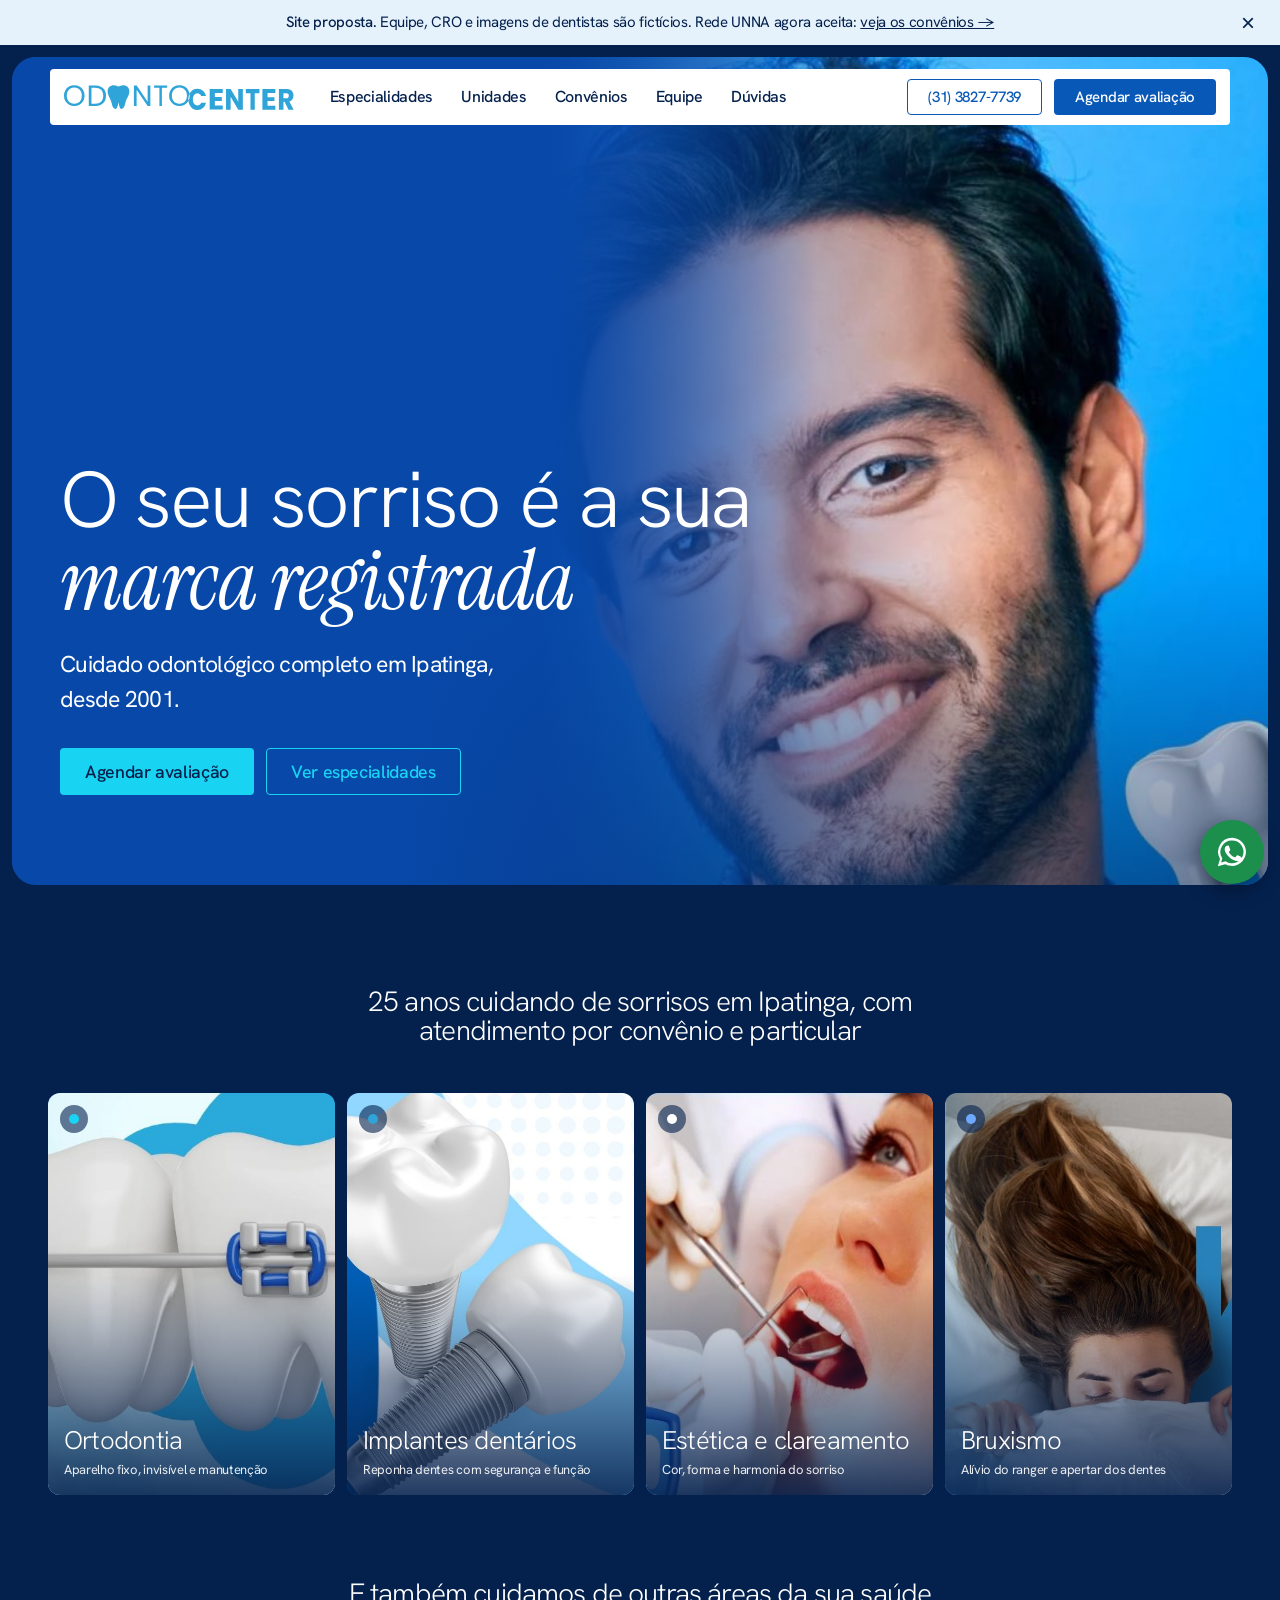
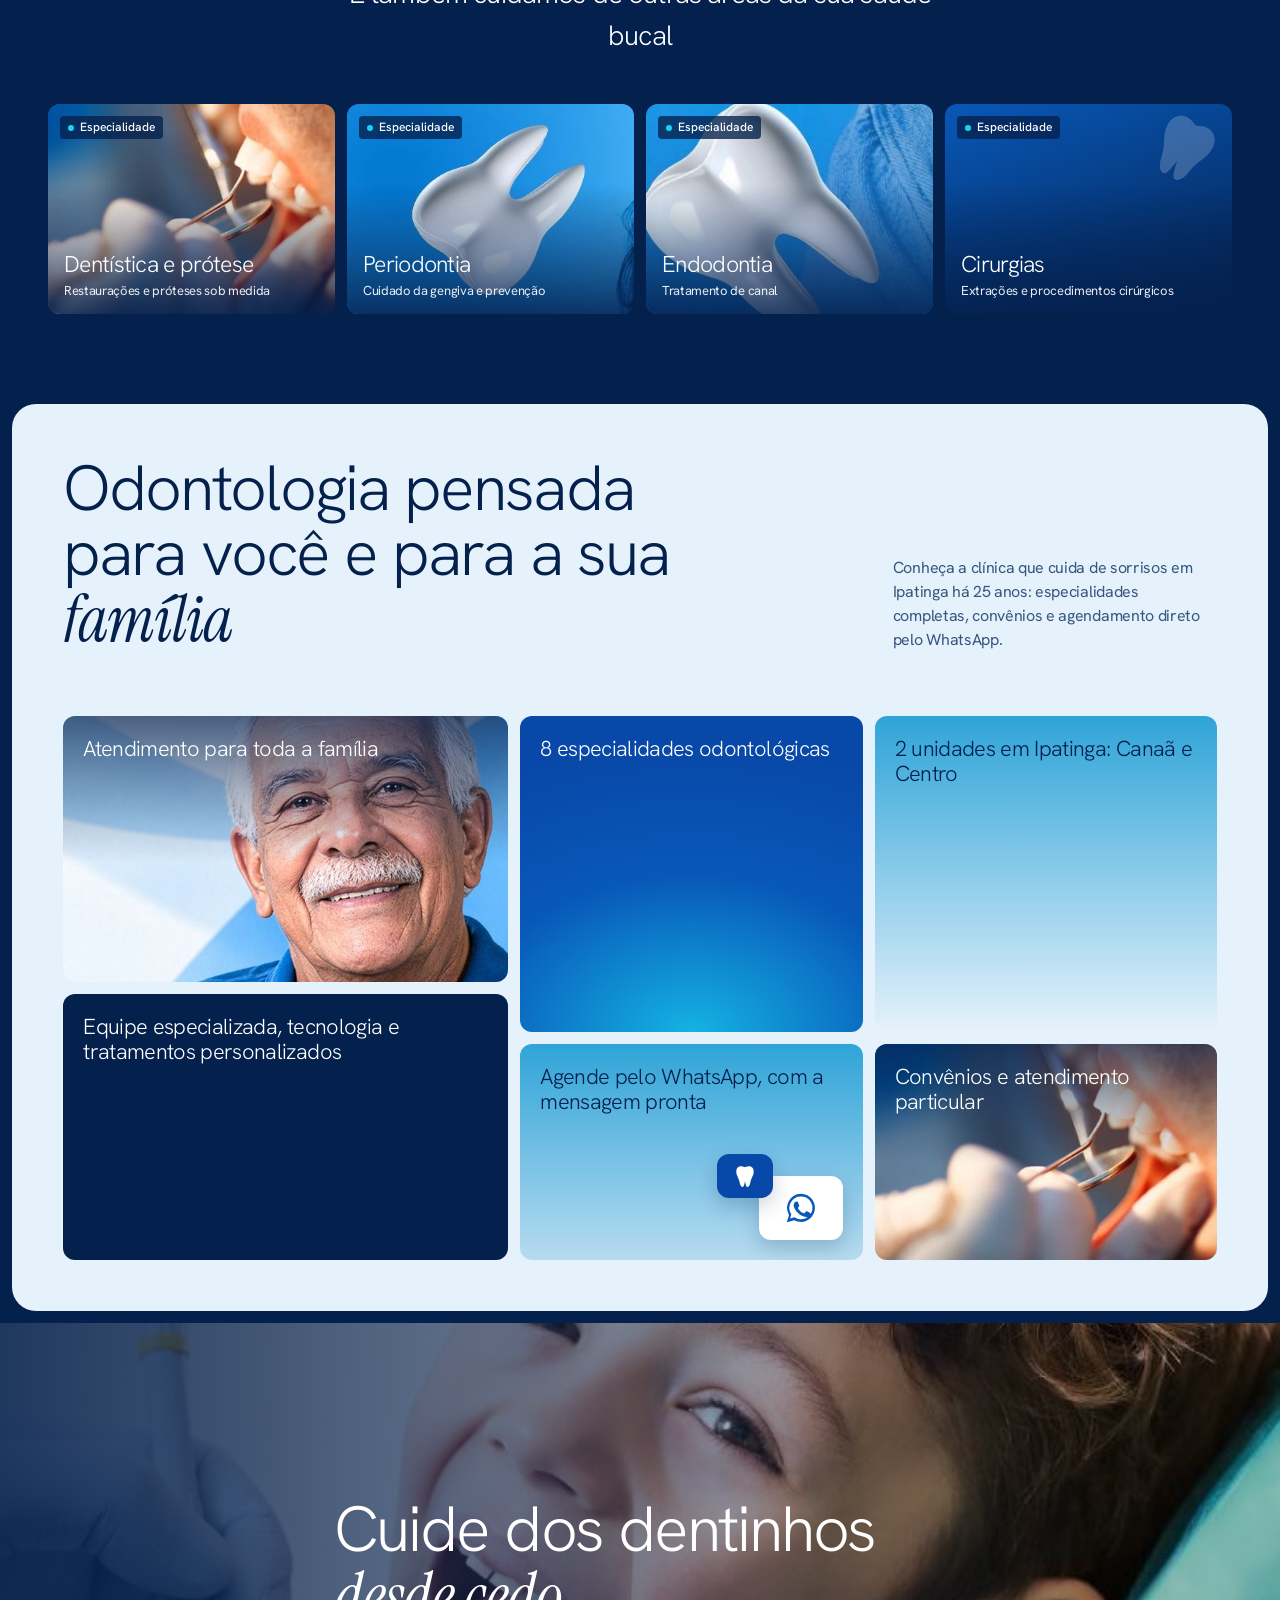
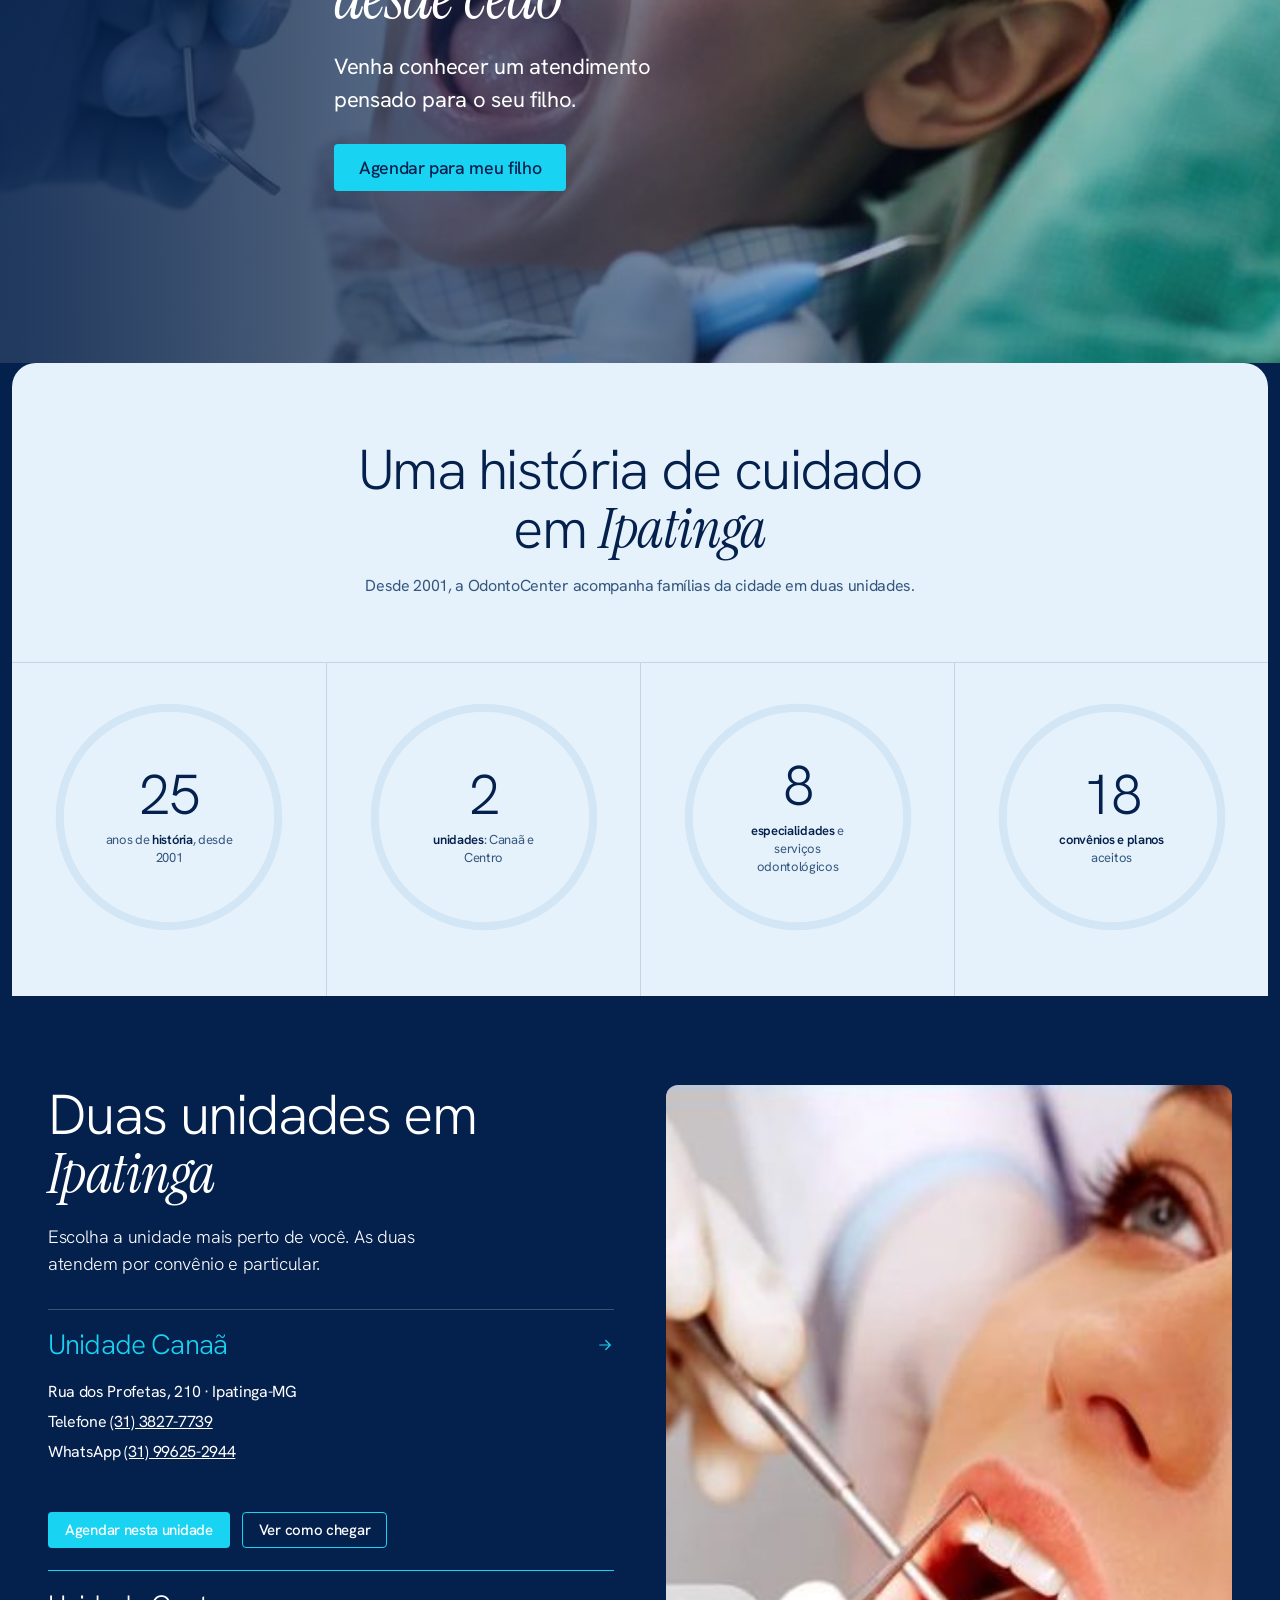
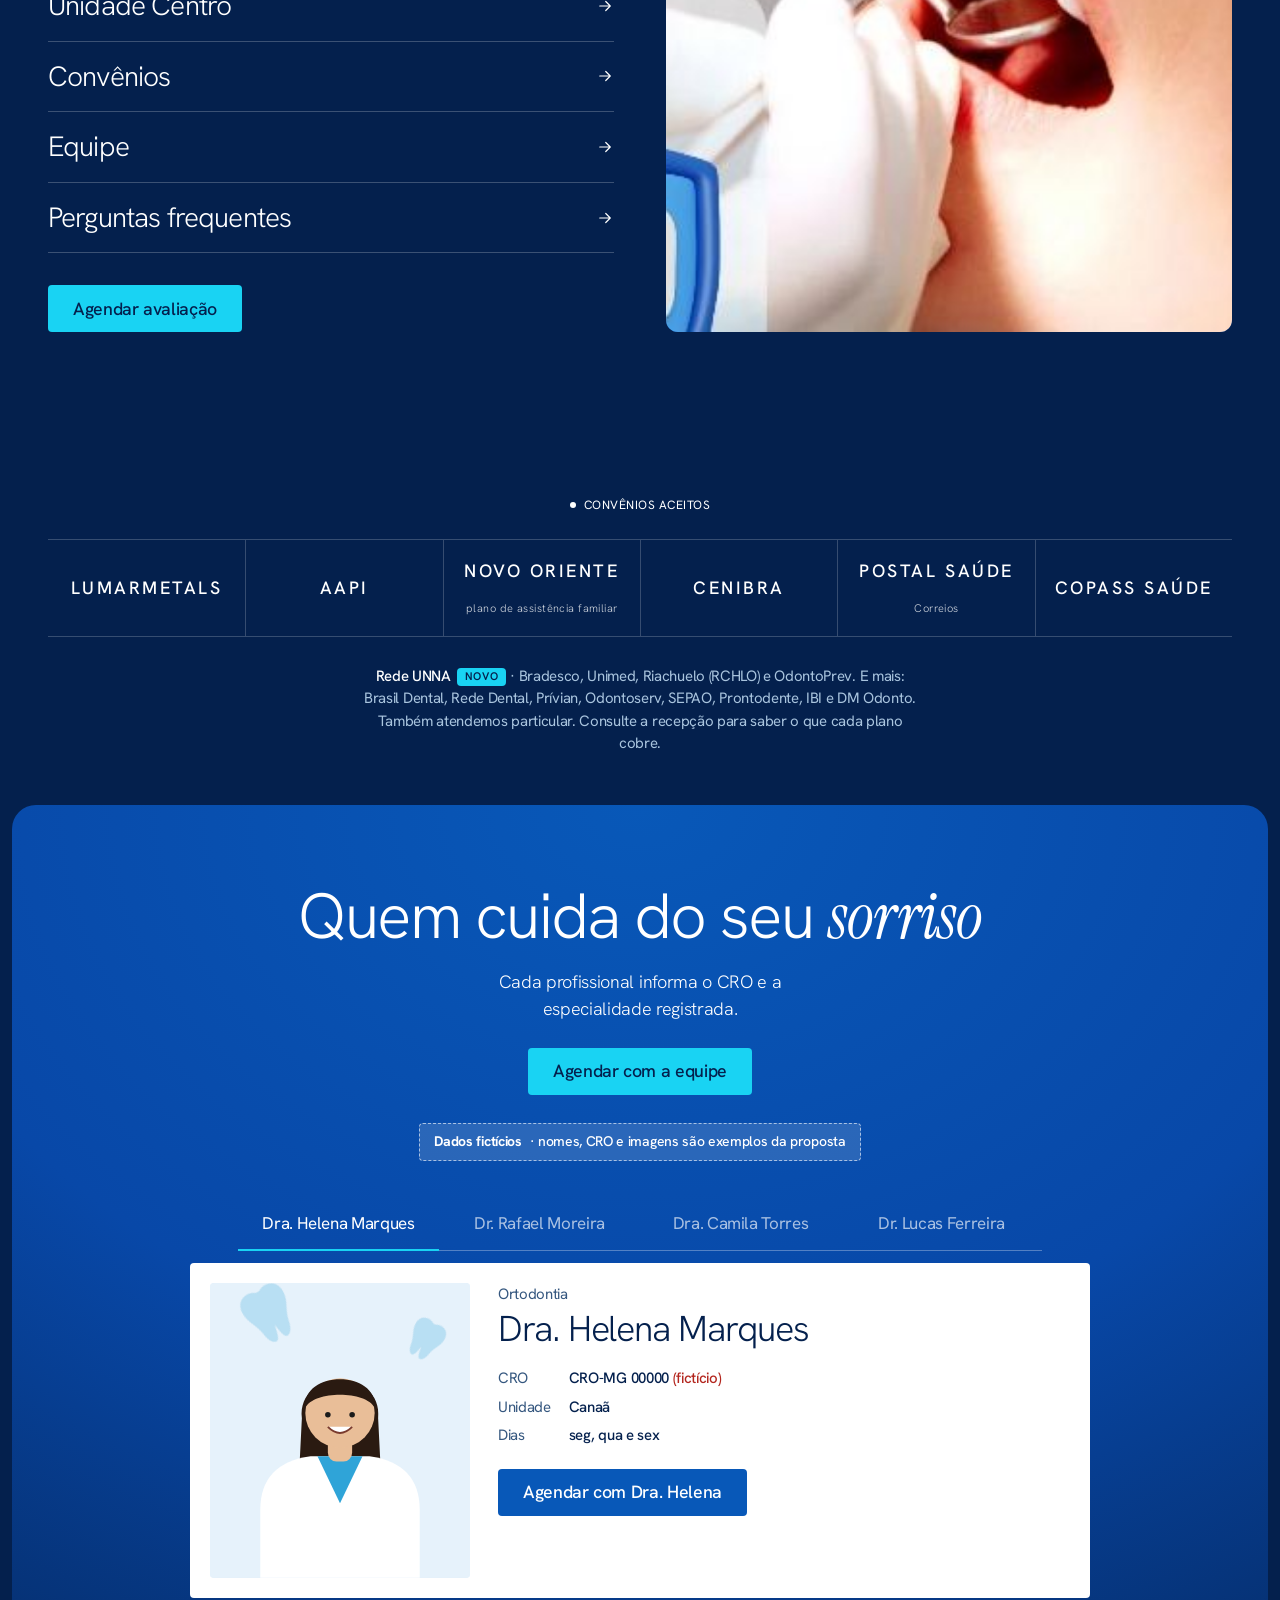
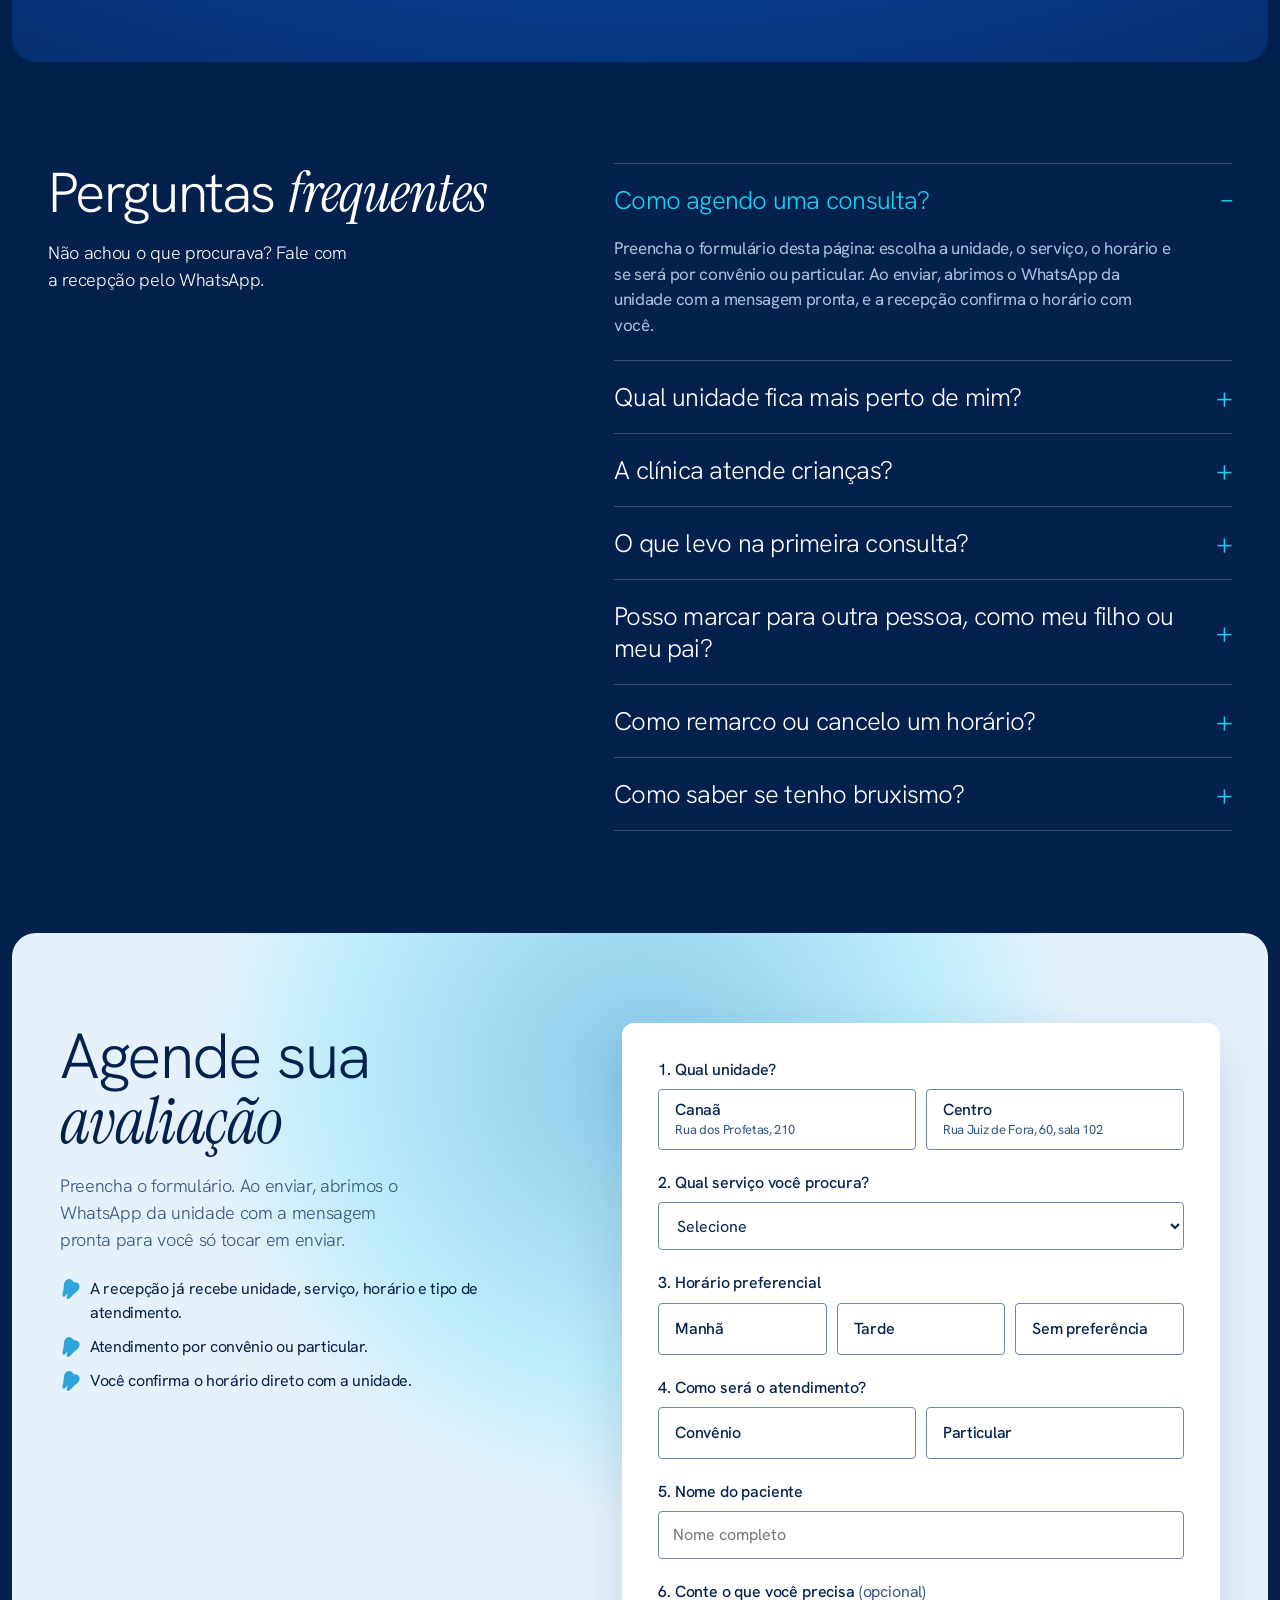
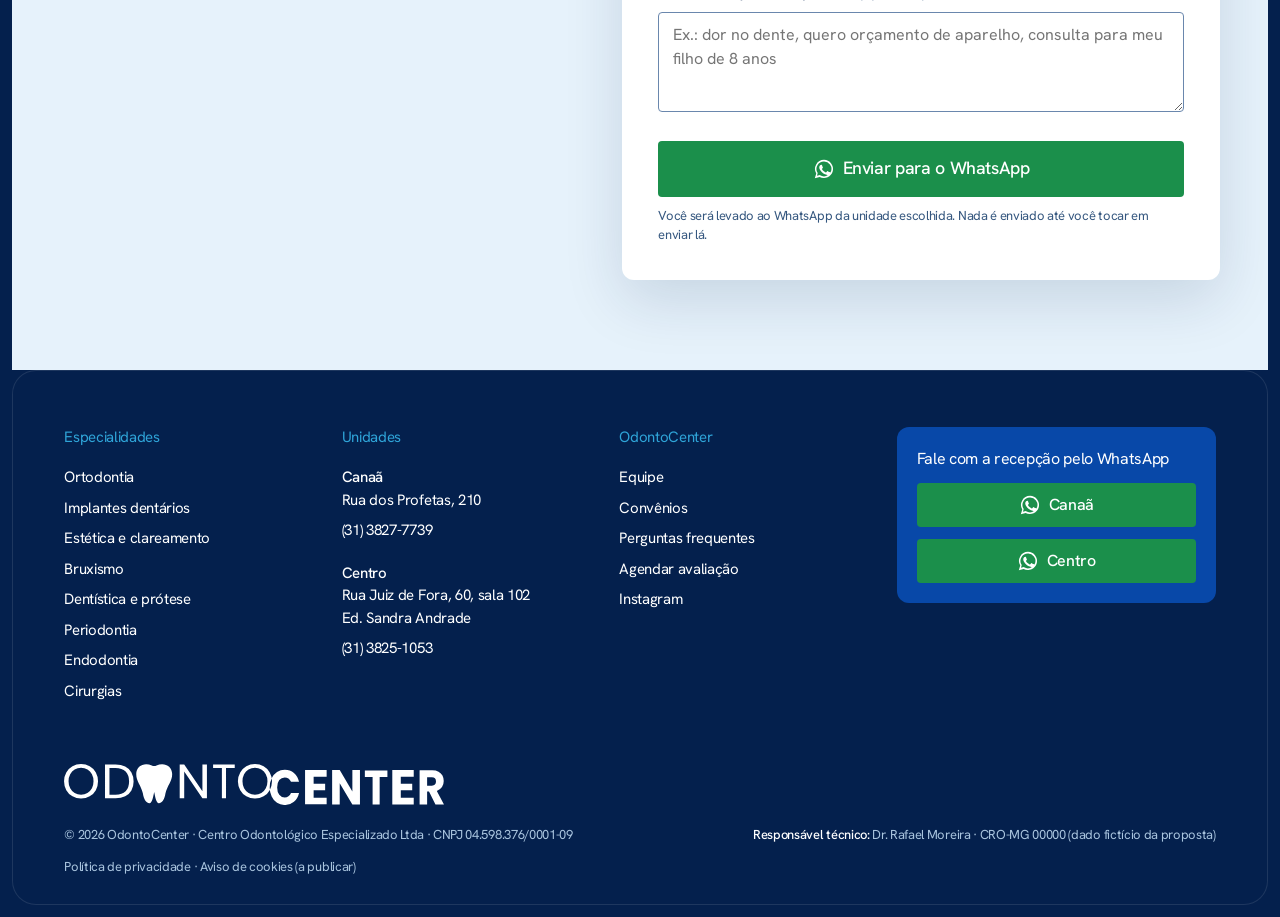
==== site/index.html @ a307f5a8 "Rebuild proposal site following the Maven Clinic page structure Co-Authored-By: Claude Sonnet 5.5 <n" ====
<!doctype html>
<html lang="pt-BR">
<head>
<meta charset="utf-8">
<meta name="viewport" content="width=device-width,initial-scale=1,viewport-fit=cover">
<meta name="description" content="Clínica odontológica em Ipatinga há 25 anos: ortodontia, implantes, estética e mais. Duas unidades, Canaã e Centro. Agende pelo WhatsApp.">
<title>Dentista em Ipatinga | OdontoCenter, desde 2001</title>
<link rel="stylesheet" href="https://fonts.googleapis.com/css2?family=Hanken+Grotesk:wght@300;400;500;600&family=Instrument+Serif:ital@1&display=swap">
<style>
/* Layout copiado da estrutura da Maven Clinic: barra de aviso, hero em cartão de foto com menu flutuante, cartões de foto, painel claro com bento, faixa de foto, números em anéis, lista com foto, faixa de logos, painel de depoimentos, CTA claro e rodapé escuro. */
:root{
  --ground:#04204D;--deep:#0848A8;--royal:#0858B8;--sky:#2FA4D8;--electric:#19D3F3;--on-electric:#04204D;
  --ice:#E6F2FB;--ice2:#D2E6F5;--ink:#04204D;--ink-soft:#35577F;--dull:#A9C4DE;--white:#FFFFFF;--danger:#B3261E;--ok:#17693E;
  --wa:#1B8F4B;--wa-hover:#157a3f;
  --font:"Hanken Grotesk","Helvetica Neue",Arial,sans-serif;--serif:"Instrument Serif","Times New Roman",serif;
  --r-tiny:4px;--r-main:12px;--r-med:24px;--gap:12px;--margin:3rem;
}
@media(max-width:700px){:root{--margin:1.25rem}}
*{box-sizing:border-box}
html{scroll-behavior:smooth;scroll-padding-top:24px}
body{background:var(--ground);color:var(--white);font:400 16px/1.5 var(--font);letter-spacing:-.02em;-webkit-font-smoothing:antialiased}
img,svg{max-width:100%;display:block}
a{color:inherit}
h1,h2,h3,p{margin:0}
h1,h2,h3{font-weight:300;line-height:1.05;letter-spacing:-.03em}
em.s,h1 strong,h2 strong{font-family:var(--serif);font-style:italic;font-weight:400;letter-spacing:-.01em}
.wrap{max-width:94.5rem;margin:0 auto;padding-left:max(var(--margin),env(safe-area-inset-left,0px));padding-right:max(var(--margin),env(safe-area-inset-right,0px))}
:focus-visible{outline:3px solid var(--electric);outline-offset:3px}
.light :focus-visible{outline-color:var(--royal)}
.skip{position:absolute;left:-999px}.skip:focus{left:16px;top:8px;z-index:100;background:#fff;color:var(--ink);padding:8px 12px;border-radius:var(--r-tiny)}

/* botões (retangulares, raio 4px, como na referência) */
.btn{display:inline-flex;align-items:center;justify-content:center;gap:8px;min-height:47px;padding:0 24px;border-radius:var(--r-tiny);border:1px solid transparent;font:500 17.8px/1.5 var(--font);letter-spacing:-.02em;text-decoration:none;cursor:pointer;white-space:nowrap}
.btn-e{background:var(--electric);color:var(--on-electric)}.btn-e:hover{filter:brightness(.93)}
.btn-o{background:transparent;color:var(--electric);border-color:var(--electric)}.btn-o:hover{background:rgba(25,211,243,.12)}
.btn-b{background:var(--royal);color:#fff}.btn-b:hover{background:var(--deep)}
.btn-ob{background:transparent;color:var(--royal);border-color:var(--royal)}.btn-ob:hover{background:rgba(8,88,184,.08)}
.btn-wa{background:var(--wa);color:#fff}.btn-wa:hover{background:var(--wa-hover)}
.btn-sm{min-height:36px;padding:0 16px;font-size:15px}
.row{display:flex;flex-wrap:wrap;gap:12px}

/* barra de aviso */
.announce{position:relative;background:var(--ice);color:var(--ink);text-align:center;font:400 15px/1.4 var(--font);padding:12px 56px}
.announce a{color:var(--ink)}
.announce button{position:absolute;right:max(16px,env(safe-area-inset-right,0px));top:50%;transform:translateY(-50%);width:32px;height:32px;border:0;background:transparent;color:var(--ink);font-size:24px;line-height:1;cursor:pointer}
.announce[hidden]{display:none}

/* hero */
.hero{position:relative;margin:12px;border-radius:var(--r-med);overflow:hidden;min-height:min(92vh,860px);display:flex;flex-direction:column;background:var(--deep)}
.hero-bg{position:absolute;inset:0;z-index:0}
.hero-bg img{position:absolute;right:0;top:0;height:100%;width:58%;object-fit:cover;object-position:center 15%;-webkit-mask-image:linear-gradient(90deg,transparent 0,#000 38%);mask-image:linear-gradient(90deg,transparent 0,#000 38%)}
.hero-bg::after{content:"";position:absolute;inset:0;background:linear-gradient(90deg,var(--deep) 0%,var(--deep) 30%,rgba(8,72,168,.55) 52%,rgba(8,72,168,0) 78%),linear-gradient(0deg,rgba(4,32,77,.55),rgba(4,32,77,0) 40%)}
.navcard{position:relative;z-index:3;margin:12px auto 0;width:min(1180px,calc(100% - 24px));background:#fff;color:var(--ink);border-radius:var(--r-tiny);display:flex;align-items:center;gap:24px;padding:10px 14px}
.navcard .logo{height:26px;width:auto;color:var(--sky)}
.navcard nav{display:flex;gap:28px;margin-left:12px;font:500 16px/1.2 var(--font)}
.navcard nav a{text-decoration:none;color:var(--ink);padding:8px 0}.navcard nav a:hover{color:var(--royal)}
.navcard .end{margin-left:auto;display:flex;gap:12px;align-items:center}
.navcard .btn{min-height:36px;font-size:15px;padding:0 20px}
.hero-copy{position:relative;z-index:2;margin-top:auto;padding:0 clamp(24px,4vw,48px) clamp(40px,7vw,96px);max-width:900px}
.hero h1{font-size:clamp(44px,6.2vw,92px);line-height:1;color:#fff}
.hero h1 strong{font-size:1.06em}
.hero .sub{font-size:clamp(18px,1.8vw,24px);margin:24px 0 32px;max-width:34ch;letter-spacing:-.03em}
@media(max-width:900px){.navcard nav,.navcard .tel{display:none}.hero-bg img{width:100%;opacity:.55;object-position:60% 20%;-webkit-mask-image:none;mask-image:none}.hero-bg::after{background:linear-gradient(0deg,var(--deep) 10%,rgba(8,72,168,.35) 70%)}}

/* faixas escuras */
.dark{padding-block:clamp(48px,7vw,96px)}
.lead-line{font-size:clamp(20px,2.2vw,28px);text-align:center;font-weight:300;margin:0 auto clamp(28px,4vw,48px);max-width:40ch;letter-spacing:-.03em}
.pc{display:grid;grid-template-columns:repeat(4,1fr);gap:var(--gap)}
.pcard{position:relative;display:block;aspect-ratio:3/4.2;border-radius:var(--r-main);overflow:hidden;text-decoration:none;color:#fff;background:var(--deep)}
.pcard img{position:absolute;inset:0;width:100%;height:100%;object-fit:cover;transition:transform .5s}
.pcard:hover img{transform:scale(1.04)}
.pcard::after{content:"";position:absolute;inset:0;background:linear-gradient(0deg,rgba(4,32,77,.88) 0%,rgba(4,32,77,0) 55%)}
.pcard .dot{position:absolute;left:12px;top:12px;z-index:2;width:28px;height:28px;border-radius:50%;background:rgba(4,32,77,.6);display:grid;place-items:center}
.pcard .dot i{width:10px;height:10px;border-radius:50%;background:var(--c,var(--electric))}
.pcard .tx{position:absolute;left:16px;right:16px;bottom:16px;z-index:2}
.pcard h3{font-size:clamp(22px,2vw,28px);line-height:1.1}
.pcard p{font-size:13px;opacity:.9;margin-top:6px}
.lc{display:grid;grid-template-columns:repeat(4,1fr);gap:var(--gap)}
.lcard{position:relative;display:block;aspect-ratio:3/2.2;border-radius:var(--r-main);overflow:hidden;text-decoration:none;color:#fff;background:linear-gradient(160deg,var(--royal),var(--ground))}
.lcard img{position:absolute;inset:0;width:100%;height:100%;object-fit:cover}
.lcard::after{content:"";position:absolute;inset:0;background:linear-gradient(0deg,rgba(4,32,77,.85) 0%,rgba(4,32,77,0) 62%)}
.lcard .pill{position:absolute;left:12px;top:12px;z-index:2;display:inline-flex;align-items:center;gap:6px;background:rgba(4,32,77,.78);border-radius:var(--r-tiny);padding:2px 8px;font:500 12px/1.6 var(--font);letter-spacing:0}
.lcard .pill i{width:6px;height:6px;border-radius:50%;background:var(--electric)}
.lcard .tx{position:absolute;left:16px;right:16px;bottom:14px;z-index:2}
.lcard h3{font-size:clamp(20px,1.8vw,24px);line-height:1.1}
.lcard p{font-size:13px;opacity:.9;margin-top:4px}
.lcard .ico{position:absolute;right:16px;top:12px;z-index:1;font-size:64px;color:rgba(255,255,255,.2);transform:rotate(28deg)}
.tooth{width:1em;height:1em;fill:currentColor}
@media(max-width:1000px){.pc,.lc{grid-template-columns:1fr 1fr}}
@media(max-width:520px){.pc,.lc{grid-template-columns:1fr}.pcard{aspect-ratio:4/3.6}}
.gap-l{height:clamp(48px,6vw,80px)}

/* painel claro com bento */
.light{color:var(--ink)}
.panel{margin:0 12px;background:var(--ice);border-radius:var(--r-med);padding:clamp(24px,4vw,64px)}
.panel-head{display:grid;grid-template-columns:1.4fr 1fr;gap:48px;align-items:end;margin-bottom:clamp(32px,5vw,64px)}
.panel h2{font-size:clamp(36px,5vw,72px);line-height:1.02}
.panel .intro{font-size:16px;max-width:36ch;color:var(--ink-soft);margin-left:auto}
.bento{display:grid;grid-template-columns:1.3fr 1fr 1fr;gap:var(--gap)}
.col{display:flex;flex-direction:column;gap:var(--gap);min-width:0}
.tile{position:relative;border-radius:var(--r-main);overflow:hidden;padding:20px;color:#fff;min-width:0}
.tile h3{font-size:clamp(20px,1.7vw,24px);line-height:1.15;position:relative;z-index:2}
.tile p{position:relative;z-index:2;font-size:14px;margin-top:8px;opacity:.95}
.tile img.bg{position:absolute;inset:0;width:100%;height:100%;object-fit:cover}
.tile.ph::after{content:"";position:absolute;inset:0;background:linear-gradient(180deg,rgba(4,32,77,.7),rgba(4,32,77,0) 55%)}
.t-a{height:266px}.t-d{height:266px;background:var(--ground)}
.t-b{height:316px;background:radial-gradient(120% 90% at 50% 100%,var(--electric) -20%,var(--royal) 55%,var(--deep) 100%)}
.t-e{height:216px;background:linear-gradient(180deg,var(--sky),var(--ice2) 120%);color:var(--ink)}
.t-c{height:316px;background:linear-gradient(180deg,var(--sky) 0%,var(--ice) 100%);color:var(--ink)}
.t-f{height:216px}
.t-e .ic,.t-c .ic{position:absolute;right:16px;bottom:16px;width:120px;height:90px}
.bubble{position:absolute;right:20px;bottom:20px;display:flex}
.bubble span{display:grid;place-items:center;width:84px;height:64px;border-radius:12px;background:#fff;color:var(--royal);font-size:34px;box-shadow:0 8px 20px rgba(4,32,77,.2)}
.bubble span:first-child{background:var(--deep);color:#fff;width:56px;height:44px;margin:-22px -14px 0 0;font-size:22px;z-index:1}
@media(max-width:1000px){.panel-head{grid-template-columns:1fr;gap:20px}.panel .intro{margin-left:0}.bento{grid-template-columns:1fr 1fr}.col:first-child{grid-column:1/-1;flex-direction:row}.col:first-child .tile{flex:1}}
@media(max-width:620px){.bento{grid-template-columns:1fr}.col:first-child{flex-direction:column}.t-b,.t-c{height:240px}}

/* faixa de foto */
.band{position:relative;margin-top:12px;min-height:clamp(420px,52vw,640px);display:flex;align-items:center;overflow:hidden}
.band img{position:absolute;inset:0;width:100%;height:100%;object-fit:cover;object-position:center 35%}
.band::after{content:"";position:absolute;inset:0;background:linear-gradient(90deg,rgba(4,32,77,.88) 0%,rgba(4,32,77,.55) 45%,rgba(4,32,77,0) 85%)}
.band .wrap{position:relative;z-index:2;padding-block:48px}
.band h2{font-size:clamp(36px,5vw,72px);max-width:17ch}
.band p{font-size:clamp(18px,1.8vw,22px);max-width:30ch;margin:20px 0 28px}

/* números */
.stats{background:var(--ice);border-radius:var(--r-med) var(--r-med) 0 0;margin:0 12px;padding-top:clamp(40px,6vw,88px)}
.stats-head{text-align:center;max-width:40rem;margin:0 auto clamp(32px,5vw,64px)}
.stats-head h2{font-size:clamp(34px,4.4vw,60px)}
.stats-head p{margin-top:16px;color:var(--ink-soft)}
.rings{display:grid;grid-template-columns:repeat(4,1fr);border-top:1px solid rgba(4,32,77,.14)}
.ring{padding:clamp(24px,3vw,40px) 16px clamp(40px,5vw,72px);border-left:1px solid rgba(4,32,77,.14);display:grid;place-items:center}
.ring:first-child{border-left:0}
.ring .c{position:relative;width:min(100%,230px);aspect-ratio:1}
.ring svg{position:absolute;inset:0;width:100%;height:100%}
.ring .in{position:absolute;inset:0;display:flex;flex-direction:column;align-items:center;justify-content:center;text-align:center;padding:22%}
.ring strong{font:300 clamp(40px,4.4vw,60px)/1 var(--font);letter-spacing:-.04em}
.ring span{font-size:13px;line-height:1.35;margin-top:8px;color:var(--ink-soft)}
.ring span b{font-weight:600;color:var(--ink)}
@media(max-width:800px){.rings{grid-template-columns:1fr 1fr}.ring:nth-child(3){border-left:0}.ring:nth-child(n+3){border-top:1px solid rgba(4,32,77,.14)}}

/* lista + foto (unidades) */
.split{display:grid;grid-template-columns:1fr 1fr;gap:clamp(24px,4vw,64px);align-items:stretch}
.split .intro{font-size:16px;max-width:40ch;margin-bottom:32px;font-weight:300;font-size:18px}
.list{border-top:1px solid rgba(255,255,255,.22)}
.item{border-bottom:1px solid rgba(255,255,255,.22)}
.item>button,.item>a{width:100%;display:flex;align-items:center;justify-content:space-between;gap:16px;background:none;border:0;color:inherit;text-decoration:none;font:300 clamp(22px,2.2vw,28px)/1.2 var(--font);letter-spacing:-.03em;padding:18px 0;text-align:left;cursor:pointer}
.item.open>button,.item>a:hover{color:var(--electric)}
.item.open{border-bottom-color:var(--electric)}
.item svg{width:18px;height:18px;flex:none}
.item .det{display:none;padding:0 0 22px;font-size:16px}
.item.open .det{display:block}
.det p{margin-bottom:6px}.det a{color:#fff}
.det .row{margin-top:16px}
.photo{position:relative;border-radius:var(--r-main);overflow:hidden;min-height:420px;background:var(--deep)}
.photo img{position:absolute;inset:0;width:100%;height:100%;object-fit:cover}
.split .btn{margin-top:32px}
@media(max-width:900px){.split{grid-template-columns:1fr}.photo{min-height:320px;order:-1}}

/* convênios (faixa de logos) */
.trust{padding-block:clamp(48px,6vw,88px) clamp(24px,3vw,40px)}
.eyebrow{display:flex;align-items:center;justify-content:center;gap:8px;font:400 12px/1 var(--font);letter-spacing:.04em;text-transform:uppercase;margin-bottom:28px}
.eyebrow i{width:6px;height:6px;border-radius:50%;background:#fff}
.logos{display:grid;grid-template-columns:repeat(6,1fr);border-top:1px solid rgba(255,255,255,.2);border-bottom:1px solid rgba(255,255,255,.2)}
.logos div{display:grid;place-items:center;text-align:center;min-height:96px;padding:12px;border-left:1px solid rgba(255,255,255,.2);font:500 clamp(14px,1.4vw,18px)/1.2 var(--font);letter-spacing:.14em;text-transform:uppercase}
.logos div:first-child{border-left:0}
.logos small{display:block;font:300 11px/1.3 var(--font);letter-spacing:.04em;text-transform:none;opacity:.8;margin-top:4px}
.unna{margin-top:28px;text-align:center;font-size:15px;color:var(--dull);max-width:70ch;margin-inline:auto}
.unna b{color:#fff;font-weight:500}
.unna .new{display:inline-block;background:var(--electric);color:var(--on-electric);font:600 11px/1.6 var(--font);letter-spacing:.06em;border-radius:var(--r-tiny);padding:0 8px;margin-left:6px;vertical-align:middle}
@media(max-width:900px){.logos{grid-template-columns:1fr 1fr 1fr}.logos div:nth-child(4){border-left:0}.logos div:nth-child(n+4){border-top:1px solid rgba(255,255,255,.2)}}
@media(max-width:520px){.logos{grid-template-columns:1fr 1fr}.logos div:nth-child(odd){border-left:0}.logos div:nth-child(n+3){border-top:1px solid rgba(255,255,255,.2)}.logos div:nth-child(4){border-left:1px solid rgba(255,255,255,.2)}}

/* painel de equipe (depoimentos) */
.team{margin:12px;border-radius:var(--r-med);background:radial-gradient(110% 120% at 50% 0%,var(--royal) 0%,var(--deep) 55%,var(--ground) 120%);padding:clamp(40px,6vw,88px) 0 clamp(32px,5vw,72px);text-align:center}
.team h2{font-size:clamp(36px,5vw,72px)}
.team .sub{max-width:34ch;margin:18px auto 26px;font-size:18px;font-weight:300}
.fict{display:inline-flex;gap:8px;align-items:center;margin:28px auto 0;background:rgba(255,255,255,.14);border:1px dashed rgba(255,255,255,.6);border-radius:var(--r-tiny);padding:8px 14px;font:500 14px/1.4 var(--font)}
.tabs{display:flex;justify-content:center;gap:0;margin:36px auto 12px;max-width:900px;padding:0 var(--margin);flex-wrap:wrap}
.tab{flex:1 1 180px;background:none;border:0;border-bottom:1px solid rgba(255,255,255,.3);color:rgba(255,255,255,.65);font:400 17px/1.2 var(--font);padding:16px 8px;cursor:pointer;letter-spacing:-.02em}
.tab[aria-selected=true]{color:#fff;border-bottom:2px solid var(--electric)}
.tcard{background:#fff;color:var(--ink);border-radius:var(--r-tiny);max-width:900px;margin:0 auto;display:grid;grid-template-columns:260px 1fr;gap:28px;padding:20px;text-align:left;width:calc(100% - 2 * var(--margin))}
.tcard .av{border-radius:var(--r-tiny);overflow:hidden;background:var(--ice);aspect-ratio:3/3.4}
.tcard .av svg{width:100%;height:100%}
.tcard h3{font-size:clamp(26px,3vw,36px);margin:4px 0 6px}
.tcard .meta{color:var(--ink-soft);font-size:15px}
.tcard dl{margin:20px 0 22px;display:grid;grid-template-columns:auto 1fr;gap:6px 18px;font-size:15px}
.tcard dt{color:var(--ink-soft)}.tcard dd{margin:0;font-weight:500}.tcard dd em{font-style:normal;color:var(--danger)}
.tcard[hidden]{display:none}
@media(max-width:700px){.tcard{grid-template-columns:1fr}.tcard .av{aspect-ratio:4/3}}

/* faq */
.faqs{display:grid;grid-template-columns:1fr 1.2fr;gap:clamp(24px,4vw,80px);align-items:start}
.faqs h2{font-size:clamp(34px,4.4vw,60px)}
.faqs .intro{margin-top:16px;font-weight:300;font-size:18px;max-width:30ch}
details{border-bottom:1px solid rgba(255,255,255,.22)}details:first-child{border-top:1px solid rgba(255,255,255,.22)}
summary{list-style:none;cursor:pointer;display:flex;justify-content:space-between;align-items:center;gap:16px;padding:20px 0;font:300 clamp(20px,2vw,26px)/1.25 var(--font);letter-spacing:-.03em}
summary::-webkit-details-marker{display:none}
summary::after{content:"+";font:300 30px/1 var(--font);color:var(--electric);flex:none}
details[open] summary{color:var(--electric)}details[open] summary::after{content:"–"}
details p{padding:0 0 22px;max-width:56ch;color:var(--dull);font-size:17px}
@media(max-width:900px){.faqs{grid-template-columns:1fr}}

/* CTA claro com formulário */
.cta{position:relative;margin:12px 12px 0;background:var(--ice);border-radius:var(--r-med) var(--r-med) 0 0;overflow:hidden;padding-block:clamp(48px,7vw,104px)}
.cta::before{content:"";position:absolute;left:50%;top:-30%;width:min(900px,120vw);aspect-ratio:1;transform:translateX(-50%);border-radius:50%;background:radial-gradient(circle,rgba(47,164,216,.5) 0%,rgba(25,211,243,.22) 45%,rgba(230,242,251,0) 70%)}
.cta .wrap{position:relative}
.cta-grid{display:grid;grid-template-columns:1fr 1.2fr;gap:clamp(28px,5vw,80px);align-items:start}
.cta h2{font-size:clamp(38px,5vw,72px);line-height:1.02}
.cta .intro{margin:18px 0 24px;font-size:18px;color:var(--ink-soft);max-width:34ch;font-weight:300}
.cta ul{list-style:none;margin:0;padding:0;display:grid;gap:10px;font-size:16px}
.cta ul li{display:flex;gap:10px;align-items:flex-start}
.cta ul .tooth{flex:none;font-size:20px;color:var(--sky);transform:rotate(28deg);margin-top:2px}
form.card{background:#fff;color:var(--ink);border-radius:var(--r-main);padding:clamp(20px,3.5vw,36px);display:grid;gap:22px;box-shadow:0 20px 60px rgba(4,32,77,.14)}
fieldset{border:0;margin:0;padding:0;min-width:0}
legend,.lb{font:500 16px/1.4 var(--font);color:var(--ink);padding:0;margin-bottom:8px;display:block;letter-spacing:-.01em}
.opt{font-weight:400;color:var(--ink-soft)}
.choices{display:grid;grid-template-columns:repeat(auto-fit,minmax(140px,1fr));gap:10px}
.choices.units{grid-template-columns:1fr 1fr}
@media(max-width:480px){.choices.units{grid-template-columns:1fr}}
.choices label{position:relative;display:block;cursor:pointer}
.choices input{position:absolute;opacity:0;inset:0;margin:0;cursor:pointer}
.choices span.c{display:flex;flex-direction:column;justify-content:center;min-height:52px;padding:10px 16px;border:1px solid #6A87AD;border-radius:var(--r-tiny);background:#fff;font:500 16px/1.25 var(--font);color:var(--ink)}
.choices span.c small{font:400 13px/1.3 var(--font);color:var(--ink-soft);margin-top:2px}
.choices input:checked+span.c{border-color:var(--royal);background:var(--ice);box-shadow:inset 0 0 0 1px var(--royal)}
.choices input:focus-visible+span.c{outline:3px solid var(--royal);outline-offset:2px}
input[type=text],select,textarea{width:100%;min-height:48px;padding:10px 14px;border:1px solid #6A87AD;border-radius:var(--r-tiny);background:#fff;color:var(--ink);font:400 16px/1.5 var(--font)}
textarea{min-height:100px;resize:vertical}
.err{display:none;color:var(--danger);font:500 14px/1.4 var(--font);margin-top:6px}
.invalid .err{display:block}.invalid input[type=text],.invalid select{border-color:var(--danger)}.invalid .choices span.c{border-color:var(--danger)}
.conv[hidden]{display:none}
.submit{display:grid;gap:10px}
.submit .btn{min-height:56px;width:100%}
.submit p{font-size:13px;line-height:1.45;color:var(--ink-soft)}
.sent{display:none;background:var(--ice);border-radius:var(--r-main);padding:18px;gap:10px}
.sent.show{display:grid}
.sent h3{font:500 18px/1.3 var(--font);letter-spacing:-.01em}
.sent pre{margin:0;white-space:pre-wrap;word-break:break-word;font:400 14px/1.5 var(--font);background:#fff;border:1px solid var(--ice2);border-radius:var(--r-tiny);padding:12px}
@media(max-width:900px){.cta-grid{grid-template-columns:1fr}}

/* rodapé */
footer{margin:0 12px 12px;background:var(--ground);color:#fff;border-radius:var(--r-med);padding:clamp(32px,5vw,56px) clamp(20px,4vw,56px) 28px;border:1px solid rgba(255,255,255,.1)}
.fcols{display:grid;grid-template-columns:repeat(3,1fr) 1.3fr;gap:32px;font-size:15px}
.fcols h4{font:400 15px/1.4 var(--font);color:var(--sky);margin:0 0 14px}
.fcols a:not(.btn){display:block;text-decoration:none;padding:4px 0;color:#fff}.fcols a:not(.btn):hover{color:var(--electric)}
.fcols p{padding:4px 0}
.fcard{background:var(--deep);border-radius:var(--r-main);padding:20px;display:grid;gap:12px;align-self:start}
.fcard p{padding:0;font-size:16px}
.fcard .btn{width:100%;min-height:44px;font-size:16px}
.fbig{margin:clamp(32px,5vw,56px) 0 20px;color:#fff}
.fbig svg{width:min(380px,70%);height:auto}
.legal{display:flex;flex-wrap:wrap;justify-content:space-between;gap:12px 24px;font-size:13px;line-height:1.5;color:var(--dull)}
.legal b{color:#fff;font-weight:500}
@media(max-width:900px){.fcols{grid-template-columns:1fr 1fr}.fcard{grid-column:1/-1}}
@media(max-width:520px){.fcols{grid-template-columns:1fr}}

/* botão flutuante de WhatsApp */
.fab{position:fixed;right:max(16px,env(safe-area-inset-right,0px));bottom:calc(16px + env(safe-area-inset-bottom,0px));z-index:50;display:flex;flex-direction:column;align-items:flex-end;gap:12px}
.fab-btn{width:64px;height:64px;border-radius:50%;border:0;background:var(--wa);color:#fff;display:grid;place-items:center;cursor:pointer;box-shadow:0 6px 20px rgba(0,0,0,.35)}
.fab-btn:hover{background:var(--wa-hover)}.fab-btn svg{width:34px;height:34px}
.fab-pop{display:none;width:min(320px,calc(100vw - 32px));background:#fff;color:var(--ink);border-radius:var(--r-main);box-shadow:0 12px 40px rgba(4,32,77,.35);padding:16px}
.fab-pop.open{display:block}
.fab-pop h2{font:500 17px/1.3 var(--font);letter-spacing:-.01em;margin-bottom:4px}
.fab-pop p{font-size:14px;line-height:1.4;color:var(--ink-soft);margin-bottom:10px}
.fab-pop a.opt-u{display:flex;align-items:center;gap:12px;padding:12px;border:1px solid #6A87AD;border-radius:var(--r-tiny);text-decoration:none;color:var(--ink);margin-top:8px;font:500 16px/1.25 var(--font)}
.fab-pop a.opt-u:hover{border-color:var(--wa);background:var(--ice)}
.fab-pop a.opt-u small{display:block;font:400 13px/1.3 var(--font);color:var(--ink-soft)}
.fab-pop a.opt-u svg{color:var(--wa);flex:none}
body::before{content:"";position:fixed;inset:0 0 auto;height:env(safe-area-inset-top,0px);background:var(--ground);z-index:60}
@media(prefers-reduced-motion:reduce){html{scroll-behavior:auto}.pcard img{transition:none}}
</style>

<style>html,body{margin:0}:root{color-scheme:light}</style>
</head>
<body>
<a class="skip" href="#conteudo">Ir para o conteúdo</a>
<div class="announce" id="announce"><span><b style="font-weight:500">Site proposta.</b> Equipe, CRO e imagens de dentistas são fictícios. Rede UNNA agora aceita: <a href="#convenios">veja os convênios →</a></span><button type="button" id="announce-x" aria-label="Fechar aviso">×</button></div>

<main id="conteudo">
<header class="hero" id="topo">
  <div class="hero-bg"><img src="img/hero.jpg" alt="Paciente sorrindo" width="610" height="770"></div>
  <div class="navcard">
    <a href="#topo" aria-label="OdontoCenter, ir ao início"><svg class="logo" viewBox="0 0 505.2 57.2" role="img" aria-label="OdontoCenter"><path fill="currentColor" fill-rule="evenodd" d="M0 25.6Q0 19.1 3 13.8Q6 8.6 11.2 5.7Q16.4 2.8 22.6 2.8Q29 2.8 34.1 5.7Q39.3 8.6 42.3 13.8Q45.2 19 45.2 25.6Q45.2 32.2 42.3 37.4Q39.3 42.7 34.1 45.6Q29 48.5 22.6 48.5Q16.4 48.5 11.2 45.6Q6 42.7 3 37.4Q0 32.2 0 25.6ZM39.2 25.6Q39.2 20.2 37.1 16.2Q34.9 12.2 31.2 10Q27.4 7.8 22.6 7.8Q17.8 7.8 14.1 10Q10.3 12.2 8.2 16.2Q6 20.2 6 25.6Q6 31 8.2 35Q10.3 39.1 14.1 41.2Q17.9 43.4 22.6 43.4Q27.3 43.4 31.1 41.2Q34.9 39.1 37.1 35Q39.2 31 39.2 25.6ZM92.5 25.8Q92.5 32.8 89.6 37.8Q86.7 42.9 81.3 45.6Q75.9 48.2 68.5 48.2H54.5V3.2H68.5Q75.9 3.2 81.3 6Q86.7 8.7 89.6 13.8Q92.5 18.9 92.5 25.8ZM86.5 25.8Q86.5 17.5 81.9 12.7Q77.2 8 68.5 8H60.4V43.4H68.5Q77.3 43.4 81.9 38.8Q86.5 34.2 86.5 25.8ZM190 48.2H184L159.8 12.5V48.2H153.8V3.2H159.8L184 39V3.2H190ZM227 3.2V8H215.4V48.2H209.9V8H198.2V3.2ZM231.2 25.6Q231.2 19.1 234.3 13.8Q237.3 8.6 242.4 5.7Q247.6 2.8 253.9 2.8Q260.2 2.8 265.4 5.7Q270.6 8.6 273.5 13.8Q276.5 19 276.5 25.6Q276.5 32.2 273.5 37.4Q270.6 42.7 265.4 45.6Q260.2 48.5 253.9 48.5Q247.6 48.5 242.4 45.6Q237.3 42.7 234.3 37.4Q231.2 32.2 231.2 25.6ZM270.5 25.6Q270.5 20.2 268.3 16.2Q266.2 12.2 262.4 10Q258.7 7.8 253.9 7.8Q249.1 7.8 245.3 10Q241.6 12.2 239.4 16.2Q237.3 20.2 237.3 25.6Q237.3 31 239.4 35Q241.6 39.1 245.4 41.2Q249.2 43.4 253.9 43.4Q258.6 43.4 262.4 41.2Q266.2 39.1 268.3 35Q270.5 31 270.5 25.6ZM293.6 10.2Q300.7 10.2 305.7 14.6Q310.8 18.9 312.5 26.4H301.8Q300.6 23.5 298.4 22Q296.2 20.5 293.5 20.5Q289 20.5 286.2 24.1Q283.4 27.7 283.4 33.8Q283.4 39.8 286.2 43.4Q289 47.1 293.5 47.1Q296.2 47.1 298.4 45.5Q300.6 44 301.8 41.1H312.5Q310.8 48.6 305.7 52.9Q300.7 57.2 293.6 57.2Q287.8 57.2 283.2 54.3Q278.6 51.3 276.1 45.9Q273.5 40.6 273.5 33.8Q273.5 26.9 276.1 21.6Q278.6 16.2 283.2 13.2Q287.8 10.2 293.6 10.2ZM331.9 19.6V28.8H347.2V37.4H331.9V47.4H349.2V56.2H320.5V10.8H349.2V19.6ZM393.5 56.5H383.4L366.6 28.3V56.5H356.5V10.8H366.6L383.4 39.1V10.8H393.5ZM430 11.2V20.1H419.7V56.5H410.3V20.1H400V11.2ZM447.8 19.7V28.9H463V37.5H447.8V47.6H465V56.5H436.5V10.8H465V19.7ZM493.9 56.5 485.3 39.3H482.8V56.5H472.8V11H489.7Q494.6 11 498 12.9Q501.5 14.8 503.2 18Q504.9 21.3 504.9 25.3Q504.9 29.9 502.6 33.4Q500.2 37 495.7 38.5L505.2 56.5ZM482.8 31.5H489.1Q491.9 31.5 493.2 30Q494.6 28.5 494.6 25.8Q494.6 23.2 493.2 21.7Q491.9 20.2 489.1 20.2H482.8ZM96.0,16.0 C96.0,4.6 107.3,0.0 116.7,4.6 C118.6,5.7 121.1,5.7 123.0,4.6 C132.4,0.0 143.8,4.6 143.8,16.0 C143.8,26.2 137.5,30.8 134.9,41.6 C133.7,50.2 129.9,54.8 126.2,54.8 C122.4,54.8 121.1,45.6 119.9,39.9 C118.6,45.6 117.3,54.8 113.6,54.8 C109.8,54.8 106.0,50.2 104.8,41.6 C102.3,30.8 96.0,26.2 96.0,16.0 Z"/></svg></a>
    <nav aria-label="Principal"><a href="#especialidades">Especialidades</a><a href="#unidades">Unidades</a><a href="#convenios">Convênios</a><a href="#equipe">Equipe</a><a href="#duvidas">Dúvidas</a></nav>
    <div class="end"><a class="tel btn btn-ob" href="tel:+553138277739">(31) 3827-7739</a><a class="btn btn-b" href="#agendar">Agendar avaliação</a></div>
  </div>
  <div class="hero-copy">
    <h1>O seu sorriso é a sua <strong>marca registrada</strong></h1>
    <p class="sub">Cuidado odontológico completo em Ipatinga, desde 2001.</p>
    <div class="row"><a class="btn btn-e" href="#agendar">Agendar avaliação</a><a class="btn btn-o" href="#especialidades">Ver especialidades</a></div>
  </div>
</header>

<section class="dark light-none" id="especialidades" aria-labelledby="h-esp"><div class="wrap">
  <h2 class="lead-line" id="h-esp">25 anos cuidando de sorrisos em Ipatinga, com atendimento por convênio e particular</h2>
  <div class="pc">
    <a class="pcard" href="#agendar" data-service="Ortodontia (aparelho)"><img src="img/orto.jpg" alt="Aparelho ortodôntico fixo nos dentes" loading="lazy"><span class="dot"><i style="--c:#19D3F3"></i></span><span class="tx"><h3>Ortodontia</h3><p>Aparelho fixo, invisível e manutenção</p></span></a>
    <a class="pcard" href="#agendar" data-service="Implantes dentários"><img src="img/implante.jpg" alt="Implantes dentários" loading="lazy"><span class="dot"><i style="--c:#2FA4D8"></i></span><span class="tx"><h3>Implantes dentários</h3><p>Reponha dentes com segurança e função</p></span></a>
    <a class="pcard" href="#agendar" data-service="Clareamento e estética"><img src="img/estetica.jpg" alt="Dentista examinando o sorriso de uma paciente" loading="lazy"><span class="dot"><i style="--c:#FFFFFF"></i></span><span class="tx"><h3>Estética e clareamento</h3><p>Cor, forma e harmonia do sorriso</p></span></a>
    <a class="pcard" href="#agendar" data-service="Bruxismo"><img src="img/bruxismo.jpg" alt="Mulher dormindo, representando o bruxismo" loading="lazy"><span class="dot"><i style="--c:#6EA8FF"></i></span><span class="tx"><h3>Bruxismo</h3><p>Alívio do ranger e apertar dos dentes</p></span></a>
  </div>
  <div class="gap-l"></div>
  <p class="lead-line">E também cuidamos de outras áreas da sua saúde bucal</p>
  <div class="lc">
    <a class="lcard" href="#agendar" data-service="Dentística e prótese"><img src="img/protese.jpg" alt="" loading="lazy"><span class="pill"><i></i>Especialidade</span><span class="tx"><h3>Dentística e prótese</h3><p>Restaurações e próteses sob medida</p></span></a>
    <a class="lcard" href="#agendar" data-service="Periodontia (gengiva)"><img src="img/dente1.jpg" alt="" loading="lazy"><span class="pill"><i></i>Especialidade</span><span class="tx"><h3>Periodontia</h3><p>Cuidado da gengiva e prevenção</p></span></a>
    <a class="lcard" href="#agendar" data-service="Endodontia (canal)"><img src="img/dente2.jpg" alt="" loading="lazy"><span class="pill"><i></i>Especialidade</span><span class="tx"><h3>Endodontia</h3><p>Tratamento de canal</p></span></a>
    <a class="lcard" href="#agendar" data-service="Cirurgias"><span class="ico"><svg class="tooth" viewBox="12 2 76 96" aria-hidden="true"><path d="M12,30C12,10 30,2 45,10C48,12 52,12 55,10C70,2 88,10 88,30C88,48 78,56 74,75C72,90 66,98 60,98C54,98 52,82 50,72C48,82 46,98 40,98C34,98 28,90 26,75C22,56 12,48 12,30Z"/></svg></span><span class="pill"><i></i>Especialidade</span><span class="tx"><h3>Cirurgias</h3><p>Extrações e procedimentos cirúrgicos</p></span></a>
  </div>
</div></section>

<section class="panel light" aria-labelledby="h-bento">
  <div class="panel-head"><h2 id="h-bento">Odontologia pensada para você e para a sua <strong>família</strong></h2><p class="intro">Conheça a clínica que cuida de sorrisos em Ipatinga há 25 anos: especialidades completas, convênios e agendamento direto pelo WhatsApp.</p></div>
  <div class="bento">
    <div class="col">
      <div class="tile t-a ph"><img class="bg" src="img/familia.jpg" alt="Paciente sorrindo" loading="lazy"><h3>Atendimento para toda a família</h3></div>
      <div class="tile t-d"><h3>Equipe especializada, tecnologia e tratamentos personalizados</h3></div>
    </div>
    <div class="col">
      <div class="tile t-b"><h3>8 especialidades odontológicas</h3></div>
      <div class="tile t-e"><h3>Agende pelo WhatsApp, com a mensagem pronta</h3><div class="bubble"><span><svg class="tooth" viewBox="12 2 76 96" aria-hidden="true"><path d="M12,30C12,10 30,2 45,10C48,12 52,12 55,10C70,2 88,10 88,30C88,48 78,56 74,75C72,90 66,98 60,98C54,98 52,82 50,72C48,82 46,98 40,98C34,98 28,90 26,75C22,56 12,48 12,30Z"/></svg></span><span><svg class="wa" width="34" height="34" viewBox="0 0 24 24" fill="currentColor" aria-hidden="true"><path d="M12.04 2a9.9 9.9 0 0 0-8.5 14.9L2 22l5.25-1.38A9.9 9.9 0 1 0 12.04 2zm0 1.8a8.1 8.1 0 1 1-4.3 14.98l-.3-.18-3.1.82.83-3.02-.2-.31A8.1 8.1 0 0 1 12.04 3.8zM8.6 7.5c-.2 0-.5.07-.76.35-.26.29-1 1-1 2.43s1.03 2.8 1.17 3c.15.2 2.03 3.23 5 4.4 2.47.97 2.97.78 3.5.73.54-.05 1.73-.7 1.97-1.39.25-.68.25-1.27.17-1.4-.07-.12-.27-.2-.56-.34-.3-.15-1.73-.86-2-.96-.26-.1-.46-.15-.65.15-.2.3-.75.95-.92 1.15-.17.2-.34.22-.63.07-.3-.15-1.24-.46-2.37-1.46-.88-.78-1.47-1.75-1.64-2.05-.17-.3-.02-.46.13-.6.13-.14.3-.35.44-.52.15-.17.2-.3.3-.5.1-.2.05-.37-.02-.52-.08-.15-.65-1.6-.9-2.18-.23-.56-.47-.48-.65-.49z"/></svg></span></div></div>
    </div>
    <div class="col">
      <div class="tile t-c"><h3>2 unidades em Ipatinga: Canaã e Centro</h3></div>
      <div class="tile t-f ph"><img class="bg" src="img/consulta.jpg" alt="" loading="lazy"><h3>Convênios e atendimento particular</h3></div>
    </div>
  </div>
</section>

<section class="band" aria-labelledby="h-band">
  <img src="img/crianca.jpg" alt="Criança sorrindo em atendimento odontológico" loading="lazy">
  <div class="wrap"><h2 id="h-band">Cuide dos dentinhos <strong>desde cedo</strong></h2><p>Venha conhecer um atendimento pensado para o seu filho.</p><a class="btn btn-e" href="#agendar">Agendar para meu filho</a></div>
</section>

<section class="stats light" aria-labelledby="h-st">
  <div class="stats-head"><h2 id="h-st">Uma história de cuidado em <strong>Ipatinga</strong></h2><p>Desde 2001, a OdontoCenter acompanha famílias da cidade em duas unidades.</p></div>
  <div class="rings">
    <div class="ring"><div class="c"><svg viewBox="0 0 200 200" aria-hidden="true"><circle cx="100" cy="100" r="95" fill="none" stroke="#D2E6F5" stroke-width="7"/></svg><div class="in"><strong>25</strong><span>anos de <b>história</b>, desde 2001</span></div></div></div>
    <div class="ring"><div class="c"><svg viewBox="0 0 200 200" aria-hidden="true"><circle cx="100" cy="100" r="95" fill="none" stroke="#D2E6F5" stroke-width="7"/></svg><div class="in"><strong>2</strong><span><b>unidades</b>: Canaã e Centro</span></div></div></div>
    <div class="ring"><div class="c"><svg viewBox="0 0 200 200" aria-hidden="true"><circle cx="100" cy="100" r="95" fill="none" stroke="#D2E6F5" stroke-width="7"/></svg><div class="in"><strong>8</strong><span><b>especialidades</b> e serviços odontológicos</span></div></div></div>
    <div class="ring"><div class="c"><svg viewBox="0 0 200 200" aria-hidden="true"><circle cx="100" cy="100" r="95" fill="none" stroke="#D2E6F5" stroke-width="7"/></svg><div class="in"><strong>18</strong><span><b>convênios e planos</b> aceitos</span></div></div></div>
  </div>
</section>

<section class="dark" id="unidades" aria-labelledby="h-un"><div class="wrap">
  <div class="split">
    <div>
      <h2 id="h-un" style="font-size:clamp(34px,4.4vw,60px);margin-bottom:20px">Duas unidades em <strong>Ipatinga</strong></h2>
      <p class="intro">Escolha a unidade mais perto de você. As duas atendem por convênio e particular.</p>
      <div class="list">
        <div class="item open"><button type="button" aria-expanded="true">Unidade Canaã <svg viewBox="0 0 24 24" fill="none" stroke="currentColor" stroke-width="1.6" stroke-linecap="round" stroke-linejoin="round" aria-hidden="true"><path d="M5 12h14M13 6l6 6-6 6"/></svg></button><div class="det"><p>Rua dos Profetas, 210 · Ipatinga-MG</p><p>Telefone <a href="tel:+553138277739">(31) 3827-7739</a></p><p>WhatsApp <a href="https://wa.me/5531996252944" target="_blank" rel="noopener">(31) 99625-2944</a></p><div class="row"><a class="btn btn-e btn-sm" data-unit="canaa" href="#agendar">Agendar nesta unidade</a><a class="btn btn-o btn-sm" href="https://www.google.com/maps/search/?api=1&query=Rua+dos+Profetas+210+Ipatinga+MG" target="_blank" rel="noopener">Ver como chegar</a></div></div></div>
        <div class="item"><button type="button" aria-expanded="false">Unidade Centro <svg viewBox="0 0 24 24" fill="none" stroke="currentColor" stroke-width="1.6" stroke-linecap="round" stroke-linejoin="round" aria-hidden="true"><path d="M5 12h14M13 6l6 6-6 6"/></svg></button><div class="det"><p>Rua Juiz de Fora, 60, sala 102, Edifício Sandra Andrade · Ipatinga-MG</p><p>Telefone <a href="tel:+553138251053">(31) 3825-1053</a></p><p>WhatsApp <a href="https://wa.me/5531975103555" target="_blank" rel="noopener">(31) 97510-3555</a></p><div class="row"><a class="btn btn-e btn-sm" data-unit="centro" href="#agendar">Agendar nesta unidade</a><a class="btn btn-o btn-sm" href="https://www.google.com/maps/search/?api=1&query=Rua+Juiz+de+Fora+60+Ipatinga+MG" target="_blank" rel="noopener">Ver como chegar</a></div></div></div>
        <div class="item"><a href="#convenios">Convênios <svg viewBox="0 0 24 24" fill="none" stroke="currentColor" stroke-width="1.6" stroke-linecap="round" stroke-linejoin="round" aria-hidden="true"><path d="M5 12h14M13 6l6 6-6 6"/></svg></a></div>
        <div class="item"><a href="#equipe">Equipe <svg viewBox="0 0 24 24" fill="none" stroke="currentColor" stroke-width="1.6" stroke-linecap="round" stroke-linejoin="round" aria-hidden="true"><path d="M5 12h14M13 6l6 6-6 6"/></svg></a></div>
        <div class="item"><a href="#duvidas">Perguntas frequentes <svg viewBox="0 0 24 24" fill="none" stroke="currentColor" stroke-width="1.6" stroke-linecap="round" stroke-linejoin="round" aria-hidden="true"><path d="M5 12h14M13 6l6 6-6 6"/></svg></a></div>
      </div>
      <a class="btn btn-e" href="#agendar">Agendar avaliação</a>
    </div>
    <div class="photo"><img src="img/estetica.jpg" alt="Atendimento odontológico" loading="lazy"></div>
  </div>
</div></section>

<section class="trust" id="convenios" aria-labelledby="h-cv"><div class="wrap">
  <p class="eyebrow" id="h-cv"><i></i>Convênios aceitos</p>
  <div class="logos">
    <div>LumarMetals</div><div>AAPI</div><div>Novo Oriente<small>plano de assistência familiar</small></div><div>Cenibra</div><div>Postal Saúde<small>Correios</small></div><div>COPASS Saúde</div>
  </div>
  <p class="unna"><b>Rede UNNA</b><span class="new">NOVO</span> · Bradesco, Unimed, Riachuelo (RCHLO) e OdontoPrev. E mais: Brasil Dental, Rede Dental, Prívian, Odontoserv, SEPAO, Prontodente, IBI e DM Odonto. Também atendemos particular. Consulte a recepção para saber o que cada plano cobre.</p>
</div></section>

<section class="team" id="equipe" aria-labelledby="h-eq">
  <div class="wrap">
    <h2 id="h-eq">Quem cuida do seu <strong>sorriso</strong></h2>
    <p class="sub">Cada profissional informa o CRO e a especialidade registrada.</p>
    <a class="btn btn-e" href="#agendar">Agendar com a equipe</a>
    <div><span class="fict" role="note"><b>Dados fictícios</b> · nomes, CRO e imagens são exemplos da proposta</span></div>
  </div>
  <div class="tabs" role="tablist" aria-label="Dentistas"><button class="tab" role="tab" id="tab0" aria-selected="true" aria-controls="tc0" tabindex="0" type="button">Dra. Helena Marques</button><button class="tab" role="tab" id="tab1" aria-selected="false" aria-controls="tc1" tabindex="-1" type="button">Dr. Rafael Moreira</button><button class="tab" role="tab" id="tab2" aria-selected="false" aria-controls="tc2" tabindex="-1" type="button">Dra. Camila Torres</button><button class="tab" role="tab" id="tab3" aria-selected="false" aria-controls="tc3" tabindex="-1" type="button">Dr. Lucas Ferreira</button></div>
  <div class="tcard" role="tabpanel" id="tc0" aria-labelledby="tab0"><div class="av"><svg viewBox="0 0 300 340" role="img" aria-label="Ilustração de dentista (imagem fictícia)"><rect width="300" height="340" fill="#E6F2FB"/><g fill="#2FA4D8" opacity=".25"><g transform="translate(20 20) rotate(-28) scale(.7)"><path d="M12,30C12,10 30,2 45,10C48,12 52,12 55,10C70,2 88,10 88,30C88,48 78,56 74,75C72,90 66,98 60,98C54,98 52,82 50,72C48,82 46,98 40,98C34,98 28,90 26,75C22,56 12,48 12,30Z"/></g><g transform="translate(240 30) rotate(30) scale(.5)"><path d="M12,30C12,10 30,2 45,10C48,12 52,12 55,10C70,2 88,10 88,30C88,48 78,56 74,75C72,90 66,98 60,98C54,98 52,82 50,72C48,82 46,98 40,98C34,98 28,90 26,75C22,56 12,48 12,30Z"/></g></g><path d="M106,156 C100,98 200,98 194,156 L198,236 L102,236Z" fill="#2A1A11"/><path d="M58,340 L58,262 Q58,208 116,200 L184,200 Q242,208 242,262 L242,340Z" fill="#fff"/><path d="M124,200 L150,254 L176,200Z" fill="#2FA4D8"/><rect x="136" y="178" width="28" height="28" rx="10" fill="#E9BE98"/><circle cx="150" cy="150" r="40" fill="#E9BE98"/><path d="M110,144 C106,100 194,100 190,144 C180,124 120,124 110,144Z" fill="#2A1A11"/><circle cx="136" cy="152" r="3.2" fill="#1b1b1b"/><circle cx="164" cy="152" r="3.2" fill="#1b1b1b"/><path d="M136,166 Q150,180 164,166" fill="#fff" stroke="#7a3b2e" stroke-width="2.2" stroke-linejoin="round"/></svg></div><div><p class="meta">Ortodontia</p><h3>Dra. Helena Marques</h3><dl><dt>CRO</dt><dd>CRO-MG 00000 <em>(fictício)</em></dd><dt>Unidade</dt><dd>Canaã</dd><dt>Dias</dt><dd>seg, qua e sex</dd></dl><a class="btn btn-b" href="#agendar" data-unit="Canaã" data-service="Ortodontia (aparelho)">Agendar com Dra. Helena</a></div></div><div class="tcard" role="tabpanel" id="tc1" aria-labelledby="tab1" hidden><div class="av"><svg viewBox="0 0 300 340" role="img" aria-label="Ilustração de dentista (imagem fictícia)"><rect width="300" height="340" fill="#E6F2FB"/><g fill="#2FA4D8" opacity=".25"><g transform="translate(20 20) rotate(-28) scale(.7)"><path d="M12,30C12,10 30,2 45,10C48,12 52,12 55,10C70,2 88,10 88,30C88,48 78,56 74,75C72,90 66,98 60,98C54,98 52,82 50,72C48,82 46,98 40,98C34,98 28,90 26,75C22,56 12,48 12,30Z"/></g><g transform="translate(240 30) rotate(30) scale(.5)"><path d="M12,30C12,10 30,2 45,10C48,12 52,12 55,10C70,2 88,10 88,30C88,48 78,56 74,75C72,90 66,98 60,98C54,98 52,82 50,72C48,82 46,98 40,98C34,98 28,90 26,75C22,56 12,48 12,30Z"/></g></g><path d="M58,340 L58,262 Q58,208 116,200 L184,200 Q242,208 242,262 L242,340Z" fill="#fff"/><path d="M124,200 L150,254 L176,200Z" fill="#2FA4D8"/><rect x="136" y="178" width="28" height="28" rx="10" fill="#B97A4B"/><circle cx="150" cy="150" r="40" fill="#B97A4B"/><path d="M110,144 C106,100 194,100 190,144 C180,124 120,124 110,144Z" fill="#1C1411"/><circle cx="136" cy="152" r="3.2" fill="#1b1b1b"/><circle cx="164" cy="152" r="3.2" fill="#1b1b1b"/><path d="M136,166 Q150,180 164,166" fill="#fff" stroke="#7a3b2e" stroke-width="2.2" stroke-linejoin="round"/></svg></div><div><p class="meta">Implantes e cirurgias</p><h3>Dr. Rafael Moreira</h3><dl><dt>CRO</dt><dd>CRO-MG 00000 <em>(fictício)</em></dd><dt>Unidade</dt><dd>Centro</dd><dt>Dias</dt><dd>ter e qui</dd></dl><a class="btn btn-b" href="#agendar" data-unit="Centro" data-service="Implantes dentários">Agendar com Dr. Rafael</a></div></div><div class="tcard" role="tabpanel" id="tc2" aria-labelledby="tab2" hidden><div class="av"><svg viewBox="0 0 300 340" role="img" aria-label="Ilustração de dentista (imagem fictícia)"><rect width="300" height="340" fill="#E6F2FB"/><g fill="#2FA4D8" opacity=".25"><g transform="translate(20 20) rotate(-28) scale(.7)"><path d="M12,30C12,10 30,2 45,10C48,12 52,12 55,10C70,2 88,10 88,30C88,48 78,56 74,75C72,90 66,98 60,98C54,98 52,82 50,72C48,82 46,98 40,98C34,98 28,90 26,75C22,56 12,48 12,30Z"/></g><g transform="translate(240 30) rotate(30) scale(.5)"><path d="M12,30C12,10 30,2 45,10C48,12 52,12 55,10C70,2 88,10 88,30C88,48 78,56 74,75C72,90 66,98 60,98C54,98 52,82 50,72C48,82 46,98 40,98C34,98 28,90 26,75C22,56 12,48 12,30Z"/></g></g><path d="M106,156 C100,98 200,98 194,156 L198,236 L102,236Z" fill="#120D0B"/><path d="M58,340 L58,262 Q58,208 116,200 L184,200 Q242,208 242,262 L242,340Z" fill="#fff"/><path d="M124,200 L150,254 L176,200Z" fill="#2FA4D8"/><rect x="136" y="178" width="28" height="28" rx="10" fill="#7A4A2E"/><circle cx="150" cy="150" r="40" fill="#7A4A2E"/><path d="M110,144 C106,100 194,100 190,144 C180,124 120,124 110,144Z" fill="#120D0B"/><circle cx="136" cy="152" r="3.2" fill="#1b1b1b"/><circle cx="164" cy="152" r="3.2" fill="#1b1b1b"/><path d="M136,166 Q150,180 164,166" fill="#fff" stroke="#7a3b2e" stroke-width="2.2" stroke-linejoin="round"/></svg></div><div><p class="meta">Estética, dentística e prótese</p><h3>Dra. Camila Torres</h3><dl><dt>CRO</dt><dd>CRO-MG 00000 <em>(fictício)</em></dd><dt>Unidade</dt><dd>Canaã</dd><dt>Dias</dt><dd>seg a qui</dd></dl><a class="btn btn-b" href="#agendar" data-unit="Canaã" data-service="Clareamento e estética">Agendar com Dra. Camila</a></div></div><div class="tcard" role="tabpanel" id="tc3" aria-labelledby="tab3" hidden><div class="av"><svg viewBox="0 0 300 340" role="img" aria-label="Ilustração de dentista (imagem fictícia)"><rect width="300" height="340" fill="#E6F2FB"/><g fill="#2FA4D8" opacity=".25"><g transform="translate(20 20) rotate(-28) scale(.7)"><path d="M12,30C12,10 30,2 45,10C48,12 52,12 55,10C70,2 88,10 88,30C88,48 78,56 74,75C72,90 66,98 60,98C54,98 52,82 50,72C48,82 46,98 40,98C34,98 28,90 26,75C22,56 12,48 12,30Z"/></g><g transform="translate(240 30) rotate(30) scale(.5)"><path d="M12,30C12,10 30,2 45,10C48,12 52,12 55,10C70,2 88,10 88,30C88,48 78,56 74,75C72,90 66,98 60,98C54,98 52,82 50,72C48,82 46,98 40,98C34,98 28,90 26,75C22,56 12,48 12,30Z"/></g></g><path d="M58,340 L58,262 Q58,208 116,200 L184,200 Q242,208 242,262 L242,340Z" fill="#fff"/><path d="M124,200 L150,254 L176,200Z" fill="#2FA4D8"/><rect x="136" y="178" width="28" height="28" rx="10" fill="#D9A67A"/><circle cx="150" cy="150" r="40" fill="#D9A67A"/><path d="M110,144 C106,100 194,100 190,144 C180,124 120,124 110,144Z" fill="#5A3720"/><circle cx="136" cy="152" r="3.2" fill="#1b1b1b"/><circle cx="164" cy="152" r="3.2" fill="#1b1b1b"/><path d="M136,166 Q150,180 164,166" fill="#fff" stroke="#7a3b2e" stroke-width="2.2" stroke-linejoin="round"/></svg></div><div><p class="meta">Endodontia e periodontia</p><h3>Dr. Lucas Ferreira</h3><dl><dt>CRO</dt><dd>CRO-MG 00000 <em>(fictício)</em></dd><dt>Unidade</dt><dd>Centro</dd><dt>Dias</dt><dd>seg, qua e sex</dd></dl><a class="btn btn-b" href="#agendar" data-unit="Centro" data-service="Endodontia (canal)">Agendar com Dr. Lucas</a></div></div>
</section>

<section class="dark" id="duvidas" aria-labelledby="h-fq"><div class="wrap"><div class="faqs">
  <div><h2 id="h-fq">Perguntas <strong>frequentes</strong></h2><p class="intro">Não achou o que procurava? Fale com a recepção pelo WhatsApp.</p></div>
  <div><details open><summary>Como agendo uma consulta?</summary><p>Preencha o formulário desta página: escolha a unidade, o serviço, o horário e se será por convênio ou particular. Ao enviar, abrimos o WhatsApp da unidade com a mensagem pronta, e a recepção confirma o horário com você.</p></details><details><summary>Qual unidade fica mais perto de mim?</summary><p>A unidade Canaã fica na Rua dos Profetas, 210. A unidade Centro fica na Rua Juiz de Fora, 60, sala 102, Edifício Sandra Andrade. Os dois endereços têm o botão "Ver como chegar".</p></details><details><summary>A clínica atende crianças?</summary><p>Sim, a OdontoCenter tem atendimento pensado para crianças. Ao agendar, informe a idade da criança no campo de descrição.</p></details><details><summary>O que levo na primeira consulta?</summary><p>Leve um documento com foto e, se o atendimento for por convênio, a carteirinha. Se tiver radiografias ou exames anteriores, leve também.</p></details><details><summary>Posso marcar para outra pessoa, como meu filho ou meu pai?</summary><p>Pode. Informe o nome do paciente no formulário e use a descrição para contar a necessidade.</p></details><details><summary>Como remarco ou cancelo um horário?</summary><p>Pelo WhatsApp da unidade onde você agendou, com antecedência, para que o horário seja liberado para outro paciente.</p></details><details><summary>Como saber se tenho bruxismo?</summary><p>Dor de cabeça ao acordar, dor na mandíbula, dentes desgastados e sensibilidade são sinais comuns. Só o dentista confirma o diagnóstico, em avaliação.</p></details></div>
</div></div></section>

<section class="cta light" id="agendar" aria-labelledby="h-ag"><div class="wrap"><div class="cta-grid">
  <div>
    <h2 id="h-ag">Agende sua <strong>avaliação</strong></h2>
    <p class="intro">Preencha o formulário. Ao enviar, abrimos o WhatsApp da unidade com a mensagem pronta para você só tocar em enviar.</p>
    <ul><li><svg class="tooth" viewBox="12 2 76 96" aria-hidden="true"><path d="M12,30C12,10 30,2 45,10C48,12 52,12 55,10C70,2 88,10 88,30C88,48 78,56 74,75C72,90 66,98 60,98C54,98 52,82 50,72C48,82 46,98 40,98C34,98 28,90 26,75C22,56 12,48 12,30Z"/></svg><span>A recepção já recebe unidade, serviço, horário e tipo de atendimento.</span></li><li><svg class="tooth" viewBox="12 2 76 96" aria-hidden="true"><path d="M12,30C12,10 30,2 45,10C48,12 52,12 55,10C70,2 88,10 88,30C88,48 78,56 74,75C72,90 66,98 60,98C54,98 52,82 50,72C48,82 46,98 40,98C34,98 28,90 26,75C22,56 12,48 12,30Z"/></svg><span>Atendimento por convênio ou particular.</span></li><li><svg class="tooth" viewBox="12 2 76 96" aria-hidden="true"><path d="M12,30C12,10 30,2 45,10C48,12 52,12 55,10C70,2 88,10 88,30C88,48 78,56 74,75C72,90 66,98 60,98C54,98 52,82 50,72C48,82 46,98 40,98C34,98 28,90 26,75C22,56 12,48 12,30Z"/></svg><span>Você confirma o horário direto com a unidade.</span></li></ul>
  </div>
  <form class="card" id="form-agenda" novalidate>
    <fieldset id="f-unit"><legend>1. Qual unidade?</legend>
      <div class="choices units">
        <label><input type="radio" name="unidade" value="canaa"><span class="c">Canaã<small>Rua dos Profetas, 210</small></span></label>
        <label><input type="radio" name="unidade" value="centro"><span class="c">Centro<small>Rua Juiz de Fora, 60, sala 102</small></span></label>
      </div><p class="err">Escolha uma unidade.</p></fieldset>
    <div id="f-serv"><label class="lb" for="servico">2. Qual serviço você procura?</label><select id="servico" name="servico" required><option value="">Selecione</option><option value="Avaliação / primeira consulta">Avaliação / primeira consulta</option><option value="Ortodontia (aparelho)">Ortodontia (aparelho)</option><option value="Aparelho invisível">Aparelho invisível</option><option value="Manutenção de aparelho">Manutenção de aparelho</option><option value="Implantes dentários">Implantes dentários</option><option value="Clareamento e estética">Clareamento e estética</option><option value="Dentística e prótese">Dentística e prótese</option><option value="Periodontia (gengiva)">Periodontia (gengiva)</option><option value="Endodontia (canal)">Endodontia (canal)</option><option value="Cirurgias">Cirurgias</option><option value="Bruxismo">Bruxismo</option><option value="Outro / ainda não sei">Outro / ainda não sei</option></select><p class="err">Escolha um serviço.</p></div>
    <fieldset id="f-hor"><legend>3. Horário preferencial</legend>
      <div class="choices"><label><input type="radio" name="horario" value="Manhã"><span class="c">Manhã</span></label><label><input type="radio" name="horario" value="Tarde"><span class="c">Tarde</span></label><label><input type="radio" name="horario" value="Sem preferência"><span class="c">Sem preferência</span></label></div><p class="err">Escolha um horário.</p></fieldset>
    <fieldset id="f-tipo"><legend>4. Como será o atendimento?</legend>
      <div class="choices"><label><input type="radio" name="tipo" value="Convênio"><span class="c">Convênio</span></label><label><input type="radio" name="tipo" value="Particular"><span class="c">Particular</span></label></div><p class="err">Informe se é convênio ou particular.</p>
      <div class="conv" id="conv-box" hidden style="margin-top:12px"><label class="lb" for="convenio">Qual convênio?</label><select id="convenio" name="convenio"><option value="">Selecione</option><option value="LumarMetals">LumarMetals</option><option value="AAPI">AAPI</option><option value="Novo Oriente (plano de assistência familiar)">Novo Oriente (plano de assistência familiar)</option><option value="Cenibra">Cenibra</option><option value="Correios – Postal Saúde">Correios – Postal Saúde</option><option value="COPASS Saúde">COPASS Saúde</option><option value="Rede UNNA: Bradesco">Rede UNNA: Bradesco</option><option value="Rede UNNA: Unimed">Rede UNNA: Unimed</option><option value="Rede UNNA: Riachuelo (RCHLO)">Rede UNNA: Riachuelo (RCHLO)</option><option value="Rede UNNA: OdontoPrev">Rede UNNA: OdontoPrev</option><option value="Brasil Dental">Brasil Dental</option><option value="Rede Dental">Rede Dental</option><option value="Prívian">Prívian</option><option value="Odontoserv">Odontoserv</option><option value="SEPAO">SEPAO</option><option value="Prontodente">Prontodente</option><option value="IBI">IBI</option><option value="DM Odonto">DM Odonto</option><option value="Outro convênio">Outro convênio</option></select><p class="err">Escolha o convênio.</p></div></fieldset>
    <div id="f-nome"><label class="lb" for="nome">5. Nome do paciente</label><input type="text" id="nome" name="nome" autocomplete="name" required placeholder="Nome completo"><p class="err">Informe o nome do paciente.</p></div>
    <div><label class="lb" for="desc">6. Conte o que você precisa <span class="opt">(opcional)</span></label><textarea id="desc" name="desc" placeholder="Ex.: dor no dente, quero orçamento de aparelho, consulta para meu filho de 8 anos"></textarea></div>
    <div class="submit"><button class="btn btn-wa" type="submit"><svg class="wa" width="22" height="22" viewBox="0 0 24 24" fill="currentColor" aria-hidden="true"><path d="M12.04 2a9.9 9.9 0 0 0-8.5 14.9L2 22l5.25-1.38A9.9 9.9 0 1 0 12.04 2zm0 1.8a8.1 8.1 0 1 1-4.3 14.98l-.3-.18-3.1.82.83-3.02-.2-.31A8.1 8.1 0 0 1 12.04 3.8zM8.6 7.5c-.2 0-.5.07-.76.35-.26.29-1 1-1 2.43s1.03 2.8 1.17 3c.15.2 2.03 3.23 5 4.4 2.47.97 2.97.78 3.5.73.54-.05 1.73-.7 1.97-1.39.25-.68.25-1.27.17-1.4-.07-.12-.27-.2-.56-.34-.3-.15-1.73-.86-2-.96-.26-.1-.46-.15-.65.15-.2.3-.75.95-.92 1.15-.17.2-.34.22-.63.07-.3-.15-1.24-.46-2.37-1.46-.88-.78-1.47-1.75-1.64-2.05-.17-.3-.02-.46.13-.6.13-.14.3-.35.44-.52.15-.17.2-.3.3-.5.1-.2.05-.37-.02-.52-.08-.15-.65-1.6-.9-2.18-.23-.56-.47-.48-.65-.49z"/></svg> Enviar para o WhatsApp</button><p>Você será levado ao WhatsApp da unidade escolhida. Nada é enviado até você tocar em enviar lá.</p></div>
    <div class="sent" id="sent" role="status" aria-live="polite"><h3>Mensagem pronta</h3><pre id="msg-prev"></pre><p style="font-size:14px;color:var(--ink-soft)">Se o WhatsApp não abriu sozinho, use o botão abaixo.</p><a class="btn btn-b" id="open-wa" href="#" target="_blank" rel="noopener"><svg class="wa" width="22" height="22" viewBox="0 0 24 24" fill="currentColor" aria-hidden="true"><path d="M12.04 2a9.9 9.9 0 0 0-8.5 14.9L2 22l5.25-1.38A9.9 9.9 0 1 0 12.04 2zm0 1.8a8.1 8.1 0 1 1-4.3 14.98l-.3-.18-3.1.82.83-3.02-.2-.31A8.1 8.1 0 0 1 12.04 3.8zM8.6 7.5c-.2 0-.5.07-.76.35-.26.29-1 1-1 2.43s1.03 2.8 1.17 3c.15.2 2.03 3.23 5 4.4 2.47.97 2.97.78 3.5.73.54-.05 1.73-.7 1.97-1.39.25-.68.25-1.27.17-1.4-.07-.12-.27-.2-.56-.34-.3-.15-1.73-.86-2-.96-.26-.1-.46-.15-.65.15-.2.3-.75.95-.92 1.15-.17.2-.34.22-.63.07-.3-.15-1.24-.46-2.37-1.46-.88-.78-1.47-1.75-1.64-2.05-.17-.3-.02-.46.13-.6.13-.14.3-.35.44-.52.15-.17.2-.3.3-.5.1-.2.05-.37-.02-.52-.08-.15-.65-1.6-.9-2.18-.23-.56-.47-.48-.65-.49z"/></svg> Abrir conversa no WhatsApp</a></div>
  </form>
</div></div></section>
</main>

<footer>
  <div class="fcols">
    <div><h4>Especialidades</h4><a href="#especialidades">Ortodontia</a><a href="#especialidades">Implantes dentários</a><a href="#especialidades">Estética e clareamento</a><a href="#especialidades">Bruxismo</a><a href="#especialidades">Dentística e prótese</a><a href="#especialidades">Periodontia</a><a href="#especialidades">Endodontia</a><a href="#especialidades">Cirurgias</a></div>
    <div><h4>Unidades</h4><p><b style="font-weight:500">Canaã</b><br>Rua dos Profetas, 210</p><p><a href="tel:+553138277739" style="padding:0">(31) 3827-7739</a></p><p style="margin-top:12px"><b style="font-weight:500">Centro</b><br>Rua Juiz de Fora, 60, sala 102<br>Ed. Sandra Andrade</p><p><a href="tel:+553138251053" style="padding:0">(31) 3825-1053</a></p></div>
    <div><h4>OdontoCenter</h4><a href="#equipe">Equipe</a><a href="#convenios">Convênios</a><a href="#duvidas">Perguntas frequentes</a><a href="#agendar">Agendar avaliação</a><a href="https://www.instagram.com/odontocenter.ipa/" target="_blank" rel="noopener">Instagram</a></div>
    <div class="fcard"><p>Fale com a recepção pelo WhatsApp</p><a class="btn btn-wa" data-wa="canaa" href="#agendar"><svg class="wa" width="22" height="22" viewBox="0 0 24 24" fill="currentColor" aria-hidden="true"><path d="M12.04 2a9.9 9.9 0 0 0-8.5 14.9L2 22l5.25-1.38A9.9 9.9 0 1 0 12.04 2zm0 1.8a8.1 8.1 0 1 1-4.3 14.98l-.3-.18-3.1.82.83-3.02-.2-.31A8.1 8.1 0 0 1 12.04 3.8zM8.6 7.5c-.2 0-.5.07-.76.35-.26.29-1 1-1 2.43s1.03 2.8 1.17 3c.15.2 2.03 3.23 5 4.4 2.47.97 2.97.78 3.5.73.54-.05 1.73-.7 1.97-1.39.25-.68.25-1.27.17-1.4-.07-.12-.27-.2-.56-.34-.3-.15-1.73-.86-2-.96-.26-.1-.46-.15-.65.15-.2.3-.75.95-.92 1.15-.17.2-.34.22-.63.07-.3-.15-1.24-.46-2.37-1.46-.88-.78-1.47-1.75-1.64-2.05-.17-.3-.02-.46.13-.6.13-.14.3-.35.44-.52.15-.17.2-.3.3-.5.1-.2.05-.37-.02-.52-.08-.15-.65-1.6-.9-2.18-.23-.56-.47-.48-.65-.49z"/></svg> Canaã</a><a class="btn btn-wa" data-wa="centro" href="#agendar"><svg class="wa" width="22" height="22" viewBox="0 0 24 24" fill="currentColor" aria-hidden="true"><path d="M12.04 2a9.9 9.9 0 0 0-8.5 14.9L2 22l5.25-1.38A9.9 9.9 0 1 0 12.04 2zm0 1.8a8.1 8.1 0 1 1-4.3 14.98l-.3-.18-3.1.82.83-3.02-.2-.31A8.1 8.1 0 0 1 12.04 3.8zM8.6 7.5c-.2 0-.5.07-.76.35-.26.29-1 1-1 2.43s1.03 2.8 1.17 3c.15.2 2.03 3.23 5 4.4 2.47.97 2.97.78 3.5.73.54-.05 1.73-.7 1.97-1.39.25-.68.25-1.27.17-1.4-.07-.12-.27-.2-.56-.34-.3-.15-1.73-.86-2-.96-.26-.1-.46-.15-.65.15-.2.3-.75.95-.92 1.15-.17.2-.34.22-.63.07-.3-.15-1.24-.46-2.37-1.46-.88-.78-1.47-1.75-1.64-2.05-.17-.3-.02-.46.13-.6.13-.14.3-.35.44-.52.15-.17.2-.3.3-.5.1-.2.05-.37-.02-.52-.08-.15-.65-1.6-.9-2.18-.23-.56-.47-.48-.65-.49z"/></svg> Centro</a></div>
  </div>
  <div class="fbig" aria-hidden="true"><svg class="foot" viewBox="0 0 505.2 57.2" role="img" aria-label="OdontoCenter"><path fill="currentColor" fill-rule="evenodd" d="M0 25.6Q0 19.1 3 13.8Q6 8.6 11.2 5.7Q16.4 2.8 22.6 2.8Q29 2.8 34.1 5.7Q39.3 8.6 42.3 13.8Q45.2 19 45.2 25.6Q45.2 32.2 42.3 37.4Q39.3 42.7 34.1 45.6Q29 48.5 22.6 48.5Q16.4 48.5 11.2 45.6Q6 42.7 3 37.4Q0 32.2 0 25.6ZM39.2 25.6Q39.2 20.2 37.1 16.2Q34.9 12.2 31.2 10Q27.4 7.8 22.6 7.8Q17.8 7.8 14.1 10Q10.3 12.2 8.2 16.2Q6 20.2 6 25.6Q6 31 8.2 35Q10.3 39.1 14.1 41.2Q17.9 43.4 22.6 43.4Q27.3 43.4 31.1 41.2Q34.9 39.1 37.1 35Q39.2 31 39.2 25.6ZM92.5 25.8Q92.5 32.8 89.6 37.8Q86.7 42.9 81.3 45.6Q75.9 48.2 68.5 48.2H54.5V3.2H68.5Q75.9 3.2 81.3 6Q86.7 8.7 89.6 13.8Q92.5 18.9 92.5 25.8ZM86.5 25.8Q86.5 17.5 81.9 12.7Q77.2 8 68.5 8H60.4V43.4H68.5Q77.3 43.4 81.9 38.8Q86.5 34.2 86.5 25.8ZM190 48.2H184L159.8 12.5V48.2H153.8V3.2H159.8L184 39V3.2H190ZM227 3.2V8H215.4V48.2H209.9V8H198.2V3.2ZM231.2 25.6Q231.2 19.1 234.3 13.8Q237.3 8.6 242.4 5.7Q247.6 2.8 253.9 2.8Q260.2 2.8 265.4 5.7Q270.6 8.6 273.5 13.8Q276.5 19 276.5 25.6Q276.5 32.2 273.5 37.4Q270.6 42.7 265.4 45.6Q260.2 48.5 253.9 48.5Q247.6 48.5 242.4 45.6Q237.3 42.7 234.3 37.4Q231.2 32.2 231.2 25.6ZM270.5 25.6Q270.5 20.2 268.3 16.2Q266.2 12.2 262.4 10Q258.7 7.8 253.9 7.8Q249.1 7.8 245.3 10Q241.6 12.2 239.4 16.2Q237.3 20.2 237.3 25.6Q237.3 31 239.4 35Q241.6 39.1 245.4 41.2Q249.2 43.4 253.9 43.4Q258.6 43.4 262.4 41.2Q266.2 39.1 268.3 35Q270.5 31 270.5 25.6ZM293.6 10.2Q300.7 10.2 305.7 14.6Q310.8 18.9 312.5 26.4H301.8Q300.6 23.5 298.4 22Q296.2 20.5 293.5 20.5Q289 20.5 286.2 24.1Q283.4 27.7 283.4 33.8Q283.4 39.8 286.2 43.4Q289 47.1 293.5 47.1Q296.2 47.1 298.4 45.5Q300.6 44 301.8 41.1H312.5Q310.8 48.6 305.7 52.9Q300.7 57.2 293.6 57.2Q287.8 57.2 283.2 54.3Q278.6 51.3 276.1 45.9Q273.5 40.6 273.5 33.8Q273.5 26.9 276.1 21.6Q278.6 16.2 283.2 13.2Q287.8 10.2 293.6 10.2ZM331.9 19.6V28.8H347.2V37.4H331.9V47.4H349.2V56.2H320.5V10.8H349.2V19.6ZM393.5 56.5H383.4L366.6 28.3V56.5H356.5V10.8H366.6L383.4 39.1V10.8H393.5ZM430 11.2V20.1H419.7V56.5H410.3V20.1H400V11.2ZM447.8 19.7V28.9H463V37.5H447.8V47.6H465V56.5H436.5V10.8H465V19.7ZM493.9 56.5 485.3 39.3H482.8V56.5H472.8V11H489.7Q494.6 11 498 12.9Q501.5 14.8 503.2 18Q504.9 21.3 504.9 25.3Q504.9 29.9 502.6 33.4Q500.2 37 495.7 38.5L505.2 56.5ZM482.8 31.5H489.1Q491.9 31.5 493.2 30Q494.6 28.5 494.6 25.8Q494.6 23.2 493.2 21.7Q491.9 20.2 489.1 20.2H482.8ZM96.0,16.0 C96.0,4.6 107.3,0.0 116.7,4.6 C118.6,5.7 121.1,5.7 123.0,4.6 C132.4,0.0 143.8,4.6 143.8,16.0 C143.8,26.2 137.5,30.8 134.9,41.6 C133.7,50.2 129.9,54.8 126.2,54.8 C122.4,54.8 121.1,45.6 119.9,39.9 C118.6,45.6 117.3,54.8 113.6,54.8 C109.8,54.8 106.0,50.2 104.8,41.6 C102.3,30.8 96.0,26.2 96.0,16.0 Z"/></svg></div>
  <div class="legal"><span>© 2026 OdontoCenter · Centro Odontológico Especializado Ltda · CNPJ 04.598.376/0001-09</span><span><b>Responsável técnico:</b> Dr. Rafael Moreira · CRO-MG 00000 (dado fictício da proposta)</span><span>Política de privacidade · Aviso de cookies (a publicar)</span></div>
</footer>

<div class="fab" id="fab">
  <div class="fab-pop" id="fab-pop" role="dialog" aria-label="Escolha a unidade para conversar no WhatsApp"><h2>Falar no WhatsApp</h2><p>Para qual unidade você quer mandar mensagem?</p>
    <a class="opt-u" data-fab="canaa" href="#" target="_blank" rel="noopener"><svg class="wa" width="22" height="22" viewBox="0 0 24 24" fill="currentColor" aria-hidden="true"><path d="M12.04 2a9.9 9.9 0 0 0-8.5 14.9L2 22l5.25-1.38A9.9 9.9 0 1 0 12.04 2zm0 1.8a8.1 8.1 0 1 1-4.3 14.98l-.3-.18-3.1.82.83-3.02-.2-.31A8.1 8.1 0 0 1 12.04 3.8zM8.6 7.5c-.2 0-.5.07-.76.35-.26.29-1 1-1 2.43s1.03 2.8 1.17 3c.15.2 2.03 3.23 5 4.4 2.47.97 2.97.78 3.5.73.54-.05 1.73-.7 1.97-1.39.25-.68.25-1.27.17-1.4-.07-.12-.27-.2-.56-.34-.3-.15-1.73-.86-2-.96-.26-.1-.46-.15-.65.15-.2.3-.75.95-.92 1.15-.17.2-.34.22-.63.07-.3-.15-1.24-.46-2.37-1.46-.88-.78-1.47-1.75-1.64-2.05-.17-.3-.02-.46.13-.6.13-.14.3-.35.44-.52.15-.17.2-.3.3-.5.1-.2.05-.37-.02-.52-.08-.15-.65-1.6-.9-2.18-.23-.56-.47-.48-.65-.49z"/></svg><span>Unidade Canaã<small>Rua dos Profetas, 210</small></span></a>
    <a class="opt-u" data-fab="centro" href="#" target="_blank" rel="noopener"><svg class="wa" width="22" height="22" viewBox="0 0 24 24" fill="currentColor" aria-hidden="true"><path d="M12.04 2a9.9 9.9 0 0 0-8.5 14.9L2 22l5.25-1.38A9.9 9.9 0 1 0 12.04 2zm0 1.8a8.1 8.1 0 1 1-4.3 14.98l-.3-.18-3.1.82.83-3.02-.2-.31A8.1 8.1 0 0 1 12.04 3.8zM8.6 7.5c-.2 0-.5.07-.76.35-.26.29-1 1-1 2.43s1.03 2.8 1.17 3c.15.2 2.03 3.23 5 4.4 2.47.97 2.97.78 3.5.73.54-.05 1.73-.7 1.97-1.39.25-.68.25-1.27.17-1.4-.07-.12-.27-.2-.56-.34-.3-.15-1.73-.86-2-.96-.26-.1-.46-.15-.65.15-.2.3-.75.95-.92 1.15-.17.2-.34.22-.63.07-.3-.15-1.24-.46-2.37-1.46-.88-.78-1.47-1.75-1.64-2.05-.17-.3-.02-.46.13-.6.13-.14.3-.35.44-.52.15-.17.2-.3.3-.5.1-.2.05-.37-.02-.52-.08-.15-.65-1.6-.9-2.18-.23-.56-.47-.48-.65-.49z"/></svg><span>Unidade Centro<small>Rua Juiz de Fora, 60, sala 102</small></span></a></div>
  <button class="fab-btn" id="fab-btn" type="button" aria-label="Falar no WhatsApp: escolher unidade" aria-expanded="false" aria-controls="fab-pop"><svg class="wa" width="22" height="22" viewBox="0 0 24 24" fill="currentColor" aria-hidden="true"><path d="M12.04 2a9.9 9.9 0 0 0-8.5 14.9L2 22l5.25-1.38A9.9 9.9 0 1 0 12.04 2zm0 1.8a8.1 8.1 0 1 1-4.3 14.98l-.3-.18-3.1.82.83-3.02-.2-.31A8.1 8.1 0 0 1 12.04 3.8zM8.6 7.5c-.2 0-.5.07-.76.35-.26.29-1 1-1 2.43s1.03 2.8 1.17 3c.15.2 2.03 3.23 5 4.4 2.47.97 2.97.78 3.5.73.54-.05 1.73-.7 1.97-1.39.25-.68.25-1.27.17-1.4-.07-.12-.27-.2-.56-.34-.3-.15-1.73-.86-2-.96-.26-.1-.46-.15-.65.15-.2.3-.75.95-.92 1.15-.17.2-.34.22-.63.07-.3-.15-1.24-.46-2.37-1.46-.88-.78-1.47-1.75-1.64-2.05-.17-.3-.02-.46.13-.6.13-.14.3-.35.44-.52.15-.17.2-.3.3-.5.1-.2.05-.37-.02-.52-.08-.15-.65-1.6-.9-2.18-.23-.56-.47-.48-.65-.49z"/></svg></button>
</div>

<script type="application/ld+json">[{"@context": "https://schema.org", "@type": "Dentist", "name": "OdontoCenter Canaã", "url": "https://odontocenter.com.br/", "telephone": "+553138277739", "address": {"@type": "PostalAddress", "streetAddress": "Rua dos Profetas, 210", "addressLocality": "Ipatinga", "addressRegion": "MG", "addressCountry": "BR"}, "foundingDate": "2001-08-09"}, {"@context": "https://schema.org", "@type": "Dentist", "name": "OdontoCenter Centro", "url": "https://odontocenter.com.br/", "telephone": "+553138251053", "address": {"@type": "PostalAddress", "streetAddress": "Rua Juiz de Fora, 60, sala 102", "addressLocality": "Ipatinga", "addressRegion": "MG", "addressCountry": "BR"}, "foundingDate": "2001-08-09"}, {"@context": "https://schema.org", "@type": "FAQPage", "mainEntity": [{"@type": "Question", "name": "Como agendo uma consulta?", "acceptedAnswer": {"@type": "Answer", "text": "Preencha o formulário desta página: escolha a unidade, o serviço, o horário e se será por convênio ou particular. Ao enviar, abrimos o WhatsApp da unidade com a mensagem pronta, e a recepção confirma o horário com você."}}, {"@type": "Question", "name": "Qual unidade fica mais perto de mim?", "acceptedAnswer": {"@type": "Answer", "text": "A unidade Canaã fica na Rua dos Profetas, 210. A unidade Centro fica na Rua Juiz de Fora, 60, sala 102, Edifício Sandra Andrade. Os dois endereços têm o botão \"Ver como chegar\"."}}, {"@type": "Question", "name": "A clínica atende crianças?", "acceptedAnswer": {"@type": "Answer", "text": "Sim, a OdontoCenter tem atendimento pensado para crianças. Ao agendar, informe a idade da criança no campo de descrição."}}, {"@type": "Question", "name": "O que levo na primeira consulta?", "acceptedAnswer": {"@type": "Answer", "text": "Leve um documento com foto e, se o atendimento for por convênio, a carteirinha. Se tiver radiografias ou exames anteriores, leve também."}}, {"@type": "Question", "name": "Posso marcar para outra pessoa, como meu filho ou meu pai?", "acceptedAnswer": {"@type": "Answer", "text": "Pode. Informe o nome do paciente no formulário e use a descrição para contar a necessidade."}}, {"@type": "Question", "name": "Como remarco ou cancelo um horário?", "acceptedAnswer": {"@type": "Answer", "text": "Pelo WhatsApp da unidade onde você agendou, com antecedência, para que o horário seja liberado para outro paciente."}}, {"@type": "Question", "name": "Como saber se tenho bruxismo?", "acceptedAnswer": {"@type": "Answer", "text": "Dor de cabeça ao acordar, dor na mandíbula, dentes desgastados e sensibilidade são sinais comuns. Só o dentista confirma o diagnóstico, em avaliação."}}]}]</script>
<script>
(function(){
  var UNITS={canaa:{nome:'Canaã',num:'5531996252944'},centro:{nome:'Centro',num:'5531975103555'}};
  var $=function(s,r){return (r||document).querySelector(s)},$$=function(s,r){return Array.prototype.slice.call((r||document).querySelectorAll(s))};
  function wa(u,text){return 'https://wa.me/'+UNITS[u].num+'?text='+encodeURIComponent(text)}
  var form=$('#form-agenda');
  function clear(el){el&&el.classList.remove('invalid')}
  function setUnit(u){var r=$('input[name=unidade][value='+u+']');if(r){r.checked=true;clear($('#f-unit'))}}
  function goForm(o){o=o||{};if(o.unit)setUnit(o.unit);if(o.service){var s=$('#servico');for(var i=0;i<s.options.length;i++){if(s.options[i].value===o.service){s.value=o.service;clear($('#f-serv'))}}}}
  $$('[data-service]').forEach(function(a){a.addEventListener('click',function(){goForm({service:a.getAttribute('data-service'),unit:a.getAttribute('data-unit')})})});
  $$('a[data-unit]').forEach(function(a){a.addEventListener('click',function(){goForm({unit:a.getAttribute('data-unit')})})});
  $$('[data-wa]').forEach(function(a){var u=a.getAttribute('data-wa');a.href=wa(u,'Olá! Vim pelo site da OdontoCenter e gostaria de falar com a unidade '+UNITS[u].nome+'.');a.target='_blank';a.rel='noopener'});
  $$('input[name=tipo]').forEach(function(r){r.addEventListener('change',function(){$('#conv-box').hidden=(r.value!=='Convênio'||!r.checked);clear($('#f-tipo'))})});
  $$('input,select',form).forEach(function(i){i.addEventListener('change',function(){clear(i.closest('fieldset,#f-serv,#f-nome,.conv'))});i.addEventListener('input',function(){clear(i.closest('#f-nome'))})});
  function val(n){var c=$('input[name='+n+']:checked');return c?c.value:''}
  form.addEventListener('submit',function(e){
    e.preventDefault();
    var unit=val('unidade'),serv=$('#servico').value,hor=val('horario'),tipo=val('tipo'),conv=$('#convenio').value,nome=$('#nome').value.trim(),desc=$('#desc').value.trim(),bad=[];
    function chk(ok,el){if(!ok){el.classList.add('invalid');bad.push(el)}else clear(el)}
    chk(!!unit,$('#f-unit'));chk(!!serv,$('#f-serv'));chk(!!hor,$('#f-hor'));chk(!!tipo,$('#f-tipo'));
    chk(tipo!=='Convênio'||!!conv,$('.conv'));if(tipo==='Convênio'&&!conv){$('#f-tipo').classList.add('invalid')}
    chk(nome.length>1,$('#f-nome'));
    if(bad.length){var f=bad[0];f.scrollIntoView({block:'center'});var fe=$('input,select',f);if(fe)fe.focus();return}
    var tx='Olá! Vim pelo site da OdontoCenter e gostaria de agendar.\n\n*Unidade:* '+UNITS[unit].nome+'\n*Serviço:* '+serv+'\n*Horário preferencial:* '+hor+'\n*Atendimento:* '+(tipo==='Convênio'?'Convênio ('+conv+')':'Particular')+'\n*Paciente:* '+nome+(desc?'\n*Observações:* '+desc:'')+'\n\nPodem confirmar um horário? Obrigado!';
    var url=wa(unit,tx);$('#msg-prev').textContent=tx.replace(/\*/g,'');$('#open-wa').href=url;$('#sent').classList.add('show');
    var w=null;try{w=window.open(url,'_blank')}catch(_){}if(w){try{w.opener=null}catch(_){}}
    $('#sent').scrollIntoView({block:'nearest'});
  });
  // barra de aviso
  $('#announce-x').addEventListener('click',function(){$('#announce').hidden=true});
  // lista de unidades
  $$('.item > button').forEach(function(b){b.addEventListener('click',function(){var it=b.parentNode,o=!it.classList.contains('open');$$('.item.open').forEach(function(x){x.classList.remove('open');$('button',x).setAttribute('aria-expanded','false')});if(o){it.classList.add('open');b.setAttribute('aria-expanded','true')}})});
  // abas da equipe
  var tabs=$$('.tab');
  function selTab(t){tabs.forEach(function(x){x.setAttribute('aria-selected',x===t?'true':'false');x.tabIndex=x===t?0:-1});$$('.tcard').forEach(function(c){c.hidden=c.id!==t.getAttribute('aria-controls')})}
  tabs.forEach(function(t,i){t.addEventListener('click',function(){selTab(t)});t.addEventListener('keydown',function(e){var n=e.key==='ArrowRight'?i+1:e.key==='ArrowLeft'?i-1:-1;if(n>=0){n=(n+tabs.length)%tabs.length;tabs[n].focus();selTab(tabs[n])}})});
  // botão flutuante
  var fab=$('#fab-btn'),pop=$('#fab-pop');
  $$('[data-fab]').forEach(function(a){var u=a.getAttribute('data-fab');a.href=wa(u,'Olá! Vim pelo site da OdontoCenter e gostaria de falar com a unidade '+UNITS[u].nome+'.');a.addEventListener('click',function(){toggle(false)})});
  function toggle(o){pop.classList.toggle('open',o);fab.setAttribute('aria-expanded',o?'true':'false')}
  fab.addEventListener('click',function(){toggle(!pop.classList.contains('open'))});
  document.addEventListener('keydown',function(e){if(e.key==='Escape'&&pop.classList.contains('open')){toggle(false);fab.focus()}});
  document.addEventListener('click',function(e){if(!$('#fab').contains(e.target))toggle(false)});
})();
</script>

</body>
</html>
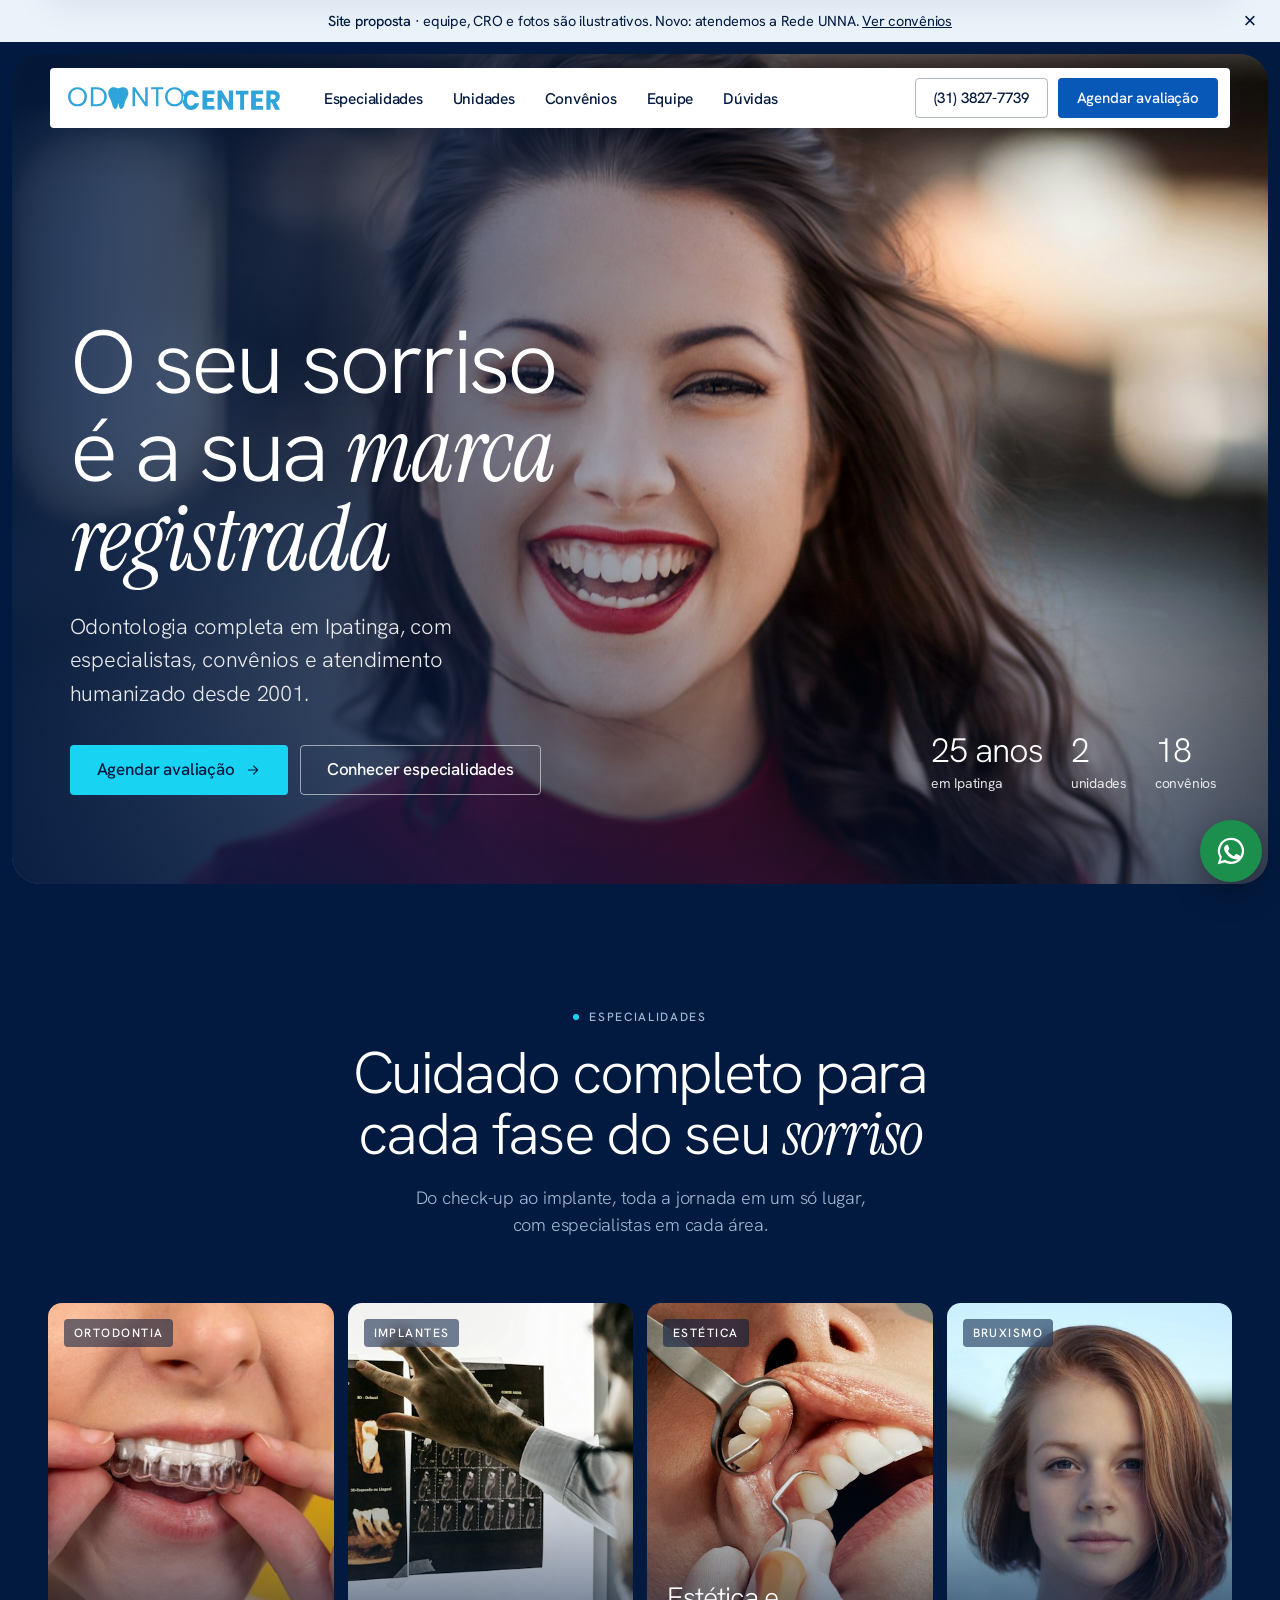
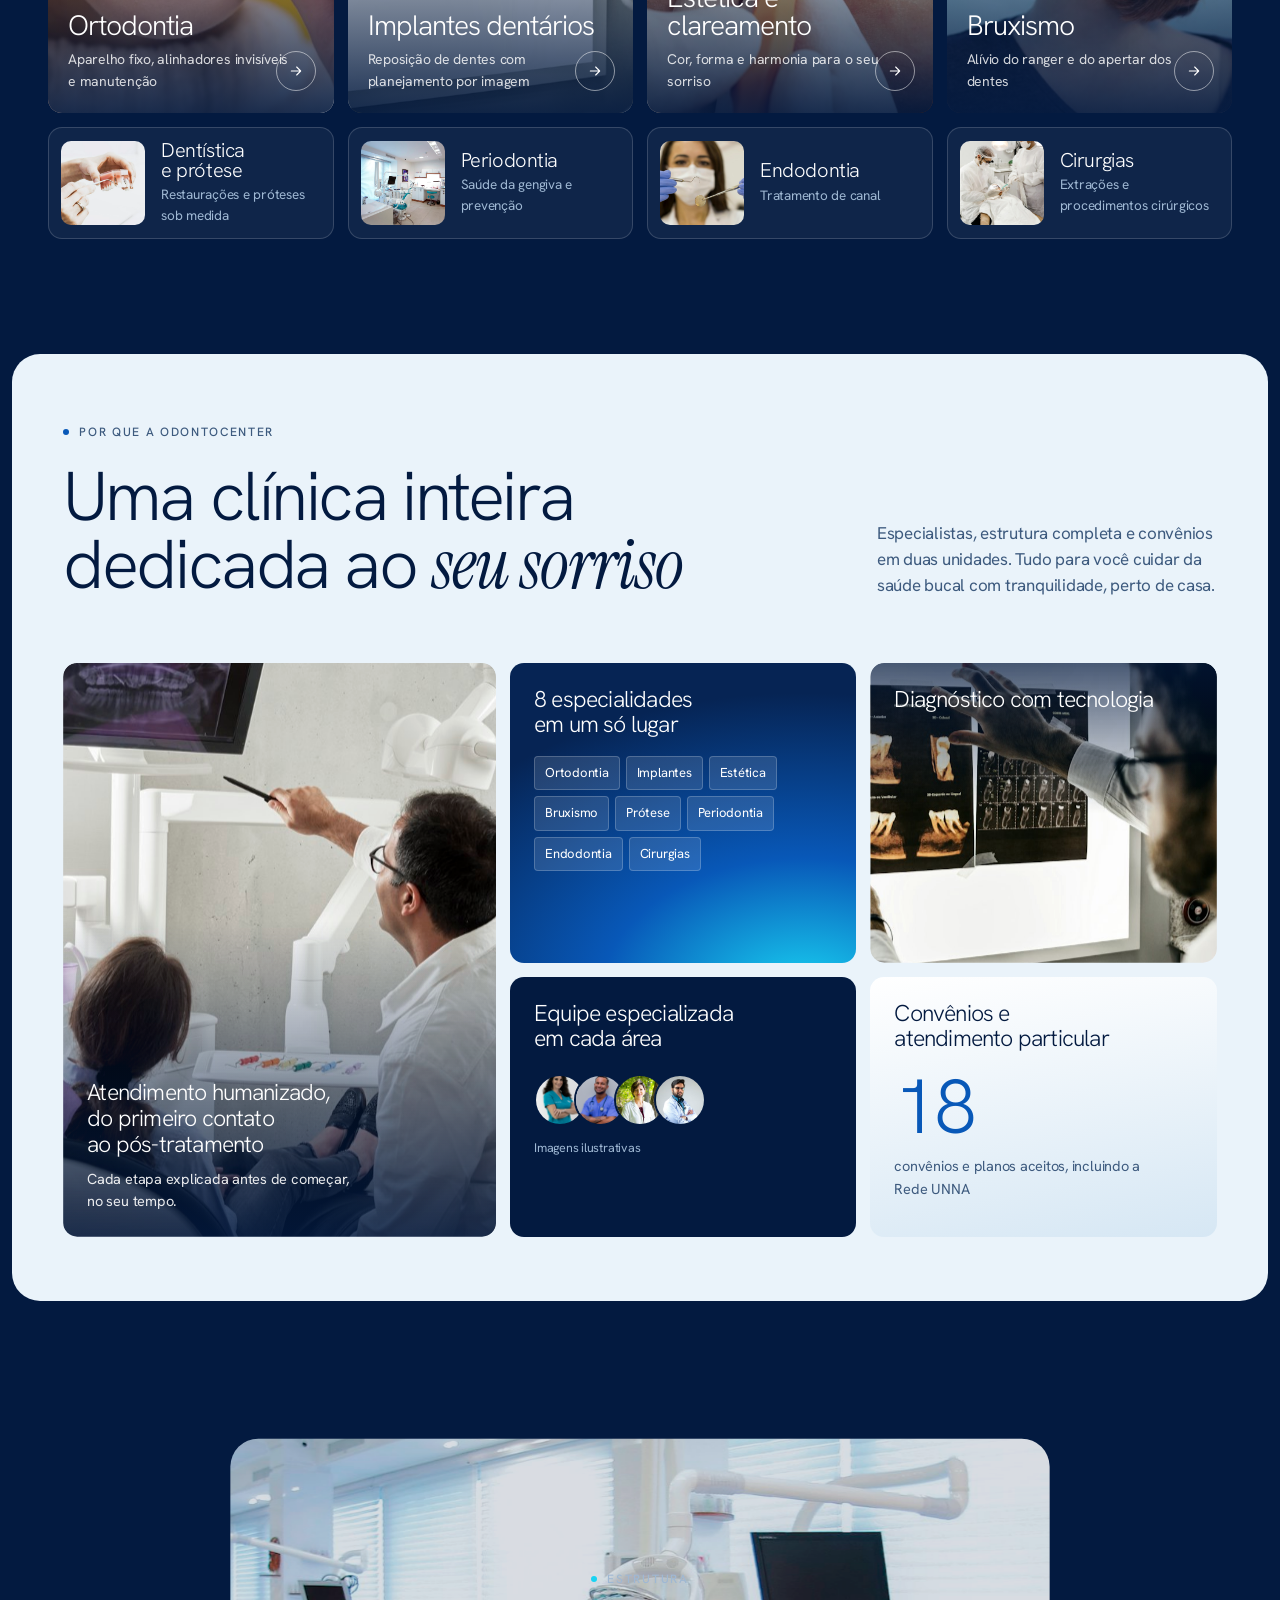
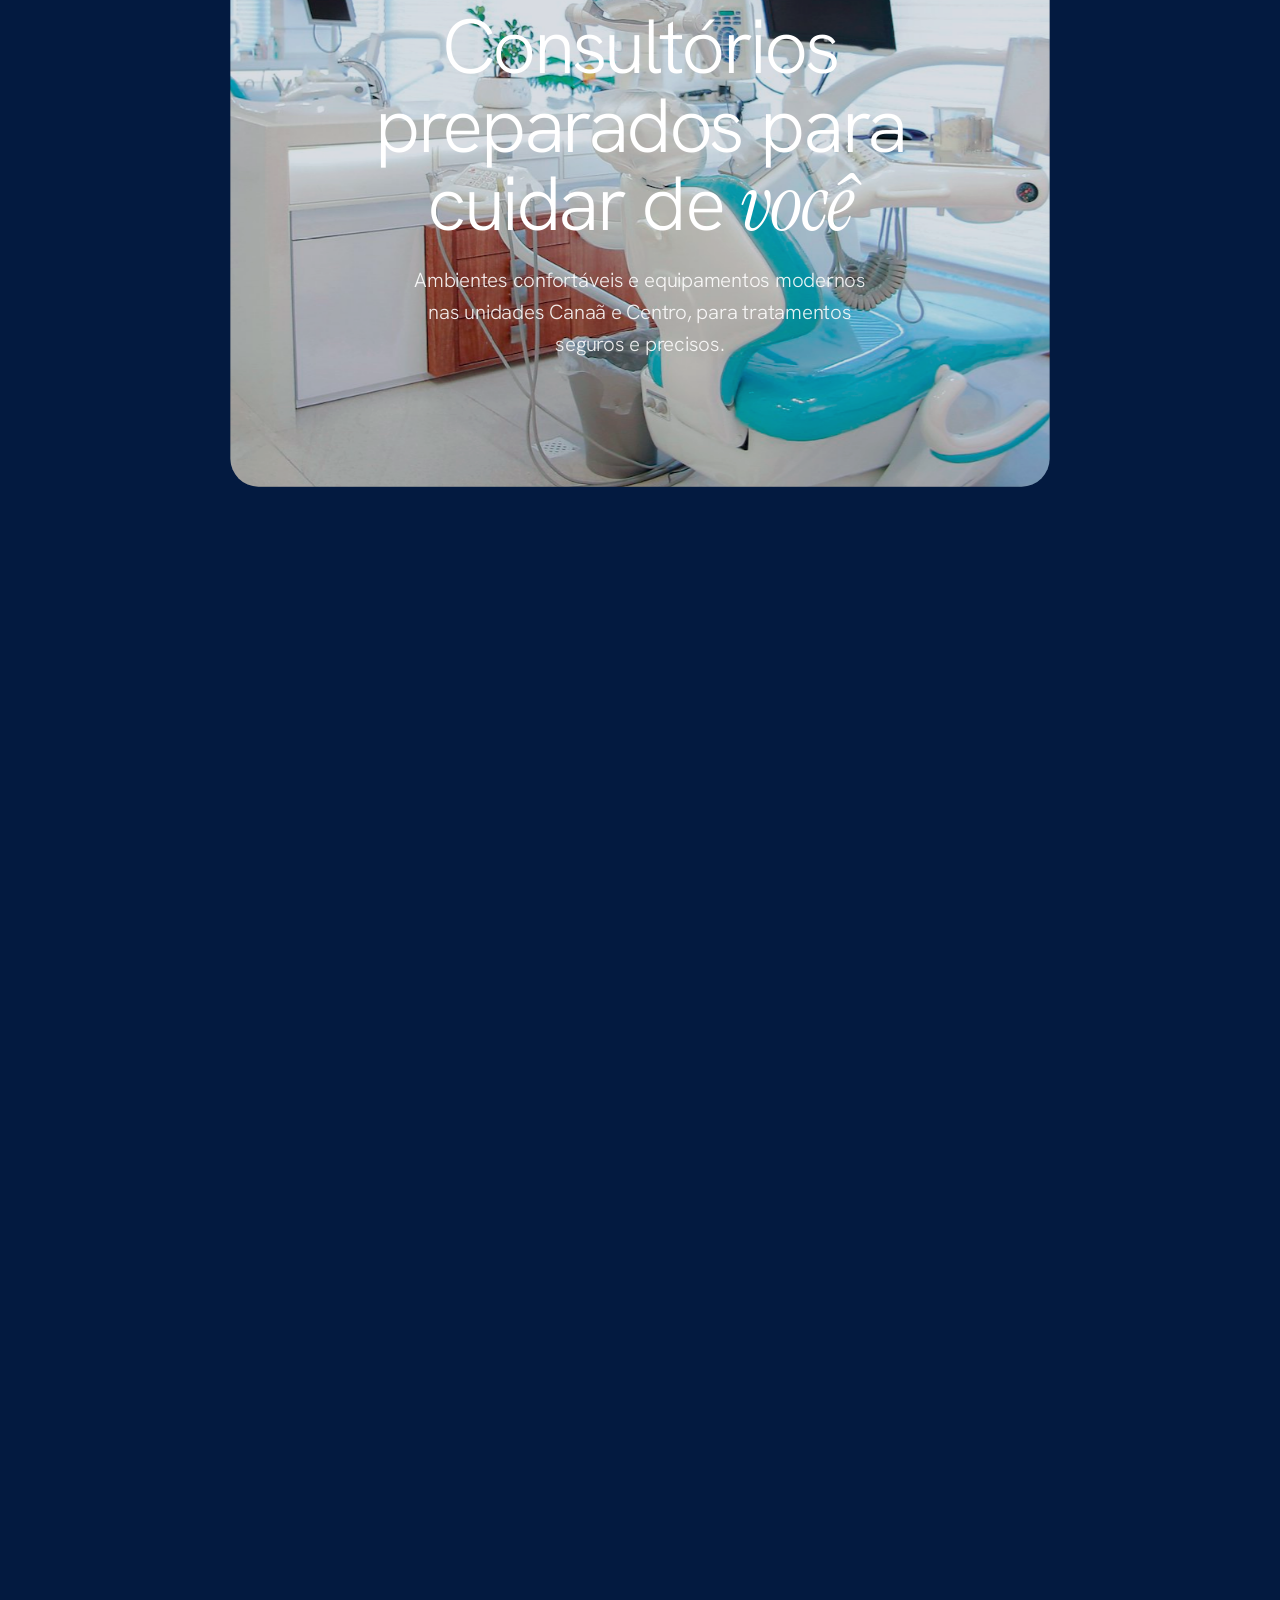
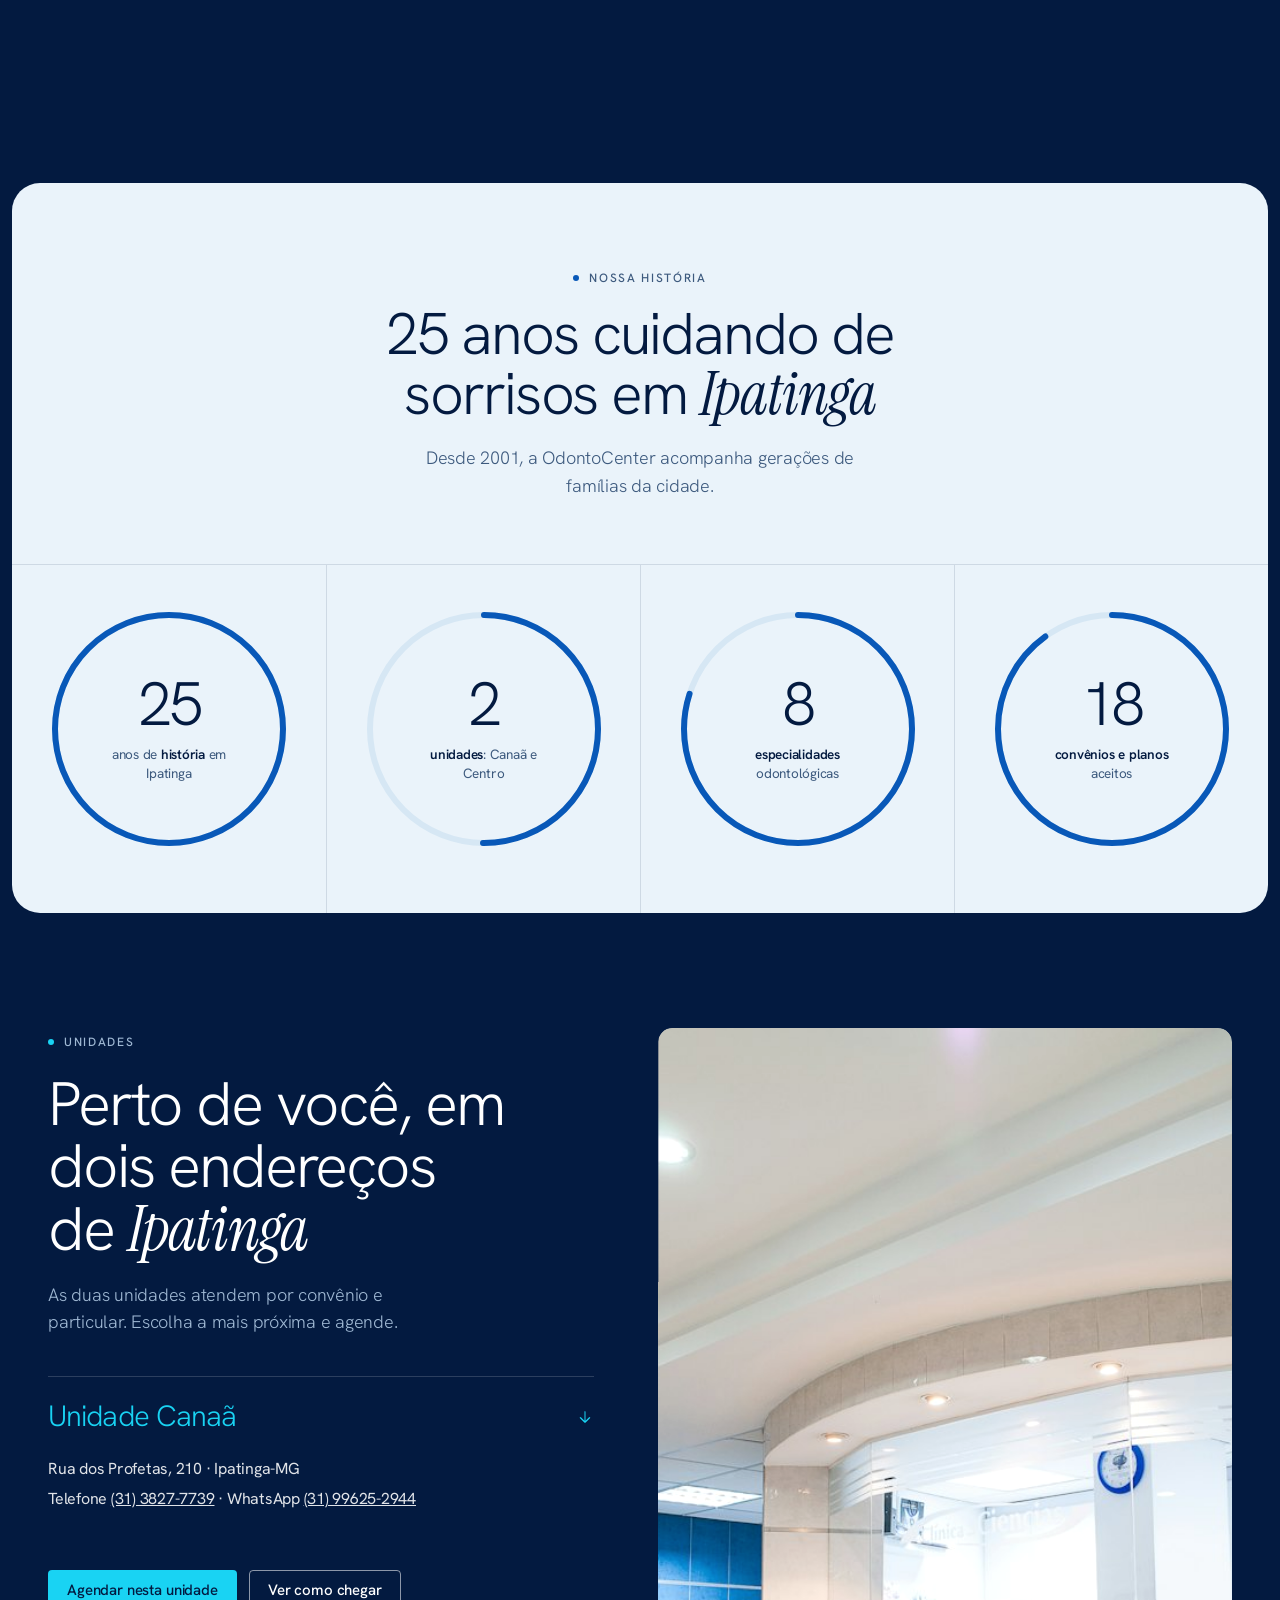
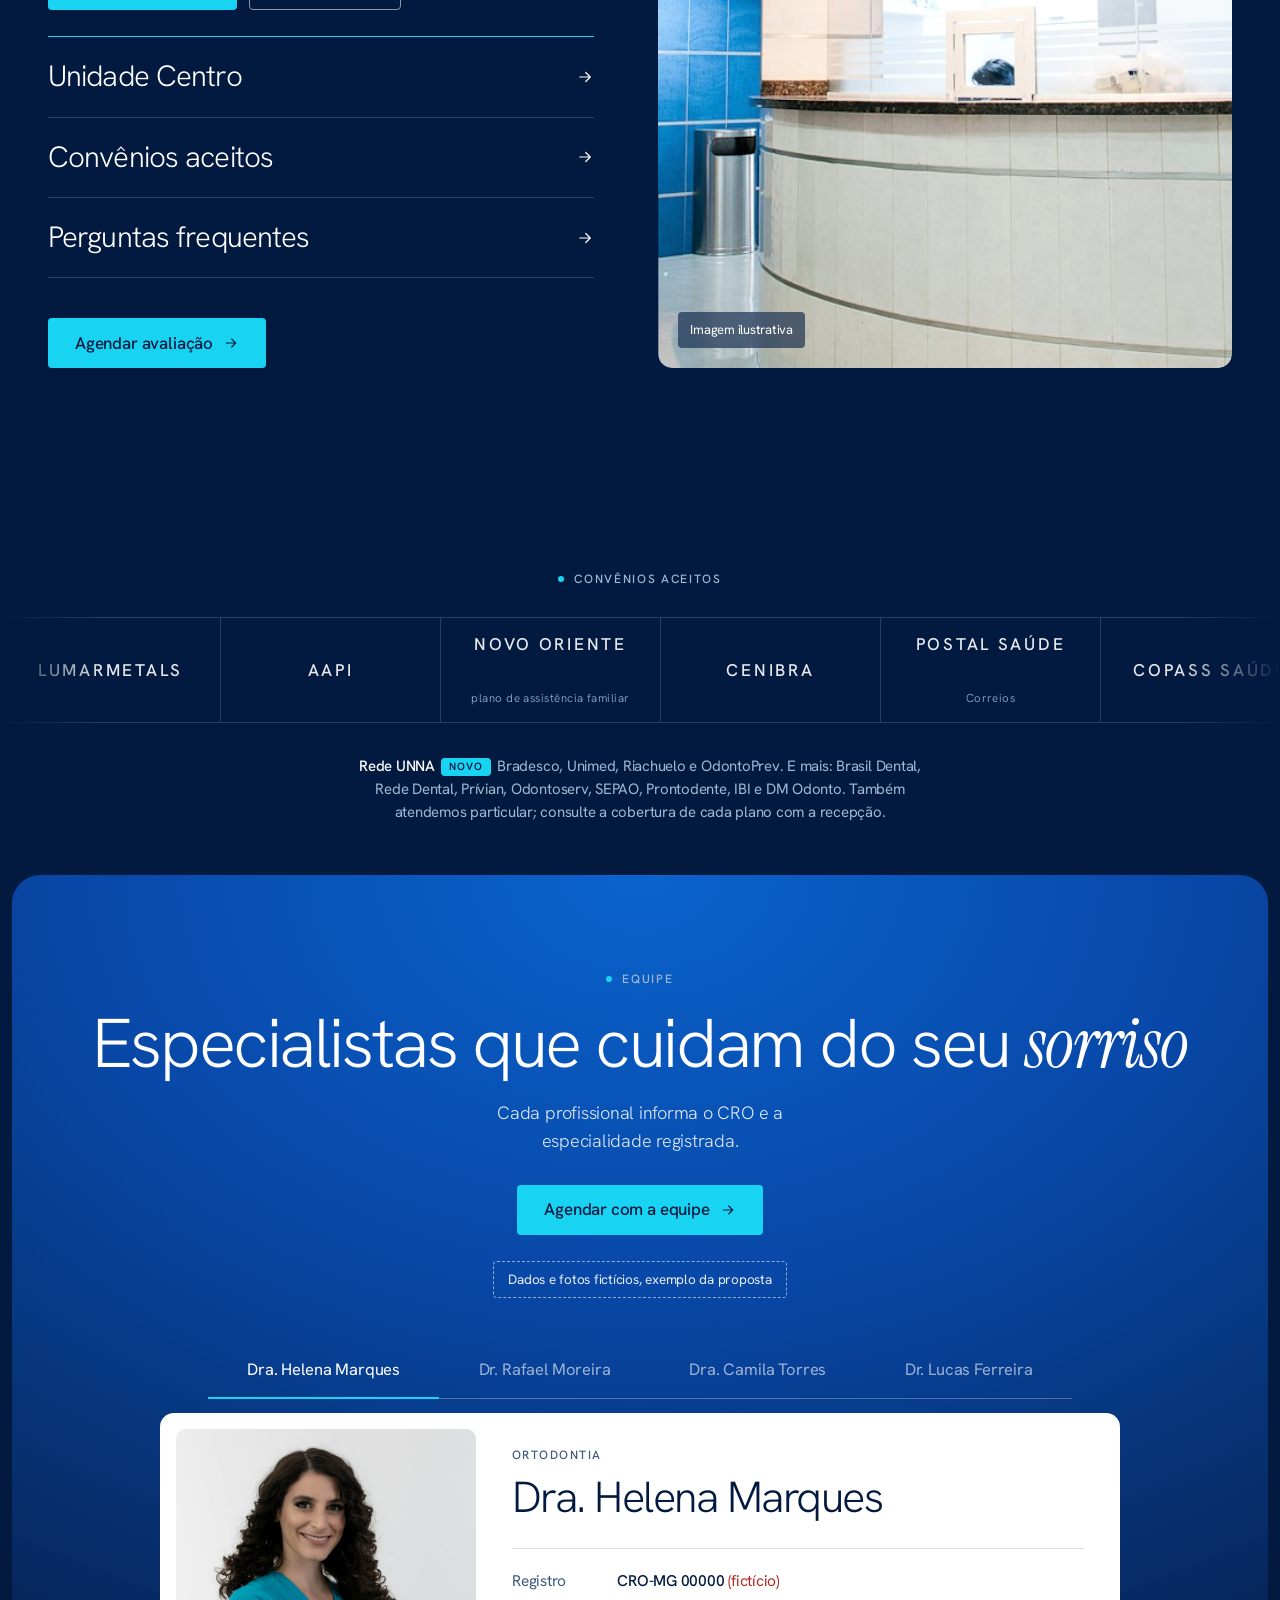
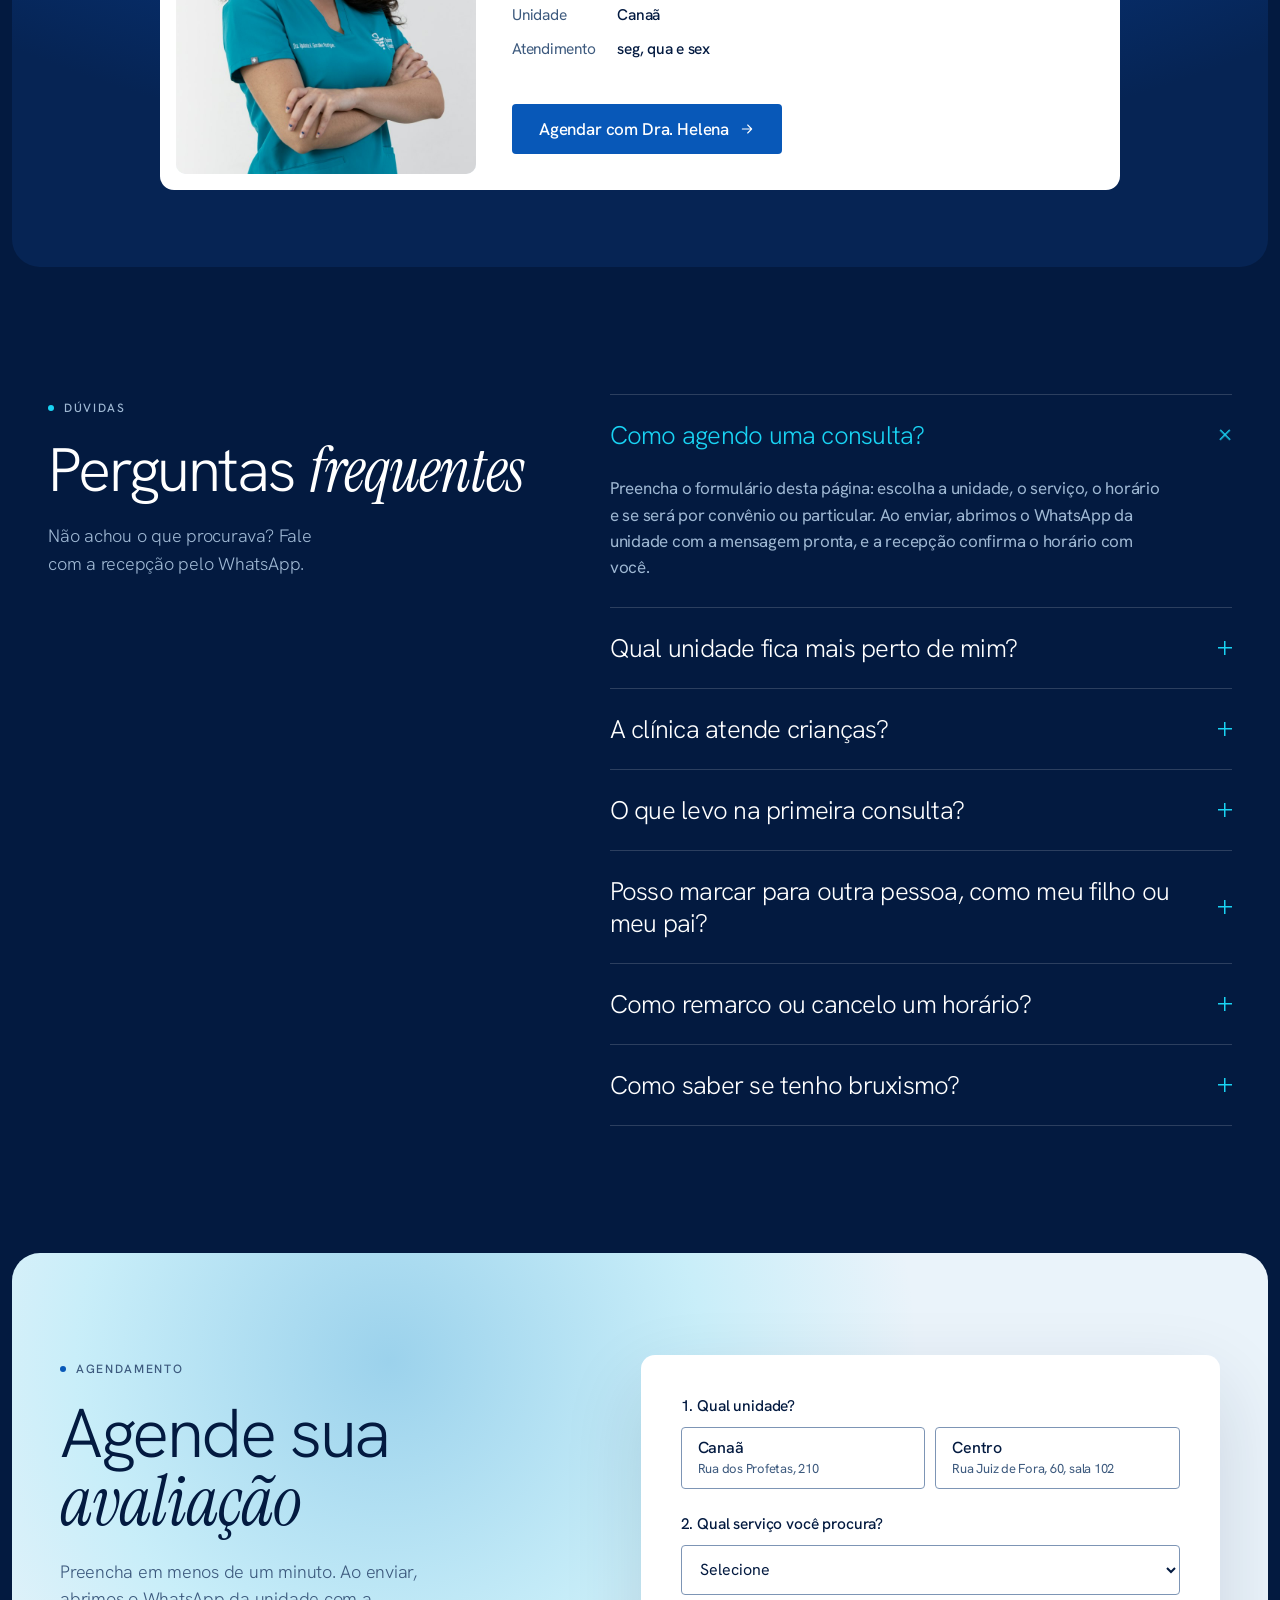
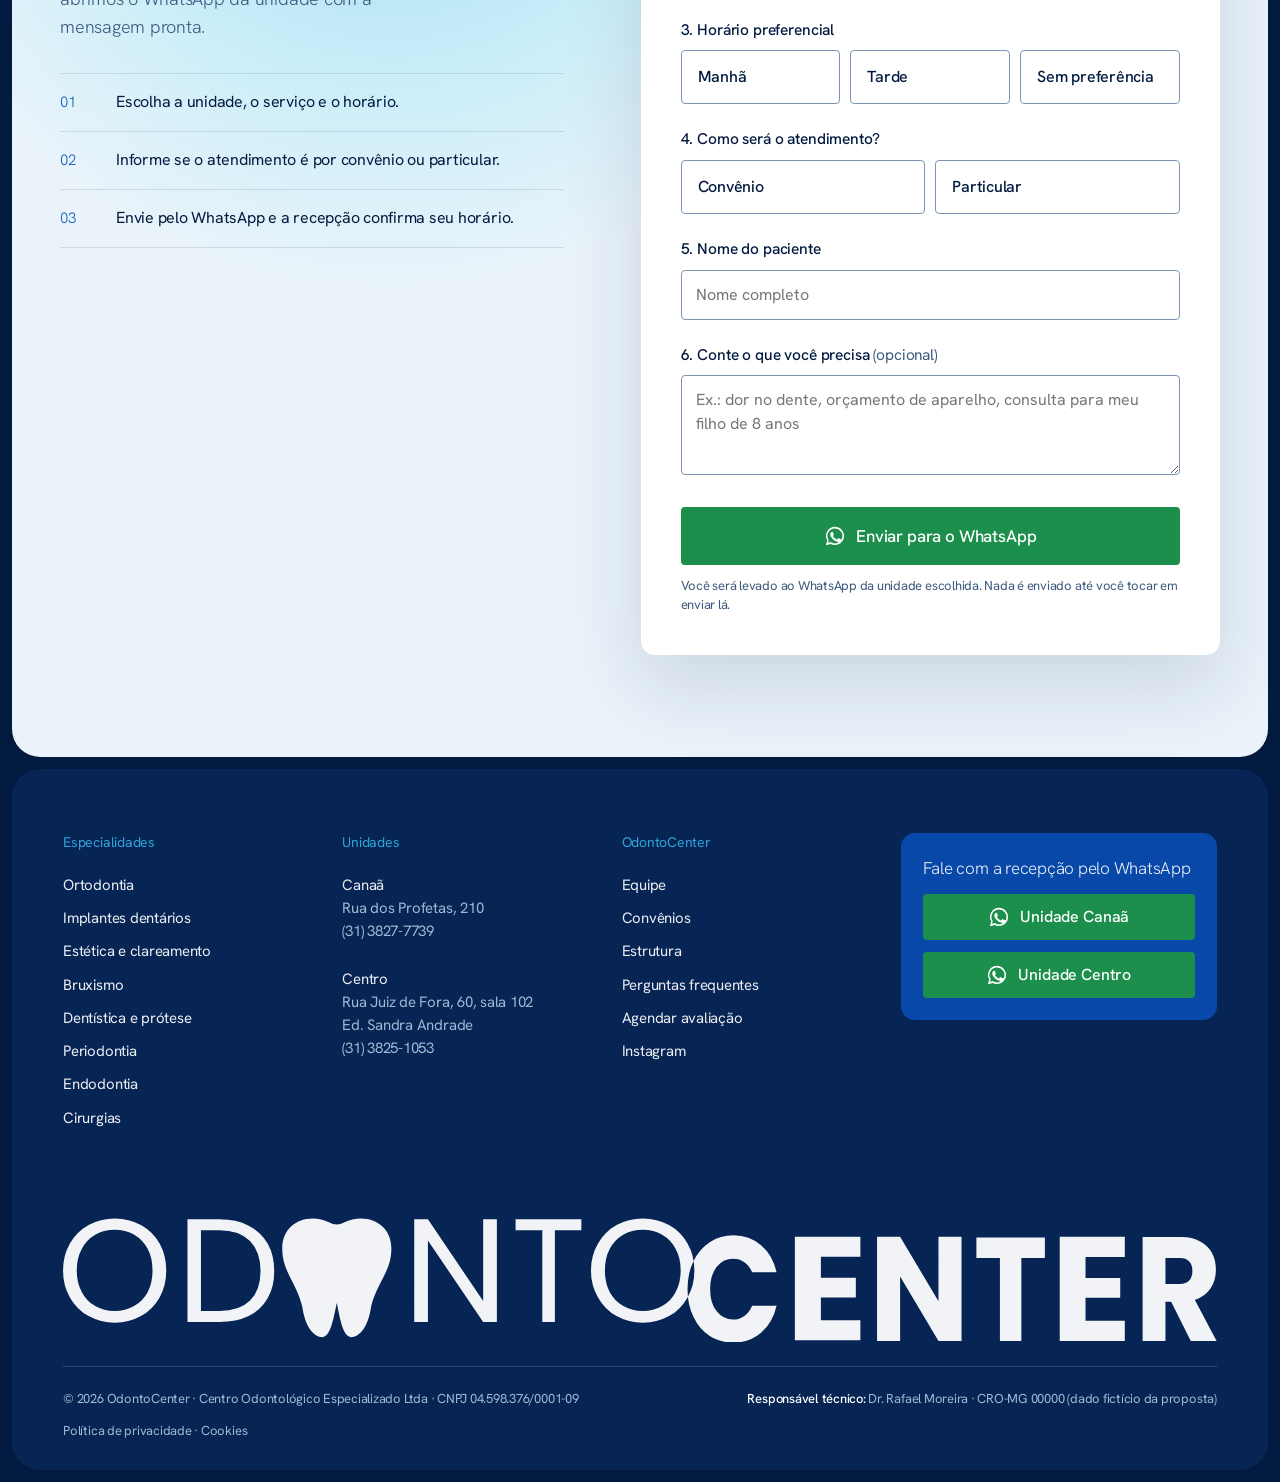
==== commit bc00f16f: "Redesign proposal site with stock photography and scroll animations Co-Authored-By: Claude Opus 5.5 " ====
--- a/site/index.html
+++ b/site/index.html
@@ -5,405 +5,438 @@
 <meta name="viewport" content="width=device-width,initial-scale=1,viewport-fit=cover">
 <meta name="description" content="Clínica odontológica em Ipatinga há 25 anos: ortodontia, implantes, estética e mais. Duas unidades, Canaã e Centro. Agende pelo WhatsApp.">
 <title>Dentista em Ipatinga | OdontoCenter, desde 2001</title>
-<link rel="stylesheet" href="https://fonts.googleapis.com/css2?family=Hanken+Grotesk:wght@300;400;500;600&family=Instrument+Serif:ital@1&display=swap">
+<link rel="stylesheet" href="https://fonts.googleapis.com/css2?family=Hanken+Grotesk:wght@300;400;500;600&family=Instrument+Serif:ital@0;1&display=swap">
 <style>
-/* Layout copiado da estrutura da Maven Clinic: barra de aviso, hero em cartão de foto com menu flutuante, cartões de foto, painel claro com bento, faixa de foto, números em anéis, lista com foto, faixa de logos, painel de depoimentos, CTA claro e rodapé escuro. */
+/* Estrutura da Maven Clinic (hero em cartão de foto, cartões de programas, painel bento, faixa fixa que se expande, números em anéis, lista com foto, faixa de logos, painel com abas, CTA claro, rodapé) com a paleta azul da OdontoCenter e animações ligadas ao scroll. */
 :root{
-  --ground:#04204D;--deep:#0848A8;--royal:#0858B8;--sky:#2FA4D8;--electric:#19D3F3;--on-electric:#04204D;
-  --ice:#E6F2FB;--ice2:#D2E6F5;--ink:#04204D;--ink-soft:#35577F;--dull:#A9C4DE;--white:#FFFFFF;--danger:#B3261E;--ok:#17693E;
-  --wa:#1B8F4B;--wa-hover:#157a3f;
+  --ground:#031A40;--ground-2:#062454;--deep:#0848A8;--royal:#0858B8;--sky:#2FA4D8;--electric:#19D3F3;--on-electric:#031A40;
+  --ice:#EAF3FA;--ice-2:#D6E7F4;--ink:#031A40;--ink-soft:#3D5A7E;--dull:#9FB8D3;--line-d:rgba(255,255,255,.16);--line-l:rgba(3,26,64,.12);
+  --danger:#B3261E;--wa:#1B8F4B;--wa-hover:#157a3f;
   --font:"Hanken Grotesk","Helvetica Neue",Arial,sans-serif;--serif:"Instrument Serif","Times New Roman",serif;
-  --r-tiny:4px;--r-main:12px;--r-med:24px;--gap:12px;--margin:3rem;
+  --r-tiny:4px;--r-main:14px;--r-med:28px;--gap:14px;--margin:3rem;--ease:cubic-bezier(.2,.7,.15,1);
 }
-@media(max-width:700px){:root{--margin:1.25rem}}
+@media(max-width:760px){:root{--margin:1.25rem;--r-med:20px}}
 *{box-sizing:border-box}
-html{scroll-behavior:smooth;scroll-padding-top:24px}
-body{background:var(--ground);color:var(--white);font:400 16px/1.5 var(--font);letter-spacing:-.02em;-webkit-font-smoothing:antialiased}
+html{scroll-behavior:smooth}
+body{background:var(--ground);color:#fff;font:400 16px/1.55 var(--font);letter-spacing:-.015em;-webkit-font-smoothing:antialiased;text-rendering:optimizeLegibility}
 img,svg{max-width:100%;display:block}
 a{color:inherit}
 h1,h2,h3,p{margin:0}
-h1,h2,h3{font-weight:300;line-height:1.05;letter-spacing:-.03em}
-em.s,h1 strong,h2 strong{font-family:var(--serif);font-style:italic;font-weight:400;letter-spacing:-.01em}
-.wrap{max-width:94.5rem;margin:0 auto;padding-left:max(var(--margin),env(safe-area-inset-left,0px));padding-right:max(var(--margin),env(safe-area-inset-right,0px))}
-:focus-visible{outline:3px solid var(--electric);outline-offset:3px}
-.light :focus-visible{outline-color:var(--royal)}
+h1,h2,h3{font-weight:300;line-height:1.02;letter-spacing:-.035em;text-wrap:balance}
+.it{font-family:var(--serif);font-style:italic;font-weight:400;letter-spacing:-.015em}
+.wrap{max-width:92rem;margin:0 auto;padding-left:max(var(--margin),env(safe-area-inset-left,0px));padding-right:max(var(--margin),env(safe-area-inset-right,0px))}
+:focus-visible{outline:2px solid var(--electric);outline-offset:3px}
+.light :focus-visible,form :focus-visible{outline-color:var(--royal)}
 .skip{position:absolute;left:-999px}.skip:focus{left:16px;top:8px;z-index:100;background:#fff;color:var(--ink);padding:8px 12px;border-radius:var(--r-tiny)}
-
-/* botões (retangulares, raio 4px, como na referência) */
-.btn{display:inline-flex;align-items:center;justify-content:center;gap:8px;min-height:47px;padding:0 24px;border-radius:var(--r-tiny);border:1px solid transparent;font:500 17.8px/1.5 var(--font);letter-spacing:-.02em;text-decoration:none;cursor:pointer;white-space:nowrap}
-.btn-e{background:var(--electric);color:var(--on-electric)}.btn-e:hover{filter:brightness(.93)}
-.btn-o{background:transparent;color:var(--electric);border-color:var(--electric)}.btn-o:hover{background:rgba(25,211,243,.12)}
+.eyebrow{display:inline-flex;align-items:center;gap:10px;font:500 12px/1 var(--font);letter-spacing:.14em;text-transform:uppercase;color:var(--dull)}
+.eyebrow::before{content:"";width:6px;height:6px;border-radius:50%;background:var(--electric)}
+.light .eyebrow{color:var(--ink-soft)}.light .eyebrow::before{background:var(--royal)}
+.photo-grade{filter:saturate(.92) contrast(1.03)}
+
+/* botões */
+.btn{position:relative;display:inline-flex;align-items:center;justify-content:center;gap:10px;min-height:50px;padding:0 26px;border-radius:var(--r-tiny);border:1px solid transparent;font:500 17px/1 var(--font);letter-spacing:-.01em;text-decoration:none;cursor:pointer;white-space:nowrap;transition:background-color .25s,color .25s,border-color .25s,transform .25s var(--ease)}
+.btn .ar{width:16px;height:16px;transition:transform .3s var(--ease)}.btn:hover .ar{transform:translateX(4px)}
+.btn-e{background:var(--electric);color:var(--on-electric)}.btn-e:hover{background:#7BE6F8}
+.btn-o{color:#fff;border-color:rgba(255,255,255,.55)}.btn-o:hover{border-color:#fff;background:rgba(255,255,255,.08)}
 .btn-b{background:var(--royal);color:#fff}.btn-b:hover{background:var(--deep)}
-.btn-ob{background:transparent;color:var(--royal);border-color:var(--royal)}.btn-ob:hover{background:rgba(8,88,184,.08)}
+.btn-ob{color:var(--ink);border-color:rgba(3,26,64,.3)}.btn-ob:hover{border-color:var(--ink)}
 .btn-wa{background:var(--wa);color:#fff}.btn-wa:hover{background:var(--wa-hover)}
-.btn-sm{min-height:36px;padding:0 16px;font-size:15px}
+.btn-sm{min-height:40px;padding:0 18px;font-size:15px}
 .row{display:flex;flex-wrap:wrap;gap:12px}
 
+/* animações */
+.anim .rv{opacity:0;transform:translate3d(0,36px,0);transition:opacity 1s var(--ease),transform 1.1s var(--ease);transition-delay:var(--d,0s)}
+.anim .rv.in{opacity:1;transform:none}
+.anim .rv-img{clip-path:inset(12% 0 0 0 round var(--r-main));transition:clip-path 1.3s var(--ease);transition-delay:var(--d,0s)}
+.anim .rv-img.in{clip-path:inset(0 0 0 0 round var(--r-main))}
+.anim .ln{display:block;overflow:hidden;padding-bottom:.08em;margin-bottom:-.08em}
+.anim .ln>span{display:inline-block;transform:translate3d(0,105%,0);transition:transform 1.2s var(--ease);transition-delay:var(--d,0s)}
+.anim .ready .ln>span{transform:none}
+
 /* barra de aviso */
-.announce{position:relative;background:var(--ice);color:var(--ink);text-align:center;font:400 15px/1.4 var(--font);padding:12px 56px}
+.announce{position:relative;z-index:5;background:var(--ice);color:var(--ink);text-align:center;font:400 14.5px/1.4 var(--font);padding:11px 56px}
 .announce a{color:var(--ink)}
-.announce button{position:absolute;right:max(16px,env(safe-area-inset-right,0px));top:50%;transform:translateY(-50%);width:32px;height:32px;border:0;background:transparent;color:var(--ink);font-size:24px;line-height:1;cursor:pointer}
+.announce button{position:absolute;right:max(14px,env(safe-area-inset-right,0px));top:50%;transform:translateY(-50%);width:32px;height:32px;border:0;background:transparent;color:var(--ink);font-size:22px;line-height:1;cursor:pointer}
 .announce[hidden]{display:none}
 
+/* menu */
+.navcard{display:flex;align-items:center;gap:28px;background:#fff;color:var(--ink);border-radius:var(--r-tiny);padding:10px 12px 10px 18px;box-shadow:0 10px 40px rgba(3,26,64,.12)}
+.navcard .logo{height:24px;width:auto;color:var(--sky)}
+.navcard nav{display:flex;gap:30px;margin-left:16px;font:500 15.5px/1 var(--font)}
+.navcard nav a{text-decoration:none;padding:10px 0;position:relative}
+.navcard nav a::after{content:"";position:absolute;left:0;right:0;bottom:4px;height:1px;background:currentColor;transform:scaleX(0);transform-origin:left;transition:transform .35s var(--ease)}
+.navcard nav a:hover::after{transform:scaleX(1)}
+.navcard .end{margin-left:auto;display:flex;gap:10px}
+.navcard .btn{min-height:40px;font-size:15px;padding:0 18px}
+.hero .navcard{position:absolute;z-index:4;left:50%;top:14px;transform:translateX(-50%);width:min(1180px,calc(100% - 28px))}
+.stick{position:fixed;z-index:40;left:50%;top:calc(10px + env(safe-area-inset-top,0px));width:min(1180px,calc(100% - 24px));transform:translate(-50%,-140%);transition:transform .6s var(--ease)}
+.stick.show{transform:translate(-50%,0)}
+@media(max-width:980px){.navcard nav,.navcard .tel{display:none}.navcard{gap:12px}}
+
 /* hero */
-.hero{position:relative;margin:12px;border-radius:var(--r-med);overflow:hidden;min-height:min(92vh,860px);display:flex;flex-direction:column;background:var(--deep)}
-.hero-bg{position:absolute;inset:0;z-index:0}
-.hero-bg img{position:absolute;right:0;top:0;height:100%;width:58%;object-fit:cover;object-position:center 15%;-webkit-mask-image:linear-gradient(90deg,transparent 0,#000 38%);mask-image:linear-gradient(90deg,transparent 0,#000 38%)}
-.hero-bg::after{content:"";position:absolute;inset:0;background:linear-gradient(90deg,var(--deep) 0%,var(--deep) 30%,rgba(8,72,168,.55) 52%,rgba(8,72,168,0) 78%),linear-gradient(0deg,rgba(4,32,77,.55),rgba(4,32,77,0) 40%)}
-.navcard{position:relative;z-index:3;margin:12px auto 0;width:min(1180px,calc(100% - 24px));background:#fff;color:var(--ink);border-radius:var(--r-tiny);display:flex;align-items:center;gap:24px;padding:10px 14px}
-.navcard .logo{height:26px;width:auto;color:var(--sky)}
-.navcard nav{display:flex;gap:28px;margin-left:12px;font:500 16px/1.2 var(--font)}
-.navcard nav a{text-decoration:none;color:var(--ink);padding:8px 0}.navcard nav a:hover{color:var(--royal)}
-.navcard .end{margin-left:auto;display:flex;gap:12px;align-items:center}
-.navcard .btn{min-height:36px;font-size:15px;padding:0 20px}
-.hero-copy{position:relative;z-index:2;margin-top:auto;padding:0 clamp(24px,4vw,48px) clamp(40px,7vw,96px);max-width:900px}
-.hero h1{font-size:clamp(44px,6.2vw,92px);line-height:1;color:#fff}
-.hero h1 strong{font-size:1.06em}
-.hero .sub{font-size:clamp(18px,1.8vw,24px);margin:24px 0 32px;max-width:34ch;letter-spacing:-.03em}
-@media(max-width:900px){.navcard nav,.navcard .tel{display:none}.hero-bg img{width:100%;opacity:.55;object-position:60% 20%;-webkit-mask-image:none;mask-image:none}.hero-bg::after{background:linear-gradient(0deg,var(--deep) 10%,rgba(8,72,168,.35) 70%)}}
-
-/* faixas escuras */
-.dark{padding-block:clamp(48px,7vw,96px)}
-.lead-line{font-size:clamp(20px,2.2vw,28px);text-align:center;font-weight:300;margin:0 auto clamp(28px,4vw,48px);max-width:40ch;letter-spacing:-.03em}
+.hero{position:relative;margin:12px;border-radius:var(--r-med);overflow:hidden;height:min(calc(100svh - 70px),900px);min-height:620px;background:var(--ground-2);isolation:isolate}
+.hero-bg{position:absolute;inset:0;z-index:-1}
+.hero-bg img{width:100%;height:100%;object-fit:cover;object-position:78% 22%;transform:scale(1.12);transition:transform 2.4s var(--ease)}
+.ready .hero-bg img,html:not(.anim) .hero-bg img{transform:scale(1)}
+.hero-bg::after{content:"";position:absolute;inset:0;background:linear-gradient(90deg,rgba(3,26,64,.86) 0%,rgba(3,26,64,.55) 38%,rgba(3,26,64,0) 66%),linear-gradient(0deg,rgba(3,26,64,.5) 0%,rgba(3,26,64,0) 35%)}
+.hero-copy{position:absolute;left:clamp(24px,4.5vw,64px);bottom:clamp(36px,7vw,96px);right:24px;max-width:860px}
+.hero h1{font-size:clamp(46px,7vw,104px);line-height:.98}
+.hero .sub{font-size:clamp(18px,1.7vw,23px);font-weight:300;margin:26px 0 34px;max-width:34ch;color:rgba(255,255,255,.9)}
+.hero .meta{position:absolute;right:clamp(24px,4vw,56px);bottom:clamp(36px,7vw,96px);display:flex;gap:28px;font-size:14px;color:rgba(255,255,255,.85)}
+.hero .meta b{display:block;font:300 34px/1 var(--font);color:#fff;letter-spacing:-.03em;margin-bottom:6px}
+@media(max-width:980px){.hero .meta{display:none}.hero-bg img{object-position:70% 20%}.hero-bg::after{background:linear-gradient(0deg,rgba(3,26,64,.92) 18%,rgba(3,26,64,.25) 70%)}}
+
+/* programas */
+.sec{padding-block:clamp(72px,9vw,140px)}
+.sec-head{display:flex;flex-direction:column;align-items:center;text-align:center;gap:20px;margin-bottom:clamp(36px,5vw,64px)}
+.sec-head h2{font-size:clamp(34px,4.6vw,68px);max-width:18ch}
+.sec-head p{max-width:46ch;color:var(--dull);font-size:18px;font-weight:300}
+.light .sec-head p{color:var(--ink-soft)}
 .pc{display:grid;grid-template-columns:repeat(4,1fr);gap:var(--gap)}
-.pcard{position:relative;display:block;aspect-ratio:3/4.2;border-radius:var(--r-main);overflow:hidden;text-decoration:none;color:#fff;background:var(--deep)}
-.pcard img{position:absolute;inset:0;width:100%;height:100%;object-fit:cover;transition:transform .5s}
-.pcard:hover img{transform:scale(1.04)}
-.pcard::after{content:"";position:absolute;inset:0;background:linear-gradient(0deg,rgba(4,32,77,.88) 0%,rgba(4,32,77,0) 55%)}
-.pcard .dot{position:absolute;left:12px;top:12px;z-index:2;width:28px;height:28px;border-radius:50%;background:rgba(4,32,77,.6);display:grid;place-items:center}
-.pcard .dot i{width:10px;height:10px;border-radius:50%;background:var(--c,var(--electric))}
-.pcard .tx{position:absolute;left:16px;right:16px;bottom:16px;z-index:2}
-.pcard h3{font-size:clamp(22px,2vw,28px);line-height:1.1}
-.pcard p{font-size:13px;opacity:.9;margin-top:6px}
-.lc{display:grid;grid-template-columns:repeat(4,1fr);gap:var(--gap)}
-.lcard{position:relative;display:block;aspect-ratio:3/2.2;border-radius:var(--r-main);overflow:hidden;text-decoration:none;color:#fff;background:linear-gradient(160deg,var(--royal),var(--ground))}
-.lcard img{position:absolute;inset:0;width:100%;height:100%;object-fit:cover}
-.lcard::after{content:"";position:absolute;inset:0;background:linear-gradient(0deg,rgba(4,32,77,.85) 0%,rgba(4,32,77,0) 62%)}
-.lcard .pill{position:absolute;left:12px;top:12px;z-index:2;display:inline-flex;align-items:center;gap:6px;background:rgba(4,32,77,.78);border-radius:var(--r-tiny);padding:2px 8px;font:500 12px/1.6 var(--font);letter-spacing:0}
-.lcard .pill i{width:6px;height:6px;border-radius:50%;background:var(--electric)}
-.lcard .tx{position:absolute;left:16px;right:16px;bottom:14px;z-index:2}
-.lcard h3{font-size:clamp(20px,1.8vw,24px);line-height:1.1}
-.lcard p{font-size:13px;opacity:.9;margin-top:4px}
-.lcard .ico{position:absolute;right:16px;top:12px;z-index:1;font-size:64px;color:rgba(255,255,255,.2);transform:rotate(28deg)}
-.tooth{width:1em;height:1em;fill:currentColor}
-@media(max-width:1000px){.pc,.lc{grid-template-columns:1fr 1fr}}
-@media(max-width:520px){.pc,.lc{grid-template-columns:1fr}.pcard{aspect-ratio:4/3.6}}
-.gap-l{height:clamp(48px,6vw,80px)}
-
-/* painel claro com bento */
+.pcard{position:relative;display:block;aspect-ratio:3/4.3;border-radius:var(--r-main);overflow:hidden;text-decoration:none;color:#fff;background:var(--ground-2);isolation:isolate}
+.pcard img{position:absolute;inset:0;width:100%;height:100%;object-fit:cover;transform:scale(1.02);transition:transform 1.2s var(--ease);z-index:-2}
+.pcard:hover img{transform:scale(1.08)}
+.pcard::after{content:"";position:absolute;inset:0;z-index:-1;background:linear-gradient(0deg,rgba(3,26,64,.9) 0%,rgba(3,26,64,.25) 45%,rgba(3,26,64,0) 70%)}
+.pcard .tag{position:absolute;left:16px;top:16px;font:500 12px/1 var(--font);letter-spacing:.12em;text-transform:uppercase;background:rgba(3,26,64,.55);backdrop-filter:blur(8px);-webkit-backdrop-filter:blur(8px);padding:8px 10px;border-radius:var(--r-tiny)}
+.pcard .tx{position:absolute;left:20px;right:20px;bottom:20px}
+.pcard h3{font-size:clamp(24px,2.2vw,32px)}
+.pcard p{font-size:14px;color:rgba(255,255,255,.82);margin-top:8px;max-width:28ch}
+.pcard .go{position:absolute;right:18px;bottom:22px;width:40px;height:40px;border-radius:50%;border:1px solid rgba(255,255,255,.5);display:grid;place-items:center;transition:background .3s,border-color .3s}
+.pcard:hover .go{background:var(--electric);border-color:var(--electric);color:var(--ink)}
+.pcard .go svg{width:16px;height:16px}
+.lc{display:grid;grid-template-columns:repeat(4,1fr);gap:var(--gap);margin-top:var(--gap)}
+.lcard{position:relative;display:flex;align-items:center;gap:16px;padding:12px;border-radius:var(--r-main);background:rgba(255,255,255,.05);border:1px solid var(--line-d);text-decoration:none;color:#fff;transition:background .3s,border-color .3s}
+.lcard:hover{background:rgba(255,255,255,.09);border-color:rgba(255,255,255,.3)}
+.lcard .th{flex:none;width:84px;height:84px;border-radius:10px;overflow:hidden}
+.lcard .th img{width:100%;height:100%;object-fit:cover}
+.lcard h3{font-size:20px;letter-spacing:-.02em}
+.lcard p{font-size:13.5px;color:var(--dull);margin-top:4px}
+@media(max-width:1080px){.pc,.lc{grid-template-columns:1fr 1fr}}
+@media(max-width:560px){.pc,.lc{grid-template-columns:1fr}.pcard{aspect-ratio:4/4.4}}
+
+/* painel claro bento */
 .light{color:var(--ink)}
-.panel{margin:0 12px;background:var(--ice);border-radius:var(--r-med);padding:clamp(24px,4vw,64px)}
-.panel-head{display:grid;grid-template-columns:1.4fr 1fr;gap:48px;align-items:end;margin-bottom:clamp(32px,5vw,64px)}
-.panel h2{font-size:clamp(36px,5vw,72px);line-height:1.02}
-.panel .intro{font-size:16px;max-width:36ch;color:var(--ink-soft);margin-left:auto}
-.bento{display:grid;grid-template-columns:1.3fr 1fr 1fr;gap:var(--gap)}
-.col{display:flex;flex-direction:column;gap:var(--gap);min-width:0}
-.tile{position:relative;border-radius:var(--r-main);overflow:hidden;padding:20px;color:#fff;min-width:0}
-.tile h3{font-size:clamp(20px,1.7vw,24px);line-height:1.15;position:relative;z-index:2}
-.tile p{position:relative;z-index:2;font-size:14px;margin-top:8px;opacity:.95}
-.tile img.bg{position:absolute;inset:0;width:100%;height:100%;object-fit:cover}
-.tile.ph::after{content:"";position:absolute;inset:0;background:linear-gradient(180deg,rgba(4,32,77,.7),rgba(4,32,77,0) 55%)}
-.t-a{height:266px}.t-d{height:266px;background:var(--ground)}
-.t-b{height:316px;background:radial-gradient(120% 90% at 50% 100%,var(--electric) -20%,var(--royal) 55%,var(--deep) 100%)}
-.t-e{height:216px;background:linear-gradient(180deg,var(--sky),var(--ice2) 120%);color:var(--ink)}
-.t-c{height:316px;background:linear-gradient(180deg,var(--sky) 0%,var(--ice) 100%);color:var(--ink)}
-.t-f{height:216px}
-.t-e .ic,.t-c .ic{position:absolute;right:16px;bottom:16px;width:120px;height:90px}
-.bubble{position:absolute;right:20px;bottom:20px;display:flex}
-.bubble span{display:grid;place-items:center;width:84px;height:64px;border-radius:12px;background:#fff;color:var(--royal);font-size:34px;box-shadow:0 8px 20px rgba(4,32,77,.2)}
-.bubble span:first-child{background:var(--deep);color:#fff;width:56px;height:44px;margin:-22px -14px 0 0;font-size:22px;z-index:1}
-@media(max-width:1000px){.panel-head{grid-template-columns:1fr;gap:20px}.panel .intro{margin-left:0}.bento{grid-template-columns:1fr 1fr}.col:first-child{grid-column:1/-1;flex-direction:row}.col:first-child .tile{flex:1}}
-@media(max-width:620px){.bento{grid-template-columns:1fr}.col:first-child{flex-direction:column}.t-b,.t-c{height:240px}}
-
-/* faixa de foto */
-.band{position:relative;margin-top:12px;min-height:clamp(420px,52vw,640px);display:flex;align-items:center;overflow:hidden}
-.band img{position:absolute;inset:0;width:100%;height:100%;object-fit:cover;object-position:center 35%}
-.band::after{content:"";position:absolute;inset:0;background:linear-gradient(90deg,rgba(4,32,77,.88) 0%,rgba(4,32,77,.55) 45%,rgba(4,32,77,0) 85%)}
-.band .wrap{position:relative;z-index:2;padding-block:48px}
-.band h2{font-size:clamp(36px,5vw,72px);max-width:17ch}
-.band p{font-size:clamp(18px,1.8vw,22px);max-width:30ch;margin:20px 0 28px}
+.panel{margin:0 12px;background:var(--ice);border-radius:var(--r-med);padding:clamp(28px,5vw,80px) clamp(20px,4vw,64px)}
+.panel-head{display:grid;grid-template-columns:1.5fr 1fr;gap:48px;align-items:end;margin-bottom:clamp(36px,5vw,72px)}
+.panel h2{font-size:clamp(38px,5.4vw,84px);line-height:.98}
+.panel .intro{font-size:17px;max-width:34ch;color:var(--ink-soft);justify-self:end}
+.bento{display:grid;grid-template-columns:1.25fr 1fr 1fr;grid-template-rows:300px 260px;gap:var(--gap)}
+.tile{position:relative;border-radius:var(--r-main);overflow:hidden;padding:24px;color:#fff;isolation:isolate;min-width:0}
+.tile h3{font-size:clamp(21px,1.8vw,27px);line-height:1.12;max-width:20ch}
+.tile p{font-size:14.5px;margin-top:10px;opacity:.9;max-width:34ch}
+.tile .bg{position:absolute;inset:-8% 0;width:100%;height:116%;object-fit:cover;z-index:-2}
+.tile.ph::after{content:"";position:absolute;inset:0;z-index:-1;background:linear-gradient(180deg,rgba(3,26,64,.72) 0%,rgba(3,26,64,0) 50%)}
+.t1{grid-row:1/3}
+.t1::after{background:linear-gradient(0deg,rgba(3,26,64,.85) 0%,rgba(3,26,64,0) 55%)!important}
+.t1 .bot{position:absolute;left:24px;right:24px;bottom:24px}
+.t2{background:radial-gradient(130% 100% at 85% 110%,var(--electric) 0%,var(--royal) 45%,var(--ground-2) 100%)}
+.t2 ul{list-style:none;margin:18px 0 0;padding:0;display:flex;flex-wrap:wrap;gap:6px}
+.t2 li{font-size:13px;padding:6px 10px;border-radius:var(--r-tiny);background:rgba(255,255,255,.12);border:1px solid rgba(255,255,255,.2)}
+.t3{background:var(--ground)}
+.t3 .avs{display:flex;margin-top:22px}
+.t3 .avs img{width:52px;height:52px;border-radius:50%;object-fit:cover;border:2px solid var(--ground);margin-left:-12px}
+.t3 .avs img:first-child{margin-left:0}
+.t3 small{display:block;margin-top:12px;font-size:12.5px;color:var(--dull)}
+.t4{background:linear-gradient(170deg,#fff 0%,var(--ice-2) 100%);color:var(--ink)}
+.t4 .big{font:300 clamp(56px,6vw,88px)/1 var(--font);letter-spacing:-.05em;color:var(--royal);margin-top:16px}
+@media(max-width:1080px){.panel-head{grid-template-columns:1fr;gap:20px}.panel .intro{justify-self:start}.bento{grid-template-columns:1fr 1fr;grid-template-rows:auto}.t1{grid-row:auto;grid-column:1/-1;height:420px}.tile{min-height:260px}}
+@media(max-width:600px){.bento{grid-template-columns:1fr}}
+
+/* faixa fixa que se expande */
+.pin{position:relative;height:230vh;margin-top:12px}
+.pin-in{position:sticky;top:0;height:100vh;overflow:hidden;display:grid;place-items:center}
+.pin-media{position:absolute;inset:0;clip-path:inset(var(--iy,14%) var(--ix,18%) round var(--ir,28px));will-change:clip-path}
+.pin-media img{width:100%;height:100%;object-fit:cover;transform:scale(var(--sc,1.18));will-change:transform}
+.pin-media::after{content:"";position:absolute;inset:0;background:rgba(3,26,64,var(--ov,.15))}
+.pin-copy{position:relative;z-index:2;text-align:center;padding:0 24px;opacity:var(--op,0);transform:translateY(calc((1 - var(--op,0)) * 40px))}
+.pin-copy h2{font-size:clamp(40px,6vw,96px);max-width:16ch;margin:18px auto 0}
+.pin-copy p{max-width:44ch;margin:22px auto 0;font-size:clamp(17px,1.6vw,21px);font-weight:300;color:rgba(255,255,255,.9)}
+html:not(.anim) .pin{height:auto}html:not(.anim) .pin-in{position:relative;height:80vh;min-height:520px}
+html:not(.anim) .pin-media{clip-path:none}html:not(.anim) .pin-media img{transform:none}html:not(.anim) .pin-media::after{background:rgba(3,26,64,.55)}html:not(.anim) .pin-copy{opacity:1;transform:none}
 
 /* números */
-.stats{background:var(--ice);border-radius:var(--r-med) var(--r-med) 0 0;margin:0 12px;padding-top:clamp(40px,6vw,88px)}
-.stats-head{text-align:center;max-width:40rem;margin:0 auto clamp(32px,5vw,64px)}
-.stats-head h2{font-size:clamp(34px,4.4vw,60px)}
-.stats-head p{margin-top:16px;color:var(--ink-soft)}
-.rings{display:grid;grid-template-columns:repeat(4,1fr);border-top:1px solid rgba(4,32,77,.14)}
-.ring{padding:clamp(24px,3vw,40px) 16px clamp(40px,5vw,72px);border-left:1px solid rgba(4,32,77,.14);display:grid;place-items:center}
+.stats{background:var(--ice);border-radius:var(--r-med);margin:0 12px;padding-top:clamp(56px,7vw,110px);overflow:hidden}
+.rings{display:grid;grid-template-columns:repeat(4,1fr);border-top:1px solid var(--line-l)}
+.ring{padding:clamp(28px,3.4vw,48px) 18px clamp(44px,5vw,80px);border-left:1px solid var(--line-l);display:grid;place-items:center}
 .ring:first-child{border-left:0}
-.ring .c{position:relative;width:min(100%,230px);aspect-ratio:1}
-.ring svg{position:absolute;inset:0;width:100%;height:100%}
-.ring .in{position:absolute;inset:0;display:flex;flex-direction:column;align-items:center;justify-content:center;text-align:center;padding:22%}
-.ring strong{font:300 clamp(40px,4.4vw,60px)/1 var(--font);letter-spacing:-.04em}
-.ring span{font-size:13px;line-height:1.35;margin-top:8px;color:var(--ink-soft)}
+.ring .c{position:relative;width:min(100%,240px);aspect-ratio:1}
+.ring svg{position:absolute;inset:0;width:100%;height:100%;transform:rotate(-90deg)}
+.ring .tr{fill:none;stroke:var(--ice-2);stroke-width:5}
+.ring .pr{fill:none;stroke:var(--royal);stroke-width:5;stroke-linecap:round;stroke-dasharray:597;stroke-dashoffset:var(--off,0);transition:stroke-dashoffset 2s var(--ease) .2s}
+.anim .ring:not(.in) .pr{stroke-dashoffset:597}
+.ring .in-t{position:absolute;inset:0;display:flex;flex-direction:column;align-items:center;justify-content:center;text-align:center;padding:20%}
+.ring strong{font:300 clamp(46px,4.8vw,70px)/1 var(--font);letter-spacing:-.05em;font-variant-numeric:tabular-nums}
+.ring span{font-size:13.5px;line-height:1.4;margin-top:10px;color:var(--ink-soft)}
 .ring span b{font-weight:600;color:var(--ink)}
-@media(max-width:800px){.rings{grid-template-columns:1fr 1fr}.ring:nth-child(3){border-left:0}.ring:nth-child(n+3){border-top:1px solid rgba(4,32,77,.14)}}
-
-/* lista + foto (unidades) */
-.split{display:grid;grid-template-columns:1fr 1fr;gap:clamp(24px,4vw,64px);align-items:stretch}
-.split .intro{font-size:16px;max-width:40ch;margin-bottom:32px;font-weight:300;font-size:18px}
-.list{border-top:1px solid rgba(255,255,255,.22)}
-.item{border-bottom:1px solid rgba(255,255,255,.22)}
-.item>button,.item>a{width:100%;display:flex;align-items:center;justify-content:space-between;gap:16px;background:none;border:0;color:inherit;text-decoration:none;font:300 clamp(22px,2.2vw,28px)/1.2 var(--font);letter-spacing:-.03em;padding:18px 0;text-align:left;cursor:pointer}
+@media(max-width:860px){.rings{grid-template-columns:1fr 1fr}.ring:nth-child(3){border-left:0}.ring:nth-child(n+3){border-top:1px solid var(--line-l)}}
+
+/* lista com foto */
+.split{display:grid;grid-template-columns:1fr 1.05fr;gap:clamp(28px,5vw,96px);align-items:stretch}
+.split h2{font-size:clamp(36px,4.8vw,72px);margin:20px 0 20px}
+.split .intro{font-size:18px;font-weight:300;max-width:40ch;color:var(--dull);margin-bottom:40px}
+.list{border-top:1px solid var(--line-d)}
+.item{border-bottom:1px solid var(--line-d);transition:border-color .4s}
+.item>button,.item>a{width:100%;display:flex;align-items:center;justify-content:space-between;gap:16px;background:none;border:0;color:inherit;text-decoration:none;font:300 clamp(23px,2.3vw,31px)/1.2 var(--font);letter-spacing:-.03em;padding:22px 0;text-align:left;cursor:pointer;transition:color .3s,padding .4s var(--ease)}
+.item>button:hover,.item>a:hover{padding-left:10px}
 .item.open>button,.item>a:hover{color:var(--electric)}
 .item.open{border-bottom-color:var(--electric)}
-.item svg{width:18px;height:18px;flex:none}
-.item .det{display:none;padding:0 0 22px;font-size:16px}
-.item.open .det{display:block}
-.det p{margin-bottom:6px}.det a{color:#fff}
-.det .row{margin-top:16px}
-.photo{position:relative;border-radius:var(--r-main);overflow:hidden;min-height:420px;background:var(--deep)}
-.photo img{position:absolute;inset:0;width:100%;height:100%;object-fit:cover}
-.split .btn{margin-top:32px}
-@media(max-width:900px){.split{grid-template-columns:1fr}.photo{min-height:320px;order:-1}}
-
-/* convênios (faixa de logos) */
-.trust{padding-block:clamp(48px,6vw,88px) clamp(24px,3vw,40px)}
-.eyebrow{display:flex;align-items:center;justify-content:center;gap:8px;font:400 12px/1 var(--font);letter-spacing:.04em;text-transform:uppercase;margin-bottom:28px}
-.eyebrow i{width:6px;height:6px;border-radius:50%;background:#fff}
-.logos{display:grid;grid-template-columns:repeat(6,1fr);border-top:1px solid rgba(255,255,255,.2);border-bottom:1px solid rgba(255,255,255,.2)}
-.logos div{display:grid;place-items:center;text-align:center;min-height:96px;padding:12px;border-left:1px solid rgba(255,255,255,.2);font:500 clamp(14px,1.4vw,18px)/1.2 var(--font);letter-spacing:.14em;text-transform:uppercase}
-.logos div:first-child{border-left:0}
-.logos small{display:block;font:300 11px/1.3 var(--font);letter-spacing:.04em;text-transform:none;opacity:.8;margin-top:4px}
-.unna{margin-top:28px;text-align:center;font-size:15px;color:var(--dull);max-width:70ch;margin-inline:auto}
+.item svg{width:18px;height:18px;flex:none;transition:transform .4s var(--ease)}
+.item.open svg{transform:rotate(90deg)}
+.det{display:grid;grid-template-rows:0fr;transition:grid-template-rows .6s var(--ease)}
+.det>div{overflow:hidden}
+.item.open .det{grid-template-rows:1fr}
+.det .inner{padding:0 0 26px;font-size:16px;color:rgba(255,255,255,.88)}
+.det p{margin-bottom:6px}
+.det .row{margin-top:18px}
+.photos{position:relative;border-radius:var(--r-main);overflow:hidden;min-height:560px;background:var(--ground-2)}
+.photos img{position:absolute;inset:0;width:100%;height:100%;object-fit:cover;opacity:0;transform:scale(1.06);transition:opacity .9s var(--ease),transform 1.6s var(--ease)}
+.photos img.on{opacity:1;transform:scale(1)}
+.photos .cap{position:absolute;left:20px;bottom:20px;z-index:2;font-size:13px;background:rgba(3,26,64,.6);backdrop-filter:blur(8px);-webkit-backdrop-filter:blur(8px);padding:8px 12px;border-radius:var(--r-tiny)}
+.split .btn{margin-top:40px}
+@media(max-width:940px){.split{grid-template-columns:1fr}.photos{min-height:360px;order:-1}}
+
+/* faixa de convênios */
+.trust{padding-block:clamp(56px,7vw,100px) clamp(28px,3vw,48px)}
+.trust .eyebrow{display:flex;justify-content:center;margin-bottom:32px}
+.marquee{border-top:1px solid var(--line-d);border-bottom:1px solid var(--line-d);overflow:hidden;-webkit-mask-image:linear-gradient(90deg,transparent,#000 8%,#000 92%,transparent);mask-image:linear-gradient(90deg,transparent,#000 8%,#000 92%,transparent)}
+.track{display:flex;width:max-content;animation:mq 42s linear infinite}
+.marquee:hover .track{animation-play-state:paused}
+.track div{flex:none;display:grid;place-items:center;text-align:center;min-width:220px;height:104px;padding:0 28px;border-left:1px solid var(--line-d);font:500 17px/1.2 var(--font);letter-spacing:.16em;text-transform:uppercase;color:rgba(255,255,255,.9)}
+.track small{display:block;font:300 11.5px/1.3 var(--font);letter-spacing:.04em;text-transform:none;color:var(--dull);margin-top:6px}
+@keyframes mq{to{transform:translateX(-50%)}}
+.unna{margin:32px auto 0;text-align:center;font-size:15px;color:var(--dull);max-width:72ch}
 .unna b{color:#fff;font-weight:500}
-.unna .new{display:inline-block;background:var(--electric);color:var(--on-electric);font:600 11px/1.6 var(--font);letter-spacing:.06em;border-radius:var(--r-tiny);padding:0 8px;margin-left:6px;vertical-align:middle}
-@media(max-width:900px){.logos{grid-template-columns:1fr 1fr 1fr}.logos div:nth-child(4){border-left:0}.logos div:nth-child(n+4){border-top:1px solid rgba(255,255,255,.2)}}
-@media(max-width:520px){.logos{grid-template-columns:1fr 1fr}.logos div:nth-child(odd){border-left:0}.logos div:nth-child(n+3){border-top:1px solid rgba(255,255,255,.2)}.logos div:nth-child(4){border-left:1px solid rgba(255,255,255,.2)}}
-
-/* painel de equipe (depoimentos) */
-.team{margin:12px;border-radius:var(--r-med);background:radial-gradient(110% 120% at 50% 0%,var(--royal) 0%,var(--deep) 55%,var(--ground) 120%);padding:clamp(40px,6vw,88px) 0 clamp(32px,5vw,72px);text-align:center}
-.team h2{font-size:clamp(36px,5vw,72px)}
-.team .sub{max-width:34ch;margin:18px auto 26px;font-size:18px;font-weight:300}
-.fict{display:inline-flex;gap:8px;align-items:center;margin:28px auto 0;background:rgba(255,255,255,.14);border:1px dashed rgba(255,255,255,.6);border-radius:var(--r-tiny);padding:8px 14px;font:500 14px/1.4 var(--font)}
-.tabs{display:flex;justify-content:center;gap:0;margin:36px auto 12px;max-width:900px;padding:0 var(--margin);flex-wrap:wrap}
-.tab{flex:1 1 180px;background:none;border:0;border-bottom:1px solid rgba(255,255,255,.3);color:rgba(255,255,255,.65);font:400 17px/1.2 var(--font);padding:16px 8px;cursor:pointer;letter-spacing:-.02em}
+.unna .new{display:inline-block;background:var(--electric);color:var(--on-electric);font:600 10.5px/1.7 var(--font);letter-spacing:.1em;border-radius:var(--r-tiny);padding:0 8px;margin:0 6px;vertical-align:middle}
+
+/* painel com abas (equipe) */
+.team{margin:12px;border-radius:var(--r-med);background:radial-gradient(100% 90% at 50% 0%,#0A63CC 0%,var(--deep) 45%,var(--ground-2) 100%);padding:clamp(56px,7vw,110px) 0 clamp(40px,6vw,88px);text-align:center;overflow:hidden}
+.team h2{font-size:clamp(38px,5.4vw,84px);margin-top:18px}
+.team .sub{max-width:40ch;margin:20px auto 30px;font-size:18px;font-weight:300;color:rgba(255,255,255,.88)}
+.fict{display:inline-flex;gap:8px;align-items:center;margin-top:26px;border:1px dashed rgba(255,255,255,.55);border-radius:var(--r-tiny);padding:8px 14px;font:400 13.5px/1.4 var(--font);color:rgba(255,255,255,.9)}
+.tabs{display:flex;justify-content:center;margin:44px auto 14px;max-width:960px;padding:0 var(--margin);overflow-x:auto}
+.tab{flex:1 0 auto;min-width:150px;background:none;border:0;border-bottom:1px solid rgba(255,255,255,.28);color:rgba(255,255,255,.6);font:400 16.5px/1.2 var(--font);padding:18px 12px;cursor:pointer;letter-spacing:-.01em;transition:color .3s,border-color .3s}
+.tab:hover{color:#fff}
 .tab[aria-selected=true]{color:#fff;border-bottom:2px solid var(--electric)}
-.tcard{background:#fff;color:var(--ink);border-radius:var(--r-tiny);max-width:900px;margin:0 auto;display:grid;grid-template-columns:260px 1fr;gap:28px;padding:20px;text-align:left;width:calc(100% - 2 * var(--margin))}
-.tcard .av{border-radius:var(--r-tiny);overflow:hidden;background:var(--ice);aspect-ratio:3/3.4}
-.tcard .av svg{width:100%;height:100%}
-.tcard h3{font-size:clamp(26px,3vw,36px);margin:4px 0 6px}
-.tcard .meta{color:var(--ink-soft);font-size:15px}
-.tcard dl{margin:20px 0 22px;display:grid;grid-template-columns:auto 1fr;gap:6px 18px;font-size:15px}
-.tcard dt{color:var(--ink-soft)}.tcard dd{margin:0;font-weight:500}.tcard dd em{font-style:normal;color:var(--danger)}
+.tcards{position:relative;max-width:960px;margin:0 auto;width:calc(100% - 2 * var(--margin))}
+.tcard{background:#fff;color:var(--ink);border-radius:var(--r-main);display:grid;grid-template-columns:300px 1fr;gap:36px;padding:16px;text-align:left;animation:tin .7s var(--ease)}
+@keyframes tin{from{opacity:0;transform:translateY(16px)}}
+.tcard .av{border-radius:10px;overflow:hidden;aspect-ratio:4/4.6;background:var(--ice)}
+.tcard .av img{width:100%;height:100%;object-fit:cover;object-position:center 20%}
+.tcard .body{padding:20px 20px 20px 0;display:flex;flex-direction:column}
+.tcard .meta{font:500 12px/1 var(--font);letter-spacing:.12em;text-transform:uppercase;color:var(--ink-soft)}
+.tcard h3{font-size:clamp(30px,3.4vw,44px);margin:14px 0 6px}
+.tcard dl{margin:22px 0 26px;display:grid;grid-template-columns:auto 1fr;gap:10px 22px;font-size:15.5px;border-top:1px solid var(--line-l);padding-top:20px}
+.tcard dt{color:var(--ink-soft)}.tcard dd{margin:0;font-weight:500}.tcard dd em{font-style:normal;color:var(--danger);font-weight:400}
+.tcard .btn{margin-top:auto;align-self:flex-start}
 .tcard[hidden]{display:none}
-@media(max-width:700px){.tcard{grid-template-columns:1fr}.tcard .av{aspect-ratio:4/3}}
+@media(max-width:760px){.tcard{grid-template-columns:1fr}.tcard .av{aspect-ratio:4/3.4}.tcard .body{padding:6px 8px 12px}}
 
 /* faq */
-.faqs{display:grid;grid-template-columns:1fr 1.2fr;gap:clamp(24px,4vw,80px);align-items:start}
-.faqs h2{font-size:clamp(34px,4.4vw,60px)}
-.faqs .intro{margin-top:16px;font-weight:300;font-size:18px;max-width:30ch}
-details{border-bottom:1px solid rgba(255,255,255,.22)}details:first-child{border-top:1px solid rgba(255,255,255,.22)}
-summary{list-style:none;cursor:pointer;display:flex;justify-content:space-between;align-items:center;gap:16px;padding:20px 0;font:300 clamp(20px,2vw,26px)/1.25 var(--font);letter-spacing:-.03em}
+.faqs{display:grid;grid-template-columns:1fr 1.25fr;gap:clamp(28px,5vw,96px);align-items:start}
+.faqs h2{font-size:clamp(36px,4.8vw,72px);margin-top:20px}
+.faqs .intro{margin-top:20px;font-weight:300;font-size:18px;max-width:30ch;color:var(--dull)}
+details{border-bottom:1px solid var(--line-d)}details:first-child{border-top:1px solid var(--line-d)}
+summary{list-style:none;cursor:pointer;display:flex;justify-content:space-between;align-items:center;gap:20px;padding:24px 0;font:300 clamp(20px,2vw,27px)/1.25 var(--font);letter-spacing:-.03em;transition:color .3s}
 summary::-webkit-details-marker{display:none}
-summary::after{content:"+";font:300 30px/1 var(--font);color:var(--electric);flex:none}
-details[open] summary{color:var(--electric)}details[open] summary::after{content:"–"}
-details p{padding:0 0 22px;max-width:56ch;color:var(--dull);font-size:17px}
-@media(max-width:900px){.faqs{grid-template-columns:1fr}}
-
-/* CTA claro com formulário */
-.cta{position:relative;margin:12px 12px 0;background:var(--ice);border-radius:var(--r-med) var(--r-med) 0 0;overflow:hidden;padding-block:clamp(48px,7vw,104px)}
-.cta::before{content:"";position:absolute;left:50%;top:-30%;width:min(900px,120vw);aspect-ratio:1;transform:translateX(-50%);border-radius:50%;background:radial-gradient(circle,rgba(47,164,216,.5) 0%,rgba(25,211,243,.22) 45%,rgba(230,242,251,0) 70%)}
+summary::after{content:"";flex:none;width:14px;height:14px;background:linear-gradient(var(--electric),var(--electric)) center/14px 1.5px no-repeat,linear-gradient(var(--electric),var(--electric)) center/1.5px 14px no-repeat;transition:transform .4s var(--ease)}
+summary:hover{color:var(--electric)}
+details[open] summary{color:var(--electric)}details[open] summary::after{transform:rotate(45deg)}
+details p{padding:0 0 26px;max-width:56ch;color:var(--dull);font-size:17px}
+@media(max-width:940px){.faqs{grid-template-columns:1fr}}
+
+/* CTA com formulário */
+.cta{position:relative;margin:12px 12px 0;background:var(--ice);border-radius:var(--r-med);overflow:hidden;padding-block:clamp(64px,8vw,130px)}
+.cta::before{content:"";position:absolute;left:30%;top:-40%;width:min(1100px,140vw);aspect-ratio:1;transform:translateX(-50%);border-radius:50%;background:radial-gradient(circle,rgba(47,164,216,.42) 0%,rgba(25,211,243,.16) 40%,rgba(234,243,250,0) 68%);animation:breathe 9s ease-in-out infinite alternate}
+@keyframes breathe{to{transform:translateX(-46%) scale(1.08)}}
 .cta .wrap{position:relative}
-.cta-grid{display:grid;grid-template-columns:1fr 1.2fr;gap:clamp(28px,5vw,80px);align-items:start}
-.cta h2{font-size:clamp(38px,5vw,72px);line-height:1.02}
-.cta .intro{margin:18px 0 24px;font-size:18px;color:var(--ink-soft);max-width:34ch;font-weight:300}
-.cta ul{list-style:none;margin:0;padding:0;display:grid;gap:10px;font-size:16px}
-.cta ul li{display:flex;gap:10px;align-items:flex-start}
-.cta ul .tooth{flex:none;font-size:20px;color:var(--sky);transform:rotate(28deg);margin-top:2px}
-form.card{background:#fff;color:var(--ink);border-radius:var(--r-main);padding:clamp(20px,3.5vw,36px);display:grid;gap:22px;box-shadow:0 20px 60px rgba(4,32,77,.14)}
+.cta-grid{display:grid;grid-template-columns:1fr 1.15fr;gap:clamp(32px,6vw,110px);align-items:start}
+.cta h2{font-size:clamp(40px,5.4vw,84px);line-height:.98;margin-top:20px}
+.cta .intro{margin:22px 0 32px;font-size:18px;color:var(--ink-soft);max-width:36ch;font-weight:300}
+.steps{list-style:none;margin:0;padding:0;border-top:1px solid var(--line-l)}
+.steps li{display:grid;grid-template-columns:44px 1fr;gap:12px;padding:16px 0;border-bottom:1px solid var(--line-l);font-size:16px}
+.steps span{font:300 15px/1.6 var(--font);color:var(--royal);font-variant-numeric:tabular-nums}
+form.card{background:#fff;color:var(--ink);border-radius:var(--r-main);padding:clamp(22px,3.6vw,40px);display:grid;gap:24px;box-shadow:0 30px 80px rgba(3,26,64,.14)}
 fieldset{border:0;margin:0;padding:0;min-width:0}
-legend,.lb{font:500 16px/1.4 var(--font);color:var(--ink);padding:0;margin-bottom:8px;display:block;letter-spacing:-.01em}
+legend,.lb{font:500 15.5px/1.4 var(--font);color:var(--ink);padding:0;margin-bottom:10px;display:block;letter-spacing:-.01em}
 .opt{font-weight:400;color:var(--ink-soft)}
 .choices{display:grid;grid-template-columns:repeat(auto-fit,minmax(140px,1fr));gap:10px}
 .choices.units{grid-template-columns:1fr 1fr}
 @media(max-width:480px){.choices.units{grid-template-columns:1fr}}
 .choices label{position:relative;display:block;cursor:pointer}
 .choices input{position:absolute;opacity:0;inset:0;margin:0;cursor:pointer}
-.choices span.c{display:flex;flex-direction:column;justify-content:center;min-height:52px;padding:10px 16px;border:1px solid #6A87AD;border-radius:var(--r-tiny);background:#fff;font:500 16px/1.25 var(--font);color:var(--ink)}
-.choices span.c small{font:400 13px/1.3 var(--font);color:var(--ink-soft);margin-top:2px}
+.choices span.c{display:flex;flex-direction:column;justify-content:center;min-height:54px;padding:10px 16px;border:1px solid #7D95B5;border-radius:var(--r-tiny);background:#fff;font:500 16px/1.25 var(--font);color:var(--ink);transition:border-color .2s,background .2s}
+.choices span.c small{font:400 13px/1.3 var(--font);color:var(--ink-soft);margin-top:3px}
+.choices label:hover span.c{border-color:var(--ink)}
 .choices input:checked+span.c{border-color:var(--royal);background:var(--ice);box-shadow:inset 0 0 0 1px var(--royal)}
-.choices input:focus-visible+span.c{outline:3px solid var(--royal);outline-offset:2px}
-input[type=text],select,textarea{width:100%;min-height:48px;padding:10px 14px;border:1px solid #6A87AD;border-radius:var(--r-tiny);background:#fff;color:var(--ink);font:400 16px/1.5 var(--font)}
+.choices input:focus-visible+span.c{outline:2px solid var(--royal);outline-offset:2px}
+input[type=text],select,textarea{width:100%;min-height:50px;padding:12px 14px;border:1px solid #7D95B5;border-radius:var(--r-tiny);background:#fff;color:var(--ink);font:400 16px/1.5 var(--font)}
 textarea{min-height:100px;resize:vertical}
-.err{display:none;color:var(--danger);font:500 14px/1.4 var(--font);margin-top:6px}
+.err{display:none;color:var(--danger);font:500 14px/1.4 var(--font);margin-top:8px}
 .invalid .err{display:block}.invalid input[type=text],.invalid select{border-color:var(--danger)}.invalid .choices span.c{border-color:var(--danger)}
 .conv[hidden]{display:none}
-.submit{display:grid;gap:10px}
-.submit .btn{min-height:56px;width:100%}
+.submit{display:grid;gap:12px}
+.submit .btn{min-height:58px;width:100%}
 .submit p{font-size:13px;line-height:1.45;color:var(--ink-soft)}
-.sent{display:none;background:var(--ice);border-radius:var(--r-main);padding:18px;gap:10px}
+.sent{display:none;background:var(--ice);border-radius:10px;padding:18px;gap:10px}
 .sent.show{display:grid}
 .sent h3{font:500 18px/1.3 var(--font);letter-spacing:-.01em}
-.sent pre{margin:0;white-space:pre-wrap;word-break:break-word;font:400 14px/1.5 var(--font);background:#fff;border:1px solid var(--ice2);border-radius:var(--r-tiny);padding:12px}
-@media(max-width:900px){.cta-grid{grid-template-columns:1fr}}
+.sent pre{margin:0;white-space:pre-wrap;word-break:break-word;font:400 14px/1.5 var(--font);background:#fff;border:1px solid var(--ice-2);border-radius:var(--r-tiny);padding:12px}
+@media(max-width:940px){.cta-grid{grid-template-columns:1fr}}
 
 /* rodapé */
-footer{margin:0 12px 12px;background:var(--ground);color:#fff;border-radius:var(--r-med);padding:clamp(32px,5vw,56px) clamp(20px,4vw,56px) 28px;border:1px solid rgba(255,255,255,.1)}
-.fcols{display:grid;grid-template-columns:repeat(3,1fr) 1.3fr;gap:32px;font-size:15px}
-.fcols h4{font:400 15px/1.4 var(--font);color:var(--sky);margin:0 0 14px}
-.fcols a:not(.btn){display:block;text-decoration:none;padding:4px 0;color:#fff}.fcols a:not(.btn):hover{color:var(--electric)}
-.fcols p{padding:4px 0}
-.fcard{background:var(--deep);border-radius:var(--r-main);padding:20px;display:grid;gap:12px;align-self:start}
-.fcard p{padding:0;font-size:16px}
-.fcard .btn{width:100%;min-height:44px;font-size:16px}
-.fbig{margin:clamp(32px,5vw,56px) 0 20px;color:#fff}
-.fbig svg{width:min(380px,70%);height:auto}
-.legal{display:flex;flex-wrap:wrap;justify-content:space-between;gap:12px 24px;font-size:13px;line-height:1.5;color:var(--dull)}
+footer{margin:12px;background:var(--ground-2);color:#fff;border-radius:var(--r-med);padding:clamp(40px,5vw,72px) clamp(20px,4vw,64px) 30px}
+.fcols{display:grid;grid-template-columns:repeat(3,1fr) 1.3fr;gap:36px;font-size:15px}
+.fcols h4{font:400 14px/1.4 var(--font);color:var(--sky);margin:0 0 16px}
+.fcols a:not(.btn){display:block;text-decoration:none;padding:5px 0;color:rgba(255,255,255,.92)}.fcols a:not(.btn):hover{color:var(--electric)}
+.fcols p{padding:5px 0;color:rgba(255,255,255,.92)}
+.fcard{background:var(--deep);border-radius:var(--r-main);padding:22px;display:grid;gap:12px;align-self:start}
+.fcard p{padding:0;font-size:17px;font-weight:300}
+.fcard .btn{width:100%;min-height:46px;font-size:16px}
+.fbig{margin:clamp(48px,6vw,88px) 0 24px;color:#fff}
+.fbig svg{width:100%;height:auto;opacity:.95}
+.legal{display:flex;flex-wrap:wrap;justify-content:space-between;gap:12px 28px;font-size:13px;line-height:1.5;color:var(--dull);border-top:1px solid var(--line-d);padding-top:22px}
 .legal b{color:#fff;font-weight:500}
-@media(max-width:900px){.fcols{grid-template-columns:1fr 1fr}.fcard{grid-column:1/-1}}
+@media(max-width:940px){.fcols{grid-template-columns:1fr 1fr}.fcard{grid-column:1/-1}}
 @media(max-width:520px){.fcols{grid-template-columns:1fr}}
 
-/* botão flutuante de WhatsApp */
-.fab{position:fixed;right:max(16px,env(safe-area-inset-right,0px));bottom:calc(16px + env(safe-area-inset-bottom,0px));z-index:50;display:flex;flex-direction:column;align-items:flex-end;gap:12px}
-.fab-btn{width:64px;height:64px;border-radius:50%;border:0;background:var(--wa);color:#fff;display:grid;place-items:center;cursor:pointer;box-shadow:0 6px 20px rgba(0,0,0,.35)}
-.fab-btn:hover{background:var(--wa-hover)}.fab-btn svg{width:34px;height:34px}
-.fab-pop{display:none;width:min(320px,calc(100vw - 32px));background:#fff;color:var(--ink);border-radius:var(--r-main);box-shadow:0 12px 40px rgba(4,32,77,.35);padding:16px}
-.fab-pop.open{display:block}
+/* WhatsApp flutuante */
+.fab{position:fixed;right:max(18px,env(safe-area-inset-right,0px));bottom:calc(18px + env(safe-area-inset-bottom,0px));z-index:50;display:flex;flex-direction:column;align-items:flex-end;gap:12px}
+.fab-btn{width:62px;height:62px;border-radius:50%;border:0;background:var(--wa);color:#fff;display:grid;place-items:center;cursor:pointer;box-shadow:0 10px 30px rgba(0,0,0,.35);transition:transform .3s var(--ease),background .3s}
+.fab-btn:hover{background:var(--wa-hover);transform:scale(1.06)}.fab-btn svg{width:32px;height:32px}
+.fab-pop{display:none;width:min(330px,calc(100vw - 36px));background:#fff;color:var(--ink);border-radius:var(--r-main);box-shadow:0 20px 50px rgba(3,26,64,.35);padding:18px;transform-origin:bottom right}
+.fab-pop.open{display:block;animation:pop .35s var(--ease)}
+@keyframes pop{from{opacity:0;transform:scale(.92) translateY(8px)}}
 .fab-pop h2{font:500 17px/1.3 var(--font);letter-spacing:-.01em;margin-bottom:4px}
 .fab-pop p{font-size:14px;line-height:1.4;color:var(--ink-soft);margin-bottom:10px}
-.fab-pop a.opt-u{display:flex;align-items:center;gap:12px;padding:12px;border:1px solid #6A87AD;border-radius:var(--r-tiny);text-decoration:none;color:var(--ink);margin-top:8px;font:500 16px/1.25 var(--font)}
+.fab-pop a.opt-u{display:flex;align-items:center;gap:12px;padding:12px;border:1px solid #7D95B5;border-radius:var(--r-tiny);text-decoration:none;color:var(--ink);margin-top:8px;font:500 16px/1.25 var(--font);transition:border-color .2s,background .2s}
 .fab-pop a.opt-u:hover{border-color:var(--wa);background:var(--ice)}
 .fab-pop a.opt-u small{display:block;font:400 13px/1.3 var(--font);color:var(--ink-soft)}
 .fab-pop a.opt-u svg{color:var(--wa);flex:none}
 body::before{content:"";position:fixed;inset:0 0 auto;height:env(safe-area-inset-top,0px);background:var(--ground);z-index:60}
-@media(prefers-reduced-motion:reduce){html{scroll-behavior:auto}.pcard img{transition:none}}
+@media(prefers-reduced-motion:reduce){html{scroll-behavior:auto}.track,.cta::before{animation:none}*{transition-duration:.01ms!important}}
 </style>
 
-<style>html,body{margin:0}:root{color-scheme:light}</style>
+<style>html,body{margin:0}:root{color-scheme:dark}</style>
 </head>
 <body>
 <a class="skip" href="#conteudo">Ir para o conteúdo</a>
-<div class="announce" id="announce"><span><b style="font-weight:500">Site proposta.</b> Equipe, CRO e imagens de dentistas são fictícios. Rede UNNA agora aceita: <a href="#convenios">veja os convênios →</a></span><button type="button" id="announce-x" aria-label="Fechar aviso">×</button></div>
+<div class="announce" id="announce"><span><b style="font-weight:500">Site proposta</b> · equipe, CRO e fotos são ilustrativos. Novo: atendemos a Rede UNNA. <a href="#convenios">Ver convênios</a></span><button type="button" id="announce-x" aria-label="Fechar aviso">×</button></div>
+
+<div class="navcard stick" id="stick" aria-hidden="true"><a href="#topo" aria-label="OdontoCenter, ir ao início"><svg class="logo" viewBox="0 0 505.2 57.2" role="img" aria-label="OdontoCenter"><path fill="currentColor" fill-rule="evenodd" d="M0 25.6Q0 19.1 3 13.8Q6 8.6 11.2 5.7Q16.4 2.8 22.6 2.8Q29 2.8 34.1 5.7Q39.3 8.6 42.3 13.8Q45.2 19 45.2 25.6Q45.2 32.2 42.3 37.4Q39.3 42.7 34.1 45.6Q29 48.5 22.6 48.5Q16.4 48.5 11.2 45.6Q6 42.7 3 37.4Q0 32.2 0 25.6ZM39.2 25.6Q39.2 20.2 37.1 16.2Q34.9 12.2 31.2 10Q27.4 7.8 22.6 7.8Q17.8 7.8 14.1 10Q10.3 12.2 8.2 16.2Q6 20.2 6 25.6Q6 31 8.2 35Q10.3 39.1 14.1 41.2Q17.9 43.4 22.6 43.4Q27.3 43.4 31.1 41.2Q34.9 39.1 37.1 35Q39.2 31 39.2 25.6ZM92.5 25.8Q92.5 32.8 89.6 37.8Q86.7 42.9 81.3 45.6Q75.9 48.2 68.5 48.2H54.5V3.2H68.5Q75.9 3.2 81.3 6Q86.7 8.7 89.6 13.8Q92.5 18.9 92.5 25.8ZM86.5 25.8Q86.5 17.5 81.9 12.7Q77.2 8 68.5 8H60.4V43.4H68.5Q77.3 43.4 81.9 38.8Q86.5 34.2 86.5 25.8ZM190 48.2H184L159.8 12.5V48.2H153.8V3.2H159.8L184 39V3.2H190ZM227 3.2V8H215.4V48.2H209.9V8H198.2V3.2ZM231.2 25.6Q231.2 19.1 234.3 13.8Q237.3 8.6 242.4 5.7Q247.6 2.8 253.9 2.8Q260.2 2.8 265.4 5.7Q270.6 8.6 273.5 13.8Q276.5 19 276.5 25.6Q276.5 32.2 273.5 37.4Q270.6 42.7 265.4 45.6Q260.2 48.5 253.9 48.5Q247.6 48.5 242.4 45.6Q237.3 42.7 234.3 37.4Q231.2 32.2 231.2 25.6ZM270.5 25.6Q270.5 20.2 268.3 16.2Q266.2 12.2 262.4 10Q258.7 7.8 253.9 7.8Q249.1 7.8 245.3 10Q241.6 12.2 239.4 16.2Q237.3 20.2 237.3 25.6Q237.3 31 239.4 35Q241.6 39.1 245.4 41.2Q249.2 43.4 253.9 43.4Q258.6 43.4 262.4 41.2Q266.2 39.1 268.3 35Q270.5 31 270.5 25.6ZM293.6 10.2Q300.7 10.2 305.7 14.6Q310.8 18.9 312.5 26.4H301.8Q300.6 23.5 298.4 22Q296.2 20.5 293.5 20.5Q289 20.5 286.2 24.1Q283.4 27.7 283.4 33.8Q283.4 39.8 286.2 43.4Q289 47.1 293.5 47.1Q296.2 47.1 298.4 45.5Q300.6 44 301.8 41.1H312.5Q310.8 48.6 305.7 52.9Q300.7 57.2 293.6 57.2Q287.8 57.2 283.2 54.3Q278.6 51.3 276.1 45.9Q273.5 40.6 273.5 33.8Q273.5 26.9 276.1 21.6Q278.6 16.2 283.2 13.2Q287.8 10.2 293.6 10.2ZM331.9 19.6V28.8H347.2V37.4H331.9V47.4H349.2V56.2H320.5V10.8H349.2V19.6ZM393.5 56.5H383.4L366.6 28.3V56.5H356.5V10.8H366.6L383.4 39.1V10.8H393.5ZM430 11.2V20.1H419.7V56.5H410.3V20.1H400V11.2ZM447.8 19.7V28.9H463V37.5H447.8V47.6H465V56.5H436.5V10.8H465V19.7ZM493.9 56.5 485.3 39.3H482.8V56.5H472.8V11H489.7Q494.6 11 498 12.9Q501.5 14.8 503.2 18Q504.9 21.3 504.9 25.3Q504.9 29.9 502.6 33.4Q500.2 37 495.7 38.5L505.2 56.5ZM482.8 31.5H489.1Q491.9 31.5 493.2 30Q494.6 28.5 494.6 25.8Q494.6 23.2 493.2 21.7Q491.9 20.2 489.1 20.2H482.8ZM96.0,16.0 C96.0,4.6 107.3,0.0 116.7,4.6 C118.6,5.7 121.1,5.7 123.0,4.6 C132.4,0.0 143.8,4.6 143.8,16.0 C143.8,26.2 137.5,30.8 134.9,41.6 C133.7,50.2 129.9,54.8 126.2,54.8 C122.4,54.8 121.1,45.6 119.9,39.9 C118.6,45.6 117.3,54.8 113.6,54.8 C109.8,54.8 106.0,50.2 104.8,41.6 C102.3,30.8 96.0,26.2 96.0,16.0 Z"/></svg></a><nav aria-label="Principal"><a href="#especialidades">Especialidades</a><a href="#unidades">Unidades</a><a href="#convenios">Convênios</a><a href="#equipe">Equipe</a><a href="#duvidas">Dúvidas</a></nav><div class="end"><a class="tel btn btn-ob" href="tel:+553138277739">(31) 3827-7739</a><a class="btn btn-b" href="#agendar">Agendar avaliação</a></div></div>
 
 <main id="conteudo">
 <header class="hero" id="topo">
-  <div class="hero-bg"><img src="img/hero.jpg" alt="Paciente sorrindo" width="610" height="770"></div>
-  <div class="navcard">
-    <a href="#topo" aria-label="OdontoCenter, ir ao início"><svg class="logo" viewBox="0 0 505.2 57.2" role="img" aria-label="OdontoCenter"><path fill="currentColor" fill-rule="evenodd" d="M0 25.6Q0 19.1 3 13.8Q6 8.6 11.2 5.7Q16.4 2.8 22.6 2.8Q29 2.8 34.1 5.7Q39.3 8.6 42.3 13.8Q45.2 19 45.2 25.6Q45.2 32.2 42.3 37.4Q39.3 42.7 34.1 45.6Q29 48.5 22.6 48.5Q16.4 48.5 11.2 45.6Q6 42.7 3 37.4Q0 32.2 0 25.6ZM39.2 25.6Q39.2 20.2 37.1 16.2Q34.9 12.2 31.2 10Q27.4 7.8 22.6 7.8Q17.8 7.8 14.1 10Q10.3 12.2 8.2 16.2Q6 20.2 6 25.6Q6 31 8.2 35Q10.3 39.1 14.1 41.2Q17.9 43.4 22.6 43.4Q27.3 43.4 31.1 41.2Q34.9 39.1 37.1 35Q39.2 31 39.2 25.6ZM92.5 25.8Q92.5 32.8 89.6 37.8Q86.7 42.9 81.3 45.6Q75.9 48.2 68.5 48.2H54.5V3.2H68.5Q75.9 3.2 81.3 6Q86.7 8.7 89.6 13.8Q92.5 18.9 92.5 25.8ZM86.5 25.8Q86.5 17.5 81.9 12.7Q77.2 8 68.5 8H60.4V43.4H68.5Q77.3 43.4 81.9 38.8Q86.5 34.2 86.5 25.8ZM190 48.2H184L159.8 12.5V48.2H153.8V3.2H159.8L184 39V3.2H190ZM227 3.2V8H215.4V48.2H209.9V8H198.2V3.2ZM231.2 25.6Q231.2 19.1 234.3 13.8Q237.3 8.6 242.4 5.7Q247.6 2.8 253.9 2.8Q260.2 2.8 265.4 5.7Q270.6 8.6 273.5 13.8Q276.5 19 276.5 25.6Q276.5 32.2 273.5 37.4Q270.6 42.7 265.4 45.6Q260.2 48.5 253.9 48.5Q247.6 48.5 242.4 45.6Q237.3 42.7 234.3 37.4Q231.2 32.2 231.2 25.6ZM270.5 25.6Q270.5 20.2 268.3 16.2Q266.2 12.2 262.4 10Q258.7 7.8 253.9 7.8Q249.1 7.8 245.3 10Q241.6 12.2 239.4 16.2Q237.3 20.2 237.3 25.6Q237.3 31 239.4 35Q241.6 39.1 245.4 41.2Q249.2 43.4 253.9 43.4Q258.6 43.4 262.4 41.2Q266.2 39.1 268.3 35Q270.5 31 270.5 25.6ZM293.6 10.2Q300.7 10.2 305.7 14.6Q310.8 18.9 312.5 26.4H301.8Q300.6 23.5 298.4 22Q296.2 20.5 293.5 20.5Q289 20.5 286.2 24.1Q283.4 27.7 283.4 33.8Q283.4 39.8 286.2 43.4Q289 47.1 293.5 47.1Q296.2 47.1 298.4 45.5Q300.6 44 301.8 41.1H312.5Q310.8 48.6 305.7 52.9Q300.7 57.2 293.6 57.2Q287.8 57.2 283.2 54.3Q278.6 51.3 276.1 45.9Q273.5 40.6 273.5 33.8Q273.5 26.9 276.1 21.6Q278.6 16.2 283.2 13.2Q287.8 10.2 293.6 10.2ZM331.9 19.6V28.8H347.2V37.4H331.9V47.4H349.2V56.2H320.5V10.8H349.2V19.6ZM393.5 56.5H383.4L366.6 28.3V56.5H356.5V10.8H366.6L383.4 39.1V10.8H393.5ZM430 11.2V20.1H419.7V56.5H410.3V20.1H400V11.2ZM447.8 19.7V28.9H463V37.5H447.8V47.6H465V56.5H436.5V10.8H465V19.7ZM493.9 56.5 485.3 39.3H482.8V56.5H472.8V11H489.7Q494.6 11 498 12.9Q501.5 14.8 503.2 18Q504.9 21.3 504.9 25.3Q504.9 29.9 502.6 33.4Q500.2 37 495.7 38.5L505.2 56.5ZM482.8 31.5H489.1Q491.9 31.5 493.2 30Q494.6 28.5 494.6 25.8Q494.6 23.2 493.2 21.7Q491.9 20.2 489.1 20.2H482.8ZM96.0,16.0 C96.0,4.6 107.3,0.0 116.7,4.6 C118.6,5.7 121.1,5.7 123.0,4.6 C132.4,0.0 143.8,4.6 143.8,16.0 C143.8,26.2 137.5,30.8 134.9,41.6 C133.7,50.2 129.9,54.8 126.2,54.8 C122.4,54.8 121.1,45.6 119.9,39.9 C118.6,45.6 117.3,54.8 113.6,54.8 C109.8,54.8 106.0,50.2 104.8,41.6 C102.3,30.8 96.0,26.2 96.0,16.0 Z"/></svg></a>
-    <nav aria-label="Principal"><a href="#especialidades">Especialidades</a><a href="#unidades">Unidades</a><a href="#convenios">Convênios</a><a href="#equipe">Equipe</a><a href="#duvidas">Dúvidas</a></nav>
-    <div class="end"><a class="tel btn btn-ob" href="tel:+553138277739">(31) 3827-7739</a><a class="btn btn-b" href="#agendar">Agendar avaliação</a></div>
-  </div>
+  <div class="hero-bg"><img class="photo-grade" src="img/hero.jpg" alt="Mulher sorrindo com dentes saudáveis" width="1800" height="2700" fetchpriority="high"></div>
+  <div class="navcard"><a href="#topo" aria-label="OdontoCenter, ir ao início"><svg class="logo" viewBox="0 0 505.2 57.2" role="img" aria-label="OdontoCenter"><path fill="currentColor" fill-rule="evenodd" d="M0 25.6Q0 19.1 3 13.8Q6 8.6 11.2 5.7Q16.4 2.8 22.6 2.8Q29 2.8 34.1 5.7Q39.3 8.6 42.3 13.8Q45.2 19 45.2 25.6Q45.2 32.2 42.3 37.4Q39.3 42.7 34.1 45.6Q29 48.5 22.6 48.5Q16.4 48.5 11.2 45.6Q6 42.7 3 37.4Q0 32.2 0 25.6ZM39.2 25.6Q39.2 20.2 37.1 16.2Q34.9 12.2 31.2 10Q27.4 7.8 22.6 7.8Q17.8 7.8 14.1 10Q10.3 12.2 8.2 16.2Q6 20.2 6 25.6Q6 31 8.2 35Q10.3 39.1 14.1 41.2Q17.9 43.4 22.6 43.4Q27.3 43.4 31.1 41.2Q34.9 39.1 37.1 35Q39.2 31 39.2 25.6ZM92.5 25.8Q92.5 32.8 89.6 37.8Q86.7 42.9 81.3 45.6Q75.9 48.2 68.5 48.2H54.5V3.2H68.5Q75.9 3.2 81.3 6Q86.7 8.7 89.6 13.8Q92.5 18.9 92.5 25.8ZM86.5 25.8Q86.5 17.5 81.9 12.7Q77.2 8 68.5 8H60.4V43.4H68.5Q77.3 43.4 81.9 38.8Q86.5 34.2 86.5 25.8ZM190 48.2H184L159.8 12.5V48.2H153.8V3.2H159.8L184 39V3.2H190ZM227 3.2V8H215.4V48.2H209.9V8H198.2V3.2ZM231.2 25.6Q231.2 19.1 234.3 13.8Q237.3 8.6 242.4 5.7Q247.6 2.8 253.9 2.8Q260.2 2.8 265.4 5.7Q270.6 8.6 273.5 13.8Q276.5 19 276.5 25.6Q276.5 32.2 273.5 37.4Q270.6 42.7 265.4 45.6Q260.2 48.5 253.9 48.5Q247.6 48.5 242.4 45.6Q237.3 42.7 234.3 37.4Q231.2 32.2 231.2 25.6ZM270.5 25.6Q270.5 20.2 268.3 16.2Q266.2 12.2 262.4 10Q258.7 7.8 253.9 7.8Q249.1 7.8 245.3 10Q241.6 12.2 239.4 16.2Q237.3 20.2 237.3 25.6Q237.3 31 239.4 35Q241.6 39.1 245.4 41.2Q249.2 43.4 253.9 43.4Q258.6 43.4 262.4 41.2Q266.2 39.1 268.3 35Q270.5 31 270.5 25.6ZM293.6 10.2Q300.7 10.2 305.7 14.6Q310.8 18.9 312.5 26.4H301.8Q300.6 23.5 298.4 22Q296.2 20.5 293.5 20.5Q289 20.5 286.2 24.1Q283.4 27.7 283.4 33.8Q283.4 39.8 286.2 43.4Q289 47.1 293.5 47.1Q296.2 47.1 298.4 45.5Q300.6 44 301.8 41.1H312.5Q310.8 48.6 305.7 52.9Q300.7 57.2 293.6 57.2Q287.8 57.2 283.2 54.3Q278.6 51.3 276.1 45.9Q273.5 40.6 273.5 33.8Q273.5 26.9 276.1 21.6Q278.6 16.2 283.2 13.2Q287.8 10.2 293.6 10.2ZM331.9 19.6V28.8H347.2V37.4H331.9V47.4H349.2V56.2H320.5V10.8H349.2V19.6ZM393.5 56.5H383.4L366.6 28.3V56.5H356.5V10.8H366.6L383.4 39.1V10.8H393.5ZM430 11.2V20.1H419.7V56.5H410.3V20.1H400V11.2ZM447.8 19.7V28.9H463V37.5H447.8V47.6H465V56.5H436.5V10.8H465V19.7ZM493.9 56.5 485.3 39.3H482.8V56.5H472.8V11H489.7Q494.6 11 498 12.9Q501.5 14.8 503.2 18Q504.9 21.3 504.9 25.3Q504.9 29.9 502.6 33.4Q500.2 37 495.7 38.5L505.2 56.5ZM482.8 31.5H489.1Q491.9 31.5 493.2 30Q494.6 28.5 494.6 25.8Q494.6 23.2 493.2 21.7Q491.9 20.2 489.1 20.2H482.8ZM96.0,16.0 C96.0,4.6 107.3,0.0 116.7,4.6 C118.6,5.7 121.1,5.7 123.0,4.6 C132.4,0.0 143.8,4.6 143.8,16.0 C143.8,26.2 137.5,30.8 134.9,41.6 C133.7,50.2 129.9,54.8 126.2,54.8 C122.4,54.8 121.1,45.6 119.9,39.9 C118.6,45.6 117.3,54.8 113.6,54.8 C109.8,54.8 106.0,50.2 104.8,41.6 C102.3,30.8 96.0,26.2 96.0,16.0 Z"/></svg></a><nav aria-label="Principal"><a href="#especialidades">Especialidades</a><a href="#unidades">Unidades</a><a href="#convenios">Convênios</a><a href="#equipe">Equipe</a><a href="#duvidas">Dúvidas</a></nav><div class="end"><a class="tel btn btn-ob" href="tel:+553138277739">(31) 3827-7739</a><a class="btn btn-b" href="#agendar">Agendar avaliação</a></div></div>
   <div class="hero-copy">
-    <h1>O seu sorriso é a sua <strong>marca registrada</strong></h1>
-    <p class="sub">Cuidado odontológico completo em Ipatinga, desde 2001.</p>
-    <div class="row"><a class="btn btn-e" href="#agendar">Agendar avaliação</a><a class="btn btn-o" href="#especialidades">Ver especialidades</a></div>
-  </div>
+    <h1><span class="ln"><span style="--d:.15s">O seu sorriso</span></span><span class="ln"><span style="--d:.27s">é a sua <span class="it">marca</span></span></span><span class="ln"><span style="--d:.39s"><span class="it">registrada</span></span></span></h1>
+    <p class="sub rv" style="--d:.55s">Odontologia completa em Ipatinga, com especialistas, convênios e atendimento humanizado desde 2001.</p>
+    <div class="row rv" style="--d:.68s"><a class="btn btn-e" href="#agendar">Agendar avaliação <svg class="ar" viewBox="0 0 24 24" fill="none" stroke="currentColor" stroke-width="1.6" stroke-linecap="round" stroke-linejoin="round" aria-hidden="true"><path d="M5 12h14M13 6l6 6-6 6"/></svg></a><a class="btn btn-o" href="#especialidades">Conhecer especialidades</a></div>
+  </div>
+  <div class="meta rv" style="--d:.8s"><div><b>25 anos</b>em Ipatinga</div><div><b>2</b>unidades</div><div><b>18</b>convênios</div></div>
 </header>
 
-<section class="dark light-none" id="especialidades" aria-labelledby="h-esp"><div class="wrap">
-  <h2 class="lead-line" id="h-esp">25 anos cuidando de sorrisos em Ipatinga, com atendimento por convênio e particular</h2>
+<section class="sec" id="especialidades" aria-labelledby="h-esp"><div class="wrap">
+  <div class="sec-head"><span class="eyebrow rv">Especialidades</span><h2 class="rv" id="h-esp" style="--d:.08s">Cuidado completo para cada fase do seu <span class="it">sorriso</span></h2><p class="rv" style="--d:.16s">Do check-up ao implante, toda a jornada em um só lugar, com especialistas em cada área.</p></div>
   <div class="pc">
-    <a class="pcard" href="#agendar" data-service="Ortodontia (aparelho)"><img src="img/orto.jpg" alt="Aparelho ortodôntico fixo nos dentes" loading="lazy"><span class="dot"><i style="--c:#19D3F3"></i></span><span class="tx"><h3>Ortodontia</h3><p>Aparelho fixo, invisível e manutenção</p></span></a>
-    <a class="pcard" href="#agendar" data-service="Implantes dentários"><img src="img/implante.jpg" alt="Implantes dentários" loading="lazy"><span class="dot"><i style="--c:#2FA4D8"></i></span><span class="tx"><h3>Implantes dentários</h3><p>Reponha dentes com segurança e função</p></span></a>
-    <a class="pcard" href="#agendar" data-service="Clareamento e estética"><img src="img/estetica.jpg" alt="Dentista examinando o sorriso de uma paciente" loading="lazy"><span class="dot"><i style="--c:#FFFFFF"></i></span><span class="tx"><h3>Estética e clareamento</h3><p>Cor, forma e harmonia do sorriso</p></span></a>
-    <a class="pcard" href="#agendar" data-service="Bruxismo"><img src="img/bruxismo.jpg" alt="Mulher dormindo, representando o bruxismo" loading="lazy"><span class="dot"><i style="--c:#6EA8FF"></i></span><span class="tx"><h3>Bruxismo</h3><p>Alívio do ranger e apertar dos dentes</p></span></a>
-  </div>
-  <div class="gap-l"></div>
-  <p class="lead-line">E também cuidamos de outras áreas da sua saúde bucal</p>
+    <a class="pcard rv" style="--d:0s" href="#agendar" data-service="Ortodontia (aparelho)"><img class="photo-grade" src="img/orto.jpg" alt="Paciente colocando alinhador ortodôntico transparente" loading="lazy"><span class="tag">Ortodontia</span><span class="tx"><h3>Ortodontia</h3><p>Aparelho fixo, alinhadores invisíveis e manutenção</p></span><span class="go"><svg class="ar" viewBox="0 0 24 24" fill="none" stroke="currentColor" stroke-width="1.6" stroke-linecap="round" stroke-linejoin="round" aria-hidden="true"><path d="M5 12h14M13 6l6 6-6 6"/></svg></span></a>
+    <a class="pcard rv" style="--d:.08s" href="#agendar" data-service="Implantes dentários"><img class="photo-grade" src="img/implante.jpg" alt="Dentista analisando radiografias" loading="lazy"><span class="tag">Implantes</span><span class="tx"><h3>Implantes dentários</h3><p>Reposição de dentes com planejamento por imagem</p></span><span class="go"><svg class="ar" viewBox="0 0 24 24" fill="none" stroke="currentColor" stroke-width="1.6" stroke-linecap="round" stroke-linejoin="round" aria-hidden="true"><path d="M5 12h14M13 6l6 6-6 6"/></svg></span></a>
+    <a class="pcard rv" style="--d:.16s" href="#agendar" data-service="Clareamento e estética"><img class="photo-grade" src="img/estetica.jpg" alt="Exame do sorriso de um paciente" loading="lazy"><span class="tag">Estética</span><span class="tx"><h3>Estética e clareamento</h3><p>Cor, forma e harmonia para o seu sorriso</p></span><span class="go"><svg class="ar" viewBox="0 0 24 24" fill="none" stroke="currentColor" stroke-width="1.6" stroke-linecap="round" stroke-linejoin="round" aria-hidden="true"><path d="M5 12h14M13 6l6 6-6 6"/></svg></span></a>
+    <a class="pcard rv" style="--d:.24s" href="#agendar" data-service="Bruxismo"><img class="photo-grade" src="img/bruxismo.jpg" alt="Mulher com expressão tranquila" loading="lazy"><span class="tag">Bruxismo</span><span class="tx"><h3>Bruxismo</h3><p>Alívio do ranger e do apertar dos dentes</p></span><span class="go"><svg class="ar" viewBox="0 0 24 24" fill="none" stroke="currentColor" stroke-width="1.6" stroke-linecap="round" stroke-linejoin="round" aria-hidden="true"><path d="M5 12h14M13 6l6 6-6 6"/></svg></span></a>
+  </div>
   <div class="lc">
-    <a class="lcard" href="#agendar" data-service="Dentística e prótese"><img src="img/protese.jpg" alt="" loading="lazy"><span class="pill"><i></i>Especialidade</span><span class="tx"><h3>Dentística e prótese</h3><p>Restaurações e próteses sob medida</p></span></a>
-    <a class="lcard" href="#agendar" data-service="Periodontia (gengiva)"><img src="img/dente1.jpg" alt="" loading="lazy"><span class="pill"><i></i>Especialidade</span><span class="tx"><h3>Periodontia</h3><p>Cuidado da gengiva e prevenção</p></span></a>
-    <a class="lcard" href="#agendar" data-service="Endodontia (canal)"><img src="img/dente2.jpg" alt="" loading="lazy"><span class="pill"><i></i>Especialidade</span><span class="tx"><h3>Endodontia</h3><p>Tratamento de canal</p></span></a>
-    <a class="lcard" href="#agendar" data-service="Cirurgias"><span class="ico"><svg class="tooth" viewBox="12 2 76 96" aria-hidden="true"><path d="M12,30C12,10 30,2 45,10C48,12 52,12 55,10C70,2 88,10 88,30C88,48 78,56 74,75C72,90 66,98 60,98C54,98 52,82 50,72C48,82 46,98 40,98C34,98 28,90 26,75C22,56 12,48 12,30Z"/></svg></span><span class="pill"><i></i>Especialidade</span><span class="tx"><h3>Cirurgias</h3><p>Extrações e procedimentos cirúrgicos</p></span></a>
+    <a class="lcard rv" style="--d:0s" href="#agendar" data-service="Dentística e prótese"><span class="th"><img class="photo-grade" src="img/protese.jpg" alt="" loading="lazy"></span><span><h3>Dentística e prótese</h3><p>Restaurações e próteses sob medida</p></span></a>
+    <a class="lcard rv" style="--d:.06s" href="#agendar" data-service="Periodontia (gengiva)"><span class="th"><img class="photo-grade" src="img/perio.jpg" alt="" loading="lazy"></span><span><h3>Periodontia</h3><p>Saúde da gengiva e prevenção</p></span></a>
+    <a class="lcard rv" style="--d:.12s" href="#agendar" data-service="Endodontia (canal)"><span class="th"><img class="photo-grade" src="img/endo.jpg" alt="" loading="lazy"></span><span><h3>Endodontia</h3><p>Tratamento de canal</p></span></a>
+    <a class="lcard rv" style="--d:.18s" href="#agendar" data-service="Cirurgias"><span class="th"><img class="photo-grade" src="img/cirurgia.jpg" alt="" loading="lazy"></span><span><h3>Cirurgias</h3><p>Extrações e procedimentos cirúrgicos</p></span></a>
   </div>
 </div></section>
 
 <section class="panel light" aria-labelledby="h-bento">
-  <div class="panel-head"><h2 id="h-bento">Odontologia pensada para você e para a sua <strong>família</strong></h2><p class="intro">Conheça a clínica que cuida de sorrisos em Ipatinga há 25 anos: especialidades completas, convênios e agendamento direto pelo WhatsApp.</p></div>
+  <div class="panel-head"><div><span class="eyebrow rv">Por que a OdontoCenter</span><h2 class="rv" id="h-bento" style="--d:.08s;margin-top:20px">Uma clínica inteira dedicada ao <span class="it">seu sorriso</span></h2></div><p class="intro rv" style="--d:.16s">Especialistas, estrutura completa e convênios em duas unidades. Tudo para você cuidar da saúde bucal com tranquilidade, perto de casa.</p></div>
   <div class="bento">
-    <div class="col">
-      <div class="tile t-a ph"><img class="bg" src="img/familia.jpg" alt="Paciente sorrindo" loading="lazy"><h3>Atendimento para toda a família</h3></div>
-      <div class="tile t-d"><h3>Equipe especializada, tecnologia e tratamentos personalizados</h3></div>
+    <div class="tile ph t1 rv-img rv-ph"><img class="bg photo-grade" data-par src="img/clinica2.jpg" alt="Dentista atendendo paciente em consultório" loading="lazy"><div class="bot"><h3>Atendimento humanizado, do primeiro contato ao pós-tratamento</h3><p>Cada etapa explicada antes de começar, no seu tempo.</p></div></div>
+    <div class="tile t2 rv" style="--d:.08s"><h3>8 especialidades em um só lugar</h3><ul><li>Ortodontia</li><li>Implantes</li><li>Estética</li><li>Bruxismo</li><li>Prótese</li><li>Periodontia</li><li>Endodontia</li><li>Cirurgias</li></ul></div>
+    <div class="tile ph rv-img" style="--d:.16s"><img class="bg photo-grade" data-par src="img/implante.jpg" alt="" loading="lazy"><h3>Diagnóstico com tecnologia</h3></div>
+    <div class="tile t3 rv" style="--d:.1s"><h3>Equipe especializada em cada área</h3><div class="avs"><img src="img/d1.jpg" alt=""><img src="img/d2.jpg" alt=""><img src="img/d3.jpg" alt=""><img src="img/d4.jpg" alt=""></div><small>Imagens ilustrativas</small></div>
+    <div class="tile t4 rv" style="--d:.18s"><h3>Convênios e atendimento particular</h3><div class="big">18</div><p style="opacity:1;color:var(--ink-soft)">convênios e planos aceitos, incluindo a Rede UNNA</p></div>
+  </div>
+</section>
+
+<section class="pin" id="estrutura" aria-labelledby="h-pin">
+  <div class="pin-in">
+    <div class="pin-media"><img class="photo-grade" src="img/clinica.jpg" alt="Consultório odontológico moderno e iluminado" loading="lazy"></div>
+    <div class="pin-copy"><span class="eyebrow">Estrutura</span><h2 id="h-pin">Consultórios preparados para cuidar de <span class="it">você</span></h2><p>Ambientes confortáveis e equipamentos modernos nas unidades Canaã e Centro, para tratamentos seguros e precisos.</p></div>
+  </div>
+</section>
+
+<section class="stats light" aria-labelledby="h-st">
+  <div class="sec-head wrap"><span class="eyebrow rv">Nossa história</span><h2 class="rv" id="h-st" style="--d:.08s">25 anos cuidando de sorrisos em <span class="it">Ipatinga</span></h2><p class="rv" style="--d:.16s">Desde 2001, a OdontoCenter acompanha gerações de famílias da cidade.</p></div>
+  <div class="rings">
+    <div class="ring rv" style="--d:0s"><div class="c"><svg viewBox="0 0 200 200" aria-hidden="true"><circle class="tr" cx="100" cy="100" r="95"/><circle class="pr" cx="100" cy="100" r="95" style="--off:0"/></svg><div class="in-t"><strong data-count="25">25</strong><span>anos de <b>história</b> em Ipatinga</span></div></div></div>
+    <div class="ring rv" style="--d:.1s"><div class="c"><svg viewBox="0 0 200 200" aria-hidden="true"><circle class="tr" cx="100" cy="100" r="95"/><circle class="pr" cx="100" cy="100" r="95" style="--off:298"/></svg><div class="in-t"><strong data-count="2">2</strong><span><b>unidades</b>: Canaã e Centro</span></div></div></div>
+    <div class="ring rv" style="--d:.2s"><div class="c"><svg viewBox="0 0 200 200" aria-hidden="true"><circle class="tr" cx="100" cy="100" r="95"/><circle class="pr" cx="100" cy="100" r="95" style="--off:120"/></svg><div class="in-t"><strong data-count="8">8</strong><span><b>especialidades</b> odontológicas</span></div></div></div>
+    <div class="ring rv" style="--d:.3s"><div class="c"><svg viewBox="0 0 200 200" aria-hidden="true"><circle class="tr" cx="100" cy="100" r="95"/><circle class="pr" cx="100" cy="100" r="95" style="--off:60"/></svg><div class="in-t"><strong data-count="18">18</strong><span><b>convênios e planos</b> aceitos</span></div></div></div>
+  </div>
+</section>
+
+<section class="sec" id="unidades" aria-labelledby="h-un"><div class="wrap"><div class="split">
+  <div>
+    <span class="eyebrow rv">Unidades</span>
+    <h2 class="rv" id="h-un" style="--d:.08s">Perto de você, em dois endereços de <span class="it">Ipatinga</span></h2>
+    <p class="intro rv" style="--d:.16s">As duas unidades atendem por convênio e particular. Escolha a mais próxima e agende.</p>
+    <div class="list rv" style="--d:.22s">
+      <div class="item open" data-photo="0"><button type="button" aria-expanded="true">Unidade Canaã <svg class="ar" viewBox="0 0 24 24" fill="none" stroke="currentColor" stroke-width="1.6" stroke-linecap="round" stroke-linejoin="round" aria-hidden="true"><path d="M5 12h14M13 6l6 6-6 6"/></svg></button><div class="det"><div><div class="inner"><p>Rua dos Profetas, 210 · Ipatinga-MG</p><p>Telefone <a href="tel:+553138277739">(31) 3827-7739</a> · WhatsApp <a href="https://wa.me/5531996252944" target="_blank" rel="noopener">(31) 99625-2944</a></p><div class="row"><a class="btn btn-e btn-sm" data-unit="canaa" href="#agendar">Agendar nesta unidade</a><a class="btn btn-o btn-sm" href="https://www.google.com/maps/search/?api=1&query=Rua+dos+Profetas+210+Ipatinga+MG" target="_blank" rel="noopener">Ver como chegar</a></div></div></div></div></div>
+      <div class="item" data-photo="1"><button type="button" aria-expanded="false">Unidade Centro <svg class="ar" viewBox="0 0 24 24" fill="none" stroke="currentColor" stroke-width="1.6" stroke-linecap="round" stroke-linejoin="round" aria-hidden="true"><path d="M5 12h14M13 6l6 6-6 6"/></svg></button><div class="det"><div><div class="inner"><p>Rua Juiz de Fora, 60, sala 102, Edifício Sandra Andrade · Ipatinga-MG</p><p>Telefone <a href="tel:+553138251053">(31) 3825-1053</a> · WhatsApp <a href="https://wa.me/5531975103555" target="_blank" rel="noopener">(31) 97510-3555</a></p><div class="row"><a class="btn btn-e btn-sm" data-unit="centro" href="#agendar">Agendar nesta unidade</a><a class="btn btn-o btn-sm" href="https://www.google.com/maps/search/?api=1&query=Rua+Juiz+de+Fora+60+Ipatinga+MG" target="_blank" rel="noopener">Ver como chegar</a></div></div></div></div></div>
+      <div class="item"><a href="#convenios">Convênios aceitos <svg class="ar" viewBox="0 0 24 24" fill="none" stroke="currentColor" stroke-width="1.6" stroke-linecap="round" stroke-linejoin="round" aria-hidden="true"><path d="M5 12h14M13 6l6 6-6 6"/></svg></a></div>
+      <div class="item"><a href="#duvidas">Perguntas frequentes <svg class="ar" viewBox="0 0 24 24" fill="none" stroke="currentColor" stroke-width="1.6" stroke-linecap="round" stroke-linejoin="round" aria-hidden="true"><path d="M5 12h14M13 6l6 6-6 6"/></svg></a></div>
     </div>
-    <div class="col">
-      <div class="tile t-b"><h3>8 especialidades odontológicas</h3></div>
-      <div class="tile t-e"><h3>Agende pelo WhatsApp, com a mensagem pronta</h3><div class="bubble"><span><svg class="tooth" viewBox="12 2 76 96" aria-hidden="true"><path d="M12,30C12,10 30,2 45,10C48,12 52,12 55,10C70,2 88,10 88,30C88,48 78,56 74,75C72,90 66,98 60,98C54,98 52,82 50,72C48,82 46,98 40,98C34,98 28,90 26,75C22,56 12,48 12,30Z"/></svg></span><span><svg class="wa" width="34" height="34" viewBox="0 0 24 24" fill="currentColor" aria-hidden="true"><path d="M12.04 2a9.9 9.9 0 0 0-8.5 14.9L2 22l5.25-1.38A9.9 9.9 0 1 0 12.04 2zm0 1.8a8.1 8.1 0 1 1-4.3 14.98l-.3-.18-3.1.82.83-3.02-.2-.31A8.1 8.1 0 0 1 12.04 3.8zM8.6 7.5c-.2 0-.5.07-.76.35-.26.29-1 1-1 2.43s1.03 2.8 1.17 3c.15.2 2.03 3.23 5 4.4 2.47.97 2.97.78 3.5.73.54-.05 1.73-.7 1.97-1.39.25-.68.25-1.27.17-1.4-.07-.12-.27-.2-.56-.34-.3-.15-1.73-.86-2-.96-.26-.1-.46-.15-.65.15-.2.3-.75.95-.92 1.15-.17.2-.34.22-.63.07-.3-.15-1.24-.46-2.37-1.46-.88-.78-1.47-1.75-1.64-2.05-.17-.3-.02-.46.13-.6.13-.14.3-.35.44-.52.15-.17.2-.3.3-.5.1-.2.05-.37-.02-.52-.08-.15-.65-1.6-.9-2.18-.23-.56-.47-.48-.65-.49z"/></svg></span></div></div>
-    </div>
-    <div class="col">
-      <div class="tile t-c"><h3>2 unidades em Ipatinga: Canaã e Centro</h3></div>
-      <div class="tile t-f ph"><img class="bg" src="img/consulta.jpg" alt="" loading="lazy"><h3>Convênios e atendimento particular</h3></div>
-    </div>
-  </div>
+    <a class="btn btn-e rv" href="#agendar">Agendar avaliação <svg class="ar" viewBox="0 0 24 24" fill="none" stroke="currentColor" stroke-width="1.6" stroke-linecap="round" stroke-linejoin="round" aria-hidden="true"><path d="M5 12h14M13 6l6 6-6 6"/></svg></a>
+  </div>
+  <div class="photos rv-img"><img class="photo-grade on" src="img/recepcao.jpg" alt="Recepção da clínica (imagem ilustrativa)" loading="lazy"><img class="photo-grade" src="img/consulta.jpg" alt="Atendimento em consultório (imagem ilustrativa)" loading="lazy"><span class="cap">Imagem ilustrativa</span></div>
+</div></div></section>
+
+<section class="trust" id="convenios" aria-labelledby="h-cv">
+  <div class="wrap"><p class="eyebrow" id="h-cv">Convênios aceitos</p></div>
+  <div class="marquee"><div class="track"><div>LumarMetals</div><div>AAPI</div><div>Novo Oriente<small>plano de assistência familiar</small></div><div>Cenibra</div><div>Postal Saúde<small>Correios</small></div><div>COPASS Saúde</div><div>Rede UNNA<small>Bradesco · Unimed · OdontoPrev</small></div><div aria-hidden="true">LumarMetals</div><div aria-hidden="true">AAPI</div><div aria-hidden="true">Novo Oriente<small>plano de assistência familiar</small></div><div aria-hidden="true">Cenibra</div><div aria-hidden="true">Postal Saúde<small>Correios</small></div><div aria-hidden="true">COPASS Saúde</div><div aria-hidden="true">Rede UNNA<small>Bradesco · Unimed · OdontoPrev</small></div></div></div>
+  <div class="wrap"><p class="unna rv"><b>Rede UNNA</b><span class="new">NOVO</span>Bradesco, Unimed, Riachuelo e OdontoPrev. E mais: Brasil Dental, Rede Dental, Prívian, Odontoserv, SEPAO, Prontodente, IBI e DM Odonto. Também atendemos particular; consulte a cobertura de cada plano com a recepção.</p></div>
 </section>
-
-<section class="band" aria-labelledby="h-band">
-  <img src="img/crianca.jpg" alt="Criança sorrindo em atendimento odontológico" loading="lazy">
-  <div class="wrap"><h2 id="h-band">Cuide dos dentinhos <strong>desde cedo</strong></h2><p>Venha conhecer um atendimento pensado para o seu filho.</p><a class="btn btn-e" href="#agendar">Agendar para meu filho</a></div>
-</section>
-
-<section class="stats light" aria-labelledby="h-st">
-  <div class="stats-head"><h2 id="h-st">Uma história de cuidado em <strong>Ipatinga</strong></h2><p>Desde 2001, a OdontoCenter acompanha famílias da cidade em duas unidades.</p></div>
-  <div class="rings">
-    <div class="ring"><div class="c"><svg viewBox="0 0 200 200" aria-hidden="true"><circle cx="100" cy="100" r="95" fill="none" stroke="#D2E6F5" stroke-width="7"/></svg><div class="in"><strong>25</strong><span>anos de <b>história</b>, desde 2001</span></div></div></div>
-    <div class="ring"><div class="c"><svg viewBox="0 0 200 200" aria-hidden="true"><circle cx="100" cy="100" r="95" fill="none" stroke="#D2E6F5" stroke-width="7"/></svg><div class="in"><strong>2</strong><span><b>unidades</b>: Canaã e Centro</span></div></div></div>
-    <div class="ring"><div class="c"><svg viewBox="0 0 200 200" aria-hidden="true"><circle cx="100" cy="100" r="95" fill="none" stroke="#D2E6F5" stroke-width="7"/></svg><div class="in"><strong>8</strong><span><b>especialidades</b> e serviços odontológicos</span></div></div></div>
-    <div class="ring"><div class="c"><svg viewBox="0 0 200 200" aria-hidden="true"><circle cx="100" cy="100" r="95" fill="none" stroke="#D2E6F5" stroke-width="7"/></svg><div class="in"><strong>18</strong><span><b>convênios e planos</b> aceitos</span></div></div></div>
-  </div>
-</section>
-
-<section class="dark" id="unidades" aria-labelledby="h-un"><div class="wrap">
-  <div class="split">
-    <div>
-      <h2 id="h-un" style="font-size:clamp(34px,4.4vw,60px);margin-bottom:20px">Duas unidades em <strong>Ipatinga</strong></h2>
-      <p class="intro">Escolha a unidade mais perto de você. As duas atendem por convênio e particular.</p>
-      <div class="list">
-        <div class="item open"><button type="button" aria-expanded="true">Unidade Canaã <svg viewBox="0 0 24 24" fill="none" stroke="currentColor" stroke-width="1.6" stroke-linecap="round" stroke-linejoin="round" aria-hidden="true"><path d="M5 12h14M13 6l6 6-6 6"/></svg></button><div class="det"><p>Rua dos Profetas, 210 · Ipatinga-MG</p><p>Telefone <a href="tel:+553138277739">(31) 3827-7739</a></p><p>WhatsApp <a href="https://wa.me/5531996252944" target="_blank" rel="noopener">(31) 99625-2944</a></p><div class="row"><a class="btn btn-e btn-sm" data-unit="canaa" href="#agendar">Agendar nesta unidade</a><a class="btn btn-o btn-sm" href="https://www.google.com/maps/search/?api=1&query=Rua+dos+Profetas+210+Ipatinga+MG" target="_blank" rel="noopener">Ver como chegar</a></div></div></div>
-        <div class="item"><button type="button" aria-expanded="false">Unidade Centro <svg viewBox="0 0 24 24" fill="none" stroke="currentColor" stroke-width="1.6" stroke-linecap="round" stroke-linejoin="round" aria-hidden="true"><path d="M5 12h14M13 6l6 6-6 6"/></svg></button><div class="det"><p>Rua Juiz de Fora, 60, sala 102, Edifício Sandra Andrade · Ipatinga-MG</p><p>Telefone <a href="tel:+553138251053">(31) 3825-1053</a></p><p>WhatsApp <a href="https://wa.me/5531975103555" target="_blank" rel="noopener">(31) 97510-3555</a></p><div class="row"><a class="btn btn-e btn-sm" data-unit="centro" href="#agendar">Agendar nesta unidade</a><a class="btn btn-o btn-sm" href="https://www.google.com/maps/search/?api=1&query=Rua+Juiz+de+Fora+60+Ipatinga+MG" target="_blank" rel="noopener">Ver como chegar</a></div></div></div>
-        <div class="item"><a href="#convenios">Convênios <svg viewBox="0 0 24 24" fill="none" stroke="currentColor" stroke-width="1.6" stroke-linecap="round" stroke-linejoin="round" aria-hidden="true"><path d="M5 12h14M13 6l6 6-6 6"/></svg></a></div>
-        <div class="item"><a href="#equipe">Equipe <svg viewBox="0 0 24 24" fill="none" stroke="currentColor" stroke-width="1.6" stroke-linecap="round" stroke-linejoin="round" aria-hidden="true"><path d="M5 12h14M13 6l6 6-6 6"/></svg></a></div>
-        <div class="item"><a href="#duvidas">Perguntas frequentes <svg viewBox="0 0 24 24" fill="none" stroke="currentColor" stroke-width="1.6" stroke-linecap="round" stroke-linejoin="round" aria-hidden="true"><path d="M5 12h14M13 6l6 6-6 6"/></svg></a></div>
-      </div>
-      <a class="btn btn-e" href="#agendar">Agendar avaliação</a>
-    </div>
-    <div class="photo"><img src="img/estetica.jpg" alt="Atendimento odontológico" loading="lazy"></div>
-  </div>
-</div></section>
-
-<section class="trust" id="convenios" aria-labelledby="h-cv"><div class="wrap">
-  <p class="eyebrow" id="h-cv"><i></i>Convênios aceitos</p>
-  <div class="logos">
-    <div>LumarMetals</div><div>AAPI</div><div>Novo Oriente<small>plano de assistência familiar</small></div><div>Cenibra</div><div>Postal Saúde<small>Correios</small></div><div>COPASS Saúde</div>
-  </div>
-  <p class="unna"><b>Rede UNNA</b><span class="new">NOVO</span> · Bradesco, Unimed, Riachuelo (RCHLO) e OdontoPrev. E mais: Brasil Dental, Rede Dental, Prívian, Odontoserv, SEPAO, Prontodente, IBI e DM Odonto. Também atendemos particular. Consulte a recepção para saber o que cada plano cobre.</p>
-</div></section>
 
 <section class="team" id="equipe" aria-labelledby="h-eq">
   <div class="wrap">
-    <h2 id="h-eq">Quem cuida do seu <strong>sorriso</strong></h2>
-    <p class="sub">Cada profissional informa o CRO e a especialidade registrada.</p>
-    <a class="btn btn-e" href="#agendar">Agendar com a equipe</a>
-    <div><span class="fict" role="note"><b>Dados fictícios</b> · nomes, CRO e imagens são exemplos da proposta</span></div>
+    <span class="eyebrow rv">Equipe</span>
+    <h2 class="rv" id="h-eq" style="--d:.08s">Especialistas que cuidam do seu <span class="it">sorriso</span></h2>
+    <p class="sub rv" style="--d:.16s">Cada profissional informa o CRO e a especialidade registrada.</p>
+    <a class="btn btn-e rv" style="--d:.22s" href="#agendar">Agendar com a equipe <svg class="ar" viewBox="0 0 24 24" fill="none" stroke="currentColor" stroke-width="1.6" stroke-linecap="round" stroke-linejoin="round" aria-hidden="true"><path d="M5 12h14M13 6l6 6-6 6"/></svg></a>
+    <div><span class="fict" role="note">Dados e fotos fictícios, exemplo da proposta</span></div>
   </div>
   <div class="tabs" role="tablist" aria-label="Dentistas"><button class="tab" role="tab" id="tab0" aria-selected="true" aria-controls="tc0" tabindex="0" type="button">Dra. Helena Marques</button><button class="tab" role="tab" id="tab1" aria-selected="false" aria-controls="tc1" tabindex="-1" type="button">Dr. Rafael Moreira</button><button class="tab" role="tab" id="tab2" aria-selected="false" aria-controls="tc2" tabindex="-1" type="button">Dra. Camila Torres</button><button class="tab" role="tab" id="tab3" aria-selected="false" aria-controls="tc3" tabindex="-1" type="button">Dr. Lucas Ferreira</button></div>
-  <div class="tcard" role="tabpanel" id="tc0" aria-labelledby="tab0"><div class="av"><svg viewBox="0 0 300 340" role="img" aria-label="Ilustração de dentista (imagem fictícia)"><rect width="300" height="340" fill="#E6F2FB"/><g fill="#2FA4D8" opacity=".25"><g transform="translate(20 20) rotate(-28) scale(.7)"><path d="M12,30C12,10 30,2 45,10C48,12 52,12 55,10C70,2 88,10 88,30C88,48 78,56 74,75C72,90 66,98 60,98C54,98 52,82 50,72C48,82 46,98 40,98C34,98 28,90 26,75C22,56 12,48 12,30Z"/></g><g transform="translate(240 30) rotate(30) scale(.5)"><path d="M12,30C12,10 30,2 45,10C48,12 52,12 55,10C70,2 88,10 88,30C88,48 78,56 74,75C72,90 66,98 60,98C54,98 52,82 50,72C48,82 46,98 40,98C34,98 28,90 26,75C22,56 12,48 12,30Z"/></g></g><path d="M106,156 C100,98 200,98 194,156 L198,236 L102,236Z" fill="#2A1A11"/><path d="M58,340 L58,262 Q58,208 116,200 L184,200 Q242,208 242,262 L242,340Z" fill="#fff"/><path d="M124,200 L150,254 L176,200Z" fill="#2FA4D8"/><rect x="136" y="178" width="28" height="28" rx="10" fill="#E9BE98"/><circle cx="150" cy="150" r="40" fill="#E9BE98"/><path d="M110,144 C106,100 194,100 190,144 C180,124 120,124 110,144Z" fill="#2A1A11"/><circle cx="136" cy="152" r="3.2" fill="#1b1b1b"/><circle cx="164" cy="152" r="3.2" fill="#1b1b1b"/><path d="M136,166 Q150,180 164,166" fill="#fff" stroke="#7a3b2e" stroke-width="2.2" stroke-linejoin="round"/></svg></div><div><p class="meta">Ortodontia</p><h3>Dra. Helena Marques</h3><dl><dt>CRO</dt><dd>CRO-MG 00000 <em>(fictício)</em></dd><dt>Unidade</dt><dd>Canaã</dd><dt>Dias</dt><dd>seg, qua e sex</dd></dl><a class="btn btn-b" href="#agendar" data-unit="Canaã" data-service="Ortodontia (aparelho)">Agendar com Dra. Helena</a></div></div><div class="tcard" role="tabpanel" id="tc1" aria-labelledby="tab1" hidden><div class="av"><svg viewBox="0 0 300 340" role="img" aria-label="Ilustração de dentista (imagem fictícia)"><rect width="300" height="340" fill="#E6F2FB"/><g fill="#2FA4D8" opacity=".25"><g transform="translate(20 20) rotate(-28) scale(.7)"><path d="M12,30C12,10 30,2 45,10C48,12 52,12 55,10C70,2 88,10 88,30C88,48 78,56 74,75C72,90 66,98 60,98C54,98 52,82 50,72C48,82 46,98 40,98C34,98 28,90 26,75C22,56 12,48 12,30Z"/></g><g transform="translate(240 30) rotate(30) scale(.5)"><path d="M12,30C12,10 30,2 45,10C48,12 52,12 55,10C70,2 88,10 88,30C88,48 78,56 74,75C72,90 66,98 60,98C54,98 52,82 50,72C48,82 46,98 40,98C34,98 28,90 26,75C22,56 12,48 12,30Z"/></g></g><path d="M58,340 L58,262 Q58,208 116,200 L184,200 Q242,208 242,262 L242,340Z" fill="#fff"/><path d="M124,200 L150,254 L176,200Z" fill="#2FA4D8"/><rect x="136" y="178" width="28" height="28" rx="10" fill="#B97A4B"/><circle cx="150" cy="150" r="40" fill="#B97A4B"/><path d="M110,144 C106,100 194,100 190,144 C180,124 120,124 110,144Z" fill="#1C1411"/><circle cx="136" cy="152" r="3.2" fill="#1b1b1b"/><circle cx="164" cy="152" r="3.2" fill="#1b1b1b"/><path d="M136,166 Q150,180 164,166" fill="#fff" stroke="#7a3b2e" stroke-width="2.2" stroke-linejoin="round"/></svg></div><div><p class="meta">Implantes e cirurgias</p><h3>Dr. Rafael Moreira</h3><dl><dt>CRO</dt><dd>CRO-MG 00000 <em>(fictício)</em></dd><dt>Unidade</dt><dd>Centro</dd><dt>Dias</dt><dd>ter e qui</dd></dl><a class="btn btn-b" href="#agendar" data-unit="Centro" data-service="Implantes dentários">Agendar com Dr. Rafael</a></div></div><div class="tcard" role="tabpanel" id="tc2" aria-labelledby="tab2" hidden><div class="av"><svg viewBox="0 0 300 340" role="img" aria-label="Ilustração de dentista (imagem fictícia)"><rect width="300" height="340" fill="#E6F2FB"/><g fill="#2FA4D8" opacity=".25"><g transform="translate(20 20) rotate(-28) scale(.7)"><path d="M12,30C12,10 30,2 45,10C48,12 52,12 55,10C70,2 88,10 88,30C88,48 78,56 74,75C72,90 66,98 60,98C54,98 52,82 50,72C48,82 46,98 40,98C34,98 28,90 26,75C22,56 12,48 12,30Z"/></g><g transform="translate(240 30) rotate(30) scale(.5)"><path d="M12,30C12,10 30,2 45,10C48,12 52,12 55,10C70,2 88,10 88,30C88,48 78,56 74,75C72,90 66,98 60,98C54,98 52,82 50,72C48,82 46,98 40,98C34,98 28,90 26,75C22,56 12,48 12,30Z"/></g></g><path d="M106,156 C100,98 200,98 194,156 L198,236 L102,236Z" fill="#120D0B"/><path d="M58,340 L58,262 Q58,208 116,200 L184,200 Q242,208 242,262 L242,340Z" fill="#fff"/><path d="M124,200 L150,254 L176,200Z" fill="#2FA4D8"/><rect x="136" y="178" width="28" height="28" rx="10" fill="#7A4A2E"/><circle cx="150" cy="150" r="40" fill="#7A4A2E"/><path d="M110,144 C106,100 194,100 190,144 C180,124 120,124 110,144Z" fill="#120D0B"/><circle cx="136" cy="152" r="3.2" fill="#1b1b1b"/><circle cx="164" cy="152" r="3.2" fill="#1b1b1b"/><path d="M136,166 Q150,180 164,166" fill="#fff" stroke="#7a3b2e" stroke-width="2.2" stroke-linejoin="round"/></svg></div><div><p class="meta">Estética, dentística e prótese</p><h3>Dra. Camila Torres</h3><dl><dt>CRO</dt><dd>CRO-MG 00000 <em>(fictício)</em></dd><dt>Unidade</dt><dd>Canaã</dd><dt>Dias</dt><dd>seg a qui</dd></dl><a class="btn btn-b" href="#agendar" data-unit="Canaã" data-service="Clareamento e estética">Agendar com Dra. Camila</a></div></div><div class="tcard" role="tabpanel" id="tc3" aria-labelledby="tab3" hidden><div class="av"><svg viewBox="0 0 300 340" role="img" aria-label="Ilustração de dentista (imagem fictícia)"><rect width="300" height="340" fill="#E6F2FB"/><g fill="#2FA4D8" opacity=".25"><g transform="translate(20 20) rotate(-28) scale(.7)"><path d="M12,30C12,10 30,2 45,10C48,12 52,12 55,10C70,2 88,10 88,30C88,48 78,56 74,75C72,90 66,98 60,98C54,98 52,82 50,72C48,82 46,98 40,98C34,98 28,90 26,75C22,56 12,48 12,30Z"/></g><g transform="translate(240 30) rotate(30) scale(.5)"><path d="M12,30C12,10 30,2 45,10C48,12 52,12 55,10C70,2 88,10 88,30C88,48 78,56 74,75C72,90 66,98 60,98C54,98 52,82 50,72C48,82 46,98 40,98C34,98 28,90 26,75C22,56 12,48 12,30Z"/></g></g><path d="M58,340 L58,262 Q58,208 116,200 L184,200 Q242,208 242,262 L242,340Z" fill="#fff"/><path d="M124,200 L150,254 L176,200Z" fill="#2FA4D8"/><rect x="136" y="178" width="28" height="28" rx="10" fill="#D9A67A"/><circle cx="150" cy="150" r="40" fill="#D9A67A"/><path d="M110,144 C106,100 194,100 190,144 C180,124 120,124 110,144Z" fill="#5A3720"/><circle cx="136" cy="152" r="3.2" fill="#1b1b1b"/><circle cx="164" cy="152" r="3.2" fill="#1b1b1b"/><path d="M136,166 Q150,180 164,166" fill="#fff" stroke="#7a3b2e" stroke-width="2.2" stroke-linejoin="round"/></svg></div><div><p class="meta">Endodontia e periodontia</p><h3>Dr. Lucas Ferreira</h3><dl><dt>CRO</dt><dd>CRO-MG 00000 <em>(fictício)</em></dd><dt>Unidade</dt><dd>Centro</dd><dt>Dias</dt><dd>seg, qua e sex</dd></dl><a class="btn btn-b" href="#agendar" data-unit="Centro" data-service="Endodontia (canal)">Agendar com Dr. Lucas</a></div></div>
+  <div class="tcards"><div class="tcard" role="tabpanel" id="tc0" aria-labelledby="tab0"><div class="av"><img src="img/d1.jpg" alt="Foto ilustrativa de Dra. Helena Marques" loading="lazy"></div><div class="body"><p class="meta">Ortodontia</p><h3>Dra. Helena Marques</h3><dl><dt>Registro</dt><dd>CRO-MG 00000 <em>(fictício)</em></dd><dt>Unidade</dt><dd>Canaã</dd><dt>Atendimento</dt><dd>seg, qua e sex</dd></dl><a class="btn btn-b" href="#agendar" data-unit="canaa" data-service="Ortodontia (aparelho)">Agendar com Dra. Helena <svg class="ar" viewBox="0 0 24 24" fill="none" stroke="currentColor" stroke-width="1.6" stroke-linecap="round" stroke-linejoin="round" aria-hidden="true"><path d="M5 12h14M13 6l6 6-6 6"/></svg></a></div></div><div class="tcard" role="tabpanel" id="tc1" aria-labelledby="tab1" hidden><div class="av"><img src="img/d2.jpg" alt="Foto ilustrativa de Dr. Rafael Moreira" loading="lazy"></div><div class="body"><p class="meta">Implantes e cirurgias</p><h3>Dr. Rafael Moreira</h3><dl><dt>Registro</dt><dd>CRO-MG 00000 <em>(fictício)</em></dd><dt>Unidade</dt><dd>Centro</dd><dt>Atendimento</dt><dd>ter e qui</dd></dl><a class="btn btn-b" href="#agendar" data-unit="centro" data-service="Implantes dentários">Agendar com Dr. Rafael <svg class="ar" viewBox="0 0 24 24" fill="none" stroke="currentColor" stroke-width="1.6" stroke-linecap="round" stroke-linejoin="round" aria-hidden="true"><path d="M5 12h14M13 6l6 6-6 6"/></svg></a></div></div><div class="tcard" role="tabpanel" id="tc2" aria-labelledby="tab2" hidden><div class="av"><img src="img/d3.jpg" alt="Foto ilustrativa de Dra. Camila Torres" loading="lazy"></div><div class="body"><p class="meta">Estética, dentística e prótese</p><h3>Dra. Camila Torres</h3><dl><dt>Registro</dt><dd>CRO-MG 00000 <em>(fictício)</em></dd><dt>Unidade</dt><dd>Canaã</dd><dt>Atendimento</dt><dd>seg a qui</dd></dl><a class="btn btn-b" href="#agendar" data-unit="canaa" data-service="Clareamento e estética">Agendar com Dra. Camila <svg class="ar" viewBox="0 0 24 24" fill="none" stroke="currentColor" stroke-width="1.6" stroke-linecap="round" stroke-linejoin="round" aria-hidden="true"><path d="M5 12h14M13 6l6 6-6 6"/></svg></a></div></div><div class="tcard" role="tabpanel" id="tc3" aria-labelledby="tab3" hidden><div class="av"><img src="img/d4.jpg" alt="Foto ilustrativa de Dr. Lucas Ferreira" loading="lazy"></div><div class="body"><p class="meta">Endodontia e periodontia</p><h3>Dr. Lucas Ferreira</h3><dl><dt>Registro</dt><dd>CRO-MG 00000 <em>(fictício)</em></dd><dt>Unidade</dt><dd>Centro</dd><dt>Atendimento</dt><dd>seg, qua e sex</dd></dl><a class="btn btn-b" href="#agendar" data-unit="centro" data-service="Endodontia (canal)">Agendar com Dr. Lucas <svg class="ar" viewBox="0 0 24 24" fill="none" stroke="currentColor" stroke-width="1.6" stroke-linecap="round" stroke-linejoin="round" aria-hidden="true"><path d="M5 12h14M13 6l6 6-6 6"/></svg></a></div></div></div>
 </section>
 
-<section class="dark" id="duvidas" aria-labelledby="h-fq"><div class="wrap"><div class="faqs">
-  <div><h2 id="h-fq">Perguntas <strong>frequentes</strong></h2><p class="intro">Não achou o que procurava? Fale com a recepção pelo WhatsApp.</p></div>
-  <div><details open><summary>Como agendo uma consulta?</summary><p>Preencha o formulário desta página: escolha a unidade, o serviço, o horário e se será por convênio ou particular. Ao enviar, abrimos o WhatsApp da unidade com a mensagem pronta, e a recepção confirma o horário com você.</p></details><details><summary>Qual unidade fica mais perto de mim?</summary><p>A unidade Canaã fica na Rua dos Profetas, 210. A unidade Centro fica na Rua Juiz de Fora, 60, sala 102, Edifício Sandra Andrade. Os dois endereços têm o botão "Ver como chegar".</p></details><details><summary>A clínica atende crianças?</summary><p>Sim, a OdontoCenter tem atendimento pensado para crianças. Ao agendar, informe a idade da criança no campo de descrição.</p></details><details><summary>O que levo na primeira consulta?</summary><p>Leve um documento com foto e, se o atendimento for por convênio, a carteirinha. Se tiver radiografias ou exames anteriores, leve também.</p></details><details><summary>Posso marcar para outra pessoa, como meu filho ou meu pai?</summary><p>Pode. Informe o nome do paciente no formulário e use a descrição para contar a necessidade.</p></details><details><summary>Como remarco ou cancelo um horário?</summary><p>Pelo WhatsApp da unidade onde você agendou, com antecedência, para que o horário seja liberado para outro paciente.</p></details><details><summary>Como saber se tenho bruxismo?</summary><p>Dor de cabeça ao acordar, dor na mandíbula, dentes desgastados e sensibilidade são sinais comuns. Só o dentista confirma o diagnóstico, em avaliação.</p></details></div>
+<section class="sec" id="duvidas" aria-labelledby="h-fq"><div class="wrap"><div class="faqs">
+  <div><span class="eyebrow rv">Dúvidas</span><h2 class="rv" id="h-fq" style="--d:.08s">Perguntas <span class="it">frequentes</span></h2><p class="intro rv" style="--d:.16s">Não achou o que procurava? Fale com a recepção pelo WhatsApp.</p></div>
+  <div class="rv" style="--d:.1s"><details open><summary>Como agendo uma consulta?</summary><p>Preencha o formulário desta página: escolha a unidade, o serviço, o horário e se será por convênio ou particular. Ao enviar, abrimos o WhatsApp da unidade com a mensagem pronta, e a recepção confirma o horário com você.</p></details><details><summary>Qual unidade fica mais perto de mim?</summary><p>A unidade Canaã fica na Rua dos Profetas, 210. A unidade Centro fica na Rua Juiz de Fora, 60, sala 102, Edifício Sandra Andrade. Os dois endereços têm o botão "Ver como chegar".</p></details><details><summary>A clínica atende crianças?</summary><p>Sim, a OdontoCenter tem atendimento pensado para crianças. Ao agendar, informe a idade da criança no campo de descrição.</p></details><details><summary>O que levo na primeira consulta?</summary><p>Leve um documento com foto e, se o atendimento for por convênio, a carteirinha. Se tiver radiografias ou exames anteriores, leve também.</p></details><details><summary>Posso marcar para outra pessoa, como meu filho ou meu pai?</summary><p>Pode. Informe o nome do paciente no formulário e use a descrição para contar a necessidade.</p></details><details><summary>Como remarco ou cancelo um horário?</summary><p>Pelo WhatsApp da unidade onde você agendou, com antecedência, para que o horário seja liberado para outro paciente.</p></details><details><summary>Como saber se tenho bruxismo?</summary><p>Dor de cabeça ao acordar, dor na mandíbula, dentes desgastados e sensibilidade são sinais comuns. Só o dentista confirma o diagnóstico, em avaliação.</p></details></div>
 </div></div></section>
 
 <section class="cta light" id="agendar" aria-labelledby="h-ag"><div class="wrap"><div class="cta-grid">
   <div>
-    <h2 id="h-ag">Agende sua <strong>avaliação</strong></h2>
-    <p class="intro">Preencha o formulário. Ao enviar, abrimos o WhatsApp da unidade com a mensagem pronta para você só tocar em enviar.</p>
-    <ul><li><svg class="tooth" viewBox="12 2 76 96" aria-hidden="true"><path d="M12,30C12,10 30,2 45,10C48,12 52,12 55,10C70,2 88,10 88,30C88,48 78,56 74,75C72,90 66,98 60,98C54,98 52,82 50,72C48,82 46,98 40,98C34,98 28,90 26,75C22,56 12,48 12,30Z"/></svg><span>A recepção já recebe unidade, serviço, horário e tipo de atendimento.</span></li><li><svg class="tooth" viewBox="12 2 76 96" aria-hidden="true"><path d="M12,30C12,10 30,2 45,10C48,12 52,12 55,10C70,2 88,10 88,30C88,48 78,56 74,75C72,90 66,98 60,98C54,98 52,82 50,72C48,82 46,98 40,98C34,98 28,90 26,75C22,56 12,48 12,30Z"/></svg><span>Atendimento por convênio ou particular.</span></li><li><svg class="tooth" viewBox="12 2 76 96" aria-hidden="true"><path d="M12,30C12,10 30,2 45,10C48,12 52,12 55,10C70,2 88,10 88,30C88,48 78,56 74,75C72,90 66,98 60,98C54,98 52,82 50,72C48,82 46,98 40,98C34,98 28,90 26,75C22,56 12,48 12,30Z"/></svg><span>Você confirma o horário direto com a unidade.</span></li></ul>
-  </div>
-  <form class="card" id="form-agenda" novalidate>
+    <span class="eyebrow rv">Agendamento</span>
+    <h2 class="rv" id="h-ag" style="--d:.08s">Agende sua <span class="it">avaliação</span></h2>
+    <p class="intro rv" style="--d:.16s">Preencha em menos de um minuto. Ao enviar, abrimos o WhatsApp da unidade com a mensagem pronta.</p>
+    <ol class="steps rv" style="--d:.22s"><li><span>01</span>Escolha a unidade, o serviço e o horário.</li><li><span>02</span>Informe se o atendimento é por convênio ou particular.</li><li><span>03</span>Envie pelo WhatsApp e a recepção confirma seu horário.</li></ol>
+  </div>
+  <form class="card rv" style="--d:.12s" id="form-agenda" novalidate>
     <fieldset id="f-unit"><legend>1. Qual unidade?</legend>
-      <div class="choices units">
-        <label><input type="radio" name="unidade" value="canaa"><span class="c">Canaã<small>Rua dos Profetas, 210</small></span></label>
-        <label><input type="radio" name="unidade" value="centro"><span class="c">Centro<small>Rua Juiz de Fora, 60, sala 102</small></span></label>
-      </div><p class="err">Escolha uma unidade.</p></fieldset>
+      <div class="choices units"><label><input type="radio" name="unidade" value="canaa"><span class="c">Canaã<small>Rua dos Profetas, 210</small></span></label><label><input type="radio" name="unidade" value="centro"><span class="c">Centro<small>Rua Juiz de Fora, 60, sala 102</small></span></label></div><p class="err">Escolha uma unidade.</p></fieldset>
     <div id="f-serv"><label class="lb" for="servico">2. Qual serviço você procura?</label><select id="servico" name="servico" required><option value="">Selecione</option><option value="Avaliação / primeira consulta">Avaliação / primeira consulta</option><option value="Ortodontia (aparelho)">Ortodontia (aparelho)</option><option value="Aparelho invisível">Aparelho invisível</option><option value="Manutenção de aparelho">Manutenção de aparelho</option><option value="Implantes dentários">Implantes dentários</option><option value="Clareamento e estética">Clareamento e estética</option><option value="Dentística e prótese">Dentística e prótese</option><option value="Periodontia (gengiva)">Periodontia (gengiva)</option><option value="Endodontia (canal)">Endodontia (canal)</option><option value="Cirurgias">Cirurgias</option><option value="Bruxismo">Bruxismo</option><option value="Outro / ainda não sei">Outro / ainda não sei</option></select><p class="err">Escolha um serviço.</p></div>
     <fieldset id="f-hor"><legend>3. Horário preferencial</legend>
       <div class="choices"><label><input type="radio" name="horario" value="Manhã"><span class="c">Manhã</span></label><label><input type="radio" name="horario" value="Tarde"><span class="c">Tarde</span></label><label><input type="radio" name="horario" value="Sem preferência"><span class="c">Sem preferência</span></label></div><p class="err">Escolha um horário.</p></fieldset>
     <fieldset id="f-tipo"><legend>4. Como será o atendimento?</legend>
       <div class="choices"><label><input type="radio" name="tipo" value="Convênio"><span class="c">Convênio</span></label><label><input type="radio" name="tipo" value="Particular"><span class="c">Particular</span></label></div><p class="err">Informe se é convênio ou particular.</p>
-      <div class="conv" id="conv-box" hidden style="margin-top:12px"><label class="lb" for="convenio">Qual convênio?</label><select id="convenio" name="convenio"><option value="">Selecione</option><option value="LumarMetals">LumarMetals</option><option value="AAPI">AAPI</option><option value="Novo Oriente (plano de assistência familiar)">Novo Oriente (plano de assistência familiar)</option><option value="Cenibra">Cenibra</option><option value="Correios – Postal Saúde">Correios – Postal Saúde</option><option value="COPASS Saúde">COPASS Saúde</option><option value="Rede UNNA: Bradesco">Rede UNNA: Bradesco</option><option value="Rede UNNA: Unimed">Rede UNNA: Unimed</option><option value="Rede UNNA: Riachuelo (RCHLO)">Rede UNNA: Riachuelo (RCHLO)</option><option value="Rede UNNA: OdontoPrev">Rede UNNA: OdontoPrev</option><option value="Brasil Dental">Brasil Dental</option><option value="Rede Dental">Rede Dental</option><option value="Prívian">Prívian</option><option value="Odontoserv">Odontoserv</option><option value="SEPAO">SEPAO</option><option value="Prontodente">Prontodente</option><option value="IBI">IBI</option><option value="DM Odonto">DM Odonto</option><option value="Outro convênio">Outro convênio</option></select><p class="err">Escolha o convênio.</p></div></fieldset>
+      <div class="conv" id="conv-box" hidden style="margin-top:14px"><label class="lb" for="convenio">Qual convênio?</label><select id="convenio" name="convenio"><option value="">Selecione</option><option value="LumarMetals">LumarMetals</option><option value="AAPI">AAPI</option><option value="Novo Oriente (plano de assistência familiar)">Novo Oriente (plano de assistência familiar)</option><option value="Cenibra">Cenibra</option><option value="Correios – Postal Saúde">Correios – Postal Saúde</option><option value="COPASS Saúde">COPASS Saúde</option><option value="Rede UNNA: Bradesco">Rede UNNA: Bradesco</option><option value="Rede UNNA: Unimed">Rede UNNA: Unimed</option><option value="Rede UNNA: Riachuelo (RCHLO)">Rede UNNA: Riachuelo (RCHLO)</option><option value="Rede UNNA: OdontoPrev">Rede UNNA: OdontoPrev</option><option value="Brasil Dental">Brasil Dental</option><option value="Rede Dental">Rede Dental</option><option value="Prívian">Prívian</option><option value="Odontoserv">Odontoserv</option><option value="SEPAO">SEPAO</option><option value="Prontodente">Prontodente</option><option value="IBI">IBI</option><option value="DM Odonto">DM Odonto</option><option value="Outro convênio">Outro convênio</option></select><p class="err">Escolha o convênio.</p></div></fieldset>
     <div id="f-nome"><label class="lb" for="nome">5. Nome do paciente</label><input type="text" id="nome" name="nome" autocomplete="name" required placeholder="Nome completo"><p class="err">Informe o nome do paciente.</p></div>
-    <div><label class="lb" for="desc">6. Conte o que você precisa <span class="opt">(opcional)</span></label><textarea id="desc" name="desc" placeholder="Ex.: dor no dente, quero orçamento de aparelho, consulta para meu filho de 8 anos"></textarea></div>
+    <div><label class="lb" for="desc">6. Conte o que você precisa <span class="opt">(opcional)</span></label><textarea id="desc" name="desc" placeholder="Ex.: dor no dente, orçamento de aparelho, consulta para meu filho de 8 anos"></textarea></div>
     <div class="submit"><button class="btn btn-wa" type="submit"><svg class="wa" width="22" height="22" viewBox="0 0 24 24" fill="currentColor" aria-hidden="true"><path d="M12.04 2a9.9 9.9 0 0 0-8.5 14.9L2 22l5.25-1.38A9.9 9.9 0 1 0 12.04 2zm0 1.8a8.1 8.1 0 1 1-4.3 14.98l-.3-.18-3.1.82.83-3.02-.2-.31A8.1 8.1 0 0 1 12.04 3.8zM8.6 7.5c-.2 0-.5.07-.76.35-.26.29-1 1-1 2.43s1.03 2.8 1.17 3c.15.2 2.03 3.23 5 4.4 2.47.97 2.97.78 3.5.73.54-.05 1.73-.7 1.97-1.39.25-.68.25-1.27.17-1.4-.07-.12-.27-.2-.56-.34-.3-.15-1.73-.86-2-.96-.26-.1-.46-.15-.65.15-.2.3-.75.95-.92 1.15-.17.2-.34.22-.63.07-.3-.15-1.24-.46-2.37-1.46-.88-.78-1.47-1.75-1.64-2.05-.17-.3-.02-.46.13-.6.13-.14.3-.35.44-.52.15-.17.2-.3.3-.5.1-.2.05-.37-.02-.52-.08-.15-.65-1.6-.9-2.18-.23-.56-.47-.48-.65-.49z"/></svg> Enviar para o WhatsApp</button><p>Você será levado ao WhatsApp da unidade escolhida. Nada é enviado até você tocar em enviar lá.</p></div>
     <div class="sent" id="sent" role="status" aria-live="polite"><h3>Mensagem pronta</h3><pre id="msg-prev"></pre><p style="font-size:14px;color:var(--ink-soft)">Se o WhatsApp não abriu sozinho, use o botão abaixo.</p><a class="btn btn-b" id="open-wa" href="#" target="_blank" rel="noopener"><svg class="wa" width="22" height="22" viewBox="0 0 24 24" fill="currentColor" aria-hidden="true"><path d="M12.04 2a9.9 9.9 0 0 0-8.5 14.9L2 22l5.25-1.38A9.9 9.9 0 1 0 12.04 2zm0 1.8a8.1 8.1 0 1 1-4.3 14.98l-.3-.18-3.1.82.83-3.02-.2-.31A8.1 8.1 0 0 1 12.04 3.8zM8.6 7.5c-.2 0-.5.07-.76.35-.26.29-1 1-1 2.43s1.03 2.8 1.17 3c.15.2 2.03 3.23 5 4.4 2.47.97 2.97.78 3.5.73.54-.05 1.73-.7 1.97-1.39.25-.68.25-1.27.17-1.4-.07-.12-.27-.2-.56-.34-.3-.15-1.73-.86-2-.96-.26-.1-.46-.15-.65.15-.2.3-.75.95-.92 1.15-.17.2-.34.22-.63.07-.3-.15-1.24-.46-2.37-1.46-.88-.78-1.47-1.75-1.64-2.05-.17-.3-.02-.46.13-.6.13-.14.3-.35.44-.52.15-.17.2-.3.3-.5.1-.2.05-.37-.02-.52-.08-.15-.65-1.6-.9-2.18-.23-.56-.47-.48-.65-.49z"/></svg> Abrir conversa no WhatsApp</a></div>
   </form>
@@ -413,12 +446,12 @@
 <footer>
   <div class="fcols">
     <div><h4>Especialidades</h4><a href="#especialidades">Ortodontia</a><a href="#especialidades">Implantes dentários</a><a href="#especialidades">Estética e clareamento</a><a href="#especialidades">Bruxismo</a><a href="#especialidades">Dentística e prótese</a><a href="#especialidades">Periodontia</a><a href="#especialidades">Endodontia</a><a href="#especialidades">Cirurgias</a></div>
-    <div><h4>Unidades</h4><p><b style="font-weight:500">Canaã</b><br>Rua dos Profetas, 210</p><p><a href="tel:+553138277739" style="padding:0">(31) 3827-7739</a></p><p style="margin-top:12px"><b style="font-weight:500">Centro</b><br>Rua Juiz de Fora, 60, sala 102<br>Ed. Sandra Andrade</p><p><a href="tel:+553138251053" style="padding:0">(31) 3825-1053</a></p></div>
-    <div><h4>OdontoCenter</h4><a href="#equipe">Equipe</a><a href="#convenios">Convênios</a><a href="#duvidas">Perguntas frequentes</a><a href="#agendar">Agendar avaliação</a><a href="https://www.instagram.com/odontocenter.ipa/" target="_blank" rel="noopener">Instagram</a></div>
-    <div class="fcard"><p>Fale com a recepção pelo WhatsApp</p><a class="btn btn-wa" data-wa="canaa" href="#agendar"><svg class="wa" width="22" height="22" viewBox="0 0 24 24" fill="currentColor" aria-hidden="true"><path d="M12.04 2a9.9 9.9 0 0 0-8.5 14.9L2 22l5.25-1.38A9.9 9.9 0 1 0 12.04 2zm0 1.8a8.1 8.1 0 1 1-4.3 14.98l-.3-.18-3.1.82.83-3.02-.2-.31A8.1 8.1 0 0 1 12.04 3.8zM8.6 7.5c-.2 0-.5.07-.76.35-.26.29-1 1-1 2.43s1.03 2.8 1.17 3c.15.2 2.03 3.23 5 4.4 2.47.97 2.97.78 3.5.73.54-.05 1.73-.7 1.97-1.39.25-.68.25-1.27.17-1.4-.07-.12-.27-.2-.56-.34-.3-.15-1.73-.86-2-.96-.26-.1-.46-.15-.65.15-.2.3-.75.95-.92 1.15-.17.2-.34.22-.63.07-.3-.15-1.24-.46-2.37-1.46-.88-.78-1.47-1.75-1.64-2.05-.17-.3-.02-.46.13-.6.13-.14.3-.35.44-.52.15-.17.2-.3.3-.5.1-.2.05-.37-.02-.52-.08-.15-.65-1.6-.9-2.18-.23-.56-.47-.48-.65-.49z"/></svg> Canaã</a><a class="btn btn-wa" data-wa="centro" href="#agendar"><svg class="wa" width="22" height="22" viewBox="0 0 24 24" fill="currentColor" aria-hidden="true"><path d="M12.04 2a9.9 9.9 0 0 0-8.5 14.9L2 22l5.25-1.38A9.9 9.9 0 1 0 12.04 2zm0 1.8a8.1 8.1 0 1 1-4.3 14.98l-.3-.18-3.1.82.83-3.02-.2-.31A8.1 8.1 0 0 1 12.04 3.8zM8.6 7.5c-.2 0-.5.07-.76.35-.26.29-1 1-1 2.43s1.03 2.8 1.17 3c.15.2 2.03 3.23 5 4.4 2.47.97 2.97.78 3.5.73.54-.05 1.73-.7 1.97-1.39.25-.68.25-1.27.17-1.4-.07-.12-.27-.2-.56-.34-.3-.15-1.73-.86-2-.96-.26-.1-.46-.15-.65.15-.2.3-.75.95-.92 1.15-.17.2-.34.22-.63.07-.3-.15-1.24-.46-2.37-1.46-.88-.78-1.47-1.75-1.64-2.05-.17-.3-.02-.46.13-.6.13-.14.3-.35.44-.52.15-.17.2-.3.3-.5.1-.2.05-.37-.02-.52-.08-.15-.65-1.6-.9-2.18-.23-.56-.47-.48-.65-.49z"/></svg> Centro</a></div>
+    <div><h4>Unidades</h4><p>Canaã<br><span style="color:var(--dull)">Rua dos Profetas, 210<br>(31) 3827-7739</span></p><p style="margin-top:14px">Centro<br><span style="color:var(--dull)">Rua Juiz de Fora, 60, sala 102<br>Ed. Sandra Andrade<br>(31) 3825-1053</span></p></div>
+    <div><h4>OdontoCenter</h4><a href="#equipe">Equipe</a><a href="#convenios">Convênios</a><a href="#estrutura">Estrutura</a><a href="#duvidas">Perguntas frequentes</a><a href="#agendar">Agendar avaliação</a><a href="https://www.instagram.com/odontocenter.ipa/" target="_blank" rel="noopener">Instagram</a></div>
+    <div class="fcard"><p>Fale com a recepção pelo WhatsApp</p><a class="btn btn-wa" data-wa="canaa" href="#agendar"><svg class="wa" width="22" height="22" viewBox="0 0 24 24" fill="currentColor" aria-hidden="true"><path d="M12.04 2a9.9 9.9 0 0 0-8.5 14.9L2 22l5.25-1.38A9.9 9.9 0 1 0 12.04 2zm0 1.8a8.1 8.1 0 1 1-4.3 14.98l-.3-.18-3.1.82.83-3.02-.2-.31A8.1 8.1 0 0 1 12.04 3.8zM8.6 7.5c-.2 0-.5.07-.76.35-.26.29-1 1-1 2.43s1.03 2.8 1.17 3c.15.2 2.03 3.23 5 4.4 2.47.97 2.97.78 3.5.73.54-.05 1.73-.7 1.97-1.39.25-.68.25-1.27.17-1.4-.07-.12-.27-.2-.56-.34-.3-.15-1.73-.86-2-.96-.26-.1-.46-.15-.65.15-.2.3-.75.95-.92 1.15-.17.2-.34.22-.63.07-.3-.15-1.24-.46-2.37-1.46-.88-.78-1.47-1.75-1.64-2.05-.17-.3-.02-.46.13-.6.13-.14.3-.35.44-.52.15-.17.2-.3.3-.5.1-.2.05-.37-.02-.52-.08-.15-.65-1.6-.9-2.18-.23-.56-.47-.48-.65-.49z"/></svg> Unidade Canaã</a><a class="btn btn-wa" data-wa="centro" href="#agendar"><svg class="wa" width="22" height="22" viewBox="0 0 24 24" fill="currentColor" aria-hidden="true"><path d="M12.04 2a9.9 9.9 0 0 0-8.5 14.9L2 22l5.25-1.38A9.9 9.9 0 1 0 12.04 2zm0 1.8a8.1 8.1 0 1 1-4.3 14.98l-.3-.18-3.1.82.83-3.02-.2-.31A8.1 8.1 0 0 1 12.04 3.8zM8.6 7.5c-.2 0-.5.07-.76.35-.26.29-1 1-1 2.43s1.03 2.8 1.17 3c.15.2 2.03 3.23 5 4.4 2.47.97 2.97.78 3.5.73.54-.05 1.73-.7 1.97-1.39.25-.68.25-1.27.17-1.4-.07-.12-.27-.2-.56-.34-.3-.15-1.73-.86-2-.96-.26-.1-.46-.15-.65.15-.2.3-.75.95-.92 1.15-.17.2-.34.22-.63.07-.3-.15-1.24-.46-2.37-1.46-.88-.78-1.47-1.75-1.64-2.05-.17-.3-.02-.46.13-.6.13-.14.3-.35.44-.52.15-.17.2-.3.3-.5.1-.2.05-.37-.02-.52-.08-.15-.65-1.6-.9-2.18-.23-.56-.47-.48-.65-.49z"/></svg> Unidade Centro</a></div>
   </div>
   <div class="fbig" aria-hidden="true"><svg class="foot" viewBox="0 0 505.2 57.2" role="img" aria-label="OdontoCenter"><path fill="currentColor" fill-rule="evenodd" d="M0 25.6Q0 19.1 3 13.8Q6 8.6 11.2 5.7Q16.4 2.8 22.6 2.8Q29 2.8 34.1 5.7Q39.3 8.6 42.3 13.8Q45.2 19 45.2 25.6Q45.2 32.2 42.3 37.4Q39.3 42.7 34.1 45.6Q29 48.5 22.6 48.5Q16.4 48.5 11.2 45.6Q6 42.7 3 37.4Q0 32.2 0 25.6ZM39.2 25.6Q39.2 20.2 37.1 16.2Q34.9 12.2 31.2 10Q27.4 7.8 22.6 7.8Q17.8 7.8 14.1 10Q10.3 12.2 8.2 16.2Q6 20.2 6 25.6Q6 31 8.2 35Q10.3 39.1 14.1 41.2Q17.9 43.4 22.6 43.4Q27.3 43.4 31.1 41.2Q34.9 39.1 37.1 35Q39.2 31 39.2 25.6ZM92.5 25.8Q92.5 32.8 89.6 37.8Q86.7 42.9 81.3 45.6Q75.9 48.2 68.5 48.2H54.5V3.2H68.5Q75.9 3.2 81.3 6Q86.7 8.7 89.6 13.8Q92.5 18.9 92.5 25.8ZM86.5 25.8Q86.5 17.5 81.9 12.7Q77.2 8 68.5 8H60.4V43.4H68.5Q77.3 43.4 81.9 38.8Q86.5 34.2 86.5 25.8ZM190 48.2H184L159.8 12.5V48.2H153.8V3.2H159.8L184 39V3.2H190ZM227 3.2V8H215.4V48.2H209.9V8H198.2V3.2ZM231.2 25.6Q231.2 19.1 234.3 13.8Q237.3 8.6 242.4 5.7Q247.6 2.8 253.9 2.8Q260.2 2.8 265.4 5.7Q270.6 8.6 273.5 13.8Q276.5 19 276.5 25.6Q276.5 32.2 273.5 37.4Q270.6 42.7 265.4 45.6Q260.2 48.5 253.9 48.5Q247.6 48.5 242.4 45.6Q237.3 42.7 234.3 37.4Q231.2 32.2 231.2 25.6ZM270.5 25.6Q270.5 20.2 268.3 16.2Q266.2 12.2 262.4 10Q258.7 7.8 253.9 7.8Q249.1 7.8 245.3 10Q241.6 12.2 239.4 16.2Q237.3 20.2 237.3 25.6Q237.3 31 239.4 35Q241.6 39.1 245.4 41.2Q249.2 43.4 253.9 43.4Q258.6 43.4 262.4 41.2Q266.2 39.1 268.3 35Q270.5 31 270.5 25.6ZM293.6 10.2Q300.7 10.2 305.7 14.6Q310.8 18.9 312.5 26.4H301.8Q300.6 23.5 298.4 22Q296.2 20.5 293.5 20.5Q289 20.5 286.2 24.1Q283.4 27.7 283.4 33.8Q283.4 39.8 286.2 43.4Q289 47.1 293.5 47.1Q296.2 47.1 298.4 45.5Q300.6 44 301.8 41.1H312.5Q310.8 48.6 305.7 52.9Q300.7 57.2 293.6 57.2Q287.8 57.2 283.2 54.3Q278.6 51.3 276.1 45.9Q273.5 40.6 273.5 33.8Q273.5 26.9 276.1 21.6Q278.6 16.2 283.2 13.2Q287.8 10.2 293.6 10.2ZM331.9 19.6V28.8H347.2V37.4H331.9V47.4H349.2V56.2H320.5V10.8H349.2V19.6ZM393.5 56.5H383.4L366.6 28.3V56.5H356.5V10.8H366.6L383.4 39.1V10.8H393.5ZM430 11.2V20.1H419.7V56.5H410.3V20.1H400V11.2ZM447.8 19.7V28.9H463V37.5H447.8V47.6H465V56.5H436.5V10.8H465V19.7ZM493.9 56.5 485.3 39.3H482.8V56.5H472.8V11H489.7Q494.6 11 498 12.9Q501.5 14.8 503.2 18Q504.9 21.3 504.9 25.3Q504.9 29.9 502.6 33.4Q500.2 37 495.7 38.5L505.2 56.5ZM482.8 31.5H489.1Q491.9 31.5 493.2 30Q494.6 28.5 494.6 25.8Q494.6 23.2 493.2 21.7Q491.9 20.2 489.1 20.2H482.8ZM96.0,16.0 C96.0,4.6 107.3,0.0 116.7,4.6 C118.6,5.7 121.1,5.7 123.0,4.6 C132.4,0.0 143.8,4.6 143.8,16.0 C143.8,26.2 137.5,30.8 134.9,41.6 C133.7,50.2 129.9,54.8 126.2,54.8 C122.4,54.8 121.1,45.6 119.9,39.9 C118.6,45.6 117.3,54.8 113.6,54.8 C109.8,54.8 106.0,50.2 104.8,41.6 C102.3,30.8 96.0,26.2 96.0,16.0 Z"/></svg></div>
-  <div class="legal"><span>© 2026 OdontoCenter · Centro Odontológico Especializado Ltda · CNPJ 04.598.376/0001-09</span><span><b>Responsável técnico:</b> Dr. Rafael Moreira · CRO-MG 00000 (dado fictício da proposta)</span><span>Política de privacidade · Aviso de cookies (a publicar)</span></div>
+  <div class="legal"><span>© 2026 OdontoCenter · Centro Odontológico Especializado Ltda · CNPJ 04.598.376/0001-09</span><span><b>Responsável técnico:</b> Dr. Rafael Moreira · CRO-MG 00000 (dado fictício da proposta)</span><span>Política de privacidade · Cookies</span></div>
 </footer>
 
 <div class="fab" id="fab">
@@ -431,8 +464,37 @@
 <script type="application/ld+json">[{"@context": "https://schema.org", "@type": "Dentist", "name": "OdontoCenter Canaã", "url": "https://odontocenter.com.br/", "telephone": "+553138277739", "address": {"@type": "PostalAddress", "streetAddress": "Rua dos Profetas, 210", "addressLocality": "Ipatinga", "addressRegion": "MG", "addressCountry": "BR"}, "foundingDate": "2001-08-09"}, {"@context": "https://schema.org", "@type": "Dentist", "name": "OdontoCenter Centro", "url": "https://odontocenter.com.br/", "telephone": "+553138251053", "address": {"@type": "PostalAddress", "streetAddress": "Rua Juiz de Fora, 60, sala 102", "addressLocality": "Ipatinga", "addressRegion": "MG", "addressCountry": "BR"}, "foundingDate": "2001-08-09"}, {"@context": "https://schema.org", "@type": "FAQPage", "mainEntity": [{"@type": "Question", "name": "Como agendo uma consulta?", "acceptedAnswer": {"@type": "Answer", "text": "Preencha o formulário desta página: escolha a unidade, o serviço, o horário e se será por convênio ou particular. Ao enviar, abrimos o WhatsApp da unidade com a mensagem pronta, e a recepção confirma o horário com você."}}, {"@type": "Question", "name": "Qual unidade fica mais perto de mim?", "acceptedAnswer": {"@type": "Answer", "text": "A unidade Canaã fica na Rua dos Profetas, 210. A unidade Centro fica na Rua Juiz de Fora, 60, sala 102, Edifício Sandra Andrade. Os dois endereços têm o botão \"Ver como chegar\"."}}, {"@type": "Question", "name": "A clínica atende crianças?", "acceptedAnswer": {"@type": "Answer", "text": "Sim, a OdontoCenter tem atendimento pensado para crianças. Ao agendar, informe a idade da criança no campo de descrição."}}, {"@type": "Question", "name": "O que levo na primeira consulta?", "acceptedAnswer": {"@type": "Answer", "text": "Leve um documento com foto e, se o atendimento for por convênio, a carteirinha. Se tiver radiografias ou exames anteriores, leve também."}}, {"@type": "Question", "name": "Posso marcar para outra pessoa, como meu filho ou meu pai?", "acceptedAnswer": {"@type": "Answer", "text": "Pode. Informe o nome do paciente no formulário e use a descrição para contar a necessidade."}}, {"@type": "Question", "name": "Como remarco ou cancelo um horário?", "acceptedAnswer": {"@type": "Answer", "text": "Pelo WhatsApp da unidade onde você agendou, com antecedência, para que o horário seja liberado para outro paciente."}}, {"@type": "Question", "name": "Como saber se tenho bruxismo?", "acceptedAnswer": {"@type": "Answer", "text": "Dor de cabeça ao acordar, dor na mandíbula, dentes desgastados e sensibilidade são sinais comuns. Só o dentista confirma o diagnóstico, em avaliação."}}]}]</script>
 <script>
 (function(){
+  var root=document.documentElement,reduce=window.matchMedia&&matchMedia('(prefers-reduced-motion: reduce)').matches;
+  var $=function(s,r){return (r||document).querySelector(s)},$$=function(s,r){return Array.prototype.slice.call((r||document).querySelectorAll(s))};
+  var vh=function(){return window.innerHeight||800};
+  // ---------- animações
+  if(!reduce&&'IntersectionObserver' in window){
+    root.classList.add('anim');
+    var els=$$('.rv,.rv-img,.ring');
+    els.forEach(function(el){var r=el.getBoundingClientRect();if(r.top<vh()*0.98&&r.bottom>0)el.classList.add('in')});
+    var io=new IntersectionObserver(function(es){es.forEach(function(e){if(e.isIntersecting){e.target.classList.add('in');io.unobserve(e.target);if(e.target.classList.contains('ring'))count(e.target)}})},{rootMargin:'0px 0px -8% 0px',threshold:.12});
+    els.forEach(function(el){if(!el.classList.contains('in'))io.observe(el)});
+    requestAnimationFrame(function(){requestAnimationFrame(function(){$('.hero').classList.add('ready')})});
+  }else{$('.hero').classList.add('ready')}
+  function count(ring){var s=$('[data-count]',ring);if(!s)return;var to=+s.getAttribute('data-count'),t0=null;function step(t){if(!t0)t0=t;var p=Math.min(1,(t-t0)/1600),e=1-Math.pow(1-p,3);s.textContent=Math.round(to*e);if(p<1)requestAnimationFrame(step)}s.textContent='0';requestAnimationFrame(step)}
+  // scroll: faixa fixa, parallax, menu fixo
+  var pin=$('.pin'),media=$('.pin-media'),pcopy=$('.pin-copy'),stick=$('#stick'),hero=$('.hero'),pars=$$('[data-par]'),ticking=false;
+  function onScroll(){ticking=false;var h=vh();
+    if(root.classList.contains('anim')){
+      var r=pin.getBoundingClientRect(),tot=r.height-h,p=Math.min(1,Math.max(0,-r.top/(tot||1))),q=Math.min(1,p/0.6);
+      var e=1-Math.pow(1-q,2);
+      media.style.setProperty('--iy',(14*(1-e))+'%');media.style.setProperty('--ix',(18*(1-e))+'%');media.style.setProperty('--ir',(28*(1-e))+'px');
+      media.style.setProperty('--sc',(1.18-0.18*e).toFixed(3));media.style.setProperty('--ov',(0.15+0.45*e).toFixed(3));
+      pcopy.style.setProperty('--op',Math.min(1,Math.max(0,(p-0.35)/0.3)).toFixed(3));
+      pars.forEach(function(img){var b=img.parentNode.getBoundingClientRect();if(b.bottom<0||b.top>h)return;var k=((b.top+b.height/2)-h/2)/h;img.style.transform='translate3d(0,'+(k*-6).toFixed(2)+'%,0)'});
+    }
+    var show=hero.getBoundingClientRect().bottom<0;stick.classList.toggle('show',show);stick.setAttribute('aria-hidden',show?'false':'true');
+    $$('a,button',stick).forEach(function(x){x.tabIndex=show?0:-1});
+  }
+  window.addEventListener('scroll',function(){if(!ticking){ticking=true;requestAnimationFrame(onScroll)}},{passive:true});
+  window.addEventListener('resize',onScroll);onScroll();
+  // ---------- formulário → WhatsApp
   var UNITS={canaa:{nome:'Canaã',num:'5531996252944'},centro:{nome:'Centro',num:'5531975103555'}};
-  var $=function(s,r){return (r||document).querySelector(s)},$$=function(s,r){return Array.prototype.slice.call((r||document).querySelectorAll(s))};
   function wa(u,text){return 'https://wa.me/'+UNITS[u].num+'?text='+encodeURIComponent(text)}
   var form=$('#form-agenda');
   function clear(el){el&&el.classList.remove('invalid')}
@@ -451,24 +513,22 @@
     chk(!!unit,$('#f-unit'));chk(!!serv,$('#f-serv'));chk(!!hor,$('#f-hor'));chk(!!tipo,$('#f-tipo'));
     chk(tipo!=='Convênio'||!!conv,$('.conv'));if(tipo==='Convênio'&&!conv){$('#f-tipo').classList.add('invalid')}
     chk(nome.length>1,$('#f-nome'));
-    if(bad.length){var f=bad[0];f.scrollIntoView({block:'center'});var fe=$('input,select',f);if(fe)fe.focus();return}
+    if(bad.length){var f=bad[0];f.scrollIntoView({block:'center'});var fe=$('input,select',f);if(fe)fe.focus({preventScroll:true});return}
     var tx='Olá! Vim pelo site da OdontoCenter e gostaria de agendar.\n\n*Unidade:* '+UNITS[unit].nome+'\n*Serviço:* '+serv+'\n*Horário preferencial:* '+hor+'\n*Atendimento:* '+(tipo==='Convênio'?'Convênio ('+conv+')':'Particular')+'\n*Paciente:* '+nome+(desc?'\n*Observações:* '+desc:'')+'\n\nPodem confirmar um horário? Obrigado!';
     var url=wa(unit,tx);$('#msg-prev').textContent=tx.replace(/\*/g,'');$('#open-wa').href=url;$('#sent').classList.add('show');
     var w=null;try{w=window.open(url,'_blank')}catch(_){}if(w){try{w.opener=null}catch(_){}}
     $('#sent').scrollIntoView({block:'nearest'});
   });
-  // barra de aviso
+  // ---------- aviso, unidades, abas, WhatsApp flutuante
   $('#announce-x').addEventListener('click',function(){$('#announce').hidden=true});
-  // lista de unidades
-  $$('.item > button').forEach(function(b){b.addEventListener('click',function(){var it=b.parentNode,o=!it.classList.contains('open');$$('.item.open').forEach(function(x){x.classList.remove('open');$('button',x).setAttribute('aria-expanded','false')});if(o){it.classList.add('open');b.setAttribute('aria-expanded','true')}})});
-  // abas da equipe
+  var photos=$$('.photos img');
+  $$('.item > button').forEach(function(b){b.addEventListener('click',function(){var it=b.parentNode,o=!it.classList.contains('open');$$('.item.open').forEach(function(x){x.classList.remove('open');$('button',x).setAttribute('aria-expanded','false')});if(o){it.classList.add('open');b.setAttribute('aria-expanded','true');var i=+it.getAttribute('data-photo');photos.forEach(function(p,k){p.classList.toggle('on',k===i)})}})});
   var tabs=$$('.tab');
   function selTab(t){tabs.forEach(function(x){x.setAttribute('aria-selected',x===t?'true':'false');x.tabIndex=x===t?0:-1});$$('.tcard').forEach(function(c){c.hidden=c.id!==t.getAttribute('aria-controls')})}
   tabs.forEach(function(t,i){t.addEventListener('click',function(){selTab(t)});t.addEventListener('keydown',function(e){var n=e.key==='ArrowRight'?i+1:e.key==='ArrowLeft'?i-1:-1;if(n>=0){n=(n+tabs.length)%tabs.length;tabs[n].focus();selTab(tabs[n])}})});
-  // botão flutuante
   var fab=$('#fab-btn'),pop=$('#fab-pop');
+  function toggle(o){pop.classList.toggle('open',o);fab.setAttribute('aria-expanded',o?'true':'false')}
   $$('[data-fab]').forEach(function(a){var u=a.getAttribute('data-fab');a.href=wa(u,'Olá! Vim pelo site da OdontoCenter e gostaria de falar com a unidade '+UNITS[u].nome+'.');a.addEventListener('click',function(){toggle(false)})});
-  function toggle(o){pop.classList.toggle('open',o);fab.setAttribute('aria-expanded',o?'true':'false')}
   fab.addEventListener('click',function(){toggle(!pop.classList.contains('open'))});
   document.addEventListener('keydown',function(e){if(e.key==='Escape'&&pop.classList.contains('open')){toggle(false);fab.focus()}});
   document.addEventListener('click',function(e){if(!$('#fab').contains(e.target))toggle(false)});
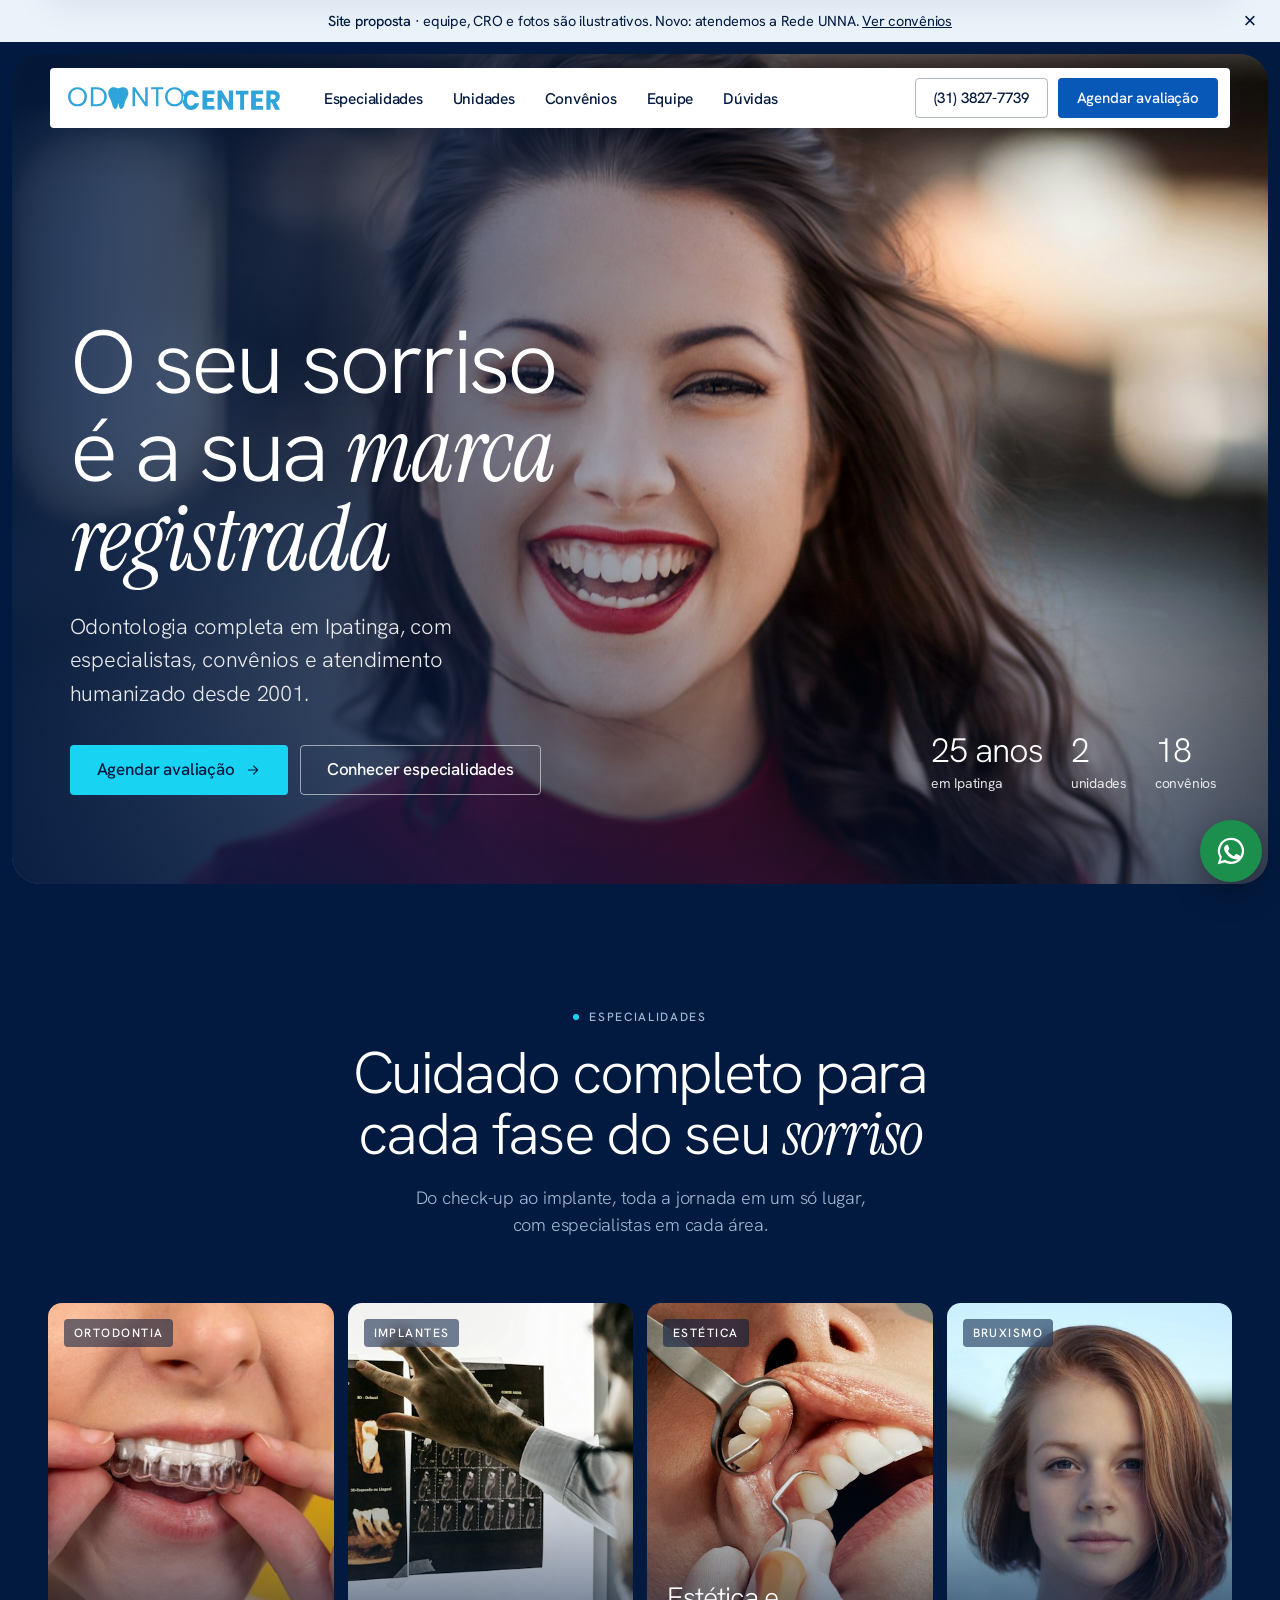
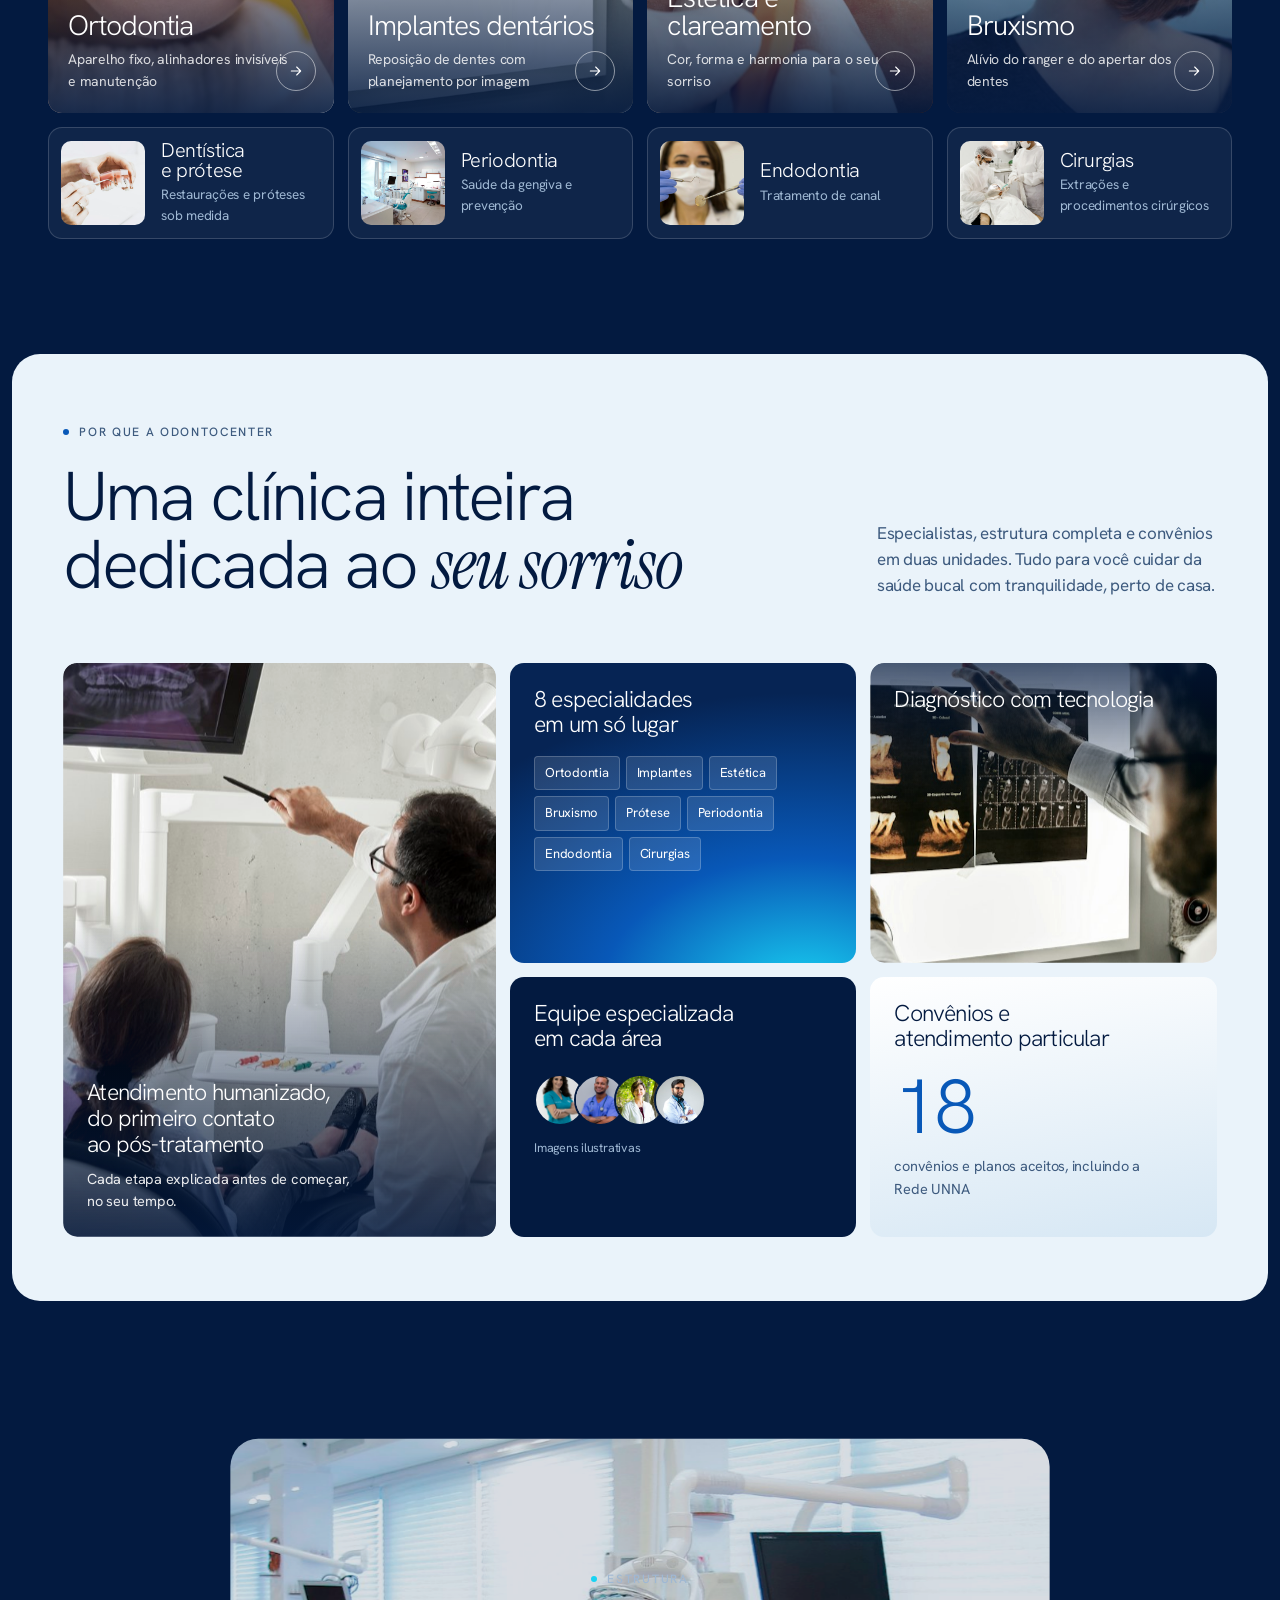
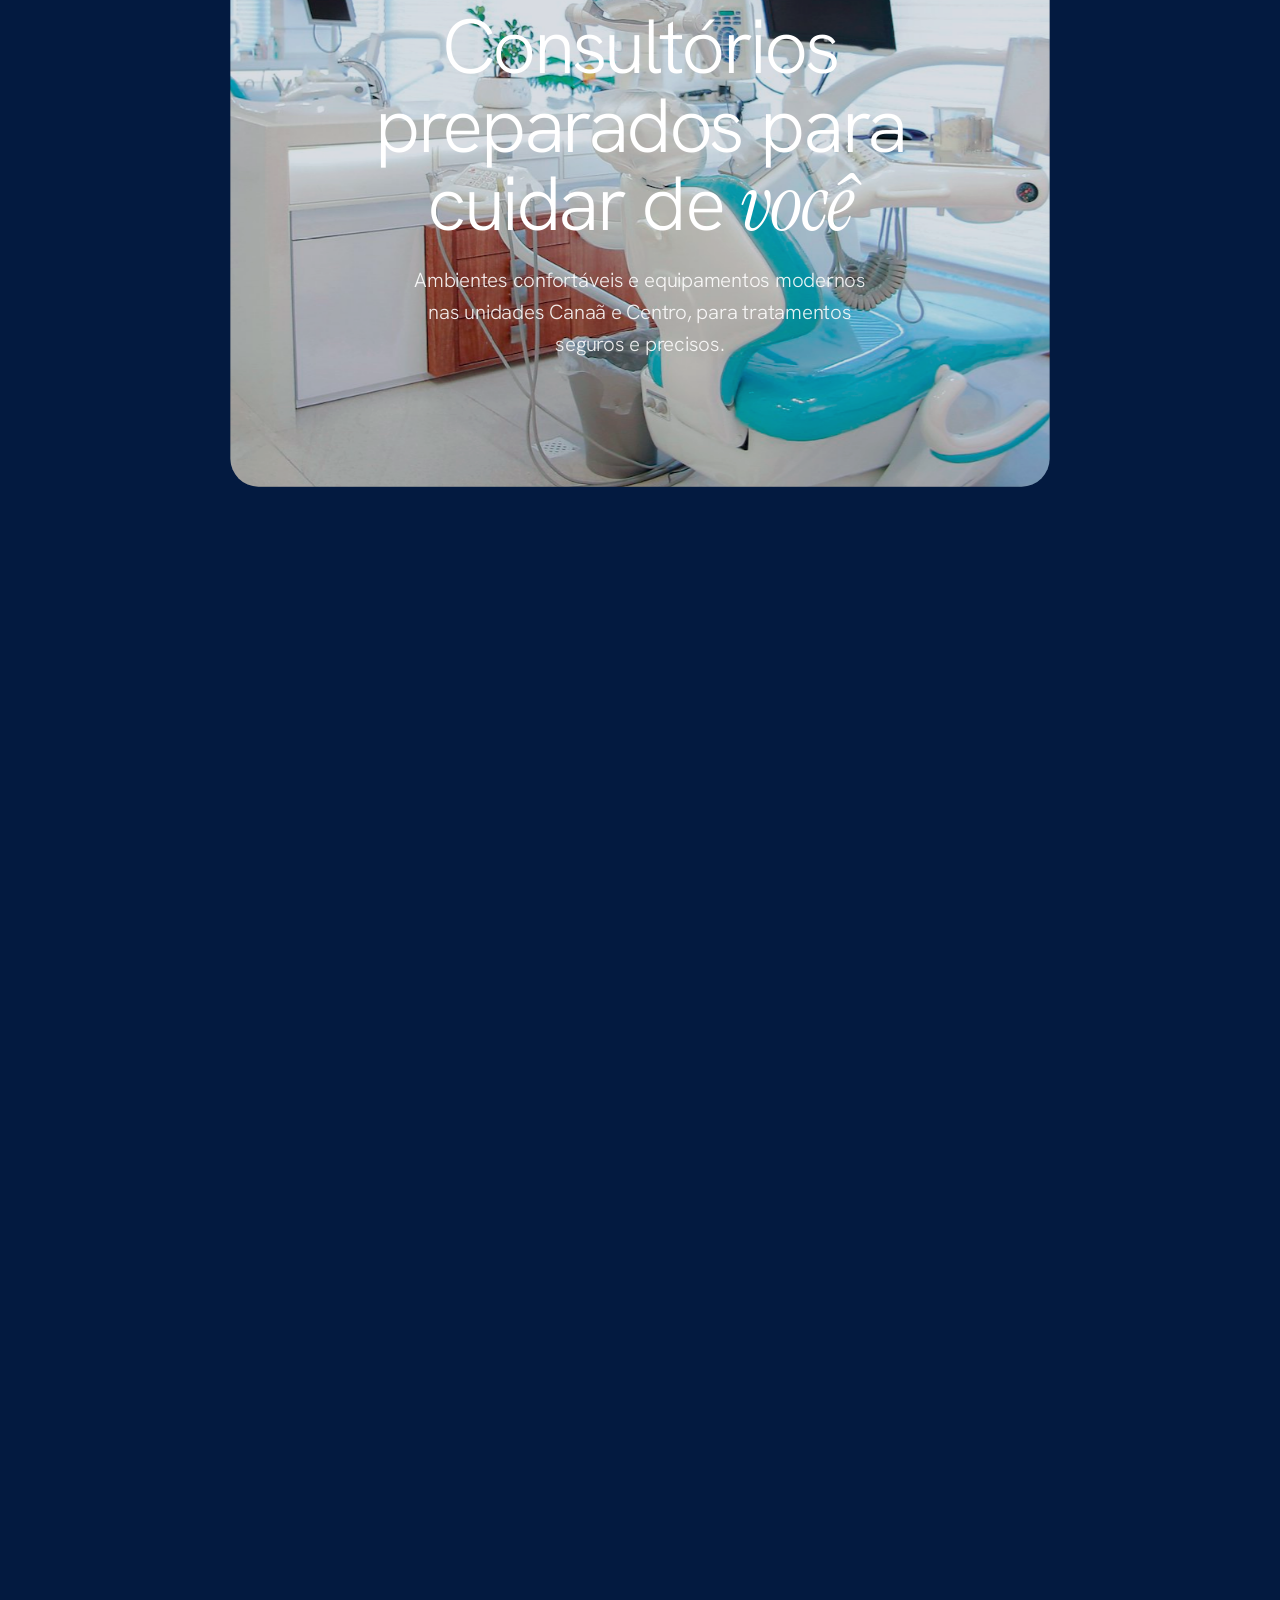
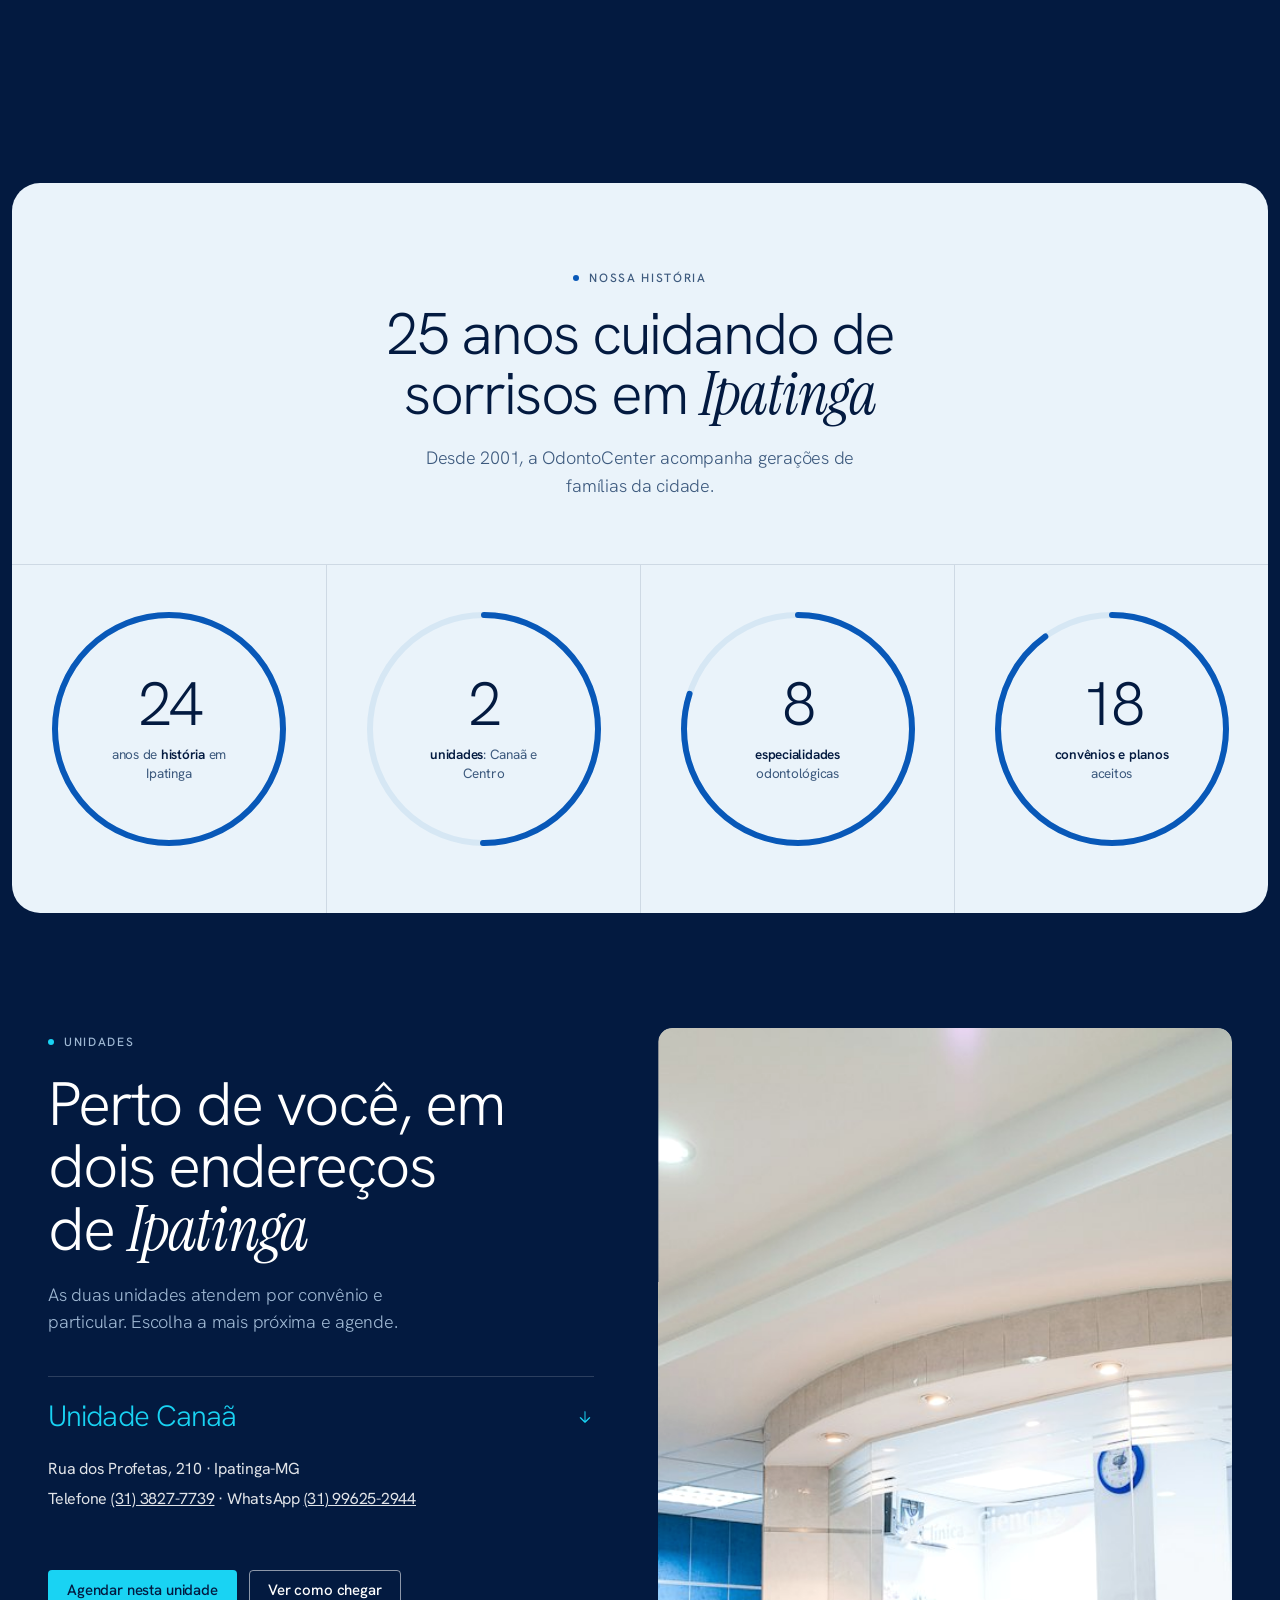
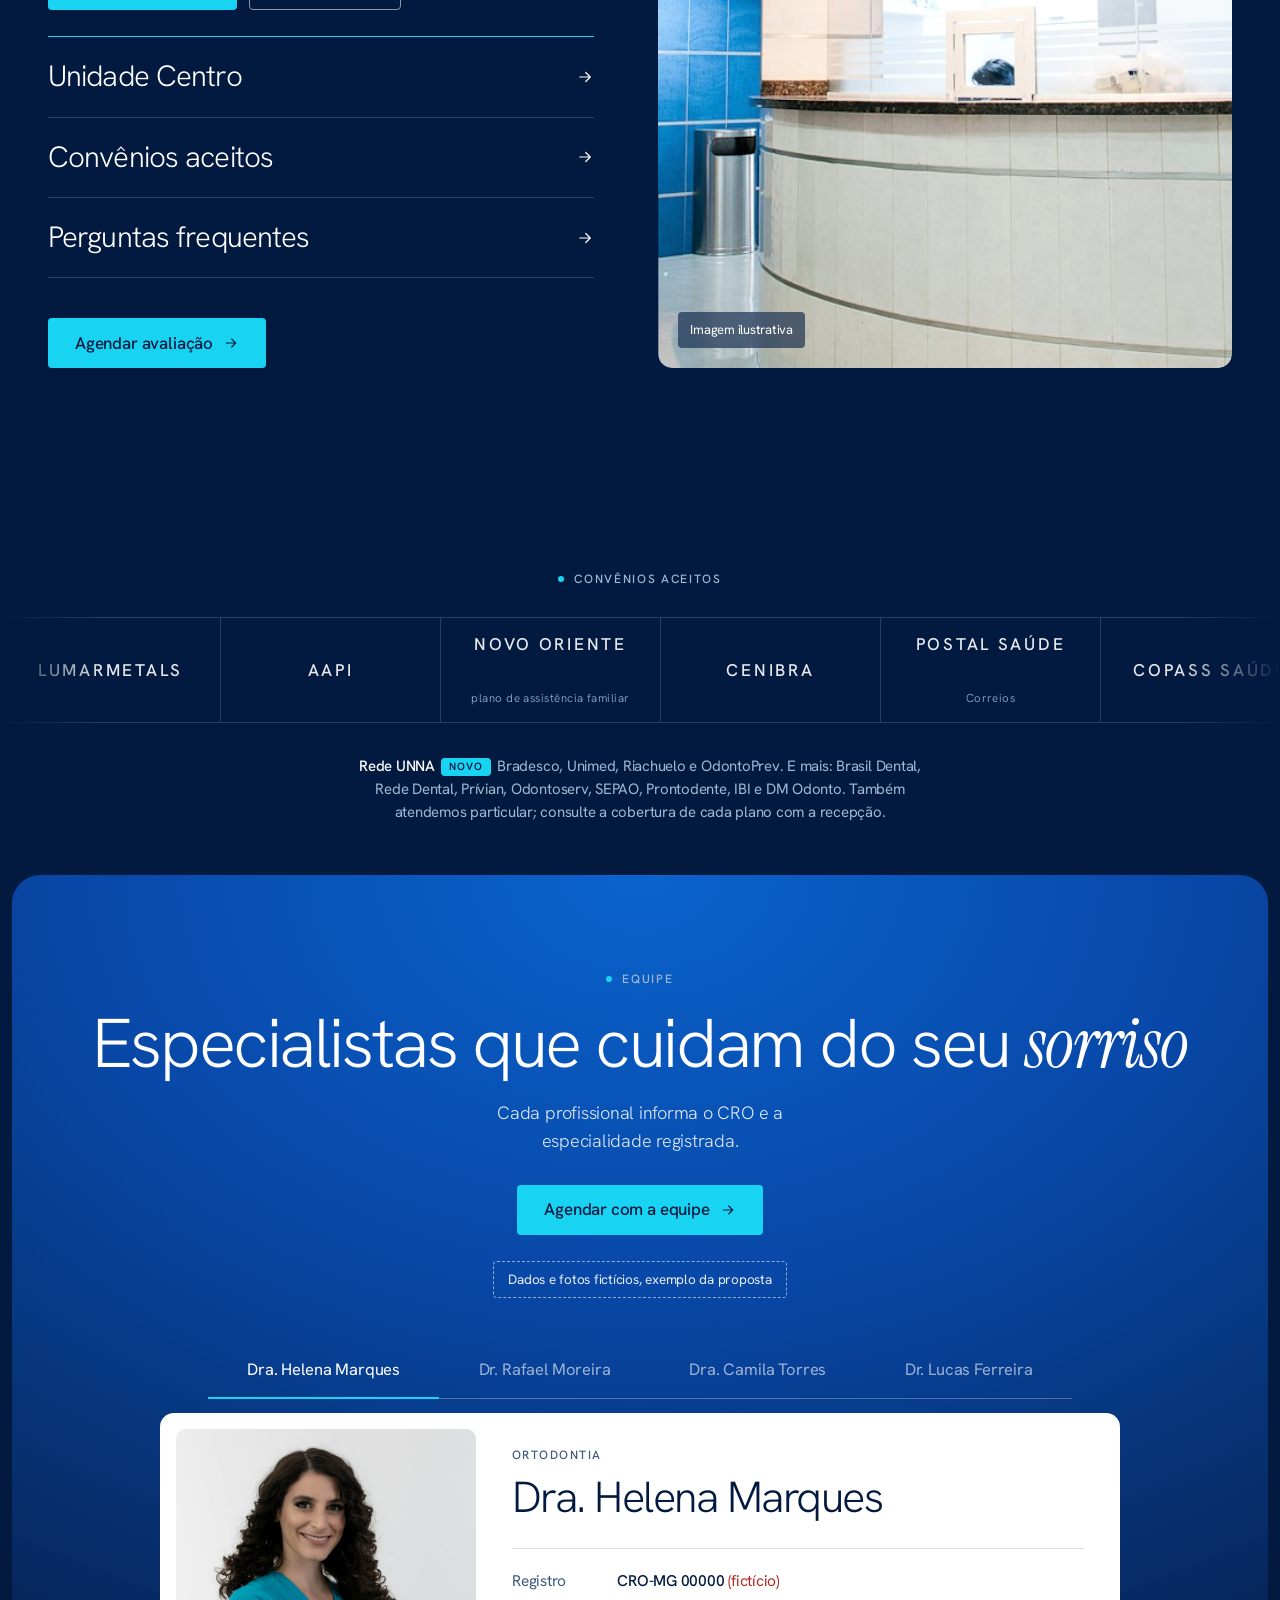
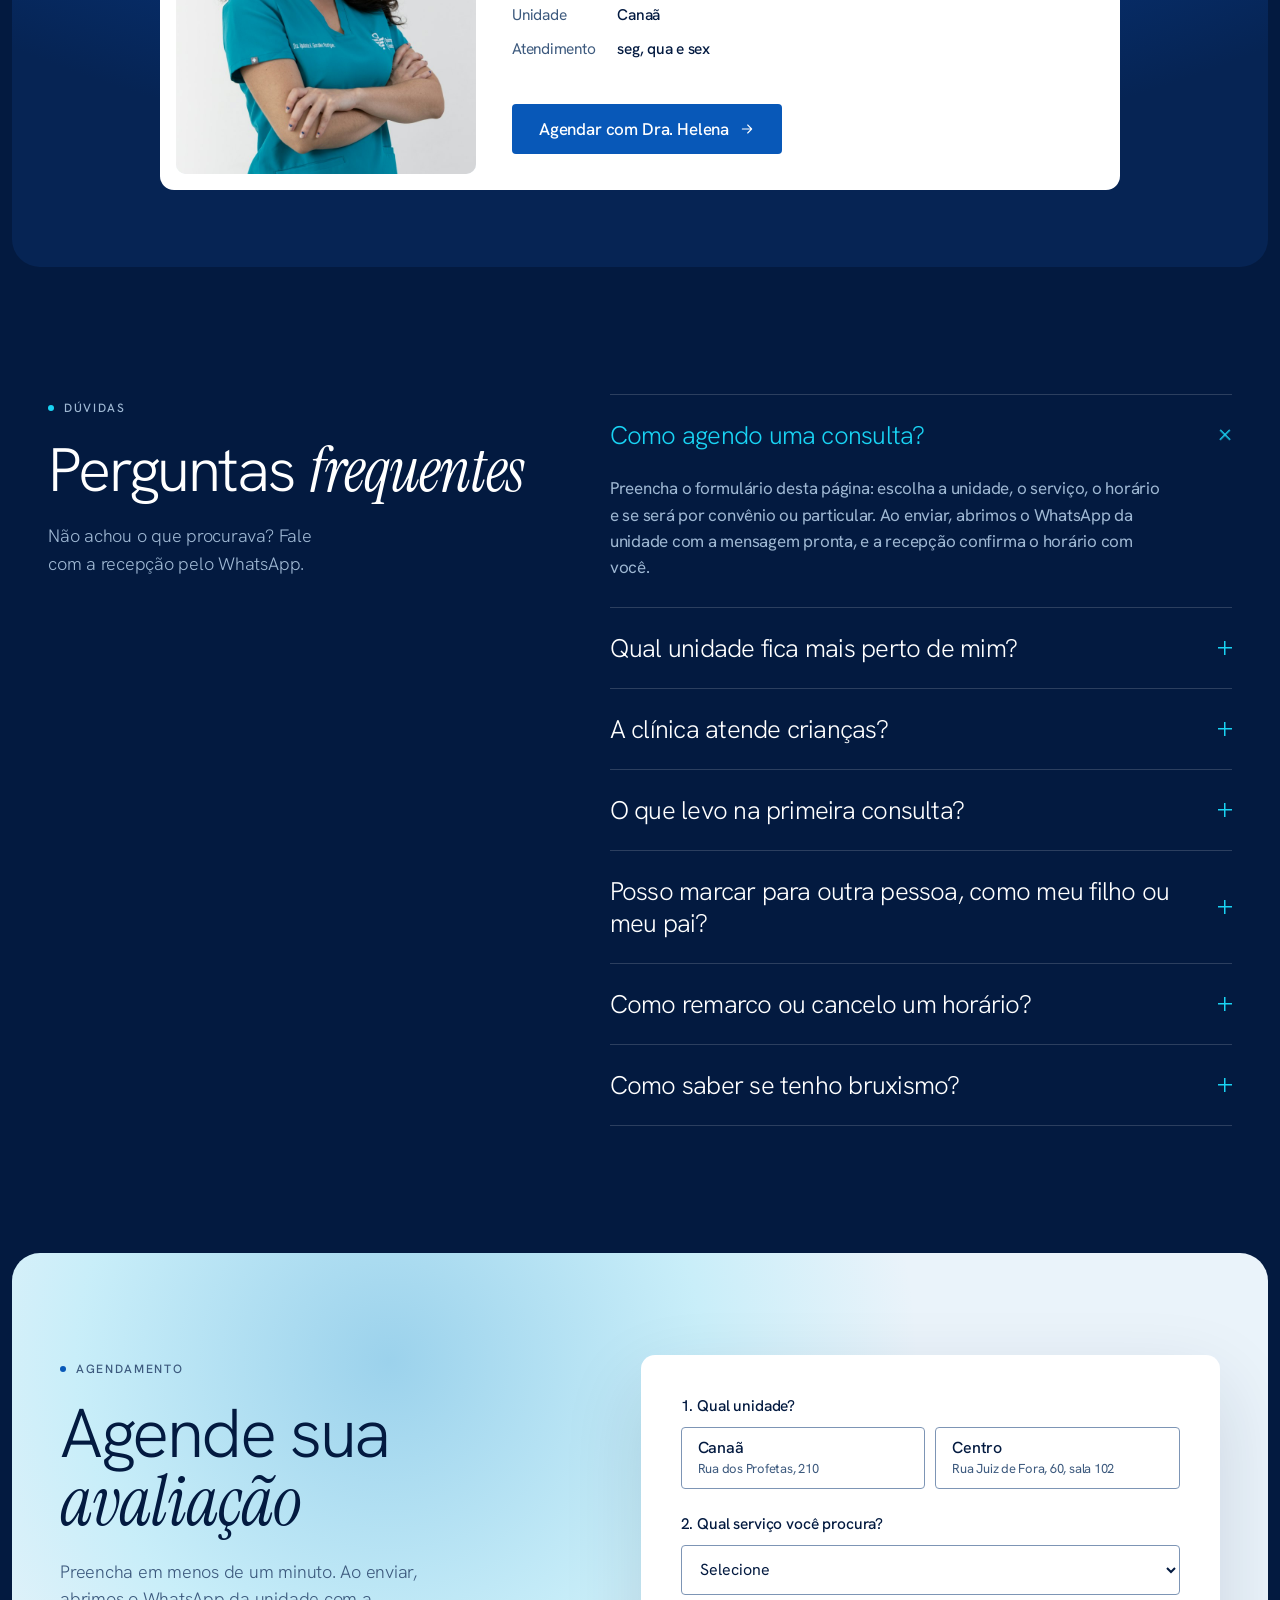
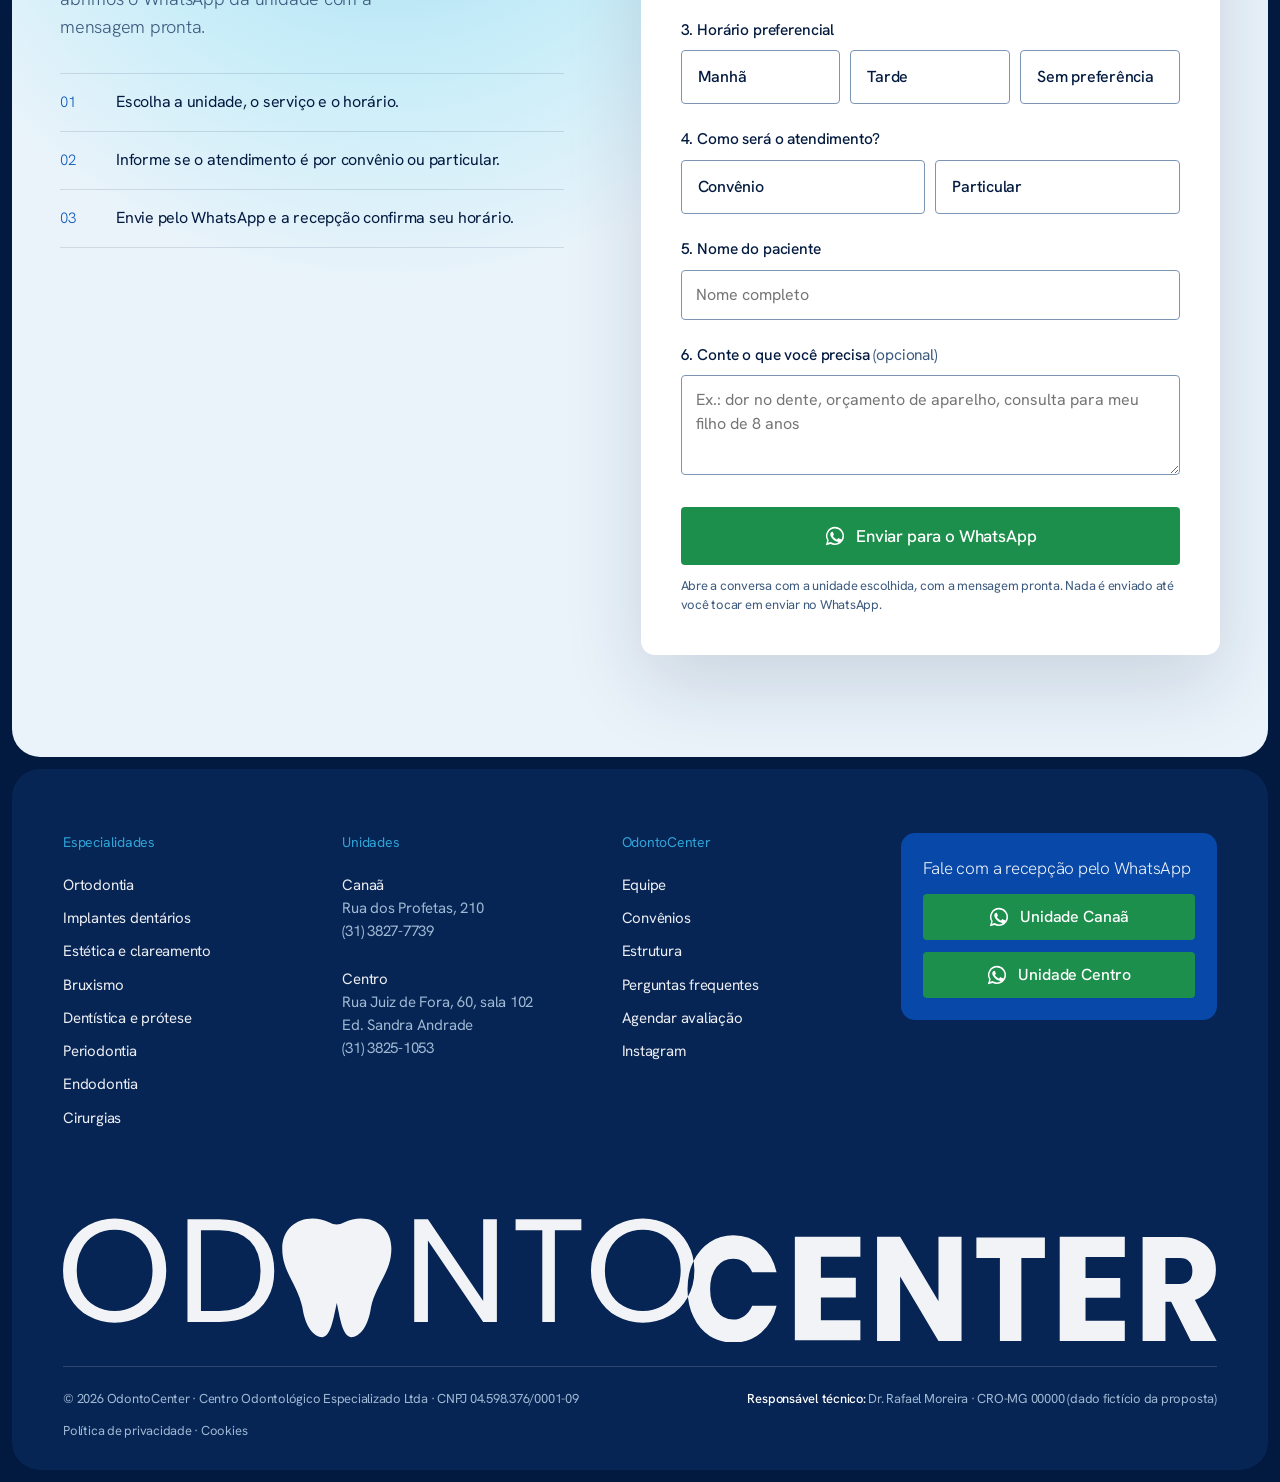
==== commit 1396da62: "Open WhatsApp on the first click from the booking form Co-Authored-By: Claude Opus 5.5 <noreply@anth" ====
--- a/site/index.html
+++ b/site/index.html
@@ -437,8 +437,7 @@
       <div class="conv" id="conv-box" hidden style="margin-top:14px"><label class="lb" for="convenio">Qual convênio?</label><select id="convenio" name="convenio"><option value="">Selecione</option><option value="LumarMetals">LumarMetals</option><option value="AAPI">AAPI</option><option value="Novo Oriente (plano de assistência familiar)">Novo Oriente (plano de assistência familiar)</option><option value="Cenibra">Cenibra</option><option value="Correios – Postal Saúde">Correios – Postal Saúde</option><option value="COPASS Saúde">COPASS Saúde</option><option value="Rede UNNA: Bradesco">Rede UNNA: Bradesco</option><option value="Rede UNNA: Unimed">Rede UNNA: Unimed</option><option value="Rede UNNA: Riachuelo (RCHLO)">Rede UNNA: Riachuelo (RCHLO)</option><option value="Rede UNNA: OdontoPrev">Rede UNNA: OdontoPrev</option><option value="Brasil Dental">Brasil Dental</option><option value="Rede Dental">Rede Dental</option><option value="Prívian">Prívian</option><option value="Odontoserv">Odontoserv</option><option value="SEPAO">SEPAO</option><option value="Prontodente">Prontodente</option><option value="IBI">IBI</option><option value="DM Odonto">DM Odonto</option><option value="Outro convênio">Outro convênio</option></select><p class="err">Escolha o convênio.</p></div></fieldset>
     <div id="f-nome"><label class="lb" for="nome">5. Nome do paciente</label><input type="text" id="nome" name="nome" autocomplete="name" required placeholder="Nome completo"><p class="err">Informe o nome do paciente.</p></div>
     <div><label class="lb" for="desc">6. Conte o que você precisa <span class="opt">(opcional)</span></label><textarea id="desc" name="desc" placeholder="Ex.: dor no dente, orçamento de aparelho, consulta para meu filho de 8 anos"></textarea></div>
-    <div class="submit"><button class="btn btn-wa" type="submit"><svg class="wa" width="22" height="22" viewBox="0 0 24 24" fill="currentColor" aria-hidden="true"><path d="M12.04 2a9.9 9.9 0 0 0-8.5 14.9L2 22l5.25-1.38A9.9 9.9 0 1 0 12.04 2zm0 1.8a8.1 8.1 0 1 1-4.3 14.98l-.3-.18-3.1.82.83-3.02-.2-.31A8.1 8.1 0 0 1 12.04 3.8zM8.6 7.5c-.2 0-.5.07-.76.35-.26.29-1 1-1 2.43s1.03 2.8 1.17 3c.15.2 2.03 3.23 5 4.4 2.47.97 2.97.78 3.5.73.54-.05 1.73-.7 1.97-1.39.25-.68.25-1.27.17-1.4-.07-.12-.27-.2-.56-.34-.3-.15-1.73-.86-2-.96-.26-.1-.46-.15-.65.15-.2.3-.75.95-.92 1.15-.17.2-.34.22-.63.07-.3-.15-1.24-.46-2.37-1.46-.88-.78-1.47-1.75-1.64-2.05-.17-.3-.02-.46.13-.6.13-.14.3-.35.44-.52.15-.17.2-.3.3-.5.1-.2.05-.37-.02-.52-.08-.15-.65-1.6-.9-2.18-.23-.56-.47-.48-.65-.49z"/></svg> Enviar para o WhatsApp</button><p>Você será levado ao WhatsApp da unidade escolhida. Nada é enviado até você tocar em enviar lá.</p></div>
-    <div class="sent" id="sent" role="status" aria-live="polite"><h3>Mensagem pronta</h3><pre id="msg-prev"></pre><p style="font-size:14px;color:var(--ink-soft)">Se o WhatsApp não abriu sozinho, use o botão abaixo.</p><a class="btn btn-b" id="open-wa" href="#" target="_blank" rel="noopener"><svg class="wa" width="22" height="22" viewBox="0 0 24 24" fill="currentColor" aria-hidden="true"><path d="M12.04 2a9.9 9.9 0 0 0-8.5 14.9L2 22l5.25-1.38A9.9 9.9 0 1 0 12.04 2zm0 1.8a8.1 8.1 0 1 1-4.3 14.98l-.3-.18-3.1.82.83-3.02-.2-.31A8.1 8.1 0 0 1 12.04 3.8zM8.6 7.5c-.2 0-.5.07-.76.35-.26.29-1 1-1 2.43s1.03 2.8 1.17 3c.15.2 2.03 3.23 5 4.4 2.47.97 2.97.78 3.5.73.54-.05 1.73-.7 1.97-1.39.25-.68.25-1.27.17-1.4-.07-.12-.27-.2-.56-.34-.3-.15-1.73-.86-2-.96-.26-.1-.46-.15-.65.15-.2.3-.75.95-.92 1.15-.17.2-.34.22-.63.07-.3-.15-1.24-.46-2.37-1.46-.88-.78-1.47-1.75-1.64-2.05-.17-.3-.02-.46.13-.6.13-.14.3-.35.44-.52.15-.17.2-.3.3-.5.1-.2.05-.37-.02-.52-.08-.15-.65-1.6-.9-2.18-.23-.56-.47-.48-.65-.49z"/></svg> Abrir conversa no WhatsApp</a></div>
+    <div class="submit"><a class="btn btn-wa" id="send" href="#agendar" target="_blank" rel="noopener" role="button"><svg class="wa" width="22" height="22" viewBox="0 0 24 24" fill="currentColor" aria-hidden="true"><path d="M12.04 2a9.9 9.9 0 0 0-8.5 14.9L2 22l5.25-1.38A9.9 9.9 0 1 0 12.04 2zm0 1.8a8.1 8.1 0 1 1-4.3 14.98l-.3-.18-3.1.82.83-3.02-.2-.31A8.1 8.1 0 0 1 12.04 3.8zM8.6 7.5c-.2 0-.5.07-.76.35-.26.29-1 1-1 2.43s1.03 2.8 1.17 3c.15.2 2.03 3.23 5 4.4 2.47.97 2.97.78 3.5.73.54-.05 1.73-.7 1.97-1.39.25-.68.25-1.27.17-1.4-.07-.12-.27-.2-.56-.34-.3-.15-1.73-.86-2-.96-.26-.1-.46-.15-.65.15-.2.3-.75.95-.92 1.15-.17.2-.34.22-.63.07-.3-.15-1.24-.46-2.37-1.46-.88-.78-1.47-1.75-1.64-2.05-.17-.3-.02-.46.13-.6.13-.14.3-.35.44-.52.15-.17.2-.3.3-.5.1-.2.05-.37-.02-.52-.08-.15-.65-1.6-.9-2.18-.23-.56-.47-.48-.65-.49z"/></svg> Enviar para o WhatsApp</a><p>Abre a conversa com a unidade escolhida, com a mensagem pronta. Nada é enviado até você tocar em enviar no WhatsApp.</p></div>
   </form>
 </div></div></section>
 </main>
@@ -506,19 +505,22 @@
   $$('input[name=tipo]').forEach(function(r){r.addEventListener('change',function(){$('#conv-box').hidden=(r.value!=='Convênio'||!r.checked);clear($('#f-tipo'))})});
   $$('input,select',form).forEach(function(i){i.addEventListener('change',function(){clear(i.closest('fieldset,#f-serv,#f-nome,.conv'))});i.addEventListener('input',function(){clear(i.closest('#f-nome'))})});
   function val(n){var c=$('input[name='+n+']:checked');return c?c.value:''}
-  form.addEventListener('submit',function(e){
-    e.preventDefault();
+  // O botão é um link real: o navegador abre o WhatsApp no primeiro clique, sem janela bloqueada nem segundo botão.
+  var send=$('#send');
+  function build(mark){
     var unit=val('unidade'),serv=$('#servico').value,hor=val('horario'),tipo=val('tipo'),conv=$('#convenio').value,nome=$('#nome').value.trim(),desc=$('#desc').value.trim(),bad=[];
-    function chk(ok,el){if(!ok){el.classList.add('invalid');bad.push(el)}else clear(el)}
+    function chk(ok,el){if(!ok){bad.push(el);if(mark)el.classList.add('invalid')}else clear(el)}
     chk(!!unit,$('#f-unit'));chk(!!serv,$('#f-serv'));chk(!!hor,$('#f-hor'));chk(!!tipo,$('#f-tipo'));
-    chk(tipo!=='Convênio'||!!conv,$('.conv'));if(tipo==='Convênio'&&!conv){$('#f-tipo').classList.add('invalid')}
+    chk(tipo!=='Convênio'||!!conv,$('.conv'));if(mark&&tipo==='Convênio'&&!conv){$('#f-tipo').classList.add('invalid')}
     chk(nome.length>1,$('#f-nome'));
-    if(bad.length){var f=bad[0];f.scrollIntoView({block:'center'});var fe=$('input,select',f);if(fe)fe.focus({preventScroll:true});return}
+    if(bad.length)return {bad:bad};
     var tx='Olá! Vim pelo site da OdontoCenter e gostaria de agendar.\n\n*Unidade:* '+UNITS[unit].nome+'\n*Serviço:* '+serv+'\n*Horário preferencial:* '+hor+'\n*Atendimento:* '+(tipo==='Convênio'?'Convênio ('+conv+')':'Particular')+'\n*Paciente:* '+nome+(desc?'\n*Observações:* '+desc:'')+'\n\nPodem confirmar um horário? Obrigado!';
-    var url=wa(unit,tx);$('#msg-prev').textContent=tx.replace(/\*/g,'');$('#open-wa').href=url;$('#sent').classList.add('show');
-    var w=null;try{w=window.open(url,'_blank')}catch(_){}if(w){try{w.opener=null}catch(_){}}
-    $('#sent').scrollIntoView({block:'nearest'});
-  });
+    return {url:wa(unit,tx)};
+  }
+  function sync(){var r=build(false);send.href=r.url||'#agendar'}
+  form.addEventListener('input',sync);form.addEventListener('change',sync);
+  send.addEventListener('click',function(e){var r=build(true);if(r.bad){e.preventDefault();var f=r.bad[0];f.scrollIntoView({block:'center'});var fe=$('input,select',f);if(fe)fe.focus({preventScroll:true});return}send.href=r.url});
+  form.addEventListener('submit',function(e){e.preventDefault();send.click()});
   // ---------- aviso, unidades, abas, WhatsApp flutuante
   $('#announce-x').addEventListener('click',function(){$('#announce').hidden=true});
   var photos=$$('.photos img');
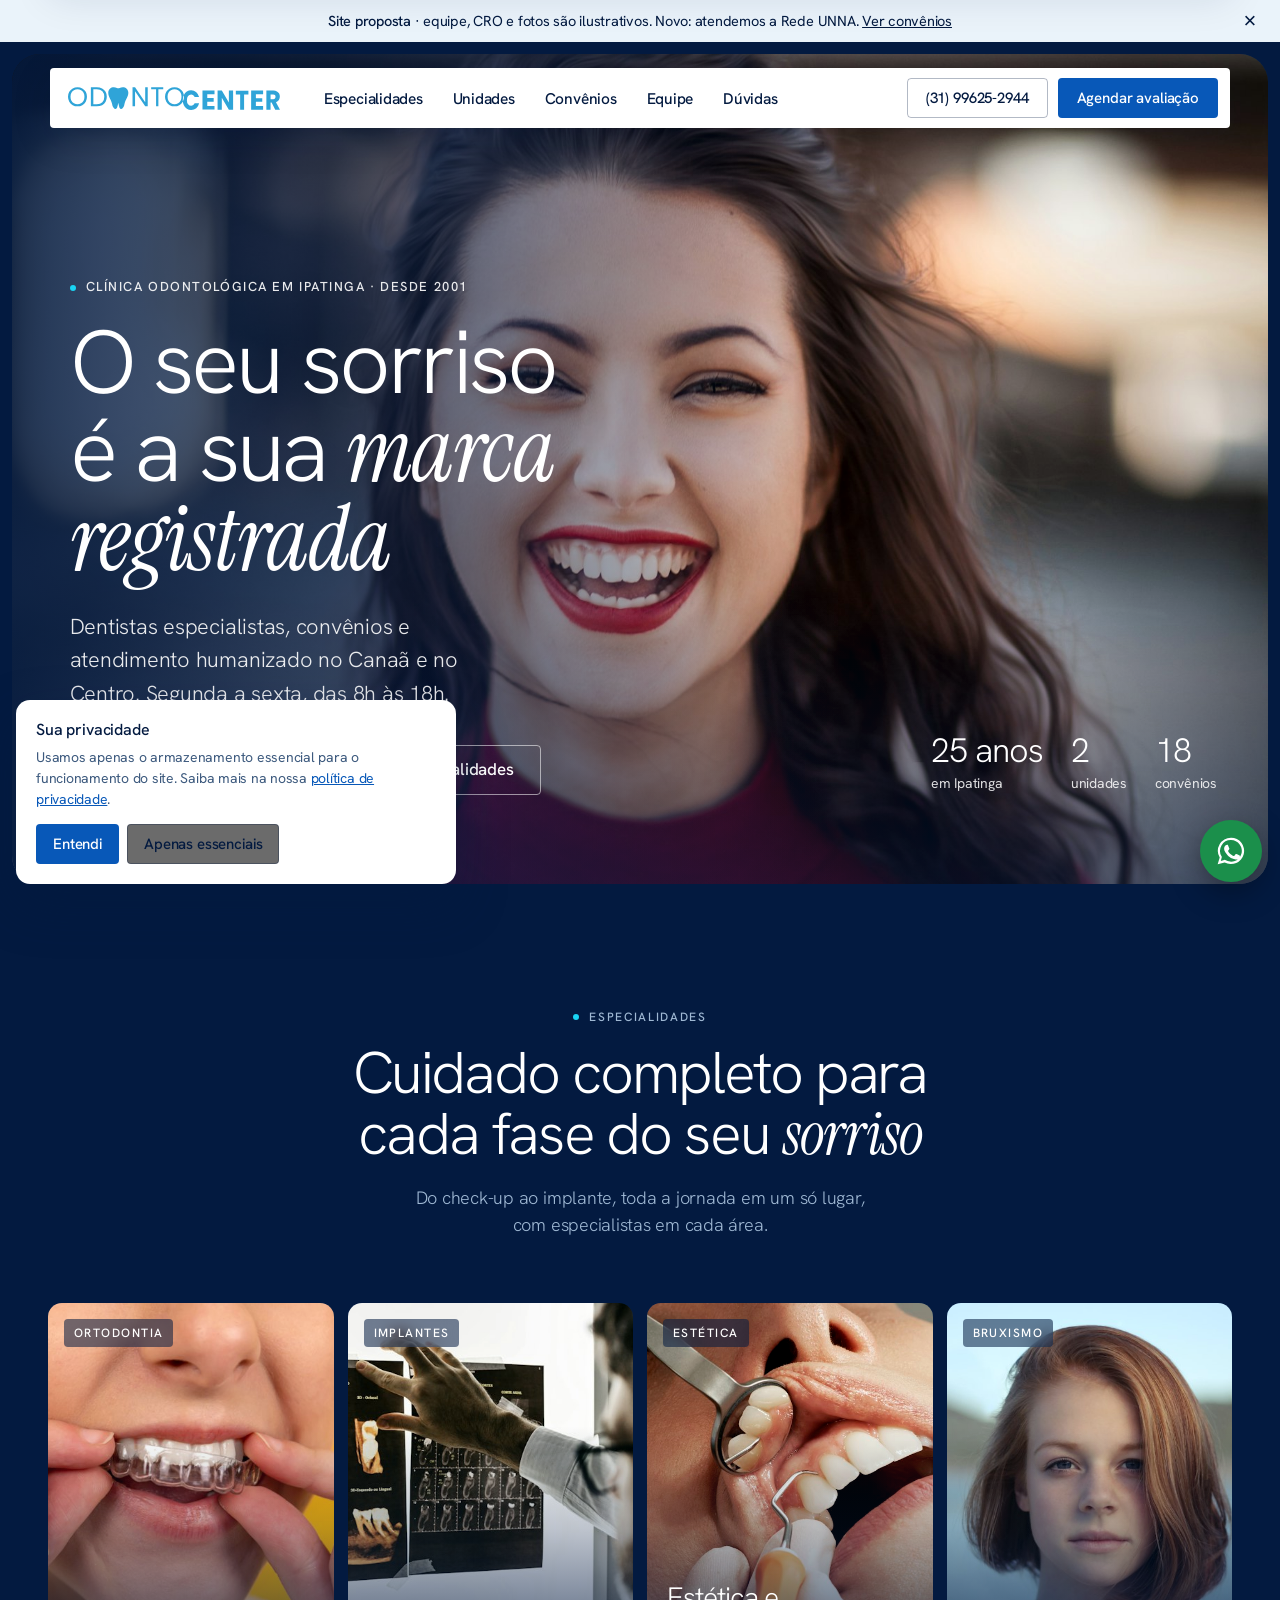
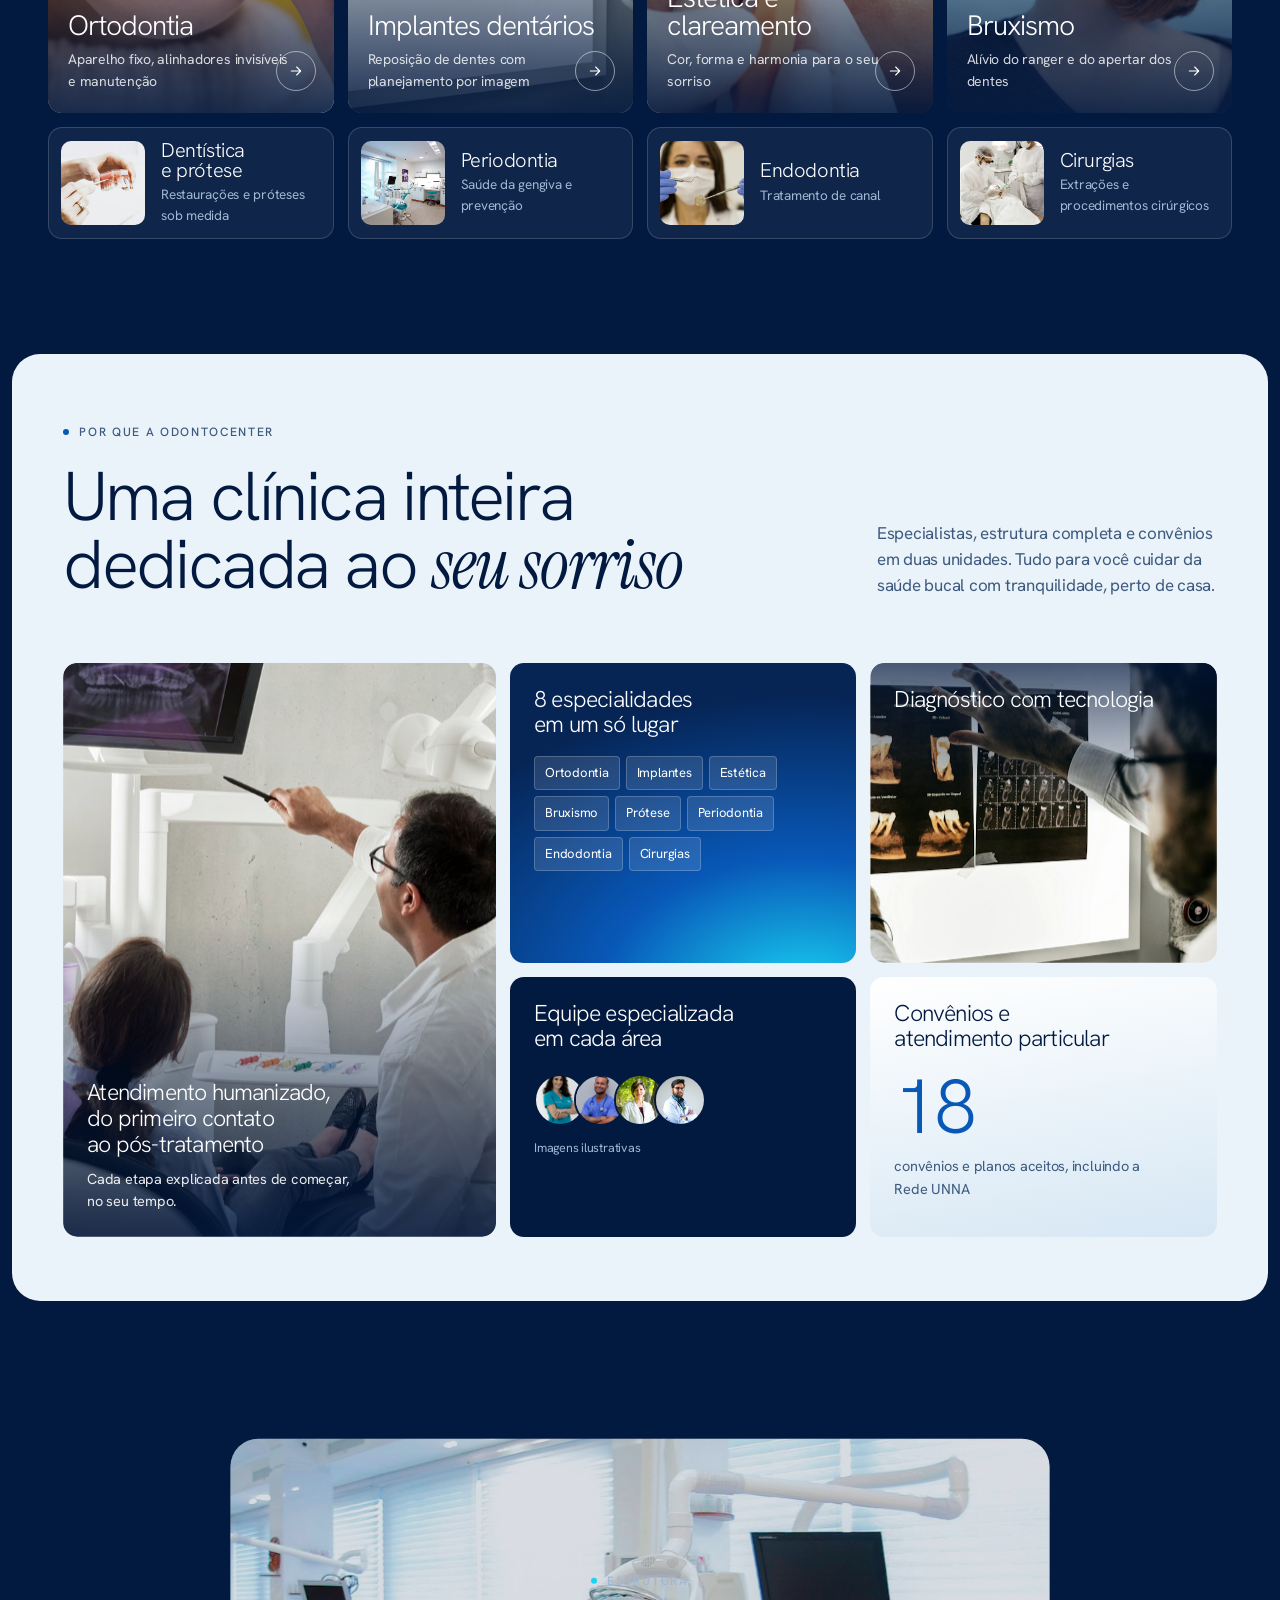
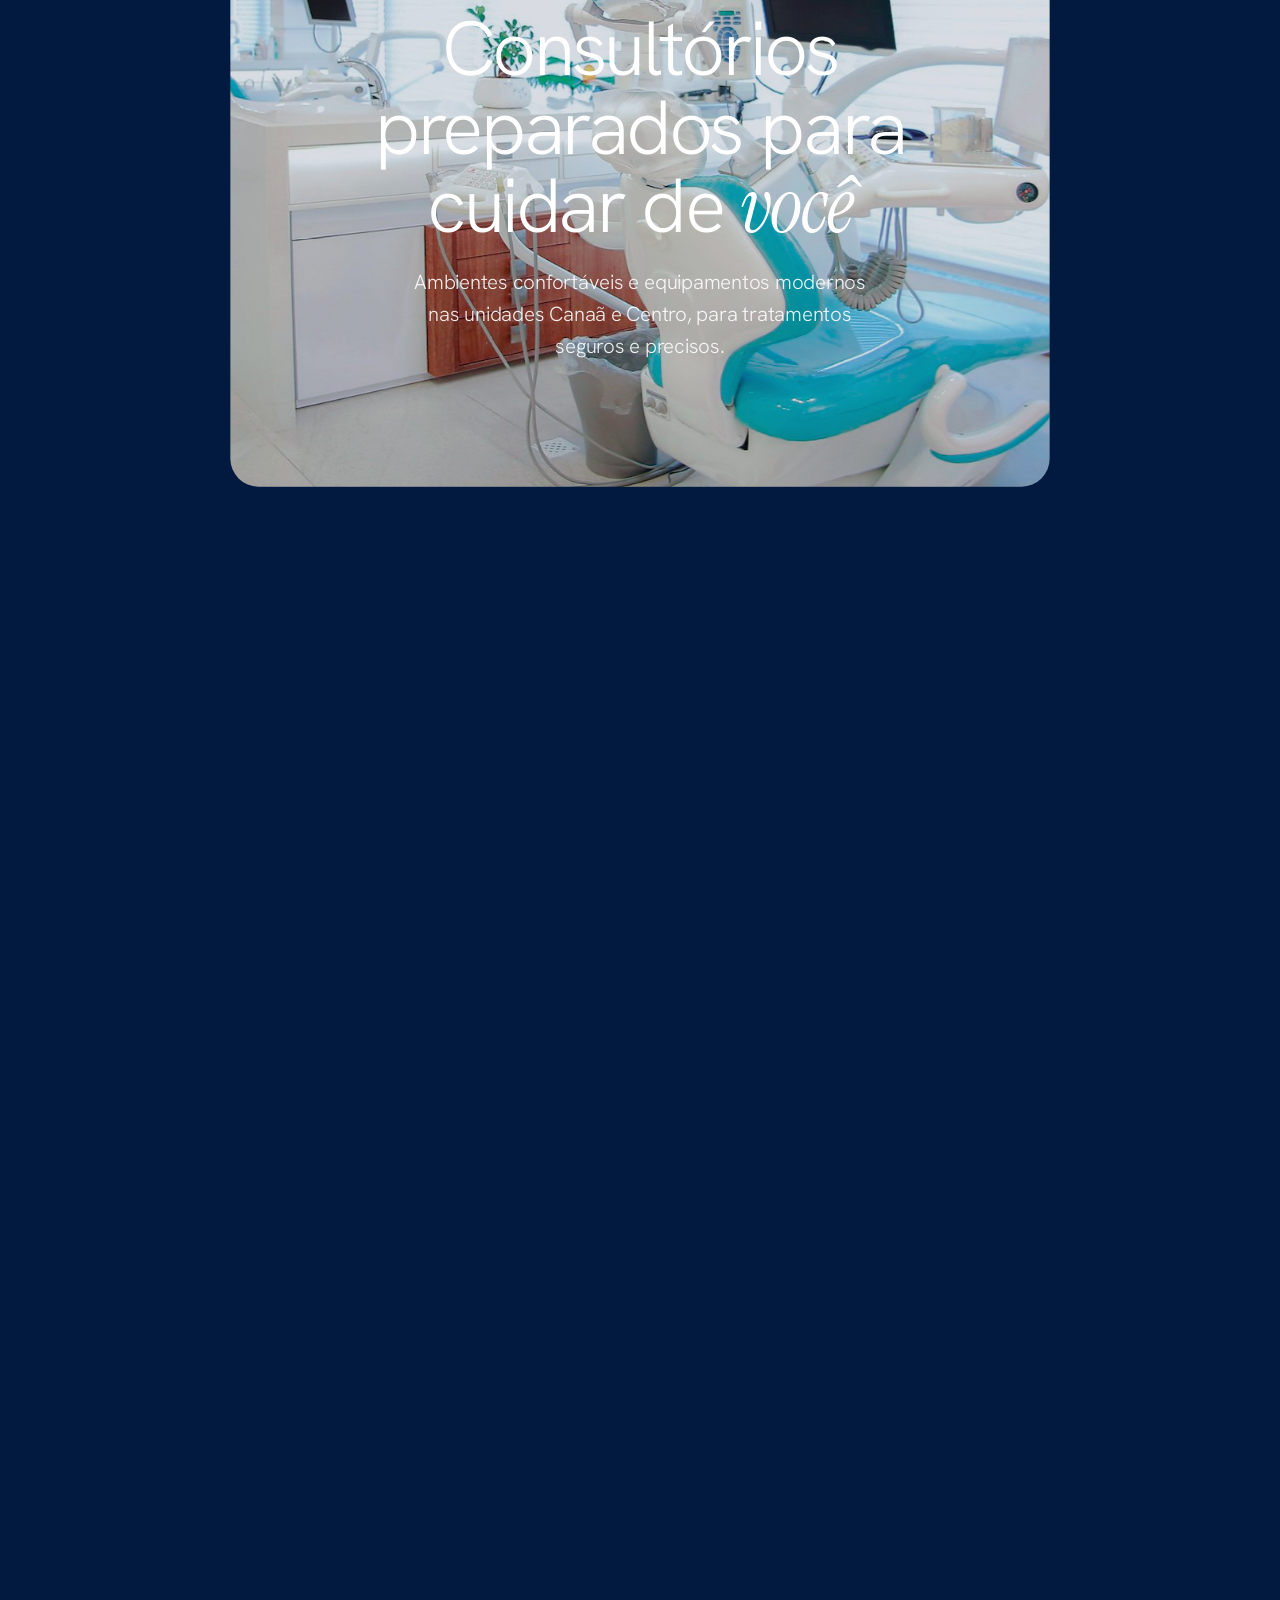
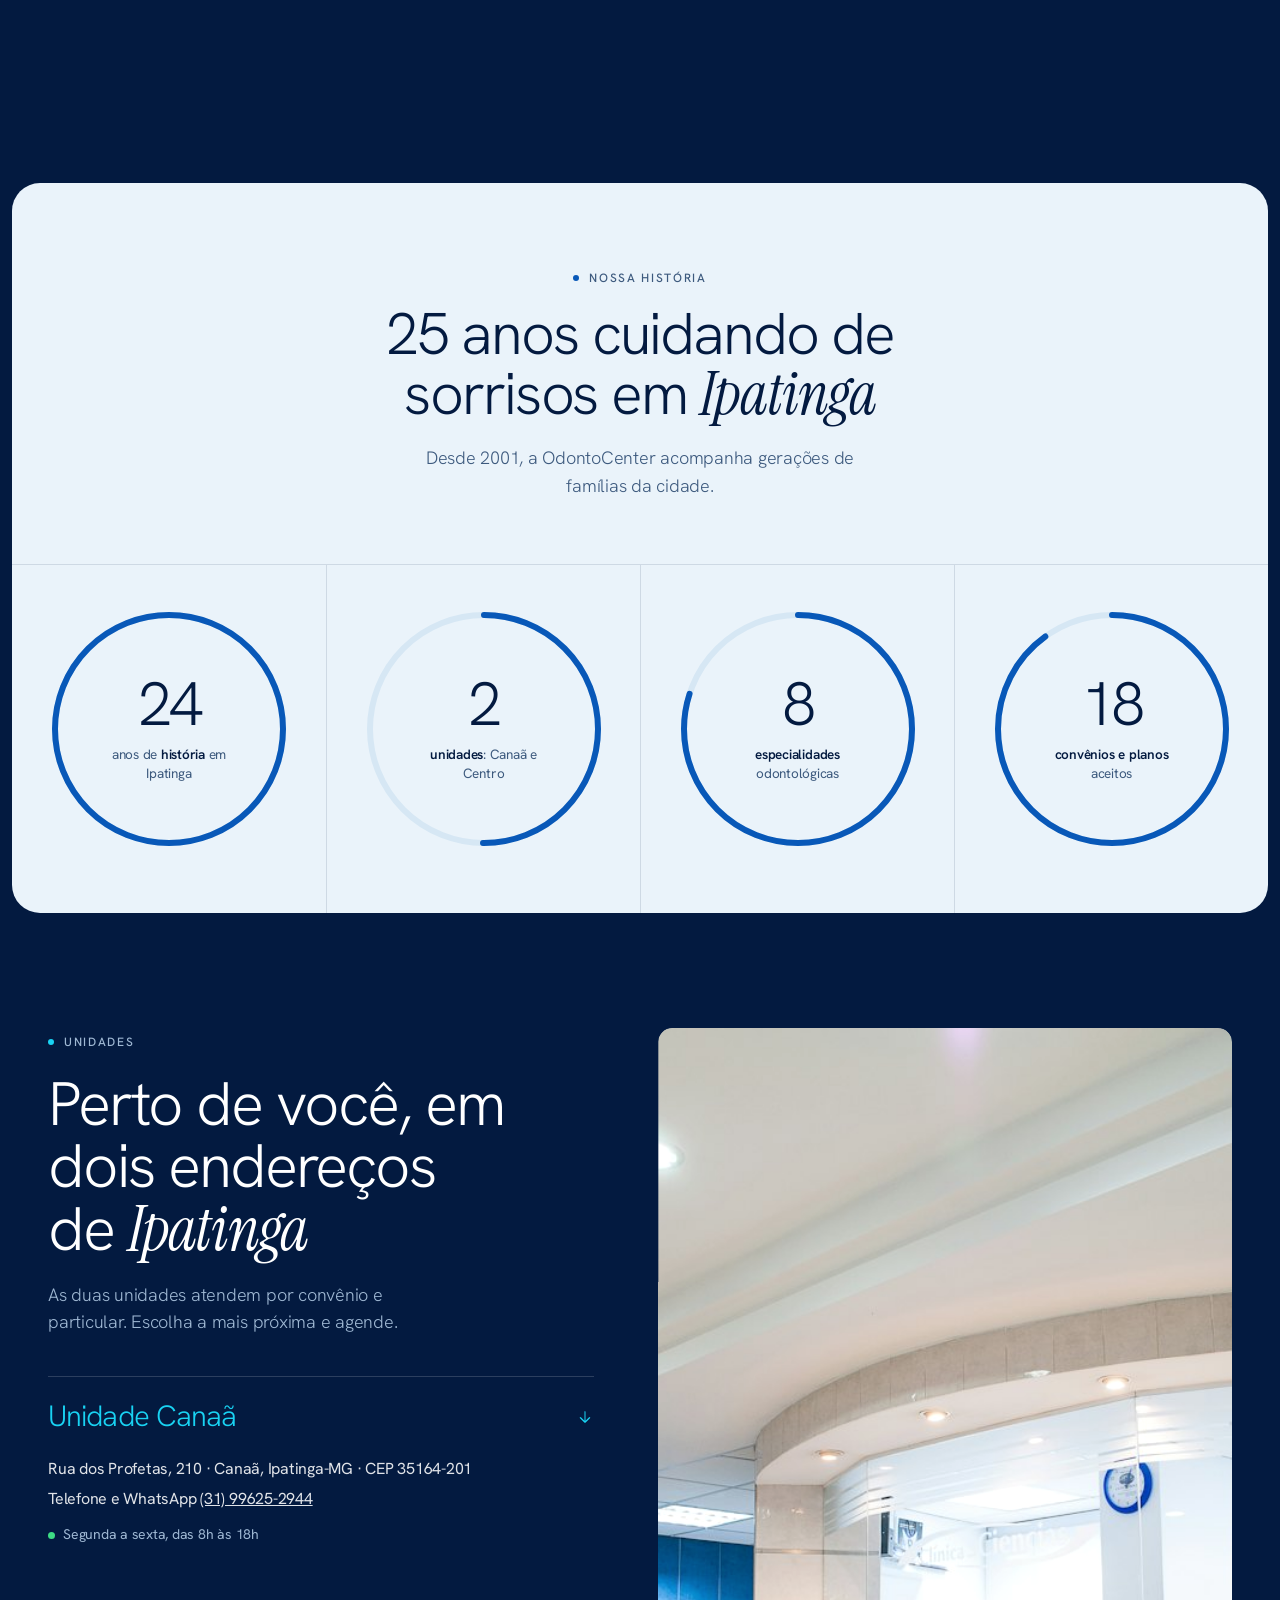
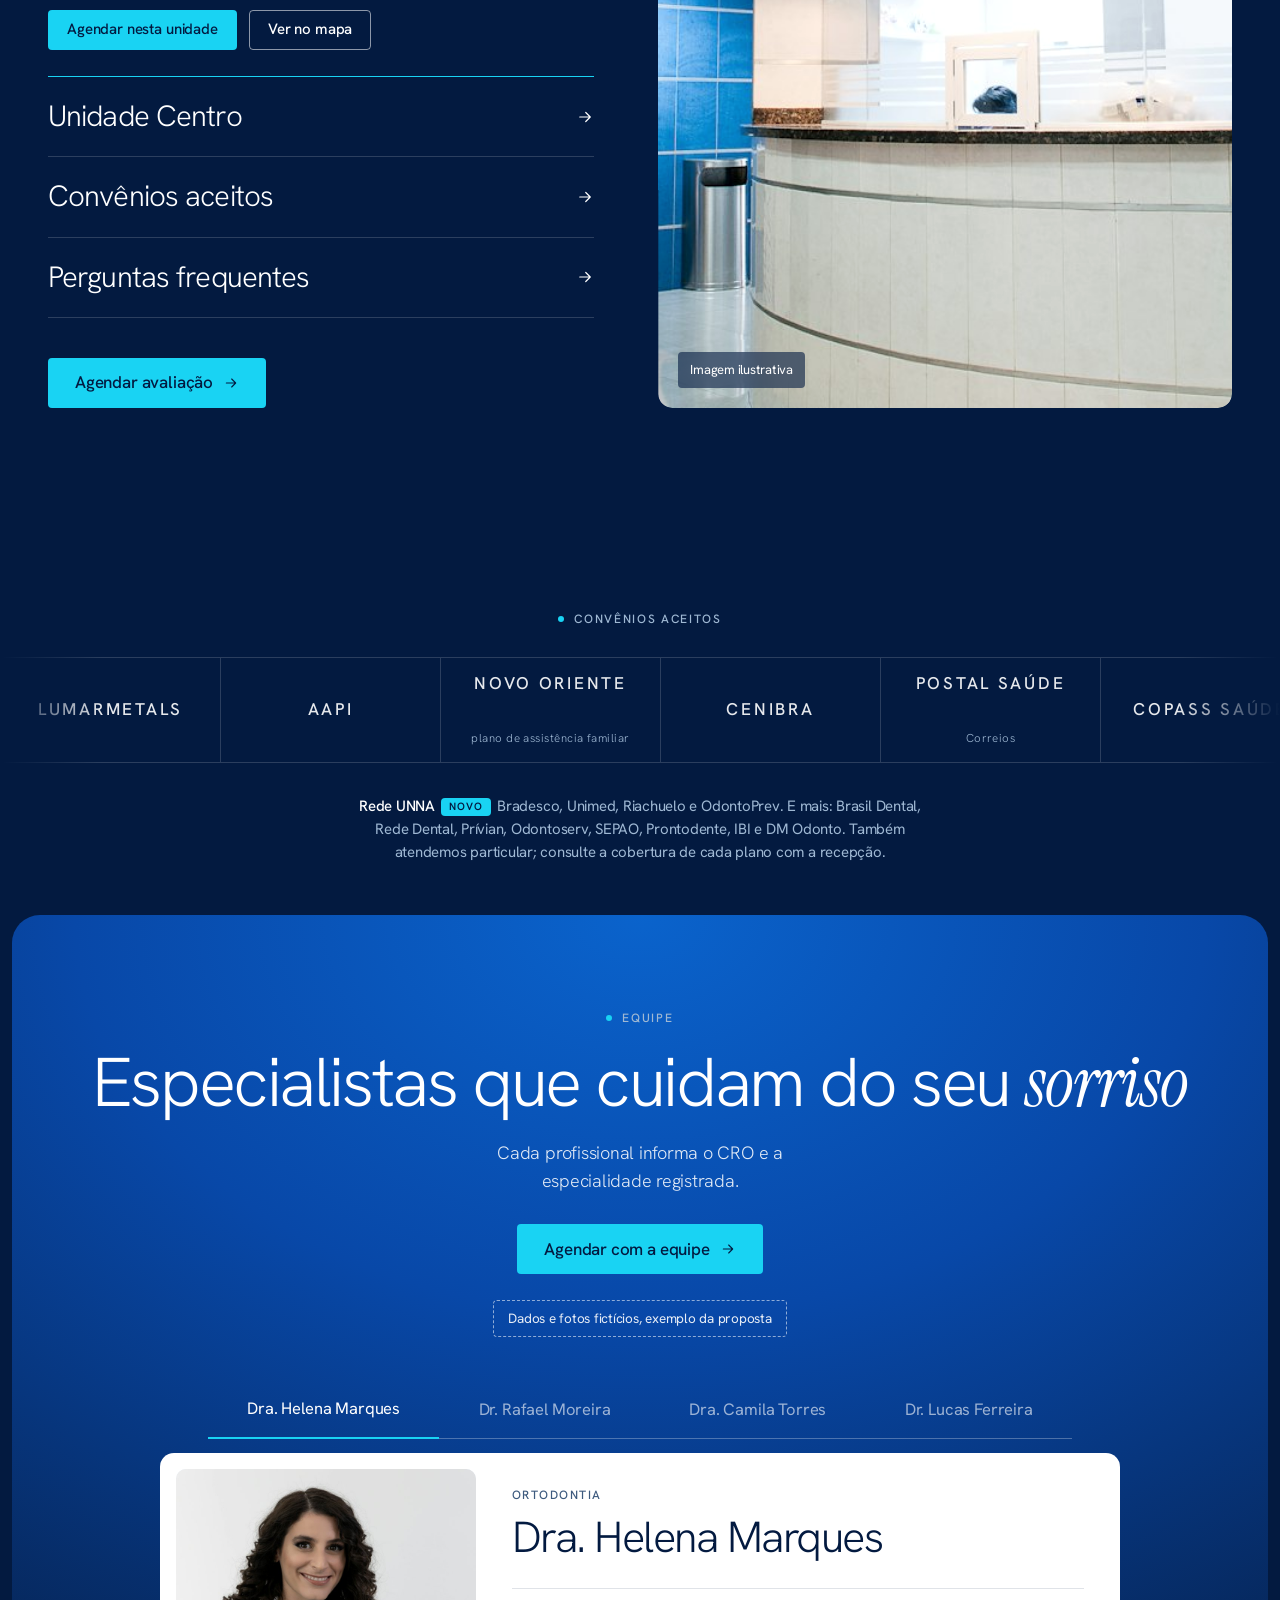
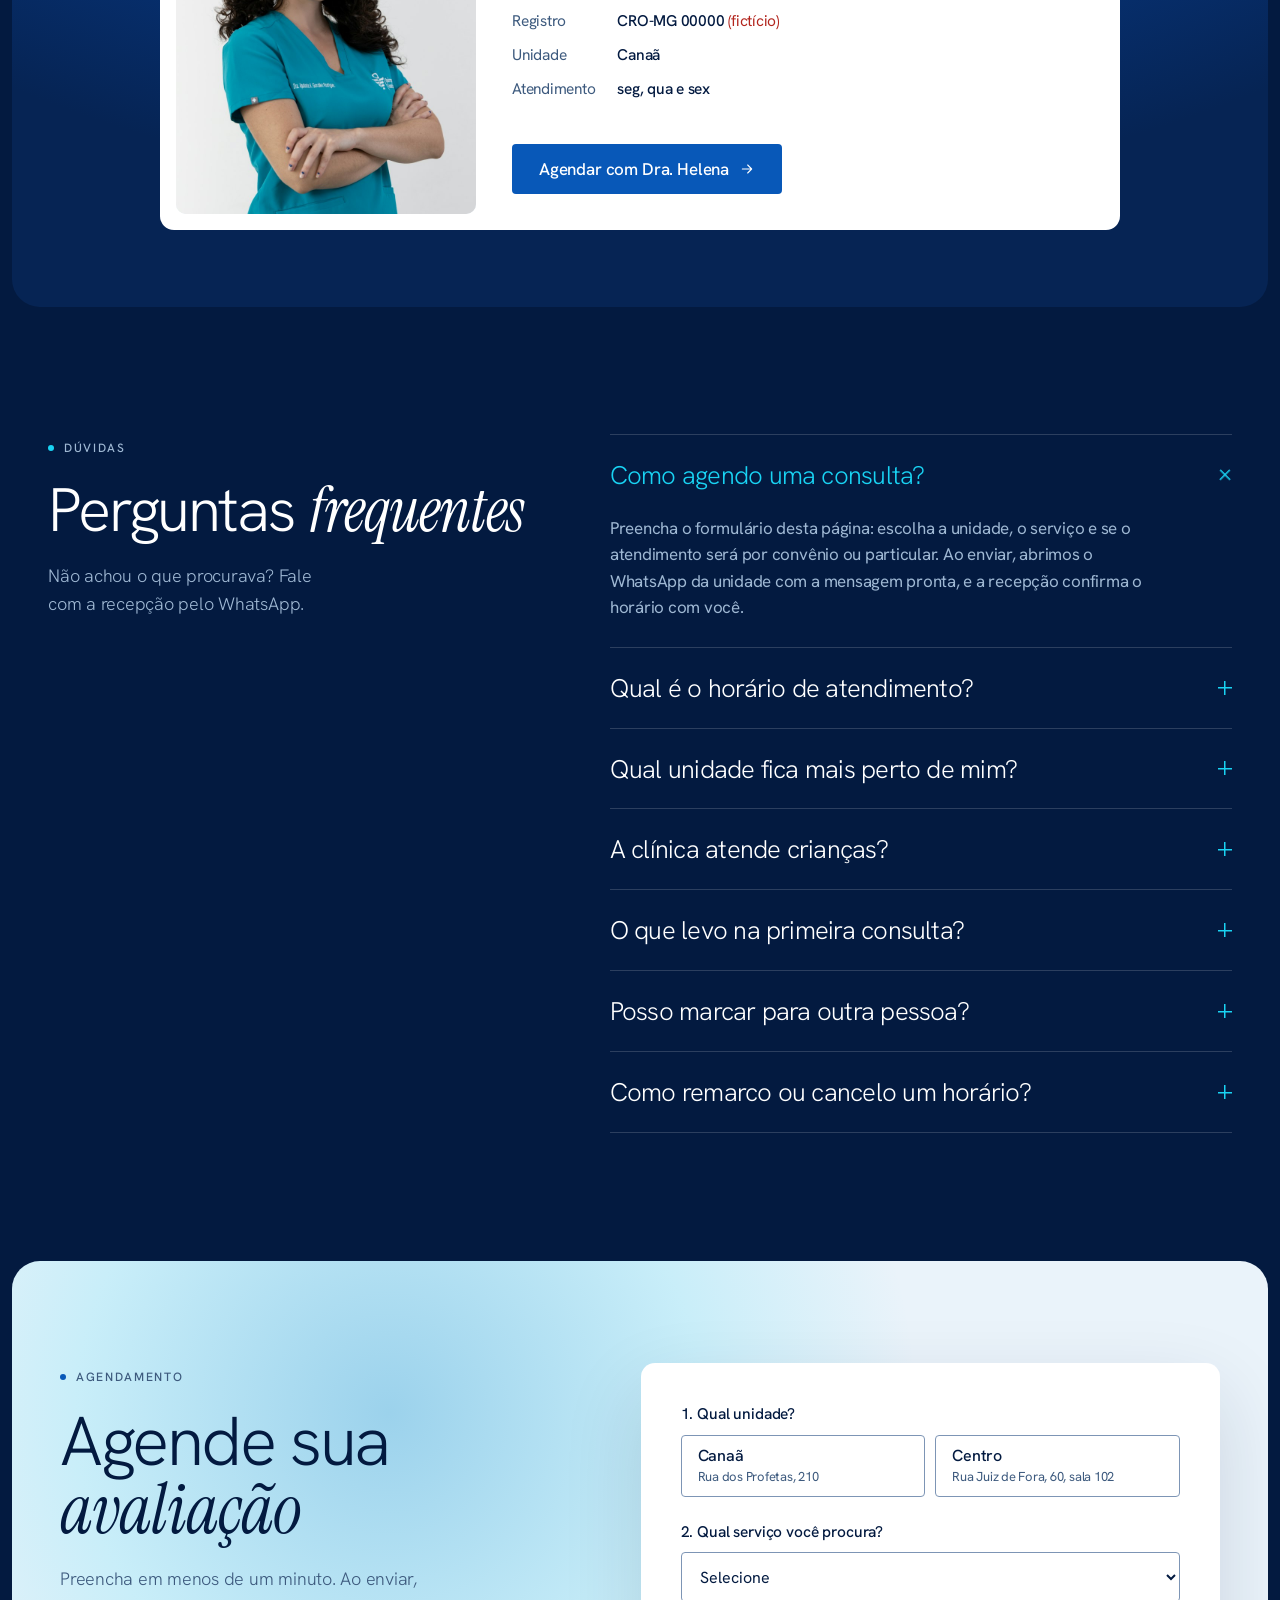
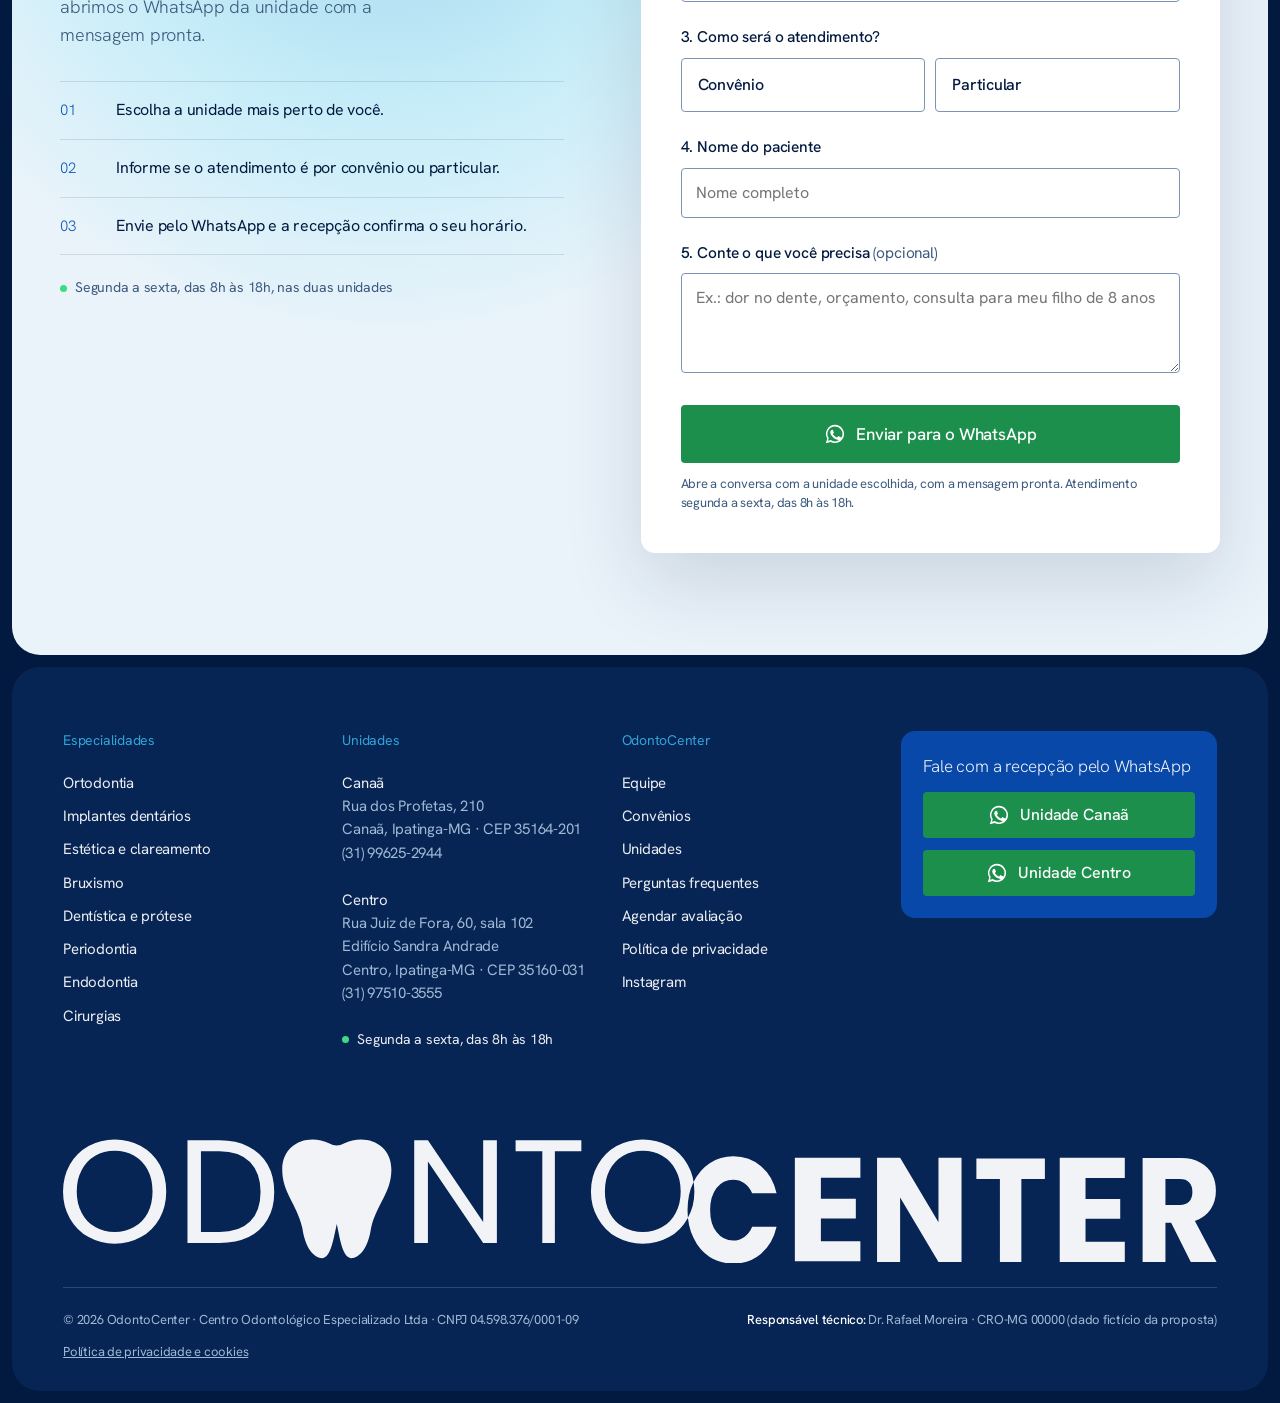
==== commit d6864cd7: "Add specialty pages, mobile menu, privacy policy and cookie notice - One page per specialty with bac" ====
--- a/site/index.html
+++ b/site/index.html
@@ -3,334 +3,28 @@
 <head>
 <meta charset="utf-8">
 <meta name="viewport" content="width=device-width,initial-scale=1,viewport-fit=cover">
-<meta name="description" content="Clínica odontológica em Ipatinga há 25 anos: ortodontia, implantes, estética e mais. Duas unidades, Canaã e Centro. Agende pelo WhatsApp.">
-<title>Dentista em Ipatinga | OdontoCenter, desde 2001</title>
+<title>Dentista em Ipatinga | OdontoCenter, clínica odontológica desde 2001</title>
+<meta name="description" content="Clínica odontológica em Ipatinga há 25 anos: ortodontia, implantes, estética, bruxismo e mais. Unidades Canaã e Centro, segunda a sexta das 8h às 18h. Agende pelo WhatsApp.">
+<link rel="canonical" href="https://odontocenter.com.br/">
+<meta property="og:title" content="Dentista em Ipatinga | OdontoCenter, clínica odontológica desde 2001">
+<meta property="og:description" content="Clínica odontológica em Ipatinga há 25 anos: ortodontia, implantes, estética, bruxismo e mais. Unidades Canaã e Centro, segunda a sexta das 8h às 18h. Agende pelo WhatsApp.">
+<meta property="og:locale" content="pt_BR">
 <link rel="stylesheet" href="https://fonts.googleapis.com/css2?family=Hanken+Grotesk:wght@300;400;500;600&family=Instrument+Serif:ital@0;1&display=swap">
-<style>
-/* Estrutura da Maven Clinic (hero em cartão de foto, cartões de programas, painel bento, faixa fixa que se expande, números em anéis, lista com foto, faixa de logos, painel com abas, CTA claro, rodapé) com a paleta azul da OdontoCenter e animações ligadas ao scroll. */
-:root{
-  --ground:#031A40;--ground-2:#062454;--deep:#0848A8;--royal:#0858B8;--sky:#2FA4D8;--electric:#19D3F3;--on-electric:#031A40;
-  --ice:#EAF3FA;--ice-2:#D6E7F4;--ink:#031A40;--ink-soft:#3D5A7E;--dull:#9FB8D3;--line-d:rgba(255,255,255,.16);--line-l:rgba(3,26,64,.12);
-  --danger:#B3261E;--wa:#1B8F4B;--wa-hover:#157a3f;
-  --font:"Hanken Grotesk","Helvetica Neue",Arial,sans-serif;--serif:"Instrument Serif","Times New Roman",serif;
-  --r-tiny:4px;--r-main:14px;--r-med:28px;--gap:14px;--margin:3rem;--ease:cubic-bezier(.2,.7,.15,1);
-}
-@media(max-width:760px){:root{--margin:1.25rem;--r-med:20px}}
-*{box-sizing:border-box}
-html{scroll-behavior:smooth}
-body{background:var(--ground);color:#fff;font:400 16px/1.55 var(--font);letter-spacing:-.015em;-webkit-font-smoothing:antialiased;text-rendering:optimizeLegibility}
-img,svg{max-width:100%;display:block}
-a{color:inherit}
-h1,h2,h3,p{margin:0}
-h1,h2,h3{font-weight:300;line-height:1.02;letter-spacing:-.035em;text-wrap:balance}
-.it{font-family:var(--serif);font-style:italic;font-weight:400;letter-spacing:-.015em}
-.wrap{max-width:92rem;margin:0 auto;padding-left:max(var(--margin),env(safe-area-inset-left,0px));padding-right:max(var(--margin),env(safe-area-inset-right,0px))}
-:focus-visible{outline:2px solid var(--electric);outline-offset:3px}
-.light :focus-visible,form :focus-visible{outline-color:var(--royal)}
-.skip{position:absolute;left:-999px}.skip:focus{left:16px;top:8px;z-index:100;background:#fff;color:var(--ink);padding:8px 12px;border-radius:var(--r-tiny)}
-.eyebrow{display:inline-flex;align-items:center;gap:10px;font:500 12px/1 var(--font);letter-spacing:.14em;text-transform:uppercase;color:var(--dull)}
-.eyebrow::before{content:"";width:6px;height:6px;border-radius:50%;background:var(--electric)}
-.light .eyebrow{color:var(--ink-soft)}.light .eyebrow::before{background:var(--royal)}
-.photo-grade{filter:saturate(.92) contrast(1.03)}
-
-/* botões */
-.btn{position:relative;display:inline-flex;align-items:center;justify-content:center;gap:10px;min-height:50px;padding:0 26px;border-radius:var(--r-tiny);border:1px solid transparent;font:500 17px/1 var(--font);letter-spacing:-.01em;text-decoration:none;cursor:pointer;white-space:nowrap;transition:background-color .25s,color .25s,border-color .25s,transform .25s var(--ease)}
-.btn .ar{width:16px;height:16px;transition:transform .3s var(--ease)}.btn:hover .ar{transform:translateX(4px)}
-.btn-e{background:var(--electric);color:var(--on-electric)}.btn-e:hover{background:#7BE6F8}
-.btn-o{color:#fff;border-color:rgba(255,255,255,.55)}.btn-o:hover{border-color:#fff;background:rgba(255,255,255,.08)}
-.btn-b{background:var(--royal);color:#fff}.btn-b:hover{background:var(--deep)}
-.btn-ob{color:var(--ink);border-color:rgba(3,26,64,.3)}.btn-ob:hover{border-color:var(--ink)}
-.btn-wa{background:var(--wa);color:#fff}.btn-wa:hover{background:var(--wa-hover)}
-.btn-sm{min-height:40px;padding:0 18px;font-size:15px}
-.row{display:flex;flex-wrap:wrap;gap:12px}
-
-/* animações */
-.anim .rv{opacity:0;transform:translate3d(0,36px,0);transition:opacity 1s var(--ease),transform 1.1s var(--ease);transition-delay:var(--d,0s)}
-.anim .rv.in{opacity:1;transform:none}
-.anim .rv-img{clip-path:inset(12% 0 0 0 round var(--r-main));transition:clip-path 1.3s var(--ease);transition-delay:var(--d,0s)}
-.anim .rv-img.in{clip-path:inset(0 0 0 0 round var(--r-main))}
-.anim .ln{display:block;overflow:hidden;padding-bottom:.08em;margin-bottom:-.08em}
-.anim .ln>span{display:inline-block;transform:translate3d(0,105%,0);transition:transform 1.2s var(--ease);transition-delay:var(--d,0s)}
-.anim .ready .ln>span{transform:none}
-
-/* barra de aviso */
-.announce{position:relative;z-index:5;background:var(--ice);color:var(--ink);text-align:center;font:400 14.5px/1.4 var(--font);padding:11px 56px}
-.announce a{color:var(--ink)}
-.announce button{position:absolute;right:max(14px,env(safe-area-inset-right,0px));top:50%;transform:translateY(-50%);width:32px;height:32px;border:0;background:transparent;color:var(--ink);font-size:22px;line-height:1;cursor:pointer}
-.announce[hidden]{display:none}
-
-/* menu */
-.navcard{display:flex;align-items:center;gap:28px;background:#fff;color:var(--ink);border-radius:var(--r-tiny);padding:10px 12px 10px 18px;box-shadow:0 10px 40px rgba(3,26,64,.12)}
-.navcard .logo{height:24px;width:auto;color:var(--sky)}
-.navcard nav{display:flex;gap:30px;margin-left:16px;font:500 15.5px/1 var(--font)}
-.navcard nav a{text-decoration:none;padding:10px 0;position:relative}
-.navcard nav a::after{content:"";position:absolute;left:0;right:0;bottom:4px;height:1px;background:currentColor;transform:scaleX(0);transform-origin:left;transition:transform .35s var(--ease)}
-.navcard nav a:hover::after{transform:scaleX(1)}
-.navcard .end{margin-left:auto;display:flex;gap:10px}
-.navcard .btn{min-height:40px;font-size:15px;padding:0 18px}
-.hero .navcard{position:absolute;z-index:4;left:50%;top:14px;transform:translateX(-50%);width:min(1180px,calc(100% - 28px))}
-.stick{position:fixed;z-index:40;left:50%;top:calc(10px + env(safe-area-inset-top,0px));width:min(1180px,calc(100% - 24px));transform:translate(-50%,-140%);transition:transform .6s var(--ease)}
-.stick.show{transform:translate(-50%,0)}
-@media(max-width:980px){.navcard nav,.navcard .tel{display:none}.navcard{gap:12px}}
-
-/* hero */
-.hero{position:relative;margin:12px;border-radius:var(--r-med);overflow:hidden;height:min(calc(100svh - 70px),900px);min-height:620px;background:var(--ground-2);isolation:isolate}
-.hero-bg{position:absolute;inset:0;z-index:-1}
-.hero-bg img{width:100%;height:100%;object-fit:cover;object-position:78% 22%;transform:scale(1.12);transition:transform 2.4s var(--ease)}
-.ready .hero-bg img,html:not(.anim) .hero-bg img{transform:scale(1)}
-.hero-bg::after{content:"";position:absolute;inset:0;background:linear-gradient(90deg,rgba(3,26,64,.86) 0%,rgba(3,26,64,.55) 38%,rgba(3,26,64,0) 66%),linear-gradient(0deg,rgba(3,26,64,.5) 0%,rgba(3,26,64,0) 35%)}
-.hero-copy{position:absolute;left:clamp(24px,4.5vw,64px);bottom:clamp(36px,7vw,96px);right:24px;max-width:860px}
-.hero h1{font-size:clamp(46px,7vw,104px);line-height:.98}
-.hero .sub{font-size:clamp(18px,1.7vw,23px);font-weight:300;margin:26px 0 34px;max-width:34ch;color:rgba(255,255,255,.9)}
-.hero .meta{position:absolute;right:clamp(24px,4vw,56px);bottom:clamp(36px,7vw,96px);display:flex;gap:28px;font-size:14px;color:rgba(255,255,255,.85)}
-.hero .meta b{display:block;font:300 34px/1 var(--font);color:#fff;letter-spacing:-.03em;margin-bottom:6px}
-@media(max-width:980px){.hero .meta{display:none}.hero-bg img{object-position:70% 20%}.hero-bg::after{background:linear-gradient(0deg,rgba(3,26,64,.92) 18%,rgba(3,26,64,.25) 70%)}}
-
-/* programas */
-.sec{padding-block:clamp(72px,9vw,140px)}
-.sec-head{display:flex;flex-direction:column;align-items:center;text-align:center;gap:20px;margin-bottom:clamp(36px,5vw,64px)}
-.sec-head h2{font-size:clamp(34px,4.6vw,68px);max-width:18ch}
-.sec-head p{max-width:46ch;color:var(--dull);font-size:18px;font-weight:300}
-.light .sec-head p{color:var(--ink-soft)}
-.pc{display:grid;grid-template-columns:repeat(4,1fr);gap:var(--gap)}
-.pcard{position:relative;display:block;aspect-ratio:3/4.3;border-radius:var(--r-main);overflow:hidden;text-decoration:none;color:#fff;background:var(--ground-2);isolation:isolate}
-.pcard img{position:absolute;inset:0;width:100%;height:100%;object-fit:cover;transform:scale(1.02);transition:transform 1.2s var(--ease);z-index:-2}
-.pcard:hover img{transform:scale(1.08)}
-.pcard::after{content:"";position:absolute;inset:0;z-index:-1;background:linear-gradient(0deg,rgba(3,26,64,.9) 0%,rgba(3,26,64,.25) 45%,rgba(3,26,64,0) 70%)}
-.pcard .tag{position:absolute;left:16px;top:16px;font:500 12px/1 var(--font);letter-spacing:.12em;text-transform:uppercase;background:rgba(3,26,64,.55);backdrop-filter:blur(8px);-webkit-backdrop-filter:blur(8px);padding:8px 10px;border-radius:var(--r-tiny)}
-.pcard .tx{position:absolute;left:20px;right:20px;bottom:20px}
-.pcard h3{font-size:clamp(24px,2.2vw,32px)}
-.pcard p{font-size:14px;color:rgba(255,255,255,.82);margin-top:8px;max-width:28ch}
-.pcard .go{position:absolute;right:18px;bottom:22px;width:40px;height:40px;border-radius:50%;border:1px solid rgba(255,255,255,.5);display:grid;place-items:center;transition:background .3s,border-color .3s}
-.pcard:hover .go{background:var(--electric);border-color:var(--electric);color:var(--ink)}
-.pcard .go svg{width:16px;height:16px}
-.lc{display:grid;grid-template-columns:repeat(4,1fr);gap:var(--gap);margin-top:var(--gap)}
-.lcard{position:relative;display:flex;align-items:center;gap:16px;padding:12px;border-radius:var(--r-main);background:rgba(255,255,255,.05);border:1px solid var(--line-d);text-decoration:none;color:#fff;transition:background .3s,border-color .3s}
-.lcard:hover{background:rgba(255,255,255,.09);border-color:rgba(255,255,255,.3)}
-.lcard .th{flex:none;width:84px;height:84px;border-radius:10px;overflow:hidden}
-.lcard .th img{width:100%;height:100%;object-fit:cover}
-.lcard h3{font-size:20px;letter-spacing:-.02em}
-.lcard p{font-size:13.5px;color:var(--dull);margin-top:4px}
-@media(max-width:1080px){.pc,.lc{grid-template-columns:1fr 1fr}}
-@media(max-width:560px){.pc,.lc{grid-template-columns:1fr}.pcard{aspect-ratio:4/4.4}}
-
-/* painel claro bento */
-.light{color:var(--ink)}
-.panel{margin:0 12px;background:var(--ice);border-radius:var(--r-med);padding:clamp(28px,5vw,80px) clamp(20px,4vw,64px)}
-.panel-head{display:grid;grid-template-columns:1.5fr 1fr;gap:48px;align-items:end;margin-bottom:clamp(36px,5vw,72px)}
-.panel h2{font-size:clamp(38px,5.4vw,84px);line-height:.98}
-.panel .intro{font-size:17px;max-width:34ch;color:var(--ink-soft);justify-self:end}
-.bento{display:grid;grid-template-columns:1.25fr 1fr 1fr;grid-template-rows:300px 260px;gap:var(--gap)}
-.tile{position:relative;border-radius:var(--r-main);overflow:hidden;padding:24px;color:#fff;isolation:isolate;min-width:0}
-.tile h3{font-size:clamp(21px,1.8vw,27px);line-height:1.12;max-width:20ch}
-.tile p{font-size:14.5px;margin-top:10px;opacity:.9;max-width:34ch}
-.tile .bg{position:absolute;inset:-8% 0;width:100%;height:116%;object-fit:cover;z-index:-2}
-.tile.ph::after{content:"";position:absolute;inset:0;z-index:-1;background:linear-gradient(180deg,rgba(3,26,64,.72) 0%,rgba(3,26,64,0) 50%)}
-.t1{grid-row:1/3}
-.t1::after{background:linear-gradient(0deg,rgba(3,26,64,.85) 0%,rgba(3,26,64,0) 55%)!important}
-.t1 .bot{position:absolute;left:24px;right:24px;bottom:24px}
-.t2{background:radial-gradient(130% 100% at 85% 110%,var(--electric) 0%,var(--royal) 45%,var(--ground-2) 100%)}
-.t2 ul{list-style:none;margin:18px 0 0;padding:0;display:flex;flex-wrap:wrap;gap:6px}
-.t2 li{font-size:13px;padding:6px 10px;border-radius:var(--r-tiny);background:rgba(255,255,255,.12);border:1px solid rgba(255,255,255,.2)}
-.t3{background:var(--ground)}
-.t3 .avs{display:flex;margin-top:22px}
-.t3 .avs img{width:52px;height:52px;border-radius:50%;object-fit:cover;border:2px solid var(--ground);margin-left:-12px}
-.t3 .avs img:first-child{margin-left:0}
-.t3 small{display:block;margin-top:12px;font-size:12.5px;color:var(--dull)}
-.t4{background:linear-gradient(170deg,#fff 0%,var(--ice-2) 100%);color:var(--ink)}
-.t4 .big{font:300 clamp(56px,6vw,88px)/1 var(--font);letter-spacing:-.05em;color:var(--royal);margin-top:16px}
-@media(max-width:1080px){.panel-head{grid-template-columns:1fr;gap:20px}.panel .intro{justify-self:start}.bento{grid-template-columns:1fr 1fr;grid-template-rows:auto}.t1{grid-row:auto;grid-column:1/-1;height:420px}.tile{min-height:260px}}
-@media(max-width:600px){.bento{grid-template-columns:1fr}}
-
-/* faixa fixa que se expande */
-.pin{position:relative;height:230vh;margin-top:12px}
-.pin-in{position:sticky;top:0;height:100vh;overflow:hidden;display:grid;place-items:center}
-.pin-media{position:absolute;inset:0;clip-path:inset(var(--iy,14%) var(--ix,18%) round var(--ir,28px));will-change:clip-path}
-.pin-media img{width:100%;height:100%;object-fit:cover;transform:scale(var(--sc,1.18));will-change:transform}
-.pin-media::after{content:"";position:absolute;inset:0;background:rgba(3,26,64,var(--ov,.15))}
-.pin-copy{position:relative;z-index:2;text-align:center;padding:0 24px;opacity:var(--op,0);transform:translateY(calc((1 - var(--op,0)) * 40px))}
-.pin-copy h2{font-size:clamp(40px,6vw,96px);max-width:16ch;margin:18px auto 0}
-.pin-copy p{max-width:44ch;margin:22px auto 0;font-size:clamp(17px,1.6vw,21px);font-weight:300;color:rgba(255,255,255,.9)}
-html:not(.anim) .pin{height:auto}html:not(.anim) .pin-in{position:relative;height:80vh;min-height:520px}
-html:not(.anim) .pin-media{clip-path:none}html:not(.anim) .pin-media img{transform:none}html:not(.anim) .pin-media::after{background:rgba(3,26,64,.55)}html:not(.anim) .pin-copy{opacity:1;transform:none}
-
-/* números */
-.stats{background:var(--ice);border-radius:var(--r-med);margin:0 12px;padding-top:clamp(56px,7vw,110px);overflow:hidden}
-.rings{display:grid;grid-template-columns:repeat(4,1fr);border-top:1px solid var(--line-l)}
-.ring{padding:clamp(28px,3.4vw,48px) 18px clamp(44px,5vw,80px);border-left:1px solid var(--line-l);display:grid;place-items:center}
-.ring:first-child{border-left:0}
-.ring .c{position:relative;width:min(100%,240px);aspect-ratio:1}
-.ring svg{position:absolute;inset:0;width:100%;height:100%;transform:rotate(-90deg)}
-.ring .tr{fill:none;stroke:var(--ice-2);stroke-width:5}
-.ring .pr{fill:none;stroke:var(--royal);stroke-width:5;stroke-linecap:round;stroke-dasharray:597;stroke-dashoffset:var(--off,0);transition:stroke-dashoffset 2s var(--ease) .2s}
-.anim .ring:not(.in) .pr{stroke-dashoffset:597}
-.ring .in-t{position:absolute;inset:0;display:flex;flex-direction:column;align-items:center;justify-content:center;text-align:center;padding:20%}
-.ring strong{font:300 clamp(46px,4.8vw,70px)/1 var(--font);letter-spacing:-.05em;font-variant-numeric:tabular-nums}
-.ring span{font-size:13.5px;line-height:1.4;margin-top:10px;color:var(--ink-soft)}
-.ring span b{font-weight:600;color:var(--ink)}
-@media(max-width:860px){.rings{grid-template-columns:1fr 1fr}.ring:nth-child(3){border-left:0}.ring:nth-child(n+3){border-top:1px solid var(--line-l)}}
-
-/* lista com foto */
-.split{display:grid;grid-template-columns:1fr 1.05fr;gap:clamp(28px,5vw,96px);align-items:stretch}
-.split h2{font-size:clamp(36px,4.8vw,72px);margin:20px 0 20px}
-.split .intro{font-size:18px;font-weight:300;max-width:40ch;color:var(--dull);margin-bottom:40px}
-.list{border-top:1px solid var(--line-d)}
-.item{border-bottom:1px solid var(--line-d);transition:border-color .4s}
-.item>button,.item>a{width:100%;display:flex;align-items:center;justify-content:space-between;gap:16px;background:none;border:0;color:inherit;text-decoration:none;font:300 clamp(23px,2.3vw,31px)/1.2 var(--font);letter-spacing:-.03em;padding:22px 0;text-align:left;cursor:pointer;transition:color .3s,padding .4s var(--ease)}
-.item>button:hover,.item>a:hover{padding-left:10px}
-.item.open>button,.item>a:hover{color:var(--electric)}
-.item.open{border-bottom-color:var(--electric)}
-.item svg{width:18px;height:18px;flex:none;transition:transform .4s var(--ease)}
-.item.open svg{transform:rotate(90deg)}
-.det{display:grid;grid-template-rows:0fr;transition:grid-template-rows .6s var(--ease)}
-.det>div{overflow:hidden}
-.item.open .det{grid-template-rows:1fr}
-.det .inner{padding:0 0 26px;font-size:16px;color:rgba(255,255,255,.88)}
-.det p{margin-bottom:6px}
-.det .row{margin-top:18px}
-.photos{position:relative;border-radius:var(--r-main);overflow:hidden;min-height:560px;background:var(--ground-2)}
-.photos img{position:absolute;inset:0;width:100%;height:100%;object-fit:cover;opacity:0;transform:scale(1.06);transition:opacity .9s var(--ease),transform 1.6s var(--ease)}
-.photos img.on{opacity:1;transform:scale(1)}
-.photos .cap{position:absolute;left:20px;bottom:20px;z-index:2;font-size:13px;background:rgba(3,26,64,.6);backdrop-filter:blur(8px);-webkit-backdrop-filter:blur(8px);padding:8px 12px;border-radius:var(--r-tiny)}
-.split .btn{margin-top:40px}
-@media(max-width:940px){.split{grid-template-columns:1fr}.photos{min-height:360px;order:-1}}
-
-/* faixa de convênios */
-.trust{padding-block:clamp(56px,7vw,100px) clamp(28px,3vw,48px)}
-.trust .eyebrow{display:flex;justify-content:center;margin-bottom:32px}
-.marquee{border-top:1px solid var(--line-d);border-bottom:1px solid var(--line-d);overflow:hidden;-webkit-mask-image:linear-gradient(90deg,transparent,#000 8%,#000 92%,transparent);mask-image:linear-gradient(90deg,transparent,#000 8%,#000 92%,transparent)}
-.track{display:flex;width:max-content;animation:mq 42s linear infinite}
-.marquee:hover .track{animation-play-state:paused}
-.track div{flex:none;display:grid;place-items:center;text-align:center;min-width:220px;height:104px;padding:0 28px;border-left:1px solid var(--line-d);font:500 17px/1.2 var(--font);letter-spacing:.16em;text-transform:uppercase;color:rgba(255,255,255,.9)}
-.track small{display:block;font:300 11.5px/1.3 var(--font);letter-spacing:.04em;text-transform:none;color:var(--dull);margin-top:6px}
-@keyframes mq{to{transform:translateX(-50%)}}
-.unna{margin:32px auto 0;text-align:center;font-size:15px;color:var(--dull);max-width:72ch}
-.unna b{color:#fff;font-weight:500}
-.unna .new{display:inline-block;background:var(--electric);color:var(--on-electric);font:600 10.5px/1.7 var(--font);letter-spacing:.1em;border-radius:var(--r-tiny);padding:0 8px;margin:0 6px;vertical-align:middle}
-
-/* painel com abas (equipe) */
-.team{margin:12px;border-radius:var(--r-med);background:radial-gradient(100% 90% at 50% 0%,#0A63CC 0%,var(--deep) 45%,var(--ground-2) 100%);padding:clamp(56px,7vw,110px) 0 clamp(40px,6vw,88px);text-align:center;overflow:hidden}
-.team h2{font-size:clamp(38px,5.4vw,84px);margin-top:18px}
-.team .sub{max-width:40ch;margin:20px auto 30px;font-size:18px;font-weight:300;color:rgba(255,255,255,.88)}
-.fict{display:inline-flex;gap:8px;align-items:center;margin-top:26px;border:1px dashed rgba(255,255,255,.55);border-radius:var(--r-tiny);padding:8px 14px;font:400 13.5px/1.4 var(--font);color:rgba(255,255,255,.9)}
-.tabs{display:flex;justify-content:center;margin:44px auto 14px;max-width:960px;padding:0 var(--margin);overflow-x:auto}
-.tab{flex:1 0 auto;min-width:150px;background:none;border:0;border-bottom:1px solid rgba(255,255,255,.28);color:rgba(255,255,255,.6);font:400 16.5px/1.2 var(--font);padding:18px 12px;cursor:pointer;letter-spacing:-.01em;transition:color .3s,border-color .3s}
-.tab:hover{color:#fff}
-.tab[aria-selected=true]{color:#fff;border-bottom:2px solid var(--electric)}
-.tcards{position:relative;max-width:960px;margin:0 auto;width:calc(100% - 2 * var(--margin))}
-.tcard{background:#fff;color:var(--ink);border-radius:var(--r-main);display:grid;grid-template-columns:300px 1fr;gap:36px;padding:16px;text-align:left;animation:tin .7s var(--ease)}
-@keyframes tin{from{opacity:0;transform:translateY(16px)}}
-.tcard .av{border-radius:10px;overflow:hidden;aspect-ratio:4/4.6;background:var(--ice)}
-.tcard .av img{width:100%;height:100%;object-fit:cover;object-position:center 20%}
-.tcard .body{padding:20px 20px 20px 0;display:flex;flex-direction:column}
-.tcard .meta{font:500 12px/1 var(--font);letter-spacing:.12em;text-transform:uppercase;color:var(--ink-soft)}
-.tcard h3{font-size:clamp(30px,3.4vw,44px);margin:14px 0 6px}
-.tcard dl{margin:22px 0 26px;display:grid;grid-template-columns:auto 1fr;gap:10px 22px;font-size:15.5px;border-top:1px solid var(--line-l);padding-top:20px}
-.tcard dt{color:var(--ink-soft)}.tcard dd{margin:0;font-weight:500}.tcard dd em{font-style:normal;color:var(--danger);font-weight:400}
-.tcard .btn{margin-top:auto;align-self:flex-start}
-.tcard[hidden]{display:none}
-@media(max-width:760px){.tcard{grid-template-columns:1fr}.tcard .av{aspect-ratio:4/3.4}.tcard .body{padding:6px 8px 12px}}
-
-/* faq */
-.faqs{display:grid;grid-template-columns:1fr 1.25fr;gap:clamp(28px,5vw,96px);align-items:start}
-.faqs h2{font-size:clamp(36px,4.8vw,72px);margin-top:20px}
-.faqs .intro{margin-top:20px;font-weight:300;font-size:18px;max-width:30ch;color:var(--dull)}
-details{border-bottom:1px solid var(--line-d)}details:first-child{border-top:1px solid var(--line-d)}
-summary{list-style:none;cursor:pointer;display:flex;justify-content:space-between;align-items:center;gap:20px;padding:24px 0;font:300 clamp(20px,2vw,27px)/1.25 var(--font);letter-spacing:-.03em;transition:color .3s}
-summary::-webkit-details-marker{display:none}
-summary::after{content:"";flex:none;width:14px;height:14px;background:linear-gradient(var(--electric),var(--electric)) center/14px 1.5px no-repeat,linear-gradient(var(--electric),var(--electric)) center/1.5px 14px no-repeat;transition:transform .4s var(--ease)}
-summary:hover{color:var(--electric)}
-details[open] summary{color:var(--electric)}details[open] summary::after{transform:rotate(45deg)}
-details p{padding:0 0 26px;max-width:56ch;color:var(--dull);font-size:17px}
-@media(max-width:940px){.faqs{grid-template-columns:1fr}}
-
-/* CTA com formulário */
-.cta{position:relative;margin:12px 12px 0;background:var(--ice);border-radius:var(--r-med);overflow:hidden;padding-block:clamp(64px,8vw,130px)}
-.cta::before{content:"";position:absolute;left:30%;top:-40%;width:min(1100px,140vw);aspect-ratio:1;transform:translateX(-50%);border-radius:50%;background:radial-gradient(circle,rgba(47,164,216,.42) 0%,rgba(25,211,243,.16) 40%,rgba(234,243,250,0) 68%);animation:breathe 9s ease-in-out infinite alternate}
-@keyframes breathe{to{transform:translateX(-46%) scale(1.08)}}
-.cta .wrap{position:relative}
-.cta-grid{display:grid;grid-template-columns:1fr 1.15fr;gap:clamp(32px,6vw,110px);align-items:start}
-.cta h2{font-size:clamp(40px,5.4vw,84px);line-height:.98;margin-top:20px}
-.cta .intro{margin:22px 0 32px;font-size:18px;color:var(--ink-soft);max-width:36ch;font-weight:300}
-.steps{list-style:none;margin:0;padding:0;border-top:1px solid var(--line-l)}
-.steps li{display:grid;grid-template-columns:44px 1fr;gap:12px;padding:16px 0;border-bottom:1px solid var(--line-l);font-size:16px}
-.steps span{font:300 15px/1.6 var(--font);color:var(--royal);font-variant-numeric:tabular-nums}
-form.card{background:#fff;color:var(--ink);border-radius:var(--r-main);padding:clamp(22px,3.6vw,40px);display:grid;gap:24px;box-shadow:0 30px 80px rgba(3,26,64,.14)}
-fieldset{border:0;margin:0;padding:0;min-width:0}
-legend,.lb{font:500 15.5px/1.4 var(--font);color:var(--ink);padding:0;margin-bottom:10px;display:block;letter-spacing:-.01em}
-.opt{font-weight:400;color:var(--ink-soft)}
-.choices{display:grid;grid-template-columns:repeat(auto-fit,minmax(140px,1fr));gap:10px}
-.choices.units{grid-template-columns:1fr 1fr}
-@media(max-width:480px){.choices.units{grid-template-columns:1fr}}
-.choices label{position:relative;display:block;cursor:pointer}
-.choices input{position:absolute;opacity:0;inset:0;margin:0;cursor:pointer}
-.choices span.c{display:flex;flex-direction:column;justify-content:center;min-height:54px;padding:10px 16px;border:1px solid #7D95B5;border-radius:var(--r-tiny);background:#fff;font:500 16px/1.25 var(--font);color:var(--ink);transition:border-color .2s,background .2s}
-.choices span.c small{font:400 13px/1.3 var(--font);color:var(--ink-soft);margin-top:3px}
-.choices label:hover span.c{border-color:var(--ink)}
-.choices input:checked+span.c{border-color:var(--royal);background:var(--ice);box-shadow:inset 0 0 0 1px var(--royal)}
-.choices input:focus-visible+span.c{outline:2px solid var(--royal);outline-offset:2px}
-input[type=text],select,textarea{width:100%;min-height:50px;padding:12px 14px;border:1px solid #7D95B5;border-radius:var(--r-tiny);background:#fff;color:var(--ink);font:400 16px/1.5 var(--font)}
-textarea{min-height:100px;resize:vertical}
-.err{display:none;color:var(--danger);font:500 14px/1.4 var(--font);margin-top:8px}
-.invalid .err{display:block}.invalid input[type=text],.invalid select{border-color:var(--danger)}.invalid .choices span.c{border-color:var(--danger)}
-.conv[hidden]{display:none}
-.submit{display:grid;gap:12px}
-.submit .btn{min-height:58px;width:100%}
-.submit p{font-size:13px;line-height:1.45;color:var(--ink-soft)}
-.sent{display:none;background:var(--ice);border-radius:10px;padding:18px;gap:10px}
-.sent.show{display:grid}
-.sent h3{font:500 18px/1.3 var(--font);letter-spacing:-.01em}
-.sent pre{margin:0;white-space:pre-wrap;word-break:break-word;font:400 14px/1.5 var(--font);background:#fff;border:1px solid var(--ice-2);border-radius:var(--r-tiny);padding:12px}
-@media(max-width:940px){.cta-grid{grid-template-columns:1fr}}
-
-/* rodapé */
-footer{margin:12px;background:var(--ground-2);color:#fff;border-radius:var(--r-med);padding:clamp(40px,5vw,72px) clamp(20px,4vw,64px) 30px}
-.fcols{display:grid;grid-template-columns:repeat(3,1fr) 1.3fr;gap:36px;font-size:15px}
-.fcols h4{font:400 14px/1.4 var(--font);color:var(--sky);margin:0 0 16px}
-.fcols a:not(.btn){display:block;text-decoration:none;padding:5px 0;color:rgba(255,255,255,.92)}.fcols a:not(.btn):hover{color:var(--electric)}
-.fcols p{padding:5px 0;color:rgba(255,255,255,.92)}
-.fcard{background:var(--deep);border-radius:var(--r-main);padding:22px;display:grid;gap:12px;align-self:start}
-.fcard p{padding:0;font-size:17px;font-weight:300}
-.fcard .btn{width:100%;min-height:46px;font-size:16px}
-.fbig{margin:clamp(48px,6vw,88px) 0 24px;color:#fff}
-.fbig svg{width:100%;height:auto;opacity:.95}
-.legal{display:flex;flex-wrap:wrap;justify-content:space-between;gap:12px 28px;font-size:13px;line-height:1.5;color:var(--dull);border-top:1px solid var(--line-d);padding-top:22px}
-.legal b{color:#fff;font-weight:500}
-@media(max-width:940px){.fcols{grid-template-columns:1fr 1fr}.fcard{grid-column:1/-1}}
-@media(max-width:520px){.fcols{grid-template-columns:1fr}}
-
-/* WhatsApp flutuante */
-.fab{position:fixed;right:max(18px,env(safe-area-inset-right,0px));bottom:calc(18px + env(safe-area-inset-bottom,0px));z-index:50;display:flex;flex-direction:column;align-items:flex-end;gap:12px}
-.fab-btn{width:62px;height:62px;border-radius:50%;border:0;background:var(--wa);color:#fff;display:grid;place-items:center;cursor:pointer;box-shadow:0 10px 30px rgba(0,0,0,.35);transition:transform .3s var(--ease),background .3s}
-.fab-btn:hover{background:var(--wa-hover);transform:scale(1.06)}.fab-btn svg{width:32px;height:32px}
-.fab-pop{display:none;width:min(330px,calc(100vw - 36px));background:#fff;color:var(--ink);border-radius:var(--r-main);box-shadow:0 20px 50px rgba(3,26,64,.35);padding:18px;transform-origin:bottom right}
-.fab-pop.open{display:block;animation:pop .35s var(--ease)}
-@keyframes pop{from{opacity:0;transform:scale(.92) translateY(8px)}}
-.fab-pop h2{font:500 17px/1.3 var(--font);letter-spacing:-.01em;margin-bottom:4px}
-.fab-pop p{font-size:14px;line-height:1.4;color:var(--ink-soft);margin-bottom:10px}
-.fab-pop a.opt-u{display:flex;align-items:center;gap:12px;padding:12px;border:1px solid #7D95B5;border-radius:var(--r-tiny);text-decoration:none;color:var(--ink);margin-top:8px;font:500 16px/1.25 var(--font);transition:border-color .2s,background .2s}
-.fab-pop a.opt-u:hover{border-color:var(--wa);background:var(--ice)}
-.fab-pop a.opt-u small{display:block;font:400 13px/1.3 var(--font);color:var(--ink-soft)}
-.fab-pop a.opt-u svg{color:var(--wa);flex:none}
-body::before{content:"";position:fixed;inset:0 0 auto;height:env(safe-area-inset-top,0px);background:var(--ground);z-index:60}
-@media(prefers-reduced-motion:reduce){html{scroll-behavior:auto}.track,.cta::before{animation:none}*{transition-duration:.01ms!important}}
-</style>
-
+<link rel="stylesheet" href="assets/site.css">
 <style>html,body{margin:0}:root{color-scheme:dark}</style>
 </head>
 <body>
 <a class="skip" href="#conteudo">Ir para o conteúdo</a>
-<div class="announce" id="announce"><span><b style="font-weight:500">Site proposta</b> · equipe, CRO e fotos são ilustrativos. Novo: atendemos a Rede UNNA. <a href="#convenios">Ver convênios</a></span><button type="button" id="announce-x" aria-label="Fechar aviso">×</button></div>
-
-<div class="navcard stick" id="stick" aria-hidden="true"><a href="#topo" aria-label="OdontoCenter, ir ao início"><svg class="logo" viewBox="0 0 505.2 57.2" role="img" aria-label="OdontoCenter"><path fill="currentColor" fill-rule="evenodd" d="M0 25.6Q0 19.1 3 13.8Q6 8.6 11.2 5.7Q16.4 2.8 22.6 2.8Q29 2.8 34.1 5.7Q39.3 8.6 42.3 13.8Q45.2 19 45.2 25.6Q45.2 32.2 42.3 37.4Q39.3 42.7 34.1 45.6Q29 48.5 22.6 48.5Q16.4 48.5 11.2 45.6Q6 42.7 3 37.4Q0 32.2 0 25.6ZM39.2 25.6Q39.2 20.2 37.1 16.2Q34.9 12.2 31.2 10Q27.4 7.8 22.6 7.8Q17.8 7.8 14.1 10Q10.3 12.2 8.2 16.2Q6 20.2 6 25.6Q6 31 8.2 35Q10.3 39.1 14.1 41.2Q17.9 43.4 22.6 43.4Q27.3 43.4 31.1 41.2Q34.9 39.1 37.1 35Q39.2 31 39.2 25.6ZM92.5 25.8Q92.5 32.8 89.6 37.8Q86.7 42.9 81.3 45.6Q75.9 48.2 68.5 48.2H54.5V3.2H68.5Q75.9 3.2 81.3 6Q86.7 8.7 89.6 13.8Q92.5 18.9 92.5 25.8ZM86.5 25.8Q86.5 17.5 81.9 12.7Q77.2 8 68.5 8H60.4V43.4H68.5Q77.3 43.4 81.9 38.8Q86.5 34.2 86.5 25.8ZM190 48.2H184L159.8 12.5V48.2H153.8V3.2H159.8L184 39V3.2H190ZM227 3.2V8H215.4V48.2H209.9V8H198.2V3.2ZM231.2 25.6Q231.2 19.1 234.3 13.8Q237.3 8.6 242.4 5.7Q247.6 2.8 253.9 2.8Q260.2 2.8 265.4 5.7Q270.6 8.6 273.5 13.8Q276.5 19 276.5 25.6Q276.5 32.2 273.5 37.4Q270.6 42.7 265.4 45.6Q260.2 48.5 253.9 48.5Q247.6 48.5 242.4 45.6Q237.3 42.7 234.3 37.4Q231.2 32.2 231.2 25.6ZM270.5 25.6Q270.5 20.2 268.3 16.2Q266.2 12.2 262.4 10Q258.7 7.8 253.9 7.8Q249.1 7.8 245.3 10Q241.6 12.2 239.4 16.2Q237.3 20.2 237.3 25.6Q237.3 31 239.4 35Q241.6 39.1 245.4 41.2Q249.2 43.4 253.9 43.4Q258.6 43.4 262.4 41.2Q266.2 39.1 268.3 35Q270.5 31 270.5 25.6ZM293.6 10.2Q300.7 10.2 305.7 14.6Q310.8 18.9 312.5 26.4H301.8Q300.6 23.5 298.4 22Q296.2 20.5 293.5 20.5Q289 20.5 286.2 24.1Q283.4 27.7 283.4 33.8Q283.4 39.8 286.2 43.4Q289 47.1 293.5 47.1Q296.2 47.1 298.4 45.5Q300.6 44 301.8 41.1H312.5Q310.8 48.6 305.7 52.9Q300.7 57.2 293.6 57.2Q287.8 57.2 283.2 54.3Q278.6 51.3 276.1 45.9Q273.5 40.6 273.5 33.8Q273.5 26.9 276.1 21.6Q278.6 16.2 283.2 13.2Q287.8 10.2 293.6 10.2ZM331.9 19.6V28.8H347.2V37.4H331.9V47.4H349.2V56.2H320.5V10.8H349.2V19.6ZM393.5 56.5H383.4L366.6 28.3V56.5H356.5V10.8H366.6L383.4 39.1V10.8H393.5ZM430 11.2V20.1H419.7V56.5H410.3V20.1H400V11.2ZM447.8 19.7V28.9H463V37.5H447.8V47.6H465V56.5H436.5V10.8H465V19.7ZM493.9 56.5 485.3 39.3H482.8V56.5H472.8V11H489.7Q494.6 11 498 12.9Q501.5 14.8 503.2 18Q504.9 21.3 504.9 25.3Q504.9 29.9 502.6 33.4Q500.2 37 495.7 38.5L505.2 56.5ZM482.8 31.5H489.1Q491.9 31.5 493.2 30Q494.6 28.5 494.6 25.8Q494.6 23.2 493.2 21.7Q491.9 20.2 489.1 20.2H482.8ZM96.0,16.0 C96.0,4.6 107.3,0.0 116.7,4.6 C118.6,5.7 121.1,5.7 123.0,4.6 C132.4,0.0 143.8,4.6 143.8,16.0 C143.8,26.2 137.5,30.8 134.9,41.6 C133.7,50.2 129.9,54.8 126.2,54.8 C122.4,54.8 121.1,45.6 119.9,39.9 C118.6,45.6 117.3,54.8 113.6,54.8 C109.8,54.8 106.0,50.2 104.8,41.6 C102.3,30.8 96.0,26.2 96.0,16.0 Z"/></svg></a><nav aria-label="Principal"><a href="#especialidades">Especialidades</a><a href="#unidades">Unidades</a><a href="#convenios">Convênios</a><a href="#equipe">Equipe</a><a href="#duvidas">Dúvidas</a></nav><div class="end"><a class="tel btn btn-ob" href="tel:+553138277739">(31) 3827-7739</a><a class="btn btn-b" href="#agendar">Agendar avaliação</a></div></div>
-
+<div class="announce" id="announce"><span><b style="font-weight:500">Site proposta</b> · equipe, CRO e fotos são ilustrativos. Novo: atendemos a Rede UNNA. <a href="index.html#convenios">Ver convênios</a></span><button type="button" id="announce-x" aria-label="Fechar aviso">×</button></div>
+<div class="navcard stick" id="stick" aria-hidden="true"><a href="#topo" aria-label="OdontoCenter, página inicial"><svg class="logo" viewBox="0 0 505.2 57.2" role="img" aria-label="OdontoCenter"><path fill="currentColor" fill-rule="evenodd" d="M0 25.6Q0 19.1 3 13.8Q6 8.6 11.2 5.7Q16.4 2.8 22.6 2.8Q29 2.8 34.1 5.7Q39.3 8.6 42.3 13.8Q45.2 19 45.2 25.6Q45.2 32.2 42.3 37.4Q39.3 42.7 34.1 45.6Q29 48.5 22.6 48.5Q16.4 48.5 11.2 45.6Q6 42.7 3 37.4Q0 32.2 0 25.6ZM39.2 25.6Q39.2 20.2 37.1 16.2Q34.9 12.2 31.2 10Q27.4 7.8 22.6 7.8Q17.8 7.8 14.1 10Q10.3 12.2 8.2 16.2Q6 20.2 6 25.6Q6 31 8.2 35Q10.3 39.1 14.1 41.2Q17.9 43.4 22.6 43.4Q27.3 43.4 31.1 41.2Q34.9 39.1 37.1 35Q39.2 31 39.2 25.6ZM92.5 25.8Q92.5 32.8 89.6 37.8Q86.7 42.9 81.3 45.6Q75.9 48.2 68.5 48.2H54.5V3.2H68.5Q75.9 3.2 81.3 6Q86.7 8.7 89.6 13.8Q92.5 18.9 92.5 25.8ZM86.5 25.8Q86.5 17.5 81.9 12.7Q77.2 8 68.5 8H60.4V43.4H68.5Q77.3 43.4 81.9 38.8Q86.5 34.2 86.5 25.8ZM190 48.2H184L159.8 12.5V48.2H153.8V3.2H159.8L184 39V3.2H190ZM227 3.2V8H215.4V48.2H209.9V8H198.2V3.2ZM231.2 25.6Q231.2 19.1 234.3 13.8Q237.3 8.6 242.4 5.7Q247.6 2.8 253.9 2.8Q260.2 2.8 265.4 5.7Q270.6 8.6 273.5 13.8Q276.5 19 276.5 25.6Q276.5 32.2 273.5 37.4Q270.6 42.7 265.4 45.6Q260.2 48.5 253.9 48.5Q247.6 48.5 242.4 45.6Q237.3 42.7 234.3 37.4Q231.2 32.2 231.2 25.6ZM270.5 25.6Q270.5 20.2 268.3 16.2Q266.2 12.2 262.4 10Q258.7 7.8 253.9 7.8Q249.1 7.8 245.3 10Q241.6 12.2 239.4 16.2Q237.3 20.2 237.3 25.6Q237.3 31 239.4 35Q241.6 39.1 245.4 41.2Q249.2 43.4 253.9 43.4Q258.6 43.4 262.4 41.2Q266.2 39.1 268.3 35Q270.5 31 270.5 25.6ZM293.6 10.2Q300.7 10.2 305.7 14.6Q310.8 18.9 312.5 26.4H301.8Q300.6 23.5 298.4 22Q296.2 20.5 293.5 20.5Q289 20.5 286.2 24.1Q283.4 27.7 283.4 33.8Q283.4 39.8 286.2 43.4Q289 47.1 293.5 47.1Q296.2 47.1 298.4 45.5Q300.6 44 301.8 41.1H312.5Q310.8 48.6 305.7 52.9Q300.7 57.2 293.6 57.2Q287.8 57.2 283.2 54.3Q278.6 51.3 276.1 45.9Q273.5 40.6 273.5 33.8Q273.5 26.9 276.1 21.6Q278.6 16.2 283.2 13.2Q287.8 10.2 293.6 10.2ZM331.9 19.6V28.8H347.2V37.4H331.9V47.4H349.2V56.2H320.5V10.8H349.2V19.6ZM393.5 56.5H383.4L366.6 28.3V56.5H356.5V10.8H366.6L383.4 39.1V10.8H393.5ZM430 11.2V20.1H419.7V56.5H410.3V20.1H400V11.2ZM447.8 19.7V28.9H463V37.5H447.8V47.6H465V56.5H436.5V10.8H465V19.7ZM493.9 56.5 485.3 39.3H482.8V56.5H472.8V11H489.7Q494.6 11 498 12.9Q501.5 14.8 503.2 18Q504.9 21.3 504.9 25.3Q504.9 29.9 502.6 33.4Q500.2 37 495.7 38.5L505.2 56.5ZM482.8 31.5H489.1Q491.9 31.5 493.2 30Q494.6 28.5 494.6 25.8Q494.6 23.2 493.2 21.7Q491.9 20.2 489.1 20.2H482.8ZM96.0,16.0 C96.0,4.6 107.3,0.0 116.7,4.6 C118.6,5.7 121.1,5.7 123.0,4.6 C132.4,0.0 143.8,4.6 143.8,16.0 C143.8,26.2 137.5,30.8 134.9,41.6 C133.7,50.2 129.9,54.8 126.2,54.8 C122.4,54.8 121.1,45.6 119.9,39.9 C118.6,45.6 117.3,54.8 113.6,54.8 C109.8,54.8 106.0,50.2 104.8,41.6 C102.3,30.8 96.0,26.2 96.0,16.0 Z"/></svg></a><nav aria-label="Principal"><a href="#especialidades">Especialidades</a><a href="#unidades">Unidades</a><a href="#convenios">Convênios</a><a href="#equipe">Equipe</a><a href="#duvidas">Dúvidas</a></nav><div class="end"><a class="tel btn btn-ob" href="tel:+5531996252944">(31) 99625-2944</a><a class="btn btn-b" href="#agendar">Agendar avaliação</a><button class="burger" type="button" aria-label="Abrir menu" aria-expanded="false" aria-controls="drawer"><span></span></button></div></div>
+<div class="drawer" id="drawer" aria-hidden="true" role="dialog" aria-label="Menu"><button class="drawer-close" type="button" aria-label="Fechar menu">×</button><a class="dl" href="#especialidades">Especialidades<svg class="ar" viewBox="0 0 24 24" fill="none" stroke="currentColor" stroke-width="1.6" stroke-linecap="round" stroke-linejoin="round" aria-hidden="true"><path d="M5 12h14M13 6l6 6-6 6"/></svg></a><a class="dl" href="#unidades">Unidades<svg class="ar" viewBox="0 0 24 24" fill="none" stroke="currentColor" stroke-width="1.6" stroke-linecap="round" stroke-linejoin="round" aria-hidden="true"><path d="M5 12h14M13 6l6 6-6 6"/></svg></a><a class="dl" href="#convenios">Convênios<svg class="ar" viewBox="0 0 24 24" fill="none" stroke="currentColor" stroke-width="1.6" stroke-linecap="round" stroke-linejoin="round" aria-hidden="true"><path d="M5 12h14M13 6l6 6-6 6"/></svg></a><a class="dl" href="#equipe">Equipe<svg class="ar" viewBox="0 0 24 24" fill="none" stroke="currentColor" stroke-width="1.6" stroke-linecap="round" stroke-linejoin="round" aria-hidden="true"><path d="M5 12h14M13 6l6 6-6 6"/></svg></a><a class="dl" href="#duvidas">Dúvidas<svg class="ar" viewBox="0 0 24 24" fill="none" stroke="currentColor" stroke-width="1.6" stroke-linecap="round" stroke-linejoin="round" aria-hidden="true"><path d="M5 12h14M13 6l6 6-6 6"/></svg></a><a class="dl" href="#agendar">Agendar avaliação<svg class="ar" viewBox="0 0 24 24" fill="none" stroke="currentColor" stroke-width="1.6" stroke-linecap="round" stroke-linejoin="round" aria-hidden="true"><path d="M5 12h14M13 6l6 6-6 6"/></svg></a><div class="dsub"><a href="especialidades/ortodontia-ipatinga.html">Ortodontia</a><a href="especialidades/implante-dentario-ipatinga.html">Implantes dentários</a><a href="especialidades/clareamento-estetica-dental-ipatinga.html">Estética e clareamento</a><a href="especialidades/bruxismo-ipatinga.html">Bruxismo</a><a href="especialidades/dentistica-protese-ipatinga.html">Dentística e prótese</a><a href="especialidades/periodontia-tratamento-gengiva-ipatinga.html">Periodontia</a><a href="especialidades/tratamento-de-canal-endodontia-ipatinga.html">Endodontia</a><a href="especialidades/cirurgia-odontologica-ipatinga.html">Cirurgias</a></div><div class="dbot"><a class="btn btn-wa" data-wa="canaa" href="#"><svg class="wa" width="22" height="22" viewBox="0 0 24 24" fill="currentColor" aria-hidden="true"><path d="M12.04 2a9.9 9.9 0 0 0-8.5 14.9L2 22l5.25-1.38A9.9 9.9 0 1 0 12.04 2zm0 1.8a8.1 8.1 0 1 1-4.3 14.98l-.3-.18-3.1.82.83-3.02-.2-.31A8.1 8.1 0 0 1 12.04 3.8zM8.6 7.5c-.2 0-.5.07-.76.35-.26.29-1 1-1 2.43s1.03 2.8 1.17 3c.15.2 2.03 3.23 5 4.4 2.47.97 2.97.78 3.5.73.54-.05 1.73-.7 1.97-1.39.25-.68.25-1.27.17-1.4-.07-.12-.27-.2-.56-.34-.3-.15-1.73-.86-2-.96-.26-.1-.46-.15-.65.15-.2.3-.75.95-.92 1.15-.17.2-.34.22-.63.07-.3-.15-1.24-.46-2.37-1.46-.88-.78-1.47-1.75-1.64-2.05-.17-.3-.02-.46.13-.6.13-.14.3-.35.44-.52.15-.17.2-.3.3-.5.1-.2.05-.37-.02-.52-.08-.15-.65-1.6-.9-2.18-.23-.56-.47-.48-.65-.49z"/></svg> WhatsApp Canaã</a><a class="btn btn-wa" data-wa="centro" href="#"><svg class="wa" width="22" height="22" viewBox="0 0 24 24" fill="currentColor" aria-hidden="true"><path d="M12.04 2a9.9 9.9 0 0 0-8.5 14.9L2 22l5.25-1.38A9.9 9.9 0 1 0 12.04 2zm0 1.8a8.1 8.1 0 1 1-4.3 14.98l-.3-.18-3.1.82.83-3.02-.2-.31A8.1 8.1 0 0 1 12.04 3.8zM8.6 7.5c-.2 0-.5.07-.76.35-.26.29-1 1-1 2.43s1.03 2.8 1.17 3c.15.2 2.03 3.23 5 4.4 2.47.97 2.97.78 3.5.73.54-.05 1.73-.7 1.97-1.39.25-.68.25-1.27.17-1.4-.07-.12-.27-.2-.56-.34-.3-.15-1.73-.86-2-.96-.26-.1-.46-.15-.65.15-.2.3-.75.95-.92 1.15-.17.2-.34.22-.63.07-.3-.15-1.24-.46-2.37-1.46-.88-.78-1.47-1.75-1.64-2.05-.17-.3-.02-.46.13-.6.13-.14.3-.35.44-.52.15-.17.2-.3.3-.5.1-.2.05-.37-.02-.52-.08-.15-.65-1.6-.9-2.18-.23-.56-.47-.48-.65-.49z"/></svg> WhatsApp Centro</a><span class="hours">Segunda a sexta, das 8h às 18h</span></div></div>
 <main id="conteudo">
 <header class="hero" id="topo">
   <div class="hero-bg"><img class="photo-grade" src="img/hero.jpg" alt="Mulher sorrindo com dentes saudáveis" width="1800" height="2700" fetchpriority="high"></div>
-  <div class="navcard"><a href="#topo" aria-label="OdontoCenter, ir ao início"><svg class="logo" viewBox="0 0 505.2 57.2" role="img" aria-label="OdontoCenter"><path fill="currentColor" fill-rule="evenodd" d="M0 25.6Q0 19.1 3 13.8Q6 8.6 11.2 5.7Q16.4 2.8 22.6 2.8Q29 2.8 34.1 5.7Q39.3 8.6 42.3 13.8Q45.2 19 45.2 25.6Q45.2 32.2 42.3 37.4Q39.3 42.7 34.1 45.6Q29 48.5 22.6 48.5Q16.4 48.5 11.2 45.6Q6 42.7 3 37.4Q0 32.2 0 25.6ZM39.2 25.6Q39.2 20.2 37.1 16.2Q34.9 12.2 31.2 10Q27.4 7.8 22.6 7.8Q17.8 7.8 14.1 10Q10.3 12.2 8.2 16.2Q6 20.2 6 25.6Q6 31 8.2 35Q10.3 39.1 14.1 41.2Q17.9 43.4 22.6 43.4Q27.3 43.4 31.1 41.2Q34.9 39.1 37.1 35Q39.2 31 39.2 25.6ZM92.5 25.8Q92.5 32.8 89.6 37.8Q86.7 42.9 81.3 45.6Q75.9 48.2 68.5 48.2H54.5V3.2H68.5Q75.9 3.2 81.3 6Q86.7 8.7 89.6 13.8Q92.5 18.9 92.5 25.8ZM86.5 25.8Q86.5 17.5 81.9 12.7Q77.2 8 68.5 8H60.4V43.4H68.5Q77.3 43.4 81.9 38.8Q86.5 34.2 86.5 25.8ZM190 48.2H184L159.8 12.5V48.2H153.8V3.2H159.8L184 39V3.2H190ZM227 3.2V8H215.4V48.2H209.9V8H198.2V3.2ZM231.2 25.6Q231.2 19.1 234.3 13.8Q237.3 8.6 242.4 5.7Q247.6 2.8 253.9 2.8Q260.2 2.8 265.4 5.7Q270.6 8.6 273.5 13.8Q276.5 19 276.5 25.6Q276.5 32.2 273.5 37.4Q270.6 42.7 265.4 45.6Q260.2 48.5 253.9 48.5Q247.6 48.5 242.4 45.6Q237.3 42.7 234.3 37.4Q231.2 32.2 231.2 25.6ZM270.5 25.6Q270.5 20.2 268.3 16.2Q266.2 12.2 262.4 10Q258.7 7.8 253.9 7.8Q249.1 7.8 245.3 10Q241.6 12.2 239.4 16.2Q237.3 20.2 237.3 25.6Q237.3 31 239.4 35Q241.6 39.1 245.4 41.2Q249.2 43.4 253.9 43.4Q258.6 43.4 262.4 41.2Q266.2 39.1 268.3 35Q270.5 31 270.5 25.6ZM293.6 10.2Q300.7 10.2 305.7 14.6Q310.8 18.9 312.5 26.4H301.8Q300.6 23.5 298.4 22Q296.2 20.5 293.5 20.5Q289 20.5 286.2 24.1Q283.4 27.7 283.4 33.8Q283.4 39.8 286.2 43.4Q289 47.1 293.5 47.1Q296.2 47.1 298.4 45.5Q300.6 44 301.8 41.1H312.5Q310.8 48.6 305.7 52.9Q300.7 57.2 293.6 57.2Q287.8 57.2 283.2 54.3Q278.6 51.3 276.1 45.9Q273.5 40.6 273.5 33.8Q273.5 26.9 276.1 21.6Q278.6 16.2 283.2 13.2Q287.8 10.2 293.6 10.2ZM331.9 19.6V28.8H347.2V37.4H331.9V47.4H349.2V56.2H320.5V10.8H349.2V19.6ZM393.5 56.5H383.4L366.6 28.3V56.5H356.5V10.8H366.6L383.4 39.1V10.8H393.5ZM430 11.2V20.1H419.7V56.5H410.3V20.1H400V11.2ZM447.8 19.7V28.9H463V37.5H447.8V47.6H465V56.5H436.5V10.8H465V19.7ZM493.9 56.5 485.3 39.3H482.8V56.5H472.8V11H489.7Q494.6 11 498 12.9Q501.5 14.8 503.2 18Q504.9 21.3 504.9 25.3Q504.9 29.9 502.6 33.4Q500.2 37 495.7 38.5L505.2 56.5ZM482.8 31.5H489.1Q491.9 31.5 493.2 30Q494.6 28.5 494.6 25.8Q494.6 23.2 493.2 21.7Q491.9 20.2 489.1 20.2H482.8ZM96.0,16.0 C96.0,4.6 107.3,0.0 116.7,4.6 C118.6,5.7 121.1,5.7 123.0,4.6 C132.4,0.0 143.8,4.6 143.8,16.0 C143.8,26.2 137.5,30.8 134.9,41.6 C133.7,50.2 129.9,54.8 126.2,54.8 C122.4,54.8 121.1,45.6 119.9,39.9 C118.6,45.6 117.3,54.8 113.6,54.8 C109.8,54.8 106.0,50.2 104.8,41.6 C102.3,30.8 96.0,26.2 96.0,16.0 Z"/></svg></a><nav aria-label="Principal"><a href="#especialidades">Especialidades</a><a href="#unidades">Unidades</a><a href="#convenios">Convênios</a><a href="#equipe">Equipe</a><a href="#duvidas">Dúvidas</a></nav><div class="end"><a class="tel btn btn-ob" href="tel:+553138277739">(31) 3827-7739</a><a class="btn btn-b" href="#agendar">Agendar avaliação</a></div></div>
+  <div class="navcard"><a href="#topo" aria-label="OdontoCenter, página inicial"><svg class="logo" viewBox="0 0 505.2 57.2" role="img" aria-label="OdontoCenter"><path fill="currentColor" fill-rule="evenodd" d="M0 25.6Q0 19.1 3 13.8Q6 8.6 11.2 5.7Q16.4 2.8 22.6 2.8Q29 2.8 34.1 5.7Q39.3 8.6 42.3 13.8Q45.2 19 45.2 25.6Q45.2 32.2 42.3 37.4Q39.3 42.7 34.1 45.6Q29 48.5 22.6 48.5Q16.4 48.5 11.2 45.6Q6 42.7 3 37.4Q0 32.2 0 25.6ZM39.2 25.6Q39.2 20.2 37.1 16.2Q34.9 12.2 31.2 10Q27.4 7.8 22.6 7.8Q17.8 7.8 14.1 10Q10.3 12.2 8.2 16.2Q6 20.2 6 25.6Q6 31 8.2 35Q10.3 39.1 14.1 41.2Q17.9 43.4 22.6 43.4Q27.3 43.4 31.1 41.2Q34.9 39.1 37.1 35Q39.2 31 39.2 25.6ZM92.5 25.8Q92.5 32.8 89.6 37.8Q86.7 42.9 81.3 45.6Q75.9 48.2 68.5 48.2H54.5V3.2H68.5Q75.9 3.2 81.3 6Q86.7 8.7 89.6 13.8Q92.5 18.9 92.5 25.8ZM86.5 25.8Q86.5 17.5 81.9 12.7Q77.2 8 68.5 8H60.4V43.4H68.5Q77.3 43.4 81.9 38.8Q86.5 34.2 86.5 25.8ZM190 48.2H184L159.8 12.5V48.2H153.8V3.2H159.8L184 39V3.2H190ZM227 3.2V8H215.4V48.2H209.9V8H198.2V3.2ZM231.2 25.6Q231.2 19.1 234.3 13.8Q237.3 8.6 242.4 5.7Q247.6 2.8 253.9 2.8Q260.2 2.8 265.4 5.7Q270.6 8.6 273.5 13.8Q276.5 19 276.5 25.6Q276.5 32.2 273.5 37.4Q270.6 42.7 265.4 45.6Q260.2 48.5 253.9 48.5Q247.6 48.5 242.4 45.6Q237.3 42.7 234.3 37.4Q231.2 32.2 231.2 25.6ZM270.5 25.6Q270.5 20.2 268.3 16.2Q266.2 12.2 262.4 10Q258.7 7.8 253.9 7.8Q249.1 7.8 245.3 10Q241.6 12.2 239.4 16.2Q237.3 20.2 237.3 25.6Q237.3 31 239.4 35Q241.6 39.1 245.4 41.2Q249.2 43.4 253.9 43.4Q258.6 43.4 262.4 41.2Q266.2 39.1 268.3 35Q270.5 31 270.5 25.6ZM293.6 10.2Q300.7 10.2 305.7 14.6Q310.8 18.9 312.5 26.4H301.8Q300.6 23.5 298.4 22Q296.2 20.5 293.5 20.5Q289 20.5 286.2 24.1Q283.4 27.7 283.4 33.8Q283.4 39.8 286.2 43.4Q289 47.1 293.5 47.1Q296.2 47.1 298.4 45.5Q300.6 44 301.8 41.1H312.5Q310.8 48.6 305.7 52.9Q300.7 57.2 293.6 57.2Q287.8 57.2 283.2 54.3Q278.6 51.3 276.1 45.9Q273.5 40.6 273.5 33.8Q273.5 26.9 276.1 21.6Q278.6 16.2 283.2 13.2Q287.8 10.2 293.6 10.2ZM331.9 19.6V28.8H347.2V37.4H331.9V47.4H349.2V56.2H320.5V10.8H349.2V19.6ZM393.5 56.5H383.4L366.6 28.3V56.5H356.5V10.8H366.6L383.4 39.1V10.8H393.5ZM430 11.2V20.1H419.7V56.5H410.3V20.1H400V11.2ZM447.8 19.7V28.9H463V37.5H447.8V47.6H465V56.5H436.5V10.8H465V19.7ZM493.9 56.5 485.3 39.3H482.8V56.5H472.8V11H489.7Q494.6 11 498 12.9Q501.5 14.8 503.2 18Q504.9 21.3 504.9 25.3Q504.9 29.9 502.6 33.4Q500.2 37 495.7 38.5L505.2 56.5ZM482.8 31.5H489.1Q491.9 31.5 493.2 30Q494.6 28.5 494.6 25.8Q494.6 23.2 493.2 21.7Q491.9 20.2 489.1 20.2H482.8ZM96.0,16.0 C96.0,4.6 107.3,0.0 116.7,4.6 C118.6,5.7 121.1,5.7 123.0,4.6 C132.4,0.0 143.8,4.6 143.8,16.0 C143.8,26.2 137.5,30.8 134.9,41.6 C133.7,50.2 129.9,54.8 126.2,54.8 C122.4,54.8 121.1,45.6 119.9,39.9 C118.6,45.6 117.3,54.8 113.6,54.8 C109.8,54.8 106.0,50.2 104.8,41.6 C102.3,30.8 96.0,26.2 96.0,16.0 Z"/></svg></a><nav aria-label="Principal"><a href="#especialidades">Especialidades</a><a href="#unidades">Unidades</a><a href="#convenios">Convênios</a><a href="#equipe">Equipe</a><a href="#duvidas">Dúvidas</a></nav><div class="end"><a class="tel btn btn-ob" href="tel:+5531996252944">(31) 99625-2944</a><a class="btn btn-b" href="#agendar">Agendar avaliação</a><button class="burger" type="button" aria-label="Abrir menu" aria-expanded="false" aria-controls="drawer"><span></span></button></div></div>
   <div class="hero-copy">
-    <h1><span class="ln"><span style="--d:.15s">O seu sorriso</span></span><span class="ln"><span style="--d:.27s">é a sua <span class="it">marca</span></span></span><span class="ln"><span style="--d:.39s"><span class="it">registrada</span></span></span></h1>
-    <p class="sub rv" style="--d:.55s">Odontologia completa em Ipatinga, com especialistas, convênios e atendimento humanizado desde 2001.</p>
+    <h1 class="hero-eyebrow rv" style="--d:.05s">Clínica odontológica em Ipatinga · desde 2001</h1><p class="tagline" aria-hidden="false"><span class="ln"><span style="--d:.15s">O seu sorriso</span></span><span class="ln"><span style="--d:.27s">é a sua <span class="it">marca</span></span></span><span class="ln"><span style="--d:.39s"><span class="it">registrada</span></span></span></p>
+    <p class="sub rv" style="--d:.55s">Dentistas especialistas, convênios e atendimento humanizado no Canaã e no Centro. Segunda a sexta, das 8h às 18h.</p>
     <div class="row rv" style="--d:.68s"><a class="btn btn-e" href="#agendar">Agendar avaliação <svg class="ar" viewBox="0 0 24 24" fill="none" stroke="currentColor" stroke-width="1.6" stroke-linecap="round" stroke-linejoin="round" aria-hidden="true"><path d="M5 12h14M13 6l6 6-6 6"/></svg></a><a class="btn btn-o" href="#especialidades">Conhecer especialidades</a></div>
   </div>
   <div class="meta rv" style="--d:.8s"><div><b>25 anos</b>em Ipatinga</div><div><b>2</b>unidades</div><div><b>18</b>convênios</div></div>
@@ -339,16 +33,16 @@
 <section class="sec" id="especialidades" aria-labelledby="h-esp"><div class="wrap">
   <div class="sec-head"><span class="eyebrow rv">Especialidades</span><h2 class="rv" id="h-esp" style="--d:.08s">Cuidado completo para cada fase do seu <span class="it">sorriso</span></h2><p class="rv" style="--d:.16s">Do check-up ao implante, toda a jornada em um só lugar, com especialistas em cada área.</p></div>
   <div class="pc">
-    <a class="pcard rv" style="--d:0s" href="#agendar" data-service="Ortodontia (aparelho)"><img class="photo-grade" src="img/orto.jpg" alt="Paciente colocando alinhador ortodôntico transparente" loading="lazy"><span class="tag">Ortodontia</span><span class="tx"><h3>Ortodontia</h3><p>Aparelho fixo, alinhadores invisíveis e manutenção</p></span><span class="go"><svg class="ar" viewBox="0 0 24 24" fill="none" stroke="currentColor" stroke-width="1.6" stroke-linecap="round" stroke-linejoin="round" aria-hidden="true"><path d="M5 12h14M13 6l6 6-6 6"/></svg></span></a>
-    <a class="pcard rv" style="--d:.08s" href="#agendar" data-service="Implantes dentários"><img class="photo-grade" src="img/implante.jpg" alt="Dentista analisando radiografias" loading="lazy"><span class="tag">Implantes</span><span class="tx"><h3>Implantes dentários</h3><p>Reposição de dentes com planejamento por imagem</p></span><span class="go"><svg class="ar" viewBox="0 0 24 24" fill="none" stroke="currentColor" stroke-width="1.6" stroke-linecap="round" stroke-linejoin="round" aria-hidden="true"><path d="M5 12h14M13 6l6 6-6 6"/></svg></span></a>
-    <a class="pcard rv" style="--d:.16s" href="#agendar" data-service="Clareamento e estética"><img class="photo-grade" src="img/estetica.jpg" alt="Exame do sorriso de um paciente" loading="lazy"><span class="tag">Estética</span><span class="tx"><h3>Estética e clareamento</h3><p>Cor, forma e harmonia para o seu sorriso</p></span><span class="go"><svg class="ar" viewBox="0 0 24 24" fill="none" stroke="currentColor" stroke-width="1.6" stroke-linecap="round" stroke-linejoin="round" aria-hidden="true"><path d="M5 12h14M13 6l6 6-6 6"/></svg></span></a>
-    <a class="pcard rv" style="--d:.24s" href="#agendar" data-service="Bruxismo"><img class="photo-grade" src="img/bruxismo.jpg" alt="Mulher com expressão tranquila" loading="lazy"><span class="tag">Bruxismo</span><span class="tx"><h3>Bruxismo</h3><p>Alívio do ranger e do apertar dos dentes</p></span><span class="go"><svg class="ar" viewBox="0 0 24 24" fill="none" stroke="currentColor" stroke-width="1.6" stroke-linecap="round" stroke-linejoin="round" aria-hidden="true"><path d="M5 12h14M13 6l6 6-6 6"/></svg></span></a>
+    <a class="pcard rv" style="--d:0s" href="especialidades/ortodontia-ipatinga.html"><img class="photo-grade" src="img/orto.jpg" alt="Paciente colocando alinhador ortodôntico transparente" loading="lazy"><span class="tag">Ortodontia</span><span class="tx"><h3>Ortodontia</h3><p>Aparelho fixo, alinhadores invisíveis e manutenção</p></span><span class="go"><svg class="ar" viewBox="0 0 24 24" fill="none" stroke="currentColor" stroke-width="1.6" stroke-linecap="round" stroke-linejoin="round" aria-hidden="true"><path d="M5 12h14M13 6l6 6-6 6"/></svg></span></a>
+    <a class="pcard rv" style="--d:.08s" href="especialidades/implante-dentario-ipatinga.html"><img class="photo-grade" src="img/implante.jpg" alt="Dentista analisando radiografias" loading="lazy"><span class="tag">Implantes</span><span class="tx"><h3>Implantes dentários</h3><p>Reposição de dentes com planejamento por imagem</p></span><span class="go"><svg class="ar" viewBox="0 0 24 24" fill="none" stroke="currentColor" stroke-width="1.6" stroke-linecap="round" stroke-linejoin="round" aria-hidden="true"><path d="M5 12h14M13 6l6 6-6 6"/></svg></span></a>
+    <a class="pcard rv" style="--d:.16s" href="especialidades/clareamento-estetica-dental-ipatinga.html"><img class="photo-grade" src="img/estetica.jpg" alt="Exame do sorriso de um paciente" loading="lazy"><span class="tag">Estética</span><span class="tx"><h3>Estética e clareamento</h3><p>Cor, forma e harmonia para o seu sorriso</p></span><span class="go"><svg class="ar" viewBox="0 0 24 24" fill="none" stroke="currentColor" stroke-width="1.6" stroke-linecap="round" stroke-linejoin="round" aria-hidden="true"><path d="M5 12h14M13 6l6 6-6 6"/></svg></span></a>
+    <a class="pcard rv" style="--d:.24s" href="especialidades/bruxismo-ipatinga.html"><img class="photo-grade" src="img/bruxismo.jpg" alt="Mulher com expressão tranquila" loading="lazy"><span class="tag">Bruxismo</span><span class="tx"><h3>Bruxismo</h3><p>Alívio do ranger e do apertar dos dentes</p></span><span class="go"><svg class="ar" viewBox="0 0 24 24" fill="none" stroke="currentColor" stroke-width="1.6" stroke-linecap="round" stroke-linejoin="round" aria-hidden="true"><path d="M5 12h14M13 6l6 6-6 6"/></svg></span></a>
   </div>
   <div class="lc">
-    <a class="lcard rv" style="--d:0s" href="#agendar" data-service="Dentística e prótese"><span class="th"><img class="photo-grade" src="img/protese.jpg" alt="" loading="lazy"></span><span><h3>Dentística e prótese</h3><p>Restaurações e próteses sob medida</p></span></a>
-    <a class="lcard rv" style="--d:.06s" href="#agendar" data-service="Periodontia (gengiva)"><span class="th"><img class="photo-grade" src="img/perio.jpg" alt="" loading="lazy"></span><span><h3>Periodontia</h3><p>Saúde da gengiva e prevenção</p></span></a>
-    <a class="lcard rv" style="--d:.12s" href="#agendar" data-service="Endodontia (canal)"><span class="th"><img class="photo-grade" src="img/endo.jpg" alt="" loading="lazy"></span><span><h3>Endodontia</h3><p>Tratamento de canal</p></span></a>
-    <a class="lcard rv" style="--d:.18s" href="#agendar" data-service="Cirurgias"><span class="th"><img class="photo-grade" src="img/cirurgia.jpg" alt="" loading="lazy"></span><span><h3>Cirurgias</h3><p>Extrações e procedimentos cirúrgicos</p></span></a>
+    <a class="lcard rv" style="--d:0s" href="especialidades/dentistica-protese-ipatinga.html"><span class="th"><img class="photo-grade" src="img/protese.jpg" alt="" loading="lazy"></span><span><h3>Dentística e prótese</h3><p>Restaurações e próteses sob medida</p></span></a>
+    <a class="lcard rv" style="--d:.06s" href="especialidades/periodontia-tratamento-gengiva-ipatinga.html"><span class="th"><img class="photo-grade" src="img/perio.jpg" alt="" loading="lazy"></span><span><h3>Periodontia</h3><p>Saúde da gengiva e prevenção</p></span></a>
+    <a class="lcard rv" style="--d:.12s" href="especialidades/tratamento-de-canal-endodontia-ipatinga.html"><span class="th"><img class="photo-grade" src="img/endo.jpg" alt="" loading="lazy"></span><span><h3>Endodontia</h3><p>Tratamento de canal</p></span></a>
+    <a class="lcard rv" style="--d:.18s" href="especialidades/cirurgia-odontologica-ipatinga.html"><span class="th"><img class="photo-grade" src="img/cirurgia.jpg" alt="" loading="lazy"></span><span><h3>Cirurgias</h3><p>Extrações e procedimentos cirúrgicos</p></span></a>
   </div>
 </div></section>
 
@@ -386,8 +80,8 @@
     <h2 class="rv" id="h-un" style="--d:.08s">Perto de você, em dois endereços de <span class="it">Ipatinga</span></h2>
     <p class="intro rv" style="--d:.16s">As duas unidades atendem por convênio e particular. Escolha a mais próxima e agende.</p>
     <div class="list rv" style="--d:.22s">
-      <div class="item open" data-photo="0"><button type="button" aria-expanded="true">Unidade Canaã <svg class="ar" viewBox="0 0 24 24" fill="none" stroke="currentColor" stroke-width="1.6" stroke-linecap="round" stroke-linejoin="round" aria-hidden="true"><path d="M5 12h14M13 6l6 6-6 6"/></svg></button><div class="det"><div><div class="inner"><p>Rua dos Profetas, 210 · Ipatinga-MG</p><p>Telefone <a href="tel:+553138277739">(31) 3827-7739</a> · WhatsApp <a href="https://wa.me/5531996252944" target="_blank" rel="noopener">(31) 99625-2944</a></p><div class="row"><a class="btn btn-e btn-sm" data-unit="canaa" href="#agendar">Agendar nesta unidade</a><a class="btn btn-o btn-sm" href="https://www.google.com/maps/search/?api=1&query=Rua+dos+Profetas+210+Ipatinga+MG" target="_blank" rel="noopener">Ver como chegar</a></div></div></div></div></div>
-      <div class="item" data-photo="1"><button type="button" aria-expanded="false">Unidade Centro <svg class="ar" viewBox="0 0 24 24" fill="none" stroke="currentColor" stroke-width="1.6" stroke-linecap="round" stroke-linejoin="round" aria-hidden="true"><path d="M5 12h14M13 6l6 6-6 6"/></svg></button><div class="det"><div><div class="inner"><p>Rua Juiz de Fora, 60, sala 102, Edifício Sandra Andrade · Ipatinga-MG</p><p>Telefone <a href="tel:+553138251053">(31) 3825-1053</a> · WhatsApp <a href="https://wa.me/5531975103555" target="_blank" rel="noopener">(31) 97510-3555</a></p><div class="row"><a class="btn btn-e btn-sm" data-unit="centro" href="#agendar">Agendar nesta unidade</a><a class="btn btn-o btn-sm" href="https://www.google.com/maps/search/?api=1&query=Rua+Juiz+de+Fora+60+Ipatinga+MG" target="_blank" rel="noopener">Ver como chegar</a></div></div></div></div></div>
+      <div class="item open" data-photo="0"><button type="button" aria-expanded="true">Unidade Canaã <svg class="ar" viewBox="0 0 24 24" fill="none" stroke="currentColor" stroke-width="1.6" stroke-linecap="round" stroke-linejoin="round" aria-hidden="true"><path d="M5 12h14M13 6l6 6-6 6"/></svg></button><div class="det"><div><div class="inner"><p>Rua dos Profetas, 210 · Canaã, Ipatinga-MG · CEP 35164-201</p><p>Telefone e WhatsApp <a href="tel:+5531996252944">(31) 99625-2944</a></p><p class="hours" style="margin-top:6px">Segunda a sexta, das 8h às 18h</p><div class="row"><a class="btn btn-e btn-sm" data-unit="canaa" href="#agendar">Agendar nesta unidade</a><a class="btn btn-o btn-sm" href="https://www.google.com/maps/search/?api=1&query=Rua+dos+Profetas,+210+-+Canaã,+Ipatinga+-+MG,+35164-201" target="_blank" rel="noopener">Ver no mapa</a></div></div></div></div></div>
+      <div class="item" data-photo="1"><button type="button" aria-expanded="false">Unidade Centro <svg class="ar" viewBox="0 0 24 24" fill="none" stroke="currentColor" stroke-width="1.6" stroke-linecap="round" stroke-linejoin="round" aria-hidden="true"><path d="M5 12h14M13 6l6 6-6 6"/></svg></button><div class="det"><div><div class="inner"><p>Rua Juiz de Fora, 60, sala 102, Edifício Sandra Andrade · Centro, Ipatinga-MG · CEP 35160-031</p><p>Telefone e WhatsApp <a href="tel:+5531975103555">(31) 97510-3555</a></p><p class="hours" style="margin-top:6px">Segunda a sexta, das 8h às 18h</p><div class="row"><a class="btn btn-e btn-sm" data-unit="centro" href="#agendar">Agendar nesta unidade</a><a class="btn btn-o btn-sm" href="https://www.google.com/maps/search/?api=1&query=Rua+Juiz+de+Fora,+60,+sala+102+-+Centro,+Ipatinga+-+MG,+35160-031" target="_blank" rel="noopener">Ver no mapa</a></div></div></div></div></div>
       <div class="item"><a href="#convenios">Convênios aceitos <svg class="ar" viewBox="0 0 24 24" fill="none" stroke="currentColor" stroke-width="1.6" stroke-linecap="round" stroke-linejoin="round" aria-hidden="true"><path d="M5 12h14M13 6l6 6-6 6"/></svg></a></div>
       <div class="item"><a href="#duvidas">Perguntas frequentes <svg class="ar" viewBox="0 0 24 24" fill="none" stroke="currentColor" stroke-width="1.6" stroke-linecap="round" stroke-linejoin="round" aria-hidden="true"><path d="M5 12h14M13 6l6 6-6 6"/></svg></a></div>
     </div>
@@ -411,12 +105,12 @@
     <div><span class="fict" role="note">Dados e fotos fictícios, exemplo da proposta</span></div>
   </div>
   <div class="tabs" role="tablist" aria-label="Dentistas"><button class="tab" role="tab" id="tab0" aria-selected="true" aria-controls="tc0" tabindex="0" type="button">Dra. Helena Marques</button><button class="tab" role="tab" id="tab1" aria-selected="false" aria-controls="tc1" tabindex="-1" type="button">Dr. Rafael Moreira</button><button class="tab" role="tab" id="tab2" aria-selected="false" aria-controls="tc2" tabindex="-1" type="button">Dra. Camila Torres</button><button class="tab" role="tab" id="tab3" aria-selected="false" aria-controls="tc3" tabindex="-1" type="button">Dr. Lucas Ferreira</button></div>
-  <div class="tcards"><div class="tcard" role="tabpanel" id="tc0" aria-labelledby="tab0"><div class="av"><img src="img/d1.jpg" alt="Foto ilustrativa de Dra. Helena Marques" loading="lazy"></div><div class="body"><p class="meta">Ortodontia</p><h3>Dra. Helena Marques</h3><dl><dt>Registro</dt><dd>CRO-MG 00000 <em>(fictício)</em></dd><dt>Unidade</dt><dd>Canaã</dd><dt>Atendimento</dt><dd>seg, qua e sex</dd></dl><a class="btn btn-b" href="#agendar" data-unit="canaa" data-service="Ortodontia (aparelho)">Agendar com Dra. Helena <svg class="ar" viewBox="0 0 24 24" fill="none" stroke="currentColor" stroke-width="1.6" stroke-linecap="round" stroke-linejoin="round" aria-hidden="true"><path d="M5 12h14M13 6l6 6-6 6"/></svg></a></div></div><div class="tcard" role="tabpanel" id="tc1" aria-labelledby="tab1" hidden><div class="av"><img src="img/d2.jpg" alt="Foto ilustrativa de Dr. Rafael Moreira" loading="lazy"></div><div class="body"><p class="meta">Implantes e cirurgias</p><h3>Dr. Rafael Moreira</h3><dl><dt>Registro</dt><dd>CRO-MG 00000 <em>(fictício)</em></dd><dt>Unidade</dt><dd>Centro</dd><dt>Atendimento</dt><dd>ter e qui</dd></dl><a class="btn btn-b" href="#agendar" data-unit="centro" data-service="Implantes dentários">Agendar com Dr. Rafael <svg class="ar" viewBox="0 0 24 24" fill="none" stroke="currentColor" stroke-width="1.6" stroke-linecap="round" stroke-linejoin="round" aria-hidden="true"><path d="M5 12h14M13 6l6 6-6 6"/></svg></a></div></div><div class="tcard" role="tabpanel" id="tc2" aria-labelledby="tab2" hidden><div class="av"><img src="img/d3.jpg" alt="Foto ilustrativa de Dra. Camila Torres" loading="lazy"></div><div class="body"><p class="meta">Estética, dentística e prótese</p><h3>Dra. Camila Torres</h3><dl><dt>Registro</dt><dd>CRO-MG 00000 <em>(fictício)</em></dd><dt>Unidade</dt><dd>Canaã</dd><dt>Atendimento</dt><dd>seg a qui</dd></dl><a class="btn btn-b" href="#agendar" data-unit="canaa" data-service="Clareamento e estética">Agendar com Dra. Camila <svg class="ar" viewBox="0 0 24 24" fill="none" stroke="currentColor" stroke-width="1.6" stroke-linecap="round" stroke-linejoin="round" aria-hidden="true"><path d="M5 12h14M13 6l6 6-6 6"/></svg></a></div></div><div class="tcard" role="tabpanel" id="tc3" aria-labelledby="tab3" hidden><div class="av"><img src="img/d4.jpg" alt="Foto ilustrativa de Dr. Lucas Ferreira" loading="lazy"></div><div class="body"><p class="meta">Endodontia e periodontia</p><h3>Dr. Lucas Ferreira</h3><dl><dt>Registro</dt><dd>CRO-MG 00000 <em>(fictício)</em></dd><dt>Unidade</dt><dd>Centro</dd><dt>Atendimento</dt><dd>seg, qua e sex</dd></dl><a class="btn btn-b" href="#agendar" data-unit="centro" data-service="Endodontia (canal)">Agendar com Dr. Lucas <svg class="ar" viewBox="0 0 24 24" fill="none" stroke="currentColor" stroke-width="1.6" stroke-linecap="round" stroke-linejoin="round" aria-hidden="true"><path d="M5 12h14M13 6l6 6-6 6"/></svg></a></div></div></div>
+  <div class="tcards"><div class="tcard" role="tabpanel" id="tc0" aria-labelledby="tab0"><div class="av"><img src="img/d1.jpg" alt="Foto ilustrativa de Dra. Helena Marques" loading="lazy"></div><div class="body"><p class="meta">Ortodontia</p><h3>Dra. Helena Marques</h3><dl><dt>Registro</dt><dd>CRO-MG 00000 <em>(fictício)</em></dd><dt>Unidade</dt><dd>Canaã</dd><dt>Atendimento</dt><dd>seg, qua e sex</dd></dl><a class="btn btn-b" href="#agendar" data-unit="canaa">Agendar com Dra. Helena <svg class="ar" viewBox="0 0 24 24" fill="none" stroke="currentColor" stroke-width="1.6" stroke-linecap="round" stroke-linejoin="round" aria-hidden="true"><path d="M5 12h14M13 6l6 6-6 6"/></svg></a></div></div><div class="tcard" role="tabpanel" id="tc1" aria-labelledby="tab1" hidden><div class="av"><img src="img/d2.jpg" alt="Foto ilustrativa de Dr. Rafael Moreira" loading="lazy"></div><div class="body"><p class="meta">Implantes e cirurgias</p><h3>Dr. Rafael Moreira</h3><dl><dt>Registro</dt><dd>CRO-MG 00000 <em>(fictício)</em></dd><dt>Unidade</dt><dd>Centro</dd><dt>Atendimento</dt><dd>ter e qui</dd></dl><a class="btn btn-b" href="#agendar" data-unit="centro">Agendar com Dr. Rafael <svg class="ar" viewBox="0 0 24 24" fill="none" stroke="currentColor" stroke-width="1.6" stroke-linecap="round" stroke-linejoin="round" aria-hidden="true"><path d="M5 12h14M13 6l6 6-6 6"/></svg></a></div></div><div class="tcard" role="tabpanel" id="tc2" aria-labelledby="tab2" hidden><div class="av"><img src="img/d3.jpg" alt="Foto ilustrativa de Dra. Camila Torres" loading="lazy"></div><div class="body"><p class="meta">Estética, dentística e prótese</p><h3>Dra. Camila Torres</h3><dl><dt>Registro</dt><dd>CRO-MG 00000 <em>(fictício)</em></dd><dt>Unidade</dt><dd>Canaã</dd><dt>Atendimento</dt><dd>seg a qui</dd></dl><a class="btn btn-b" href="#agendar" data-unit="canaa">Agendar com Dra. Camila <svg class="ar" viewBox="0 0 24 24" fill="none" stroke="currentColor" stroke-width="1.6" stroke-linecap="round" stroke-linejoin="round" aria-hidden="true"><path d="M5 12h14M13 6l6 6-6 6"/></svg></a></div></div><div class="tcard" role="tabpanel" id="tc3" aria-labelledby="tab3" hidden><div class="av"><img src="img/d4.jpg" alt="Foto ilustrativa de Dr. Lucas Ferreira" loading="lazy"></div><div class="body"><p class="meta">Endodontia e periodontia</p><h3>Dr. Lucas Ferreira</h3><dl><dt>Registro</dt><dd>CRO-MG 00000 <em>(fictício)</em></dd><dt>Unidade</dt><dd>Centro</dd><dt>Atendimento</dt><dd>seg, qua e sex</dd></dl><a class="btn btn-b" href="#agendar" data-unit="centro">Agendar com Dr. Lucas <svg class="ar" viewBox="0 0 24 24" fill="none" stroke="currentColor" stroke-width="1.6" stroke-linecap="round" stroke-linejoin="round" aria-hidden="true"><path d="M5 12h14M13 6l6 6-6 6"/></svg></a></div></div></div>
 </section>
 
 <section class="sec" id="duvidas" aria-labelledby="h-fq"><div class="wrap"><div class="faqs">
   <div><span class="eyebrow rv">Dúvidas</span><h2 class="rv" id="h-fq" style="--d:.08s">Perguntas <span class="it">frequentes</span></h2><p class="intro rv" style="--d:.16s">Não achou o que procurava? Fale com a recepção pelo WhatsApp.</p></div>
-  <div class="rv" style="--d:.1s"><details open><summary>Como agendo uma consulta?</summary><p>Preencha o formulário desta página: escolha a unidade, o serviço, o horário e se será por convênio ou particular. Ao enviar, abrimos o WhatsApp da unidade com a mensagem pronta, e a recepção confirma o horário com você.</p></details><details><summary>Qual unidade fica mais perto de mim?</summary><p>A unidade Canaã fica na Rua dos Profetas, 210. A unidade Centro fica na Rua Juiz de Fora, 60, sala 102, Edifício Sandra Andrade. Os dois endereços têm o botão "Ver como chegar".</p></details><details><summary>A clínica atende crianças?</summary><p>Sim, a OdontoCenter tem atendimento pensado para crianças. Ao agendar, informe a idade da criança no campo de descrição.</p></details><details><summary>O que levo na primeira consulta?</summary><p>Leve um documento com foto e, se o atendimento for por convênio, a carteirinha. Se tiver radiografias ou exames anteriores, leve também.</p></details><details><summary>Posso marcar para outra pessoa, como meu filho ou meu pai?</summary><p>Pode. Informe o nome do paciente no formulário e use a descrição para contar a necessidade.</p></details><details><summary>Como remarco ou cancelo um horário?</summary><p>Pelo WhatsApp da unidade onde você agendou, com antecedência, para que o horário seja liberado para outro paciente.</p></details><details><summary>Como saber se tenho bruxismo?</summary><p>Dor de cabeça ao acordar, dor na mandíbula, dentes desgastados e sensibilidade são sinais comuns. Só o dentista confirma o diagnóstico, em avaliação.</p></details></div>
+  <div class="rv" style="--d:.1s"><details open><summary>Como agendo uma consulta?</summary><p>Preencha o formulário desta página: escolha a unidade, o serviço e se o atendimento será por convênio ou particular. Ao enviar, abrimos o WhatsApp da unidade com a mensagem pronta, e a recepção confirma o horário com você.</p></details><details><summary>Qual é o horário de atendimento?</summary><p>As duas unidades atendem de segunda a sexta, das 8h às 18h.</p></details><details><summary>Qual unidade fica mais perto de mim?</summary><p>A unidade Canaã fica na Rua dos Profetas, 210, bairro Canaã. A unidade Centro fica na Rua Juiz de Fora, 60, sala 102, Edifício Sandra Andrade, no Centro de Ipatinga.</p></details><details><summary>A clínica atende crianças?</summary><p>Sim, a OdontoCenter tem atendimento pensado para crianças. Ao agendar, informe a idade da criança no campo de descrição.</p></details><details><summary>O que levo na primeira consulta?</summary><p>Leve um documento com foto e, se o atendimento for por convênio, a carteirinha. Se tiver radiografias ou exames anteriores, leve também.</p></details><details><summary>Posso marcar para outra pessoa?</summary><p>Pode. Informe o nome do paciente no formulário e use a descrição para contar a necessidade.</p></details><details><summary>Como remarco ou cancelo um horário?</summary><p>Pelo WhatsApp da unidade onde você agendou, com antecedência, para que o horário seja liberado para outro paciente.</p></details></div>
 </div></div></section>
 
 <section class="cta light" id="agendar" aria-labelledby="h-ag"><div class="wrap"><div class="cta-grid">
@@ -424,118 +118,40 @@
     <span class="eyebrow rv">Agendamento</span>
     <h2 class="rv" id="h-ag" style="--d:.08s">Agende sua <span class="it">avaliação</span></h2>
     <p class="intro rv" style="--d:.16s">Preencha em menos de um minuto. Ao enviar, abrimos o WhatsApp da unidade com a mensagem pronta.</p>
-    <ol class="steps rv" style="--d:.22s"><li><span>01</span>Escolha a unidade, o serviço e o horário.</li><li><span>02</span>Informe se o atendimento é por convênio ou particular.</li><li><span>03</span>Envie pelo WhatsApp e a recepção confirma seu horário.</li></ol>
+    <ol class="steps rv" style="--d:.22s"><li><span>01</span>Escolha a unidade mais perto de você.</li><li><span>02</span>Informe se o atendimento é por convênio ou particular.</li><li><span>03</span>Envie pelo WhatsApp e a recepção confirma o seu horário.</li></ol>
+    <p class="hours rv" style="--d:.28s;margin-top:22px">Segunda a sexta, das 8h às 18h, nas duas unidades</p>
   </div>
   <form class="card rv" style="--d:.12s" id="form-agenda" novalidate>
-    <fieldset id="f-unit"><legend>1. Qual unidade?</legend>
-      <div class="choices units"><label><input type="radio" name="unidade" value="canaa"><span class="c">Canaã<small>Rua dos Profetas, 210</small></span></label><label><input type="radio" name="unidade" value="centro"><span class="c">Centro<small>Rua Juiz de Fora, 60, sala 102</small></span></label></div><p class="err">Escolha uma unidade.</p></fieldset>
+    <fieldset id="f-unit"><legend>1. Qual unidade?</legend><div class="choices units"><label><input type="radio" name="unidade" value="canaa"><span class="c">Canaã<small>Rua dos Profetas, 210</small></span></label><label><input type="radio" name="unidade" value="centro"><span class="c">Centro<small>Rua Juiz de Fora, 60, sala 102</small></span></label></div><p class="err">Escolha uma unidade.</p></fieldset>
     <div id="f-serv"><label class="lb" for="servico">2. Qual serviço você procura?</label><select id="servico" name="servico" required><option value="">Selecione</option><option value="Avaliação / primeira consulta">Avaliação / primeira consulta</option><option value="Ortodontia (aparelho)">Ortodontia (aparelho)</option><option value="Aparelho invisível">Aparelho invisível</option><option value="Manutenção de aparelho">Manutenção de aparelho</option><option value="Implantes dentários">Implantes dentários</option><option value="Clareamento e estética">Clareamento e estética</option><option value="Dentística e prótese">Dentística e prótese</option><option value="Periodontia (gengiva)">Periodontia (gengiva)</option><option value="Endodontia (canal)">Endodontia (canal)</option><option value="Cirurgias">Cirurgias</option><option value="Bruxismo">Bruxismo</option><option value="Outro / ainda não sei">Outro / ainda não sei</option></select><p class="err">Escolha um serviço.</p></div>
-    <fieldset id="f-hor"><legend>3. Horário preferencial</legend>
-      <div class="choices"><label><input type="radio" name="horario" value="Manhã"><span class="c">Manhã</span></label><label><input type="radio" name="horario" value="Tarde"><span class="c">Tarde</span></label><label><input type="radio" name="horario" value="Sem preferência"><span class="c">Sem preferência</span></label></div><p class="err">Escolha um horário.</p></fieldset>
-    <fieldset id="f-tipo"><legend>4. Como será o atendimento?</legend>
+    <fieldset id="f-tipo"><legend>3. Como será o atendimento?</legend>
       <div class="choices"><label><input type="radio" name="tipo" value="Convênio"><span class="c">Convênio</span></label><label><input type="radio" name="tipo" value="Particular"><span class="c">Particular</span></label></div><p class="err">Informe se é convênio ou particular.</p>
       <div class="conv" id="conv-box" hidden style="margin-top:14px"><label class="lb" for="convenio">Qual convênio?</label><select id="convenio" name="convenio"><option value="">Selecione</option><option value="LumarMetals">LumarMetals</option><option value="AAPI">AAPI</option><option value="Novo Oriente (plano de assistência familiar)">Novo Oriente (plano de assistência familiar)</option><option value="Cenibra">Cenibra</option><option value="Correios – Postal Saúde">Correios – Postal Saúde</option><option value="COPASS Saúde">COPASS Saúde</option><option value="Rede UNNA: Bradesco">Rede UNNA: Bradesco</option><option value="Rede UNNA: Unimed">Rede UNNA: Unimed</option><option value="Rede UNNA: Riachuelo (RCHLO)">Rede UNNA: Riachuelo (RCHLO)</option><option value="Rede UNNA: OdontoPrev">Rede UNNA: OdontoPrev</option><option value="Brasil Dental">Brasil Dental</option><option value="Rede Dental">Rede Dental</option><option value="Prívian">Prívian</option><option value="Odontoserv">Odontoserv</option><option value="SEPAO">SEPAO</option><option value="Prontodente">Prontodente</option><option value="IBI">IBI</option><option value="DM Odonto">DM Odonto</option><option value="Outro convênio">Outro convênio</option></select><p class="err">Escolha o convênio.</p></div></fieldset>
-    <div id="f-nome"><label class="lb" for="nome">5. Nome do paciente</label><input type="text" id="nome" name="nome" autocomplete="name" required placeholder="Nome completo"><p class="err">Informe o nome do paciente.</p></div>
-    <div><label class="lb" for="desc">6. Conte o que você precisa <span class="opt">(opcional)</span></label><textarea id="desc" name="desc" placeholder="Ex.: dor no dente, orçamento de aparelho, consulta para meu filho de 8 anos"></textarea></div>
-    <div class="submit"><a class="btn btn-wa" id="send" href="#agendar" target="_blank" rel="noopener" role="button"><svg class="wa" width="22" height="22" viewBox="0 0 24 24" fill="currentColor" aria-hidden="true"><path d="M12.04 2a9.9 9.9 0 0 0-8.5 14.9L2 22l5.25-1.38A9.9 9.9 0 1 0 12.04 2zm0 1.8a8.1 8.1 0 1 1-4.3 14.98l-.3-.18-3.1.82.83-3.02-.2-.31A8.1 8.1 0 0 1 12.04 3.8zM8.6 7.5c-.2 0-.5.07-.76.35-.26.29-1 1-1 2.43s1.03 2.8 1.17 3c.15.2 2.03 3.23 5 4.4 2.47.97 2.97.78 3.5.73.54-.05 1.73-.7 1.97-1.39.25-.68.25-1.27.17-1.4-.07-.12-.27-.2-.56-.34-.3-.15-1.73-.86-2-.96-.26-.1-.46-.15-.65.15-.2.3-.75.95-.92 1.15-.17.2-.34.22-.63.07-.3-.15-1.24-.46-2.37-1.46-.88-.78-1.47-1.75-1.64-2.05-.17-.3-.02-.46.13-.6.13-.14.3-.35.44-.52.15-.17.2-.3.3-.5.1-.2.05-.37-.02-.52-.08-.15-.65-1.6-.9-2.18-.23-.56-.47-.48-.65-.49z"/></svg> Enviar para o WhatsApp</a><p>Abre a conversa com a unidade escolhida, com a mensagem pronta. Nada é enviado até você tocar em enviar no WhatsApp.</p></div>
+    <div id="f-nome"><label class="lb" for="nome">4. Nome do paciente</label><input type="text" id="nome" name="nome" autocomplete="name" required placeholder="Nome completo"><p class="err">Informe o nome do paciente.</p></div>
+    <div><label class="lb" for="desc">5. Conte o que você precisa <span class="opt">(opcional)</span></label><textarea id="desc" name="desc" placeholder="Ex.: dor no dente, orçamento, consulta para meu filho de 8 anos"></textarea></div>
+    <div class="submit"><a class="btn btn-wa" id="send" href="#agendar" target="_blank" rel="noopener" role="button"><svg class="wa" width="22" height="22" viewBox="0 0 24 24" fill="currentColor" aria-hidden="true"><path d="M12.04 2a9.9 9.9 0 0 0-8.5 14.9L2 22l5.25-1.38A9.9 9.9 0 1 0 12.04 2zm0 1.8a8.1 8.1 0 1 1-4.3 14.98l-.3-.18-3.1.82.83-3.02-.2-.31A8.1 8.1 0 0 1 12.04 3.8zM8.6 7.5c-.2 0-.5.07-.76.35-.26.29-1 1-1 2.43s1.03 2.8 1.17 3c.15.2 2.03 3.23 5 4.4 2.47.97 2.97.78 3.5.73.54-.05 1.73-.7 1.97-1.39.25-.68.25-1.27.17-1.4-.07-.12-.27-.2-.56-.34-.3-.15-1.73-.86-2-.96-.26-.1-.46-.15-.65.15-.2.3-.75.95-.92 1.15-.17.2-.34.22-.63.07-.3-.15-1.24-.46-2.37-1.46-.88-.78-1.47-1.75-1.64-2.05-.17-.3-.02-.46.13-.6.13-.14.3-.35.44-.52.15-.17.2-.3.3-.5.1-.2.05-.37-.02-.52-.08-.15-.65-1.6-.9-2.18-.23-.56-.47-.48-.65-.49z"/></svg> Enviar para o WhatsApp</a><p>Abre a conversa com a unidade escolhida, com a mensagem pronta. Atendimento segunda a sexta, das 8h às 18h.</p></div>
   </form>
 </div></div></section>
+
 </main>
-
 <footer>
   <div class="fcols">
-    <div><h4>Especialidades</h4><a href="#especialidades">Ortodontia</a><a href="#especialidades">Implantes dentários</a><a href="#especialidades">Estética e clareamento</a><a href="#especialidades">Bruxismo</a><a href="#especialidades">Dentística e prótese</a><a href="#especialidades">Periodontia</a><a href="#especialidades">Endodontia</a><a href="#especialidades">Cirurgias</a></div>
-    <div><h4>Unidades</h4><p>Canaã<br><span style="color:var(--dull)">Rua dos Profetas, 210<br>(31) 3827-7739</span></p><p style="margin-top:14px">Centro<br><span style="color:var(--dull)">Rua Juiz de Fora, 60, sala 102<br>Ed. Sandra Andrade<br>(31) 3825-1053</span></p></div>
-    <div><h4>OdontoCenter</h4><a href="#equipe">Equipe</a><a href="#convenios">Convênios</a><a href="#estrutura">Estrutura</a><a href="#duvidas">Perguntas frequentes</a><a href="#agendar">Agendar avaliação</a><a href="https://www.instagram.com/odontocenter.ipa/" target="_blank" rel="noopener">Instagram</a></div>
-    <div class="fcard"><p>Fale com a recepção pelo WhatsApp</p><a class="btn btn-wa" data-wa="canaa" href="#agendar"><svg class="wa" width="22" height="22" viewBox="0 0 24 24" fill="currentColor" aria-hidden="true"><path d="M12.04 2a9.9 9.9 0 0 0-8.5 14.9L2 22l5.25-1.38A9.9 9.9 0 1 0 12.04 2zm0 1.8a8.1 8.1 0 1 1-4.3 14.98l-.3-.18-3.1.82.83-3.02-.2-.31A8.1 8.1 0 0 1 12.04 3.8zM8.6 7.5c-.2 0-.5.07-.76.35-.26.29-1 1-1 2.43s1.03 2.8 1.17 3c.15.2 2.03 3.23 5 4.4 2.47.97 2.97.78 3.5.73.54-.05 1.73-.7 1.97-1.39.25-.68.25-1.27.17-1.4-.07-.12-.27-.2-.56-.34-.3-.15-1.73-.86-2-.96-.26-.1-.46-.15-.65.15-.2.3-.75.95-.92 1.15-.17.2-.34.22-.63.07-.3-.15-1.24-.46-2.37-1.46-.88-.78-1.47-1.75-1.64-2.05-.17-.3-.02-.46.13-.6.13-.14.3-.35.44-.52.15-.17.2-.3.3-.5.1-.2.05-.37-.02-.52-.08-.15-.65-1.6-.9-2.18-.23-.56-.47-.48-.65-.49z"/></svg> Unidade Canaã</a><a class="btn btn-wa" data-wa="centro" href="#agendar"><svg class="wa" width="22" height="22" viewBox="0 0 24 24" fill="currentColor" aria-hidden="true"><path d="M12.04 2a9.9 9.9 0 0 0-8.5 14.9L2 22l5.25-1.38A9.9 9.9 0 1 0 12.04 2zm0 1.8a8.1 8.1 0 1 1-4.3 14.98l-.3-.18-3.1.82.83-3.02-.2-.31A8.1 8.1 0 0 1 12.04 3.8zM8.6 7.5c-.2 0-.5.07-.76.35-.26.29-1 1-1 2.43s1.03 2.8 1.17 3c.15.2 2.03 3.23 5 4.4 2.47.97 2.97.78 3.5.73.54-.05 1.73-.7 1.97-1.39.25-.68.25-1.27.17-1.4-.07-.12-.27-.2-.56-.34-.3-.15-1.73-.86-2-.96-.26-.1-.46-.15-.65.15-.2.3-.75.95-.92 1.15-.17.2-.34.22-.63.07-.3-.15-1.24-.46-2.37-1.46-.88-.78-1.47-1.75-1.64-2.05-.17-.3-.02-.46.13-.6.13-.14.3-.35.44-.52.15-.17.2-.3.3-.5.1-.2.05-.37-.02-.52-.08-.15-.65-1.6-.9-2.18-.23-.56-.47-.48-.65-.49z"/></svg> Unidade Centro</a></div>
+    <div><h4>Especialidades</h4><a href="especialidades/ortodontia-ipatinga.html">Ortodontia</a><a href="especialidades/implante-dentario-ipatinga.html">Implantes dentários</a><a href="especialidades/clareamento-estetica-dental-ipatinga.html">Estética e clareamento</a><a href="especialidades/bruxismo-ipatinga.html">Bruxismo</a><a href="especialidades/dentistica-protese-ipatinga.html">Dentística e prótese</a><a href="especialidades/periodontia-tratamento-gengiva-ipatinga.html">Periodontia</a><a href="especialidades/tratamento-de-canal-endodontia-ipatinga.html">Endodontia</a><a href="especialidades/cirurgia-odontologica-ipatinga.html">Cirurgias</a></div>
+    <div><h4>Unidades</h4><p style="margin-top:0px">Canaã<br><span style="color:var(--dull)">Rua dos Profetas, 210<br>Canaã, Ipatinga-MG · CEP 35164-201<br>(31) 99625-2944</span></p><p style="margin-top:14px">Centro<br><span style="color:var(--dull)">Rua Juiz de Fora, 60, sala 102<br>Edifício Sandra Andrade<br>Centro, Ipatinga-MG · CEP 35160-031<br>(31) 97510-3555</span></p><p class="hours" style="margin-top:14px">Segunda a sexta, das 8h às 18h</p></div>
+    <div><h4>OdontoCenter</h4><a href="#equipe">Equipe</a><a href="#convenios">Convênios</a><a href="#unidades">Unidades</a><a href="#duvidas">Perguntas frequentes</a><a href="#agendar">Agendar avaliação</a><a href="politica-de-privacidade.html">Política de privacidade</a><a href="https://www.instagram.com/odontocenter.ipa/" target="_blank" rel="noopener">Instagram</a></div>
+    <div class="fcard"><p>Fale com a recepção pelo WhatsApp</p><a class="btn btn-wa" data-wa="canaa" href="#"><svg class="wa" width="22" height="22" viewBox="0 0 24 24" fill="currentColor" aria-hidden="true"><path d="M12.04 2a9.9 9.9 0 0 0-8.5 14.9L2 22l5.25-1.38A9.9 9.9 0 1 0 12.04 2zm0 1.8a8.1 8.1 0 1 1-4.3 14.98l-.3-.18-3.1.82.83-3.02-.2-.31A8.1 8.1 0 0 1 12.04 3.8zM8.6 7.5c-.2 0-.5.07-.76.35-.26.29-1 1-1 2.43s1.03 2.8 1.17 3c.15.2 2.03 3.23 5 4.4 2.47.97 2.97.78 3.5.73.54-.05 1.73-.7 1.97-1.39.25-.68.25-1.27.17-1.4-.07-.12-.27-.2-.56-.34-.3-.15-1.73-.86-2-.96-.26-.1-.46-.15-.65.15-.2.3-.75.95-.92 1.15-.17.2-.34.22-.63.07-.3-.15-1.24-.46-2.37-1.46-.88-.78-1.47-1.75-1.64-2.05-.17-.3-.02-.46.13-.6.13-.14.3-.35.44-.52.15-.17.2-.3.3-.5.1-.2.05-.37-.02-.52-.08-.15-.65-1.6-.9-2.18-.23-.56-.47-.48-.65-.49z"/></svg> Unidade Canaã</a><a class="btn btn-wa" data-wa="centro" href="#"><svg class="wa" width="22" height="22" viewBox="0 0 24 24" fill="currentColor" aria-hidden="true"><path d="M12.04 2a9.9 9.9 0 0 0-8.5 14.9L2 22l5.25-1.38A9.9 9.9 0 1 0 12.04 2zm0 1.8a8.1 8.1 0 1 1-4.3 14.98l-.3-.18-3.1.82.83-3.02-.2-.31A8.1 8.1 0 0 1 12.04 3.8zM8.6 7.5c-.2 0-.5.07-.76.35-.26.29-1 1-1 2.43s1.03 2.8 1.17 3c.15.2 2.03 3.23 5 4.4 2.47.97 2.97.78 3.5.73.54-.05 1.73-.7 1.97-1.39.25-.68.25-1.27.17-1.4-.07-.12-.27-.2-.56-.34-.3-.15-1.73-.86-2-.96-.26-.1-.46-.15-.65.15-.2.3-.75.95-.92 1.15-.17.2-.34.22-.63.07-.3-.15-1.24-.46-2.37-1.46-.88-.78-1.47-1.75-1.64-2.05-.17-.3-.02-.46.13-.6.13-.14.3-.35.44-.52.15-.17.2-.3.3-.5.1-.2.05-.37-.02-.52-.08-.15-.65-1.6-.9-2.18-.23-.56-.47-.48-.65-.49z"/></svg> Unidade Centro</a></div>
   </div>
   <div class="fbig" aria-hidden="true"><svg class="foot" viewBox="0 0 505.2 57.2" role="img" aria-label="OdontoCenter"><path fill="currentColor" fill-rule="evenodd" d="M0 25.6Q0 19.1 3 13.8Q6 8.6 11.2 5.7Q16.4 2.8 22.6 2.8Q29 2.8 34.1 5.7Q39.3 8.6 42.3 13.8Q45.2 19 45.2 25.6Q45.2 32.2 42.3 37.4Q39.3 42.7 34.1 45.6Q29 48.5 22.6 48.5Q16.4 48.5 11.2 45.6Q6 42.7 3 37.4Q0 32.2 0 25.6ZM39.2 25.6Q39.2 20.2 37.1 16.2Q34.9 12.2 31.2 10Q27.4 7.8 22.6 7.8Q17.8 7.8 14.1 10Q10.3 12.2 8.2 16.2Q6 20.2 6 25.6Q6 31 8.2 35Q10.3 39.1 14.1 41.2Q17.9 43.4 22.6 43.4Q27.3 43.4 31.1 41.2Q34.9 39.1 37.1 35Q39.2 31 39.2 25.6ZM92.5 25.8Q92.5 32.8 89.6 37.8Q86.7 42.9 81.3 45.6Q75.9 48.2 68.5 48.2H54.5V3.2H68.5Q75.9 3.2 81.3 6Q86.7 8.7 89.6 13.8Q92.5 18.9 92.5 25.8ZM86.5 25.8Q86.5 17.5 81.9 12.7Q77.2 8 68.5 8H60.4V43.4H68.5Q77.3 43.4 81.9 38.8Q86.5 34.2 86.5 25.8ZM190 48.2H184L159.8 12.5V48.2H153.8V3.2H159.8L184 39V3.2H190ZM227 3.2V8H215.4V48.2H209.9V8H198.2V3.2ZM231.2 25.6Q231.2 19.1 234.3 13.8Q237.3 8.6 242.4 5.7Q247.6 2.8 253.9 2.8Q260.2 2.8 265.4 5.7Q270.6 8.6 273.5 13.8Q276.5 19 276.5 25.6Q276.5 32.2 273.5 37.4Q270.6 42.7 265.4 45.6Q260.2 48.5 253.9 48.5Q247.6 48.5 242.4 45.6Q237.3 42.7 234.3 37.4Q231.2 32.2 231.2 25.6ZM270.5 25.6Q270.5 20.2 268.3 16.2Q266.2 12.2 262.4 10Q258.7 7.8 253.9 7.8Q249.1 7.8 245.3 10Q241.6 12.2 239.4 16.2Q237.3 20.2 237.3 25.6Q237.3 31 239.4 35Q241.6 39.1 245.4 41.2Q249.2 43.4 253.9 43.4Q258.6 43.4 262.4 41.2Q266.2 39.1 268.3 35Q270.5 31 270.5 25.6ZM293.6 10.2Q300.7 10.2 305.7 14.6Q310.8 18.9 312.5 26.4H301.8Q300.6 23.5 298.4 22Q296.2 20.5 293.5 20.5Q289 20.5 286.2 24.1Q283.4 27.7 283.4 33.8Q283.4 39.8 286.2 43.4Q289 47.1 293.5 47.1Q296.2 47.1 298.4 45.5Q300.6 44 301.8 41.1H312.5Q310.8 48.6 305.7 52.9Q300.7 57.2 293.6 57.2Q287.8 57.2 283.2 54.3Q278.6 51.3 276.1 45.9Q273.5 40.6 273.5 33.8Q273.5 26.9 276.1 21.6Q278.6 16.2 283.2 13.2Q287.8 10.2 293.6 10.2ZM331.9 19.6V28.8H347.2V37.4H331.9V47.4H349.2V56.2H320.5V10.8H349.2V19.6ZM393.5 56.5H383.4L366.6 28.3V56.5H356.5V10.8H366.6L383.4 39.1V10.8H393.5ZM430 11.2V20.1H419.7V56.5H410.3V20.1H400V11.2ZM447.8 19.7V28.9H463V37.5H447.8V47.6H465V56.5H436.5V10.8H465V19.7ZM493.9 56.5 485.3 39.3H482.8V56.5H472.8V11H489.7Q494.6 11 498 12.9Q501.5 14.8 503.2 18Q504.9 21.3 504.9 25.3Q504.9 29.9 502.6 33.4Q500.2 37 495.7 38.5L505.2 56.5ZM482.8 31.5H489.1Q491.9 31.5 493.2 30Q494.6 28.5 494.6 25.8Q494.6 23.2 493.2 21.7Q491.9 20.2 489.1 20.2H482.8ZM96.0,16.0 C96.0,4.6 107.3,0.0 116.7,4.6 C118.6,5.7 121.1,5.7 123.0,4.6 C132.4,0.0 143.8,4.6 143.8,16.0 C143.8,26.2 137.5,30.8 134.9,41.6 C133.7,50.2 129.9,54.8 126.2,54.8 C122.4,54.8 121.1,45.6 119.9,39.9 C118.6,45.6 117.3,54.8 113.6,54.8 C109.8,54.8 106.0,50.2 104.8,41.6 C102.3,30.8 96.0,26.2 96.0,16.0 Z"/></svg></div>
-  <div class="legal"><span>© 2026 OdontoCenter · Centro Odontológico Especializado Ltda · CNPJ 04.598.376/0001-09</span><span><b>Responsável técnico:</b> Dr. Rafael Moreira · CRO-MG 00000 (dado fictício da proposta)</span><span>Política de privacidade · Cookies</span></div>
+  <div class="legal"><span>© 2026 OdontoCenter · Centro Odontológico Especializado Ltda · CNPJ 04.598.376/0001-09</span><span><b>Responsável técnico:</b> Dr. Rafael Moreira · CRO-MG 00000 (dado fictício da proposta)</span><span><a href="politica-de-privacidade.html">Política de privacidade e cookies</a></span></div>
 </footer>
-
 <div class="fab" id="fab">
   <div class="fab-pop" id="fab-pop" role="dialog" aria-label="Escolha a unidade para conversar no WhatsApp"><h2>Falar no WhatsApp</h2><p>Para qual unidade você quer mandar mensagem?</p>
     <a class="opt-u" data-fab="canaa" href="#" target="_blank" rel="noopener"><svg class="wa" width="22" height="22" viewBox="0 0 24 24" fill="currentColor" aria-hidden="true"><path d="M12.04 2a9.9 9.9 0 0 0-8.5 14.9L2 22l5.25-1.38A9.9 9.9 0 1 0 12.04 2zm0 1.8a8.1 8.1 0 1 1-4.3 14.98l-.3-.18-3.1.82.83-3.02-.2-.31A8.1 8.1 0 0 1 12.04 3.8zM8.6 7.5c-.2 0-.5.07-.76.35-.26.29-1 1-1 2.43s1.03 2.8 1.17 3c.15.2 2.03 3.23 5 4.4 2.47.97 2.97.78 3.5.73.54-.05 1.73-.7 1.97-1.39.25-.68.25-1.27.17-1.4-.07-.12-.27-.2-.56-.34-.3-.15-1.73-.86-2-.96-.26-.1-.46-.15-.65.15-.2.3-.75.95-.92 1.15-.17.2-.34.22-.63.07-.3-.15-1.24-.46-2.37-1.46-.88-.78-1.47-1.75-1.64-2.05-.17-.3-.02-.46.13-.6.13-.14.3-.35.44-.52.15-.17.2-.3.3-.5.1-.2.05-.37-.02-.52-.08-.15-.65-1.6-.9-2.18-.23-.56-.47-.48-.65-.49z"/></svg><span>Unidade Canaã<small>Rua dos Profetas, 210</small></span></a>
     <a class="opt-u" data-fab="centro" href="#" target="_blank" rel="noopener"><svg class="wa" width="22" height="22" viewBox="0 0 24 24" fill="currentColor" aria-hidden="true"><path d="M12.04 2a9.9 9.9 0 0 0-8.5 14.9L2 22l5.25-1.38A9.9 9.9 0 1 0 12.04 2zm0 1.8a8.1 8.1 0 1 1-4.3 14.98l-.3-.18-3.1.82.83-3.02-.2-.31A8.1 8.1 0 0 1 12.04 3.8zM8.6 7.5c-.2 0-.5.07-.76.35-.26.29-1 1-1 2.43s1.03 2.8 1.17 3c.15.2 2.03 3.23 5 4.4 2.47.97 2.97.78 3.5.73.54-.05 1.73-.7 1.97-1.39.25-.68.25-1.27.17-1.4-.07-.12-.27-.2-.56-.34-.3-.15-1.73-.86-2-.96-.26-.1-.46-.15-.65.15-.2.3-.75.95-.92 1.15-.17.2-.34.22-.63.07-.3-.15-1.24-.46-2.37-1.46-.88-.78-1.47-1.75-1.64-2.05-.17-.3-.02-.46.13-.6.13-.14.3-.35.44-.52.15-.17.2-.3.3-.5.1-.2.05-.37-.02-.52-.08-.15-.65-1.6-.9-2.18-.23-.56-.47-.48-.65-.49z"/></svg><span>Unidade Centro<small>Rua Juiz de Fora, 60, sala 102</small></span></a></div>
   <button class="fab-btn" id="fab-btn" type="button" aria-label="Falar no WhatsApp: escolher unidade" aria-expanded="false" aria-controls="fab-pop"><svg class="wa" width="22" height="22" viewBox="0 0 24 24" fill="currentColor" aria-hidden="true"><path d="M12.04 2a9.9 9.9 0 0 0-8.5 14.9L2 22l5.25-1.38A9.9 9.9 0 1 0 12.04 2zm0 1.8a8.1 8.1 0 1 1-4.3 14.98l-.3-.18-3.1.82.83-3.02-.2-.31A8.1 8.1 0 0 1 12.04 3.8zM8.6 7.5c-.2 0-.5.07-.76.35-.26.29-1 1-1 2.43s1.03 2.8 1.17 3c.15.2 2.03 3.23 5 4.4 2.47.97 2.97.78 3.5.73.54-.05 1.73-.7 1.97-1.39.25-.68.25-1.27.17-1.4-.07-.12-.27-.2-.56-.34-.3-.15-1.73-.86-2-.96-.26-.1-.46-.15-.65.15-.2.3-.75.95-.92 1.15-.17.2-.34.22-.63.07-.3-.15-1.24-.46-2.37-1.46-.88-.78-1.47-1.75-1.64-2.05-.17-.3-.02-.46.13-.6.13-.14.3-.35.44-.52.15-.17.2-.3.3-.5.1-.2.05-.37-.02-.52-.08-.15-.65-1.6-.9-2.18-.23-.56-.47-.48-.65-.49z"/></svg></button>
 </div>
-
-<script type="application/ld+json">[{"@context": "https://schema.org", "@type": "Dentist", "name": "OdontoCenter Canaã", "url": "https://odontocenter.com.br/", "telephone": "+553138277739", "address": {"@type": "PostalAddress", "streetAddress": "Rua dos Profetas, 210", "addressLocality": "Ipatinga", "addressRegion": "MG", "addressCountry": "BR"}, "foundingDate": "2001-08-09"}, {"@context": "https://schema.org", "@type": "Dentist", "name": "OdontoCenter Centro", "url": "https://odontocenter.com.br/", "telephone": "+553138251053", "address": {"@type": "PostalAddress", "streetAddress": "Rua Juiz de Fora, 60, sala 102", "addressLocality": "Ipatinga", "addressRegion": "MG", "addressCountry": "BR"}, "foundingDate": "2001-08-09"}, {"@context": "https://schema.org", "@type": "FAQPage", "mainEntity": [{"@type": "Question", "name": "Como agendo uma consulta?", "acceptedAnswer": {"@type": "Answer", "text": "Preencha o formulário desta página: escolha a unidade, o serviço, o horário e se será por convênio ou particular. Ao enviar, abrimos o WhatsApp da unidade com a mensagem pronta, e a recepção confirma o horário com você."}}, {"@type": "Question", "name": "Qual unidade fica mais perto de mim?", "acceptedAnswer": {"@type": "Answer", "text": "A unidade Canaã fica na Rua dos Profetas, 210. A unidade Centro fica na Rua Juiz de Fora, 60, sala 102, Edifício Sandra Andrade. Os dois endereços têm o botão \"Ver como chegar\"."}}, {"@type": "Question", "name": "A clínica atende crianças?", "acceptedAnswer": {"@type": "Answer", "text": "Sim, a OdontoCenter tem atendimento pensado para crianças. Ao agendar, informe a idade da criança no campo de descrição."}}, {"@type": "Question", "name": "O que levo na primeira consulta?", "acceptedAnswer": {"@type": "Answer", "text": "Leve um documento com foto e, se o atendimento for por convênio, a carteirinha. Se tiver radiografias ou exames anteriores, leve também."}}, {"@type": "Question", "name": "Posso marcar para outra pessoa, como meu filho ou meu pai?", "acceptedAnswer": {"@type": "Answer", "text": "Pode. Informe o nome do paciente no formulário e use a descrição para contar a necessidade."}}, {"@type": "Question", "name": "Como remarco ou cancelo um horário?", "acceptedAnswer": {"@type": "Answer", "text": "Pelo WhatsApp da unidade onde você agendou, com antecedência, para que o horário seja liberado para outro paciente."}}, {"@type": "Question", "name": "Como saber se tenho bruxismo?", "acceptedAnswer": {"@type": "Answer", "text": "Dor de cabeça ao acordar, dor na mandíbula, dentes desgastados e sensibilidade são sinais comuns. Só o dentista confirma o diagnóstico, em avaliação."}}]}]</script>
-<script>
-(function(){
-  var root=document.documentElement,reduce=window.matchMedia&&matchMedia('(prefers-reduced-motion: reduce)').matches;
-  var $=function(s,r){return (r||document).querySelector(s)},$$=function(s,r){return Array.prototype.slice.call((r||document).querySelectorAll(s))};
-  var vh=function(){return window.innerHeight||800};
-  // ---------- animações
-  if(!reduce&&'IntersectionObserver' in window){
-    root.classList.add('anim');
-    var els=$$('.rv,.rv-img,.ring');
-    els.forEach(function(el){var r=el.getBoundingClientRect();if(r.top<vh()*0.98&&r.bottom>0)el.classList.add('in')});
-    var io=new IntersectionObserver(function(es){es.forEach(function(e){if(e.isIntersecting){e.target.classList.add('in');io.unobserve(e.target);if(e.target.classList.contains('ring'))count(e.target)}})},{rootMargin:'0px 0px -8% 0px',threshold:.12});
-    els.forEach(function(el){if(!el.classList.contains('in'))io.observe(el)});
-    requestAnimationFrame(function(){requestAnimationFrame(function(){$('.hero').classList.add('ready')})});
-  }else{$('.hero').classList.add('ready')}
-  function count(ring){var s=$('[data-count]',ring);if(!s)return;var to=+s.getAttribute('data-count'),t0=null;function step(t){if(!t0)t0=t;var p=Math.min(1,(t-t0)/1600),e=1-Math.pow(1-p,3);s.textContent=Math.round(to*e);if(p<1)requestAnimationFrame(step)}s.textContent='0';requestAnimationFrame(step)}
-  // scroll: faixa fixa, parallax, menu fixo
-  var pin=$('.pin'),media=$('.pin-media'),pcopy=$('.pin-copy'),stick=$('#stick'),hero=$('.hero'),pars=$$('[data-par]'),ticking=false;
-  function onScroll(){ticking=false;var h=vh();
-    if(root.classList.contains('anim')){
-      var r=pin.getBoundingClientRect(),tot=r.height-h,p=Math.min(1,Math.max(0,-r.top/(tot||1))),q=Math.min(1,p/0.6);
-      var e=1-Math.pow(1-q,2);
-      media.style.setProperty('--iy',(14*(1-e))+'%');media.style.setProperty('--ix',(18*(1-e))+'%');media.style.setProperty('--ir',(28*(1-e))+'px');
-      media.style.setProperty('--sc',(1.18-0.18*e).toFixed(3));media.style.setProperty('--ov',(0.15+0.45*e).toFixed(3));
-      pcopy.style.setProperty('--op',Math.min(1,Math.max(0,(p-0.35)/0.3)).toFixed(3));
-      pars.forEach(function(img){var b=img.parentNode.getBoundingClientRect();if(b.bottom<0||b.top>h)return;var k=((b.top+b.height/2)-h/2)/h;img.style.transform='translate3d(0,'+(k*-6).toFixed(2)+'%,0)'});
-    }
-    var show=hero.getBoundingClientRect().bottom<0;stick.classList.toggle('show',show);stick.setAttribute('aria-hidden',show?'false':'true');
-    $$('a,button',stick).forEach(function(x){x.tabIndex=show?0:-1});
-  }
-  window.addEventListener('scroll',function(){if(!ticking){ticking=true;requestAnimationFrame(onScroll)}},{passive:true});
-  window.addEventListener('resize',onScroll);onScroll();
-  // ---------- formulário → WhatsApp
-  var UNITS={canaa:{nome:'Canaã',num:'5531996252944'},centro:{nome:'Centro',num:'5531975103555'}};
-  function wa(u,text){return 'https://wa.me/'+UNITS[u].num+'?text='+encodeURIComponent(text)}
-  var form=$('#form-agenda');
-  function clear(el){el&&el.classList.remove('invalid')}
-  function setUnit(u){var r=$('input[name=unidade][value='+u+']');if(r){r.checked=true;clear($('#f-unit'))}}
-  function goForm(o){o=o||{};if(o.unit)setUnit(o.unit);if(o.service){var s=$('#servico');for(var i=0;i<s.options.length;i++){if(s.options[i].value===o.service){s.value=o.service;clear($('#f-serv'))}}}}
-  $$('[data-service]').forEach(function(a){a.addEventListener('click',function(){goForm({service:a.getAttribute('data-service'),unit:a.getAttribute('data-unit')})})});
-  $$('a[data-unit]').forEach(function(a){a.addEventListener('click',function(){goForm({unit:a.getAttribute('data-unit')})})});
-  $$('[data-wa]').forEach(function(a){var u=a.getAttribute('data-wa');a.href=wa(u,'Olá! Vim pelo site da OdontoCenter e gostaria de falar com a unidade '+UNITS[u].nome+'.');a.target='_blank';a.rel='noopener'});
-  $$('input[name=tipo]').forEach(function(r){r.addEventListener('change',function(){$('#conv-box').hidden=(r.value!=='Convênio'||!r.checked);clear($('#f-tipo'))})});
-  $$('input,select',form).forEach(function(i){i.addEventListener('change',function(){clear(i.closest('fieldset,#f-serv,#f-nome,.conv'))});i.addEventListener('input',function(){clear(i.closest('#f-nome'))})});
-  function val(n){var c=$('input[name='+n+']:checked');return c?c.value:''}
-  // O botão é um link real: o navegador abre o WhatsApp no primeiro clique, sem janela bloqueada nem segundo botão.
-  var send=$('#send');
-  function build(mark){
-    var unit=val('unidade'),serv=$('#servico').value,hor=val('horario'),tipo=val('tipo'),conv=$('#convenio').value,nome=$('#nome').value.trim(),desc=$('#desc').value.trim(),bad=[];
-    function chk(ok,el){if(!ok){bad.push(el);if(mark)el.classList.add('invalid')}else clear(el)}
-    chk(!!unit,$('#f-unit'));chk(!!serv,$('#f-serv'));chk(!!hor,$('#f-hor'));chk(!!tipo,$('#f-tipo'));
-    chk(tipo!=='Convênio'||!!conv,$('.conv'));if(mark&&tipo==='Convênio'&&!conv){$('#f-tipo').classList.add('invalid')}
-    chk(nome.length>1,$('#f-nome'));
-    if(bad.length)return {bad:bad};
-    var tx='Olá! Vim pelo site da OdontoCenter e gostaria de agendar.\n\n*Unidade:* '+UNITS[unit].nome+'\n*Serviço:* '+serv+'\n*Horário preferencial:* '+hor+'\n*Atendimento:* '+(tipo==='Convênio'?'Convênio ('+conv+')':'Particular')+'\n*Paciente:* '+nome+(desc?'\n*Observações:* '+desc:'')+'\n\nPodem confirmar um horário? Obrigado!';
-    return {url:wa(unit,tx)};
-  }
-  function sync(){var r=build(false);send.href=r.url||'#agendar'}
-  form.addEventListener('input',sync);form.addEventListener('change',sync);
-  send.addEventListener('click',function(e){var r=build(true);if(r.bad){e.preventDefault();var f=r.bad[0];f.scrollIntoView({block:'center'});var fe=$('input,select',f);if(fe)fe.focus({preventScroll:true});return}send.href=r.url});
-  form.addEventListener('submit',function(e){e.preventDefault();send.click()});
-  // ---------- aviso, unidades, abas, WhatsApp flutuante
-  $('#announce-x').addEventListener('click',function(){$('#announce').hidden=true});
-  var photos=$$('.photos img');
-  $$('.item > button').forEach(function(b){b.addEventListener('click',function(){var it=b.parentNode,o=!it.classList.contains('open');$$('.item.open').forEach(function(x){x.classList.remove('open');$('button',x).setAttribute('aria-expanded','false')});if(o){it.classList.add('open');b.setAttribute('aria-expanded','true');var i=+it.getAttribute('data-photo');photos.forEach(function(p,k){p.classList.toggle('on',k===i)})}})});
-  var tabs=$$('.tab');
-  function selTab(t){tabs.forEach(function(x){x.setAttribute('aria-selected',x===t?'true':'false');x.tabIndex=x===t?0:-1});$$('.tcard').forEach(function(c){c.hidden=c.id!==t.getAttribute('aria-controls')})}
-  tabs.forEach(function(t,i){t.addEventListener('click',function(){selTab(t)});t.addEventListener('keydown',function(e){var n=e.key==='ArrowRight'?i+1:e.key==='ArrowLeft'?i-1:-1;if(n>=0){n=(n+tabs.length)%tabs.length;tabs[n].focus();selTab(tabs[n])}})});
-  var fab=$('#fab-btn'),pop=$('#fab-pop');
-  function toggle(o){pop.classList.toggle('open',o);fab.setAttribute('aria-expanded',o?'true':'false')}
-  $$('[data-fab]').forEach(function(a){var u=a.getAttribute('data-fab');a.href=wa(u,'Olá! Vim pelo site da OdontoCenter e gostaria de falar com a unidade '+UNITS[u].nome+'.');a.addEventListener('click',function(){toggle(false)})});
-  fab.addEventListener('click',function(){toggle(!pop.classList.contains('open'))});
-  document.addEventListener('keydown',function(e){if(e.key==='Escape'&&pop.classList.contains('open')){toggle(false);fab.focus()}});
-  document.addEventListener('click',function(e){if(!$('#fab').contains(e.target))toggle(false)});
-})();
-</script>
-
+<div class="cookie" id="cookie" role="region" aria-label="Aviso de cookies"><h2>Sua privacidade</h2><p>Usamos apenas o armazenamento essencial para o funcionamento do site. Saiba mais na nossa <a href="politica-de-privacidade.html">política de privacidade</a>.</p><div class="row"><button class="btn btn-b" type="button" data-ck="ok">Entendi</button><button class="btn btn-ob" type="button" data-ck="essential">Apenas essenciais</button></div></div>
+<script type="application/ld+json">[{"@context": "https://schema.org", "@type": "Dentist", "name": "OdontoCenter Canaã", "url": "https://odontocenter.com.br/", "telephone": "+5531996252944", "foundingDate": "2001-08-09", "priceRange": "$$", "hasMap": "https://www.google.com/maps/search/?api=1&query=Rua+dos+Profetas,+210+-+Canaã,+Ipatinga+-+MG,+35164-201", "address": {"@type": "PostalAddress", "streetAddress": "Rua dos Profetas, 210 - Canaã", "addressLocality": "Ipatinga", "addressRegion": "MG", "postalCode": "35164-201", "addressCountry": "BR"}, "openingHoursSpecification": [{"@type": "OpeningHoursSpecification", "dayOfWeek": ["Monday", "Tuesday", "Wednesday", "Thursday", "Friday"], "opens": "08:00", "closes": "18:00"}], "sameAs": ["https://www.instagram.com/odontocenter.ipa/"]}, {"@context": "https://schema.org", "@type": "Dentist", "name": "OdontoCenter Centro", "url": "https://odontocenter.com.br/", "telephone": "+5531975103555", "foundingDate": "2001-08-09", "priceRange": "$$", "hasMap": "https://www.google.com/maps/search/?api=1&query=Rua+Juiz+de+Fora,+60,+sala+102+-+Centro,+Ipatinga+-+MG,+35160-031", "address": {"@type": "PostalAddress", "streetAddress": "Rua Juiz de Fora, 60, sala 102 - Centro", "addressLocality": "Ipatinga", "addressRegion": "MG", "postalCode": "35160-031", "addressCountry": "BR"}, "openingHoursSpecification": [{"@type": "OpeningHoursSpecification", "dayOfWeek": ["Monday", "Tuesday", "Wednesday", "Thursday", "Friday"], "opens": "08:00", "closes": "18:00"}], "sameAs": ["https://www.instagram.com/odontocenter.ipa/"]}, {"@context": "https://schema.org", "@type": "FAQPage", "mainEntity": [{"@type": "Question", "name": "Como agendo uma consulta?", "acceptedAnswer": {"@type": "Answer", "text": "Preencha o formulário desta página: escolha a unidade, o serviço e se o atendimento será por convênio ou particular. Ao enviar, abrimos o WhatsApp da unidade com a mensagem pronta, e a recepção confirma o horário com você."}}, {"@type": "Question", "name": "Qual é o horário de atendimento?", "acceptedAnswer": {"@type": "Answer", "text": "As duas unidades atendem de segunda a sexta, das 8h às 18h."}}, {"@type": "Question", "name": "Qual unidade fica mais perto de mim?", "acceptedAnswer": {"@type": "Answer", "text": "A unidade Canaã fica na Rua dos Profetas, 210, bairro Canaã. A unidade Centro fica na Rua Juiz de Fora, 60, sala 102, Edifício Sandra Andrade, no Centro de Ipatinga."}}, {"@type": "Question", "name": "A clínica atende crianças?", "acceptedAnswer": {"@type": "Answer", "text": "Sim, a OdontoCenter tem atendimento pensado para crianças. Ao agendar, informe a idade da criança no campo de descrição."}}, {"@type": "Question", "name": "O que levo na primeira consulta?", "acceptedAnswer": {"@type": "Answer", "text": "Leve um documento com foto e, se o atendimento for por convênio, a carteirinha. Se tiver radiografias ou exames anteriores, leve também."}}, {"@type": "Question", "name": "Posso marcar para outra pessoa?", "acceptedAnswer": {"@type": "Answer", "text": "Pode. Informe o nome do paciente no formulário e use a descrição para contar a necessidade."}}, {"@type": "Question", "name": "Como remarco ou cancelo um horário?", "acceptedAnswer": {"@type": "Answer", "text": "Pelo WhatsApp da unidade onde você agendou, com antecedência, para que o horário seja liberado para outro paciente."}}]}]</script>
+<script src="assets/site.js"></script>
 </body>
 </html>
--- a/site/assets/site.css
+++ b/site/assets/site.css
@@ -0,0 +1,397 @@
+/* Estrutura da Maven Clinic (hero em cartão de foto, cartões de programas, painel bento, faixa fixa que se expande, números em anéis, lista com foto, faixa de logos, painel com abas, CTA claro, rodapé) com a paleta azul da OdontoCenter e animações ligadas ao scroll. */
+:root{
+  --ground:#031A40;--ground-2:#062454;--deep:#0848A8;--royal:#0858B8;--sky:#2FA4D8;--electric:#19D3F3;--on-electric:#031A40;
+  --ice:#EAF3FA;--ice-2:#D6E7F4;--ink:#031A40;--ink-soft:#3D5A7E;--dull:#9FB8D3;--line-d:rgba(255,255,255,.16);--line-l:rgba(3,26,64,.12);
+  --danger:#B3261E;--wa:#1B8F4B;--wa-hover:#157a3f;
+  --font:"Hanken Grotesk","Helvetica Neue",Arial,sans-serif;--serif:"Instrument Serif","Times New Roman",serif;
+  --r-tiny:4px;--r-main:14px;--r-med:28px;--gap:14px;--margin:3rem;--ease:cubic-bezier(.2,.7,.15,1);
+}
+@media(max-width:760px){:root{--margin:1.25rem;--r-med:20px}}
+*{box-sizing:border-box}
+html{scroll-behavior:smooth}
+body{background:var(--ground);color:#fff;font:400 16px/1.55 var(--font);letter-spacing:-.015em;-webkit-font-smoothing:antialiased;text-rendering:optimizeLegibility}
+img,svg{max-width:100%;display:block}
+a{color:inherit}
+h1,h2,h3,p{margin:0}
+h1,h2,h3{font-weight:300;line-height:1.02;letter-spacing:-.035em;text-wrap:balance}
+.it{font-family:var(--serif);font-style:italic;font-weight:400;letter-spacing:-.015em}
+.wrap{max-width:92rem;margin:0 auto;padding-left:max(var(--margin),env(safe-area-inset-left,0px));padding-right:max(var(--margin),env(safe-area-inset-right,0px))}
+:focus-visible{outline:2px solid var(--electric);outline-offset:3px}
+.light :focus-visible,form :focus-visible{outline-color:var(--royal)}
+.skip{position:absolute;left:-999px}.skip:focus{left:16px;top:8px;z-index:100;background:#fff;color:var(--ink);padding:8px 12px;border-radius:var(--r-tiny)}
+.eyebrow{display:inline-flex;align-items:center;gap:10px;font:500 12px/1 var(--font);letter-spacing:.14em;text-transform:uppercase;color:var(--dull)}
+.eyebrow::before{content:"";width:6px;height:6px;border-radius:50%;background:var(--electric)}
+.light .eyebrow{color:var(--ink-soft)}.light .eyebrow::before{background:var(--royal)}
+.photo-grade{filter:saturate(.92) contrast(1.03)}
+
+/* botões */
+.btn{position:relative;display:inline-flex;align-items:center;justify-content:center;gap:10px;min-height:50px;padding:0 26px;border-radius:var(--r-tiny);border:1px solid transparent;font:500 17px/1 var(--font);letter-spacing:-.01em;text-decoration:none;cursor:pointer;white-space:nowrap;transition:background-color .25s,color .25s,border-color .25s,transform .25s var(--ease)}
+.btn .ar{width:16px;height:16px;transition:transform .3s var(--ease)}.btn:hover .ar{transform:translateX(4px)}
+.btn-e{background:var(--electric);color:var(--on-electric)}.btn-e:hover{background:#7BE6F8}
+.btn-o{color:#fff;border-color:rgba(255,255,255,.55)}.btn-o:hover{border-color:#fff;background:rgba(255,255,255,.08)}
+.btn-b{background:var(--royal);color:#fff}.btn-b:hover{background:var(--deep)}
+.btn-ob{color:var(--ink);border-color:rgba(3,26,64,.3)}.btn-ob:hover{border-color:var(--ink)}
+.btn-wa{background:var(--wa);color:#fff}.btn-wa:hover{background:var(--wa-hover)}
+.btn-sm{min-height:40px;padding:0 18px;font-size:15px}
+.row{display:flex;flex-wrap:wrap;gap:12px}
+
+/* animações */
+.anim .rv{opacity:0;transform:translate3d(0,36px,0);transition:opacity 1s var(--ease),transform 1.1s var(--ease);transition-delay:var(--d,0s)}
+.anim .rv.in{opacity:1;transform:none}
+.anim .rv-img{clip-path:inset(12% 0 0 0 round var(--r-main));transition:clip-path 1.3s var(--ease);transition-delay:var(--d,0s)}
+.anim .rv-img.in{clip-path:inset(0 0 0 0 round var(--r-main))}
+.anim .ln{display:block;overflow:hidden;padding-bottom:.08em;margin-bottom:-.08em}
+.anim .ln>span{display:inline-block;transform:translate3d(0,105%,0);transition:transform 1.2s var(--ease);transition-delay:var(--d,0s)}
+.anim .ready .ln>span{transform:none}
+
+/* barra de aviso */
+.announce{position:relative;z-index:5;background:var(--ice);color:var(--ink);text-align:center;font:400 14.5px/1.4 var(--font);padding:11px 56px}
+.announce a{color:var(--ink)}
+.announce button{position:absolute;right:max(14px,env(safe-area-inset-right,0px));top:50%;transform:translateY(-50%);width:32px;height:32px;border:0;background:transparent;color:var(--ink);font-size:22px;line-height:1;cursor:pointer}
+.announce[hidden]{display:none}
+
+/* menu */
+.navcard{display:flex;align-items:center;gap:28px;background:#fff;color:var(--ink);border-radius:var(--r-tiny);padding:10px 12px 10px 18px;box-shadow:0 10px 40px rgba(3,26,64,.12)}
+.navcard .logo{height:24px;width:auto;color:var(--sky)}
+.navcard nav{display:flex;gap:30px;margin-left:16px;font:500 15.5px/1 var(--font)}
+.navcard nav a{text-decoration:none;padding:10px 0;position:relative}
+.navcard nav a::after{content:"";position:absolute;left:0;right:0;bottom:4px;height:1px;background:currentColor;transform:scaleX(0);transform-origin:left;transition:transform .35s var(--ease)}
+.navcard nav a:hover::after{transform:scaleX(1)}
+.navcard .end{margin-left:auto;display:flex;gap:10px}
+.navcard .btn{min-height:40px;font-size:15px;padding:0 18px}
+.hero .navcard{position:absolute;z-index:4;left:50%;top:14px;transform:translateX(-50%);width:min(1180px,calc(100% - 28px))}
+.stick{position:fixed;z-index:40;left:50%;top:calc(10px + env(safe-area-inset-top,0px));width:min(1180px,calc(100% - 24px));transform:translate(-50%,-140%);transition:transform .6s var(--ease)}
+.stick.show{transform:translate(-50%,0)}
+@media(max-width:980px){.navcard nav,.navcard .tel{display:none}.navcard{gap:12px}}
+
+/* hero */
+.hero{position:relative;margin:12px;border-radius:var(--r-med);overflow:hidden;height:min(calc(100svh - 70px),900px);min-height:620px;background:var(--ground-2);isolation:isolate}
+.hero-bg{position:absolute;inset:0;z-index:-1}
+.hero-bg img{width:100%;height:100%;object-fit:cover;object-position:78% 22%;transform:scale(1.12);transition:transform 2.4s var(--ease)}
+.ready .hero-bg img,html:not(.anim) .hero-bg img{transform:scale(1)}
+.hero-bg::after{content:"";position:absolute;inset:0;background:linear-gradient(90deg,rgba(3,26,64,.86) 0%,rgba(3,26,64,.55) 38%,rgba(3,26,64,0) 66%),linear-gradient(0deg,rgba(3,26,64,.5) 0%,rgba(3,26,64,0) 35%)}
+.hero-copy{position:absolute;left:clamp(24px,4.5vw,64px);bottom:clamp(36px,7vw,96px);right:24px;max-width:860px}
+.hero h1{font-size:clamp(46px,7vw,104px);line-height:.98}
+.hero .sub{font-size:clamp(18px,1.7vw,23px);font-weight:300;margin:26px 0 34px;max-width:34ch;color:rgba(255,255,255,.9)}
+.hero .meta{position:absolute;right:clamp(24px,4vw,56px);bottom:clamp(36px,7vw,96px);display:flex;gap:28px;font-size:14px;color:rgba(255,255,255,.85)}
+.hero .meta b{display:block;font:300 34px/1 var(--font);color:#fff;letter-spacing:-.03em;margin-bottom:6px}
+@media(max-width:980px){.hero .meta{display:none}.hero-bg img{object-position:70% 20%}.hero-bg::after{background:linear-gradient(0deg,rgba(3,26,64,.92) 18%,rgba(3,26,64,.25) 70%)}}
+
+/* programas */
+.sec{padding-block:clamp(72px,9vw,140px)}
+.sec-head{display:flex;flex-direction:column;align-items:center;text-align:center;gap:20px;margin-bottom:clamp(36px,5vw,64px)}
+.sec-head h2{font-size:clamp(34px,4.6vw,68px);max-width:18ch}
+.sec-head p{max-width:46ch;color:var(--dull);font-size:18px;font-weight:300}
+.light .sec-head p{color:var(--ink-soft)}
+.pc{display:grid;grid-template-columns:repeat(4,1fr);gap:var(--gap)}
+.pcard{position:relative;display:block;aspect-ratio:3/4.3;border-radius:var(--r-main);overflow:hidden;text-decoration:none;color:#fff;background:var(--ground-2);isolation:isolate}
+.pcard img{position:absolute;inset:0;width:100%;height:100%;object-fit:cover;transform:scale(1.02);transition:transform 1.2s var(--ease);z-index:-2}
+.pcard:hover img{transform:scale(1.08)}
+.pcard::after{content:"";position:absolute;inset:0;z-index:-1;background:linear-gradient(0deg,rgba(3,26,64,.9) 0%,rgba(3,26,64,.25) 45%,rgba(3,26,64,0) 70%)}
+.pcard .tag{position:absolute;left:16px;top:16px;font:500 12px/1 var(--font);letter-spacing:.12em;text-transform:uppercase;background:rgba(3,26,64,.55);backdrop-filter:blur(8px);-webkit-backdrop-filter:blur(8px);padding:8px 10px;border-radius:var(--r-tiny)}
+.pcard .tx{position:absolute;left:20px;right:20px;bottom:20px}
+.pcard h3{font-size:clamp(24px,2.2vw,32px)}
+.pcard p{font-size:14px;color:rgba(255,255,255,.82);margin-top:8px;max-width:28ch}
+.pcard .go{position:absolute;right:18px;bottom:22px;width:40px;height:40px;border-radius:50%;border:1px solid rgba(255,255,255,.5);display:grid;place-items:center;transition:background .3s,border-color .3s}
+.pcard:hover .go{background:var(--electric);border-color:var(--electric);color:var(--ink)}
+.pcard .go svg{width:16px;height:16px}
+.lc{display:grid;grid-template-columns:repeat(4,1fr);gap:var(--gap);margin-top:var(--gap)}
+.lcard{position:relative;display:flex;align-items:center;gap:16px;padding:12px;border-radius:var(--r-main);background:rgba(255,255,255,.05);border:1px solid var(--line-d);text-decoration:none;color:#fff;transition:background .3s,border-color .3s}
+.lcard:hover{background:rgba(255,255,255,.09);border-color:rgba(255,255,255,.3)}
+.lcard .th{flex:none;width:84px;height:84px;border-radius:10px;overflow:hidden}
+.lcard .th img{width:100%;height:100%;object-fit:cover}
+.lcard h3{font-size:20px;letter-spacing:-.02em}
+.lcard p{font-size:13.5px;color:var(--dull);margin-top:4px}
+@media(max-width:1080px){.pc,.lc{grid-template-columns:1fr 1fr}}
+@media(max-width:560px){.pc,.lc{grid-template-columns:1fr}.pcard{aspect-ratio:4/4.4}}
+
+/* painel claro bento */
+.light{color:var(--ink)}
+.panel{margin:0 12px;background:var(--ice);border-radius:var(--r-med);padding:clamp(28px,5vw,80px) clamp(20px,4vw,64px)}
+.panel-head{display:grid;grid-template-columns:1.5fr 1fr;gap:48px;align-items:end;margin-bottom:clamp(36px,5vw,72px)}
+.panel h2{font-size:clamp(38px,5.4vw,84px);line-height:.98}
+.panel .intro{font-size:17px;max-width:34ch;color:var(--ink-soft);justify-self:end}
+.bento{display:grid;grid-template-columns:1.25fr 1fr 1fr;grid-template-rows:300px 260px;gap:var(--gap)}
+.tile{position:relative;border-radius:var(--r-main);overflow:hidden;padding:24px;color:#fff;isolation:isolate;min-width:0}
+.tile h3{font-size:clamp(21px,1.8vw,27px);line-height:1.12;max-width:20ch}
+.tile p{font-size:14.5px;margin-top:10px;opacity:.9;max-width:34ch}
+.tile .bg{position:absolute;inset:-8% 0;width:100%;height:116%;object-fit:cover;z-index:-2}
+.tile.ph::after{content:"";position:absolute;inset:0;z-index:-1;background:linear-gradient(180deg,rgba(3,26,64,.72) 0%,rgba(3,26,64,0) 50%)}
+.t1{grid-row:1/3}
+.t1::after{background:linear-gradient(0deg,rgba(3,26,64,.85) 0%,rgba(3,26,64,0) 55%)!important}
+.t1 .bot{position:absolute;left:24px;right:24px;bottom:24px}
+.t2{background:radial-gradient(130% 100% at 85% 110%,var(--electric) 0%,var(--royal) 45%,var(--ground-2) 100%)}
+.t2 ul{list-style:none;margin:18px 0 0;padding:0;display:flex;flex-wrap:wrap;gap:6px}
+.t2 li{font-size:13px;padding:6px 10px;border-radius:var(--r-tiny);background:rgba(255,255,255,.12);border:1px solid rgba(255,255,255,.2)}
+.t3{background:var(--ground)}
+.t3 .avs{display:flex;margin-top:22px}
+.t3 .avs img{width:52px;height:52px;border-radius:50%;object-fit:cover;border:2px solid var(--ground);margin-left:-12px}
+.t3 .avs img:first-child{margin-left:0}
+.t3 small{display:block;margin-top:12px;font-size:12.5px;color:var(--dull)}
+.t4{background:linear-gradient(170deg,#fff 0%,var(--ice-2) 100%);color:var(--ink)}
+.t4 .big{font:300 clamp(56px,6vw,88px)/1 var(--font);letter-spacing:-.05em;color:var(--royal);margin-top:16px}
+@media(max-width:1080px){.panel-head{grid-template-columns:1fr;gap:20px}.panel .intro{justify-self:start}.bento{grid-template-columns:1fr 1fr;grid-template-rows:auto}.t1{grid-row:auto;grid-column:1/-1;height:420px}.tile{min-height:260px}}
+@media(max-width:600px){.bento{grid-template-columns:1fr}}
+
+/* faixa fixa que se expande */
+.pin{position:relative;height:230vh;margin-top:12px}
+.pin-in{position:sticky;top:0;height:100vh;overflow:hidden;display:grid;place-items:center}
+.pin-media{position:absolute;inset:0;clip-path:inset(var(--iy,14%) var(--ix,18%) round var(--ir,28px));will-change:clip-path}
+.pin-media img{width:100%;height:100%;object-fit:cover;transform:scale(var(--sc,1.18));will-change:transform}
+.pin-media::after{content:"";position:absolute;inset:0;background:rgba(3,26,64,var(--ov,.15))}
+.pin-copy{position:relative;z-index:2;text-align:center;padding:0 24px;opacity:var(--op,0);transform:translateY(calc((1 - var(--op,0)) * 40px))}
+.pin-copy h2{font-size:clamp(40px,6vw,96px);max-width:16ch;margin:18px auto 0}
+.pin-copy p{max-width:44ch;margin:22px auto 0;font-size:clamp(17px,1.6vw,21px);font-weight:300;color:rgba(255,255,255,.9)}
+html:not(.anim) .pin{height:auto}html:not(.anim) .pin-in{position:relative;height:80vh;min-height:520px}
+html:not(.anim) .pin-media{clip-path:none}html:not(.anim) .pin-media img{transform:none}html:not(.anim) .pin-media::after{background:rgba(3,26,64,.55)}html:not(.anim) .pin-copy{opacity:1;transform:none}
+
+/* números */
+.stats{background:var(--ice);border-radius:var(--r-med);margin:0 12px;padding-top:clamp(56px,7vw,110px);overflow:hidden}
+.rings{display:grid;grid-template-columns:repeat(4,1fr);border-top:1px solid var(--line-l)}
+.ring{padding:clamp(28px,3.4vw,48px) 18px clamp(44px,5vw,80px);border-left:1px solid var(--line-l);display:grid;place-items:center}
+.ring:first-child{border-left:0}
+.ring .c{position:relative;width:min(100%,240px);aspect-ratio:1}
+.ring svg{position:absolute;inset:0;width:100%;height:100%;transform:rotate(-90deg)}
+.ring .tr{fill:none;stroke:var(--ice-2);stroke-width:5}
+.ring .pr{fill:none;stroke:var(--royal);stroke-width:5;stroke-linecap:round;stroke-dasharray:597;stroke-dashoffset:var(--off,0);transition:stroke-dashoffset 2s var(--ease) .2s}
+.anim .ring:not(.in) .pr{stroke-dashoffset:597}
+.ring .in-t{position:absolute;inset:0;display:flex;flex-direction:column;align-items:center;justify-content:center;text-align:center;padding:20%}
+.ring strong{font:300 clamp(46px,4.8vw,70px)/1 var(--font);letter-spacing:-.05em;font-variant-numeric:tabular-nums}
+.ring span{font-size:13.5px;line-height:1.4;margin-top:10px;color:var(--ink-soft)}
+.ring span b{font-weight:600;color:var(--ink)}
+@media(max-width:860px){.rings{grid-template-columns:1fr 1fr}.ring:nth-child(3){border-left:0}.ring:nth-child(n+3){border-top:1px solid var(--line-l)}}
+
+/* lista com foto */
+.split{display:grid;grid-template-columns:1fr 1.05fr;gap:clamp(28px,5vw,96px);align-items:stretch}
+.split h2{font-size:clamp(36px,4.8vw,72px);margin:20px 0 20px}
+.split .intro{font-size:18px;font-weight:300;max-width:40ch;color:var(--dull);margin-bottom:40px}
+.list{border-top:1px solid var(--line-d)}
+.item{border-bottom:1px solid var(--line-d);transition:border-color .4s}
+.item>button,.item>a{width:100%;display:flex;align-items:center;justify-content:space-between;gap:16px;background:none;border:0;color:inherit;text-decoration:none;font:300 clamp(23px,2.3vw,31px)/1.2 var(--font);letter-spacing:-.03em;padding:22px 0;text-align:left;cursor:pointer;transition:color .3s,padding .4s var(--ease)}
+.item>button:hover,.item>a:hover{padding-left:10px}
+.item.open>button,.item>a:hover{color:var(--electric)}
+.item.open{border-bottom-color:var(--electric)}
+.item svg{width:18px;height:18px;flex:none;transition:transform .4s var(--ease)}
+.item.open svg{transform:rotate(90deg)}
+.det{display:grid;grid-template-rows:0fr;transition:grid-template-rows .6s var(--ease)}
+.det>div{overflow:hidden}
+.item.open .det{grid-template-rows:1fr}
+.det .inner{padding:0 0 26px;font-size:16px;color:rgba(255,255,255,.88)}
+.det p{margin-bottom:6px}
+.det .row{margin-top:18px}
+.photos{position:relative;border-radius:var(--r-main);overflow:hidden;min-height:560px;background:var(--ground-2)}
+.photos img{position:absolute;inset:0;width:100%;height:100%;object-fit:cover;opacity:0;transform:scale(1.06);transition:opacity .9s var(--ease),transform 1.6s var(--ease)}
+.photos img.on{opacity:1;transform:scale(1)}
+.photos .cap{position:absolute;left:20px;bottom:20px;z-index:2;font-size:13px;background:rgba(3,26,64,.6);backdrop-filter:blur(8px);-webkit-backdrop-filter:blur(8px);padding:8px 12px;border-radius:var(--r-tiny)}
+.split .btn{margin-top:40px}
+@media(max-width:940px){.split{grid-template-columns:1fr}.photos{min-height:360px;order:-1}}
+
+/* faixa de convênios */
+.trust{padding-block:clamp(56px,7vw,100px) clamp(28px,3vw,48px)}
+.trust .eyebrow{display:flex;justify-content:center;margin-bottom:32px}
+.marquee{border-top:1px solid var(--line-d);border-bottom:1px solid var(--line-d);overflow:hidden;-webkit-mask-image:linear-gradient(90deg,transparent,#000 8%,#000 92%,transparent);mask-image:linear-gradient(90deg,transparent,#000 8%,#000 92%,transparent)}
+.track{display:flex;width:max-content;animation:mq 42s linear infinite}
+.marquee:hover .track{animation-play-state:paused}
+.track div{flex:none;display:grid;place-items:center;text-align:center;min-width:220px;height:104px;padding:0 28px;border-left:1px solid var(--line-d);font:500 17px/1.2 var(--font);letter-spacing:.16em;text-transform:uppercase;color:rgba(255,255,255,.9)}
+.track small{display:block;font:300 11.5px/1.3 var(--font);letter-spacing:.04em;text-transform:none;color:var(--dull);margin-top:6px}
+@keyframes mq{to{transform:translateX(-50%)}}
+.unna{margin:32px auto 0;text-align:center;font-size:15px;color:var(--dull);max-width:72ch}
+.unna b{color:#fff;font-weight:500}
+.unna .new{display:inline-block;background:var(--electric);color:var(--on-electric);font:600 10.5px/1.7 var(--font);letter-spacing:.1em;border-radius:var(--r-tiny);padding:0 8px;margin:0 6px;vertical-align:middle}
+
+/* painel com abas (equipe) */
+.team{margin:12px;border-radius:var(--r-med);background:radial-gradient(100% 90% at 50% 0%,#0A63CC 0%,var(--deep) 45%,var(--ground-2) 100%);padding:clamp(56px,7vw,110px) 0 clamp(40px,6vw,88px);text-align:center;overflow:hidden}
+.team h2{font-size:clamp(38px,5.4vw,84px);margin-top:18px}
+.team .sub{max-width:40ch;margin:20px auto 30px;font-size:18px;font-weight:300;color:rgba(255,255,255,.88)}
+.fict{display:inline-flex;gap:8px;align-items:center;margin-top:26px;border:1px dashed rgba(255,255,255,.55);border-radius:var(--r-tiny);padding:8px 14px;font:400 13.5px/1.4 var(--font);color:rgba(255,255,255,.9)}
+.tabs{display:flex;justify-content:center;margin:44px auto 14px;max-width:960px;padding:0 var(--margin);overflow-x:auto}
+.tab{flex:1 0 auto;min-width:150px;background:none;border:0;border-bottom:1px solid rgba(255,255,255,.28);color:rgba(255,255,255,.6);font:400 16.5px/1.2 var(--font);padding:18px 12px;cursor:pointer;letter-spacing:-.01em;transition:color .3s,border-color .3s}
+.tab:hover{color:#fff}
+.tab[aria-selected=true]{color:#fff;border-bottom:2px solid var(--electric)}
+.tcards{position:relative;max-width:960px;margin:0 auto;width:calc(100% - 2 * var(--margin))}
+.tcard{background:#fff;color:var(--ink);border-radius:var(--r-main);display:grid;grid-template-columns:300px 1fr;gap:36px;padding:16px;text-align:left;animation:tin .7s var(--ease)}
+@keyframes tin{from{opacity:0;transform:translateY(16px)}}
+.tcard .av{border-radius:10px;overflow:hidden;aspect-ratio:4/4.6;background:var(--ice)}
+.tcard .av img{width:100%;height:100%;object-fit:cover;object-position:center 20%}
+.tcard .body{padding:20px 20px 20px 0;display:flex;flex-direction:column}
+.tcard .meta{font:500 12px/1 var(--font);letter-spacing:.12em;text-transform:uppercase;color:var(--ink-soft)}
+.tcard h3{font-size:clamp(30px,3.4vw,44px);margin:14px 0 6px}
+.tcard dl{margin:22px 0 26px;display:grid;grid-template-columns:auto 1fr;gap:10px 22px;font-size:15.5px;border-top:1px solid var(--line-l);padding-top:20px}
+.tcard dt{color:var(--ink-soft)}.tcard dd{margin:0;font-weight:500}.tcard dd em{font-style:normal;color:var(--danger);font-weight:400}
+.tcard .btn{margin-top:auto;align-self:flex-start}
+.tcard[hidden]{display:none}
+@media(max-width:760px){.tcard{grid-template-columns:1fr}.tcard .av{aspect-ratio:4/3.4}.tcard .body{padding:6px 8px 12px}}
+
+/* faq */
+.faqs{display:grid;grid-template-columns:1fr 1.25fr;gap:clamp(28px,5vw,96px);align-items:start}
+.faqs h2{font-size:clamp(36px,4.8vw,72px);margin-top:20px}
+.faqs .intro{margin-top:20px;font-weight:300;font-size:18px;max-width:30ch;color:var(--dull)}
+details{border-bottom:1px solid var(--line-d)}details:first-child{border-top:1px solid var(--line-d)}
+summary{list-style:none;cursor:pointer;display:flex;justify-content:space-between;align-items:center;gap:20px;padding:24px 0;font:300 clamp(20px,2vw,27px)/1.25 var(--font);letter-spacing:-.03em;transition:color .3s}
+summary::-webkit-details-marker{display:none}
+summary::after{content:"";flex:none;width:14px;height:14px;background:linear-gradient(var(--electric),var(--electric)) center/14px 1.5px no-repeat,linear-gradient(var(--electric),var(--electric)) center/1.5px 14px no-repeat;transition:transform .4s var(--ease)}
+summary:hover{color:var(--electric)}
+details[open] summary{color:var(--electric)}details[open] summary::after{transform:rotate(45deg)}
+details p{padding:0 0 26px;max-width:56ch;color:var(--dull);font-size:17px}
+@media(max-width:940px){.faqs{grid-template-columns:1fr}}
+
+/* CTA com formulário */
+.cta{position:relative;margin:12px 12px 0;background:var(--ice);border-radius:var(--r-med);overflow:hidden;padding-block:clamp(64px,8vw,130px)}
+.cta::before{content:"";position:absolute;left:30%;top:-40%;width:min(1100px,140vw);aspect-ratio:1;transform:translateX(-50%);border-radius:50%;background:radial-gradient(circle,rgba(47,164,216,.42) 0%,rgba(25,211,243,.16) 40%,rgba(234,243,250,0) 68%);animation:breathe 9s ease-in-out infinite alternate}
+@keyframes breathe{to{transform:translateX(-46%) scale(1.08)}}
+.cta .wrap{position:relative}
+.cta-grid{display:grid;grid-template-columns:1fr 1.15fr;gap:clamp(32px,6vw,110px);align-items:start}
+.cta h2{font-size:clamp(40px,5.4vw,84px);line-height:.98;margin-top:20px}
+.cta .intro{margin:22px 0 32px;font-size:18px;color:var(--ink-soft);max-width:36ch;font-weight:300}
+.steps{list-style:none;margin:0;padding:0;border-top:1px solid var(--line-l)}
+.steps li{display:grid;grid-template-columns:44px 1fr;gap:12px;padding:16px 0;border-bottom:1px solid var(--line-l);font-size:16px}
+.steps span{font:300 15px/1.6 var(--font);color:var(--royal);font-variant-numeric:tabular-nums}
+form.card{background:#fff;color:var(--ink);border-radius:var(--r-main);padding:clamp(22px,3.6vw,40px);display:grid;gap:24px;box-shadow:0 30px 80px rgba(3,26,64,.14)}
+fieldset{border:0;margin:0;padding:0;min-width:0}
+legend,.lb{font:500 15.5px/1.4 var(--font);color:var(--ink);padding:0;margin-bottom:10px;display:block;letter-spacing:-.01em}
+.opt{font-weight:400;color:var(--ink-soft)}
+.choices{display:grid;grid-template-columns:repeat(auto-fit,minmax(140px,1fr));gap:10px}
+.choices.units{grid-template-columns:1fr 1fr}
+@media(max-width:480px){.choices.units{grid-template-columns:1fr}}
+.choices label{position:relative;display:block;cursor:pointer}
+.choices input{position:absolute;opacity:0;inset:0;margin:0;cursor:pointer}
+.choices span.c{display:flex;flex-direction:column;justify-content:center;min-height:54px;padding:10px 16px;border:1px solid #7D95B5;border-radius:var(--r-tiny);background:#fff;font:500 16px/1.25 var(--font);color:var(--ink);transition:border-color .2s,background .2s}
+.choices span.c small{font:400 13px/1.3 var(--font);color:var(--ink-soft);margin-top:3px}
+.choices label:hover span.c{border-color:var(--ink)}
+.choices input:checked+span.c{border-color:var(--royal);background:var(--ice);box-shadow:inset 0 0 0 1px var(--royal)}
+.choices input:focus-visible+span.c{outline:2px solid var(--royal);outline-offset:2px}
+input[type=text],select,textarea{width:100%;min-height:50px;padding:12px 14px;border:1px solid #7D95B5;border-radius:var(--r-tiny);background:#fff;color:var(--ink);font:400 16px/1.5 var(--font)}
+textarea{min-height:100px;resize:vertical}
+.err{display:none;color:var(--danger);font:500 14px/1.4 var(--font);margin-top:8px}
+.invalid .err{display:block}.invalid input[type=text],.invalid select{border-color:var(--danger)}.invalid .choices span.c{border-color:var(--danger)}
+.conv[hidden]{display:none}
+.submit{display:grid;gap:12px}
+.submit .btn{min-height:58px;width:100%}
+.submit p{font-size:13px;line-height:1.45;color:var(--ink-soft)}
+.sent{display:none;background:var(--ice);border-radius:10px;padding:18px;gap:10px}
+.sent.show{display:grid}
+.sent h3{font:500 18px/1.3 var(--font);letter-spacing:-.01em}
+.sent pre{margin:0;white-space:pre-wrap;word-break:break-word;font:400 14px/1.5 var(--font);background:#fff;border:1px solid var(--ice-2);border-radius:var(--r-tiny);padding:12px}
+@media(max-width:940px){.cta-grid{grid-template-columns:1fr}}
+
+/* rodapé */
+footer{margin:12px;background:var(--ground-2);color:#fff;border-radius:var(--r-med);padding:clamp(40px,5vw,72px) clamp(20px,4vw,64px) 30px}
+.fcols{display:grid;grid-template-columns:repeat(3,1fr) 1.3fr;gap:36px;font-size:15px}
+.fcols h4{font:400 14px/1.4 var(--font);color:var(--sky);margin:0 0 16px}
+.fcols a:not(.btn){display:block;text-decoration:none;padding:5px 0;color:rgba(255,255,255,.92)}.fcols a:not(.btn):hover{color:var(--electric)}
+.fcols p{padding:5px 0;color:rgba(255,255,255,.92)}
+.fcard{background:var(--deep);border-radius:var(--r-main);padding:22px;display:grid;gap:12px;align-self:start}
+.fcard p{padding:0;font-size:17px;font-weight:300}
+.fcard .btn{width:100%;min-height:46px;font-size:16px}
+.fbig{margin:clamp(48px,6vw,88px) 0 24px;color:#fff}
+.fbig svg{width:100%;height:auto;opacity:.95}
+.legal{display:flex;flex-wrap:wrap;justify-content:space-between;gap:12px 28px;font-size:13px;line-height:1.5;color:var(--dull);border-top:1px solid var(--line-d);padding-top:22px}
+.legal b{color:#fff;font-weight:500}
+@media(max-width:940px){.fcols{grid-template-columns:1fr 1fr}.fcard{grid-column:1/-1}}
+@media(max-width:520px){.fcols{grid-template-columns:1fr}}
+
+/* WhatsApp flutuante */
+.fab{position:fixed;right:max(18px,env(safe-area-inset-right,0px));bottom:calc(18px + env(safe-area-inset-bottom,0px));z-index:50;display:flex;flex-direction:column;align-items:flex-end;gap:12px}
+.fab-btn{width:62px;height:62px;border-radius:50%;border:0;background:var(--wa);color:#fff;display:grid;place-items:center;cursor:pointer;box-shadow:0 10px 30px rgba(0,0,0,.35);transition:transform .3s var(--ease),background .3s}
+.fab-btn:hover{background:var(--wa-hover);transform:scale(1.06)}.fab-btn svg{width:32px;height:32px}
+.fab-pop{display:none;width:min(330px,calc(100vw - 36px));background:#fff;color:var(--ink);border-radius:var(--r-main);box-shadow:0 20px 50px rgba(3,26,64,.35);padding:18px;transform-origin:bottom right}
+.fab-pop.open{display:block;animation:pop .35s var(--ease)}
+@keyframes pop{from{opacity:0;transform:scale(.92) translateY(8px)}}
+.fab-pop h2{font:500 17px/1.3 var(--font);letter-spacing:-.01em;margin-bottom:4px}
+.fab-pop p{font-size:14px;line-height:1.4;color:var(--ink-soft);margin-bottom:10px}
+.fab-pop a.opt-u{display:flex;align-items:center;gap:12px;padding:12px;border:1px solid #7D95B5;border-radius:var(--r-tiny);text-decoration:none;color:var(--ink);margin-top:8px;font:500 16px/1.25 var(--font);transition:border-color .2s,background .2s}
+.fab-pop a.opt-u:hover{border-color:var(--wa);background:var(--ice)}
+.fab-pop a.opt-u small{display:block;font:400 13px/1.3 var(--font);color:var(--ink-soft)}
+.fab-pop a.opt-u svg{color:var(--wa);flex:none}
+body::before{content:"";position:fixed;inset:0 0 auto;height:env(safe-area-inset-top,0px);background:var(--ground);z-index:60}
+@media(prefers-reduced-motion:reduce){html{scroll-behavior:auto}.track,.cta::before{animation:none}*{transition-duration:.01ms!important}}
+
+/* ---------- menu do celular ---------- */
+.burger{display:none;width:44px;height:40px;border:1px solid rgba(3,26,64,.25);border-radius:var(--r-tiny);background:#fff;color:var(--ink);cursor:pointer;place-items:center}
+.burger span,.burger span::before,.burger span::after{display:block;width:18px;height:1.5px;background:currentColor;position:relative;transition:transform .35s var(--ease),background .2s}
+.burger span::before,.burger span::after{content:"";position:absolute;left:0}
+.burger span::before{top:-6px}.burger span::after{top:6px}
+.menu-open .burger span{background:transparent}
+.menu-open .burger span::before{transform:translateY(6px) rotate(45deg)}
+.menu-open .burger span::after{transform:translateY(-6px) rotate(-45deg)}
+.drawer{position:fixed;inset:0;z-index:70;background:var(--ground);padding:calc(84px + env(safe-area-inset-top,0px)) max(24px,env(safe-area-inset-right,0px)) calc(32px + env(safe-area-inset-bottom,0px)) max(24px,env(safe-area-inset-left,0px));display:flex;flex-direction:column;gap:0;opacity:0;visibility:hidden;transform:translateY(-12px);transition:opacity .35s var(--ease),transform .45s var(--ease),visibility 0s .45s;overflow-y:auto}
+.menu-open .drawer{opacity:1;visibility:visible;transform:none;transition:opacity .35s var(--ease),transform .45s var(--ease),visibility 0s}
+.drawer a.dl{display:flex;justify-content:space-between;align-items:center;font:300 30px/1.2 var(--font);letter-spacing:-.03em;color:#fff;text-decoration:none;padding:16px 0;border-bottom:1px solid var(--line-d)}
+.drawer a.dl:hover{color:var(--electric)}
+.drawer .dsub{display:flex;flex-wrap:wrap;gap:8px;padding:18px 0 4px}
+.drawer .dsub a{font-size:14px;color:var(--dull);text-decoration:none;border:1px solid var(--line-d);border-radius:var(--r-tiny);padding:8px 12px}
+.drawer .dbot{margin-top:auto;padding-top:28px;display:grid;gap:10px}
+.drawer .dbot .btn{width:100%}
+.drawer-close{position:absolute;right:max(20px,env(safe-area-inset-right,0px));top:calc(20px + env(safe-area-inset-top,0px));width:44px;height:44px;border:1px solid var(--line-d);border-radius:var(--r-tiny);background:transparent;color:#fff;font-size:26px;line-height:1;cursor:pointer}
+.menu-open{overflow:hidden}
+@media(max-width:980px){.burger{display:grid}.navcard .end .btn-b{padding:0 14px}}
+@media(max-width:420px){.navcard .end .btn-b{display:none}}
+
+/* ---------- horário ---------- */
+.hours{display:inline-flex;align-items:center;gap:8px;font-size:14px;color:var(--dull)}
+.hours::before{content:"";width:7px;height:7px;border-radius:50%;background:#3DDC84}
+.light .hours{color:var(--ink-soft)}
+
+/* ---------- páginas de especialidade ---------- */
+.hero.sub-hero{height:min(calc(100svh - 70px),760px);min-height:560px}
+.back{display:inline-flex;align-items:center;gap:10px;margin-bottom:28px;font:500 14px/1 var(--font);color:#fff;text-decoration:none;border:1px solid rgba(255,255,255,.4);border-radius:var(--r-tiny);padding:11px 14px;backdrop-filter:blur(8px);-webkit-backdrop-filter:blur(8px);background:rgba(3,26,64,.35);transition:border-color .25s,background .25s}
+.back:hover{border-color:#fff;background:rgba(3,26,64,.6)}
+.back svg{width:16px;height:16px;transform:rotate(180deg);transition:transform .3s var(--ease)}
+.back:hover svg{transform:rotate(180deg) translateX(4px)}
+.hero-eyebrow{display:inline-flex;align-items:center;gap:10px;font:500 13px/1.3 var(--font);letter-spacing:.12em;text-transform:uppercase;color:rgba(255,255,255,.9);margin-bottom:22px}
+.hero-eyebrow::before{content:"";width:6px;height:6px;border-radius:50%;background:var(--electric)}
+.hero .tagline{display:block;font:300 clamp(46px,7vw,104px)/.98 var(--font);letter-spacing:-.035em}
+.about{display:grid;grid-template-columns:1fr 1fr;gap:clamp(28px,5vw,96px);align-items:center}
+.about h2{font-size:clamp(34px,4.4vw,64px);margin:20px 0 24px}
+.about p{font-size:18px;font-weight:300;color:var(--dull);max-width:48ch}
+.about p+p{margin-top:16px}
+.about .ph{border-radius:var(--r-main);overflow:hidden;aspect-ratio:4/4.4;position:relative}
+.about .ph img{position:absolute;inset:-6% 0;width:100%;height:112%;object-fit:cover}
+.signs{display:grid;grid-template-columns:repeat(3,1fr);gap:var(--gap)}
+.sign{background:#fff;border-radius:var(--r-main);padding:26px;min-height:150px;display:flex;flex-direction:column;justify-content:space-between;gap:24px;border:1px solid var(--line-l)}
+.sign i{font:300 14px/1 var(--font);font-style:normal;color:var(--royal);font-variant-numeric:tabular-nums}
+.sign p{font-size:19px;line-height:1.3;letter-spacing:-.02em;color:var(--ink)}
+.journey{display:grid;grid-template-columns:repeat(var(--n,4),1fr);border-top:1px solid var(--line-d)}
+.journey li{list-style:none;padding:28px 24px 8px 0;border-right:1px solid var(--line-d);margin-right:24px;position:relative}
+.journey li:last-child{border-right:0;margin-right:0}
+.journey li::before{content:"";position:absolute;top:-4px;left:0;width:7px;height:7px;border-radius:50%;background:var(--electric)}
+.journey b{display:block;font:300 15px/1 var(--font);color:var(--electric);margin-bottom:18px;font-variant-numeric:tabular-nums}
+.journey h3{font-size:24px;margin-bottom:10px}
+.journey p{font-size:15.5px;color:var(--dull)}
+.journey-wrap{padding:0;margin:0}
+.others{display:flex;flex-wrap:wrap;gap:10px;justify-content:center}
+.others a{display:inline-flex;align-items:center;gap:10px;padding:12px 18px;border:1px solid var(--line-d);border-radius:var(--r-tiny);text-decoration:none;color:#fff;font-size:16px;transition:border-color .25s,background .25s}
+.others a:hover{border-color:var(--electric);background:rgba(25,211,243,.08)}
+.svc-chip{display:flex;align-items:center;gap:12px;padding:14px 16px;border-radius:var(--r-tiny);background:var(--ice);border:1px solid var(--ice-2);font:500 16px/1.3 var(--font)}
+.svc-chip small{display:block;font:400 13px/1.3 var(--font);color:var(--ink-soft)}
+@media(max-width:940px){.about{grid-template-columns:1fr}.signs{grid-template-columns:1fr 1fr}.journey{grid-template-columns:1fr 1fr}.journey li:nth-child(2n){border-right:0;margin-right:0}}
+@media(max-width:560px){.signs,.journey{grid-template-columns:1fr}.journey li{border-right:0;margin-right:0}}
+
+/* ---------- política de privacidade ---------- */
+.prose{max-width:760px;margin:0 auto;color:var(--ink)}
+.prose h2{font-size:clamp(26px,2.6vw,34px);margin:48px 0 14px}
+.prose p,.prose li{font-size:17px;line-height:1.7;color:var(--ink-soft)}
+.prose p+p{margin-top:14px}
+.prose ul{padding-left:20px;margin:12px 0}
+.prose a{color:var(--royal)}
+.doc-hero{margin:12px;border-radius:var(--r-med);background:radial-gradient(100% 120% at 80% 0%,#0A63CC 0%,var(--deep) 45%,var(--ground-2) 100%);padding:clamp(120px,14vw,180px) 0 clamp(48px,6vw,80px);position:relative}
+.doc-hero h1{font-size:clamp(40px,5.6vw,84px);margin-top:20px}
+.doc-hero p{margin-top:18px;color:rgba(255,255,255,.85);font-size:17px}
+.doc-body{margin:0 12px;background:var(--ice);border-radius:var(--r-med);padding:clamp(40px,6vw,96px) clamp(20px,4vw,64px)}
+
+/* ---------- aviso de cookies ---------- */
+.cookie{position:fixed;left:max(16px,env(safe-area-inset-left,0px));bottom:calc(16px + env(safe-area-inset-bottom,0px));z-index:55;width:min(440px,calc(100vw - 112px));background:#fff;color:var(--ink);border-radius:var(--r-main);box-shadow:0 20px 50px rgba(3,26,64,.35);padding:20px;display:none}
+.cookie.show{display:block;animation:pop .45s var(--ease)}
+.cookie h2{font:500 16px/1.3 var(--font);letter-spacing:-.01em;margin-bottom:6px}
+.cookie p{font-size:14px;line-height:1.5;color:var(--ink-soft)}
+.cookie p a{color:var(--royal)}
+.cookie .row{margin-top:14px;gap:8px}
+.cookie .btn{min-height:40px;font-size:15px;padding:0 16px}
+@media(max-width:560px){.cookie{width:calc(100vw - 32px);bottom:calc(92px + env(safe-area-inset-bottom,0px))}}
+
+/* ---------- faixa fixa mais curta no celular ---------- */
+@media(max-width:760px){.pin{height:160vh}.pin-in{height:100svh}}
+.hero h1.hero-eyebrow{font:500 13px/1.3 var(--font);letter-spacing:.12em;margin-bottom:22px}
+.ar{width:16px;height:16px;flex:none}
+.drawer a.dl .ar{width:22px;height:22px;color:var(--electric)}
+.back{display:flex;width:fit-content}
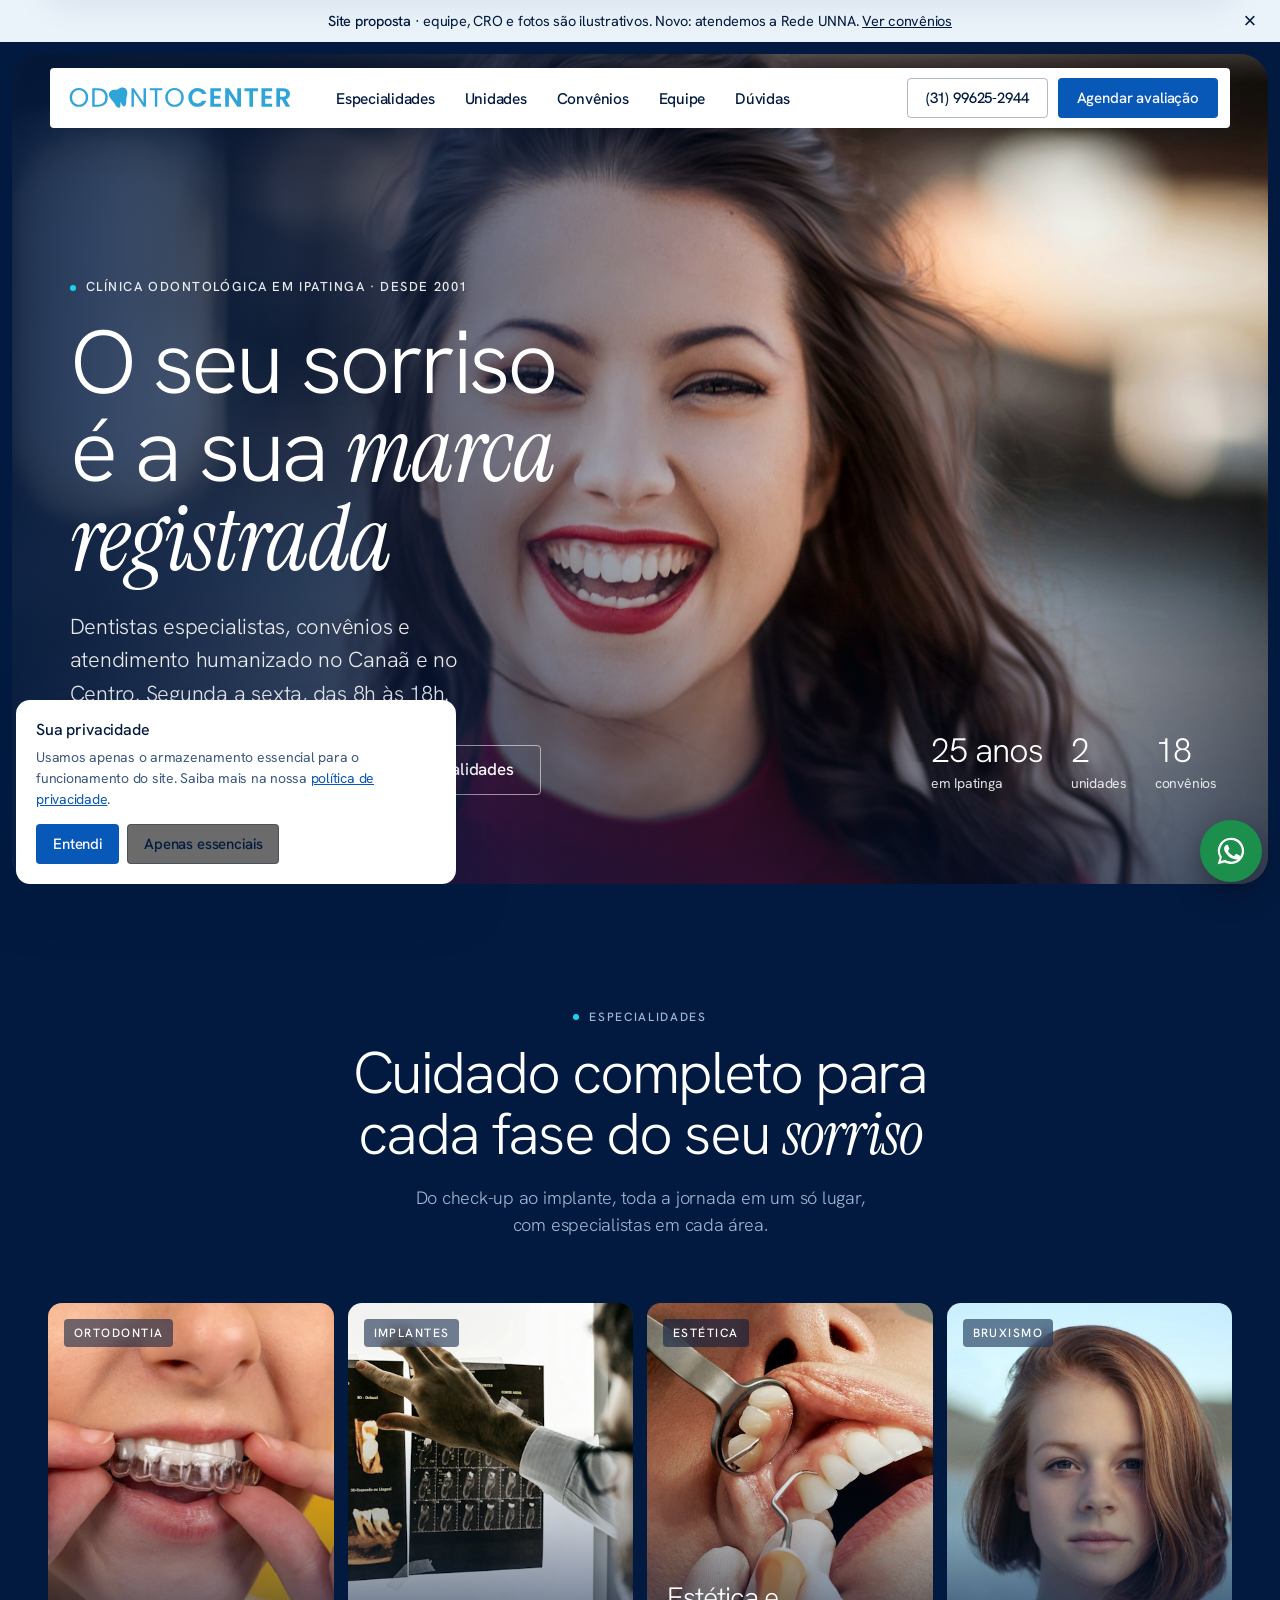
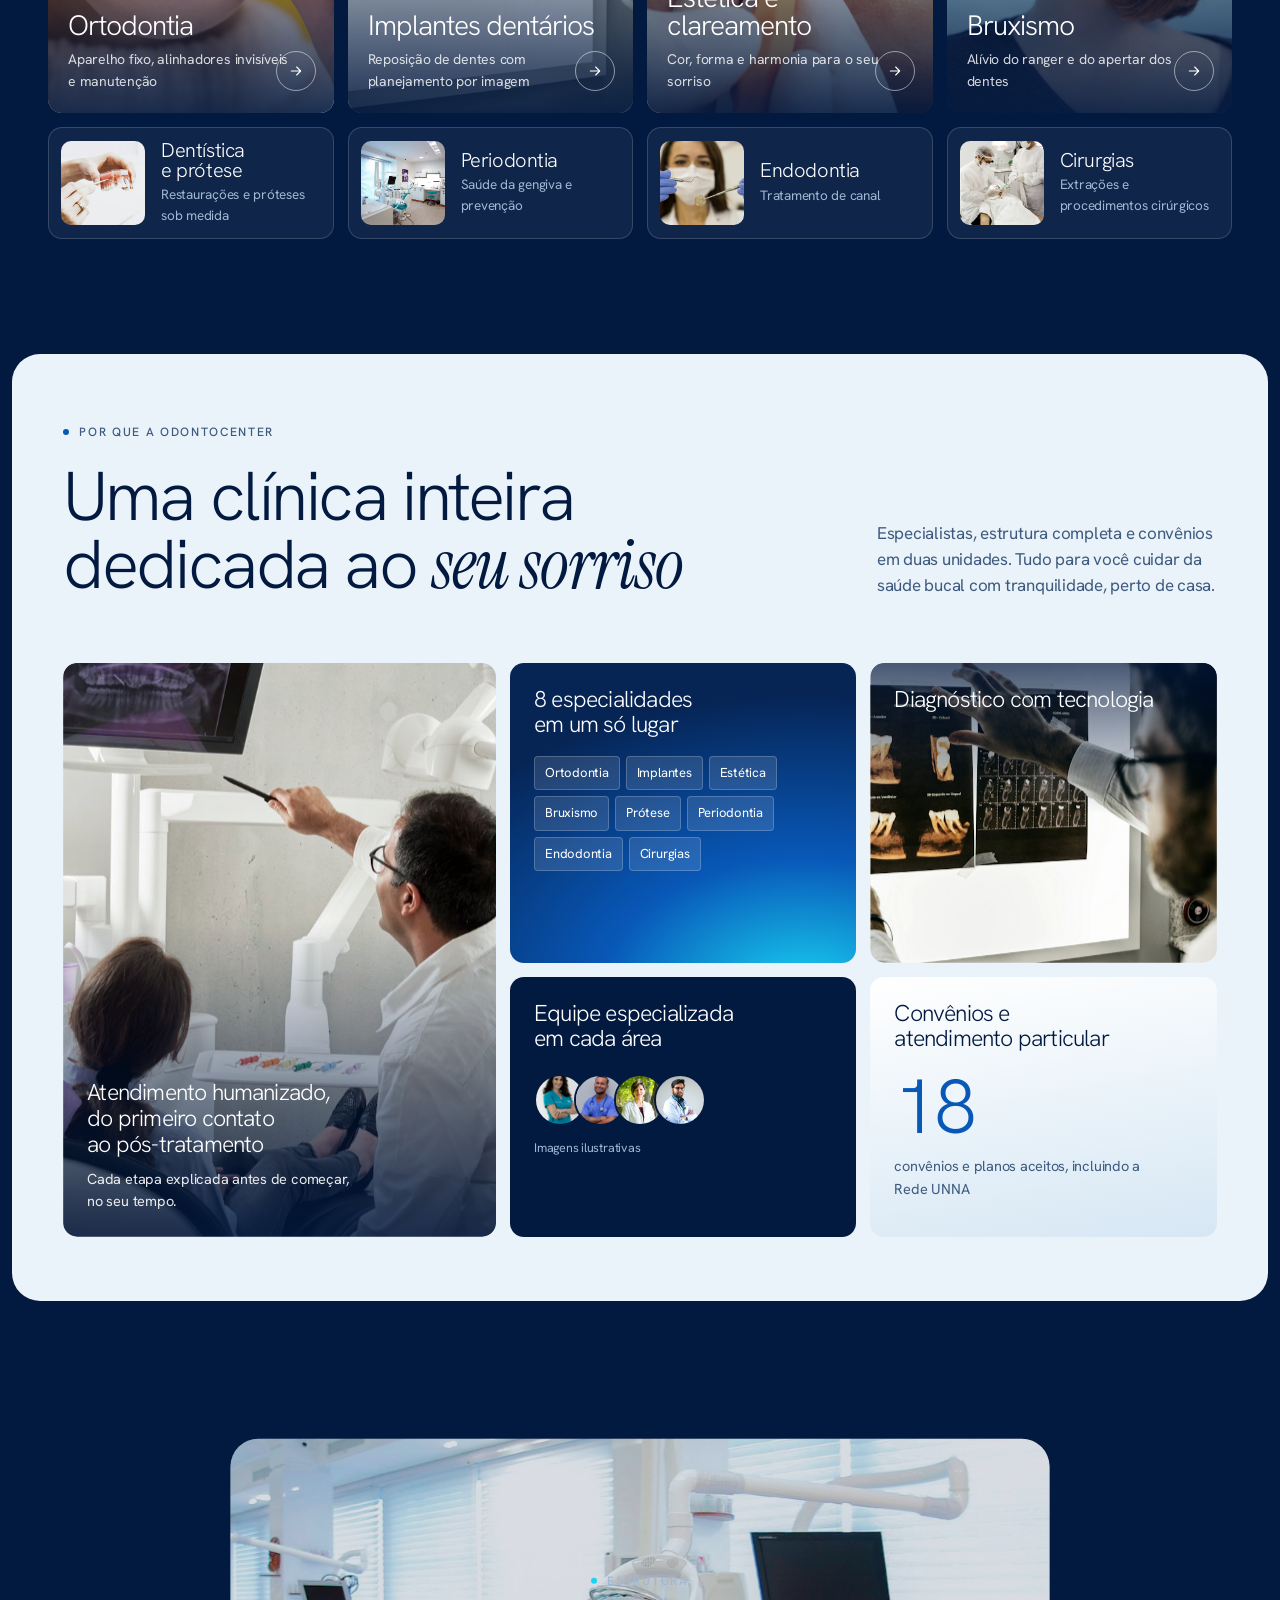
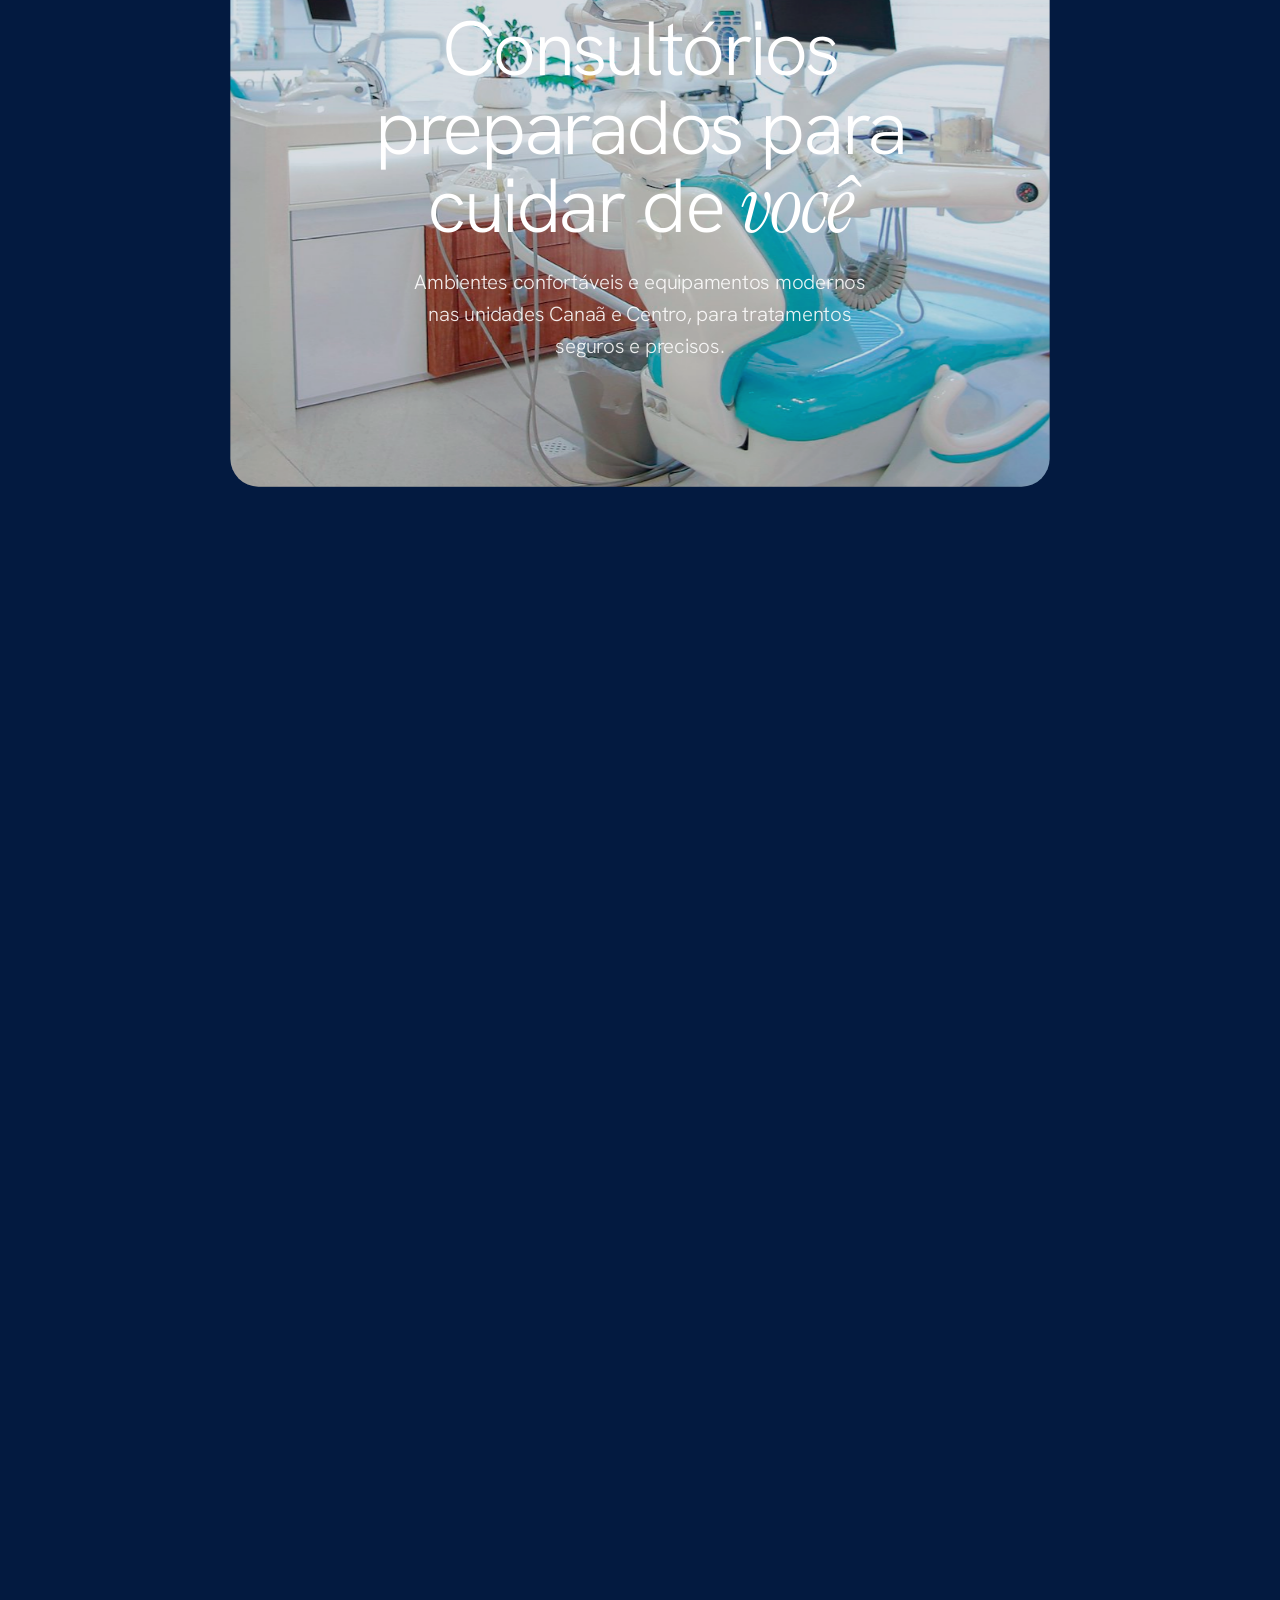
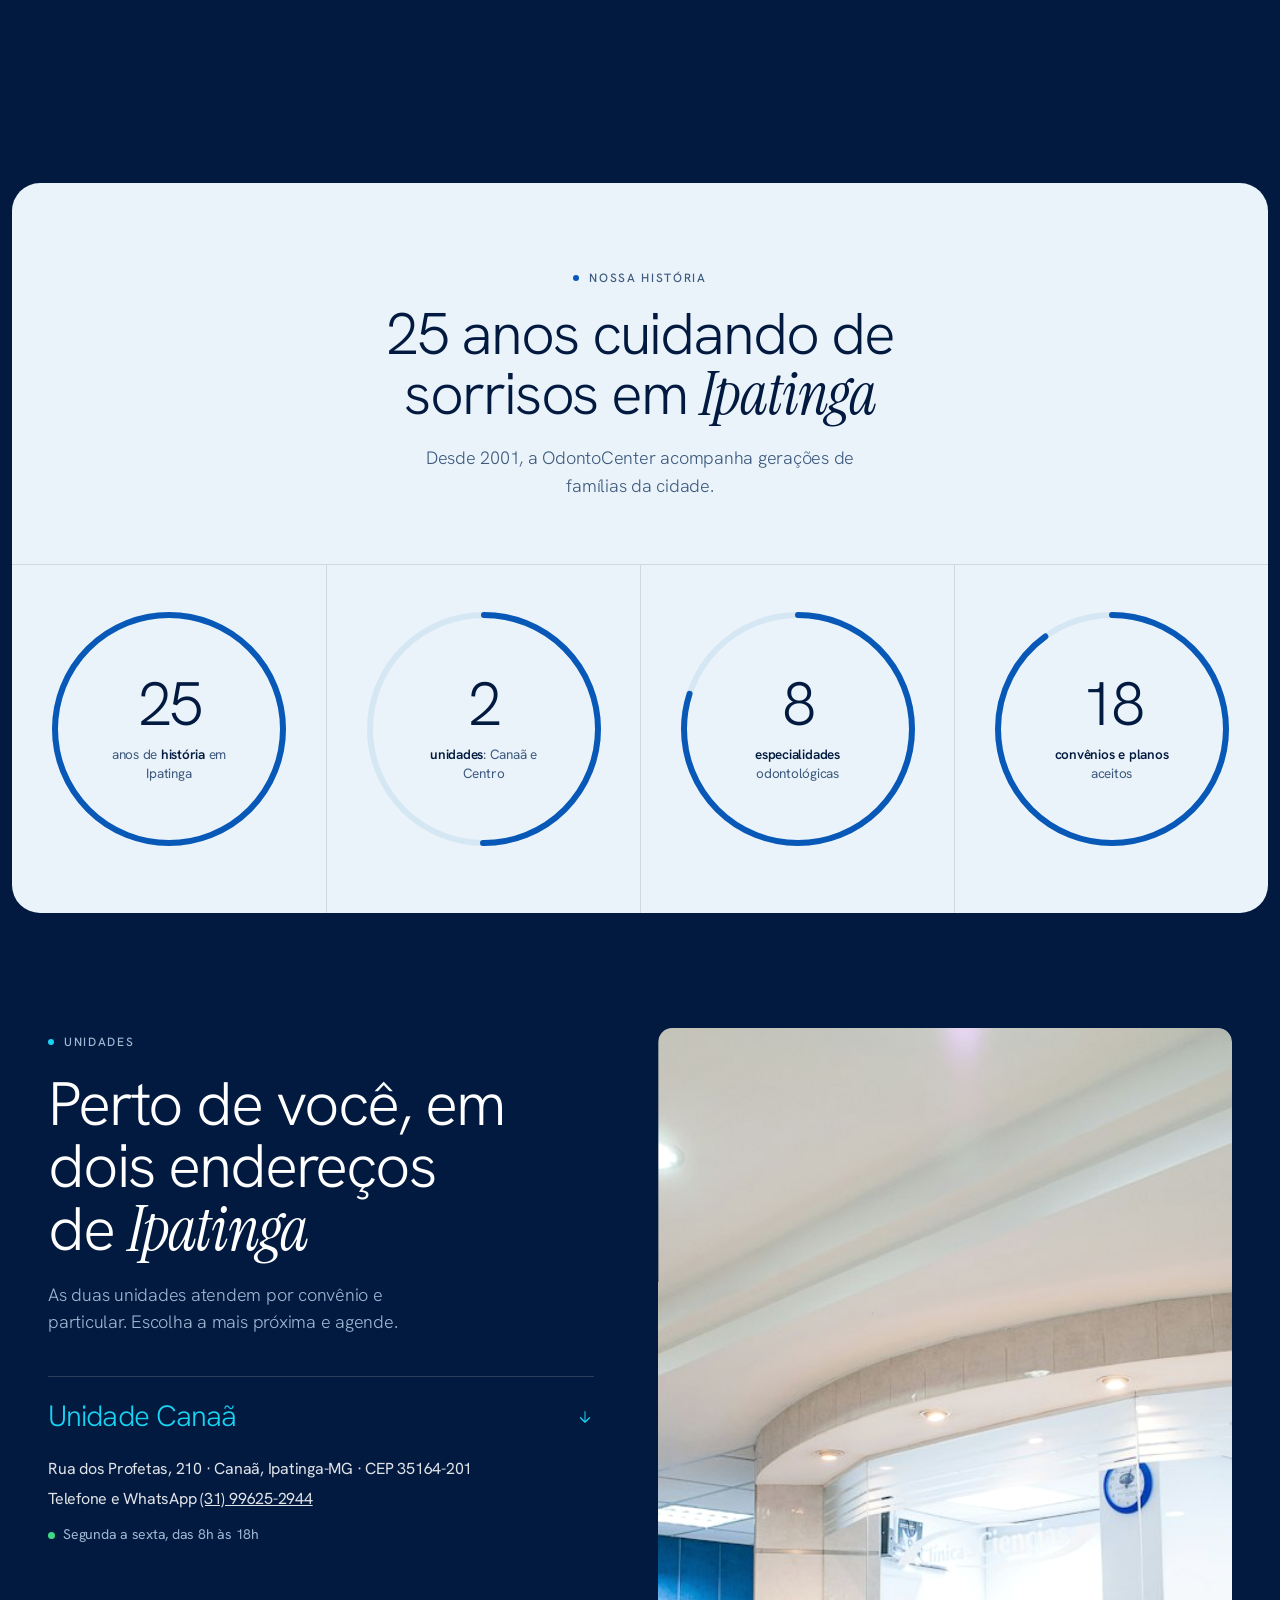
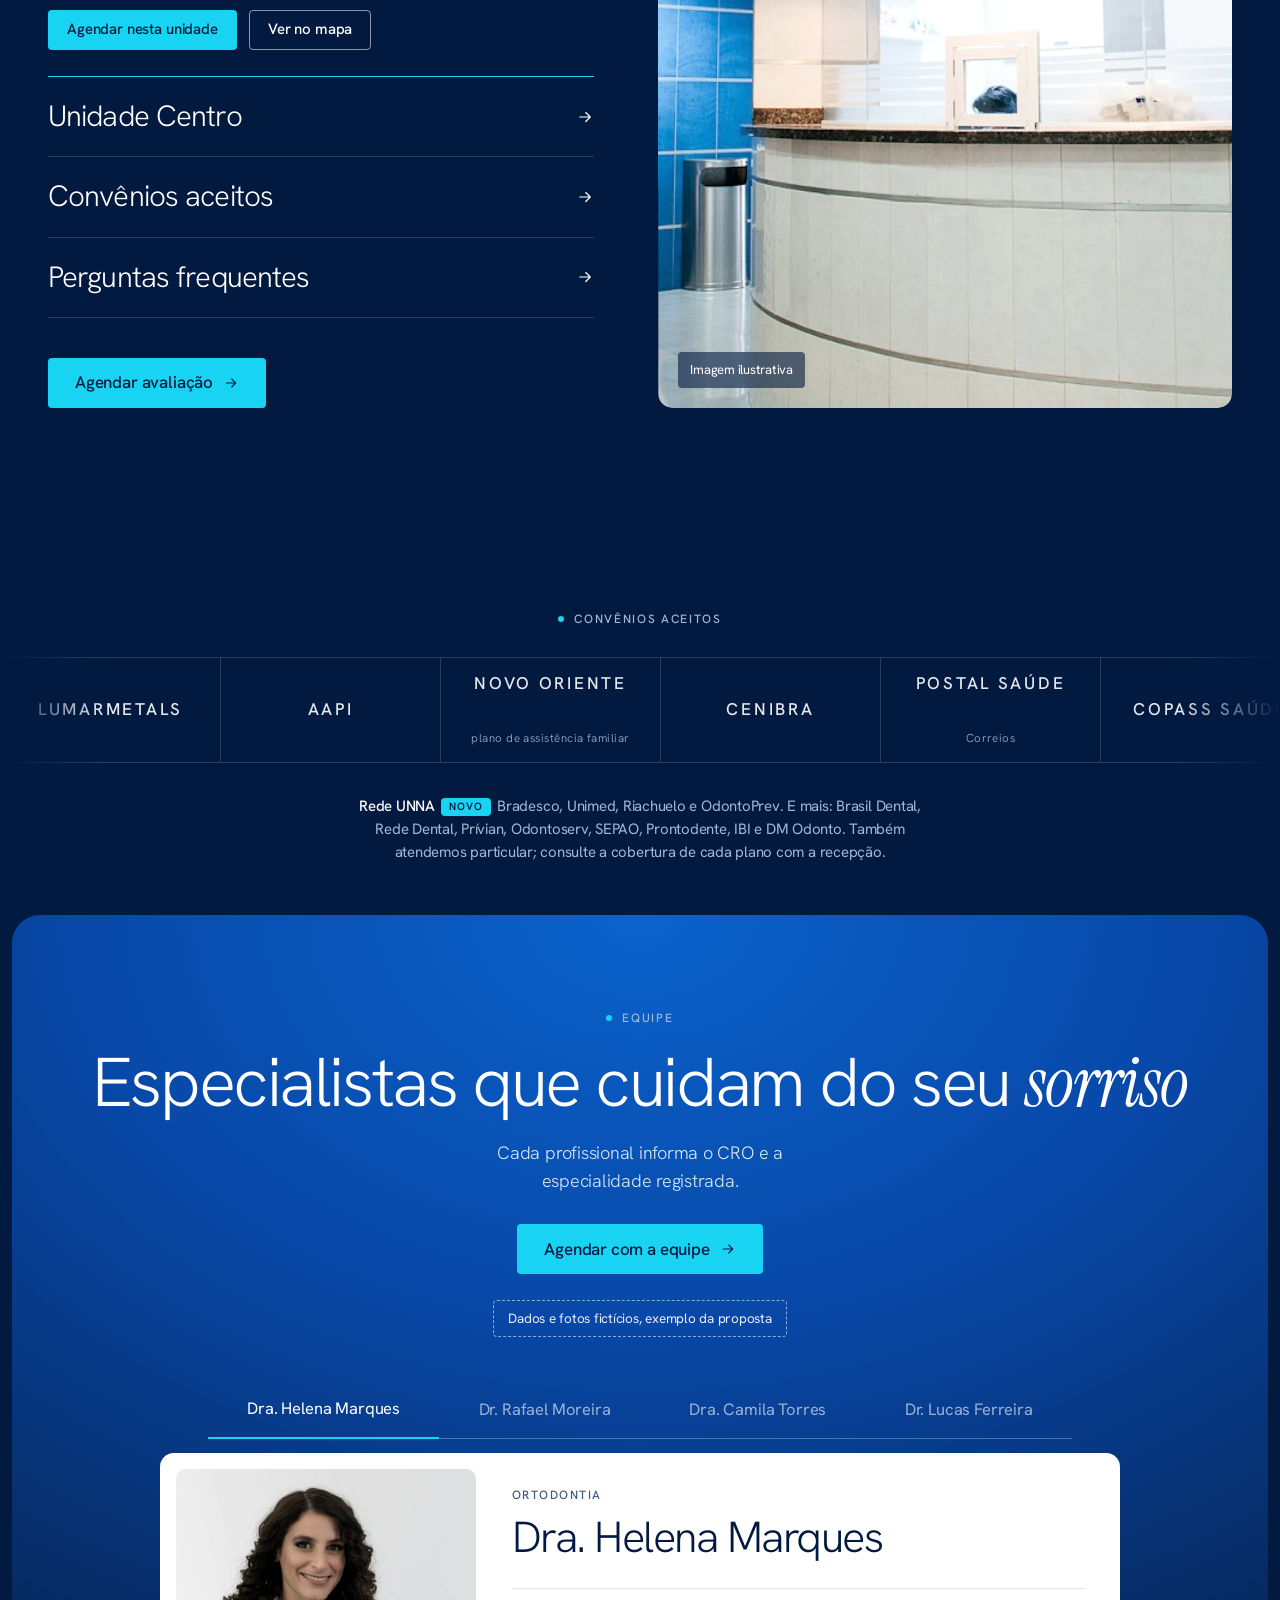
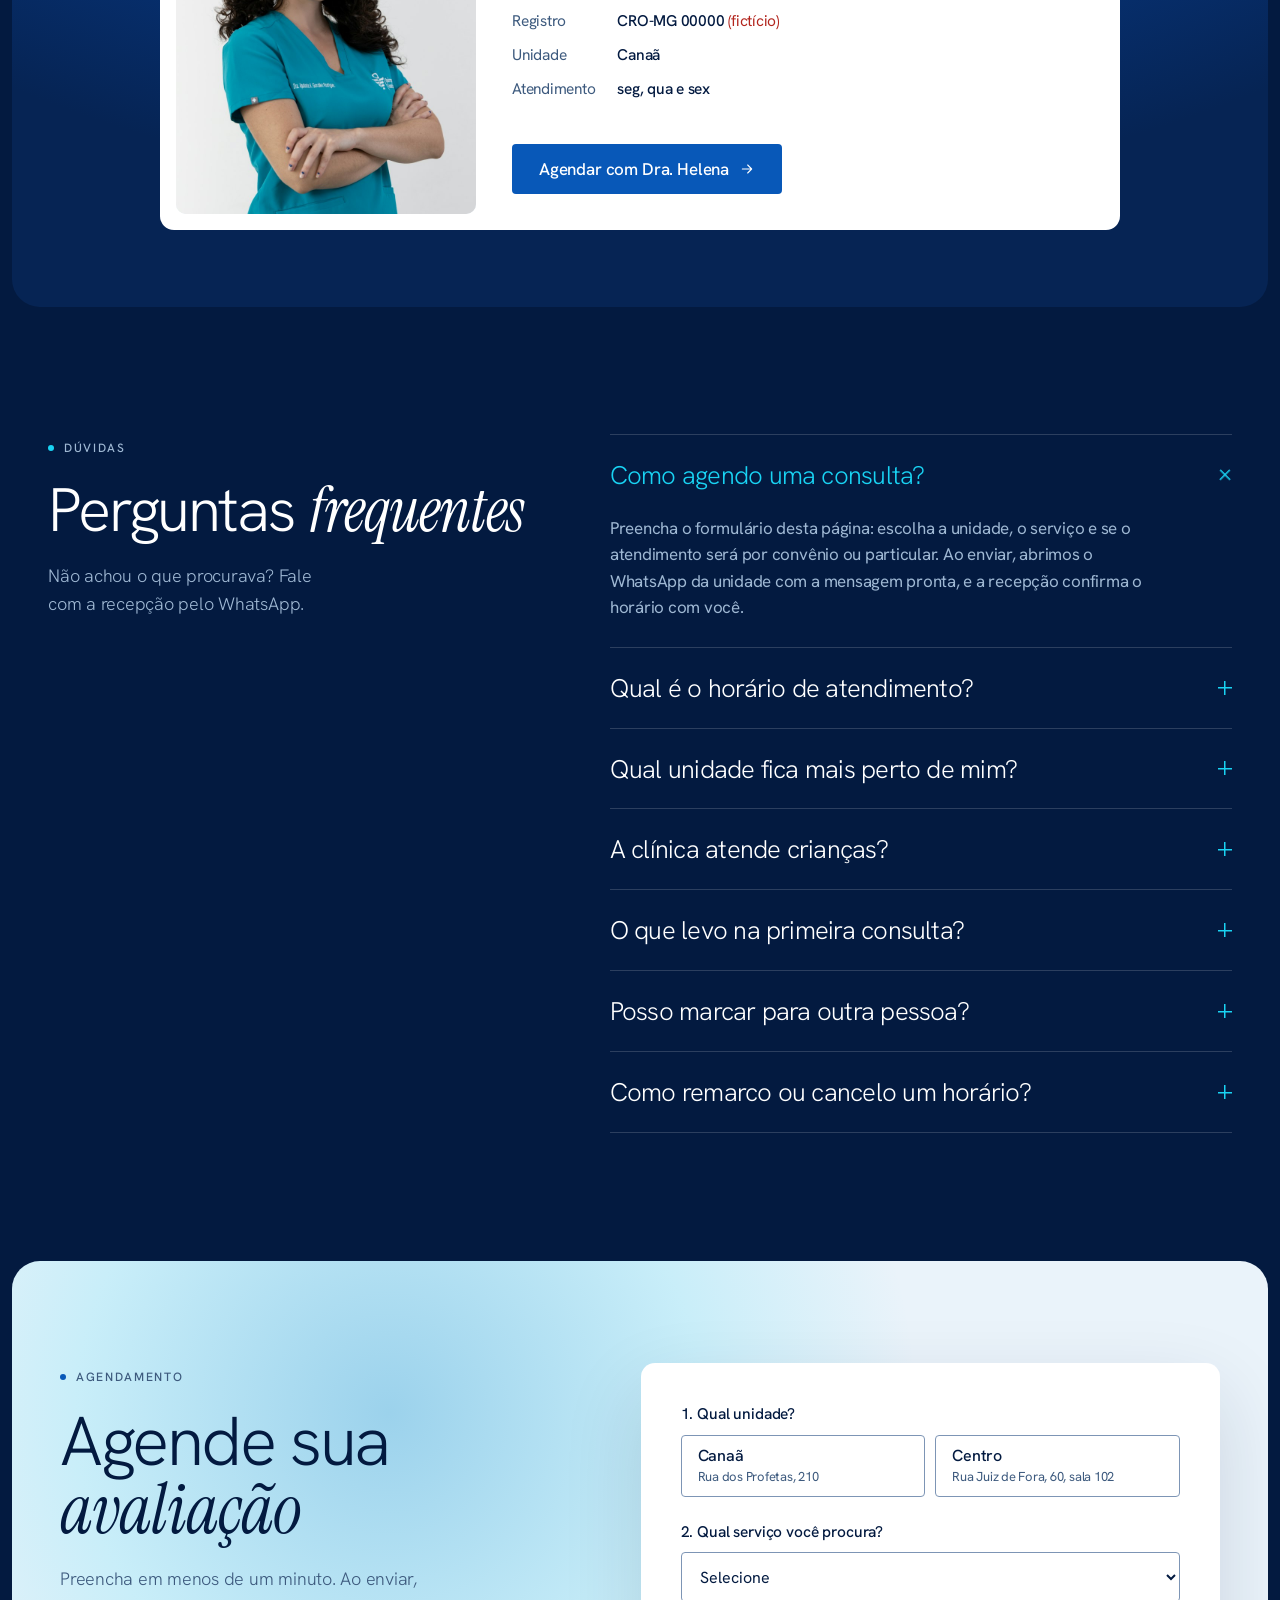
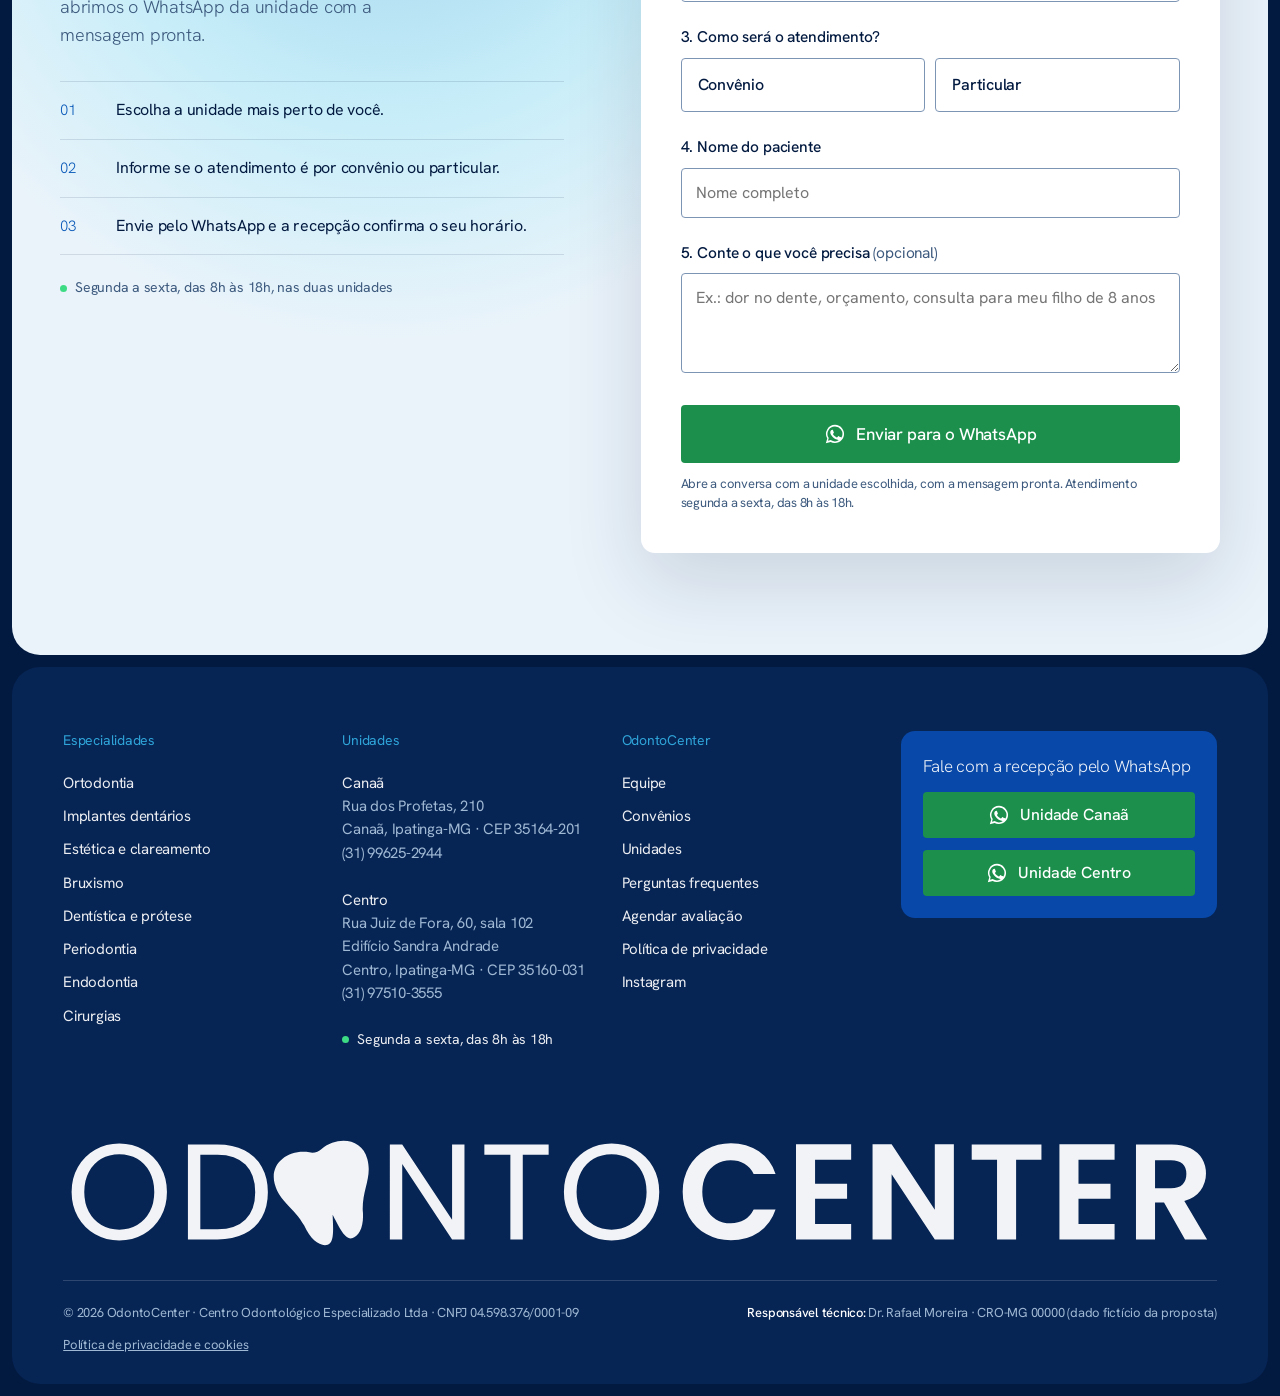
==== commit a085138f: "Refine logo: gap between ODONTO and CENTER, rotated tooth, letter spacing Co-Authored-By: Claude Opu" ====
--- a/site/index.html
+++ b/site/index.html
@@ -16,12 +16,12 @@
 <body>
 <a class="skip" href="#conteudo">Ir para o conteúdo</a>
 <div class="announce" id="announce"><span><b style="font-weight:500">Site proposta</b> · equipe, CRO e fotos são ilustrativos. Novo: atendemos a Rede UNNA. <a href="index.html#convenios">Ver convênios</a></span><button type="button" id="announce-x" aria-label="Fechar aviso">×</button></div>
-<div class="navcard stick" id="stick" aria-hidden="true"><a href="#topo" aria-label="OdontoCenter, página inicial"><svg class="logo" viewBox="0 0 505.2 57.2" role="img" aria-label="OdontoCenter"><path fill="currentColor" fill-rule="evenodd" d="M0 25.6Q0 19.1 3 13.8Q6 8.6 11.2 5.7Q16.4 2.8 22.6 2.8Q29 2.8 34.1 5.7Q39.3 8.6 42.3 13.8Q45.2 19 45.2 25.6Q45.2 32.2 42.3 37.4Q39.3 42.7 34.1 45.6Q29 48.5 22.6 48.5Q16.4 48.5 11.2 45.6Q6 42.7 3 37.4Q0 32.2 0 25.6ZM39.2 25.6Q39.2 20.2 37.1 16.2Q34.9 12.2 31.2 10Q27.4 7.8 22.6 7.8Q17.8 7.8 14.1 10Q10.3 12.2 8.2 16.2Q6 20.2 6 25.6Q6 31 8.2 35Q10.3 39.1 14.1 41.2Q17.9 43.4 22.6 43.4Q27.3 43.4 31.1 41.2Q34.9 39.1 37.1 35Q39.2 31 39.2 25.6ZM92.5 25.8Q92.5 32.8 89.6 37.8Q86.7 42.9 81.3 45.6Q75.9 48.2 68.5 48.2H54.5V3.2H68.5Q75.9 3.2 81.3 6Q86.7 8.7 89.6 13.8Q92.5 18.9 92.5 25.8ZM86.5 25.8Q86.5 17.5 81.9 12.7Q77.2 8 68.5 8H60.4V43.4H68.5Q77.3 43.4 81.9 38.8Q86.5 34.2 86.5 25.8ZM190 48.2H184L159.8 12.5V48.2H153.8V3.2H159.8L184 39V3.2H190ZM227 3.2V8H215.4V48.2H209.9V8H198.2V3.2ZM231.2 25.6Q231.2 19.1 234.3 13.8Q237.3 8.6 242.4 5.7Q247.6 2.8 253.9 2.8Q260.2 2.8 265.4 5.7Q270.6 8.6 273.5 13.8Q276.5 19 276.5 25.6Q276.5 32.2 273.5 37.4Q270.6 42.7 265.4 45.6Q260.2 48.5 253.9 48.5Q247.6 48.5 242.4 45.6Q237.3 42.7 234.3 37.4Q231.2 32.2 231.2 25.6ZM270.5 25.6Q270.5 20.2 268.3 16.2Q266.2 12.2 262.4 10Q258.7 7.8 253.9 7.8Q249.1 7.8 245.3 10Q241.6 12.2 239.4 16.2Q237.3 20.2 237.3 25.6Q237.3 31 239.4 35Q241.6 39.1 245.4 41.2Q249.2 43.4 253.9 43.4Q258.6 43.4 262.4 41.2Q266.2 39.1 268.3 35Q270.5 31 270.5 25.6ZM293.6 10.2Q300.7 10.2 305.7 14.6Q310.8 18.9 312.5 26.4H301.8Q300.6 23.5 298.4 22Q296.2 20.5 293.5 20.5Q289 20.5 286.2 24.1Q283.4 27.7 283.4 33.8Q283.4 39.8 286.2 43.4Q289 47.1 293.5 47.1Q296.2 47.1 298.4 45.5Q300.6 44 301.8 41.1H312.5Q310.8 48.6 305.7 52.9Q300.7 57.2 293.6 57.2Q287.8 57.2 283.2 54.3Q278.6 51.3 276.1 45.9Q273.5 40.6 273.5 33.8Q273.5 26.9 276.1 21.6Q278.6 16.2 283.2 13.2Q287.8 10.2 293.6 10.2ZM331.9 19.6V28.8H347.2V37.4H331.9V47.4H349.2V56.2H320.5V10.8H349.2V19.6ZM393.5 56.5H383.4L366.6 28.3V56.5H356.5V10.8H366.6L383.4 39.1V10.8H393.5ZM430 11.2V20.1H419.7V56.5H410.3V20.1H400V11.2ZM447.8 19.7V28.9H463V37.5H447.8V47.6H465V56.5H436.5V10.8H465V19.7ZM493.9 56.5 485.3 39.3H482.8V56.5H472.8V11H489.7Q494.6 11 498 12.9Q501.5 14.8 503.2 18Q504.9 21.3 504.9 25.3Q504.9 29.9 502.6 33.4Q500.2 37 495.7 38.5L505.2 56.5ZM482.8 31.5H489.1Q491.9 31.5 493.2 30Q494.6 28.5 494.6 25.8Q494.6 23.2 493.2 21.7Q491.9 20.2 489.1 20.2H482.8ZM96.0,16.0 C96.0,4.6 107.3,0.0 116.7,4.6 C118.6,5.7 121.1,5.7 123.0,4.6 C132.4,0.0 143.8,4.6 143.8,16.0 C143.8,26.2 137.5,30.8 134.9,41.6 C133.7,50.2 129.9,54.8 126.2,54.8 C122.4,54.8 121.1,45.6 119.9,39.9 C118.6,45.6 117.3,54.8 113.6,54.8 C109.8,54.8 106.0,50.2 104.8,41.6 C102.3,30.8 96.0,26.2 96.0,16.0 Z"/></svg></a><nav aria-label="Principal"><a href="#especialidades">Especialidades</a><a href="#unidades">Unidades</a><a href="#convenios">Convênios</a><a href="#equipe">Equipe</a><a href="#duvidas">Dúvidas</a></nav><div class="end"><a class="tel btn btn-ob" href="tel:+5531996252944">(31) 99625-2944</a><a class="btn btn-b" href="#agendar">Agendar avaliação</a><button class="burger" type="button" aria-label="Abrir menu" aria-expanded="false" aria-controls="drawer"><span></span></button></div></div>
+<div class="navcard stick" id="stick" aria-hidden="true"><a href="#topo" aria-label="OdontoCenter, página inicial"><svg class="logo" viewBox="-2 -8.38 846.94 90.74" role="img" aria-label="OdontoCenter"><path fill="currentColor" d="M4.3 34.9Q4.3 24.7 8.95 16.55Q13.6 8.4 21.6 3.85Q29.6 -0.7 39.3 -0.7Q49.1 -0.7 57.1 3.85Q65.1 8.4 69.7 16.5Q74.3 24.6 74.3 34.9Q74.3 45.2 69.7 53.3Q65.1 61.4 57.1 65.95Q49.1 70.5 39.3 70.5Q29.6 70.5 21.6 65.95Q13.6 61.4 8.95 53.25Q4.3 45.1 4.3 34.9ZM65 34.9Q65 26.5 61.65 20.25Q58.3 14 52.5 10.6Q46.7 7.2 39.3 7.2Q31.9 7.2 26.1 10.6Q20.3 14 16.95 20.25Q13.6 26.5 13.6 34.9Q13.6 43.2 16.95 49.5Q20.3 55.8 26.15 59.2Q32 62.6 39.3 62.6Q46.6 62.6 52.45 59.2Q58.3 55.8 61.65 49.5Q65 43.2 65 34.9Z M148.4 35.1Q148.4 45.8 143.95 53.65Q139.5 61.5 131.15 65.65Q122.8 69.8 111.4 69.8H89.7V0.1H111.4Q122.8 0.1 131.15 4.35Q139.5 8.6 143.95 16.5Q148.4 24.4 148.4 35.1ZM139.1 35.1Q139.1 22.1 131.95 14.8Q124.8 7.5 111.4 7.5H98.8V62.3H111.4Q124.9 62.3 132 55.15Q139.1 48 139.1 35.1Z M292.74 69.8H283.64L247.04 14.3V69.8H237.94V0H247.04L283.64 55.4V0H292.74Z M354.54 0.1V7.5H335.54V69.8H326.44V7.5H307.34V0.1Z M365.74 34.9Q365.74 24.7 370.39 16.55Q375.04 8.4 383.04 3.85Q391.04 -0.7 400.74 -0.7Q410.54 -0.7 418.54 3.85Q426.54 8.4 431.14 16.5Q435.74 24.6 435.74 34.9Q435.74 45.2 431.14 53.3Q426.54 61.4 418.54 65.95Q410.54 70.5 400.74 70.5Q391.04 70.5 383.04 65.95Q375.04 61.4 370.39 53.25Q365.74 45.1 365.74 34.9ZM426.44 34.9Q426.44 26.5 423.09 20.25Q419.74 14 413.94 10.6Q408.14 7.2 400.74 7.2Q393.34 7.2 387.54 10.6Q381.74 14 378.39 20.25Q375.04 26.5 375.04 34.9Q375.04 43.2 378.39 49.5Q381.74 55.8 387.59 59.2Q393.44 62.6 400.74 62.6Q408.04 62.6 413.89 59.2Q419.74 55.8 423.09 49.5Q426.44 43.2 426.44 34.9Z M488.34 -0.9Q500.04 -0.9 508.84 5.1Q517.64 11.1 521.14 21.7H505.04Q502.64 16.7 498.29 14.2Q493.94 11.7 488.24 11.7Q482.14 11.7 477.39 14.55Q472.64 17.4 469.99 22.6Q467.34 27.8 467.34 34.8Q467.34 41.7 469.99 46.95Q472.64 52.2 477.39 55.05Q482.14 57.9 488.24 57.9Q493.94 57.9 498.29 55.35Q502.64 52.8 505.04 47.8H521.14Q517.64 58.5 508.89 64.45Q500.14 70.4 488.34 70.4Q478.34 70.4 470.29 65.85Q462.24 61.3 457.59 53.2Q452.94 45.1 452.94 34.8Q452.94 24.5 457.59 16.35Q462.24 8.2 470.29 3.65Q478.34 -0.9 488.34 -0.9Z M550.14 11.3V28.8H573.64V39.9H550.14V58.4H576.64V69.8H536.14V-0.1H576.64V11.3Z M652.04 69.8H638.04L606.34 21.9V69.8H592.34V-0.1H606.34L638.04 47.9V-0.1H652.04Z M716.34 0V11.3H697.74V69.8H683.74V11.3H665.14V0Z M743.54 11.3V28.8H767.04V39.9H743.54V58.4H770.04V69.8H729.54V-0.1H770.04V11.3Z M821.74 69.8 806.34 42.6H799.74V69.8H785.74V0H811.94Q820.04 0 825.74 2.85Q831.44 5.7 834.29 10.55Q837.14 15.4 837.14 21.4Q837.14 28.3 833.14 33.85Q829.14 39.4 821.24 41.5L837.94 69.8ZM799.74 32.1H811.44Q817.14 32.1 819.94 29.35Q822.74 26.6 822.74 21.7Q822.74 16.9 819.94 14.25Q817.14 11.6 811.44 11.6H799.74Z M153.39,28.84 C 149.33,13.67 163.81,3.29 178.87,5.76 C 181.96,6.56 185.54,5.60 187.82,3.36 C 199.62,-6.30 217.35,-4.55 221.42,10.62 C 225.07,24.27 217.75,32.74 218.03,48.11 C 219.29,59.96 215.55,67.47 210.18,68.91 C 204.81,70.35 199.76,58.69 195.94,51.59 C 196.18,59.65 197.65,72.27 192.28,73.71 C 186.91,75.14 179.91,70.52 175.07,59.62 C 167.63,46.17 157.05,42.50 153.39,28.84Z"/></svg></a><nav aria-label="Principal"><a href="#especialidades">Especialidades</a><a href="#unidades">Unidades</a><a href="#convenios">Convênios</a><a href="#equipe">Equipe</a><a href="#duvidas">Dúvidas</a></nav><div class="end"><a class="tel btn btn-ob" href="tel:+5531996252944">(31) 99625-2944</a><a class="btn btn-b" href="#agendar">Agendar avaliação</a><button class="burger" type="button" aria-label="Abrir menu" aria-expanded="false" aria-controls="drawer"><span></span></button></div></div>
 <div class="drawer" id="drawer" aria-hidden="true" role="dialog" aria-label="Menu"><button class="drawer-close" type="button" aria-label="Fechar menu">×</button><a class="dl" href="#especialidades">Especialidades<svg class="ar" viewBox="0 0 24 24" fill="none" stroke="currentColor" stroke-width="1.6" stroke-linecap="round" stroke-linejoin="round" aria-hidden="true"><path d="M5 12h14M13 6l6 6-6 6"/></svg></a><a class="dl" href="#unidades">Unidades<svg class="ar" viewBox="0 0 24 24" fill="none" stroke="currentColor" stroke-width="1.6" stroke-linecap="round" stroke-linejoin="round" aria-hidden="true"><path d="M5 12h14M13 6l6 6-6 6"/></svg></a><a class="dl" href="#convenios">Convênios<svg class="ar" viewBox="0 0 24 24" fill="none" stroke="currentColor" stroke-width="1.6" stroke-linecap="round" stroke-linejoin="round" aria-hidden="true"><path d="M5 12h14M13 6l6 6-6 6"/></svg></a><a class="dl" href="#equipe">Equipe<svg class="ar" viewBox="0 0 24 24" fill="none" stroke="currentColor" stroke-width="1.6" stroke-linecap="round" stroke-linejoin="round" aria-hidden="true"><path d="M5 12h14M13 6l6 6-6 6"/></svg></a><a class="dl" href="#duvidas">Dúvidas<svg class="ar" viewBox="0 0 24 24" fill="none" stroke="currentColor" stroke-width="1.6" stroke-linecap="round" stroke-linejoin="round" aria-hidden="true"><path d="M5 12h14M13 6l6 6-6 6"/></svg></a><a class="dl" href="#agendar">Agendar avaliação<svg class="ar" viewBox="0 0 24 24" fill="none" stroke="currentColor" stroke-width="1.6" stroke-linecap="round" stroke-linejoin="round" aria-hidden="true"><path d="M5 12h14M13 6l6 6-6 6"/></svg></a><div class="dsub"><a href="especialidades/ortodontia-ipatinga.html">Ortodontia</a><a href="especialidades/implante-dentario-ipatinga.html">Implantes dentários</a><a href="especialidades/clareamento-estetica-dental-ipatinga.html">Estética e clareamento</a><a href="especialidades/bruxismo-ipatinga.html">Bruxismo</a><a href="especialidades/dentistica-protese-ipatinga.html">Dentística e prótese</a><a href="especialidades/periodontia-tratamento-gengiva-ipatinga.html">Periodontia</a><a href="especialidades/tratamento-de-canal-endodontia-ipatinga.html">Endodontia</a><a href="especialidades/cirurgia-odontologica-ipatinga.html">Cirurgias</a></div><div class="dbot"><a class="btn btn-wa" data-wa="canaa" href="#"><svg class="wa" width="22" height="22" viewBox="0 0 24 24" fill="currentColor" aria-hidden="true"><path d="M12.04 2a9.9 9.9 0 0 0-8.5 14.9L2 22l5.25-1.38A9.9 9.9 0 1 0 12.04 2zm0 1.8a8.1 8.1 0 1 1-4.3 14.98l-.3-.18-3.1.82.83-3.02-.2-.31A8.1 8.1 0 0 1 12.04 3.8zM8.6 7.5c-.2 0-.5.07-.76.35-.26.29-1 1-1 2.43s1.03 2.8 1.17 3c.15.2 2.03 3.23 5 4.4 2.47.97 2.97.78 3.5.73.54-.05 1.73-.7 1.97-1.39.25-.68.25-1.27.17-1.4-.07-.12-.27-.2-.56-.34-.3-.15-1.73-.86-2-.96-.26-.1-.46-.15-.65.15-.2.3-.75.95-.92 1.15-.17.2-.34.22-.63.07-.3-.15-1.24-.46-2.37-1.46-.88-.78-1.47-1.75-1.64-2.05-.17-.3-.02-.46.13-.6.13-.14.3-.35.44-.52.15-.17.2-.3.3-.5.1-.2.05-.37-.02-.52-.08-.15-.65-1.6-.9-2.18-.23-.56-.47-.48-.65-.49z"/></svg> WhatsApp Canaã</a><a class="btn btn-wa" data-wa="centro" href="#"><svg class="wa" width="22" height="22" viewBox="0 0 24 24" fill="currentColor" aria-hidden="true"><path d="M12.04 2a9.9 9.9 0 0 0-8.5 14.9L2 22l5.25-1.38A9.9 9.9 0 1 0 12.04 2zm0 1.8a8.1 8.1 0 1 1-4.3 14.98l-.3-.18-3.1.82.83-3.02-.2-.31A8.1 8.1 0 0 1 12.04 3.8zM8.6 7.5c-.2 0-.5.07-.76.35-.26.29-1 1-1 2.43s1.03 2.8 1.17 3c.15.2 2.03 3.23 5 4.4 2.47.97 2.97.78 3.5.73.54-.05 1.73-.7 1.97-1.39.25-.68.25-1.27.17-1.4-.07-.12-.27-.2-.56-.34-.3-.15-1.73-.86-2-.96-.26-.1-.46-.15-.65.15-.2.3-.75.95-.92 1.15-.17.2-.34.22-.63.07-.3-.15-1.24-.46-2.37-1.46-.88-.78-1.47-1.75-1.64-2.05-.17-.3-.02-.46.13-.6.13-.14.3-.35.44-.52.15-.17.2-.3.3-.5.1-.2.05-.37-.02-.52-.08-.15-.65-1.6-.9-2.18-.23-.56-.47-.48-.65-.49z"/></svg> WhatsApp Centro</a><span class="hours">Segunda a sexta, das 8h às 18h</span></div></div>
 <main id="conteudo">
 <header class="hero" id="topo">
   <div class="hero-bg"><img class="photo-grade" src="img/hero.jpg" alt="Mulher sorrindo com dentes saudáveis" width="1800" height="2700" fetchpriority="high"></div>
-  <div class="navcard"><a href="#topo" aria-label="OdontoCenter, página inicial"><svg class="logo" viewBox="0 0 505.2 57.2" role="img" aria-label="OdontoCenter"><path fill="currentColor" fill-rule="evenodd" d="M0 25.6Q0 19.1 3 13.8Q6 8.6 11.2 5.7Q16.4 2.8 22.6 2.8Q29 2.8 34.1 5.7Q39.3 8.6 42.3 13.8Q45.2 19 45.2 25.6Q45.2 32.2 42.3 37.4Q39.3 42.7 34.1 45.6Q29 48.5 22.6 48.5Q16.4 48.5 11.2 45.6Q6 42.7 3 37.4Q0 32.2 0 25.6ZM39.2 25.6Q39.2 20.2 37.1 16.2Q34.9 12.2 31.2 10Q27.4 7.8 22.6 7.8Q17.8 7.8 14.1 10Q10.3 12.2 8.2 16.2Q6 20.2 6 25.6Q6 31 8.2 35Q10.3 39.1 14.1 41.2Q17.9 43.4 22.6 43.4Q27.3 43.4 31.1 41.2Q34.9 39.1 37.1 35Q39.2 31 39.2 25.6ZM92.5 25.8Q92.5 32.8 89.6 37.8Q86.7 42.9 81.3 45.6Q75.9 48.2 68.5 48.2H54.5V3.2H68.5Q75.9 3.2 81.3 6Q86.7 8.7 89.6 13.8Q92.5 18.9 92.5 25.8ZM86.5 25.8Q86.5 17.5 81.9 12.7Q77.2 8 68.5 8H60.4V43.4H68.5Q77.3 43.4 81.9 38.8Q86.5 34.2 86.5 25.8ZM190 48.2H184L159.8 12.5V48.2H153.8V3.2H159.8L184 39V3.2H190ZM227 3.2V8H215.4V48.2H209.9V8H198.2V3.2ZM231.2 25.6Q231.2 19.1 234.3 13.8Q237.3 8.6 242.4 5.7Q247.6 2.8 253.9 2.8Q260.2 2.8 265.4 5.7Q270.6 8.6 273.5 13.8Q276.5 19 276.5 25.6Q276.5 32.2 273.5 37.4Q270.6 42.7 265.4 45.6Q260.2 48.5 253.9 48.5Q247.6 48.5 242.4 45.6Q237.3 42.7 234.3 37.4Q231.2 32.2 231.2 25.6ZM270.5 25.6Q270.5 20.2 268.3 16.2Q266.2 12.2 262.4 10Q258.7 7.8 253.9 7.8Q249.1 7.8 245.3 10Q241.6 12.2 239.4 16.2Q237.3 20.2 237.3 25.6Q237.3 31 239.4 35Q241.6 39.1 245.4 41.2Q249.2 43.4 253.9 43.4Q258.6 43.4 262.4 41.2Q266.2 39.1 268.3 35Q270.5 31 270.5 25.6ZM293.6 10.2Q300.7 10.2 305.7 14.6Q310.8 18.9 312.5 26.4H301.8Q300.6 23.5 298.4 22Q296.2 20.5 293.5 20.5Q289 20.5 286.2 24.1Q283.4 27.7 283.4 33.8Q283.4 39.8 286.2 43.4Q289 47.1 293.5 47.1Q296.2 47.1 298.4 45.5Q300.6 44 301.8 41.1H312.5Q310.8 48.6 305.7 52.9Q300.7 57.2 293.6 57.2Q287.8 57.2 283.2 54.3Q278.6 51.3 276.1 45.9Q273.5 40.6 273.5 33.8Q273.5 26.9 276.1 21.6Q278.6 16.2 283.2 13.2Q287.8 10.2 293.6 10.2ZM331.9 19.6V28.8H347.2V37.4H331.9V47.4H349.2V56.2H320.5V10.8H349.2V19.6ZM393.5 56.5H383.4L366.6 28.3V56.5H356.5V10.8H366.6L383.4 39.1V10.8H393.5ZM430 11.2V20.1H419.7V56.5H410.3V20.1H400V11.2ZM447.8 19.7V28.9H463V37.5H447.8V47.6H465V56.5H436.5V10.8H465V19.7ZM493.9 56.5 485.3 39.3H482.8V56.5H472.8V11H489.7Q494.6 11 498 12.9Q501.5 14.8 503.2 18Q504.9 21.3 504.9 25.3Q504.9 29.9 502.6 33.4Q500.2 37 495.7 38.5L505.2 56.5ZM482.8 31.5H489.1Q491.9 31.5 493.2 30Q494.6 28.5 494.6 25.8Q494.6 23.2 493.2 21.7Q491.9 20.2 489.1 20.2H482.8ZM96.0,16.0 C96.0,4.6 107.3,0.0 116.7,4.6 C118.6,5.7 121.1,5.7 123.0,4.6 C132.4,0.0 143.8,4.6 143.8,16.0 C143.8,26.2 137.5,30.8 134.9,41.6 C133.7,50.2 129.9,54.8 126.2,54.8 C122.4,54.8 121.1,45.6 119.9,39.9 C118.6,45.6 117.3,54.8 113.6,54.8 C109.8,54.8 106.0,50.2 104.8,41.6 C102.3,30.8 96.0,26.2 96.0,16.0 Z"/></svg></a><nav aria-label="Principal"><a href="#especialidades">Especialidades</a><a href="#unidades">Unidades</a><a href="#convenios">Convênios</a><a href="#equipe">Equipe</a><a href="#duvidas">Dúvidas</a></nav><div class="end"><a class="tel btn btn-ob" href="tel:+5531996252944">(31) 99625-2944</a><a class="btn btn-b" href="#agendar">Agendar avaliação</a><button class="burger" type="button" aria-label="Abrir menu" aria-expanded="false" aria-controls="drawer"><span></span></button></div></div>
+  <div class="navcard"><a href="#topo" aria-label="OdontoCenter, página inicial"><svg class="logo" viewBox="-2 -8.38 846.94 90.74" role="img" aria-label="OdontoCenter"><path fill="currentColor" d="M4.3 34.9Q4.3 24.7 8.95 16.55Q13.6 8.4 21.6 3.85Q29.6 -0.7 39.3 -0.7Q49.1 -0.7 57.1 3.85Q65.1 8.4 69.7 16.5Q74.3 24.6 74.3 34.9Q74.3 45.2 69.7 53.3Q65.1 61.4 57.1 65.95Q49.1 70.5 39.3 70.5Q29.6 70.5 21.6 65.95Q13.6 61.4 8.95 53.25Q4.3 45.1 4.3 34.9ZM65 34.9Q65 26.5 61.65 20.25Q58.3 14 52.5 10.6Q46.7 7.2 39.3 7.2Q31.9 7.2 26.1 10.6Q20.3 14 16.95 20.25Q13.6 26.5 13.6 34.9Q13.6 43.2 16.95 49.5Q20.3 55.8 26.15 59.2Q32 62.6 39.3 62.6Q46.6 62.6 52.45 59.2Q58.3 55.8 61.65 49.5Q65 43.2 65 34.9Z M148.4 35.1Q148.4 45.8 143.95 53.65Q139.5 61.5 131.15 65.65Q122.8 69.8 111.4 69.8H89.7V0.1H111.4Q122.8 0.1 131.15 4.35Q139.5 8.6 143.95 16.5Q148.4 24.4 148.4 35.1ZM139.1 35.1Q139.1 22.1 131.95 14.8Q124.8 7.5 111.4 7.5H98.8V62.3H111.4Q124.9 62.3 132 55.15Q139.1 48 139.1 35.1Z M292.74 69.8H283.64L247.04 14.3V69.8H237.94V0H247.04L283.64 55.4V0H292.74Z M354.54 0.1V7.5H335.54V69.8H326.44V7.5H307.34V0.1Z M365.74 34.9Q365.74 24.7 370.39 16.55Q375.04 8.4 383.04 3.85Q391.04 -0.7 400.74 -0.7Q410.54 -0.7 418.54 3.85Q426.54 8.4 431.14 16.5Q435.74 24.6 435.74 34.9Q435.74 45.2 431.14 53.3Q426.54 61.4 418.54 65.95Q410.54 70.5 400.74 70.5Q391.04 70.5 383.04 65.95Q375.04 61.4 370.39 53.25Q365.74 45.1 365.74 34.9ZM426.44 34.9Q426.44 26.5 423.09 20.25Q419.74 14 413.94 10.6Q408.14 7.2 400.74 7.2Q393.34 7.2 387.54 10.6Q381.74 14 378.39 20.25Q375.04 26.5 375.04 34.9Q375.04 43.2 378.39 49.5Q381.74 55.8 387.59 59.2Q393.44 62.6 400.74 62.6Q408.04 62.6 413.89 59.2Q419.74 55.8 423.09 49.5Q426.44 43.2 426.44 34.9Z M488.34 -0.9Q500.04 -0.9 508.84 5.1Q517.64 11.1 521.14 21.7H505.04Q502.64 16.7 498.29 14.2Q493.94 11.7 488.24 11.7Q482.14 11.7 477.39 14.55Q472.64 17.4 469.99 22.6Q467.34 27.8 467.34 34.8Q467.34 41.7 469.99 46.95Q472.64 52.2 477.39 55.05Q482.14 57.9 488.24 57.9Q493.94 57.9 498.29 55.35Q502.64 52.8 505.04 47.8H521.14Q517.64 58.5 508.89 64.45Q500.14 70.4 488.34 70.4Q478.34 70.4 470.29 65.85Q462.24 61.3 457.59 53.2Q452.94 45.1 452.94 34.8Q452.94 24.5 457.59 16.35Q462.24 8.2 470.29 3.65Q478.34 -0.9 488.34 -0.9Z M550.14 11.3V28.8H573.64V39.9H550.14V58.4H576.64V69.8H536.14V-0.1H576.64V11.3Z M652.04 69.8H638.04L606.34 21.9V69.8H592.34V-0.1H606.34L638.04 47.9V-0.1H652.04Z M716.34 0V11.3H697.74V69.8H683.74V11.3H665.14V0Z M743.54 11.3V28.8H767.04V39.9H743.54V58.4H770.04V69.8H729.54V-0.1H770.04V11.3Z M821.74 69.8 806.34 42.6H799.74V69.8H785.74V0H811.94Q820.04 0 825.74 2.85Q831.44 5.7 834.29 10.55Q837.14 15.4 837.14 21.4Q837.14 28.3 833.14 33.85Q829.14 39.4 821.24 41.5L837.94 69.8ZM799.74 32.1H811.44Q817.14 32.1 819.94 29.35Q822.74 26.6 822.74 21.7Q822.74 16.9 819.94 14.25Q817.14 11.6 811.44 11.6H799.74Z M153.39,28.84 C 149.33,13.67 163.81,3.29 178.87,5.76 C 181.96,6.56 185.54,5.60 187.82,3.36 C 199.62,-6.30 217.35,-4.55 221.42,10.62 C 225.07,24.27 217.75,32.74 218.03,48.11 C 219.29,59.96 215.55,67.47 210.18,68.91 C 204.81,70.35 199.76,58.69 195.94,51.59 C 196.18,59.65 197.65,72.27 192.28,73.71 C 186.91,75.14 179.91,70.52 175.07,59.62 C 167.63,46.17 157.05,42.50 153.39,28.84Z"/></svg></a><nav aria-label="Principal"><a href="#especialidades">Especialidades</a><a href="#unidades">Unidades</a><a href="#convenios">Convênios</a><a href="#equipe">Equipe</a><a href="#duvidas">Dúvidas</a></nav><div class="end"><a class="tel btn btn-ob" href="tel:+5531996252944">(31) 99625-2944</a><a class="btn btn-b" href="#agendar">Agendar avaliação</a><button class="burger" type="button" aria-label="Abrir menu" aria-expanded="false" aria-controls="drawer"><span></span></button></div></div>
   <div class="hero-copy">
     <h1 class="hero-eyebrow rv" style="--d:.05s">Clínica odontológica em Ipatinga · desde 2001</h1><p class="tagline" aria-hidden="false"><span class="ln"><span style="--d:.15s">O seu sorriso</span></span><span class="ln"><span style="--d:.27s">é a sua <span class="it">marca</span></span></span><span class="ln"><span style="--d:.39s"><span class="it">registrada</span></span></span></p>
     <p class="sub rv" style="--d:.55s">Dentistas especialistas, convênios e atendimento humanizado no Canaã e no Centro. Segunda a sexta, das 8h às 18h.</p>
@@ -141,7 +141,7 @@
     <div><h4>OdontoCenter</h4><a href="#equipe">Equipe</a><a href="#convenios">Convênios</a><a href="#unidades">Unidades</a><a href="#duvidas">Perguntas frequentes</a><a href="#agendar">Agendar avaliação</a><a href="politica-de-privacidade.html">Política de privacidade</a><a href="https://www.instagram.com/odontocenter.ipa/" target="_blank" rel="noopener">Instagram</a></div>
     <div class="fcard"><p>Fale com a recepção pelo WhatsApp</p><a class="btn btn-wa" data-wa="canaa" href="#"><svg class="wa" width="22" height="22" viewBox="0 0 24 24" fill="currentColor" aria-hidden="true"><path d="M12.04 2a9.9 9.9 0 0 0-8.5 14.9L2 22l5.25-1.38A9.9 9.9 0 1 0 12.04 2zm0 1.8a8.1 8.1 0 1 1-4.3 14.98l-.3-.18-3.1.82.83-3.02-.2-.31A8.1 8.1 0 0 1 12.04 3.8zM8.6 7.5c-.2 0-.5.07-.76.35-.26.29-1 1-1 2.43s1.03 2.8 1.17 3c.15.2 2.03 3.23 5 4.4 2.47.97 2.97.78 3.5.73.54-.05 1.73-.7 1.97-1.39.25-.68.25-1.27.17-1.4-.07-.12-.27-.2-.56-.34-.3-.15-1.73-.86-2-.96-.26-.1-.46-.15-.65.15-.2.3-.75.95-.92 1.15-.17.2-.34.22-.63.07-.3-.15-1.24-.46-2.37-1.46-.88-.78-1.47-1.75-1.64-2.05-.17-.3-.02-.46.13-.6.13-.14.3-.35.44-.52.15-.17.2-.3.3-.5.1-.2.05-.37-.02-.52-.08-.15-.65-1.6-.9-2.18-.23-.56-.47-.48-.65-.49z"/></svg> Unidade Canaã</a><a class="btn btn-wa" data-wa="centro" href="#"><svg class="wa" width="22" height="22" viewBox="0 0 24 24" fill="currentColor" aria-hidden="true"><path d="M12.04 2a9.9 9.9 0 0 0-8.5 14.9L2 22l5.25-1.38A9.9 9.9 0 1 0 12.04 2zm0 1.8a8.1 8.1 0 1 1-4.3 14.98l-.3-.18-3.1.82.83-3.02-.2-.31A8.1 8.1 0 0 1 12.04 3.8zM8.6 7.5c-.2 0-.5.07-.76.35-.26.29-1 1-1 2.43s1.03 2.8 1.17 3c.15.2 2.03 3.23 5 4.4 2.47.97 2.97.78 3.5.73.54-.05 1.73-.7 1.97-1.39.25-.68.25-1.27.17-1.4-.07-.12-.27-.2-.56-.34-.3-.15-1.73-.86-2-.96-.26-.1-.46-.15-.65.15-.2.3-.75.95-.92 1.15-.17.2-.34.22-.63.07-.3-.15-1.24-.46-2.37-1.46-.88-.78-1.47-1.75-1.64-2.05-.17-.3-.02-.46.13-.6.13-.14.3-.35.44-.52.15-.17.2-.3.3-.5.1-.2.05-.37-.02-.52-.08-.15-.65-1.6-.9-2.18-.23-.56-.47-.48-.65-.49z"/></svg> Unidade Centro</a></div>
   </div>
-  <div class="fbig" aria-hidden="true"><svg class="foot" viewBox="0 0 505.2 57.2" role="img" aria-label="OdontoCenter"><path fill="currentColor" fill-rule="evenodd" d="M0 25.6Q0 19.1 3 13.8Q6 8.6 11.2 5.7Q16.4 2.8 22.6 2.8Q29 2.8 34.1 5.7Q39.3 8.6 42.3 13.8Q45.2 19 45.2 25.6Q45.2 32.2 42.3 37.4Q39.3 42.7 34.1 45.6Q29 48.5 22.6 48.5Q16.4 48.5 11.2 45.6Q6 42.7 3 37.4Q0 32.2 0 25.6ZM39.2 25.6Q39.2 20.2 37.1 16.2Q34.9 12.2 31.2 10Q27.4 7.8 22.6 7.8Q17.8 7.8 14.1 10Q10.3 12.2 8.2 16.2Q6 20.2 6 25.6Q6 31 8.2 35Q10.3 39.1 14.1 41.2Q17.9 43.4 22.6 43.4Q27.3 43.4 31.1 41.2Q34.9 39.1 37.1 35Q39.2 31 39.2 25.6ZM92.5 25.8Q92.5 32.8 89.6 37.8Q86.7 42.9 81.3 45.6Q75.9 48.2 68.5 48.2H54.5V3.2H68.5Q75.9 3.2 81.3 6Q86.7 8.7 89.6 13.8Q92.5 18.9 92.5 25.8ZM86.5 25.8Q86.5 17.5 81.9 12.7Q77.2 8 68.5 8H60.4V43.4H68.5Q77.3 43.4 81.9 38.8Q86.5 34.2 86.5 25.8ZM190 48.2H184L159.8 12.5V48.2H153.8V3.2H159.8L184 39V3.2H190ZM227 3.2V8H215.4V48.2H209.9V8H198.2V3.2ZM231.2 25.6Q231.2 19.1 234.3 13.8Q237.3 8.6 242.4 5.7Q247.6 2.8 253.9 2.8Q260.2 2.8 265.4 5.7Q270.6 8.6 273.5 13.8Q276.5 19 276.5 25.6Q276.5 32.2 273.5 37.4Q270.6 42.7 265.4 45.6Q260.2 48.5 253.9 48.5Q247.6 48.5 242.4 45.6Q237.3 42.7 234.3 37.4Q231.2 32.2 231.2 25.6ZM270.5 25.6Q270.5 20.2 268.3 16.2Q266.2 12.2 262.4 10Q258.7 7.8 253.9 7.8Q249.1 7.8 245.3 10Q241.6 12.2 239.4 16.2Q237.3 20.2 237.3 25.6Q237.3 31 239.4 35Q241.6 39.1 245.4 41.2Q249.2 43.4 253.9 43.4Q258.6 43.4 262.4 41.2Q266.2 39.1 268.3 35Q270.5 31 270.5 25.6ZM293.6 10.2Q300.7 10.2 305.7 14.6Q310.8 18.9 312.5 26.4H301.8Q300.6 23.5 298.4 22Q296.2 20.5 293.5 20.5Q289 20.5 286.2 24.1Q283.4 27.7 283.4 33.8Q283.4 39.8 286.2 43.4Q289 47.1 293.5 47.1Q296.2 47.1 298.4 45.5Q300.6 44 301.8 41.1H312.5Q310.8 48.6 305.7 52.9Q300.7 57.2 293.6 57.2Q287.8 57.2 283.2 54.3Q278.6 51.3 276.1 45.9Q273.5 40.6 273.5 33.8Q273.5 26.9 276.1 21.6Q278.6 16.2 283.2 13.2Q287.8 10.2 293.6 10.2ZM331.9 19.6V28.8H347.2V37.4H331.9V47.4H349.2V56.2H320.5V10.8H349.2V19.6ZM393.5 56.5H383.4L366.6 28.3V56.5H356.5V10.8H366.6L383.4 39.1V10.8H393.5ZM430 11.2V20.1H419.7V56.5H410.3V20.1H400V11.2ZM447.8 19.7V28.9H463V37.5H447.8V47.6H465V56.5H436.5V10.8H465V19.7ZM493.9 56.5 485.3 39.3H482.8V56.5H472.8V11H489.7Q494.6 11 498 12.9Q501.5 14.8 503.2 18Q504.9 21.3 504.9 25.3Q504.9 29.9 502.6 33.4Q500.2 37 495.7 38.5L505.2 56.5ZM482.8 31.5H489.1Q491.9 31.5 493.2 30Q494.6 28.5 494.6 25.8Q494.6 23.2 493.2 21.7Q491.9 20.2 489.1 20.2H482.8ZM96.0,16.0 C96.0,4.6 107.3,0.0 116.7,4.6 C118.6,5.7 121.1,5.7 123.0,4.6 C132.4,0.0 143.8,4.6 143.8,16.0 C143.8,26.2 137.5,30.8 134.9,41.6 C133.7,50.2 129.9,54.8 126.2,54.8 C122.4,54.8 121.1,45.6 119.9,39.9 C118.6,45.6 117.3,54.8 113.6,54.8 C109.8,54.8 106.0,50.2 104.8,41.6 C102.3,30.8 96.0,26.2 96.0,16.0 Z"/></svg></div>
+  <div class="fbig" aria-hidden="true"><svg class="foot" viewBox="-2 -8.38 846.94 90.74" role="img" aria-label="OdontoCenter"><path fill="currentColor" d="M4.3 34.9Q4.3 24.7 8.95 16.55Q13.6 8.4 21.6 3.85Q29.6 -0.7 39.3 -0.7Q49.1 -0.7 57.1 3.85Q65.1 8.4 69.7 16.5Q74.3 24.6 74.3 34.9Q74.3 45.2 69.7 53.3Q65.1 61.4 57.1 65.95Q49.1 70.5 39.3 70.5Q29.6 70.5 21.6 65.95Q13.6 61.4 8.95 53.25Q4.3 45.1 4.3 34.9ZM65 34.9Q65 26.5 61.65 20.25Q58.3 14 52.5 10.6Q46.7 7.2 39.3 7.2Q31.9 7.2 26.1 10.6Q20.3 14 16.95 20.25Q13.6 26.5 13.6 34.9Q13.6 43.2 16.95 49.5Q20.3 55.8 26.15 59.2Q32 62.6 39.3 62.6Q46.6 62.6 52.45 59.2Q58.3 55.8 61.65 49.5Q65 43.2 65 34.9Z M148.4 35.1Q148.4 45.8 143.95 53.65Q139.5 61.5 131.15 65.65Q122.8 69.8 111.4 69.8H89.7V0.1H111.4Q122.8 0.1 131.15 4.35Q139.5 8.6 143.95 16.5Q148.4 24.4 148.4 35.1ZM139.1 35.1Q139.1 22.1 131.95 14.8Q124.8 7.5 111.4 7.5H98.8V62.3H111.4Q124.9 62.3 132 55.15Q139.1 48 139.1 35.1Z M292.74 69.8H283.64L247.04 14.3V69.8H237.94V0H247.04L283.64 55.4V0H292.74Z M354.54 0.1V7.5H335.54V69.8H326.44V7.5H307.34V0.1Z M365.74 34.9Q365.74 24.7 370.39 16.55Q375.04 8.4 383.04 3.85Q391.04 -0.7 400.74 -0.7Q410.54 -0.7 418.54 3.85Q426.54 8.4 431.14 16.5Q435.74 24.6 435.74 34.9Q435.74 45.2 431.14 53.3Q426.54 61.4 418.54 65.95Q410.54 70.5 400.74 70.5Q391.04 70.5 383.04 65.95Q375.04 61.4 370.39 53.25Q365.74 45.1 365.74 34.9ZM426.44 34.9Q426.44 26.5 423.09 20.25Q419.74 14 413.94 10.6Q408.14 7.2 400.74 7.2Q393.34 7.2 387.54 10.6Q381.74 14 378.39 20.25Q375.04 26.5 375.04 34.9Q375.04 43.2 378.39 49.5Q381.74 55.8 387.59 59.2Q393.44 62.6 400.74 62.6Q408.04 62.6 413.89 59.2Q419.74 55.8 423.09 49.5Q426.44 43.2 426.44 34.9Z M488.34 -0.9Q500.04 -0.9 508.84 5.1Q517.64 11.1 521.14 21.7H505.04Q502.64 16.7 498.29 14.2Q493.94 11.7 488.24 11.7Q482.14 11.7 477.39 14.55Q472.64 17.4 469.99 22.6Q467.34 27.8 467.34 34.8Q467.34 41.7 469.99 46.95Q472.64 52.2 477.39 55.05Q482.14 57.9 488.24 57.9Q493.94 57.9 498.29 55.35Q502.64 52.8 505.04 47.8H521.14Q517.64 58.5 508.89 64.45Q500.14 70.4 488.34 70.4Q478.34 70.4 470.29 65.85Q462.24 61.3 457.59 53.2Q452.94 45.1 452.94 34.8Q452.94 24.5 457.59 16.35Q462.24 8.2 470.29 3.65Q478.34 -0.9 488.34 -0.9Z M550.14 11.3V28.8H573.64V39.9H550.14V58.4H576.64V69.8H536.14V-0.1H576.64V11.3Z M652.04 69.8H638.04L606.34 21.9V69.8H592.34V-0.1H606.34L638.04 47.9V-0.1H652.04Z M716.34 0V11.3H697.74V69.8H683.74V11.3H665.14V0Z M743.54 11.3V28.8H767.04V39.9H743.54V58.4H770.04V69.8H729.54V-0.1H770.04V11.3Z M821.74 69.8 806.34 42.6H799.74V69.8H785.74V0H811.94Q820.04 0 825.74 2.85Q831.44 5.7 834.29 10.55Q837.14 15.4 837.14 21.4Q837.14 28.3 833.14 33.85Q829.14 39.4 821.24 41.5L837.94 69.8ZM799.74 32.1H811.44Q817.14 32.1 819.94 29.35Q822.74 26.6 822.74 21.7Q822.74 16.9 819.94 14.25Q817.14 11.6 811.44 11.6H799.74Z M153.39,28.84 C 149.33,13.67 163.81,3.29 178.87,5.76 C 181.96,6.56 185.54,5.60 187.82,3.36 C 199.62,-6.30 217.35,-4.55 221.42,10.62 C 225.07,24.27 217.75,32.74 218.03,48.11 C 219.29,59.96 215.55,67.47 210.18,68.91 C 204.81,70.35 199.76,58.69 195.94,51.59 C 196.18,59.65 197.65,72.27 192.28,73.71 C 186.91,75.14 179.91,70.52 175.07,59.62 C 167.63,46.17 157.05,42.50 153.39,28.84Z"/></svg></div>
   <div class="legal"><span>© 2026 OdontoCenter · Centro Odontológico Especializado Ltda · CNPJ 04.598.376/0001-09</span><span><b>Responsável técnico:</b> Dr. Rafael Moreira · CRO-MG 00000 (dado fictício da proposta)</span><span><a href="politica-de-privacidade.html">Política de privacidade e cookies</a></span></div>
 </footer>
 <div class="fab" id="fab">
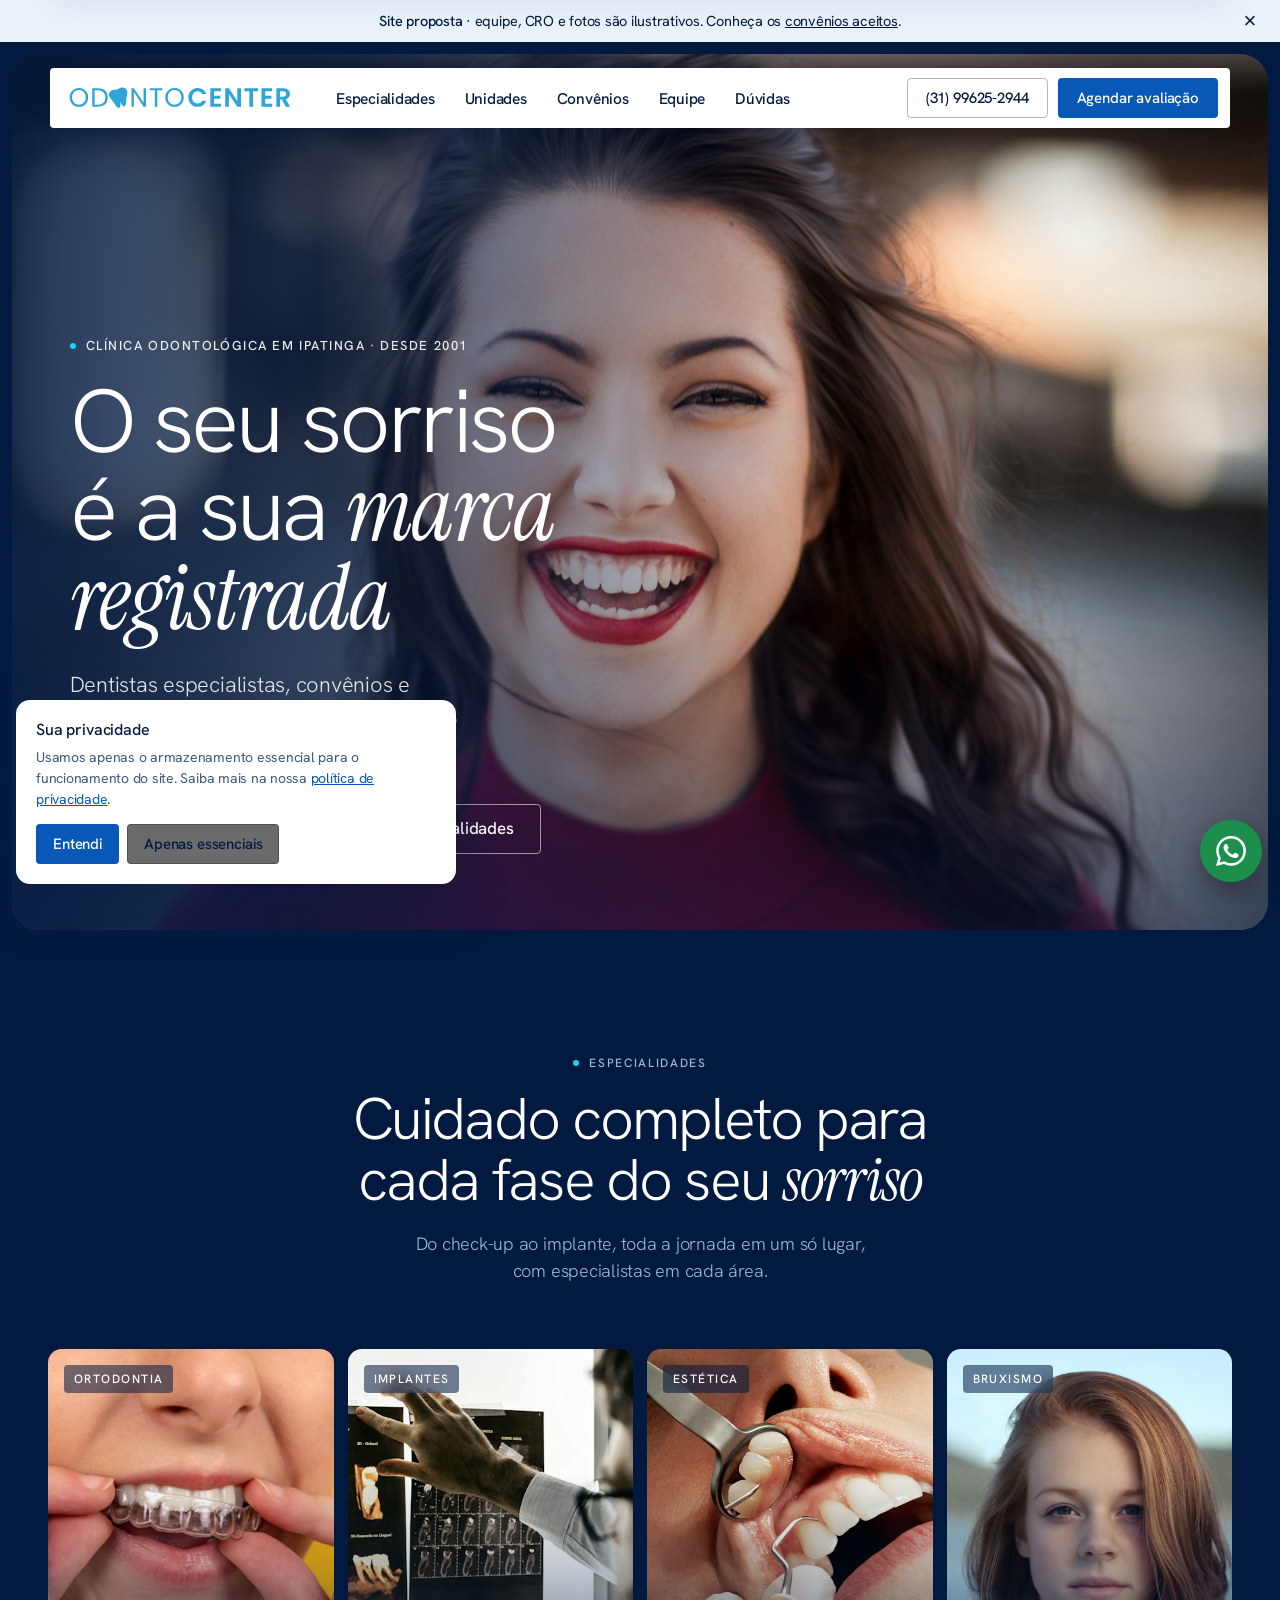
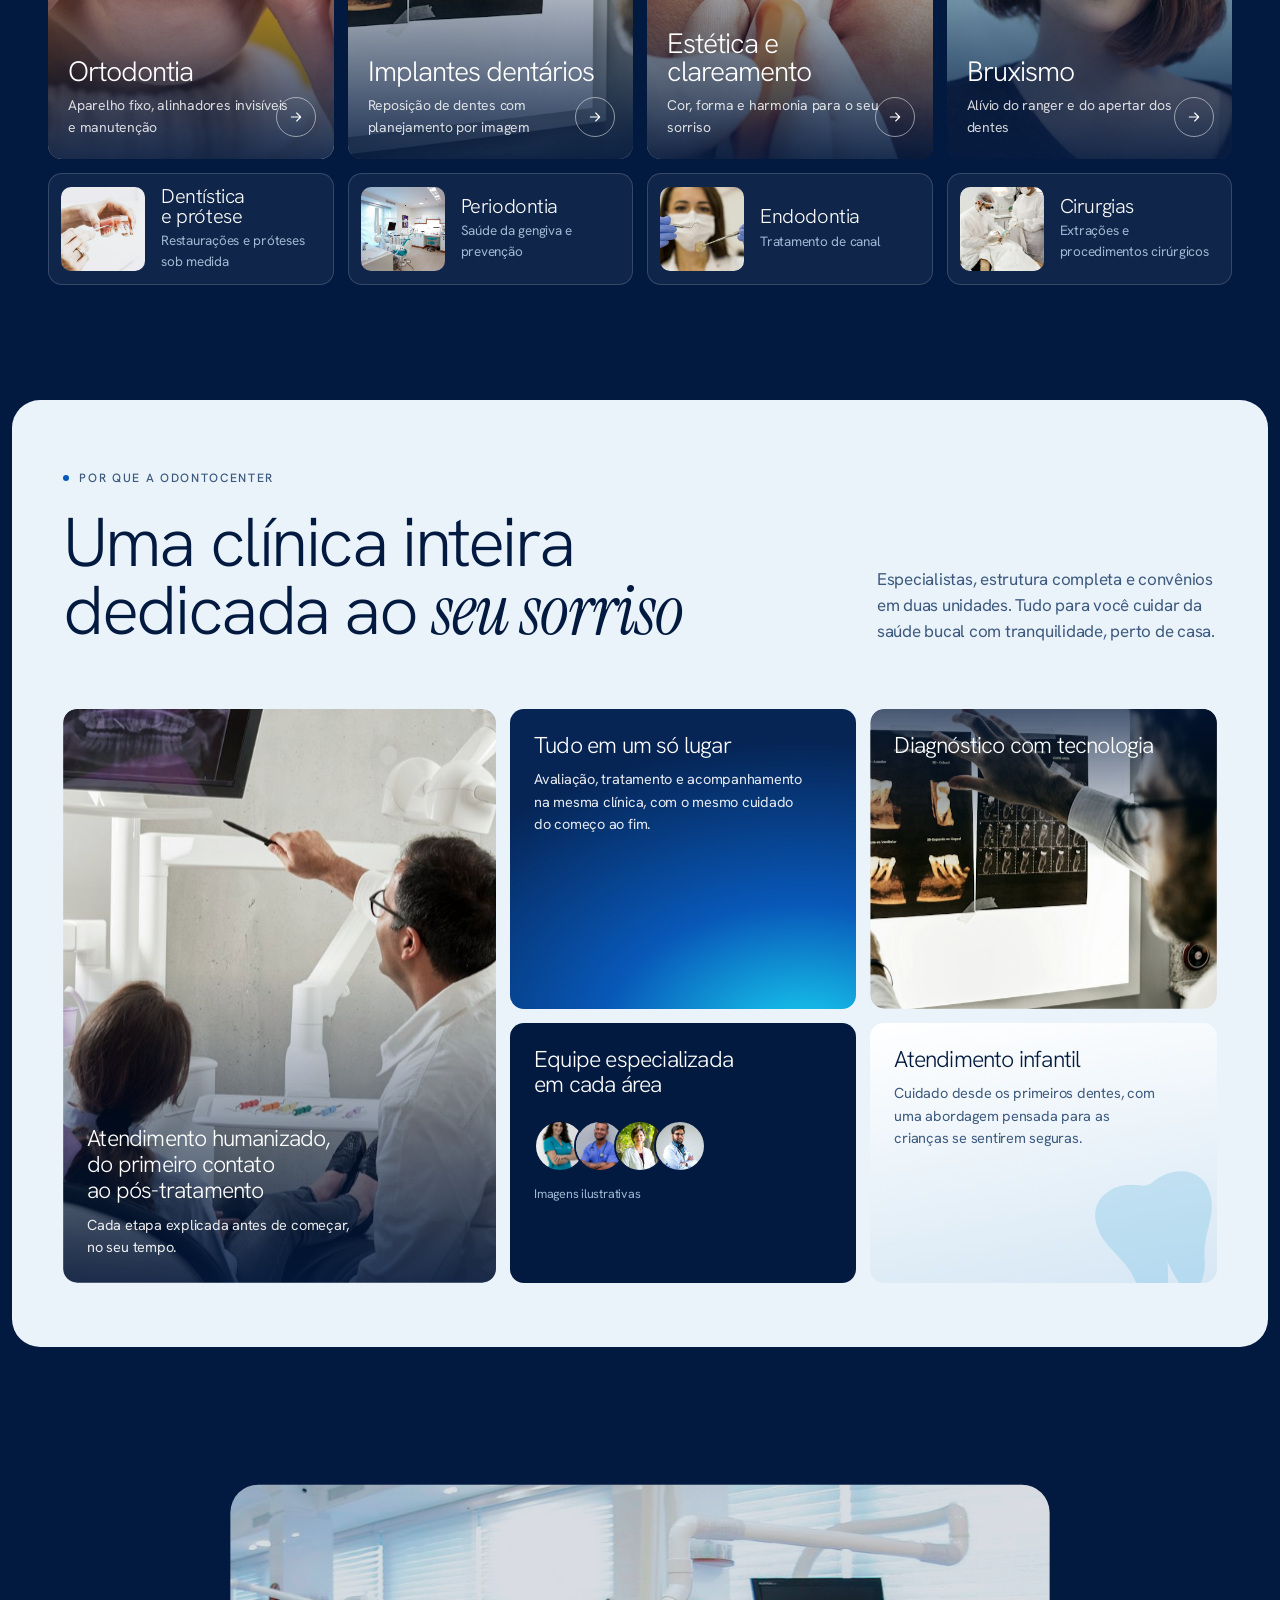
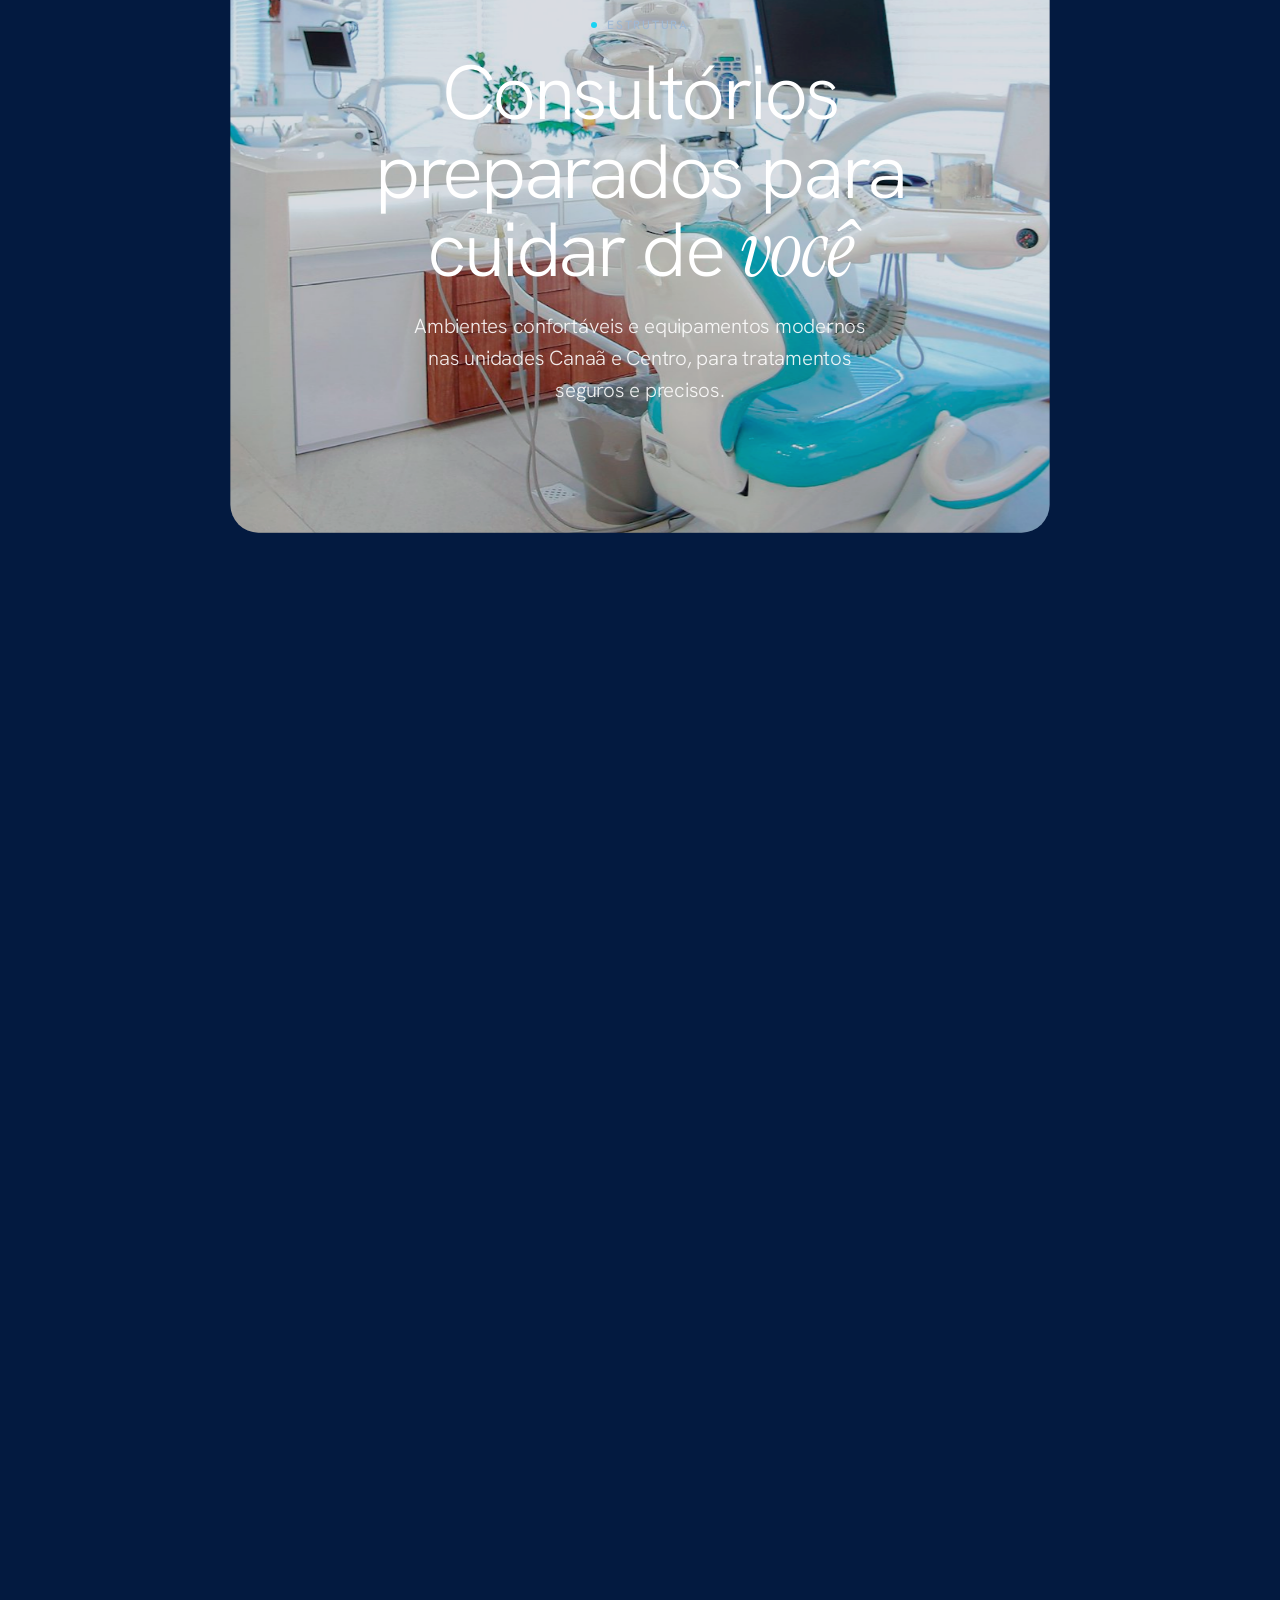
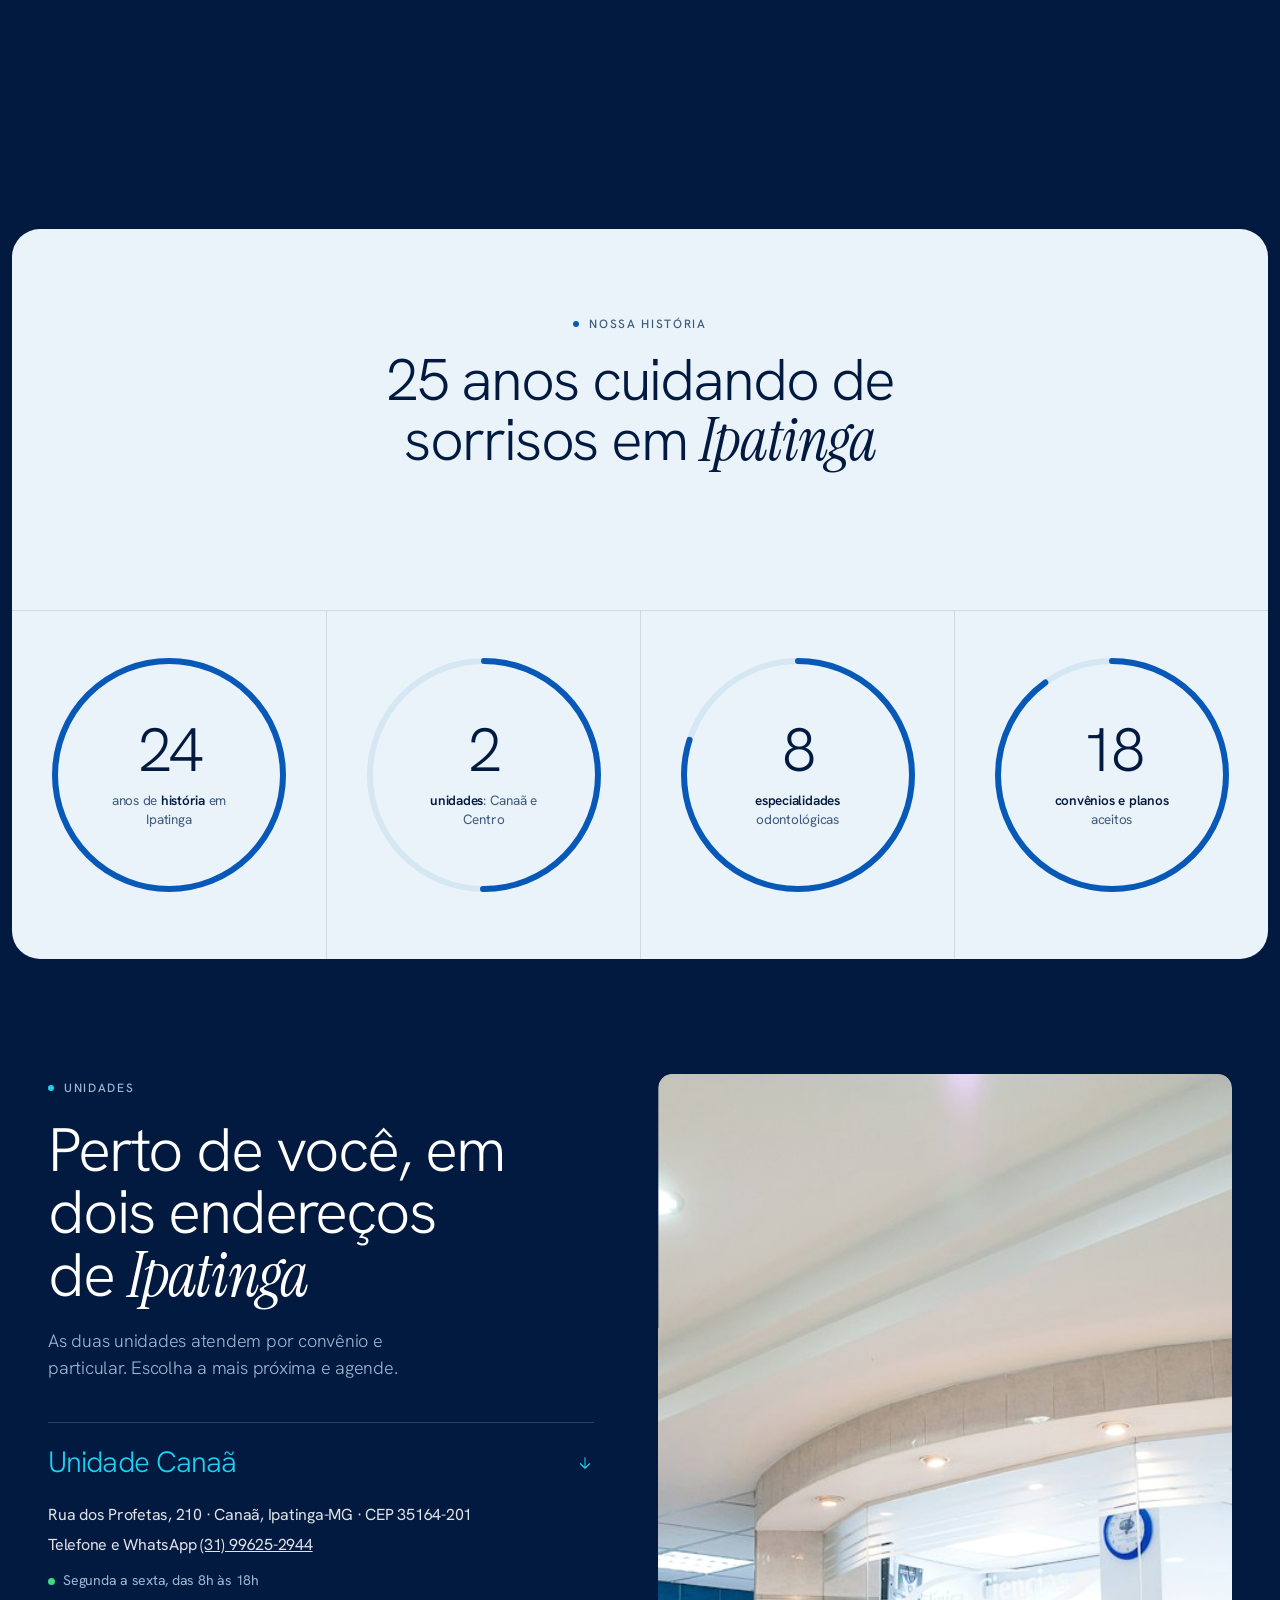
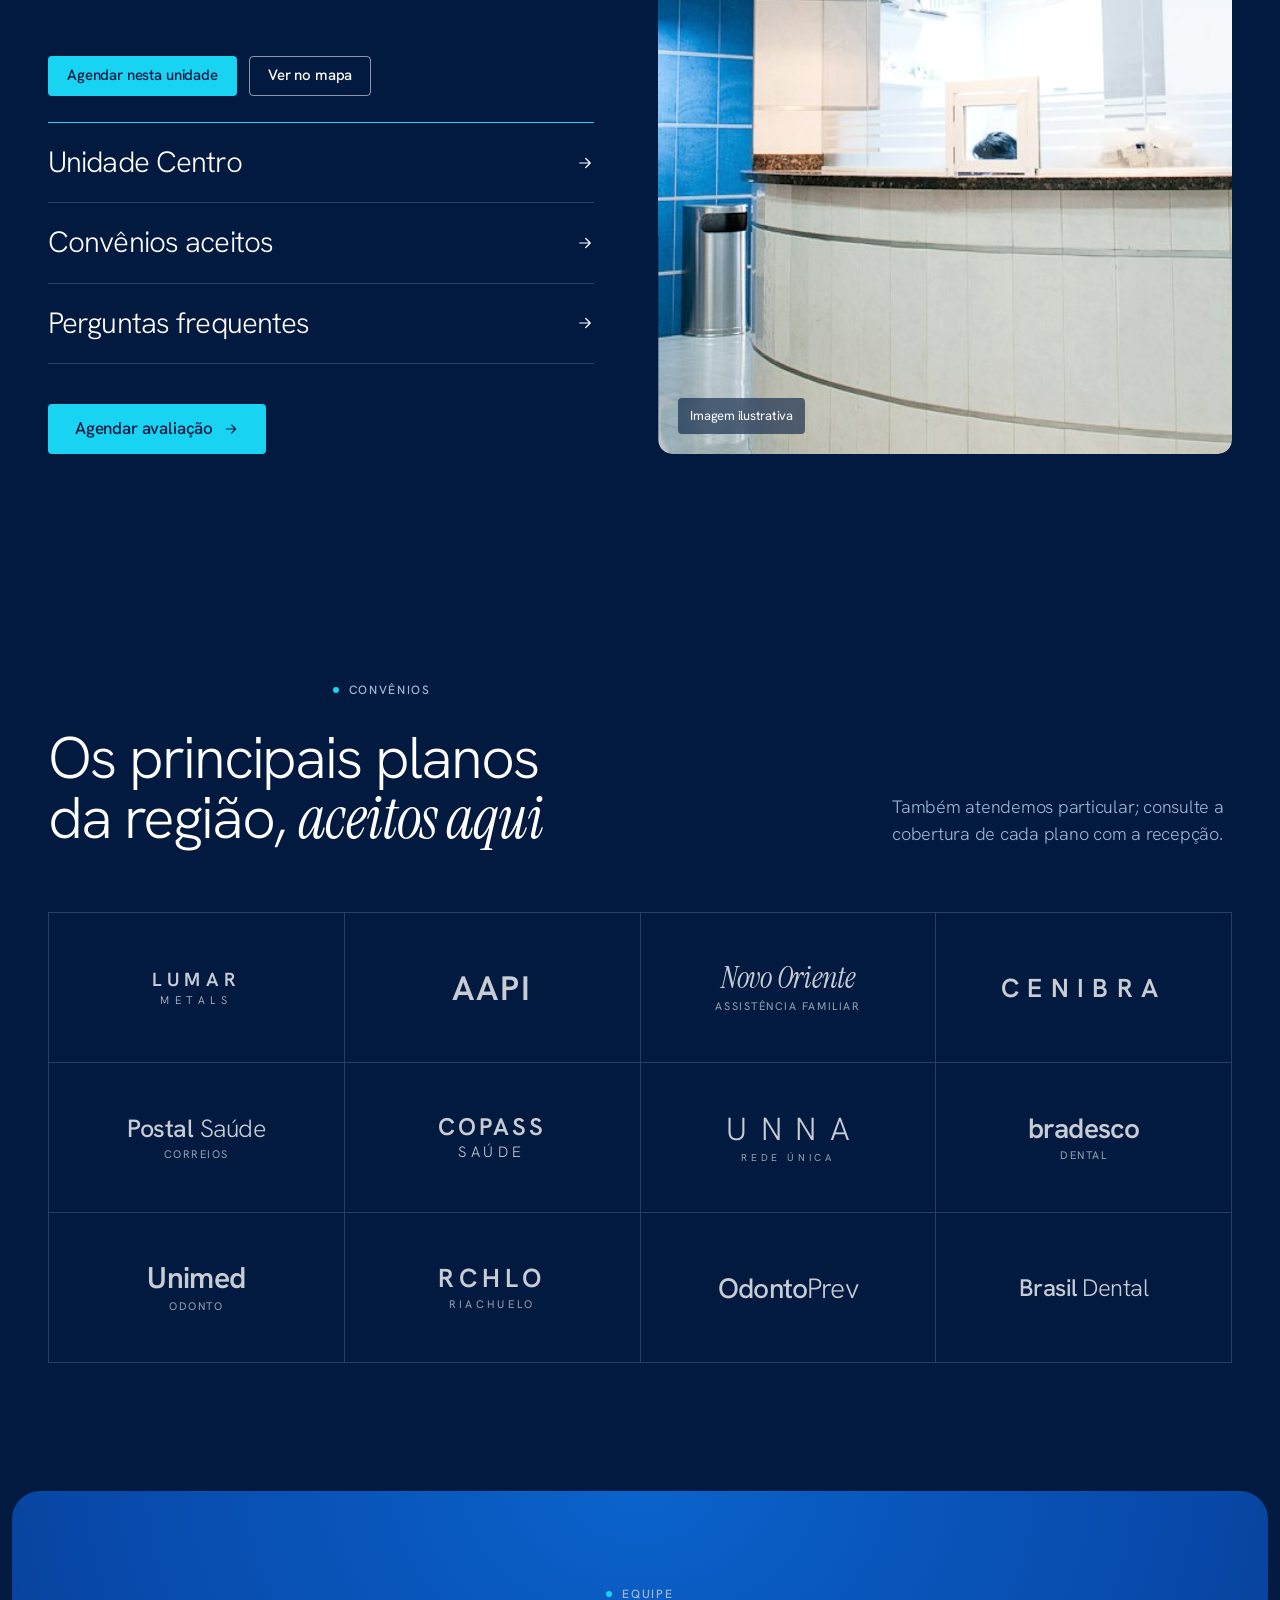
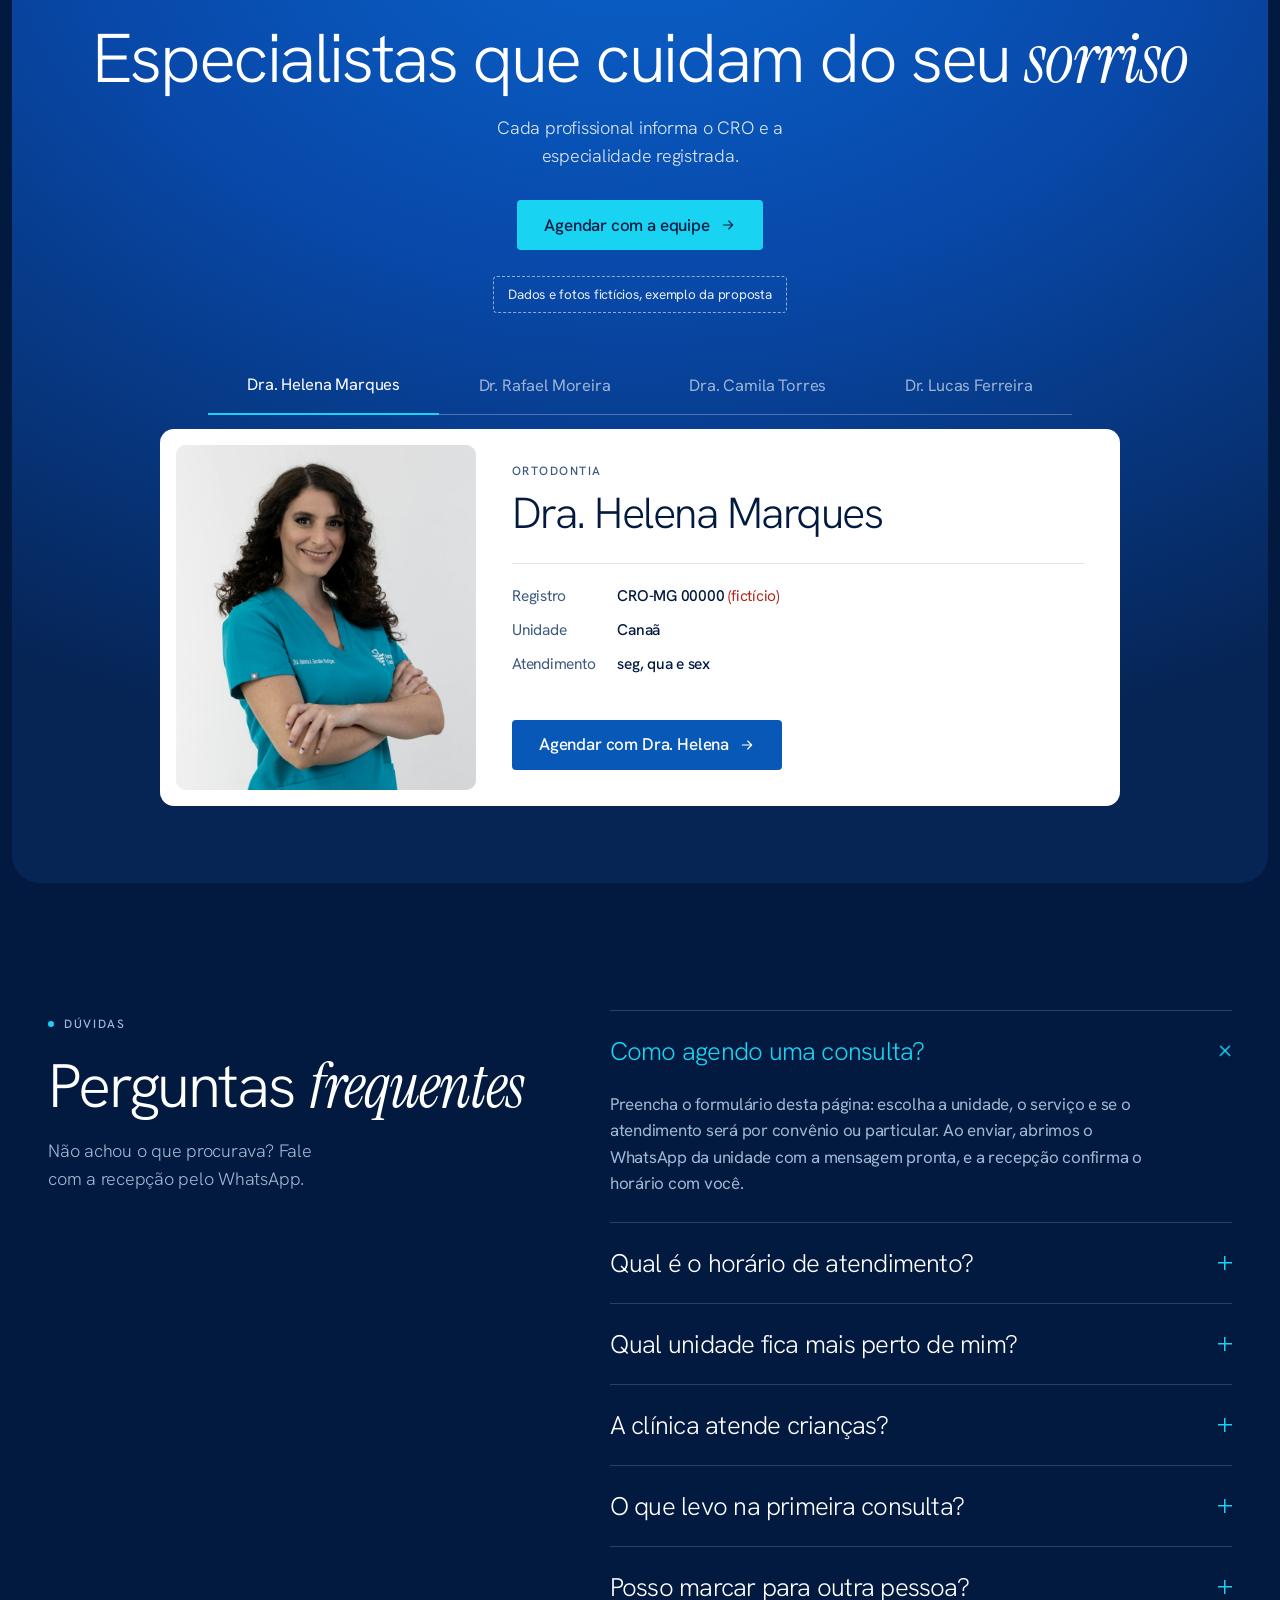
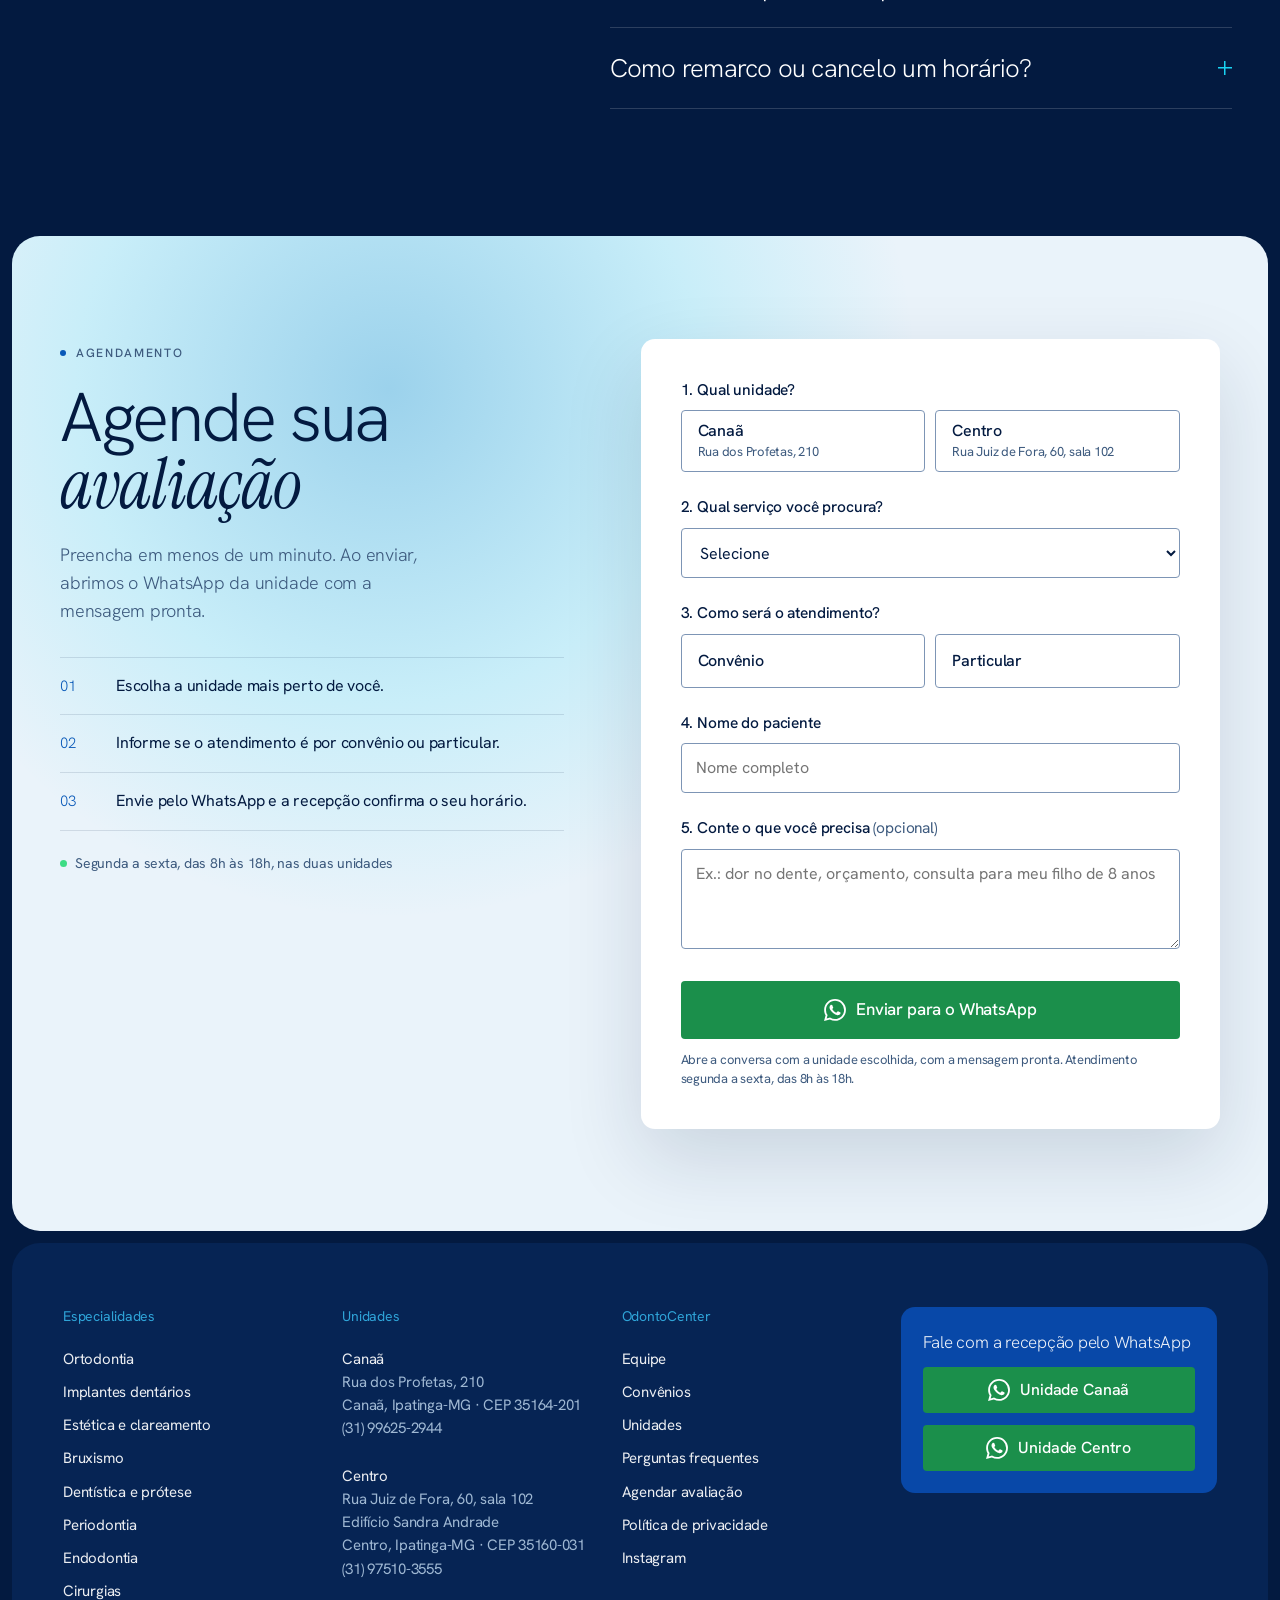
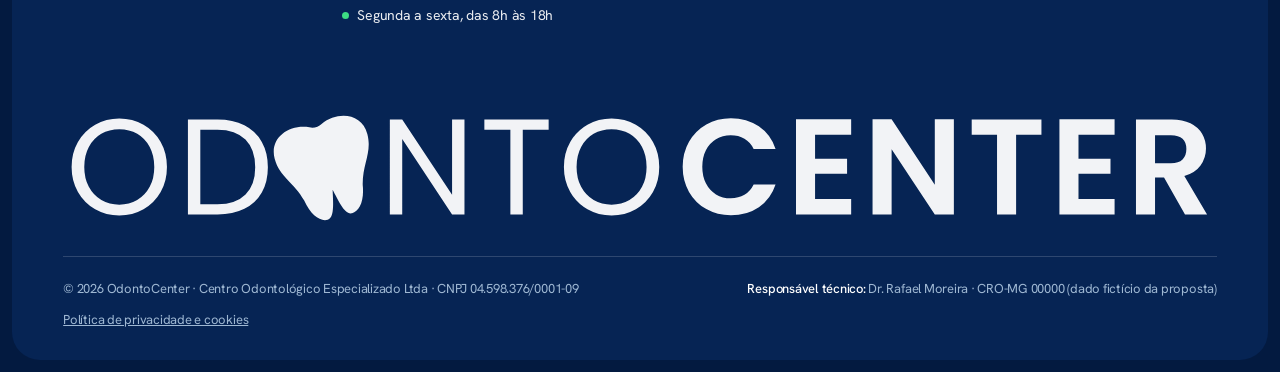
==== commit c3ac1453: "Fix hero overlap, convênios logo grid, official WhatsApp glyph, fewer repeated numbers - Hero copy f" ====
--- a/site/index.html
+++ b/site/index.html
@@ -5,19 +5,42 @@
 <meta name="viewport" content="width=device-width,initial-scale=1,viewport-fit=cover">
 <title>Dentista em Ipatinga | OdontoCenter, clínica odontológica desde 2001</title>
 <meta name="description" content="Clínica odontológica em Ipatinga há 25 anos: ortodontia, implantes, estética, bruxismo e mais. Unidades Canaã e Centro, segunda a sexta das 8h às 18h. Agende pelo WhatsApp.">
-<link rel="canonical" href="https://odontocenter.com.br/">
+<link rel="canonical" href="https://odontocenter-ipatinga.vercel.app/">
+<meta name="theme-color" content="#031A40">
+<meta name="application-name" content="OdontoCenter">
+<meta name="apple-mobile-web-app-title" content="OdontoCenter">
+<meta name="format-detection" content="telephone=no">
+<link rel="icon" href="favicon.ico" sizes="48x48">
+<link rel="icon" href="favicon.svg" type="image/svg+xml">
+<link rel="apple-touch-icon" href="apple-touch-icon.png">
+<link rel="mask-icon" href="icons/safari-pinned-tab.svg" color="#0858B8">
+<link rel="manifest" href="site.webmanifest">
+<meta property="og:type" content="website">
+<meta property="og:site_name" content="OdontoCenter">
+<meta property="og:locale" content="pt_BR">
+<meta property="og:url" content="https://odontocenter-ipatinga.vercel.app/">
 <meta property="og:title" content="Dentista em Ipatinga | OdontoCenter, clínica odontológica desde 2001">
 <meta property="og:description" content="Clínica odontológica em Ipatinga há 25 anos: ortodontia, implantes, estética, bruxismo e mais. Unidades Canaã e Centro, segunda a sexta das 8h às 18h. Agende pelo WhatsApp.">
-<meta property="og:locale" content="pt_BR">
+<meta property="og:image" content="https://odontocenter-ipatinga.vercel.app/og/og-home.jpg">
+<meta property="og:image:secure_url" content="https://odontocenter-ipatinga.vercel.app/og/og-home.jpg">
+<meta property="og:image:type" content="image/jpeg">
+<meta property="og:image:width" content="1200">
+<meta property="og:image:height" content="630">
+<meta property="og:image:alt" content="OdontoCenter, clínica odontológica em Ipatinga">
+<meta name="twitter:card" content="summary_large_image">
+<meta name="twitter:title" content="Dentista em Ipatinga | OdontoCenter, clínica odontológica desde 2001">
+<meta name="twitter:description" content="Clínica odontológica em Ipatinga há 25 anos: ortodontia, implantes, estética, bruxismo e mais. Unidades Canaã e Centro, segunda a sexta das 8h às 18h. Agende pelo WhatsApp.">
+<meta name="twitter:image" content="https://odontocenter-ipatinga.vercel.app/og/og-home.jpg">
+<meta name="twitter:image:alt" content="OdontoCenter, clínica odontológica em Ipatinga">
 <link rel="stylesheet" href="https://fonts.googleapis.com/css2?family=Hanken+Grotesk:wght@300;400;500;600&family=Instrument+Serif:ital@0;1&display=swap">
 <link rel="stylesheet" href="assets/site.css">
 <style>html,body{margin:0}:root{color-scheme:dark}</style>
 </head>
 <body>
 <a class="skip" href="#conteudo">Ir para o conteúdo</a>
-<div class="announce" id="announce"><span><b style="font-weight:500">Site proposta</b> · equipe, CRO e fotos são ilustrativos. Novo: atendemos a Rede UNNA. <a href="index.html#convenios">Ver convênios</a></span><button type="button" id="announce-x" aria-label="Fechar aviso">×</button></div>
+<div class="announce" id="announce"><span><b style="font-weight:500">Site proposta</b> · equipe, CRO e fotos são ilustrativos. Conheça os <a href="index.html#convenios">convênios aceitos</a>.</span><button type="button" id="announce-x" aria-label="Fechar aviso">×</button></div>
 <div class="navcard stick" id="stick" aria-hidden="true"><a href="#topo" aria-label="OdontoCenter, página inicial"><svg class="logo" viewBox="-2 -8.38 846.94 90.74" role="img" aria-label="OdontoCenter"><path fill="currentColor" d="M4.3 34.9Q4.3 24.7 8.95 16.55Q13.6 8.4 21.6 3.85Q29.6 -0.7 39.3 -0.7Q49.1 -0.7 57.1 3.85Q65.1 8.4 69.7 16.5Q74.3 24.6 74.3 34.9Q74.3 45.2 69.7 53.3Q65.1 61.4 57.1 65.95Q49.1 70.5 39.3 70.5Q29.6 70.5 21.6 65.95Q13.6 61.4 8.95 53.25Q4.3 45.1 4.3 34.9ZM65 34.9Q65 26.5 61.65 20.25Q58.3 14 52.5 10.6Q46.7 7.2 39.3 7.2Q31.9 7.2 26.1 10.6Q20.3 14 16.95 20.25Q13.6 26.5 13.6 34.9Q13.6 43.2 16.95 49.5Q20.3 55.8 26.15 59.2Q32 62.6 39.3 62.6Q46.6 62.6 52.45 59.2Q58.3 55.8 61.65 49.5Q65 43.2 65 34.9Z M148.4 35.1Q148.4 45.8 143.95 53.65Q139.5 61.5 131.15 65.65Q122.8 69.8 111.4 69.8H89.7V0.1H111.4Q122.8 0.1 131.15 4.35Q139.5 8.6 143.95 16.5Q148.4 24.4 148.4 35.1ZM139.1 35.1Q139.1 22.1 131.95 14.8Q124.8 7.5 111.4 7.5H98.8V62.3H111.4Q124.9 62.3 132 55.15Q139.1 48 139.1 35.1Z M292.74 69.8H283.64L247.04 14.3V69.8H237.94V0H247.04L283.64 55.4V0H292.74Z M354.54 0.1V7.5H335.54V69.8H326.44V7.5H307.34V0.1Z M365.74 34.9Q365.74 24.7 370.39 16.55Q375.04 8.4 383.04 3.85Q391.04 -0.7 400.74 -0.7Q410.54 -0.7 418.54 3.85Q426.54 8.4 431.14 16.5Q435.74 24.6 435.74 34.9Q435.74 45.2 431.14 53.3Q426.54 61.4 418.54 65.95Q410.54 70.5 400.74 70.5Q391.04 70.5 383.04 65.95Q375.04 61.4 370.39 53.25Q365.74 45.1 365.74 34.9ZM426.44 34.9Q426.44 26.5 423.09 20.25Q419.74 14 413.94 10.6Q408.14 7.2 400.74 7.2Q393.34 7.2 387.54 10.6Q381.74 14 378.39 20.25Q375.04 26.5 375.04 34.9Q375.04 43.2 378.39 49.5Q381.74 55.8 387.59 59.2Q393.44 62.6 400.74 62.6Q408.04 62.6 413.89 59.2Q419.74 55.8 423.09 49.5Q426.44 43.2 426.44 34.9Z M488.34 -0.9Q500.04 -0.9 508.84 5.1Q517.64 11.1 521.14 21.7H505.04Q502.64 16.7 498.29 14.2Q493.94 11.7 488.24 11.7Q482.14 11.7 477.39 14.55Q472.64 17.4 469.99 22.6Q467.34 27.8 467.34 34.8Q467.34 41.7 469.99 46.95Q472.64 52.2 477.39 55.05Q482.14 57.9 488.24 57.9Q493.94 57.9 498.29 55.35Q502.64 52.8 505.04 47.8H521.14Q517.64 58.5 508.89 64.45Q500.14 70.4 488.34 70.4Q478.34 70.4 470.29 65.85Q462.24 61.3 457.59 53.2Q452.94 45.1 452.94 34.8Q452.94 24.5 457.59 16.35Q462.24 8.2 470.29 3.65Q478.34 -0.9 488.34 -0.9Z M550.14 11.3V28.8H573.64V39.9H550.14V58.4H576.64V69.8H536.14V-0.1H576.64V11.3Z M652.04 69.8H638.04L606.34 21.9V69.8H592.34V-0.1H606.34L638.04 47.9V-0.1H652.04Z M716.34 0V11.3H697.74V69.8H683.74V11.3H665.14V0Z M743.54 11.3V28.8H767.04V39.9H743.54V58.4H770.04V69.8H729.54V-0.1H770.04V11.3Z M821.74 69.8 806.34 42.6H799.74V69.8H785.74V0H811.94Q820.04 0 825.74 2.85Q831.44 5.7 834.29 10.55Q837.14 15.4 837.14 21.4Q837.14 28.3 833.14 33.85Q829.14 39.4 821.24 41.5L837.94 69.8ZM799.74 32.1H811.44Q817.14 32.1 819.94 29.35Q822.74 26.6 822.74 21.7Q822.74 16.9 819.94 14.25Q817.14 11.6 811.44 11.6H799.74Z M153.39,28.84 C 149.33,13.67 163.81,3.29 178.87,5.76 C 181.96,6.56 185.54,5.60 187.82,3.36 C 199.62,-6.30 217.35,-4.55 221.42,10.62 C 225.07,24.27 217.75,32.74 218.03,48.11 C 219.29,59.96 215.55,67.47 210.18,68.91 C 204.81,70.35 199.76,58.69 195.94,51.59 C 196.18,59.65 197.65,72.27 192.28,73.71 C 186.91,75.14 179.91,70.52 175.07,59.62 C 167.63,46.17 157.05,42.50 153.39,28.84Z"/></svg></a><nav aria-label="Principal"><a href="#especialidades">Especialidades</a><a href="#unidades">Unidades</a><a href="#convenios">Convênios</a><a href="#equipe">Equipe</a><a href="#duvidas">Dúvidas</a></nav><div class="end"><a class="tel btn btn-ob" href="tel:+5531996252944">(31) 99625-2944</a><a class="btn btn-b" href="#agendar">Agendar avaliação</a><button class="burger" type="button" aria-label="Abrir menu" aria-expanded="false" aria-controls="drawer"><span></span></button></div></div>
-<div class="drawer" id="drawer" aria-hidden="true" role="dialog" aria-label="Menu"><button class="drawer-close" type="button" aria-label="Fechar menu">×</button><a class="dl" href="#especialidades">Especialidades<svg class="ar" viewBox="0 0 24 24" fill="none" stroke="currentColor" stroke-width="1.6" stroke-linecap="round" stroke-linejoin="round" aria-hidden="true"><path d="M5 12h14M13 6l6 6-6 6"/></svg></a><a class="dl" href="#unidades">Unidades<svg class="ar" viewBox="0 0 24 24" fill="none" stroke="currentColor" stroke-width="1.6" stroke-linecap="round" stroke-linejoin="round" aria-hidden="true"><path d="M5 12h14M13 6l6 6-6 6"/></svg></a><a class="dl" href="#convenios">Convênios<svg class="ar" viewBox="0 0 24 24" fill="none" stroke="currentColor" stroke-width="1.6" stroke-linecap="round" stroke-linejoin="round" aria-hidden="true"><path d="M5 12h14M13 6l6 6-6 6"/></svg></a><a class="dl" href="#equipe">Equipe<svg class="ar" viewBox="0 0 24 24" fill="none" stroke="currentColor" stroke-width="1.6" stroke-linecap="round" stroke-linejoin="round" aria-hidden="true"><path d="M5 12h14M13 6l6 6-6 6"/></svg></a><a class="dl" href="#duvidas">Dúvidas<svg class="ar" viewBox="0 0 24 24" fill="none" stroke="currentColor" stroke-width="1.6" stroke-linecap="round" stroke-linejoin="round" aria-hidden="true"><path d="M5 12h14M13 6l6 6-6 6"/></svg></a><a class="dl" href="#agendar">Agendar avaliação<svg class="ar" viewBox="0 0 24 24" fill="none" stroke="currentColor" stroke-width="1.6" stroke-linecap="round" stroke-linejoin="round" aria-hidden="true"><path d="M5 12h14M13 6l6 6-6 6"/></svg></a><div class="dsub"><a href="especialidades/ortodontia-ipatinga.html">Ortodontia</a><a href="especialidades/implante-dentario-ipatinga.html">Implantes dentários</a><a href="especialidades/clareamento-estetica-dental-ipatinga.html">Estética e clareamento</a><a href="especialidades/bruxismo-ipatinga.html">Bruxismo</a><a href="especialidades/dentistica-protese-ipatinga.html">Dentística e prótese</a><a href="especialidades/periodontia-tratamento-gengiva-ipatinga.html">Periodontia</a><a href="especialidades/tratamento-de-canal-endodontia-ipatinga.html">Endodontia</a><a href="especialidades/cirurgia-odontologica-ipatinga.html">Cirurgias</a></div><div class="dbot"><a class="btn btn-wa" data-wa="canaa" href="#"><svg class="wa" width="22" height="22" viewBox="0 0 24 24" fill="currentColor" aria-hidden="true"><path d="M12.04 2a9.9 9.9 0 0 0-8.5 14.9L2 22l5.25-1.38A9.9 9.9 0 1 0 12.04 2zm0 1.8a8.1 8.1 0 1 1-4.3 14.98l-.3-.18-3.1.82.83-3.02-.2-.31A8.1 8.1 0 0 1 12.04 3.8zM8.6 7.5c-.2 0-.5.07-.76.35-.26.29-1 1-1 2.43s1.03 2.8 1.17 3c.15.2 2.03 3.23 5 4.4 2.47.97 2.97.78 3.5.73.54-.05 1.73-.7 1.97-1.39.25-.68.25-1.27.17-1.4-.07-.12-.27-.2-.56-.34-.3-.15-1.73-.86-2-.96-.26-.1-.46-.15-.65.15-.2.3-.75.95-.92 1.15-.17.2-.34.22-.63.07-.3-.15-1.24-.46-2.37-1.46-.88-.78-1.47-1.75-1.64-2.05-.17-.3-.02-.46.13-.6.13-.14.3-.35.44-.52.15-.17.2-.3.3-.5.1-.2.05-.37-.02-.52-.08-.15-.65-1.6-.9-2.18-.23-.56-.47-.48-.65-.49z"/></svg> WhatsApp Canaã</a><a class="btn btn-wa" data-wa="centro" href="#"><svg class="wa" width="22" height="22" viewBox="0 0 24 24" fill="currentColor" aria-hidden="true"><path d="M12.04 2a9.9 9.9 0 0 0-8.5 14.9L2 22l5.25-1.38A9.9 9.9 0 1 0 12.04 2zm0 1.8a8.1 8.1 0 1 1-4.3 14.98l-.3-.18-3.1.82.83-3.02-.2-.31A8.1 8.1 0 0 1 12.04 3.8zM8.6 7.5c-.2 0-.5.07-.76.35-.26.29-1 1-1 2.43s1.03 2.8 1.17 3c.15.2 2.03 3.23 5 4.4 2.47.97 2.97.78 3.5.73.54-.05 1.73-.7 1.97-1.39.25-.68.25-1.27.17-1.4-.07-.12-.27-.2-.56-.34-.3-.15-1.73-.86-2-.96-.26-.1-.46-.15-.65.15-.2.3-.75.95-.92 1.15-.17.2-.34.22-.63.07-.3-.15-1.24-.46-2.37-1.46-.88-.78-1.47-1.75-1.64-2.05-.17-.3-.02-.46.13-.6.13-.14.3-.35.44-.52.15-.17.2-.3.3-.5.1-.2.05-.37-.02-.52-.08-.15-.65-1.6-.9-2.18-.23-.56-.47-.48-.65-.49z"/></svg> WhatsApp Centro</a><span class="hours">Segunda a sexta, das 8h às 18h</span></div></div>
+<div class="drawer" id="drawer" aria-hidden="true" role="dialog" aria-label="Menu"><button class="drawer-close" type="button" aria-label="Fechar menu">×</button><a class="dl" href="#especialidades">Especialidades<svg class="ar" viewBox="0 0 24 24" fill="none" stroke="currentColor" stroke-width="1.6" stroke-linecap="round" stroke-linejoin="round" aria-hidden="true"><path d="M5 12h14M13 6l6 6-6 6"/></svg></a><a class="dl" href="#unidades">Unidades<svg class="ar" viewBox="0 0 24 24" fill="none" stroke="currentColor" stroke-width="1.6" stroke-linecap="round" stroke-linejoin="round" aria-hidden="true"><path d="M5 12h14M13 6l6 6-6 6"/></svg></a><a class="dl" href="#convenios">Convênios<svg class="ar" viewBox="0 0 24 24" fill="none" stroke="currentColor" stroke-width="1.6" stroke-linecap="round" stroke-linejoin="round" aria-hidden="true"><path d="M5 12h14M13 6l6 6-6 6"/></svg></a><a class="dl" href="#equipe">Equipe<svg class="ar" viewBox="0 0 24 24" fill="none" stroke="currentColor" stroke-width="1.6" stroke-linecap="round" stroke-linejoin="round" aria-hidden="true"><path d="M5 12h14M13 6l6 6-6 6"/></svg></a><a class="dl" href="#duvidas">Dúvidas<svg class="ar" viewBox="0 0 24 24" fill="none" stroke="currentColor" stroke-width="1.6" stroke-linecap="round" stroke-linejoin="round" aria-hidden="true"><path d="M5 12h14M13 6l6 6-6 6"/></svg></a><a class="dl" href="#agendar">Agendar avaliação<svg class="ar" viewBox="0 0 24 24" fill="none" stroke="currentColor" stroke-width="1.6" stroke-linecap="round" stroke-linejoin="round" aria-hidden="true"><path d="M5 12h14M13 6l6 6-6 6"/></svg></a><div class="dsub"><a href="especialidades/ortodontia-ipatinga.html">Ortodontia</a><a href="especialidades/implante-dentario-ipatinga.html">Implantes dentários</a><a href="especialidades/clareamento-estetica-dental-ipatinga.html">Estética e clareamento</a><a href="especialidades/bruxismo-ipatinga.html">Bruxismo</a><a href="especialidades/dentistica-protese-ipatinga.html">Dentística e prótese</a><a href="especialidades/periodontia-tratamento-gengiva-ipatinga.html">Periodontia</a><a href="especialidades/tratamento-de-canal-endodontia-ipatinga.html">Endodontia</a><a href="especialidades/cirurgia-odontologica-ipatinga.html">Cirurgias</a></div><div class="dbot"><a class="btn btn-wa" data-wa="canaa" href="#"><svg class="wa" width="22" height="22" viewBox="0 0 24 24" fill="currentColor" aria-hidden="true"><path d="M17.472 14.382c-.297-.149-1.758-.867-2.03-.967-.273-.099-.471-.148-.67.15-.197.297-.767.966-.94 1.164-.173.199-.347.223-.644.075-.297-.15-1.255-.463-2.39-1.475-.883-.788-1.48-1.761-1.653-2.059-.173-.297-.018-.458.13-.606.134-.133.298-.347.446-.52.149-.174.198-.298.298-.497.099-.198.05-.371-.025-.52-.075-.149-.669-1.612-.916-2.207-.242-.579-.487-.5-.669-.51-.173-.008-.371-.01-.57-.01-.198 0-.52.074-.792.372-.272.297-1.04 1.016-1.04 2.479 0 1.462 1.065 2.875 1.213 3.074.149.198 2.096 3.2 5.077 4.487.709.306 1.262.489 1.694.625.712.227 1.36.195 1.871.118.571-.085 1.758-.719 2.006-1.413.248-.694.248-1.289.173-1.413-.074-.124-.272-.198-.57-.347m-5.421 7.403h-.004a9.87 9.87 0 01-5.031-1.378l-.361-.214-3.741.982.998-3.648-.235-.374a9.86 9.86 0 01-1.51-5.26c.001-5.45 4.436-9.884 9.888-9.884 2.64 0 5.122 1.03 6.988 2.898a9.825 9.825 0 012.893 6.994c-.003 5.45-4.437 9.884-9.885 9.884m8.413-18.297A11.815 11.815 0 0012.05 0C5.495 0 .16 5.335.157 11.892c0 2.096.547 4.142 1.588 5.945L.057 24l6.305-1.654a11.882 11.882 0 005.683 1.448h.005c6.554 0 11.89-5.335 11.893-11.893a11.821 11.821 0 00-3.48-8.413Z"/></svg> WhatsApp Canaã</a><a class="btn btn-wa" data-wa="centro" href="#"><svg class="wa" width="22" height="22" viewBox="0 0 24 24" fill="currentColor" aria-hidden="true"><path d="M17.472 14.382c-.297-.149-1.758-.867-2.03-.967-.273-.099-.471-.148-.67.15-.197.297-.767.966-.94 1.164-.173.199-.347.223-.644.075-.297-.15-1.255-.463-2.39-1.475-.883-.788-1.48-1.761-1.653-2.059-.173-.297-.018-.458.13-.606.134-.133.298-.347.446-.52.149-.174.198-.298.298-.497.099-.198.05-.371-.025-.52-.075-.149-.669-1.612-.916-2.207-.242-.579-.487-.5-.669-.51-.173-.008-.371-.01-.57-.01-.198 0-.52.074-.792.372-.272.297-1.04 1.016-1.04 2.479 0 1.462 1.065 2.875 1.213 3.074.149.198 2.096 3.2 5.077 4.487.709.306 1.262.489 1.694.625.712.227 1.36.195 1.871.118.571-.085 1.758-.719 2.006-1.413.248-.694.248-1.289.173-1.413-.074-.124-.272-.198-.57-.347m-5.421 7.403h-.004a9.87 9.87 0 01-5.031-1.378l-.361-.214-3.741.982.998-3.648-.235-.374a9.86 9.86 0 01-1.51-5.26c.001-5.45 4.436-9.884 9.888-9.884 2.64 0 5.122 1.03 6.988 2.898a9.825 9.825 0 012.893 6.994c-.003 5.45-4.437 9.884-9.885 9.884m8.413-18.297A11.815 11.815 0 0012.05 0C5.495 0 .16 5.335.157 11.892c0 2.096.547 4.142 1.588 5.945L.057 24l6.305-1.654a11.882 11.882 0 005.683 1.448h.005c6.554 0 11.89-5.335 11.893-11.893a11.821 11.821 0 00-3.48-8.413Z"/></svg> WhatsApp Centro</a><span class="hours">Segunda a sexta, das 8h às 18h</span></div></div>
 <main id="conteudo">
 <header class="hero" id="topo">
   <div class="hero-bg"><img class="photo-grade" src="img/hero.jpg" alt="Mulher sorrindo com dentes saudáveis" width="1800" height="2700" fetchpriority="high"></div>
@@ -27,7 +50,6 @@
     <p class="sub rv" style="--d:.55s">Dentistas especialistas, convênios e atendimento humanizado no Canaã e no Centro. Segunda a sexta, das 8h às 18h.</p>
     <div class="row rv" style="--d:.68s"><a class="btn btn-e" href="#agendar">Agendar avaliação <svg class="ar" viewBox="0 0 24 24" fill="none" stroke="currentColor" stroke-width="1.6" stroke-linecap="round" stroke-linejoin="round" aria-hidden="true"><path d="M5 12h14M13 6l6 6-6 6"/></svg></a><a class="btn btn-o" href="#especialidades">Conhecer especialidades</a></div>
   </div>
-  <div class="meta rv" style="--d:.8s"><div><b>25 anos</b>em Ipatinga</div><div><b>2</b>unidades</div><div><b>18</b>convênios</div></div>
 </header>
 
 <section class="sec" id="especialidades" aria-labelledby="h-esp"><div class="wrap">
@@ -50,10 +72,10 @@
   <div class="panel-head"><div><span class="eyebrow rv">Por que a OdontoCenter</span><h2 class="rv" id="h-bento" style="--d:.08s;margin-top:20px">Uma clínica inteira dedicada ao <span class="it">seu sorriso</span></h2></div><p class="intro rv" style="--d:.16s">Especialistas, estrutura completa e convênios em duas unidades. Tudo para você cuidar da saúde bucal com tranquilidade, perto de casa.</p></div>
   <div class="bento">
     <div class="tile ph t1 rv-img rv-ph"><img class="bg photo-grade" data-par src="img/clinica2.jpg" alt="Dentista atendendo paciente em consultório" loading="lazy"><div class="bot"><h3>Atendimento humanizado, do primeiro contato ao pós-tratamento</h3><p>Cada etapa explicada antes de começar, no seu tempo.</p></div></div>
-    <div class="tile t2 rv" style="--d:.08s"><h3>8 especialidades em um só lugar</h3><ul><li>Ortodontia</li><li>Implantes</li><li>Estética</li><li>Bruxismo</li><li>Prótese</li><li>Periodontia</li><li>Endodontia</li><li>Cirurgias</li></ul></div>
+    <div class="tile t2 rv" style="--d:.08s"><h3>Tudo em um só lugar</h3><p>Avaliação, tratamento e acompanhamento na mesma clínica, com o mesmo cuidado do começo ao fim.</p></div>
     <div class="tile ph rv-img" style="--d:.16s"><img class="bg photo-grade" data-par src="img/implante.jpg" alt="" loading="lazy"><h3>Diagnóstico com tecnologia</h3></div>
     <div class="tile t3 rv" style="--d:.1s"><h3>Equipe especializada em cada área</h3><div class="avs"><img src="img/d1.jpg" alt=""><img src="img/d2.jpg" alt=""><img src="img/d3.jpg" alt=""><img src="img/d4.jpg" alt=""></div><small>Imagens ilustrativas</small></div>
-    <div class="tile t4 rv" style="--d:.18s"><h3>Convênios e atendimento particular</h3><div class="big">18</div><p style="opacity:1;color:var(--ink-soft)">convênios e planos aceitos, incluindo a Rede UNNA</p></div>
+    <div class="tile t4 rv" style="--d:.18s"><h3>Atendimento infantil</h3><p style="opacity:1;color:var(--ink-soft)">Cuidado desde os primeiros dentes, com uma abordagem pensada para as crianças se sentirem seguras.</p><div class="kid"><svg viewBox="0 0 100 100" aria-hidden="true"><path d="M7.57,43.25 C 3.04,26.35 19.18,14.78 35.95,17.53 C 39.40,18.42 43.39,17.35 45.93,14.86 C 59.08,4.09 78.84,6.04 83.37,22.94 C 87.45,38.15 79.28,47.59 79.60,64.72 C 81.00,77.93 76.83,86.29 70.84,87.90 C 64.86,89.50 59.24,76.51 54.98,68.59 C 55.25,77.58 56.88,91.64 50.90,93.24 C 44.91,94.84 37.12,89.69 31.73,77.54 C 23.43,62.55 11.65,58.46 7.57,43.25Z"/></svg></div></div>
   </div>
 </section>
 
@@ -90,11 +112,10 @@
   <div class="photos rv-img"><img class="photo-grade on" src="img/recepcao.jpg" alt="Recepção da clínica (imagem ilustrativa)" loading="lazy"><img class="photo-grade" src="img/consulta.jpg" alt="Atendimento em consultório (imagem ilustrativa)" loading="lazy"><span class="cap">Imagem ilustrativa</span></div>
 </div></div></section>
 
-<section class="trust" id="convenios" aria-labelledby="h-cv">
-  <div class="wrap"><p class="eyebrow" id="h-cv">Convênios aceitos</p></div>
-  <div class="marquee"><div class="track"><div>LumarMetals</div><div>AAPI</div><div>Novo Oriente<small>plano de assistência familiar</small></div><div>Cenibra</div><div>Postal Saúde<small>Correios</small></div><div>COPASS Saúde</div><div>Rede UNNA<small>Bradesco · Unimed · OdontoPrev</small></div><div aria-hidden="true">LumarMetals</div><div aria-hidden="true">AAPI</div><div aria-hidden="true">Novo Oriente<small>plano de assistência familiar</small></div><div aria-hidden="true">Cenibra</div><div aria-hidden="true">Postal Saúde<small>Correios</small></div><div aria-hidden="true">COPASS Saúde</div><div aria-hidden="true">Rede UNNA<small>Bradesco · Unimed · OdontoPrev</small></div></div></div>
-  <div class="wrap"><p class="unna rv"><b>Rede UNNA</b><span class="new">NOVO</span>Bradesco, Unimed, Riachuelo e OdontoPrev. E mais: Brasil Dental, Rede Dental, Prívian, Odontoserv, SEPAO, Prontodente, IBI e DM Odonto. Também atendemos particular; consulte a cobertura de cada plano com a recepção.</p></div>
-</section>
+<section class="trust" id="convenios" aria-labelledby="h-cv"><div class="wrap">
+  <div class="cv-head"><div><span class="eyebrow rv">Convênios</span><h2 class="rv" id="h-cv" style="--d:.08s">Os principais planos da região, <span class="it">aceitos aqui</span></h2></div><p class="rv" style="--d:.16s">Também atendemos particular; consulte a cobertura de cada plano com a recepção.</p></div>
+  <ul class="logo-grid"><li class="lg rv" style="--d:0.00s" aria-label="LumarMetals"><span class="wm" aria-hidden="true"><span style="font:600 19px/1 var(--font);letter-spacing:.28em">LUMAR</span><span style="font:300 11px/1 var(--font);letter-spacing:.5em;margin-top:6px">METALS</span></span></li><li class="lg rv" style="--d:0.06s" aria-label="AAPI"><span class="wm" aria-hidden="true"><span style="font:600 34px/1 var(--font);letter-spacing:.06em">AAPI</span></span></li><li class="lg rv" style="--d:0.12s" aria-label="Novo Oriente"><span class="wm" aria-hidden="true"><span style="font:400 30px/1 var(--serif);font-style:italic">Novo Oriente</span><span style="font:400 11px/1 var(--font);letter-spacing:.14em;text-transform:uppercase;margin-top:8px;opacity:.75">assistência familiar</span></span></li><li class="lg rv" style="--d:0.18s" aria-label="Cenibra"><span class="wm" aria-hidden="true"><span style="font:600 26px/1 var(--font);letter-spacing:.32em">CENIBRA</span></span></li><li class="lg rv" style="--d:0.00s" aria-label="Postal Saúde"><span class="wm" aria-hidden="true"><span style="font:500 25px/1 var(--font);letter-spacing:-.02em">Postal <b style="font-weight:300">Saúde</b></span><span style="font:400 11px/1 var(--font);letter-spacing:.14em;text-transform:uppercase;margin-top:8px;opacity:.75">Correios</span></span></li><li class="lg rv" style="--d:0.06s" aria-label="COPASS Saúde"><span class="wm" aria-hidden="true"><span style="font:600 24px/1 var(--font);letter-spacing:.12em">COPASS</span><span style="font:300 15px/1 var(--font);letter-spacing:.3em;margin-top:6px">SAÚDE</span></span></li><li class="lg rv" style="--d:0.12s" aria-label="Rede UNNA"><span class="wm" aria-hidden="true"><span style="font:300 32px/1 var(--font);letter-spacing:.42em;padding-left:.42em">UNNA</span><span style="font:400 10px/1 var(--font);letter-spacing:.36em;margin-top:8px;opacity:.75">REDE ÚNICA</span></span></li><li class="lg rv" style="--d:0.18s" aria-label="Bradesco Dental"><span class="wm" aria-hidden="true"><span style="font:600 28px/1 var(--font);letter-spacing:-.03em">bradesco</span><span style="font:400 11px/1 var(--font);letter-spacing:.14em;text-transform:uppercase;margin-top:8px;opacity:.75">dental</span></span></li><li class="lg rv" style="--d:0.00s" aria-label="Unimed Odonto"><span class="wm" aria-hidden="true"><span style="font:600 30px/1 var(--font);letter-spacing:-.02em">Unimed</span><span style="font:400 11px/1 var(--font);letter-spacing:.14em;text-transform:uppercase;margin-top:8px;opacity:.75">odonto</span></span></li><li class="lg rv" style="--d:0.06s" aria-label="Riachuelo"><span class="wm" aria-hidden="true"><span style="font:600 26px/1 var(--font);letter-spacing:.2em">RCHLO</span><span style="font:400 11px/1 var(--font);letter-spacing:.3em;margin-top:8px;opacity:.75">RIACHUELO</span></span></li><li class="lg rv" style="--d:0.12s" aria-label="OdontoPrev"><span class="wm" aria-hidden="true"><span style="font:500 28px/1 var(--font);letter-spacing:-.03em">Odonto<b style="font-weight:300">Prev</b></span></span></li><li class="lg rv" style="--d:0.18s" aria-label="Brasil Dental"><span class="wm" aria-hidden="true"><span style="font:500 24px/1 var(--font);letter-spacing:-.02em">Brasil <b style="font-weight:300">Dental</b></span></span></li></ul>
+</div></section>
 
 <section class="team" id="equipe" aria-labelledby="h-eq">
   <div class="wrap">
@@ -129,7 +150,7 @@
       <div class="conv" id="conv-box" hidden style="margin-top:14px"><label class="lb" for="convenio">Qual convênio?</label><select id="convenio" name="convenio"><option value="">Selecione</option><option value="LumarMetals">LumarMetals</option><option value="AAPI">AAPI</option><option value="Novo Oriente (plano de assistência familiar)">Novo Oriente (plano de assistência familiar)</option><option value="Cenibra">Cenibra</option><option value="Correios – Postal Saúde">Correios – Postal Saúde</option><option value="COPASS Saúde">COPASS Saúde</option><option value="Rede UNNA: Bradesco">Rede UNNA: Bradesco</option><option value="Rede UNNA: Unimed">Rede UNNA: Unimed</option><option value="Rede UNNA: Riachuelo (RCHLO)">Rede UNNA: Riachuelo (RCHLO)</option><option value="Rede UNNA: OdontoPrev">Rede UNNA: OdontoPrev</option><option value="Brasil Dental">Brasil Dental</option><option value="Rede Dental">Rede Dental</option><option value="Prívian">Prívian</option><option value="Odontoserv">Odontoserv</option><option value="SEPAO">SEPAO</option><option value="Prontodente">Prontodente</option><option value="IBI">IBI</option><option value="DM Odonto">DM Odonto</option><option value="Outro convênio">Outro convênio</option></select><p class="err">Escolha o convênio.</p></div></fieldset>
     <div id="f-nome"><label class="lb" for="nome">4. Nome do paciente</label><input type="text" id="nome" name="nome" autocomplete="name" required placeholder="Nome completo"><p class="err">Informe o nome do paciente.</p></div>
     <div><label class="lb" for="desc">5. Conte o que você precisa <span class="opt">(opcional)</span></label><textarea id="desc" name="desc" placeholder="Ex.: dor no dente, orçamento, consulta para meu filho de 8 anos"></textarea></div>
-    <div class="submit"><a class="btn btn-wa" id="send" href="#agendar" target="_blank" rel="noopener" role="button"><svg class="wa" width="22" height="22" viewBox="0 0 24 24" fill="currentColor" aria-hidden="true"><path d="M12.04 2a9.9 9.9 0 0 0-8.5 14.9L2 22l5.25-1.38A9.9 9.9 0 1 0 12.04 2zm0 1.8a8.1 8.1 0 1 1-4.3 14.98l-.3-.18-3.1.82.83-3.02-.2-.31A8.1 8.1 0 0 1 12.04 3.8zM8.6 7.5c-.2 0-.5.07-.76.35-.26.29-1 1-1 2.43s1.03 2.8 1.17 3c.15.2 2.03 3.23 5 4.4 2.47.97 2.97.78 3.5.73.54-.05 1.73-.7 1.97-1.39.25-.68.25-1.27.17-1.4-.07-.12-.27-.2-.56-.34-.3-.15-1.73-.86-2-.96-.26-.1-.46-.15-.65.15-.2.3-.75.95-.92 1.15-.17.2-.34.22-.63.07-.3-.15-1.24-.46-2.37-1.46-.88-.78-1.47-1.75-1.64-2.05-.17-.3-.02-.46.13-.6.13-.14.3-.35.44-.52.15-.17.2-.3.3-.5.1-.2.05-.37-.02-.52-.08-.15-.65-1.6-.9-2.18-.23-.56-.47-.48-.65-.49z"/></svg> Enviar para o WhatsApp</a><p>Abre a conversa com a unidade escolhida, com a mensagem pronta. Atendimento segunda a sexta, das 8h às 18h.</p></div>
+    <div class="submit"><a class="btn btn-wa" id="send" href="#agendar" target="_blank" rel="noopener" role="button"><svg class="wa" width="22" height="22" viewBox="0 0 24 24" fill="currentColor" aria-hidden="true"><path d="M17.472 14.382c-.297-.149-1.758-.867-2.03-.967-.273-.099-.471-.148-.67.15-.197.297-.767.966-.94 1.164-.173.199-.347.223-.644.075-.297-.15-1.255-.463-2.39-1.475-.883-.788-1.48-1.761-1.653-2.059-.173-.297-.018-.458.13-.606.134-.133.298-.347.446-.52.149-.174.198-.298.298-.497.099-.198.05-.371-.025-.52-.075-.149-.669-1.612-.916-2.207-.242-.579-.487-.5-.669-.51-.173-.008-.371-.01-.57-.01-.198 0-.52.074-.792.372-.272.297-1.04 1.016-1.04 2.479 0 1.462 1.065 2.875 1.213 3.074.149.198 2.096 3.2 5.077 4.487.709.306 1.262.489 1.694.625.712.227 1.36.195 1.871.118.571-.085 1.758-.719 2.006-1.413.248-.694.248-1.289.173-1.413-.074-.124-.272-.198-.57-.347m-5.421 7.403h-.004a9.87 9.87 0 01-5.031-1.378l-.361-.214-3.741.982.998-3.648-.235-.374a9.86 9.86 0 01-1.51-5.26c.001-5.45 4.436-9.884 9.888-9.884 2.64 0 5.122 1.03 6.988 2.898a9.825 9.825 0 012.893 6.994c-.003 5.45-4.437 9.884-9.885 9.884m8.413-18.297A11.815 11.815 0 0012.05 0C5.495 0 .16 5.335.157 11.892c0 2.096.547 4.142 1.588 5.945L.057 24l6.305-1.654a11.882 11.882 0 005.683 1.448h.005c6.554 0 11.89-5.335 11.893-11.893a11.821 11.821 0 00-3.48-8.413Z"/></svg> Enviar para o WhatsApp</a><p>Abre a conversa com a unidade escolhida, com a mensagem pronta. Atendimento segunda a sexta, das 8h às 18h.</p></div>
   </form>
 </div></div></section>
 
@@ -139,19 +160,19 @@
     <div><h4>Especialidades</h4><a href="especialidades/ortodontia-ipatinga.html">Ortodontia</a><a href="especialidades/implante-dentario-ipatinga.html">Implantes dentários</a><a href="especialidades/clareamento-estetica-dental-ipatinga.html">Estética e clareamento</a><a href="especialidades/bruxismo-ipatinga.html">Bruxismo</a><a href="especialidades/dentistica-protese-ipatinga.html">Dentística e prótese</a><a href="especialidades/periodontia-tratamento-gengiva-ipatinga.html">Periodontia</a><a href="especialidades/tratamento-de-canal-endodontia-ipatinga.html">Endodontia</a><a href="especialidades/cirurgia-odontologica-ipatinga.html">Cirurgias</a></div>
     <div><h4>Unidades</h4><p style="margin-top:0px">Canaã<br><span style="color:var(--dull)">Rua dos Profetas, 210<br>Canaã, Ipatinga-MG · CEP 35164-201<br>(31) 99625-2944</span></p><p style="margin-top:14px">Centro<br><span style="color:var(--dull)">Rua Juiz de Fora, 60, sala 102<br>Edifício Sandra Andrade<br>Centro, Ipatinga-MG · CEP 35160-031<br>(31) 97510-3555</span></p><p class="hours" style="margin-top:14px">Segunda a sexta, das 8h às 18h</p></div>
     <div><h4>OdontoCenter</h4><a href="#equipe">Equipe</a><a href="#convenios">Convênios</a><a href="#unidades">Unidades</a><a href="#duvidas">Perguntas frequentes</a><a href="#agendar">Agendar avaliação</a><a href="politica-de-privacidade.html">Política de privacidade</a><a href="https://www.instagram.com/odontocenter.ipa/" target="_blank" rel="noopener">Instagram</a></div>
-    <div class="fcard"><p>Fale com a recepção pelo WhatsApp</p><a class="btn btn-wa" data-wa="canaa" href="#"><svg class="wa" width="22" height="22" viewBox="0 0 24 24" fill="currentColor" aria-hidden="true"><path d="M12.04 2a9.9 9.9 0 0 0-8.5 14.9L2 22l5.25-1.38A9.9 9.9 0 1 0 12.04 2zm0 1.8a8.1 8.1 0 1 1-4.3 14.98l-.3-.18-3.1.82.83-3.02-.2-.31A8.1 8.1 0 0 1 12.04 3.8zM8.6 7.5c-.2 0-.5.07-.76.35-.26.29-1 1-1 2.43s1.03 2.8 1.17 3c.15.2 2.03 3.23 5 4.4 2.47.97 2.97.78 3.5.73.54-.05 1.73-.7 1.97-1.39.25-.68.25-1.27.17-1.4-.07-.12-.27-.2-.56-.34-.3-.15-1.73-.86-2-.96-.26-.1-.46-.15-.65.15-.2.3-.75.95-.92 1.15-.17.2-.34.22-.63.07-.3-.15-1.24-.46-2.37-1.46-.88-.78-1.47-1.75-1.64-2.05-.17-.3-.02-.46.13-.6.13-.14.3-.35.44-.52.15-.17.2-.3.3-.5.1-.2.05-.37-.02-.52-.08-.15-.65-1.6-.9-2.18-.23-.56-.47-.48-.65-.49z"/></svg> Unidade Canaã</a><a class="btn btn-wa" data-wa="centro" href="#"><svg class="wa" width="22" height="22" viewBox="0 0 24 24" fill="currentColor" aria-hidden="true"><path d="M12.04 2a9.9 9.9 0 0 0-8.5 14.9L2 22l5.25-1.38A9.9 9.9 0 1 0 12.04 2zm0 1.8a8.1 8.1 0 1 1-4.3 14.98l-.3-.18-3.1.82.83-3.02-.2-.31A8.1 8.1 0 0 1 12.04 3.8zM8.6 7.5c-.2 0-.5.07-.76.35-.26.29-1 1-1 2.43s1.03 2.8 1.17 3c.15.2 2.03 3.23 5 4.4 2.47.97 2.97.78 3.5.73.54-.05 1.73-.7 1.97-1.39.25-.68.25-1.27.17-1.4-.07-.12-.27-.2-.56-.34-.3-.15-1.73-.86-2-.96-.26-.1-.46-.15-.65.15-.2.3-.75.95-.92 1.15-.17.2-.34.22-.63.07-.3-.15-1.24-.46-2.37-1.46-.88-.78-1.47-1.75-1.64-2.05-.17-.3-.02-.46.13-.6.13-.14.3-.35.44-.52.15-.17.2-.3.3-.5.1-.2.05-.37-.02-.52-.08-.15-.65-1.6-.9-2.18-.23-.56-.47-.48-.65-.49z"/></svg> Unidade Centro</a></div>
+    <div class="fcard"><p>Fale com a recepção pelo WhatsApp</p><a class="btn btn-wa" data-wa="canaa" href="#"><svg class="wa" width="22" height="22" viewBox="0 0 24 24" fill="currentColor" aria-hidden="true"><path d="M17.472 14.382c-.297-.149-1.758-.867-2.03-.967-.273-.099-.471-.148-.67.15-.197.297-.767.966-.94 1.164-.173.199-.347.223-.644.075-.297-.15-1.255-.463-2.39-1.475-.883-.788-1.48-1.761-1.653-2.059-.173-.297-.018-.458.13-.606.134-.133.298-.347.446-.52.149-.174.198-.298.298-.497.099-.198.05-.371-.025-.52-.075-.149-.669-1.612-.916-2.207-.242-.579-.487-.5-.669-.51-.173-.008-.371-.01-.57-.01-.198 0-.52.074-.792.372-.272.297-1.04 1.016-1.04 2.479 0 1.462 1.065 2.875 1.213 3.074.149.198 2.096 3.2 5.077 4.487.709.306 1.262.489 1.694.625.712.227 1.36.195 1.871.118.571-.085 1.758-.719 2.006-1.413.248-.694.248-1.289.173-1.413-.074-.124-.272-.198-.57-.347m-5.421 7.403h-.004a9.87 9.87 0 01-5.031-1.378l-.361-.214-3.741.982.998-3.648-.235-.374a9.86 9.86 0 01-1.51-5.26c.001-5.45 4.436-9.884 9.888-9.884 2.64 0 5.122 1.03 6.988 2.898a9.825 9.825 0 012.893 6.994c-.003 5.45-4.437 9.884-9.885 9.884m8.413-18.297A11.815 11.815 0 0012.05 0C5.495 0 .16 5.335.157 11.892c0 2.096.547 4.142 1.588 5.945L.057 24l6.305-1.654a11.882 11.882 0 005.683 1.448h.005c6.554 0 11.89-5.335 11.893-11.893a11.821 11.821 0 00-3.48-8.413Z"/></svg> Unidade Canaã</a><a class="btn btn-wa" data-wa="centro" href="#"><svg class="wa" width="22" height="22" viewBox="0 0 24 24" fill="currentColor" aria-hidden="true"><path d="M17.472 14.382c-.297-.149-1.758-.867-2.03-.967-.273-.099-.471-.148-.67.15-.197.297-.767.966-.94 1.164-.173.199-.347.223-.644.075-.297-.15-1.255-.463-2.39-1.475-.883-.788-1.48-1.761-1.653-2.059-.173-.297-.018-.458.13-.606.134-.133.298-.347.446-.52.149-.174.198-.298.298-.497.099-.198.05-.371-.025-.52-.075-.149-.669-1.612-.916-2.207-.242-.579-.487-.5-.669-.51-.173-.008-.371-.01-.57-.01-.198 0-.52.074-.792.372-.272.297-1.04 1.016-1.04 2.479 0 1.462 1.065 2.875 1.213 3.074.149.198 2.096 3.2 5.077 4.487.709.306 1.262.489 1.694.625.712.227 1.36.195 1.871.118.571-.085 1.758-.719 2.006-1.413.248-.694.248-1.289.173-1.413-.074-.124-.272-.198-.57-.347m-5.421 7.403h-.004a9.87 9.87 0 01-5.031-1.378l-.361-.214-3.741.982.998-3.648-.235-.374a9.86 9.86 0 01-1.51-5.26c.001-5.45 4.436-9.884 9.888-9.884 2.64 0 5.122 1.03 6.988 2.898a9.825 9.825 0 012.893 6.994c-.003 5.45-4.437 9.884-9.885 9.884m8.413-18.297A11.815 11.815 0 0012.05 0C5.495 0 .16 5.335.157 11.892c0 2.096.547 4.142 1.588 5.945L.057 24l6.305-1.654a11.882 11.882 0 005.683 1.448h.005c6.554 0 11.89-5.335 11.893-11.893a11.821 11.821 0 00-3.48-8.413Z"/></svg> Unidade Centro</a></div>
   </div>
   <div class="fbig" aria-hidden="true"><svg class="foot" viewBox="-2 -8.38 846.94 90.74" role="img" aria-label="OdontoCenter"><path fill="currentColor" d="M4.3 34.9Q4.3 24.7 8.95 16.55Q13.6 8.4 21.6 3.85Q29.6 -0.7 39.3 -0.7Q49.1 -0.7 57.1 3.85Q65.1 8.4 69.7 16.5Q74.3 24.6 74.3 34.9Q74.3 45.2 69.7 53.3Q65.1 61.4 57.1 65.95Q49.1 70.5 39.3 70.5Q29.6 70.5 21.6 65.95Q13.6 61.4 8.95 53.25Q4.3 45.1 4.3 34.9ZM65 34.9Q65 26.5 61.65 20.25Q58.3 14 52.5 10.6Q46.7 7.2 39.3 7.2Q31.9 7.2 26.1 10.6Q20.3 14 16.95 20.25Q13.6 26.5 13.6 34.9Q13.6 43.2 16.95 49.5Q20.3 55.8 26.15 59.2Q32 62.6 39.3 62.6Q46.6 62.6 52.45 59.2Q58.3 55.8 61.65 49.5Q65 43.2 65 34.9Z M148.4 35.1Q148.4 45.8 143.95 53.65Q139.5 61.5 131.15 65.65Q122.8 69.8 111.4 69.8H89.7V0.1H111.4Q122.8 0.1 131.15 4.35Q139.5 8.6 143.95 16.5Q148.4 24.4 148.4 35.1ZM139.1 35.1Q139.1 22.1 131.95 14.8Q124.8 7.5 111.4 7.5H98.8V62.3H111.4Q124.9 62.3 132 55.15Q139.1 48 139.1 35.1Z M292.74 69.8H283.64L247.04 14.3V69.8H237.94V0H247.04L283.64 55.4V0H292.74Z M354.54 0.1V7.5H335.54V69.8H326.44V7.5H307.34V0.1Z M365.74 34.9Q365.74 24.7 370.39 16.55Q375.04 8.4 383.04 3.85Q391.04 -0.7 400.74 -0.7Q410.54 -0.7 418.54 3.85Q426.54 8.4 431.14 16.5Q435.74 24.6 435.74 34.9Q435.74 45.2 431.14 53.3Q426.54 61.4 418.54 65.95Q410.54 70.5 400.74 70.5Q391.04 70.5 383.04 65.95Q375.04 61.4 370.39 53.25Q365.74 45.1 365.74 34.9ZM426.44 34.9Q426.44 26.5 423.09 20.25Q419.74 14 413.94 10.6Q408.14 7.2 400.74 7.2Q393.34 7.2 387.54 10.6Q381.74 14 378.39 20.25Q375.04 26.5 375.04 34.9Q375.04 43.2 378.39 49.5Q381.74 55.8 387.59 59.2Q393.44 62.6 400.74 62.6Q408.04 62.6 413.89 59.2Q419.74 55.8 423.09 49.5Q426.44 43.2 426.44 34.9Z M488.34 -0.9Q500.04 -0.9 508.84 5.1Q517.64 11.1 521.14 21.7H505.04Q502.64 16.7 498.29 14.2Q493.94 11.7 488.24 11.7Q482.14 11.7 477.39 14.55Q472.64 17.4 469.99 22.6Q467.34 27.8 467.34 34.8Q467.34 41.7 469.99 46.95Q472.64 52.2 477.39 55.05Q482.14 57.9 488.24 57.9Q493.94 57.9 498.29 55.35Q502.64 52.8 505.04 47.8H521.14Q517.64 58.5 508.89 64.45Q500.14 70.4 488.34 70.4Q478.34 70.4 470.29 65.85Q462.24 61.3 457.59 53.2Q452.94 45.1 452.94 34.8Q452.94 24.5 457.59 16.35Q462.24 8.2 470.29 3.65Q478.34 -0.9 488.34 -0.9Z M550.14 11.3V28.8H573.64V39.9H550.14V58.4H576.64V69.8H536.14V-0.1H576.64V11.3Z M652.04 69.8H638.04L606.34 21.9V69.8H592.34V-0.1H606.34L638.04 47.9V-0.1H652.04Z M716.34 0V11.3H697.74V69.8H683.74V11.3H665.14V0Z M743.54 11.3V28.8H767.04V39.9H743.54V58.4H770.04V69.8H729.54V-0.1H770.04V11.3Z M821.74 69.8 806.34 42.6H799.74V69.8H785.74V0H811.94Q820.04 0 825.74 2.85Q831.44 5.7 834.29 10.55Q837.14 15.4 837.14 21.4Q837.14 28.3 833.14 33.85Q829.14 39.4 821.24 41.5L837.94 69.8ZM799.74 32.1H811.44Q817.14 32.1 819.94 29.35Q822.74 26.6 822.74 21.7Q822.74 16.9 819.94 14.25Q817.14 11.6 811.44 11.6H799.74Z M153.39,28.84 C 149.33,13.67 163.81,3.29 178.87,5.76 C 181.96,6.56 185.54,5.60 187.82,3.36 C 199.62,-6.30 217.35,-4.55 221.42,10.62 C 225.07,24.27 217.75,32.74 218.03,48.11 C 219.29,59.96 215.55,67.47 210.18,68.91 C 204.81,70.35 199.76,58.69 195.94,51.59 C 196.18,59.65 197.65,72.27 192.28,73.71 C 186.91,75.14 179.91,70.52 175.07,59.62 C 167.63,46.17 157.05,42.50 153.39,28.84Z"/></svg></div>
   <div class="legal"><span>© 2026 OdontoCenter · Centro Odontológico Especializado Ltda · CNPJ 04.598.376/0001-09</span><span><b>Responsável técnico:</b> Dr. Rafael Moreira · CRO-MG 00000 (dado fictício da proposta)</span><span><a href="politica-de-privacidade.html">Política de privacidade e cookies</a></span></div>
 </footer>
 <div class="fab" id="fab">
   <div class="fab-pop" id="fab-pop" role="dialog" aria-label="Escolha a unidade para conversar no WhatsApp"><h2>Falar no WhatsApp</h2><p>Para qual unidade você quer mandar mensagem?</p>
-    <a class="opt-u" data-fab="canaa" href="#" target="_blank" rel="noopener"><svg class="wa" width="22" height="22" viewBox="0 0 24 24" fill="currentColor" aria-hidden="true"><path d="M12.04 2a9.9 9.9 0 0 0-8.5 14.9L2 22l5.25-1.38A9.9 9.9 0 1 0 12.04 2zm0 1.8a8.1 8.1 0 1 1-4.3 14.98l-.3-.18-3.1.82.83-3.02-.2-.31A8.1 8.1 0 0 1 12.04 3.8zM8.6 7.5c-.2 0-.5.07-.76.35-.26.29-1 1-1 2.43s1.03 2.8 1.17 3c.15.2 2.03 3.23 5 4.4 2.47.97 2.97.78 3.5.73.54-.05 1.73-.7 1.97-1.39.25-.68.25-1.27.17-1.4-.07-.12-.27-.2-.56-.34-.3-.15-1.73-.86-2-.96-.26-.1-.46-.15-.65.15-.2.3-.75.95-.92 1.15-.17.2-.34.22-.63.07-.3-.15-1.24-.46-2.37-1.46-.88-.78-1.47-1.75-1.64-2.05-.17-.3-.02-.46.13-.6.13-.14.3-.35.44-.52.15-.17.2-.3.3-.5.1-.2.05-.37-.02-.52-.08-.15-.65-1.6-.9-2.18-.23-.56-.47-.48-.65-.49z"/></svg><span>Unidade Canaã<small>Rua dos Profetas, 210</small></span></a>
-    <a class="opt-u" data-fab="centro" href="#" target="_blank" rel="noopener"><svg class="wa" width="22" height="22" viewBox="0 0 24 24" fill="currentColor" aria-hidden="true"><path d="M12.04 2a9.9 9.9 0 0 0-8.5 14.9L2 22l5.25-1.38A9.9 9.9 0 1 0 12.04 2zm0 1.8a8.1 8.1 0 1 1-4.3 14.98l-.3-.18-3.1.82.83-3.02-.2-.31A8.1 8.1 0 0 1 12.04 3.8zM8.6 7.5c-.2 0-.5.07-.76.35-.26.29-1 1-1 2.43s1.03 2.8 1.17 3c.15.2 2.03 3.23 5 4.4 2.47.97 2.97.78 3.5.73.54-.05 1.73-.7 1.97-1.39.25-.68.25-1.27.17-1.4-.07-.12-.27-.2-.56-.34-.3-.15-1.73-.86-2-.96-.26-.1-.46-.15-.65.15-.2.3-.75.95-.92 1.15-.17.2-.34.22-.63.07-.3-.15-1.24-.46-2.37-1.46-.88-.78-1.47-1.75-1.64-2.05-.17-.3-.02-.46.13-.6.13-.14.3-.35.44-.52.15-.17.2-.3.3-.5.1-.2.05-.37-.02-.52-.08-.15-.65-1.6-.9-2.18-.23-.56-.47-.48-.65-.49z"/></svg><span>Unidade Centro<small>Rua Juiz de Fora, 60, sala 102</small></span></a></div>
-  <button class="fab-btn" id="fab-btn" type="button" aria-label="Falar no WhatsApp: escolher unidade" aria-expanded="false" aria-controls="fab-pop"><svg class="wa" width="22" height="22" viewBox="0 0 24 24" fill="currentColor" aria-hidden="true"><path d="M12.04 2a9.9 9.9 0 0 0-8.5 14.9L2 22l5.25-1.38A9.9 9.9 0 1 0 12.04 2zm0 1.8a8.1 8.1 0 1 1-4.3 14.98l-.3-.18-3.1.82.83-3.02-.2-.31A8.1 8.1 0 0 1 12.04 3.8zM8.6 7.5c-.2 0-.5.07-.76.35-.26.29-1 1-1 2.43s1.03 2.8 1.17 3c.15.2 2.03 3.23 5 4.4 2.47.97 2.97.78 3.5.73.54-.05 1.73-.7 1.97-1.39.25-.68.25-1.27.17-1.4-.07-.12-.27-.2-.56-.34-.3-.15-1.73-.86-2-.96-.26-.1-.46-.15-.65.15-.2.3-.75.95-.92 1.15-.17.2-.34.22-.63.07-.3-.15-1.24-.46-2.37-1.46-.88-.78-1.47-1.75-1.64-2.05-.17-.3-.02-.46.13-.6.13-.14.3-.35.44-.52.15-.17.2-.3.3-.5.1-.2.05-.37-.02-.52-.08-.15-.65-1.6-.9-2.18-.23-.56-.47-.48-.65-.49z"/></svg></button>
+    <a class="opt-u" data-fab="canaa" href="#" target="_blank" rel="noopener"><svg class="wa" width="22" height="22" viewBox="0 0 24 24" fill="currentColor" aria-hidden="true"><path d="M17.472 14.382c-.297-.149-1.758-.867-2.03-.967-.273-.099-.471-.148-.67.15-.197.297-.767.966-.94 1.164-.173.199-.347.223-.644.075-.297-.15-1.255-.463-2.39-1.475-.883-.788-1.48-1.761-1.653-2.059-.173-.297-.018-.458.13-.606.134-.133.298-.347.446-.52.149-.174.198-.298.298-.497.099-.198.05-.371-.025-.52-.075-.149-.669-1.612-.916-2.207-.242-.579-.487-.5-.669-.51-.173-.008-.371-.01-.57-.01-.198 0-.52.074-.792.372-.272.297-1.04 1.016-1.04 2.479 0 1.462 1.065 2.875 1.213 3.074.149.198 2.096 3.2 5.077 4.487.709.306 1.262.489 1.694.625.712.227 1.36.195 1.871.118.571-.085 1.758-.719 2.006-1.413.248-.694.248-1.289.173-1.413-.074-.124-.272-.198-.57-.347m-5.421 7.403h-.004a9.87 9.87 0 01-5.031-1.378l-.361-.214-3.741.982.998-3.648-.235-.374a9.86 9.86 0 01-1.51-5.26c.001-5.45 4.436-9.884 9.888-9.884 2.64 0 5.122 1.03 6.988 2.898a9.825 9.825 0 012.893 6.994c-.003 5.45-4.437 9.884-9.885 9.884m8.413-18.297A11.815 11.815 0 0012.05 0C5.495 0 .16 5.335.157 11.892c0 2.096.547 4.142 1.588 5.945L.057 24l6.305-1.654a11.882 11.882 0 005.683 1.448h.005c6.554 0 11.89-5.335 11.893-11.893a11.821 11.821 0 00-3.48-8.413Z"/></svg><span>Unidade Canaã<small>Rua dos Profetas, 210</small></span></a>
+    <a class="opt-u" data-fab="centro" href="#" target="_blank" rel="noopener"><svg class="wa" width="22" height="22" viewBox="0 0 24 24" fill="currentColor" aria-hidden="true"><path d="M17.472 14.382c-.297-.149-1.758-.867-2.03-.967-.273-.099-.471-.148-.67.15-.197.297-.767.966-.94 1.164-.173.199-.347.223-.644.075-.297-.15-1.255-.463-2.39-1.475-.883-.788-1.48-1.761-1.653-2.059-.173-.297-.018-.458.13-.606.134-.133.298-.347.446-.52.149-.174.198-.298.298-.497.099-.198.05-.371-.025-.52-.075-.149-.669-1.612-.916-2.207-.242-.579-.487-.5-.669-.51-.173-.008-.371-.01-.57-.01-.198 0-.52.074-.792.372-.272.297-1.04 1.016-1.04 2.479 0 1.462 1.065 2.875 1.213 3.074.149.198 2.096 3.2 5.077 4.487.709.306 1.262.489 1.694.625.712.227 1.36.195 1.871.118.571-.085 1.758-.719 2.006-1.413.248-.694.248-1.289.173-1.413-.074-.124-.272-.198-.57-.347m-5.421 7.403h-.004a9.87 9.87 0 01-5.031-1.378l-.361-.214-3.741.982.998-3.648-.235-.374a9.86 9.86 0 01-1.51-5.26c.001-5.45 4.436-9.884 9.888-9.884 2.64 0 5.122 1.03 6.988 2.898a9.825 9.825 0 012.893 6.994c-.003 5.45-4.437 9.884-9.885 9.884m8.413-18.297A11.815 11.815 0 0012.05 0C5.495 0 .16 5.335.157 11.892c0 2.096.547 4.142 1.588 5.945L.057 24l6.305-1.654a11.882 11.882 0 005.683 1.448h.005c6.554 0 11.89-5.335 11.893-11.893a11.821 11.821 0 00-3.48-8.413Z"/></svg><span>Unidade Centro<small>Rua Juiz de Fora, 60, sala 102</small></span></a></div>
+  <button class="fab-btn" id="fab-btn" type="button" aria-label="Falar no WhatsApp: escolher unidade" aria-expanded="false" aria-controls="fab-pop"><svg class="wa" width="22" height="22" viewBox="0 0 24 24" fill="currentColor" aria-hidden="true"><path d="M17.472 14.382c-.297-.149-1.758-.867-2.03-.967-.273-.099-.471-.148-.67.15-.197.297-.767.966-.94 1.164-.173.199-.347.223-.644.075-.297-.15-1.255-.463-2.39-1.475-.883-.788-1.48-1.761-1.653-2.059-.173-.297-.018-.458.13-.606.134-.133.298-.347.446-.52.149-.174.198-.298.298-.497.099-.198.05-.371-.025-.52-.075-.149-.669-1.612-.916-2.207-.242-.579-.487-.5-.669-.51-.173-.008-.371-.01-.57-.01-.198 0-.52.074-.792.372-.272.297-1.04 1.016-1.04 2.479 0 1.462 1.065 2.875 1.213 3.074.149.198 2.096 3.2 5.077 4.487.709.306 1.262.489 1.694.625.712.227 1.36.195 1.871.118.571-.085 1.758-.719 2.006-1.413.248-.694.248-1.289.173-1.413-.074-.124-.272-.198-.57-.347m-5.421 7.403h-.004a9.87 9.87 0 01-5.031-1.378l-.361-.214-3.741.982.998-3.648-.235-.374a9.86 9.86 0 01-1.51-5.26c.001-5.45 4.436-9.884 9.888-9.884 2.64 0 5.122 1.03 6.988 2.898a9.825 9.825 0 012.893 6.994c-.003 5.45-4.437 9.884-9.885 9.884m8.413-18.297A11.815 11.815 0 0012.05 0C5.495 0 .16 5.335.157 11.892c0 2.096.547 4.142 1.588 5.945L.057 24l6.305-1.654a11.882 11.882 0 005.683 1.448h.005c6.554 0 11.89-5.335 11.893-11.893a11.821 11.821 0 00-3.48-8.413Z"/></svg></button>
 </div>
 <div class="cookie" id="cookie" role="region" aria-label="Aviso de cookies"><h2>Sua privacidade</h2><p>Usamos apenas o armazenamento essencial para o funcionamento do site. Saiba mais na nossa <a href="politica-de-privacidade.html">política de privacidade</a>.</p><div class="row"><button class="btn btn-b" type="button" data-ck="ok">Entendi</button><button class="btn btn-ob" type="button" data-ck="essential">Apenas essenciais</button></div></div>
-<script type="application/ld+json">[{"@context": "https://schema.org", "@type": "Dentist", "name": "OdontoCenter Canaã", "url": "https://odontocenter.com.br/", "telephone": "+5531996252944", "foundingDate": "2001-08-09", "priceRange": "$$", "hasMap": "https://www.google.com/maps/search/?api=1&query=Rua+dos+Profetas,+210+-+Canaã,+Ipatinga+-+MG,+35164-201", "address": {"@type": "PostalAddress", "streetAddress": "Rua dos Profetas, 210 - Canaã", "addressLocality": "Ipatinga", "addressRegion": "MG", "postalCode": "35164-201", "addressCountry": "BR"}, "openingHoursSpecification": [{"@type": "OpeningHoursSpecification", "dayOfWeek": ["Monday", "Tuesday", "Wednesday", "Thursday", "Friday"], "opens": "08:00", "closes": "18:00"}], "sameAs": ["https://www.instagram.com/odontocenter.ipa/"]}, {"@context": "https://schema.org", "@type": "Dentist", "name": "OdontoCenter Centro", "url": "https://odontocenter.com.br/", "telephone": "+5531975103555", "foundingDate": "2001-08-09", "priceRange": "$$", "hasMap": "https://www.google.com/maps/search/?api=1&query=Rua+Juiz+de+Fora,+60,+sala+102+-+Centro,+Ipatinga+-+MG,+35160-031", "address": {"@type": "PostalAddress", "streetAddress": "Rua Juiz de Fora, 60, sala 102 - Centro", "addressLocality": "Ipatinga", "addressRegion": "MG", "postalCode": "35160-031", "addressCountry": "BR"}, "openingHoursSpecification": [{"@type": "OpeningHoursSpecification", "dayOfWeek": ["Monday", "Tuesday", "Wednesday", "Thursday", "Friday"], "opens": "08:00", "closes": "18:00"}], "sameAs": ["https://www.instagram.com/odontocenter.ipa/"]}, {"@context": "https://schema.org", "@type": "FAQPage", "mainEntity": [{"@type": "Question", "name": "Como agendo uma consulta?", "acceptedAnswer": {"@type": "Answer", "text": "Preencha o formulário desta página: escolha a unidade, o serviço e se o atendimento será por convênio ou particular. Ao enviar, abrimos o WhatsApp da unidade com a mensagem pronta, e a recepção confirma o horário com você."}}, {"@type": "Question", "name": "Qual é o horário de atendimento?", "acceptedAnswer": {"@type": "Answer", "text": "As duas unidades atendem de segunda a sexta, das 8h às 18h."}}, {"@type": "Question", "name": "Qual unidade fica mais perto de mim?", "acceptedAnswer": {"@type": "Answer", "text": "A unidade Canaã fica na Rua dos Profetas, 210, bairro Canaã. A unidade Centro fica na Rua Juiz de Fora, 60, sala 102, Edifício Sandra Andrade, no Centro de Ipatinga."}}, {"@type": "Question", "name": "A clínica atende crianças?", "acceptedAnswer": {"@type": "Answer", "text": "Sim, a OdontoCenter tem atendimento pensado para crianças. Ao agendar, informe a idade da criança no campo de descrição."}}, {"@type": "Question", "name": "O que levo na primeira consulta?", "acceptedAnswer": {"@type": "Answer", "text": "Leve um documento com foto e, se o atendimento for por convênio, a carteirinha. Se tiver radiografias ou exames anteriores, leve também."}}, {"@type": "Question", "name": "Posso marcar para outra pessoa?", "acceptedAnswer": {"@type": "Answer", "text": "Pode. Informe o nome do paciente no formulário e use a descrição para contar a necessidade."}}, {"@type": "Question", "name": "Como remarco ou cancelo um horário?", "acceptedAnswer": {"@type": "Answer", "text": "Pelo WhatsApp da unidade onde você agendou, com antecedência, para que o horário seja liberado para outro paciente."}}]}]</script>
+<script type="application/ld+json">[{"@context": "https://schema.org", "@type": "Dentist", "name": "OdontoCenter Canaã", "url": "https://odontocenter-ipatinga.vercel.app/", "telephone": "+5531996252944", "foundingDate": "2001-08-09", "priceRange": "$$", "hasMap": "https://www.google.com/maps/search/?api=1&query=Rua+dos+Profetas,+210+-+Canaã,+Ipatinga+-+MG,+35164-201", "address": {"@type": "PostalAddress", "streetAddress": "Rua dos Profetas, 210 - Canaã", "addressLocality": "Ipatinga", "addressRegion": "MG", "postalCode": "35164-201", "addressCountry": "BR"}, "openingHoursSpecification": [{"@type": "OpeningHoursSpecification", "dayOfWeek": ["Monday", "Tuesday", "Wednesday", "Thursday", "Friday"], "opens": "08:00", "closes": "18:00"}], "sameAs": ["https://www.instagram.com/odontocenter.ipa/"]}, {"@context": "https://schema.org", "@type": "Dentist", "name": "OdontoCenter Centro", "url": "https://odontocenter-ipatinga.vercel.app/", "telephone": "+5531975103555", "foundingDate": "2001-08-09", "priceRange": "$$", "hasMap": "https://www.google.com/maps/search/?api=1&query=Rua+Juiz+de+Fora,+60,+sala+102+-+Centro,+Ipatinga+-+MG,+35160-031", "address": {"@type": "PostalAddress", "streetAddress": "Rua Juiz de Fora, 60, sala 102 - Centro", "addressLocality": "Ipatinga", "addressRegion": "MG", "postalCode": "35160-031", "addressCountry": "BR"}, "openingHoursSpecification": [{"@type": "OpeningHoursSpecification", "dayOfWeek": ["Monday", "Tuesday", "Wednesday", "Thursday", "Friday"], "opens": "08:00", "closes": "18:00"}], "sameAs": ["https://www.instagram.com/odontocenter.ipa/"]}, {"@context": "https://schema.org", "@type": "FAQPage", "mainEntity": [{"@type": "Question", "name": "Como agendo uma consulta?", "acceptedAnswer": {"@type": "Answer", "text": "Preencha o formulário desta página: escolha a unidade, o serviço e se o atendimento será por convênio ou particular. Ao enviar, abrimos o WhatsApp da unidade com a mensagem pronta, e a recepção confirma o horário com você."}}, {"@type": "Question", "name": "Qual é o horário de atendimento?", "acceptedAnswer": {"@type": "Answer", "text": "As duas unidades atendem de segunda a sexta, das 8h às 18h."}}, {"@type": "Question", "name": "Qual unidade fica mais perto de mim?", "acceptedAnswer": {"@type": "Answer", "text": "A unidade Canaã fica na Rua dos Profetas, 210, bairro Canaã. A unidade Centro fica na Rua Juiz de Fora, 60, sala 102, Edifício Sandra Andrade, no Centro de Ipatinga."}}, {"@type": "Question", "name": "A clínica atende crianças?", "acceptedAnswer": {"@type": "Answer", "text": "Sim, a OdontoCenter tem atendimento pensado para crianças. Ao agendar, informe a idade da criança no campo de descrição."}}, {"@type": "Question", "name": "O que levo na primeira consulta?", "acceptedAnswer": {"@type": "Answer", "text": "Leve um documento com foto e, se o atendimento for por convênio, a carteirinha. Se tiver radiografias ou exames anteriores, leve também."}}, {"@type": "Question", "name": "Posso marcar para outra pessoa?", "acceptedAnswer": {"@type": "Answer", "text": "Pode. Informe o nome do paciente no formulário e use a descrição para contar a necessidade."}}, {"@type": "Question", "name": "Como remarco ou cancelo um horário?", "acceptedAnswer": {"@type": "Answer", "text": "Pelo WhatsApp da unidade onde você agendou, com antecedência, para que o horário seja liberado para outro paciente."}}]}]</script>
 <script src="assets/site.js"></script>
 </body>
 </html>
--- a/site/assets/site.css
+++ b/site/assets/site.css
@@ -395,3 +395,31 @@
 .ar{width:16px;height:16px;flex:none}
 .drawer a.dl .ar{width:22px;height:22px;color:var(--electric)}
 .back{display:flex;width:fit-content}
+
+/* ---------- hero em fluxo: o texto nunca passa por baixo do menu ---------- */
+.hero{height:auto;min-height:max(600px,min(calc(100svh - 24px),900px));display:flex;flex-direction:column}
+.hero.sub-hero{height:auto;min-height:max(560px,min(calc(100svh - 24px),780px))}
+.hero-copy{position:relative;left:auto;right:auto;bottom:auto;margin-top:auto;max-width:none;padding:120px clamp(24px,4.5vw,64px) clamp(36px,6vw,88px)}
+.hero-copy>*{max-width:860px}
+.hero .tagline,.hero h1:not(.hero-eyebrow){font-size:clamp(44px,min(7vw,11.5vh),104px)}
+.hero .meta{display:none}
+@media(max-width:980px){.hero-copy{padding-top:110px}}
+
+/* ---------- convênios: grade de logos ---------- */
+.trust{padding-block:clamp(72px,9vw,140px)}
+.cv-head{display:grid;grid-template-columns:1.4fr 1fr;gap:40px;align-items:end;margin-bottom:clamp(36px,5vw,64px)}
+.cv-head h2{font-size:clamp(34px,4.6vw,68px);margin-top:20px}
+.cv-head p{font-size:18px;font-weight:300;color:var(--dull);max-width:34ch;justify-self:end}
+.logo-grid{list-style:none;margin:0;padding:0;display:grid;grid-template-columns:repeat(4,1fr);border-top:1px solid var(--line-d);border-left:1px solid var(--line-d)}
+.logo-grid .lg{position:relative;display:grid;place-items:center;min-height:150px;padding:24px 16px;border-right:1px solid var(--line-d);border-bottom:1px solid var(--line-d);transition:background .4s var(--ease)}
+.logo-grid .lg:hover{background:rgba(255,255,255,.04)}
+.logo-grid .wm{display:flex;flex-direction:column;align-items:center;text-align:center;color:rgba(255,255,255,.78);transition:color .4s var(--ease),transform .5s var(--ease)}
+.logo-grid .lg:hover .wm{color:#fff;transform:scale(1.04)}
+.logo-grid .wm img{max-width:150px;max-height:52px;filter:brightness(0) invert(1);opacity:.85}
+.logo-grid .nw{position:absolute;top:14px;right:14px;font:600 10px/1 var(--font);font-style:normal;letter-spacing:.14em;text-transform:uppercase;color:var(--on-electric);background:var(--electric);border-radius:var(--r-tiny);padding:5px 7px}
+@media(max-width:900px){.cv-head{grid-template-columns:1fr;gap:16px}.cv-head p{justify-self:start}.logo-grid{grid-template-columns:repeat(3,1fr)}}
+@media(max-width:560px){.logo-grid{grid-template-columns:1fr 1fr}.logo-grid .lg{min-height:120px}.logo-grid .wm{transform:scale(.82)}.logo-grid .lg:hover .wm{transform:scale(.86)}}
+.t4 .kid{position:absolute;right:-18px;bottom:-26px;width:150px;height:150px;opacity:.9}
+.t4 .kid svg{width:100%;height:100%;fill:var(--sky);opacity:.22}
+/* WhatsApp: o ícone oficial é desenhado em torno do círculo, então centraliza certo no botão */
+.fab-btn svg{width:30px;height:30px;margin:0}
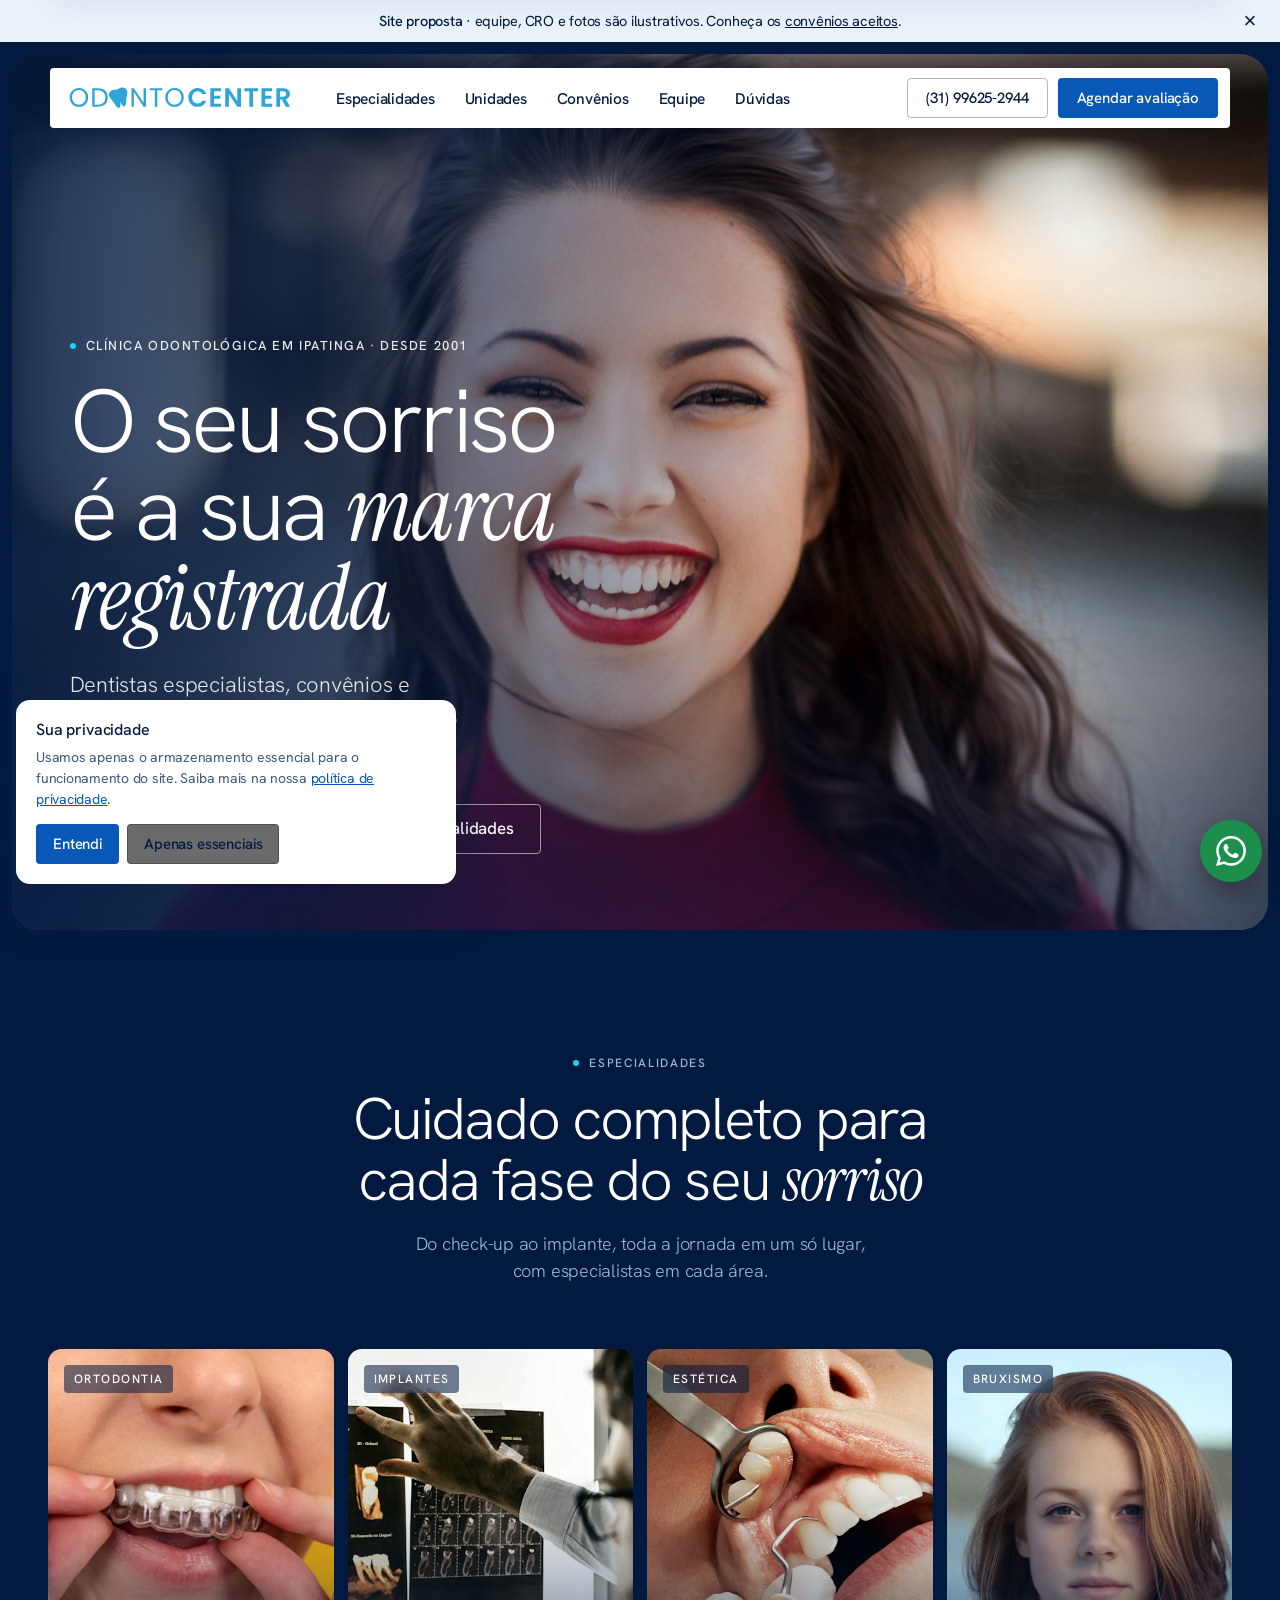
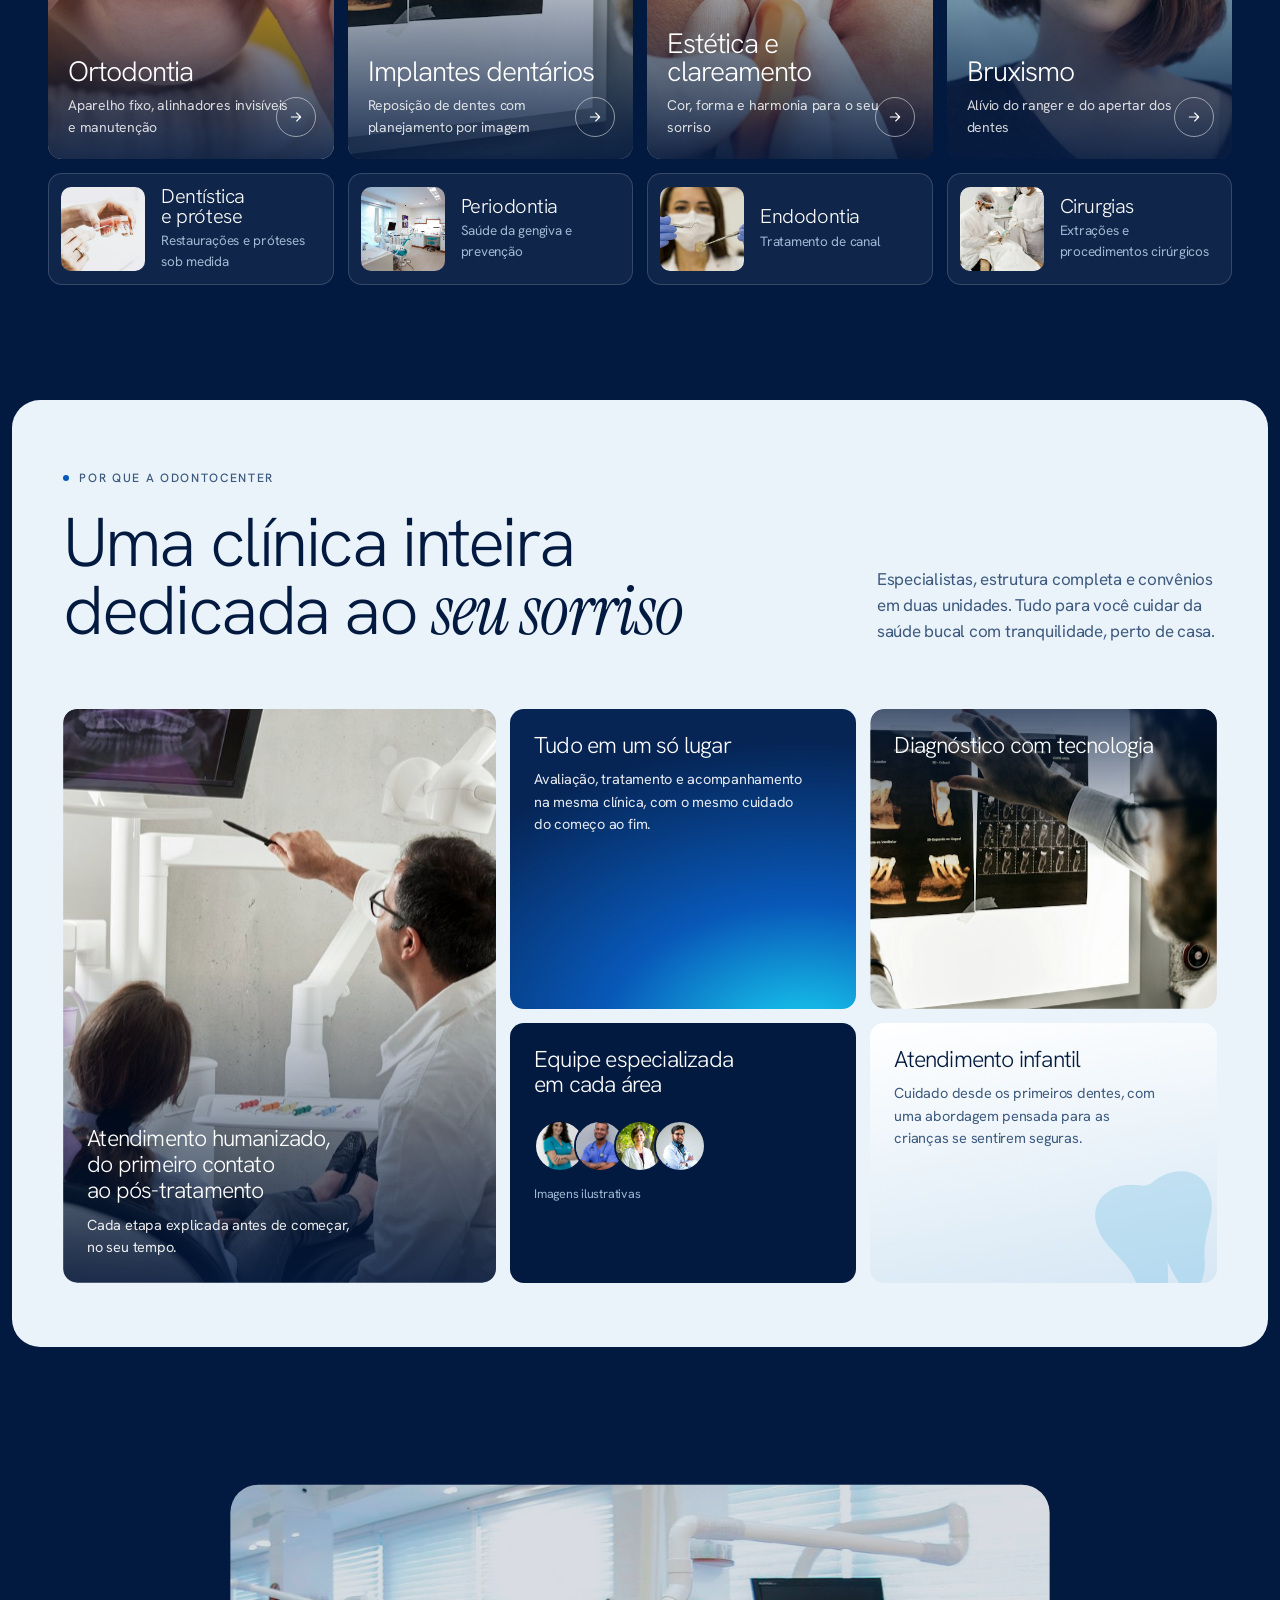
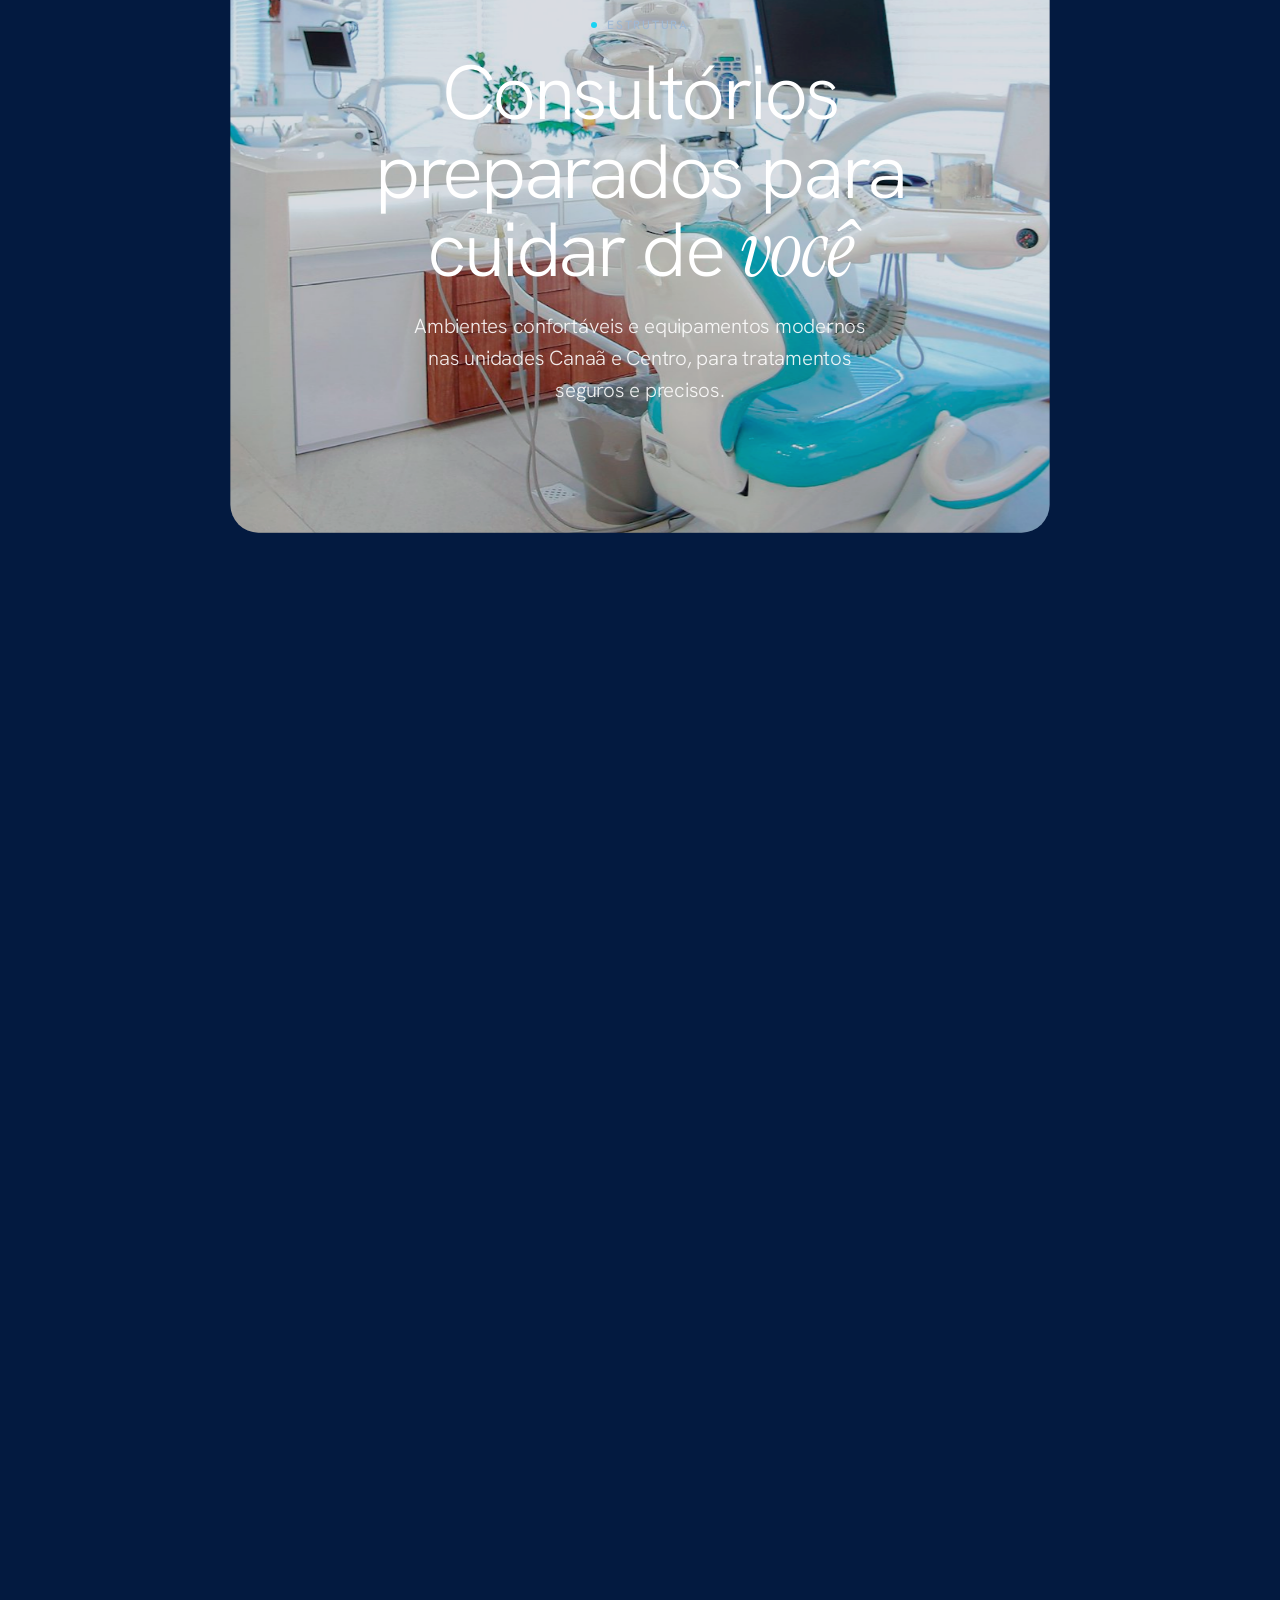
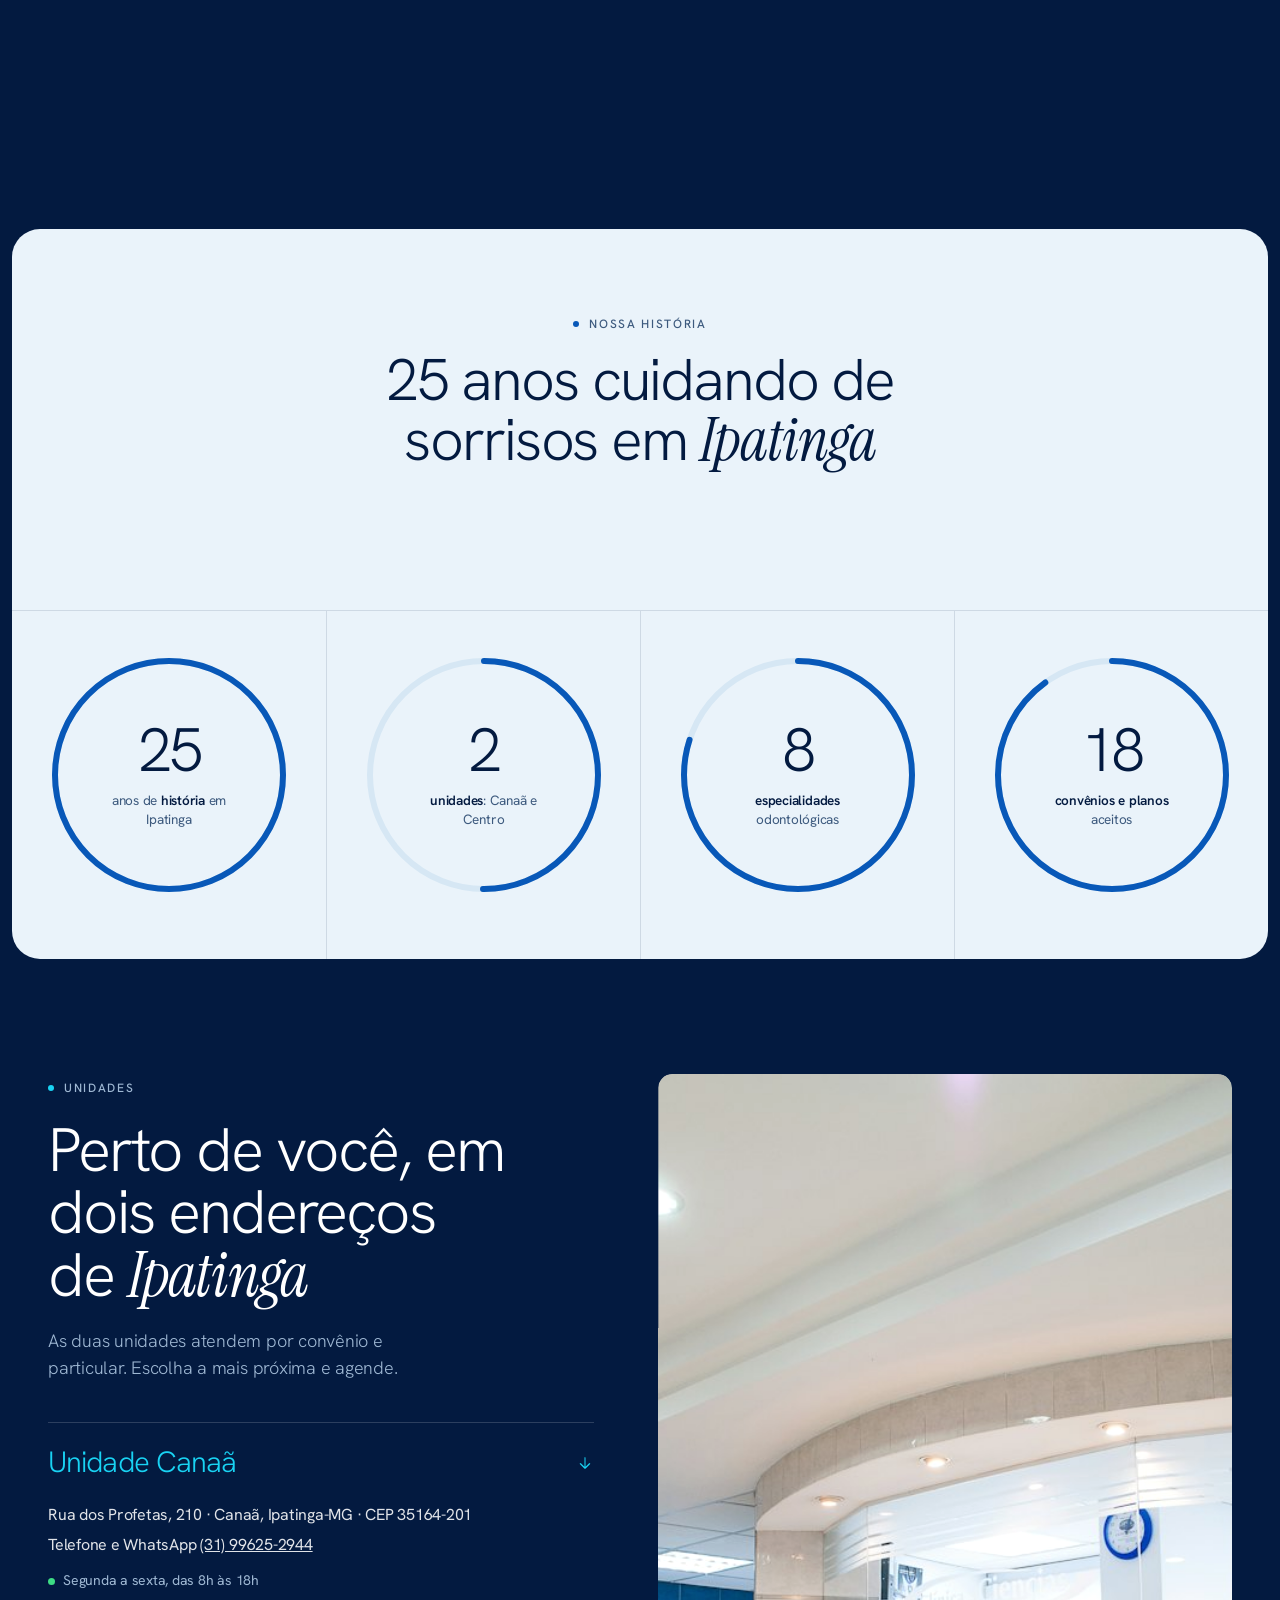
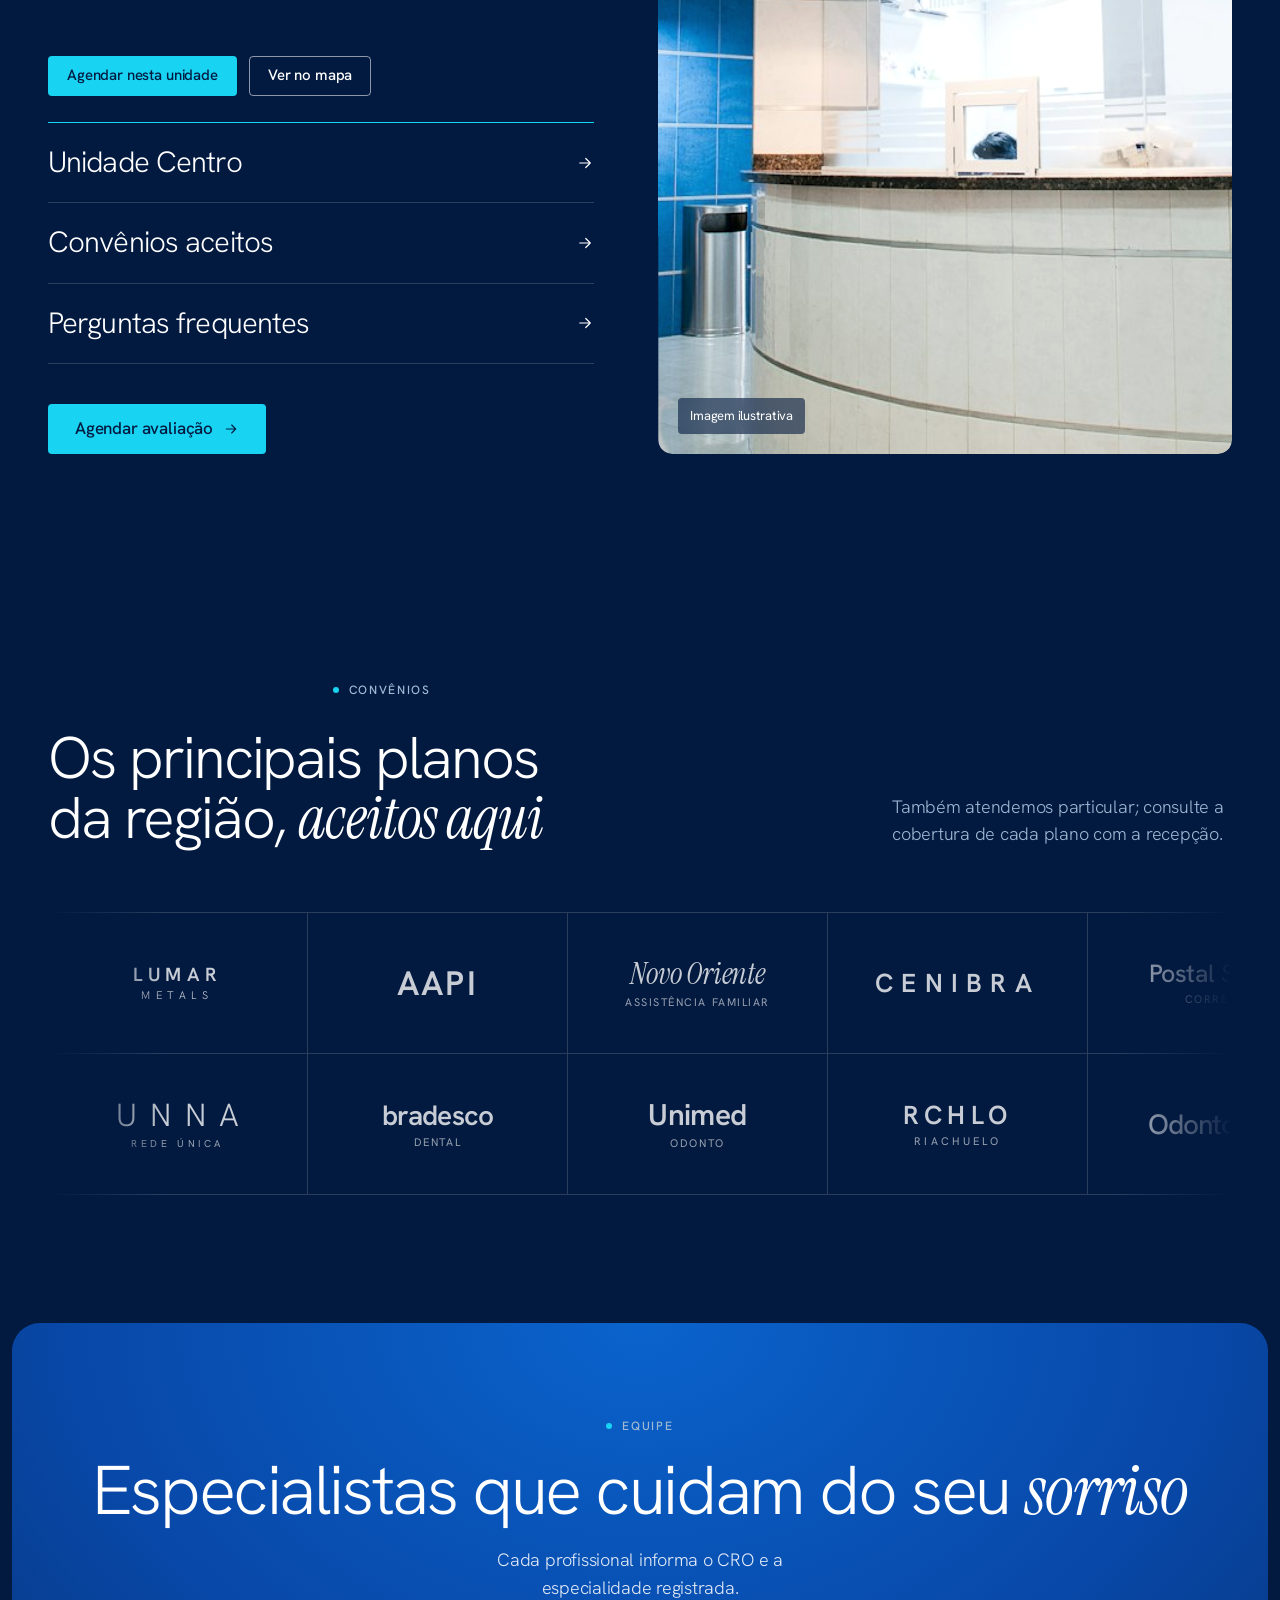
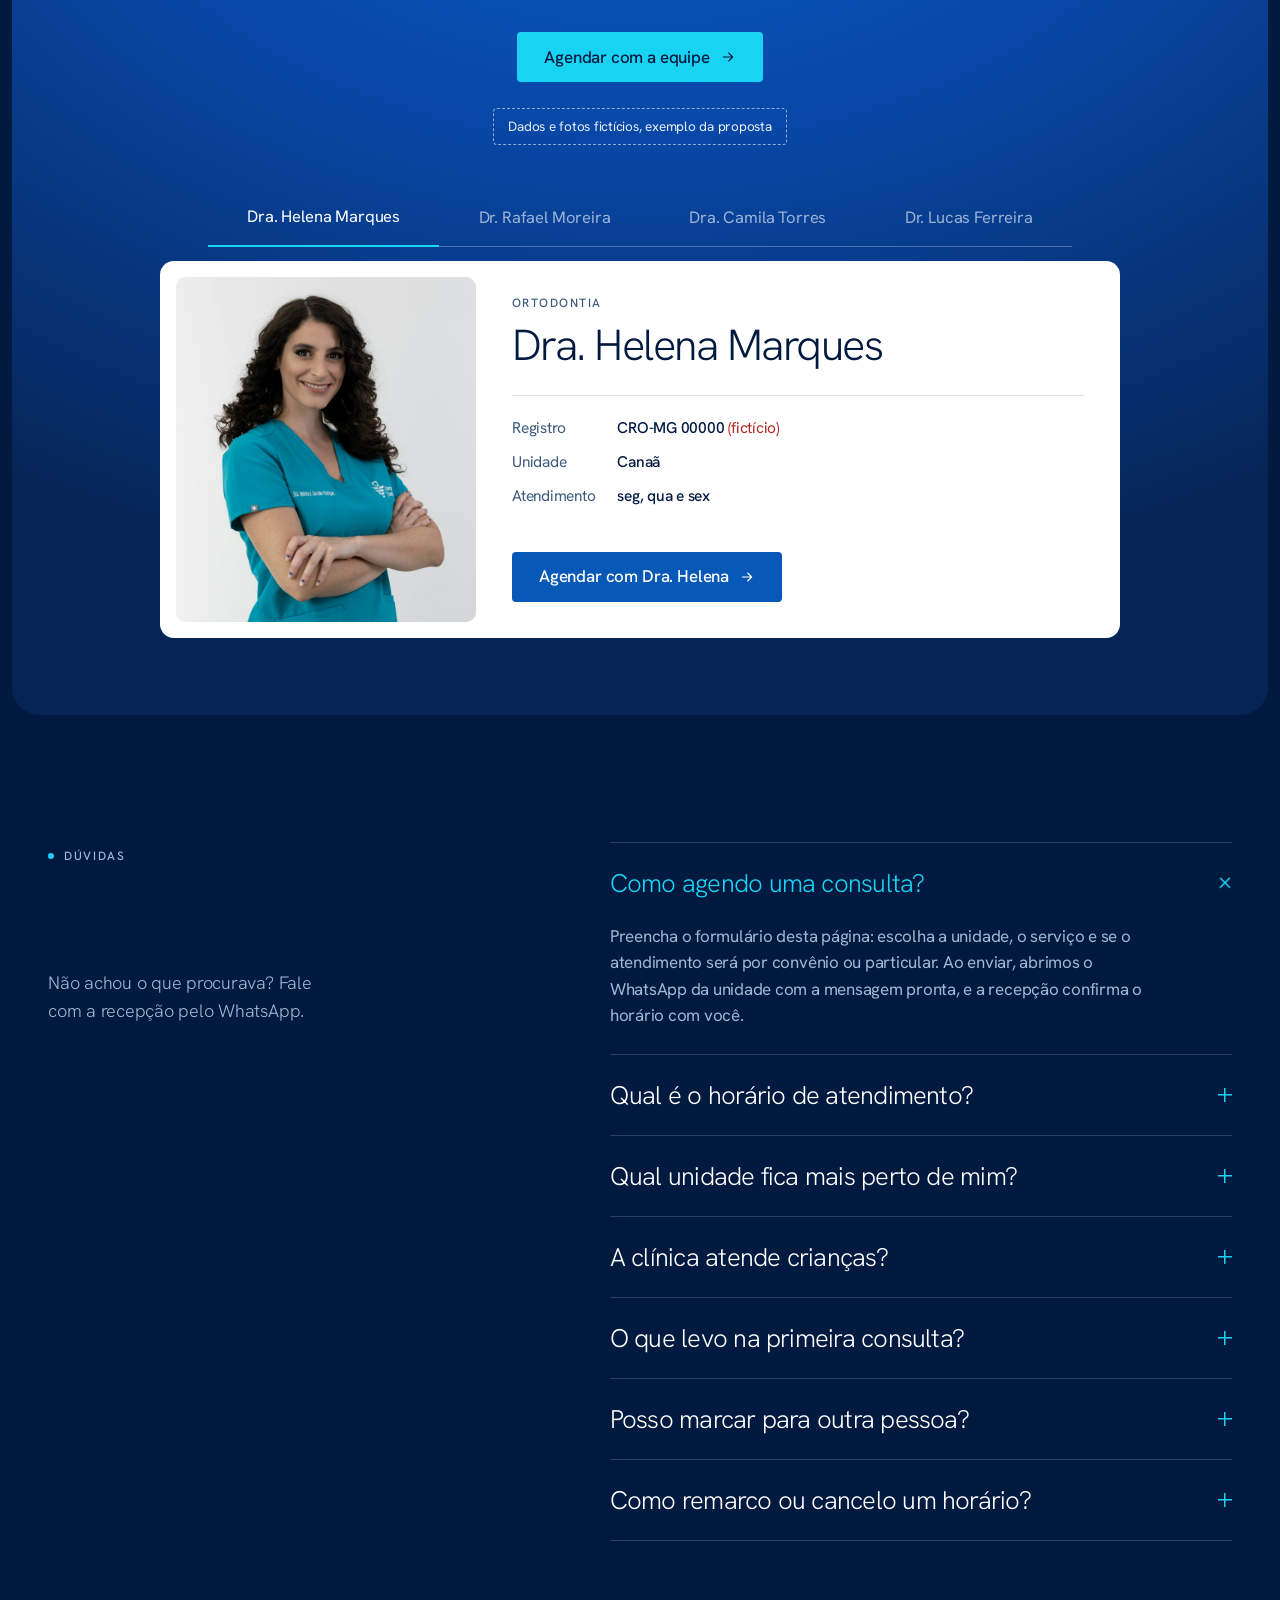
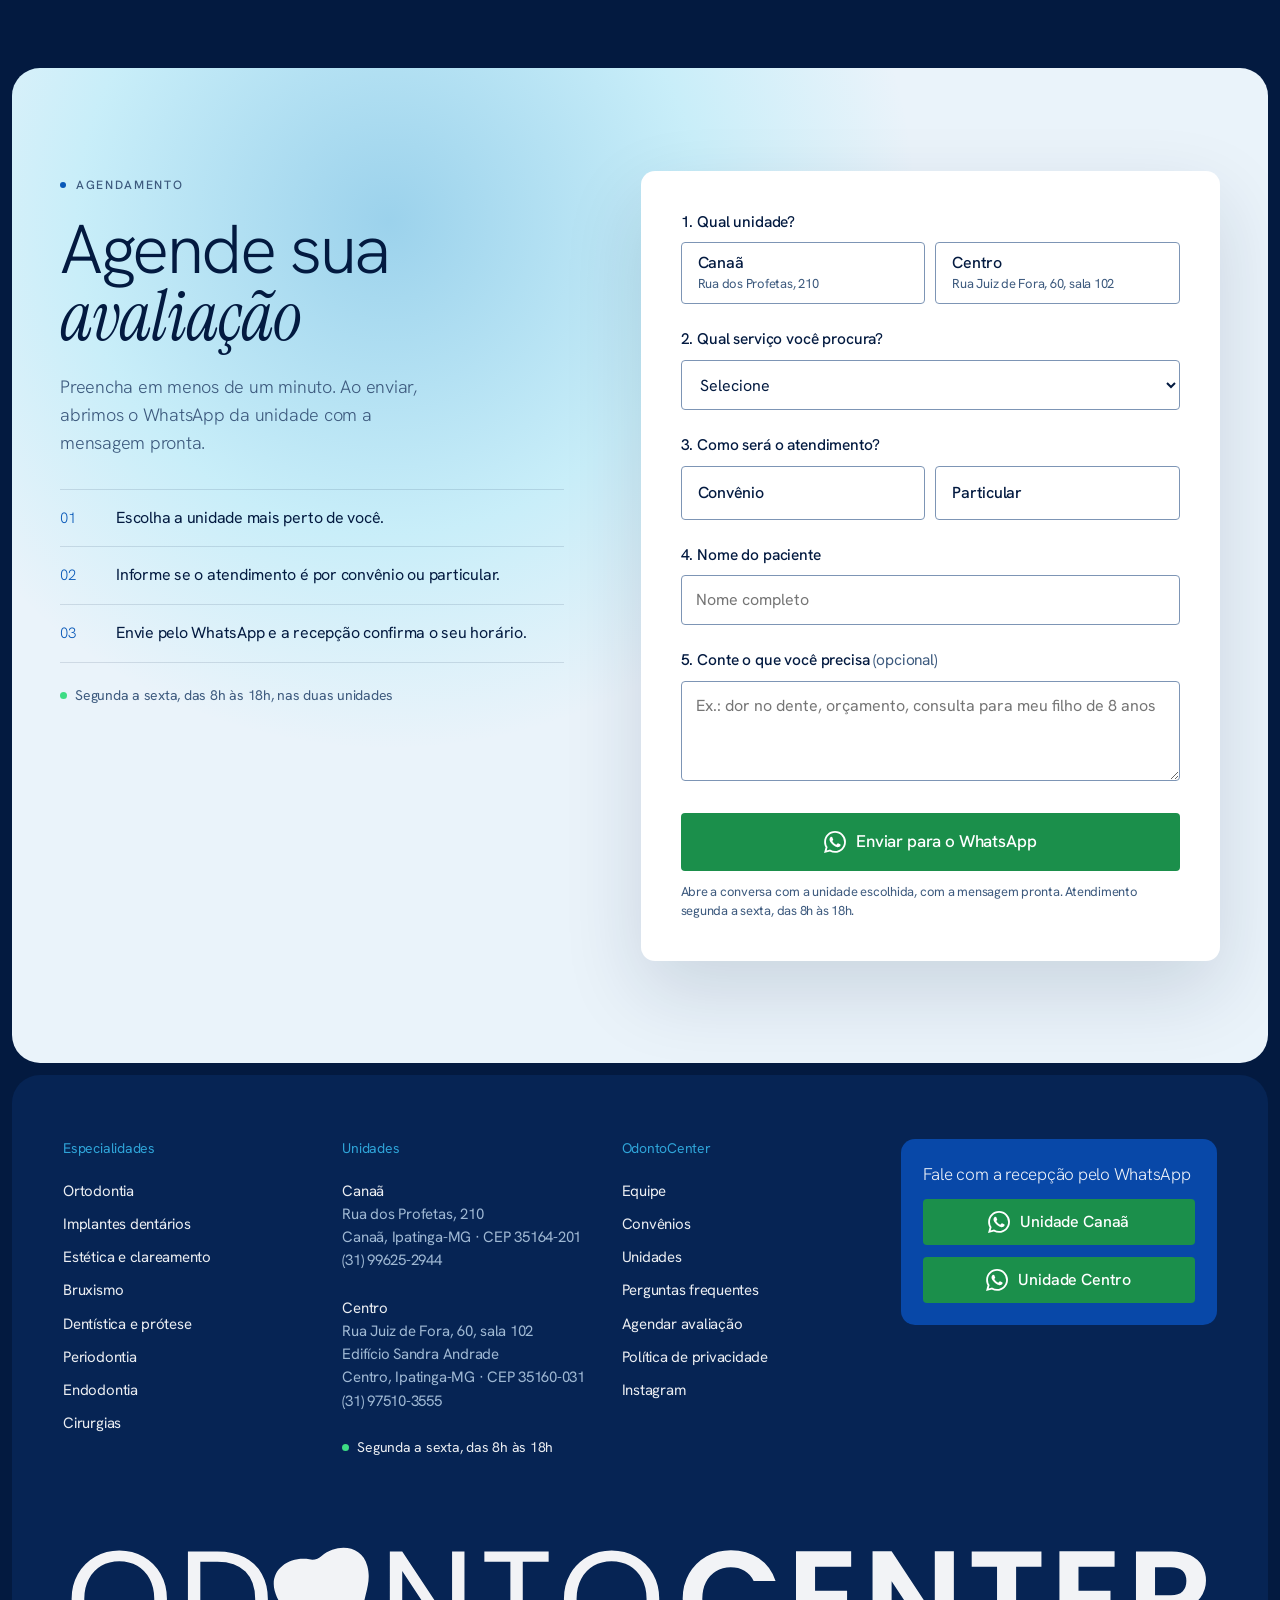
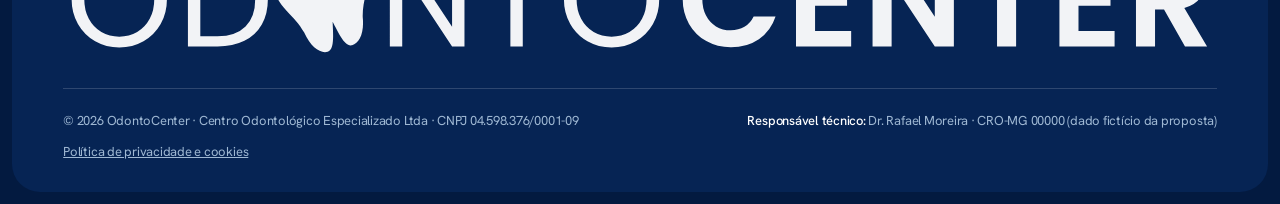
==== commit 188dc2ee: "Show convênios as two sliding rows Co-Authored-By: Claude Opus 5.5 <noreply@anthropic.com> Claude-Se" ====
--- a/site/index.html
+++ b/site/index.html
@@ -114,7 +114,7 @@
 
 <section class="trust" id="convenios" aria-labelledby="h-cv"><div class="wrap">
   <div class="cv-head"><div><span class="eyebrow rv">Convênios</span><h2 class="rv" id="h-cv" style="--d:.08s">Os principais planos da região, <span class="it">aceitos aqui</span></h2></div><p class="rv" style="--d:.16s">Também atendemos particular; consulte a cobertura de cada plano com a recepção.</p></div>
-  <ul class="logo-grid"><li class="lg rv" style="--d:0.00s" aria-label="LumarMetals"><span class="wm" aria-hidden="true"><span style="font:600 19px/1 var(--font);letter-spacing:.28em">LUMAR</span><span style="font:300 11px/1 var(--font);letter-spacing:.5em;margin-top:6px">METALS</span></span></li><li class="lg rv" style="--d:0.06s" aria-label="AAPI"><span class="wm" aria-hidden="true"><span style="font:600 34px/1 var(--font);letter-spacing:.06em">AAPI</span></span></li><li class="lg rv" style="--d:0.12s" aria-label="Novo Oriente"><span class="wm" aria-hidden="true"><span style="font:400 30px/1 var(--serif);font-style:italic">Novo Oriente</span><span style="font:400 11px/1 var(--font);letter-spacing:.14em;text-transform:uppercase;margin-top:8px;opacity:.75">assistência familiar</span></span></li><li class="lg rv" style="--d:0.18s" aria-label="Cenibra"><span class="wm" aria-hidden="true"><span style="font:600 26px/1 var(--font);letter-spacing:.32em">CENIBRA</span></span></li><li class="lg rv" style="--d:0.00s" aria-label="Postal Saúde"><span class="wm" aria-hidden="true"><span style="font:500 25px/1 var(--font);letter-spacing:-.02em">Postal <b style="font-weight:300">Saúde</b></span><span style="font:400 11px/1 var(--font);letter-spacing:.14em;text-transform:uppercase;margin-top:8px;opacity:.75">Correios</span></span></li><li class="lg rv" style="--d:0.06s" aria-label="COPASS Saúde"><span class="wm" aria-hidden="true"><span style="font:600 24px/1 var(--font);letter-spacing:.12em">COPASS</span><span style="font:300 15px/1 var(--font);letter-spacing:.3em;margin-top:6px">SAÚDE</span></span></li><li class="lg rv" style="--d:0.12s" aria-label="Rede UNNA"><span class="wm" aria-hidden="true"><span style="font:300 32px/1 var(--font);letter-spacing:.42em;padding-left:.42em">UNNA</span><span style="font:400 10px/1 var(--font);letter-spacing:.36em;margin-top:8px;opacity:.75">REDE ÚNICA</span></span></li><li class="lg rv" style="--d:0.18s" aria-label="Bradesco Dental"><span class="wm" aria-hidden="true"><span style="font:600 28px/1 var(--font);letter-spacing:-.03em">bradesco</span><span style="font:400 11px/1 var(--font);letter-spacing:.14em;text-transform:uppercase;margin-top:8px;opacity:.75">dental</span></span></li><li class="lg rv" style="--d:0.00s" aria-label="Unimed Odonto"><span class="wm" aria-hidden="true"><span style="font:600 30px/1 var(--font);letter-spacing:-.02em">Unimed</span><span style="font:400 11px/1 var(--font);letter-spacing:.14em;text-transform:uppercase;margin-top:8px;opacity:.75">odonto</span></span></li><li class="lg rv" style="--d:0.06s" aria-label="Riachuelo"><span class="wm" aria-hidden="true"><span style="font:600 26px/1 var(--font);letter-spacing:.2em">RCHLO</span><span style="font:400 11px/1 var(--font);letter-spacing:.3em;margin-top:8px;opacity:.75">RIACHUELO</span></span></li><li class="lg rv" style="--d:0.12s" aria-label="OdontoPrev"><span class="wm" aria-hidden="true"><span style="font:500 28px/1 var(--font);letter-spacing:-.03em">Odonto<b style="font-weight:300">Prev</b></span></span></li><li class="lg rv" style="--d:0.18s" aria-label="Brasil Dental"><span class="wm" aria-hidden="true"><span style="font:500 24px/1 var(--font);letter-spacing:-.02em">Brasil <b style="font-weight:300">Dental</b></span></span></li></ul>
+  <div class="cv-marquee rv" style="--d:.2s"><div class="cv-row"><ul class="cv-track"><li class="lg" aria-label="LumarMetals"><span class="wm" aria-hidden="true"><span style="font:600 19px/1 var(--font);letter-spacing:.28em">LUMAR</span><span style="font:300 11px/1 var(--font);letter-spacing:.5em;margin-top:6px">METALS</span></span></li><li class="lg" aria-label="AAPI"><span class="wm" aria-hidden="true"><span style="font:600 34px/1 var(--font);letter-spacing:.06em">AAPI</span></span></li><li class="lg" aria-label="Novo Oriente"><span class="wm" aria-hidden="true"><span style="font:400 30px/1 var(--serif);font-style:italic">Novo Oriente</span><span style="font:400 11px/1 var(--font);letter-spacing:.14em;text-transform:uppercase;margin-top:8px;opacity:.75">assistência familiar</span></span></li><li class="lg" aria-label="Cenibra"><span class="wm" aria-hidden="true"><span style="font:600 26px/1 var(--font);letter-spacing:.32em">CENIBRA</span></span></li><li class="lg" aria-label="Postal Saúde"><span class="wm" aria-hidden="true"><span style="font:500 25px/1 var(--font);letter-spacing:-.02em">Postal <b style="font-weight:300">Saúde</b></span><span style="font:400 11px/1 var(--font);letter-spacing:.14em;text-transform:uppercase;margin-top:8px;opacity:.75">Correios</span></span></li><li class="lg" aria-label="COPASS Saúde"><span class="wm" aria-hidden="true"><span style="font:600 24px/1 var(--font);letter-spacing:.12em">COPASS</span><span style="font:300 15px/1 var(--font);letter-spacing:.3em;margin-top:6px">SAÚDE</span></span></li><li class="lg" aria-hidden="true" aria-label="LumarMetals"><span class="wm" aria-hidden="true"><span style="font:600 19px/1 var(--font);letter-spacing:.28em">LUMAR</span><span style="font:300 11px/1 var(--font);letter-spacing:.5em;margin-top:6px">METALS</span></span></li><li class="lg" aria-hidden="true" aria-label="AAPI"><span class="wm" aria-hidden="true"><span style="font:600 34px/1 var(--font);letter-spacing:.06em">AAPI</span></span></li><li class="lg" aria-hidden="true" aria-label="Novo Oriente"><span class="wm" aria-hidden="true"><span style="font:400 30px/1 var(--serif);font-style:italic">Novo Oriente</span><span style="font:400 11px/1 var(--font);letter-spacing:.14em;text-transform:uppercase;margin-top:8px;opacity:.75">assistência familiar</span></span></li><li class="lg" aria-hidden="true" aria-label="Cenibra"><span class="wm" aria-hidden="true"><span style="font:600 26px/1 var(--font);letter-spacing:.32em">CENIBRA</span></span></li><li class="lg" aria-hidden="true" aria-label="Postal Saúde"><span class="wm" aria-hidden="true"><span style="font:500 25px/1 var(--font);letter-spacing:-.02em">Postal <b style="font-weight:300">Saúde</b></span><span style="font:400 11px/1 var(--font);letter-spacing:.14em;text-transform:uppercase;margin-top:8px;opacity:.75">Correios</span></span></li><li class="lg" aria-hidden="true" aria-label="COPASS Saúde"><span class="wm" aria-hidden="true"><span style="font:600 24px/1 var(--font);letter-spacing:.12em">COPASS</span><span style="font:300 15px/1 var(--font);letter-spacing:.3em;margin-top:6px">SAÚDE</span></span></li></ul></div><div class="cv-row rev"><ul class="cv-track"><li class="lg" aria-label="Rede UNNA"><span class="wm" aria-hidden="true"><span style="font:300 32px/1 var(--font);letter-spacing:.42em;padding-left:.42em">UNNA</span><span style="font:400 10px/1 var(--font);letter-spacing:.36em;margin-top:8px;opacity:.75">REDE ÚNICA</span></span></li><li class="lg" aria-label="Bradesco Dental"><span class="wm" aria-hidden="true"><span style="font:600 28px/1 var(--font);letter-spacing:-.03em">bradesco</span><span style="font:400 11px/1 var(--font);letter-spacing:.14em;text-transform:uppercase;margin-top:8px;opacity:.75">dental</span></span></li><li class="lg" aria-label="Unimed Odonto"><span class="wm" aria-hidden="true"><span style="font:600 30px/1 var(--font);letter-spacing:-.02em">Unimed</span><span style="font:400 11px/1 var(--font);letter-spacing:.14em;text-transform:uppercase;margin-top:8px;opacity:.75">odonto</span></span></li><li class="lg" aria-label="Riachuelo"><span class="wm" aria-hidden="true"><span style="font:600 26px/1 var(--font);letter-spacing:.2em">RCHLO</span><span style="font:400 11px/1 var(--font);letter-spacing:.3em;margin-top:8px;opacity:.75">RIACHUELO</span></span></li><li class="lg" aria-label="OdontoPrev"><span class="wm" aria-hidden="true"><span style="font:500 28px/1 var(--font);letter-spacing:-.03em">Odonto<b style="font-weight:300">Prev</b></span></span></li><li class="lg" aria-label="Brasil Dental"><span class="wm" aria-hidden="true"><span style="font:500 24px/1 var(--font);letter-spacing:-.02em">Brasil <b style="font-weight:300">Dental</b></span></span></li><li class="lg" aria-hidden="true" aria-label="Rede UNNA"><span class="wm" aria-hidden="true"><span style="font:300 32px/1 var(--font);letter-spacing:.42em;padding-left:.42em">UNNA</span><span style="font:400 10px/1 var(--font);letter-spacing:.36em;margin-top:8px;opacity:.75">REDE ÚNICA</span></span></li><li class="lg" aria-hidden="true" aria-label="Bradesco Dental"><span class="wm" aria-hidden="true"><span style="font:600 28px/1 var(--font);letter-spacing:-.03em">bradesco</span><span style="font:400 11px/1 var(--font);letter-spacing:.14em;text-transform:uppercase;margin-top:8px;opacity:.75">dental</span></span></li><li class="lg" aria-hidden="true" aria-label="Unimed Odonto"><span class="wm" aria-hidden="true"><span style="font:600 30px/1 var(--font);letter-spacing:-.02em">Unimed</span><span style="font:400 11px/1 var(--font);letter-spacing:.14em;text-transform:uppercase;margin-top:8px;opacity:.75">odonto</span></span></li><li class="lg" aria-hidden="true" aria-label="Riachuelo"><span class="wm" aria-hidden="true"><span style="font:600 26px/1 var(--font);letter-spacing:.2em">RCHLO</span><span style="font:400 11px/1 var(--font);letter-spacing:.3em;margin-top:8px;opacity:.75">RIACHUELO</span></span></li><li class="lg" aria-hidden="true" aria-label="OdontoPrev"><span class="wm" aria-hidden="true"><span style="font:500 28px/1 var(--font);letter-spacing:-.03em">Odonto<b style="font-weight:300">Prev</b></span></span></li><li class="lg" aria-hidden="true" aria-label="Brasil Dental"><span class="wm" aria-hidden="true"><span style="font:500 24px/1 var(--font);letter-spacing:-.02em">Brasil <b style="font-weight:300">Dental</b></span></span></li></ul></div></div>
 </div></section>
 
 <section class="team" id="equipe" aria-labelledby="h-eq">
--- a/site/assets/site.css
+++ b/site/assets/site.css
@@ -423,3 +423,18 @@
 .t4 .kid svg{width:100%;height:100%;fill:var(--sky);opacity:.22}
 /* WhatsApp: o ícone oficial é desenhado em torno do círculo, então centraliza certo no botão */
 .fab-btn svg{width:30px;height:30px;margin:0}
+
+/* ---------- convênios em movimento lateral ---------- */
+.cv-marquee{display:grid;gap:0;border-top:1px solid var(--line-d);-webkit-mask-image:linear-gradient(90deg,transparent,#000 10%,#000 90%,transparent);mask-image:linear-gradient(90deg,transparent,#000 10%,#000 90%,transparent)}
+.cv-row{overflow:hidden;border-bottom:1px solid var(--line-d)}
+.cv-track{list-style:none;margin:0;padding:0;display:flex;width:max-content;animation:cvmove 48s linear infinite}
+.cv-row.rev .cv-track{animation-direction:reverse;animation-duration:54s}
+.cv-marquee:hover .cv-track{animation-play-state:paused}
+.cv-track .lg{flex:none;position:relative;display:grid;place-items:center;width:260px;min-height:140px;padding:24px 16px;border-right:1px solid var(--line-d);transition:background .4s var(--ease)}
+.cv-track .lg:hover{background:rgba(255,255,255,.04)}
+.cv-track .wm{display:flex;flex-direction:column;align-items:center;text-align:center;color:rgba(255,255,255,.78);transition:color .4s var(--ease),transform .5s var(--ease)}
+.cv-track .lg:hover .wm{color:#fff;transform:scale(1.05)}
+.cv-track .wm img{max-width:150px;max-height:52px;filter:brightness(0) invert(1);opacity:.85}
+@keyframes cvmove{to{transform:translateX(-50%)}}
+@media(max-width:560px){.cv-track .lg{width:200px;min-height:116px}.cv-track .wm{transform:scale(.85)}}
+@media(prefers-reduced-motion:reduce){.cv-track{animation:none;flex-wrap:wrap;width:auto}.cv-track .lg[aria-hidden]{display:none}}
